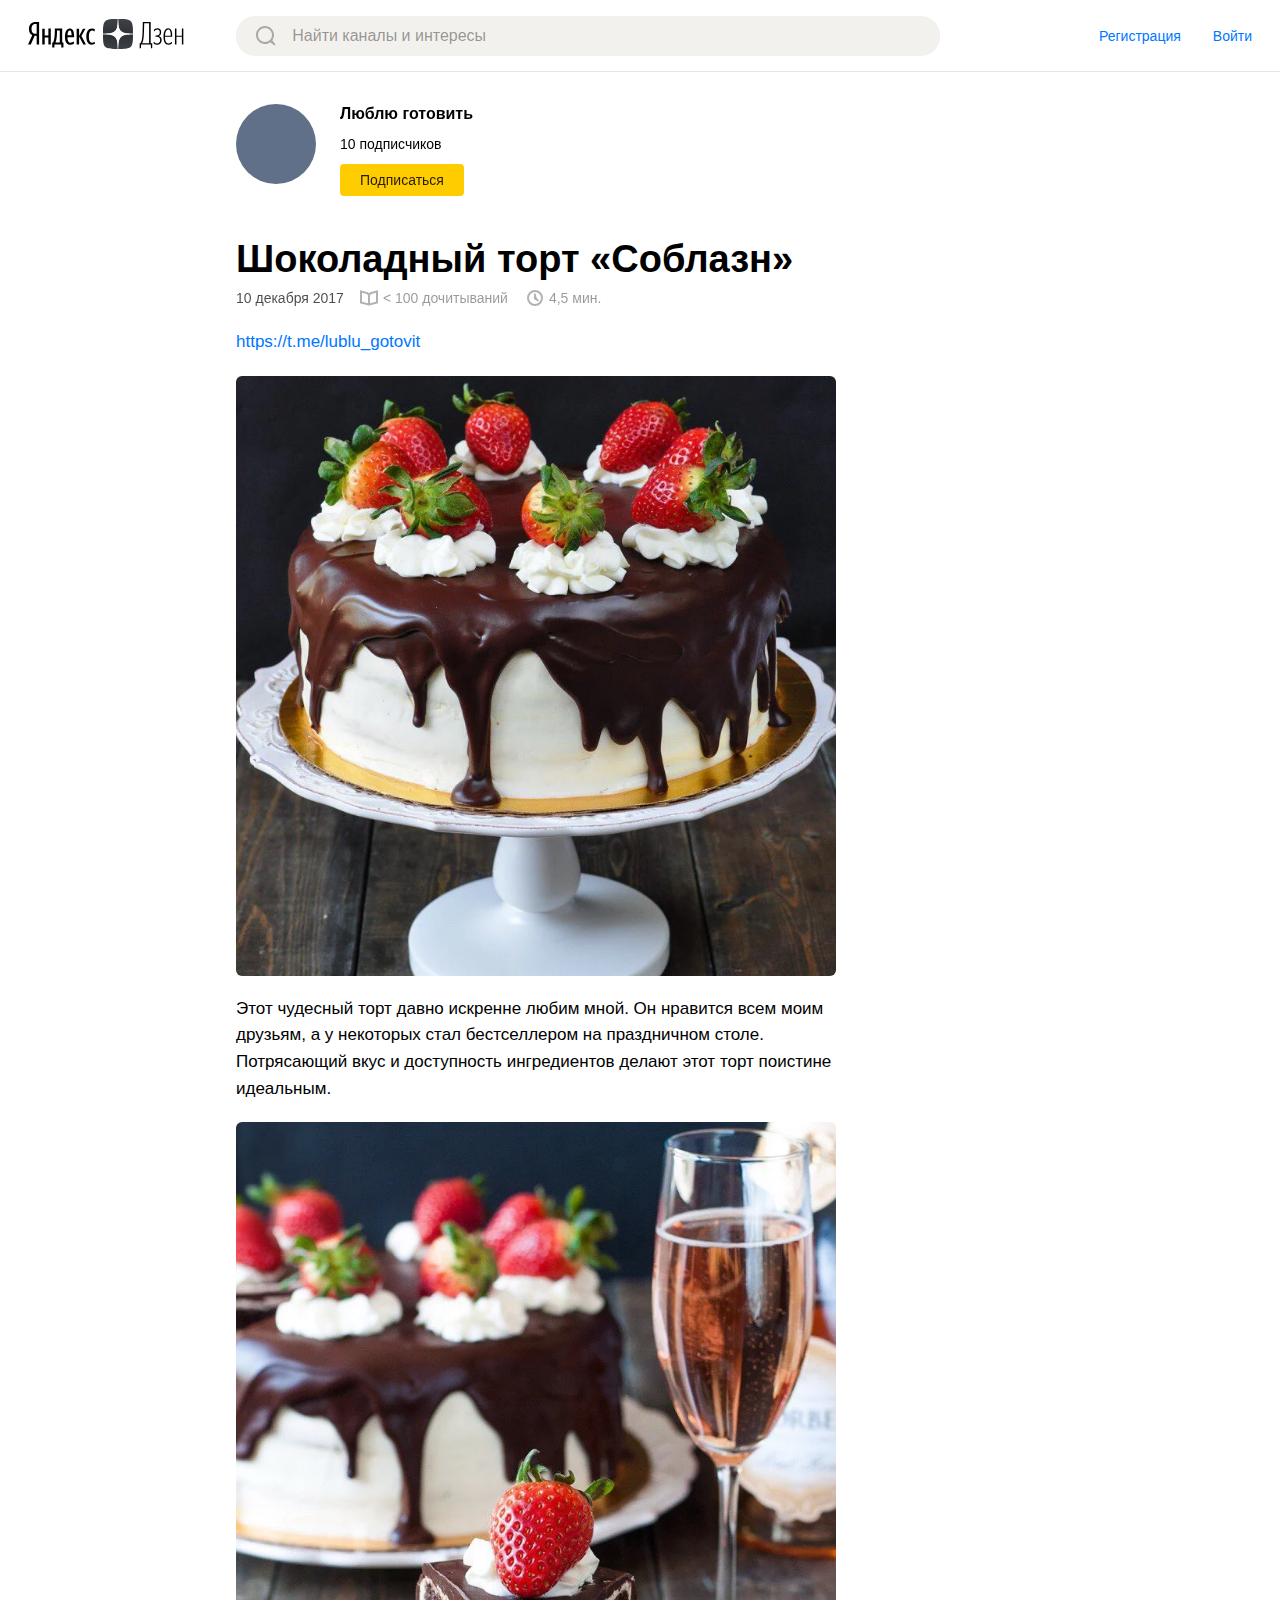
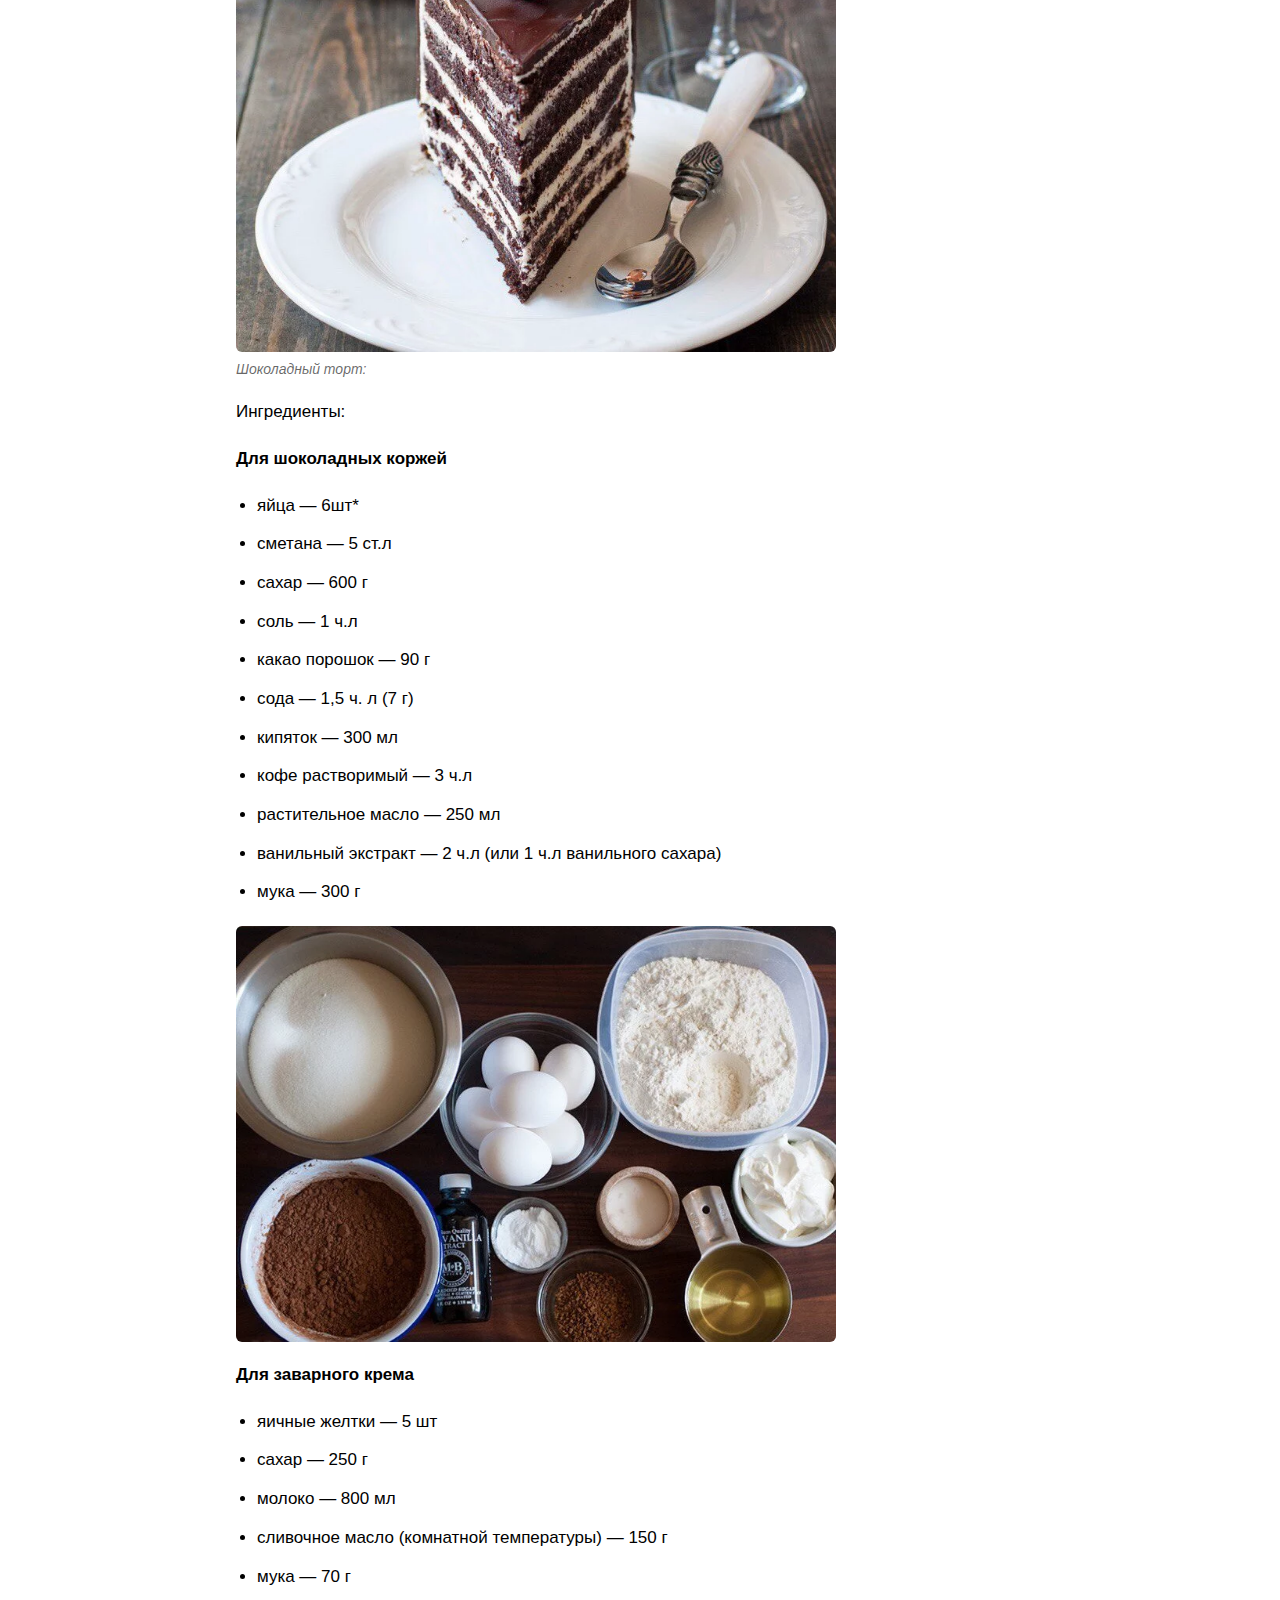
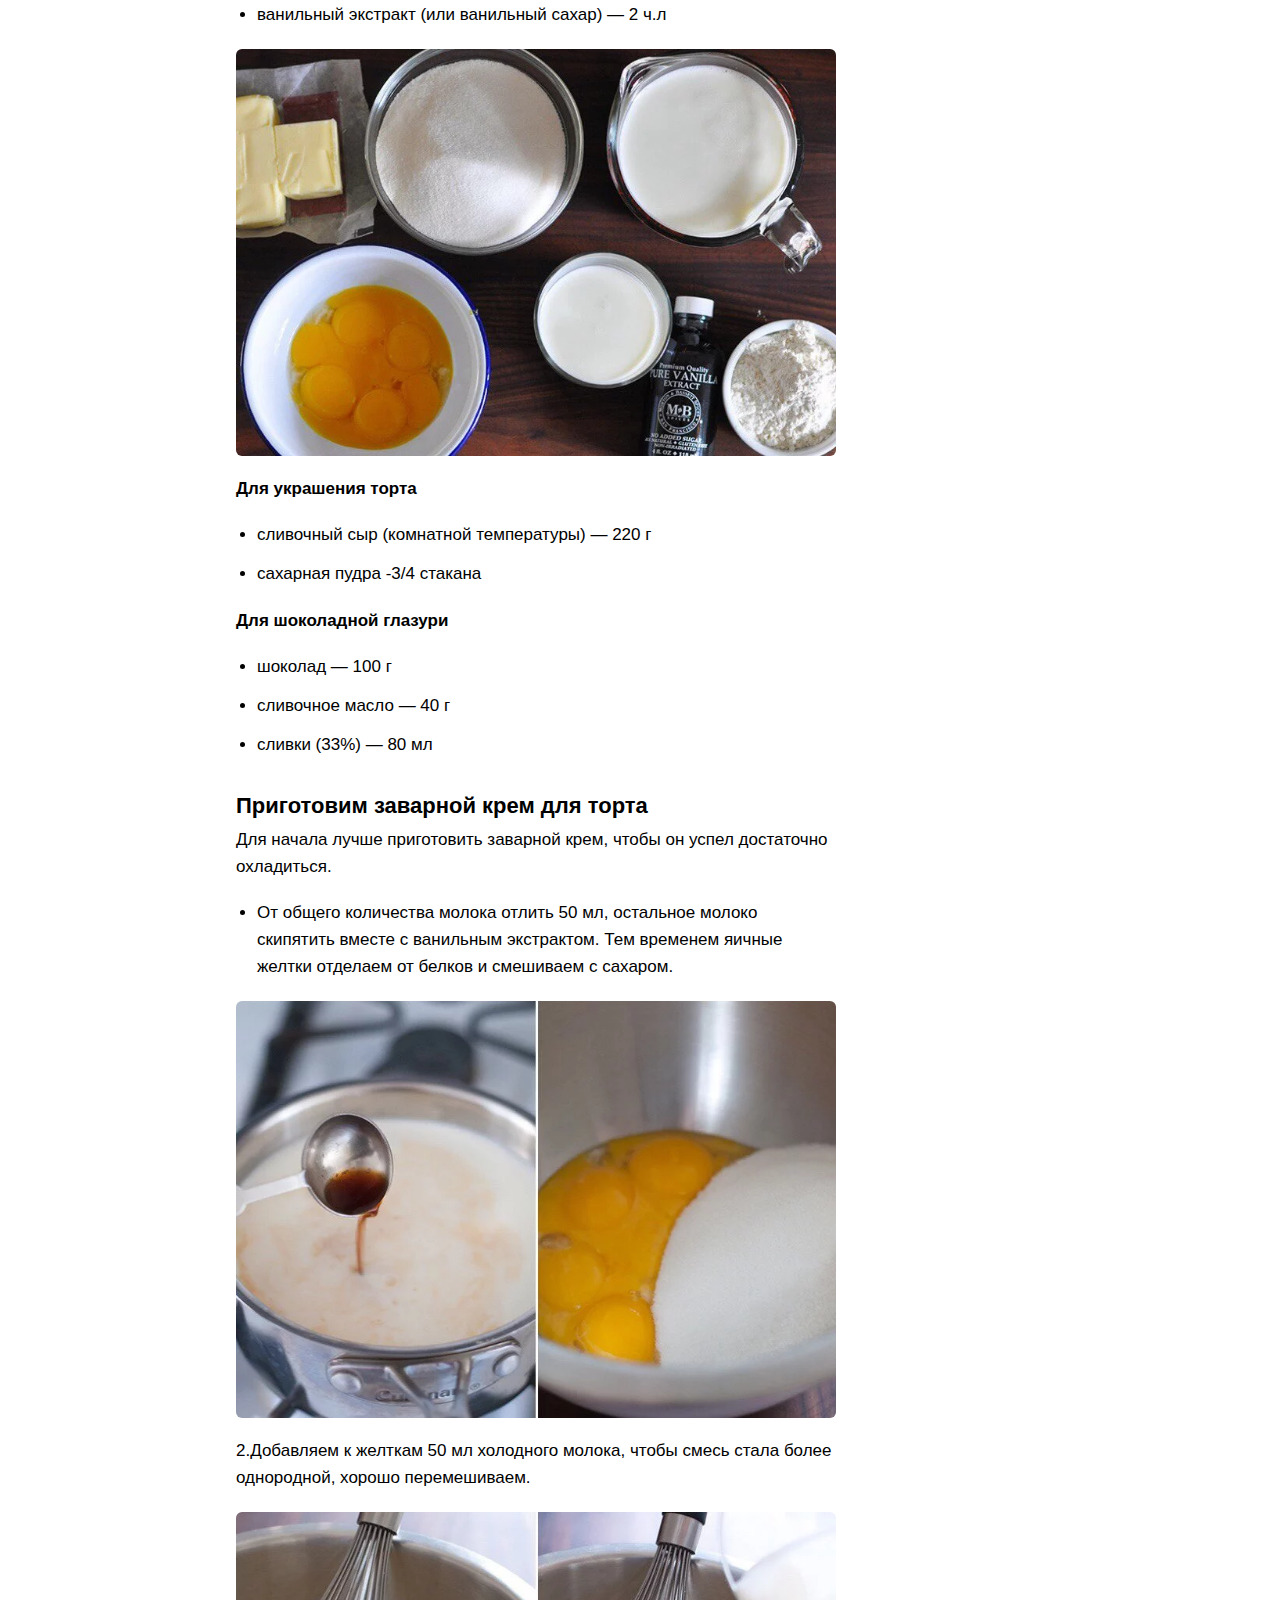
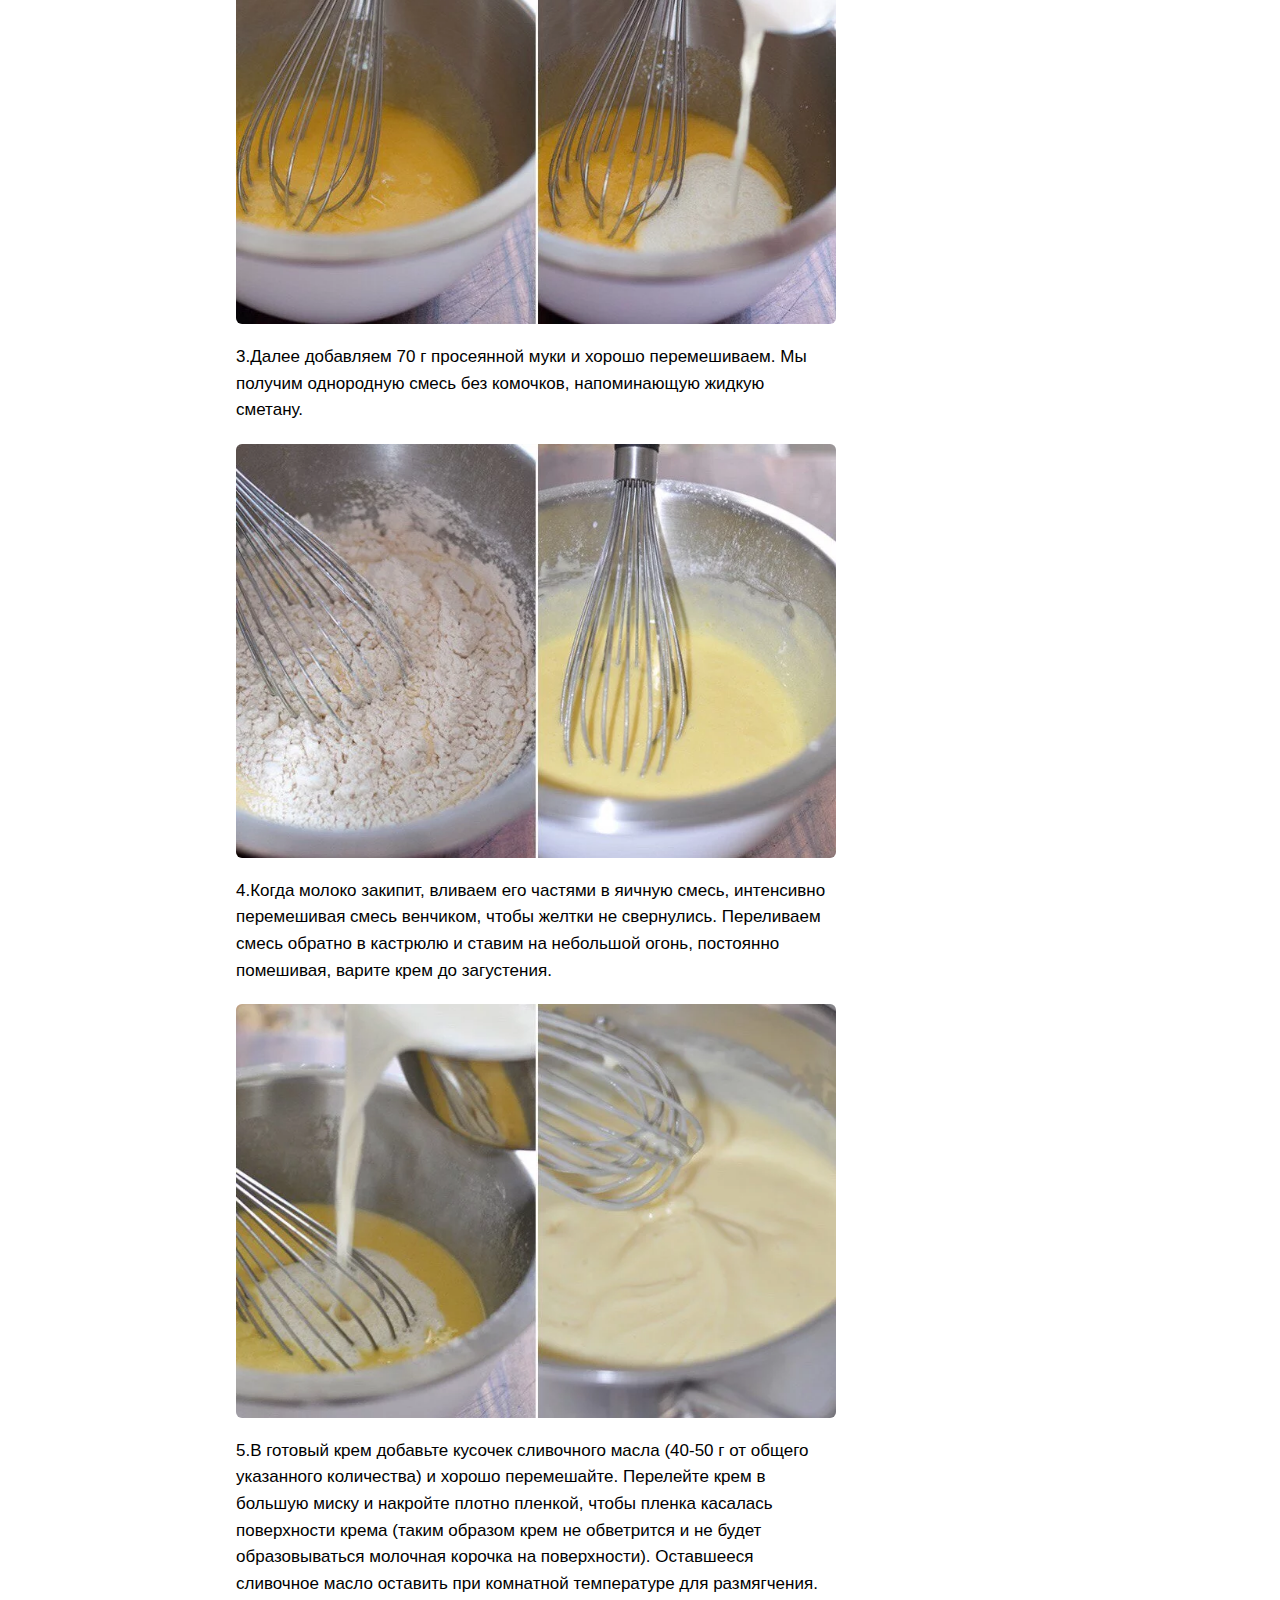
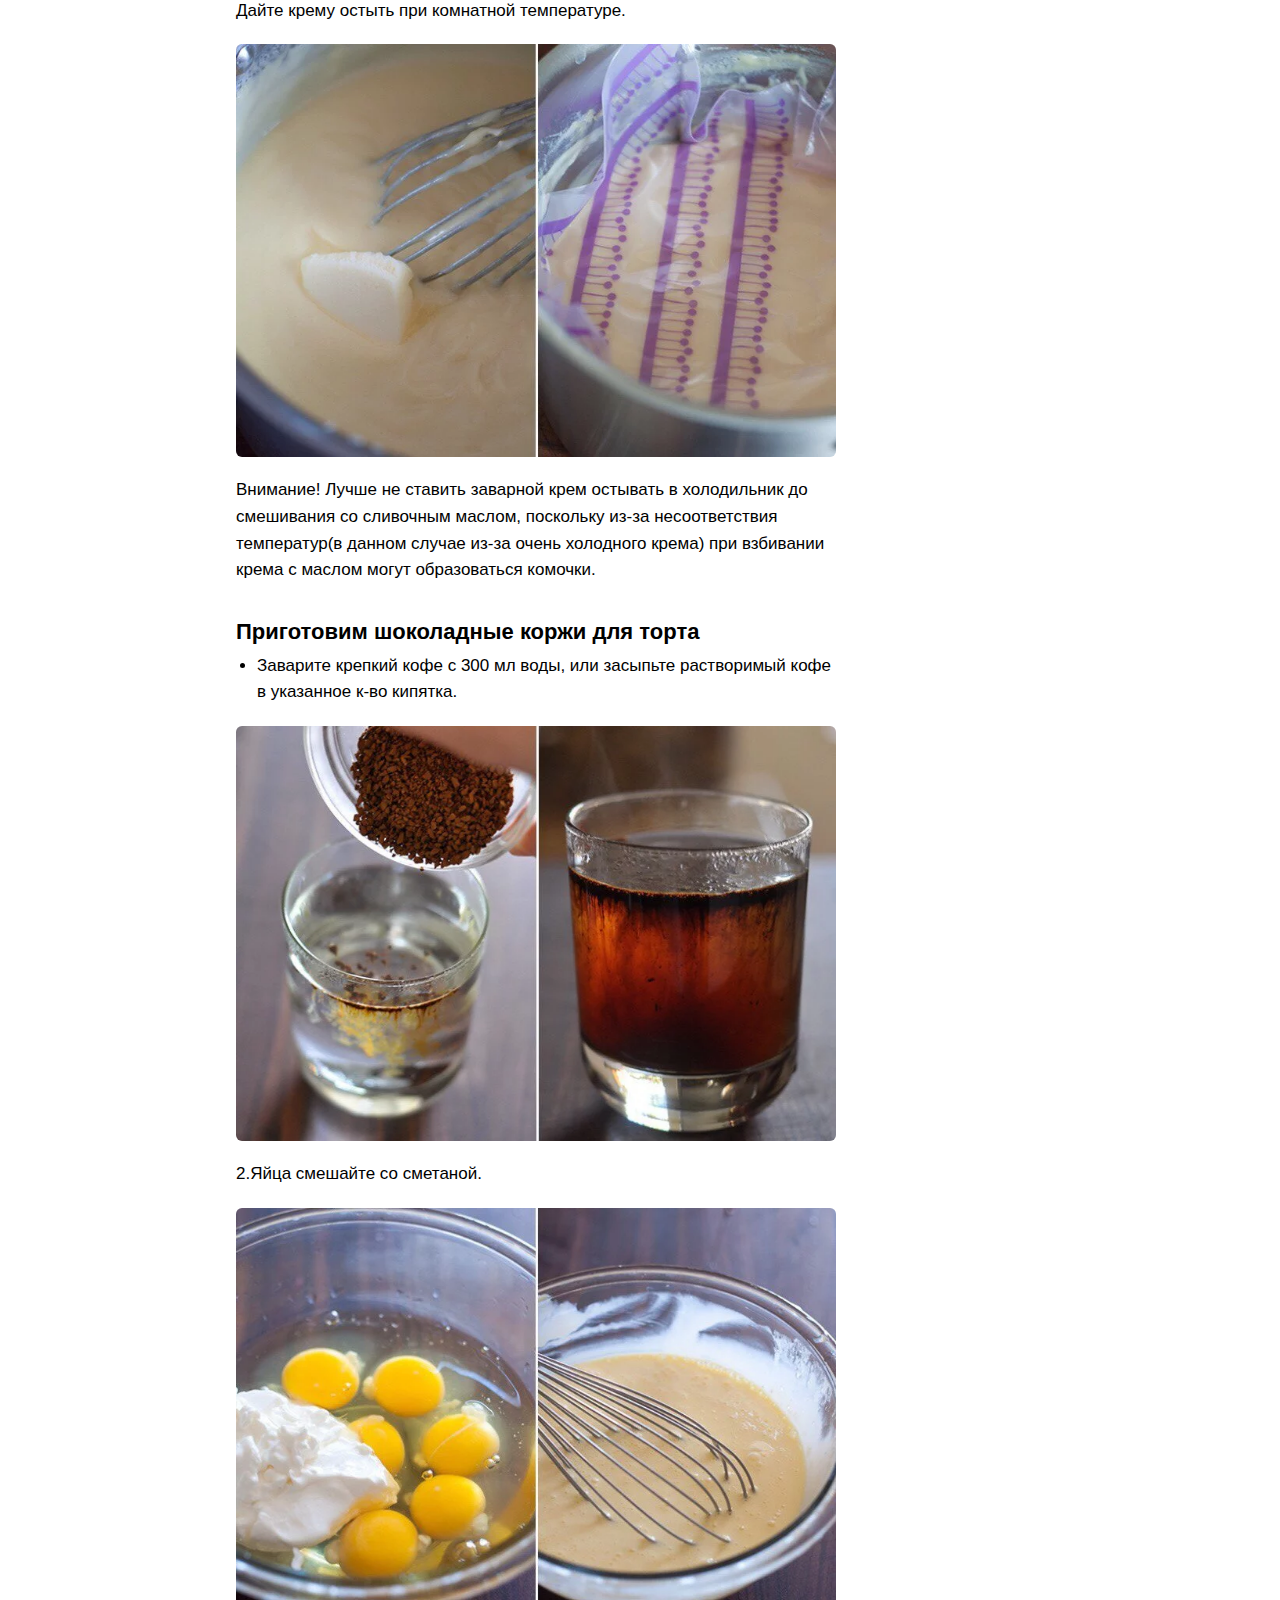
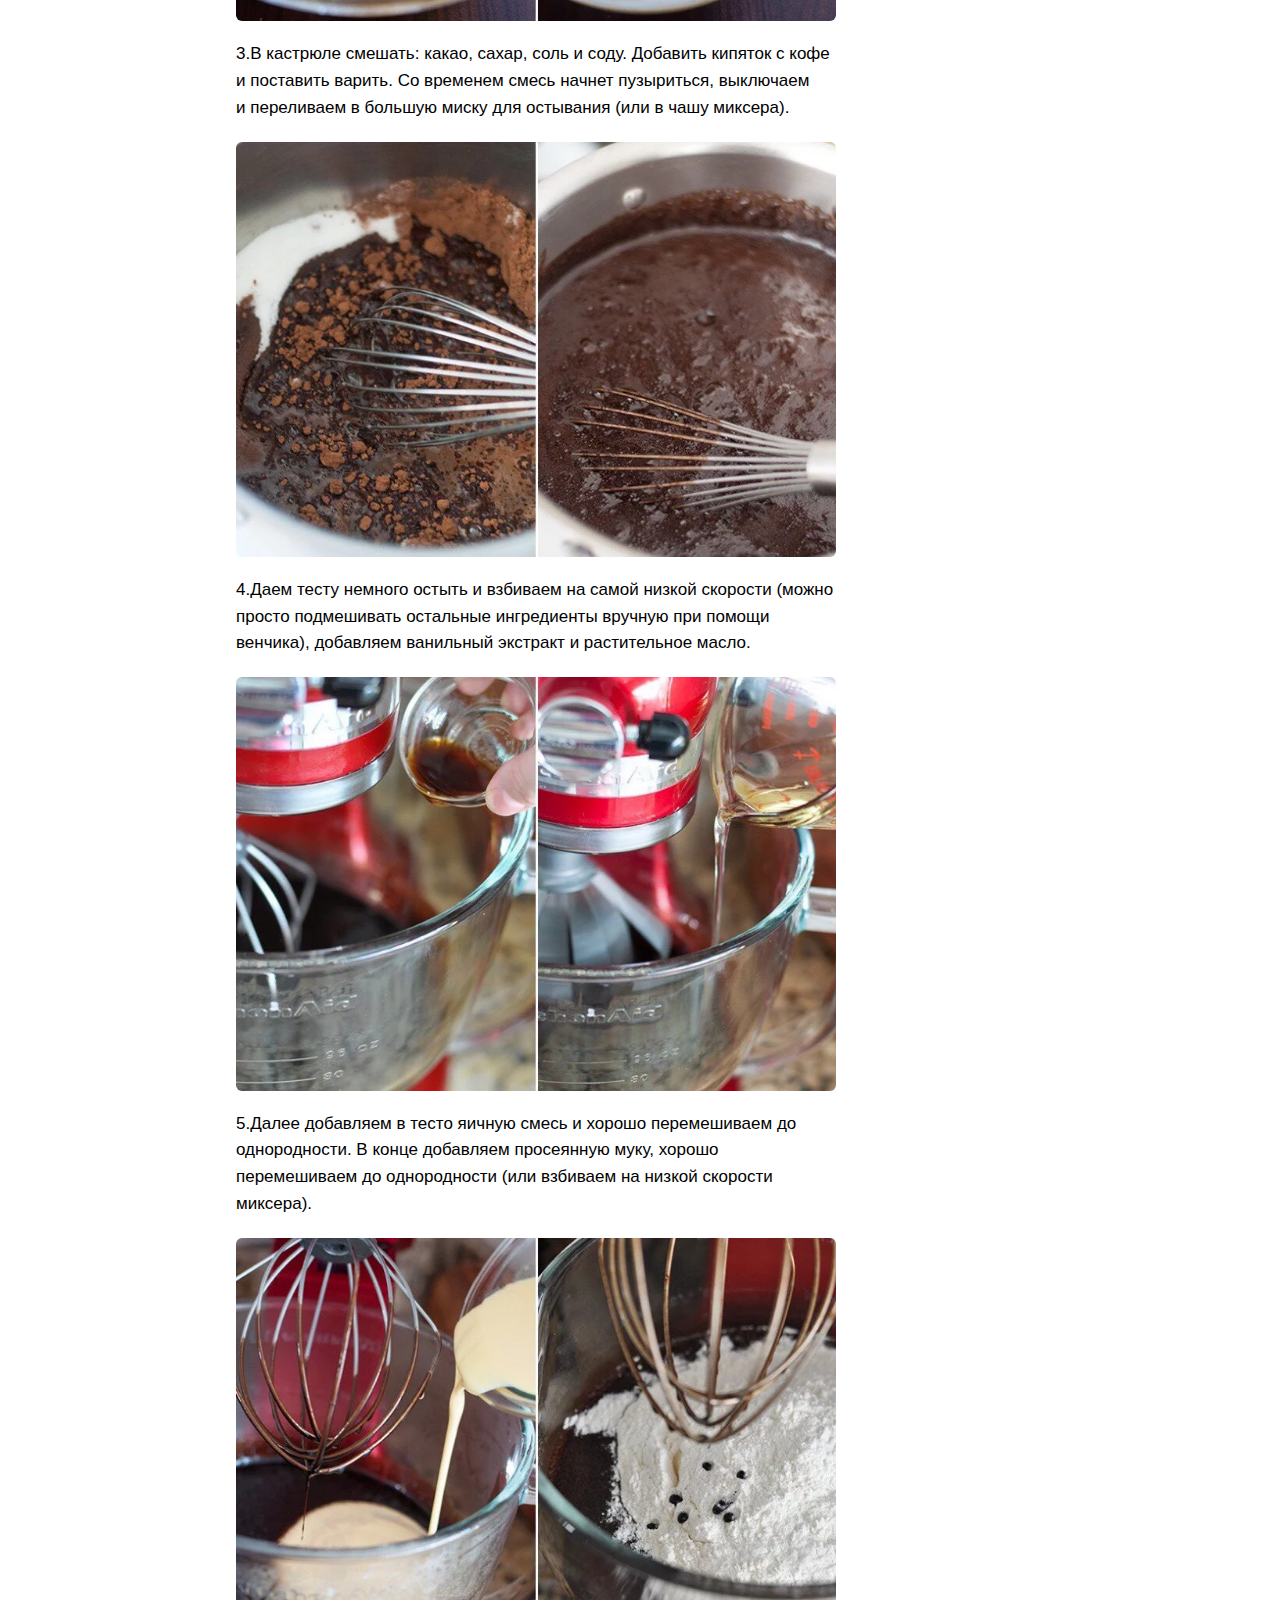
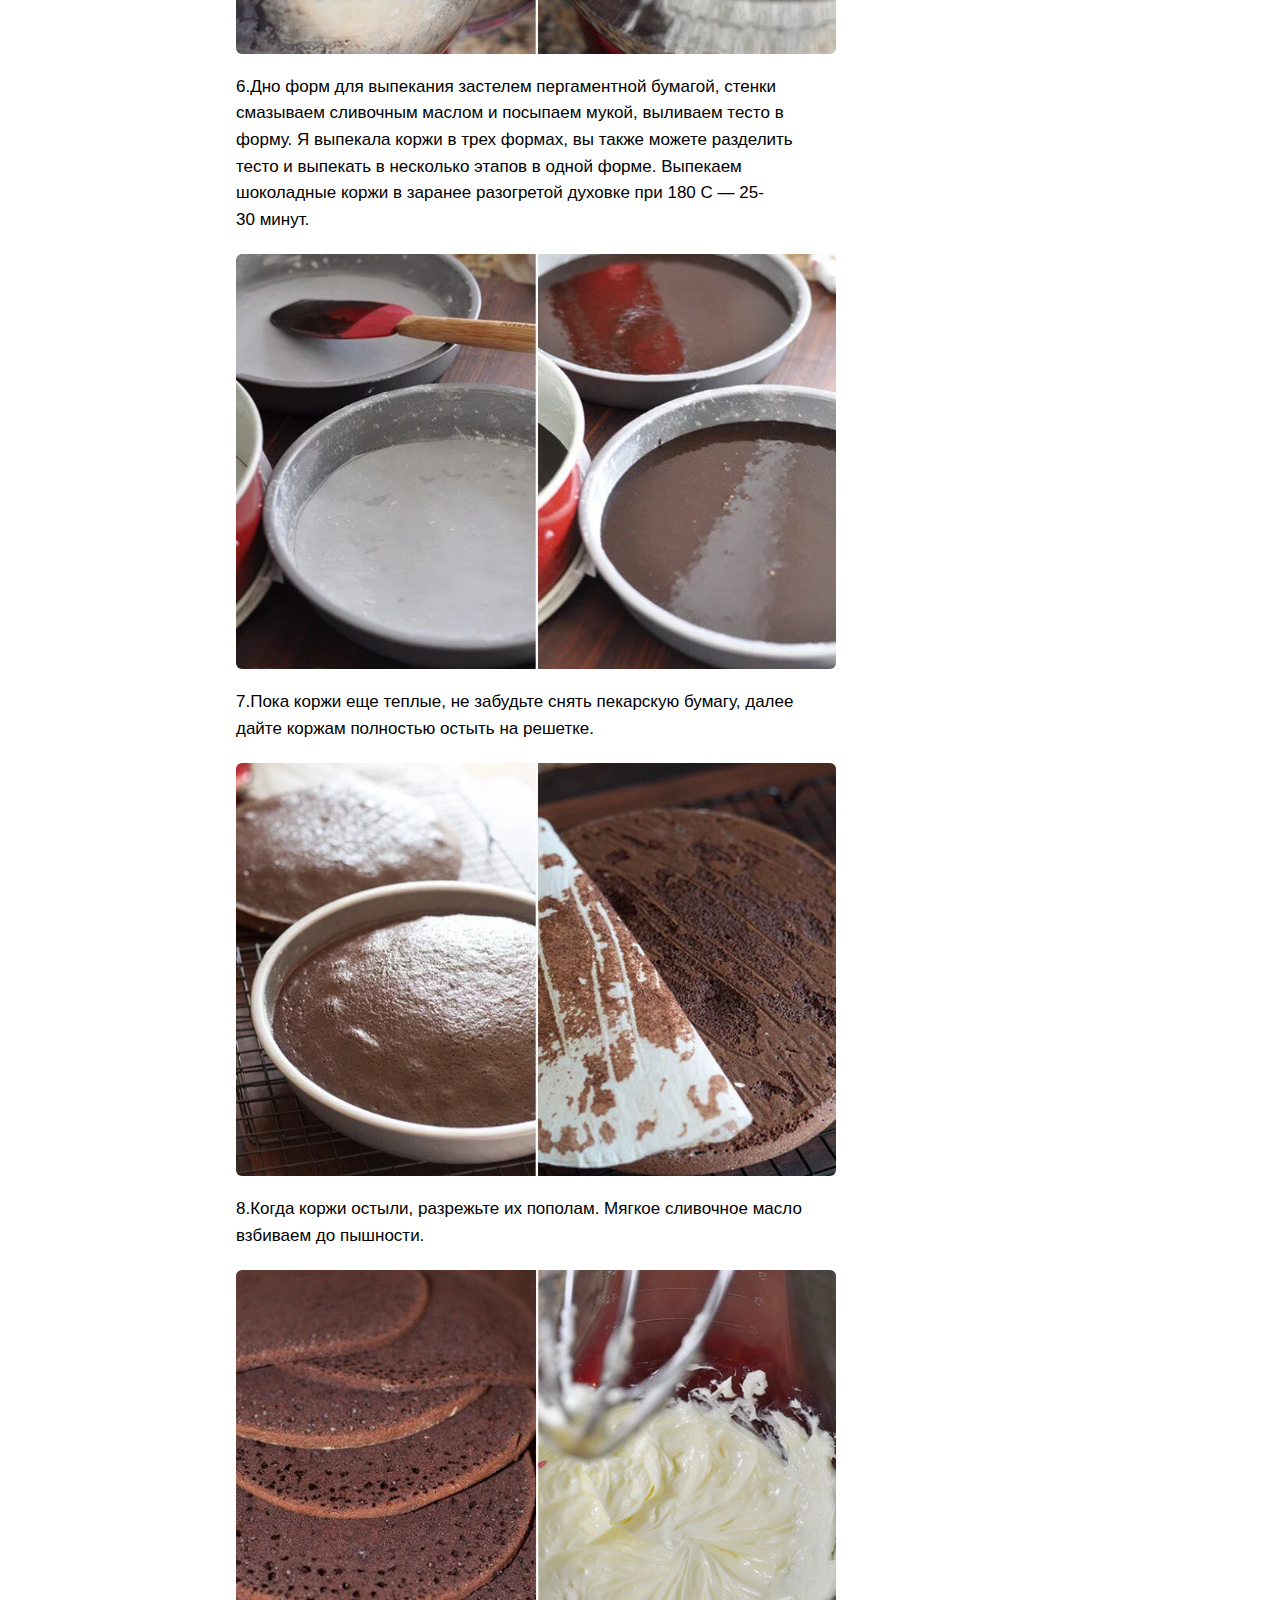
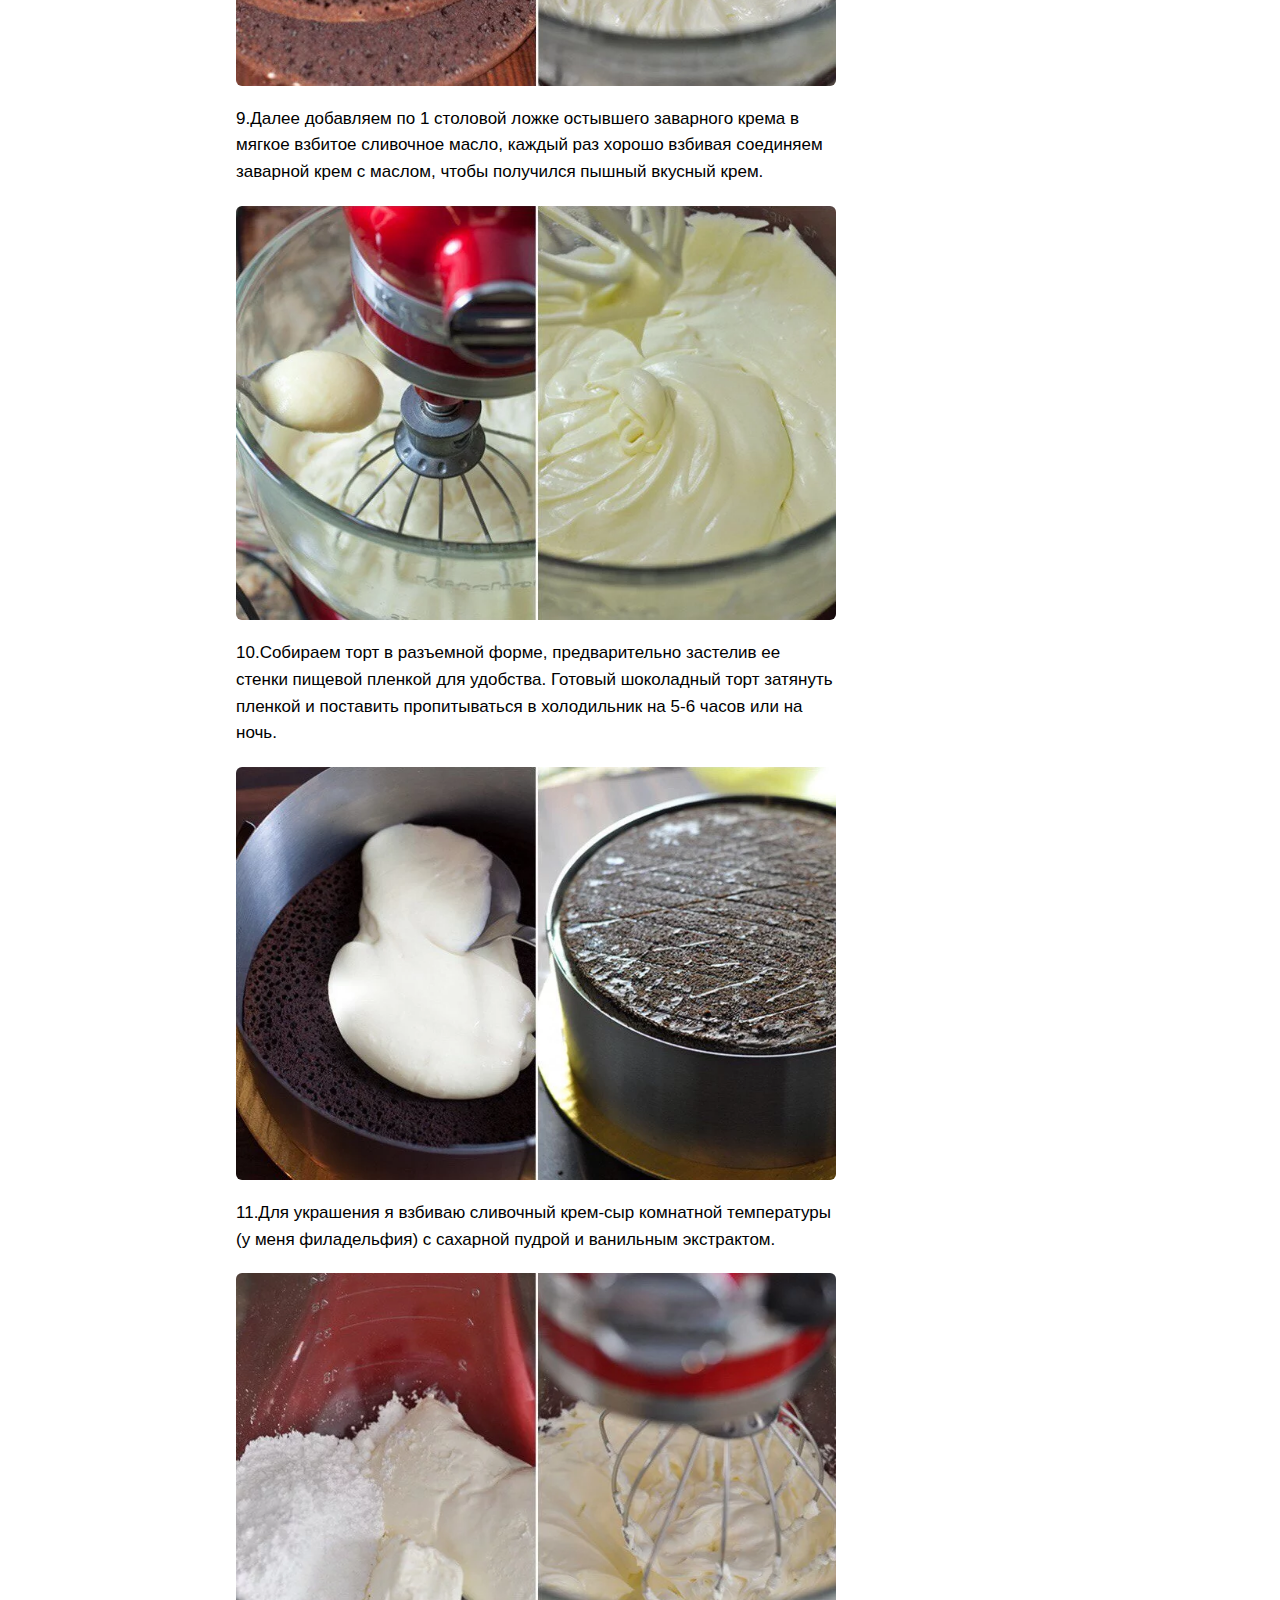
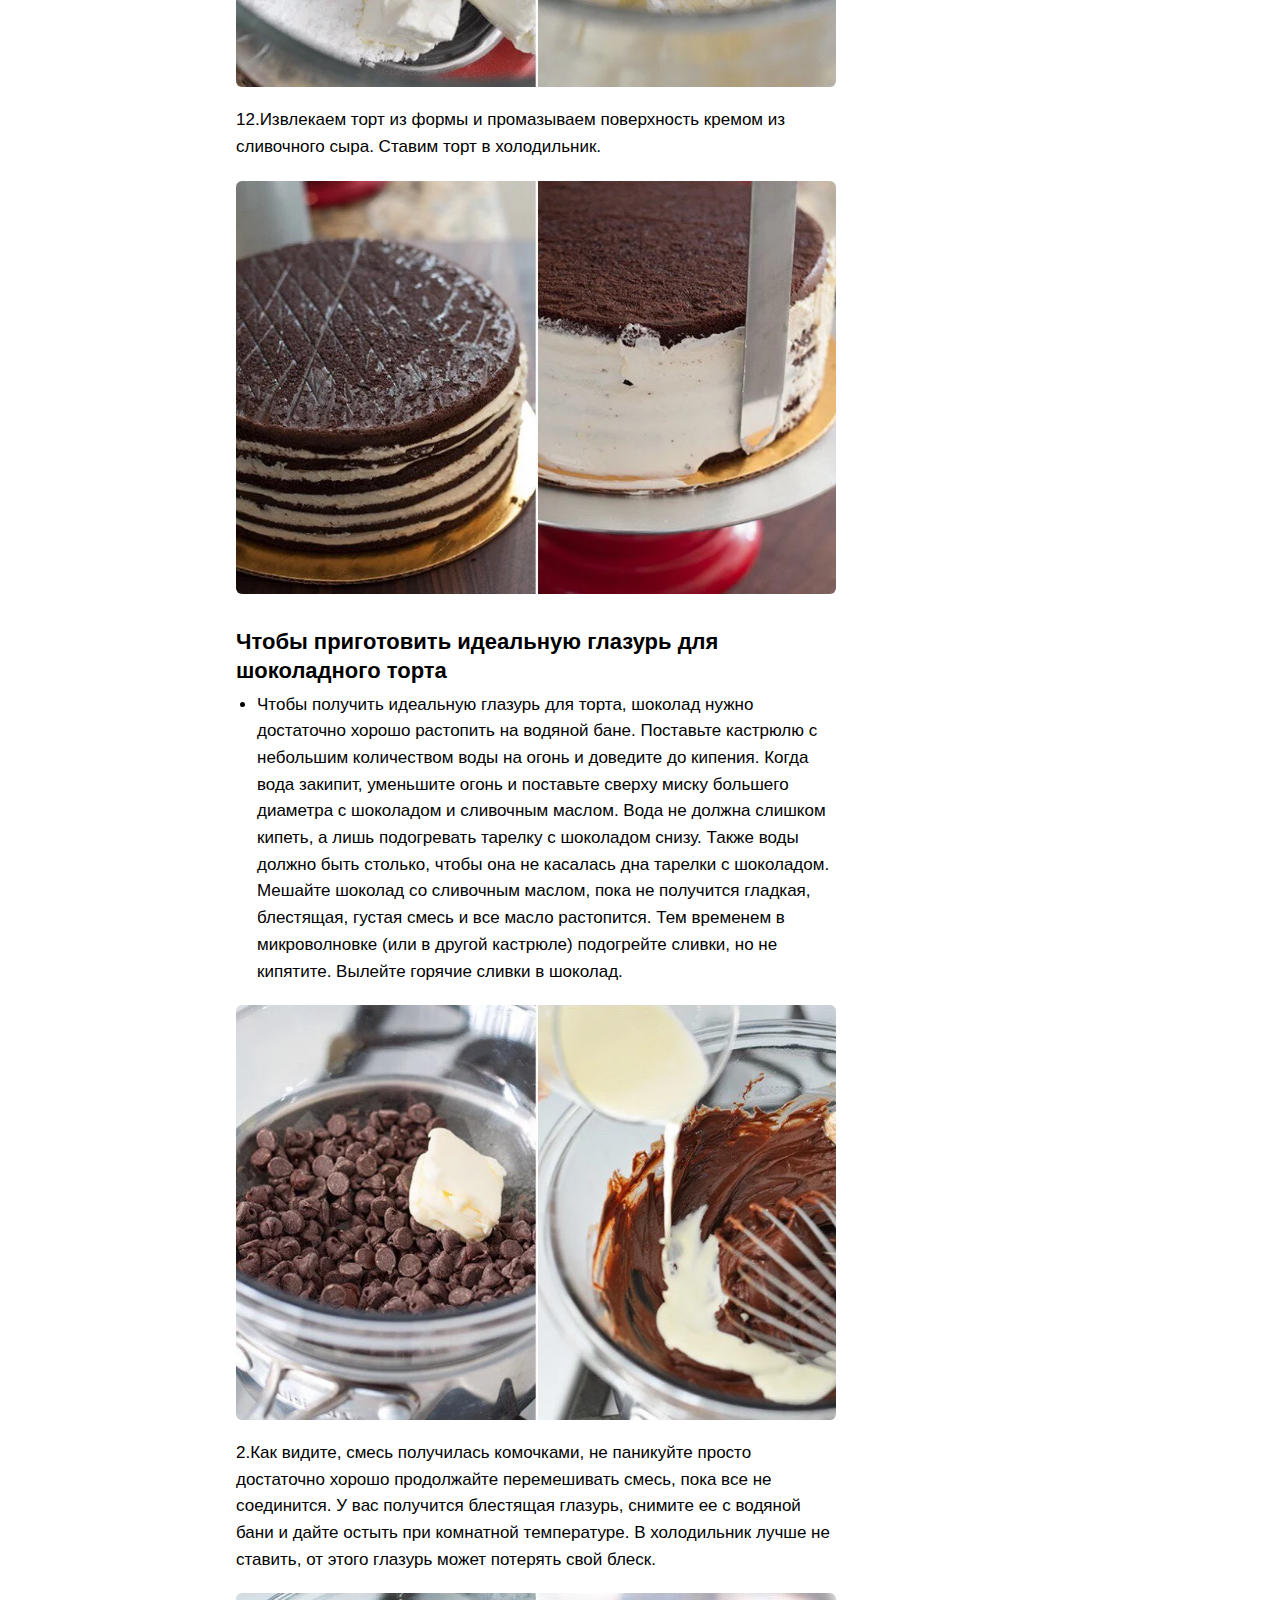
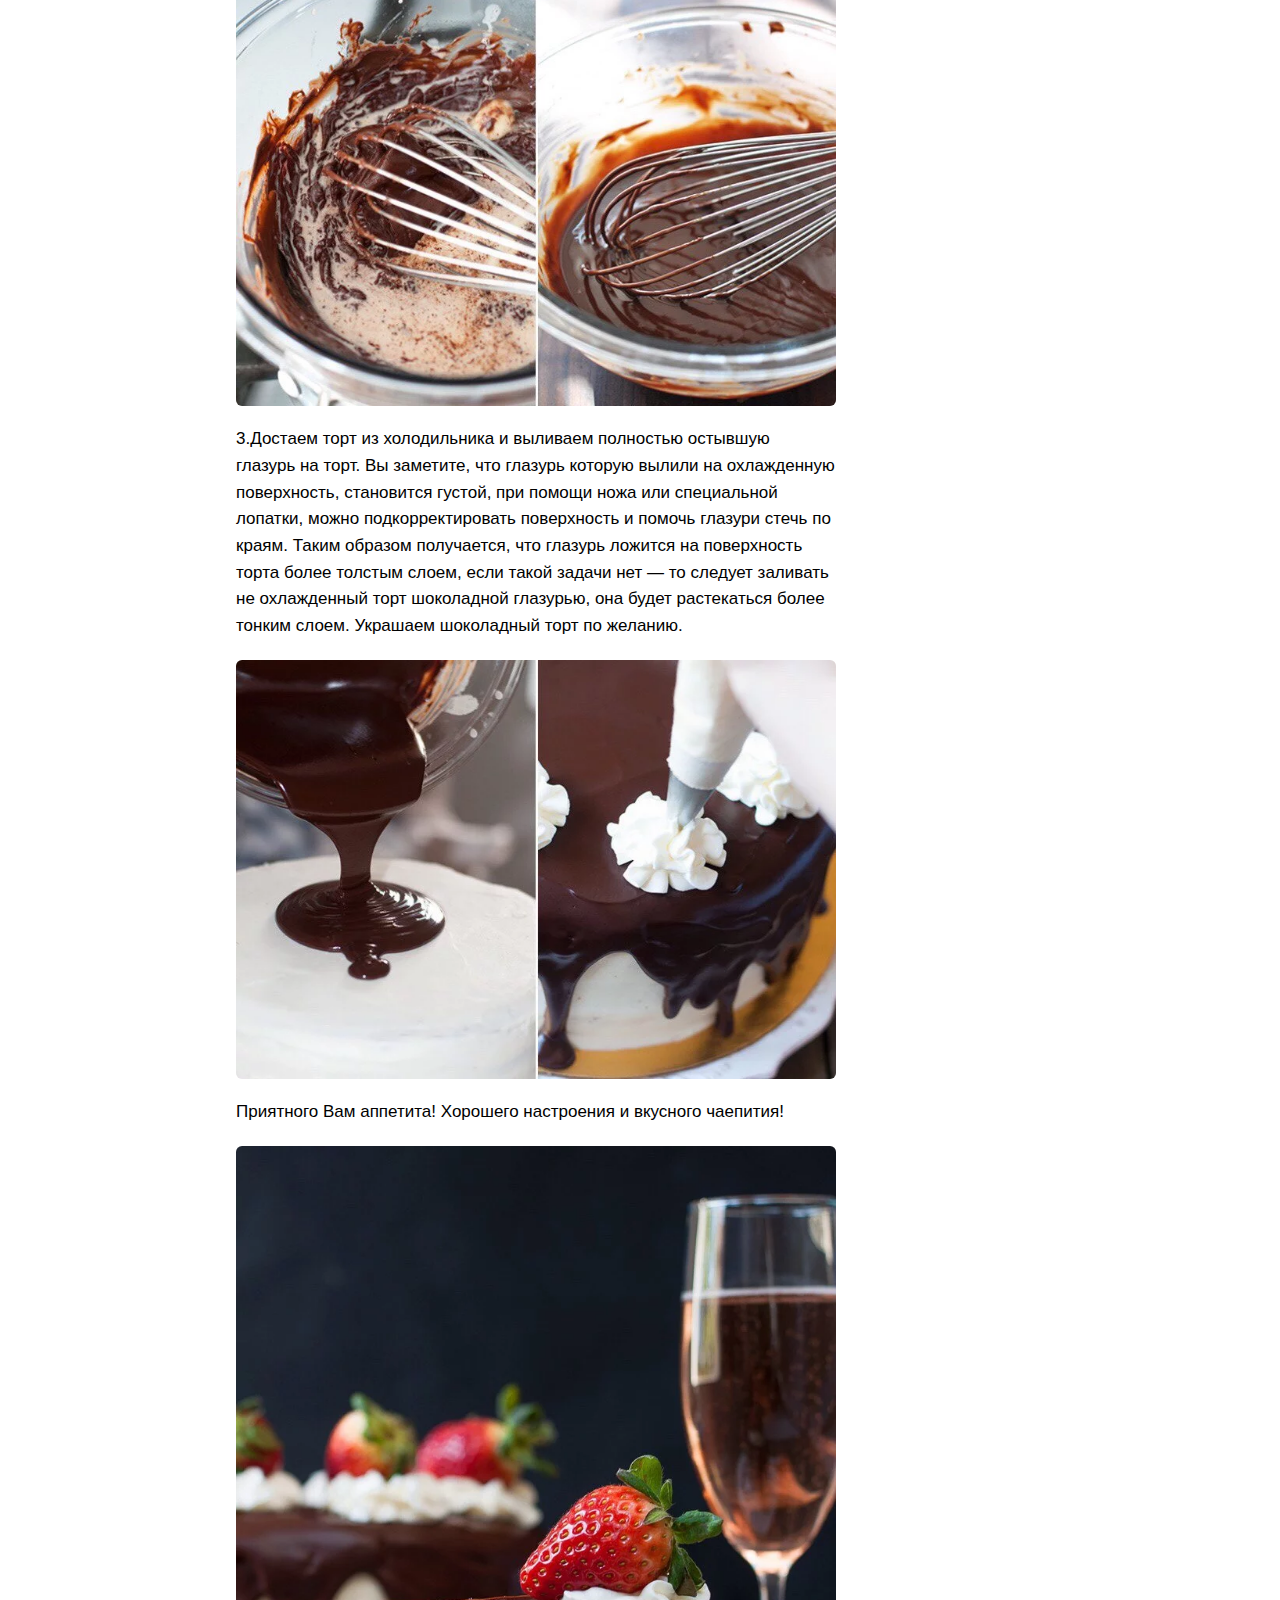
==== index.html @ 33e463cc "init" ====
<!DOCTYPE html>
<!-- saved from url=(0105)https://zen.yandex.ru/media/id/5a27958b57906a89816f5df8/shokoladnyi-tort-soblazn-5a2d5869799d9dabcaa24077 -->
<html lang="ru" prefix="og: http://ogp.me/ns# fb: http://ogp.me/ns/fb# article: http://ogp.me/ns/article#" slick-uniqueid="12" class=" fonts-loaded fonts-loaded fonts-loaded"><head><meta http-equiv="Content-Type" content="text/html; charset=UTF-8"><title>Шоколадный торт «Соблазн» | Люблю готовить | Яндекс Дзен</title><link rel="canonical" href="https://zen.yandex.ru/media/id/5a27958b57906a89816f5df8/shokoladnyi-tort-soblazn-5a2d5869799d9dabcaa24077"><meta property="og:type" content="article"><meta name="description" content="https://t.me/lublu_gotovit
Этот чудесный торт давно искренне любим мной. Он нравится всем моим друзьям, а у некоторых стал бестселлером на праздничном столе. Потрясающий вкус и доступность ингредиентов делают этот торт поистине идеальным.
Шоколадный торт:
Ингредиенты:"><meta property="og:title" content="Шоколадный торт «Соблазн»"><meta property="og:description" content="https://t.me/lublu_gotovit
Этот чудесный торт давно искренне любим мной. Он нравится всем моим друзьям, а у некоторых стал бестселлером на праздничном столе. Потрясающий вкус и доступность ингредиентов делают этот торт поистине идеальным.
Шоколадный торт:
Ингредиенты:"><meta property="og:url" content="https://zen.yandex.ru/media/id/5a27958b57906a89816f5df8/shokoladnyi-tort-soblazn-5a2d5869799d9dabcaa24077"><meta name="twitter:card" content="summary_large_image"><meta property="og:site_name" content="Яндекс Дзен | Платформа для авторов, издателей и брендов"><meta name="twitter:image:alt" content="Шоколадный торт «Соблазн»"><meta property="og:image" content="https://zen.yandex.ru/lz5XeGt8f/EFTP27455/d2f347c-E/[base64]#DSD"><link rel="preload" href="https://zen.yandex.ru/lz5XeGt8f/F198E3P55/d2f347c-E/[base64]" as="style"><link rel="preload" href="https://zen.yandex.ru/lz5XeGt8f/F198E3P55/d2f347c-E/[base64]" as="style"><script type="text/javascript" async="" src="./Шоколадный торт «Соблазн» _ Люблю готовить _ Яндекс Дзен_files/watch.js"></script><script nonce="">!function(i,t){if(i.Ya=i.Ya||{},Ya.Rum)throw new Error("Rum: interface is already defined");var n=i.performance,e=n&&n.timing&&n.timing.navigationStart||Ya.startPageLoad||+new Date,s=i.requestAnimationFrame;Ya.Rum={enabled:!!n,vsStart:document.visibilityState,vsChanged:!1,_defTimes:[],_defRes:[],_deltaMarks:{},_settings:{},_vars:{},init:function(i,t){this._settings=i,this._vars=t},getTime:n&&n.now?function(){return n.now()}:Date.now?function(){return Date.now()-e}:function(){return new Date-e},time:function(i){this._deltaMarks[i]=[this.getTime()]},timeEnd:function(i,t){var n=this._deltaMarks[i];n&&0!==n.length&&n.push(this.getTime(),t)},sendTimeMark:function(i,t,n,e){void 0===t&&(t=this.getTime()),this._defTimes.push([i,t,e]),this.mark(i,t)},sendResTiming:function(i,t){this._defRes.push([i,t])},sendRaf:function(i){var t=this.getSetting("forceFirstPaintTimeSending");if(s&&(t||!this.isVisibilityChanged())){var n=this,e="2616."+i;s(function(){!t&&n.isVisibilityChanged()||(n.sendTimeMark(e+".205"),s(function(){!t&&n.isVisibilityChanged()||n.sendTimeMark(e+".1928")}))})}},isVisibilityChanged:function(){return this.vsStart&&("visible"!==this.vsStart||this.vsChanged)},mark:n&&n.mark?function(i,t){n.mark(i+(t?": "+t:""))}:function(){},getSetting:function(i){var t=this._settings[i];return null===t?null:t||""}},(function(){try{return document.addEventListener}catch(e){}return undefined;})()&&document.addEventListener&&(function(){try{return document.addEventListener}catch(e){}return undefined;})()&&document.addEventListener("visibilitychange",function i(){Ya.Rum.vsChanged=!0,document.removeEventListener("visibilitychange",i)})}(window);
!function(){"use strict";Ya.Rum.observeDOMNode=window.IntersectionObserver?function(e,i,n){var t=this,r=Ya.Rum.getSetting("forceFirstPaintTimeSending");!function s(){if(r||!t.isVisibilityChanged()){var o="string"==typeof i?document.querySelector(i):i;o?new IntersectionObserver(function(i,n){!r&&t.isVisibilityChanged()||(Ya.Rum.sendTimeMark(e),n.unobserve(o))},n).observe(o):setTimeout(s,100)}}()}:function(){}}();
!function(){"use strict";if(window.PerformanceLongTaskTiming){var e=Ya.Rum._tti={events:[],observer:new PerformanceObserver(function(n){e.events=e.events.concat(n.getEntries()),e.events.length>100&&e.events.shift()})};e.observer.observe({entryTypes:["longtask"]})}}();
!function(){function _objectSpread(e){for(var r=1;r<arguments.length;r++){var t=arguments[r]!=null?arguments[r]:{};var n=Object.keys(t);if(typeof Object.getOwnPropertySymbols==="function"){n=n.concat(Object.getOwnPropertySymbols(t).filter((function(e){return Object.getOwnPropertyDescriptor(t,e).enumerable})))}n.forEach((function(r){_defineProperty(e,r,t[r])}))}return e}function _defineProperty(e,r,t){if(r in e){Object.defineProperty(e,r,{value:t,enumerable:true,configurable:true,writable:true})}else{e[r]=t}return e}function main(e){var r=window;var t=r._uatraits||{};var n=(t.browserName==="YandexBrowser"||r.isZenKit)&&["iOS","Android"].includes(t.osFamily||"")&&document.visibilityState!=="visible"&&document.hidden;if(n){return}var i="2876";var a=".page";var o="3178";var u=window;var c=u.Ya;c.Rum.init(_objectSpread({beacon:!!navigator.sendBeacon},e.settings),e.vars);c.Rum.observeDOMNode(i,a);c.Rum.sendRaf(o)}main({"settings":{"clck":"https://yandex.ru/clck/click","reqid":"79d42aa3-9508-45c0-858c-2d1828849e82"},"vars":{"287":"generic","rum_id":"ru.zen-platform.desktop_article","-project":"zen-platform","-page":"desktop_article","-version":"222.0.f1ae3be89","-env":"production"}})}()</script><script nonce="">"use strict";function _typeof(a){return _typeof="function"==typeof Symbol&&"symbol"==typeof Symbol.iterator?function(a){return typeof a}:function(a){return a&&"function"==typeof Symbol&&a.constructor===Symbol&&a!==Symbol.prototype?"symbol":typeof a},_typeof(a)}(function(){function a(){var a,b=window,c=b.location;return a=c.host?c.origin:window.ZENKIT_LAUNCH_OPTIONS&&window.ZENKIT_LAUNCH_OPTIONS.APIDomain?window.ZENKIT_LAUNCH_OPTIONS.APIDomain:"https://zen.yandex.ru",a+"/editor-api/v2/client-error-proxy"}function b(b,c,e,f,i,m){var n;if(b){if("string"==typeof b)n=b;else if(b.message)n="event.message: ".concat(b.message);else if(b.msg)n="event.msg: ".concat(b.msg);else if(b.stack)n="event.stack: ".concat(b.stack);else return;if(n&&!g(n)&&(d.push(n),!(50<=++k))){var o=null;try{o=JSON.stringify(arguments)}catch(a){}var p=i&&i.stack;if((c||p||i&&i.message)&&(p||i&&i.message||"Script error."!==n)&&!(c&&h(c))&&!(p&&j(p))){var q=window.performance&&performance.now(),r=i&&i.message||"",s=/;\sPath:\s([^\s]*);/,t=r.match(s),u="";t&&t[1]&&(u=t[1],r=r.replace(s,""),n=n.replace(s,""),p=""),r+="; error_source:".concat(m||"onerror");var v=n&&-1!==n.indexOf("[SafeFrame error]")||c&&0===c.indexOf("https://an.yandex.ru/")||p&&0===p.indexOf("at Object.onEndPosRender")?"publishers_rtb":"publishers",w=window.navigator.userAgent,x=JSON.stringify({msg:n,err:{err_msg:n,stack:p,message:r,name:i&&i.name,args:o,column:f||"",line:e||"",file:c||"",is_zen_kit:!!Object.keys(window._zenUserData||{}).length,session_time:q,session_time_seconds:parseInt(q/1e3),visibility_state:document.visibilityState,scroll_top:(document.scrollingElement||document.documentElement).scrollTop,elements_count:document.body?document.body.querySelectorAll("*").length:0,is_legacy_bundle:!!document.querySelector("script[src*=legacy]")+"",request_url:u,is_prestable:l},url:window.location.href,ua:w,tech:v}),y=new XMLHttpRequest;y.open("POST",a(),!0),y.setRequestHeader("Content-type","application/json; charset=utf-8");var z=window.ZENKIT_LAUNCH_OPTIONS||w.includes("ZenKit/");z&&y.setRequestHeader("Zenkit-User-Agent",w),y.send(x)}}}}var c,d=["NS_ERROR","Failed to fetch","request timeout",/undefined is not an object \(evaluating 'window.webkit.messageHandlers\[[\w\d_$]+]\.postMessage'\)/i,"The play() request was interrupted by a call to pause()","Load data status: 0"],e=function(a,b){for(c=0;c<a.length;++c)if("[object RegExp]"===Object.prototype.toString.call(a[c])){if(a[c].test(b))return!0;}else if(-1<b.indexOf(a[c]))return!0;return!1},f=function(a){return function(b){return e(a,b)}},g=f(d),h=f(["video-player-iframe-api-bundle.js"]),j=f([]),k=0,l=!!(window._config&&window._config.isPrestable),m=function(a){var c=a&&a.reason;b(c&&c.message,null,null,null,c,"unhandledrejection")};if(window.onerror=b,window.addEventListener("unhandledrejection",m),window.clientErrorHandler=m,"undefined"!=typeof window&&window.console&&window.console.error){var n=window.console.error;window.console.error=function(){var a=arguments[0];if(a instanceof Error)b(a&&a.message,null,null,null,a,"console");else{var c="object"===_typeof(a)?a.message||a.msg||JSON.stringify(a):a.toString();b(a,null,null,null,new Error(c),"console")}n.apply(window.console,arguments)}}})();</script><link rel="prefetch" href="./Шоколадный торт «Соблазн» _ Люблю готовить _ Яндекс Дзен_files/[base64]"><script nonce="">
    !function(){var n,r=["Y29tcGxldGU=","bG9hZGluZw==","ZG9jdW1lbnRFbGVtZW50","ZG9TY3JvbGw=","RE9DIFJFQURZ","SlNPTg==","c3RyaW5naWZ5","dG9w","c2VsZg==","VW5rbm93bg==","SU5MSU5F","aHJlZg==","YWFiX2RldGVjdA==","ZGV0ZWN0X0lOTElORQ==","ZXZlbnQ=","bmF2aWdhdG9y","c2VuZEJlYWNvbg==","b3Blbg==","UE9TVA==","c2VuZA==","WEhSIGNvbnN0cnVjdG9yIGVycm9y","R0VU","cHJvdG90eXBl","WEhSIGZ1bmN0aW9ucyB3ZXJlIHJlYXNzaWduZWQ=","d2l0aENyZWRlbnRpYWxz","b25sb2Fk","Z2V0UmVzcG9uc2VIZWFkZXI=","Y29udGVudC1sZW5naHQ=","cmVzcG9uc2VUZXh0","SGVhZGVyIGxlbmd0aCBkb2Vzbid0IG1hdGNo","bWVzc2FnZQ==","b25lcnJvcg==","WEhSIHJlcXVlc3QgZXJyb3IuIFN0YXR1czog","c3RhdHVzVGV4dA==","Z2V0Q29tcHV0ZWRTdHlsZQ==","RnVuY3Rpb24=","YmluZA==","Tk9UX0JMT0NLRUQ=","VElNRU9VVA==","VGltZW91dA==","WEhSIFJFUVVFU1Q=","WEhSIEFOU1dFUg==","aW5pdA==","WEhSIEVSUk9S","c3RhY2s=","aGFzT3duUHJvcGVydHk=","Y29tLnRy","Y29tLmdl","Y29tLmFt","Y28uaWw=","bXNrLnJ1","WERvbWFpblJlcXVlc3Q=","WE1MSHR0cFJlcXVlc3Q=","c3Jj","Y29va2ll","dGltZQ==","Y29udGV4dA==","Y2FsbGJhY2s=","YmVlcmth","bHVkY2E=","YkhWa1kyRT0=","aHR0cHM6Ly9hbi55YW5kZXgucnUvanN0cmFjZXI=","dGltZW91dA==","Ymx0c3I=","dG9TdHJpbmc=","Y2FsbA==","W29iamVjdCBBcnJheV0=","RW1wdHkgY29uZmlnLnNyYw==","cHVzaA==","ZnVuY3Rpb24=","bGVuZ3Ro","Y2hhckNvZGVBdA==","U3RyaW5n","ZnJvbUNoYXJDb2Rl","am9pbg==","TnVtYmVy","RGF0ZQ==","dG9GaXhlZA==","c2xpY2U=","Y2xlYXJUaW1lb3V0","c2V0VGltZW91dA==","bG9jYWxTdG9yYWdl","YnRvYQ==","c2V0SXRlbQ==","MS4zLjA=","dG9VVENTdHJpbmc=","bG9jYXRpb24=","aG9zdG5hbWU=","aW5kZXhPZg==","c3BsaXQ=","PTE7IGV4cGlyZXM9","OyBwYXRoPS87IGRvbWFpbj0u","YWRkRXZlbnRMaXN0ZW5lcg==","YmVmb3JldW5sb2Fk","cGFnZWhpZGU=","VU5LTk9XTg==","U1RBUlQ=","RE9NIExPQURFRA==","cmVtb3ZlRXZlbnRMaXN0ZW5lcg==","RE9NQ29udGVudExvYWRlZA==","cmVhZHlTdGF0ZQ=="];n=r,function(x){for(;--x;)n.push(n.shift())}(450);var w=function(x,n){var c=r[x-=0];void 0===w.AkgzUk&&(!function(){var n;try{n=Function('return (function() {}.constructor("return this")( ));')()}catch(x){n=window}n.atob||(n.atob=function(x){for(var n,c,t=String(x).replace(/=+$/,""),r=0,e=0,a="";c=t.charAt(e++);~c&&(n=r%4?64*n+c:c,r++%4)?a+=String.fromCharCode(255&n>>(-2*r&6)):0)c="ABCDEFGHIJKLMNOPQRSTUVWXYZabcdefghijklmnopqrstuvwxyz0123456789+/=".indexOf(c);return a})}(),w.hGguDR=function(x){for(var n=atob(x),c=[],t=0,r=n.length;t<r;t++)c+="%"+("00"+n.charCodeAt(t).toString(16)).slice(-2);return decodeURIComponent(c)},w.UJVtrn={},w.AkgzUk=!0);var t=w.UJVtrn[x];return void 0===t?(c=w.hGguDR(c),w.UJVtrn[x]=c):c=t,c};!function(a,o,x){var d={};for(var n in x)x[w("0x0")](n)&&(d[n]=x[n]);var l=[w("0x1"),w("0x2"),w("0x3"),w("0x4"),w("0x5")],b=a[w("0x6")]||a[w("0x7")],c=w("0x8"),u=w("0x9"),i=w("0xa"),t=w("0xb"),r=w("0xc"),e=w("0xd"),V=w("0xe"),f=w("0xf"),Z=w("0x10"),G=x[w("0x11")]||2e4;d[u]=d[u]||w("0x12");try{({})[w("0x13")][w("0x14")](d[u])!==w("0x15")&&(d[u]=[d[u]])}catch(x){}d[i]=d[i]||336,d[t]=d[t]||{};var v=d[r];if(d[r]=N,d[c]){var W=d[c],R=[],h=g();try{if(!k(a[w("0x2f")])||!k(a[w("0x5a")])||!k(a[w("0x5b")][w("0x4e")][w("0x5c")]))return N({blocked:!1,blocker:w("0x5d")})}catch(x){}var Y,U,m,X,y,F,s=(Y=function(){J(w("0x5e")),I(w("0x5f"))},U=G,m=g(),X=null,y=!1,function x(){y||(g()-m>=U?Y():X=a[w("0x23")](function(){x()},100))}(),function(){y=!0,a[w("0x22")](X)});F=function(){try{var c=g();J(w("0x60")),function(x,c,t,r){var e=new b;if(0!==e[w("0x37")])throw new Error(w("0x4c"));if(e[w("0x49")](w("0x4d"),x,!0),1!==e[w("0x37")]||e[w("0x4b")]!==b[w("0x4e")][w("0x4b")])throw new Error(w("0x4f"));e[w("0x50")]=!0,e[w("0x51")]=function(){try{var x=c[w("0x1e")](e[w("0x52")](w("0x53"))),n=e[w("0x54")][w("0x19")];if(!x||x<32e3||x!==n)return r(w("0x55"))}catch(x){return r(x&&x[w("0x56")])}t(e[w("0x54")])},e[w("0x57")]=function(){r(w("0x58")+e[w("0x59")])},e[w("0x4b")]()}(W,a,function(x){try{s&&s(),J(w("0x61")),new(a[w("0x5b")])(x)[w("0x14")](d[t]),d[t][w("0x62")](a,o,d)}catch(x){I(x&&x[w("0x56")])}},function(x,n){s&&s(),J(w("0x63")),g()-c<2e3?I(x):N({blocked:!1,blocker:w("0x5d")})})}catch(x){I(x&&x[w("0x64")])}},J(w("0x33")),o[w("0x37")]===w("0x38")||o[w("0x37")]!==w("0x39")&&!o[w("0x3a")][w("0x3b")]?(J(w("0x3c")),F()):o[w("0x2f")]&&o[w("0x2f")](w("0x36"),function x(){J(w("0x34")),o[w("0x35")](w("0x36"),x),F()})}else I(w("0x16"));function J(x){R[w("0x17")]({d:x,t:g()-h})}function k(x){return x&&typeof x===w("0x18")}function g(){return a[w("0x1e")](new(a[w("0x1f")]))}function E(x,n,c){if(a[w("0x24")])try{if(c){var t=(24e5*(g()/24e5)[w("0x20")]())[w("0x13")](36)[w("0x21")](0,10);n=a[w("0x25")](t)+f+a[w("0x25")](function(x,n){for(var c=[],t=0;t<x[w("0x19")];t++){var r=x[w("0x1a")](t)^n[w("0x1a")](t%n[w("0x19")]);c[w("0x17")](a[w("0x1b")][w("0x1c")](r))}return c[w("0x1d")]("")}(n,t))}a[w("0x24")][w("0x26")](x,n)}catch(x){}}function N(x){var n=w("0x27");v&&v(x,n),E(e,n)}function I(x){var n=g(),t=new(a[w("0x1f")])(n+36e5*d[i])[w("0x28")](),r=c(a[w("0x29")][w("0x2a")],2);function c(x,n){return n?x[w("0x2c")](".")[w("0x21")](-n)[w("0x1d")]("."):x}function e(){for(var x=d[u],n=0;n<x[w("0x19")];n++){var c=x[n];c&&(o[w("0x9")]=c+w("0x2d")+t+w("0x2e")+r)}}-1!==l[w("0x2b")](r)&&(r=c(a[w("0x29")][w("0x2a")],3));try{a[w("0x2f")](w("0x30"),e),a[w("0x2f")](w("0x31"),e)}catch(x){e()}try{!function(x){var n=a[w("0x3d")][w("0x3e")]({data:{version:w("0x27"),element:x,inframe:a[w("0x3f")]!==a[w("0x40")],steps:R},labels:{browser:w("0x41"),device:w("0x41"),blocker:w("0x42"),pid:w("0x41"),element:"i0",version:"1"},tags:{event_detect_INLINE:1},location:a[w("0x29")][w("0x43")],timestamp:g(),service:w("0x44"),eventName:w("0x45"),eventType:w("0x46"),value:1,version:"1"});if(k(a[w("0x47")][w("0x48")]))a[w("0x47")][w("0x48")](Z,n);else{var c=new b;c[w("0x49")](w("0x4a"),Z,!0),c[w("0x4b")](n)}}(x),E(V,[(new(a[w("0x1f")]))[w("0x28")](),w("0x32"),x][w("0x1d")]("\n"),!0)}catch(x){}N({blocked:!0,blocker:w("0x32")})}}(window,document,{src:"" +
     "https://zen.yandex.ru/lz5XeGt8f/F198E3P55/d2f347c-E/[base64]",
 cookie: "Silicon"
    })}();
</script><script nonce="">!function(){function main(){var e=location,a=e.search;var i={};function n(e,n,r){var t=new RegExp("&?\\b".concat(e,"=([^&#]+)"));var o=a.match(t);if(o){var c=o[1];if(!r||r(c||"")){a=a.replace(t,"").trim();a=a==="?"?"":a;i[e]=c;if(n){n(c)}}}}var r={};var t=["clid","place","device_id","experiments","exclude_exp","integration"];t.forEach((function(e){var a=function a(i){r[e]=i};n(e,a)}));["rid","feed_exp","utm_referrer","variant_id","noredir","accessToken","flight_id","forceLoginPopup","socialLoginPopup","headerLogin"].forEach((function(e){return n(e)}));n("from",undefined,(function(e){return["channel","editor","feed"].indexOf(e)!==-1}));if(a!==location.search&&history.replaceState){window._originalStartUrl=location.href;history.replaceState({},document.title,location.pathname+a+location.hash)}var o=/[&#]\\boauth_token=([^&]+)/;var c=location.hash.match(o);if(c){var d=c[1];window._zenOAuthToken=d.trim();history.replaceState({},document.title,location.hash.replace(o,"#"))}window._prominentParams=r;window._zenOmittedQueryParams=i}main({})}()</script><style type="text/css">.ui-lib-button{font-family:medium-ysans,sans-serif;font-weight:500;-webkit-font-smoothing:antialiased;box-sizing:border-box;overflow:hidden;position:relative;z-index:0;display:inline-block;max-width:100%;vertical-align:middle;text-align:center;text-decoration:none;text-overflow:ellipsis;white-space:nowrap;border:none;outline:none;-webkit-user-select:none;-moz-user-select:none;-ms-user-select:none;user-select:none;-webkit-transition:max-width .3s ease-in;transition:max-width .3s ease-in}.ui-lib-button._width-type_wide{display:block;width:100%}.ui-lib-button__content-wrapper{display:-webkit-box;display:flex;-webkit-box-align:center;align-items:center}.ui-lib-button._width-type_wide .ui-lib-button__content-wrapper{display:block}.ui-lib-button__icon{margin-right:4px;width:18px;height:18px;border-radius:3px;background-size:cover;background-repeat:no-repeat;background-position:50%}.ui-lib-button__icon._size_xs{display:none}.ui-lib-button__icon._size_l{margin-right:6px}.ui-lib-button__icon>*{border-radius:3px;width:18px;height:18px;vertical-align:top}.ui-lib-button._size_xxl{font-size:22px;height:64px;padding:0 30px;line-height:64px;border-radius:4px}.ui-lib-button._size_xxl._has-icon{padding:0 13px 0 10px}.ui-lib-button._size_xxl._width-type_wide{padding:0}a.ui-lib-button._size_xxl._view-type_border,button.ui-lib-button:not([disabled])._size_xxl._view-type_border{padding:0 29px;line-height:62px}a.ui-lib-button._size_xxl._view-type_border._width-type_wide,button.ui-lib-button:not([disabled])._size_xxl._view-type_border._width-type_wide{padding:0}a.ui-lib-button._size_xxl._view-type_border._has-icon,button.ui-lib-button:not([disabled])._size_xxl._view-type_border._has-icon{padding:0 12px 0 9px}a.ui-lib-button._size_xxl._view-type_border._has-icon._width-type_wide,button.ui-lib-button:not([disabled])._size_xxl._view-type_border._has-icon._width-type_wide{padding:0}.ui-lib-button._size_xl{font-size:22px;height:52px;padding:0 18px;line-height:52px;border-radius:4px}.ui-lib-button._size_xl._has-icon{padding:0 13px 0 10px}.ui-lib-button._size_xl._width-type_wide{padding:0}a.ui-lib-button._size_xl._view-type_border,button.ui-lib-button:not([disabled])._size_xl._view-type_border{padding:0 17px;line-height:50px}a.ui-lib-button._size_xl._view-type_border._width-type_wide,button.ui-lib-button:not([disabled])._size_xl._view-type_border._width-type_wide{padding:0}a.ui-lib-button._size_xl._view-type_border._has-icon,button.ui-lib-button:not([disabled])._size_xl._view-type_border._has-icon{padding:0 12px 0 9px}a.ui-lib-button._size_xl._view-type_border._has-icon._width-type_wide,button.ui-lib-button:not([disabled])._size_xl._view-type_border._has-icon._width-type_wide{padding:0}.ui-lib-button._size_l{font-size:16px;height:38px;padding:0 19px;line-height:38px;border-radius:4.8px}.ui-lib-button._size_l._has-icon{padding:0 19px 0 16px}.ui-lib-button._size_l._width-type_wide{padding:0}a.ui-lib-button._size_l._view-type_border,button.ui-lib-button:not([disabled])._size_l._view-type_border{padding:0 18px;line-height:36px}a.ui-lib-button._size_l._view-type_border._width-type_wide,button.ui-lib-button:not([disabled])._size_l._view-type_border._width-type_wide{padding:0}a.ui-lib-button._size_l._view-type_border._has-icon,button.ui-lib-button:not([disabled])._size_l._view-type_border._has-icon{padding:0 18px 0 15px}a.ui-lib-button._size_l._view-type_border._has-icon._width-type_wide,button.ui-lib-button:not([disabled])._size_l._view-type_border._has-icon._width-type_wide{padding:0}.ui-lib-button._size_m{font-size:14px;height:32px;padding:0 14px;line-height:32px;border-radius:4px}.ui-lib-button._size_m._has-icon{padding:0 14px 0 12px}.ui-lib-button._size_m._width-type_wide{padding:0}a.ui-lib-button._size_m._view-type_border,button.ui-lib-button:not([disabled])._size_m._view-type_border{padding:0 13px;line-height:30px}a.ui-lib-button._size_m._view-type_border._width-type_wide,button.ui-lib-button:not([disabled])._size_m._view-type_border._width-type_wide{padding:0}a.ui-lib-button._size_m._view-type_border._has-icon,button.ui-lib-button:not([disabled])._size_m._view-type_border._has-icon{padding:0 13px 0 11px}a.ui-lib-button._size_m._view-type_border._has-icon._width-type_wide,button.ui-lib-button:not([disabled])._size_m._view-type_border._has-icon._width-type_wide{padding:0}.ui-lib-button._size_s{font-size:12px;height:28px;padding:0 14px;line-height:28px;border-radius:3px}.ui-lib-button._size_s._has-icon{padding:0 14px 0 12px}.ui-lib-button._size_s._width-type_wide{padding:0}a.ui-lib-button._size_s._view-type_border,button.ui-lib-button:not([disabled])._size_s._view-type_border{padding:0 13px;line-height:26px}a.ui-lib-button._size_s._view-type_border._width-type_wide,button.ui-lib-button:not([disabled])._size_s._view-type_border._width-type_wide{padding:0}a.ui-lib-button._size_s._view-type_border._has-icon,button.ui-lib-button:not([disabled])._size_s._view-type_border._has-icon{padding:0 13px 0 11px}a.ui-lib-button._size_s._view-type_border._has-icon._width-type_wide,button.ui-lib-button:not([disabled])._size_s._view-type_border._has-icon._width-type_wide{padding:0}.ui-lib-button._size_xs{font-size:12px;height:24px;padding:0 12px;line-height:24px;border-radius:3px}.ui-lib-button._size_xs._has-icon{padding:0 12px}.ui-lib-button._size_xs._width-type_wide{padding:0}a.ui-lib-button._size_xs._view-type_border,button.ui-lib-button:not([disabled])._size_xs._view-type_border{padding:0 11px;line-height:22px}a.ui-lib-button._size_xs._view-type_border._width-type_wide,button.ui-lib-button:not([disabled])._size_xs._view-type_border._width-type_wide{padding:0}a.ui-lib-button._size_xs._view-type_border._has-icon,button.ui-lib-button:not([disabled])._size_xs._view-type_border._has-icon{padding:0 11px}a.ui-lib-button._size_xs._view-type_border._has-icon._width-type_wide,button.ui-lib-button:not([disabled])._size_xs._view-type_border._has-icon._width-type_wide{padding:0}a.ui-lib-button,button.ui-lib-button:not([disabled]){cursor:pointer}a.ui-lib-button:before,button.ui-lib-button:not([disabled]):before{top:0;right:0;bottom:0;left:0;content:"";position:absolute;z-index:-1}a.ui-lib-button._is-transition-enabled:before,button.ui-lib-button:not([disabled])._is-transition-enabled:before{-webkit-transition:background-color .1s ease-out;transition:background-color .1s ease-out}a.ui-lib-button._is-hovered:before,button.ui-lib-button:not([disabled])._is-hovered:before{background-color:rgba(0,0,0,.04)}a.ui-lib-button._is-active:before,button.ui-lib-button:not([disabled])._is-active:before{background-color:rgba(0,0,0,.08)}button.ui-lib-button[disabled]{cursor:default}.ui-lib-button:after{opacity:0;-webkit-transition:opacity .1s ease;transition:opacity .1s ease;-webkit-transition-delay:.3s;transition-delay:.3s;content:"";position:absolute;top:0;left:0;width:100%;height:100%;pointer-events:none}a.ui-lib-button._view-type_blue,button.ui-lib-button._view-type_blue:not([disabled]){color:hsla(0,0%,100%,.92);background-color:#07f}button.ui-lib-button._view-type_blue[disabled]{color:rgba(0,0,0,.3);background-color:rgba(0,0,0,.08)}a.ui-lib-button._view-type_yellow,button.ui-lib-button._view-type_yellow:not([disabled]){color:rgba(0,0,0,.86);background-color:#fc0}button.ui-lib-button._view-type_yellow[disabled]{color:rgba(0,0,0,.3);background-color:rgba(0,0,0,.08)}a.ui-lib-button._view-type_red,button.ui-lib-button._view-type_red:not([disabled]){color:hsla(0,0%,100%,.92);background-color:#f00000}button.ui-lib-button._view-type_red[disabled]{color:rgba(0,0,0,.3);background-color:rgba(0,0,0,.08)}a.ui-lib-button._view-type_green,button.ui-lib-button._view-type_green:not([disabled]){color:hsla(0,0%,100%,.92);background-color:#00c000}button.ui-lib-button._view-type_green[disabled]{color:rgba(0,0,0,.3);background-color:rgba(0,0,0,.08)}.ui-lib-button._view-type_regular{background-color:#f3f1ed}a.ui-lib-button._view-type_regular,button.ui-lib-button._view-type_regular:not([disabled]){color:rgba(0,0,0,.8)}button.ui-lib-button._view-type_regular[disabled]{color:rgba(0,0,0,.3)}a.ui-lib-button._view-type_border,button.ui-lib-button._view-type_border:not([disabled]){color:rgba(0,0,0,.8);border:1px solid rgba(0,0,0,.2);background-color:transparent}button.ui-lib-button._view-type_border[disabled]{color:rgba(0,0,0,.3);background-color:rgba(0,0,0,.08)}a.ui-lib-button._view-type_border-light,button.ui-lib-button._view-type_border-light:not([disabled]){color:hsla(0,0%,100%,.8);border:1px solid hsla(0,0%,100%,.17);background-color:transparent}button.ui-lib-button._view-type_border-light[disabled]{color:rgba(0,0,0,.3);background-color:rgba(0,0,0,.08)}a.ui-lib-button._view-type_white,button.ui-lib-button._view-type_white:not([disabled]){color:rgba(0,0,0,.8);background-color:#fff}button.ui-lib-button._view-type_white[disabled]{color:rgba(0,0,0,.3);background-color:rgba(0,0,0,.08)}a.ui-lib-button._view-type_transparent,button.ui-lib-button._view-type_transparent:not([disabled]){color:rgba(0,0,0,.8);background-color:transparent}button.ui-lib-button._view-type_transparent[disabled]{color:rgba(0,0,0,.3);background-color:rgba(0,0,0,.08)}.ui-lib-button._view-type_placeholder:after{opacity:1;-webkit-animation:ui-lib-animate-placeholder .9s infinite;animation:ui-lib-animate-placeholder .9s infinite}@-moz-keyframes ui-lib-animate-placeholder{0%{background-color:#f3f1ed}25%{background-color:#f3f1ed}50%{background-color:#eceae6}75%{background-color:#eceae6}to{background-color:#f3f1ed}}@-webkit-keyframes ui-lib-animate-placeholder{0%{background-color:#f3f1ed}25%{background-color:#f3f1ed}50%{background-color:#eceae6}75%{background-color:#eceae6}to{background-color:#f3f1ed}}@-o-keyframes ui-lib-animate-placeholder{0%{background-color:#f3f1ed}25%{background-color:#f3f1ed}50%{background-color:#eceae6}75%{background-color:#eceae6}to{background-color:#f3f1ed}}@keyframes ui-lib-animate-placeholder{0%{background-color:#f3f1ed}25%{background-color:#f3f1ed}50%{background-color:#eceae6}75%{background-color:#eceae6}to{background-color:#f3f1ed}}.ui-lib-context-menu,.ui-lib-context-menu__item{font-family:regular-ysans,sans-serif;font-weight:400;-webkit-font-smoothing:antialiased}.ui-lib-context-menu{box-shadow:0 1px 5px 0 rgba(0,0,0,.06),0 1px 2px 0 rgba(0,0,0,.14);max-width:250px;display:inline-block;padding:8px;background-color:#fff;color:#000;font-size:14px;border-radius:4px}.ui-lib-context-menu__item{margin:0;text-decoration:none;background-color:transparent;cursor:pointer;min-height:38px;padding:10px 24px 10px 10px;border-radius:3px;display:-webkit-box;display:flex;-webkit-box-align:center;align-items:center;box-sizing:border-box;width:100%;border:none;outline:none;text-align:left;-webkit-transition:background-color .1s ease-out;transition:background-color .1s ease-out}.ui-lib-context-menu__item:hover{background-color:#f3f1ed}.ui-lib-context-menu__item._align-items_start{-webkit-box-align:start;align-items:flex-start}.ui-lib-context-menu__item._align-items_start .ui-lib-context-menu__item-text-container{padding-top:2px}._is-mobile-menu .ui-lib-context-menu__item{min-height:48px;border-radius:8px;padding:0}.ui-lib-context-menu__item-icon-container{display:-webkit-box;display:flex;-webkit-box-pack:center;justify-content:center;-webkit-box-align:center;align-items:center;-webkit-box-flex:0;flex:0 0 38px;width:38px;max-height:14px;margin-bottom:auto;background-position:50%;background-repeat:no-repeat;margin-left:-10px}._is-mobile-menu .ui-lib-context-menu__item-icon-container{-webkit-box-flex:0;flex:0 0 28px;width:28px;height:48px;max-height:48px;margin:0 12px}.ui-lib-context-menu__item-icon{width:18px;height:18px;background-position:50%;background-repeat:no-repeat}.ui-lib-context-menu__item-text-container{-webkit-box-flex:1;flex:1 1 auto;overflow:hidden}._is-mobile-menu .ui-lib-context-menu__item-text-container{padding:14px 24px 14px 0}.ui-lib-context-menu__item-text{width:100%;overflow:hidden;text-overflow:ellipsis;font-size:14px;line-height:14px;letter-spacing:normal;color:#000}._is-mobile-menu .ui-lib-context-menu__item-text{font-size:16px;line-height:20px}.ui-lib-context-menu__item-description{font-size:12px;line-height:16px;opacity:.5;color:#000;margin-top:4px;display:block}.ui-lib-context-menu__divider{margin:8px -10px;height:1px;opacity:.1;background:#000;border:none}.ui-lib-context-menu__popup._transition-enter{opacity:0;-webkit-transform:translateY(5px);transform:translateY(5px)}.ui-lib-context-menu__popup._transition-enter._transition-enter-active{opacity:1;-webkit-transform:translateY(0);transform:translateY(0);-webkit-transition:opacity .1s ease-out,-webkit-transform .1s ease-out;transition:opacity .1s ease-out,-webkit-transform .1s ease-out;transition:opacity .1s ease-out,transform .1s ease-out;transition:opacity .1s ease-out,transform .1s ease-out,-webkit-transform .1s ease-out;pointer-events:none}.ui-lib-context-menu__popup._transition-leave{-webkit-transform:translateY(0);transform:translateY(0)}.ui-lib-context-menu__popup._transition-leave._transition-leave-active{-webkit-transform:translateY(5px);transform:translateY(5px);-webkit-transition:opacity .1s ease-out,-webkit-transform .1s ease-out;transition:opacity .1s ease-out,-webkit-transform .1s ease-out;transition:opacity .1s ease-out,transform .1s ease-out;transition:opacity .1s ease-out,transform .1s ease-out,-webkit-transform .1s ease-out;pointer-events:none}.ui-lib-context-menu__bullet-container{height:14px;-webkit-box-flex:0;flex:0 0 22px;width:22px;-webkit-box-pack:left;justify-content:left;padding-left:6px;box-sizing:border-box}.ui-lib-context-menu__bullet{width:6px;height:6px;background-color:#07f;border-radius:50%}.ui-lib-popup._transition-enter{opacity:0}.ui-lib-popup._transition-enter._transition-enter-active{opacity:1;-webkit-transition:opacity .15s ease-out;transition:opacity .15s ease-out;pointer-events:none}.ui-lib-popup._transition-leave{opacity:1}.ui-lib-popup._transition-leave._transition-leave-active{opacity:0;-webkit-transition:opacity .15s ease-out;transition:opacity .15s ease-out;pointer-events:none}.ui-lib-popup-base{position:absolute;z-index:5}.snack-bar{position:fixed;bottom:0;left:0;width:100%;width:100vw;z-index:4;-webkit-user-select:none;-moz-user-select:none;-ms-user-select:none;user-select:none}.snack-bar__content{position:absolute;top:0;left:0;width:100%;width:100vw;background:#fff;border-radius:8px 8px 0 0;box-shadow:0 5px 20px rgba(0,0,0,.05);color:#000;padding:8px 0;-webkit-transition:-webkit-transform .3s;transition:-webkit-transform .3s;transition:transform .3s;transition:transform .3s,-webkit-transform .3s;pointer-events:none;-webkit-transform:translateY(0);transform:translateY(0);opacity:0}.snack-bar__content_is-visible{pointer-events:auto;-webkit-transform:translateY(-100%);transform:translateY(-100%);opacity:1}.snack-bar__item{font-size:16px;padding:0 18px;display:-webkit-box;display:flex;height:46px;cursor:pointer;-webkit-box-align:center;align-items:center}.snack-bar__item:hover{background:#f3f1ed}.snack-bar__icon{margin:0 12px 0 0;width:24px;height:24px;display:-webkit-box;display:flex;-webkit-box-align:center;align-items:center;-webkit-box-pack:center;justify-content:center;background-size:contain;background-position:50%;background-repeat:no-repeat}.snack-bar__icon_type_remove{background-image:url("data:image/svg+xml;charset=utf-8,%3Csvg xmlns='http://www.w3.org/2000/svg' width='18' height='18'%3E%3Cpath fill-rule='evenodd' d='M13.917 5l-.864 10.358a.7.7 0 01-.697.642H5.644a.7.7 0 01-.697-.642L4.083 5H3.5a.5.5 0 010-1h11a.5.5 0 110 1h-.583zM11 4V3H7v1H6V3a1 1 0 011-1h4a1 1 0 011 1v1h-1zM9 7a.5.5 0 01.5.5v5a.5.5 0 11-1 0v-5A.5.5 0 019 7zM7 7a.5.5 0 01.5.5v5a.5.5 0 11-1 0v-5A.5.5 0 017 7zm4 0a.5.5 0 01.5.5v5a.5.5 0 11-1 0v-5A.5.5 0 0111 7z'/%3E%3C/svg%3E");background-size:19px}.snack-bar__icon_type_edit{background-image:url("data:image/svg+xml;charset=utf-8,%3Csvg xmlns='http://www.w3.org/2000/svg' width='24' height='24'%3E%3Cg fill='none'%3E%3Cpath d='M0 0h24v24H0z'/%3E%3Cpath d='M5.077 15.686l9.797-9.797 3.536 3.536-9.797 9.797a.4.4 0 01-.247.115l-3.267.297a.4.4 0 01-.434-.434l.297-3.267a.4.4 0 01.115-.247zM15.581 5.182l1.839-1.838a.4.4 0 01.566 0l2.97 2.97a.4.4 0 010 .565l-1.839 1.839-3.536-3.536z' fill='%23000'/%3E%3C/g%3E%3C/svg%3E")}.snack-bar__icon_type_block{background-image:url("data:image/svg+xml;charset=utf-8,%3Csvg xmlns='http://www.w3.org/2000/svg' width='24' height='24'%3E%3Cpath d='M7.843 5.958a7.333 7.333 0 0110.199 10.199L7.843 5.957zM5.958 7.843l10.199 10.2a7.333 7.333 0 01-10.199-10.2zM12 2C6.477 2 2 6.477 2 12s4.477 10 10 10 10-4.477 10-10S17.523 2 12 2z'/%3E%3C/svg%3E")}.snack-bar__icon_type_unblock{background-image:url("data:image/svg+xml;charset=utf-8,%3Csvg xmlns='http://www.w3.org/2000/svg' width='18' height='18'%3E%3Cpath d='M9 9l5-5 1.414 1.414-5 5L9 11.828 5.586 8.414 7 7l2 2z'/%3E%3Cpath d='M9 1.5a7.5 7.5 0 100 15 7.5 7.5 0 000-15zm0 2a5.5 5.5 0 110 11 5.5 5.5 0 010-11z'/%3E%3C/svg%3E")}.snack-bar__icon_type_complain{background-image:url("data:image/svg+xml;charset=utf-8,%3Csvg width='18' height='18' xmlns='http://www.w3.org/2000/svg'%3E%3Cpath d='M7.314 15.182C6.021 16.486 4.25 17.09 2 16.99c1.261-.673 1.94-1.867 2.038-3.582C2.778 12.197 2 10.53 2 8.689 2 4.995 5.134 2 9 2s7 2.995 7 6.689-3.134 6.688-7 6.688a7.326 7.326 0 01-1.686-.195zM9.762 5.087H8.213V9.5h1.55V5.087zm-.774 7.203a.93.93 0 00.382-.08.986.986 0 00.31-.214c.087-.09.156-.192.208-.308a.91.91 0 00.077-.374.91.91 0 00-.077-.374 1.052 1.052 0 00-.208-.309.921.921 0 00-.31-.209.983.983 0 00-.382-.074.983.983 0 00-.988.966.91.91 0 00.077.374 1.046 1.046 0 00.528.523.93.93 0 00.383.08z' fill-rule='evenodd'/%3E%3C/svg%3E")}.snack-bar__overlay{position:fixed;z-index:4;left:0;top:0;width:100%;height:100%;background:rgba(0,0,0,.3);-webkit-transition:opacity .3s;transition:opacity .3s;opacity:0;pointer-events:none}.snack-bar__overlay_is-visible{opacity:1;pointer-events:auto}.publisher-controls{position:absolute;top:10%;height:auto;display:-webkit-box;display:flex;-webkit-box-orient:horizontal;-webkit-box-direction:normal;flex-direction:row;-webkit-box-align:stretch;align-items:stretch;-webkit-box-pack:left;justify-content:left}.publisher-controls_desktop{width:100%;position:static;height:unset;top:0}.publisher-controls_desktop .publisher-controls__channel-link{z-index:10}.publisher-controls_desktop .publisher-controls__channel-icon{width:48px;height:48px;margin-right:12px}.publisher-controls_desktop .publisher-controls__description{margin:0;z-index:10}.publisher-controls_desktop .publisher-controls__header-menu{background-position:50%;background-size:contain;background-repeat:no-repeat;cursor:pointer;margin-left:8px}.publisher-controls_desktop .publisher-controls__channel-name{font-size:14px;color:#000}.publisher-controls_desktop .publisher-controls__channel-name_white{color:#fff}.publisher-controls_desktop .publisher-controls__channel-name_owner{font-size:16px}.publisher-controls_desktop .publisher-controls__context-menu{max-width:280px}.publisher-controls_desktop .publisher-controls__context-menu-icon{background-size:contain}.publisher-controls_desktop.publisher-controls_new-layout{margin-bottom:0;margin-top:0}.publisher-controls_desktop.publisher-controls_new-layout .publisher-controls__channel-icon{width:80px;height:80px;border-radius:80px;margin-right:24px}.publisher-controls_desktop.publisher-controls_new-layout .publisher-controls__channel-icon_owner{width:48px;height:48px;border-radius:48px;margin-right:16px}.publisher-controls_desktop.publisher-controls_new-layout .publisher-controls__channel-name{font-size:16px;font-weight:600;line-height:20px;min-height:20px}.publisher-controls__subscribers{font-size:14px;line-height:16px;font-weight:400;margin-top:8px;margin-bottom:9px}.publisher-controls_desktop.publisher-controls_new-layout .publisher-controls__subscribers{margin:8px 0;line-height:24px}.publisher-controls:after{display:none;content:"";position:absolute;bottom:8px;left:5%;height:1px;width:90%;background-color:rgba(0,0,0,.1)}.publisher-controls_with-comments:after{display:block}.publisher-controls_with-embed{margin-top:0;padding-top:0}.publisher-controls_with-embed:before{display:none}.publisher-controls__description{display:-webkit-box;display:flex;-webkit-box-orient:vertical;-webkit-box-direction:normal;flex-direction:column;-webkit-box-pack:justify;justify-content:space-between;margin:4px 0}.publisher-controls__description-text{margin-top:8px;margin-bottom:16px;font-size:14px;color:#191919;overflow:hidden;text-overflow:ellipsis;display:-webkit-box;-webkit-box-orient:vertical;line-clamp:5;-webkit-line-clamp:5;line-height:19px;max-height:95px}.publisher-controls__channel-icon{background-size:contain;background-repeat:no-repeat;background-position:50%;background-color:transparent;width:64px;height:64px;margin-right:16px;border-radius:32px}.publisher-controls__channel-name{color:#191919;font-weight:500;overflow:hidden;text-overflow:ellipsis;display:-webkit-box;-webkit-box-orient:vertical;-webkit-line-clamp:4;max-height:80px;padding:0;margin:0;text-align:left;font-size:16px;line-height:18px;height:18px}.publisher-controls__channel-name_white{color:#fff}.publisher-controls__channel-name_owner{margin:auto;font-size:16px}.publisher-controls__buttons{display:-webkit-box;display:flex;-webkit-box-align:end;align-items:flex-end}.publisher-controls__buttons_narrative{-webkit-box-align:center;align-items:center}.publisher-controls__header-menu{width:28px;margin-left:16px}.publisher-controls_desktop.publisher-controls_new-layout .publisher-controls__header-menu{margin-left:16px;width:32px;padding:0}.publisher-controls__button{outline:none;border:none;width:108px;height:32px;padding:0;text-align:center;background-color:#07f;color:hsla(0,0%,100%,.97);border-radius:4px;font-size:14px;font-family:inherit}.publisher-controls__button_hovered{opacity:.5}.publisher-controls__button_active{width:126px;color:rgba(0,0,0,.7);background-color:#f3f1ed;font-size:14px;line-height:18px}.publisher-controls__link{color:#07f;cursor:pointer;font-size:14px;font-weight:500}.article-header__publisher-link,.back-link,.link{text-decoration:none;color:#07f}.article-header__publisher-link,.article-header__publisher-link:active,.article-header__publisher-link:visited,.back-link,.back-link:active,.back-link:visited,.link,.link:active,.link:visited{text-decoration:none}.article-header__publisher-link_error,.back-link_error,.link_error{color:red;text-decoration:underline}.article-header__publisher-link,.back-link{position:relative;color:#000;opacity:.9;font-size:24px;font-weight:700;padding-left:16px}.article-header__publisher-link:before,.back-link:before{content:"";position:absolute;width:10px;height:24px;top:1px;left:0;background-size:contain;background-repeat:no-repeat;background-position:50%;background-color:transparent;background-image:url("data:image/svg+xml;charset=utf-8,%3Csvg viewBox='0 0 10 17' xmlns='http://www.w3.org/2000/svg' xmlns:bx='https://boxy-svg.com'%3E%3Cpath d='M0 8.5L10 0v17L0 8.5z' bx:shape='triangle -13.5 -13.5 17 10 0.5 0 1@1475104e'/%3E%3C/svg%3E")}.icon_type_bin{background-image:url("data:image/svg+xml;charset=utf-8,%3Csvg xmlns='http://www.w3.org/2000/svg' width='18' height='18'%3E%3Cpath fill='%23F00000' fill-rule='evenodd' d='M13.917 5l-.864 10.358a.7.7 0 01-.697.642H5.644a.7.7 0 01-.697-.642L4.083 5H3.5a.5.5 0 010-1h11a.5.5 0 110 1h-.583zM11 4V3H7v1H6V3a1 1 0 011-1h4a1 1 0 011 1v1h-1zM9 7a.5.5 0 01.5.5v5a.5.5 0 11-1 0v-5A.5.5 0 019 7zM7 7a.5.5 0 01.5.5v5a.5.5 0 11-1 0v-5A.5.5 0 017 7zm4 0a.5.5 0 01.5.5v5a.5.5 0 11-1 0v-5A.5.5 0 0111 7z'/%3E%3C/svg%3E")}.article-header{height:auto;position:relative;vertical-align:middle;display:-webkit-box;display:flex;-webkit-box-orient:horizontal;-webkit-box-direction:normal;flex-flow:row nowrap;-webkit-box-align:center;align-items:center;padding-left:calc((100% - 958px)/2);padding-right:calc((100% - 958px)/2)}.article-header,.article-header_new-layout{-webkit-box-pack:justify;justify-content:space-between}.article-header_new-layout{padding-left:0;padding-right:0;margin-top:44px;margin-bottom:41px;-webkit-box-align:start;align-items:flex-start}.article-header_ad-article-v2{margin:0}.article-header_tablet{padding-left:calc((100% - 600px)/2);padding-right:calc((100% - 600px)/2)}.article-header_tablet.article-header_new-layout{padding:0}.article-header__fixed{width:175px;padding-left:0;position:absolute;top:32px;z-index:10}.article-header__fixed_tablet{display:none}.article-header__left{display:-webkit-box;display:flex;-webkit-box-flex:1;flex:1;-webkit-box-pack:start;justify-content:flex-start}.article-header__left_new-layout{-webkit-box-flex:0;flex:none;width:200px;height:100%}.article-header__middle{-webkit-box-flex:0;flex:0 600px;display:-webkit-box;display:flex;-webkit-box-pack:justify;justify-content:space-between;-webkit-box-align:center;align-items:center;margin:24px 0 32px}.article-header__middle_new-layout{-webkit-box-flex:0;flex:none;width:600px}.article-header__right{display:-webkit-box;display:flex;-webkit-box-flex:1;flex:1;padding:0;-webkit-box-pack:end;justify-content:flex-end;-webkit-box-orient:vertical;-webkit-box-direction:normal;flex-direction:column;-webkit-box-align:end;align-items:flex-end}.article-header__right_empty{width:175px}.article-header__right_new-layout{-webkit-box-flex:0;flex:none;width:300px;height:100%}.article-header__publisher-link{cursor:pointer}.article-header__edit-link{position:relative;top:1px;height:40px;font-size:24px;line-height:38px;font-weight:700;letter-spacing:normal;color:#07f;cursor:pointer}.article-header__attention{position:absolute;top:50%;-webkit-transform:translate(-105%,-50%);transform:translate(-105%,-50%)}.article-header__notifier{position:relative;float:right}.beuc_EYhQadDabpj0AA-image__placeholder,.show-transition{will-change:opacity;-webkit-transform:translateZ(0);transform:translateZ(0);-webkit-transition:opacity .15s ease-in-out;transition:opacity .15s ease-in-out}.article-root{margin:0;width:100%;min-width:1100px}.article-root_tablet,.article-root_tablet.article-root_new-layout{min-width:700px}.article-root_new-layout{min-width:0}.beuc_EYhQadDabpj0AA{font-size:17px;line-height:1.57;margin:6px 0 20px;color:#000}.beuc_EYhQadDabpj0AA a{color:#07f}.beuc_EYhQadDabpj0AA a:hover{color:#005eca}.beuc_EYhQadDabpj0AA-quote{padding:8px 0 8px 20px;border-left:3px solid #000;font-size:17px;font-style:italic;line-height:1.56;margin:0}.beuc_EYhQadDabpj0AA-ol,.beuc_EYhQadDabpj0AA-ul{padding:0}.beuc_EYhQadDabpj0AA-ol li,.beuc_EYhQadDabpj0AA-ul li{margin:0 0 12px 21px!important}.beuc_EYhQadDabpj0AA-image{margin:20px 0}.beuc_EYhQadDabpj0AA-image__container{position:relative;text-align:left}.beuc_EYhQadDabpj0AA-image__placeholder{position:relative;opacity:1}.beuc_EYhQadDabpj0AA-image__placeholder_hidden{opacity:0}.beuc_EYhQadDabpj0AA-image__image{position:absolute;height:100%;width:100%;top:0;left:0}.beuc_EYhQadDabpj0AA-image__caption{font-size:14px;line-height:1.4;color:rgba(0,0,0,.6);letter-spacing:0;font-weight:300;font-style:italic;text-align:left!important;margin-top:8px}.beuc_EYhQadDabpj0AA-image__zoom{position:absolute;top:0;left:0;height:100%;width:100%;display:-webkit-box;display:flex;-webkit-box-align:center;align-items:center;cursor:-webkit-zoom-in;cursor:zoom-in;-webkit-transition-timing-function:ease;transition-timing-function:ease;-webkit-transition-duration:.2s;transition-duration:.2s;-webkit-transition-property:-webkit-transform;transition-property:-webkit-transform;transition-property:transform;transition-property:transform,-webkit-transform}h2.beuc_EYhQadDabpj0AA{font-size:28px;line-height:1.3;font-weight:700;margin:42px 0 8px}h3.beuc_EYhQadDabpj0AA{font-size:22px;line-height:1.3;font-weight:700;margin:34px 0 6px}h1+.article__body>h2.beuc_EYhQadDabpj0AA:first-child,h1+.article__body>h3.beuc_EYhQadDabpj0AA:first-child{margin:16px 0 8px}.article-block_wide .bYvQlHI5EsZn1cJL0H3vByAlyRQ{left:-210px;overflow:visible}.beuc_EYhQadDabpj0AHvByAlyRQ{text-align:center;margin:0 auto;max-width:100%}.beuc_EYhQadDabpj0AA-opinion{margin:29px 0 60px;color:#000;opacity:.3;font-size:14px;line-height:1.3}.article__aside-left-icon_active,.select_button{-webkit-animation-name:select-button;animation-name:select-button;-webkit-animation-duration:.3s;animation-duration:.3s;-webkit-animation-iteration-count:1;animation-iteration-count:1;-webkit-animation-direction:forward;animation-direction:forward;-webkit-animation-timing-function:cubic-bezier(.25,.1,.5,1);animation-timing-function:cubic-bezier(.25,.1,.5,1)}.show-transition{will-change:opacity;-webkit-transform:translateZ(0);transform:translateZ(0);-webkit-transition:opacity .15s ease-in-out;transition:opacity .15s ease-in-out}.article{font-size:17px;background-color:#fff;margin-top:0;min-width:932px}.article_new-layout.article_with-indent{margin-bottom:40px}.article__zoom-overlay{position:fixed;top:-15vh;left:0;background-color:hsla(0,0%,100%,.96);width:100vw;height:130vh;-webkit-transform:translateZ(0);transform:translateZ(0);opacity:0;-webkit-transition:opacity .2s ease-in-out;transition:opacity .2s ease-in-out;cursor:-webkit-zoom-out;cursor:zoom-out;pointer-events:none}.article__zoom-overlay_carousel{cursor:e-resize}.article__zoom-overlay_carousel:before{content:"";position:absolute;left:0;width:50%;height:100%;cursor:w-resize}.article_tablet{min-width:700px}.article__content{position:relative;display:-webkit-box;display:flex;-webkit-box-pack:center;justify-content:center}.article__content_new-layout{padding:0 0 0 28px;min-width:932px;width:-webkit-calc(100vw - 28px);width:calc(100vw - 28px);margin-left:0}@media screen and (min-width:1280px){.article__content_new-layout{width:1252px;margin-left:calc(50vw - 640px)}}.article__left{width:179px;-webkit-box-flex:0;flex:none}.article__left_tablet,.article__left_tablet.article__left_new-layout{width:30px}.article__left_new-layout{z-index:2;width:208px;flex-shrink:0}.article__right{width:179px;padding-top:105px;display:-webkit-box;display:flex;-webkit-box-orient:vertical;-webkit-box-direction:normal;flex-direction:column;-webkit-box-pack:end;justify-content:flex-end;padding-bottom:3px}.article__right_with-ad{padding-bottom:40px}.article__right_with-two-socials{padding-bottom:147px}.article__right>div{align-self:flex-end;width:100%}.article__right_tablet{width:30px}.article__right_new-layout{-webkit-box-pack:start;justify-content:flex-start;position:relative;z-index:1;padding-top:0;padding-bottom:0;margin-left:0;-webkit-box-flex:1;flex:1;max-width:416px;min-width:336px}@media screen and (min-width:1200px){.article__right_new-layout{width:336px}}@media screen and (min-width:1280px){.article__right_new-layout{width:416px}}@media screen and (max-width:1200px){.article__right_new-layout{width:236px;max-width:236px;min-width:236px}}.article__right_no-padding{padding-top:0}.article__middle{width:600px;word-wrap:break-word;-webkit-box-flex:0;flex:none}@media screen and (max-width:1200px){.article__middle_new-layout{width:460px}}.article__middle_new-layout .article__title{margin-bottom:8px}.article__middle_new-layout .article__about{margin-bottom:24px;font-size:0}.article__middle_new-layout .article__date-video{font-size:14px;line-height:16px;opacity:.7;margin-bottom:24px}.article__content-wrapper{position:relative;min-height:500px}.article__content-wrapper_video{min-height:auto;margin-bottom:50px}.article__content-wrapper_video.article__content-wrapper_min-margins{margin-bottom:32px}.article__title{font-size:38px;font-weight:700;line-height:1.11;padding:0;margin:0 0 16px}.article__title_new-layout{margin-bottom:10px;line-height:44px}.article__partner{text-transform:uppercase;font-size:10px;font-weight:500;letter-spacing:1.7px}.article__partner-logo{display:inline-block;background:#ccc;margin:0 0 0 10px;width:50px;height:16px;position:relative;top:3px}.article__date-video{font-size:13px;line-height:1.86;margin:0 16px 0 0;opacity:.4}.article__aside-left{position:absolute;left:-210px;width:135px}.article__aside-left_position_top{position:fixed;left:40px}.article__aside-left-block{border-top:3px solid #000;padding:10px 0 20px;display:block}.article__aside-left-title{text-transform:uppercase;font-size:14px;font-weight:500;letter-spacing:2px;color:#333;margin:0 0 5px}.article__aside-left-icon{display:inline-block;position:relative;margin:0 10px 0 0;width:30px;height:30px;cursor:pointer;opacity:.6;-webkit-transition:opacity .3s ease-in-out;transition:opacity .3s ease-in-out;background-position:50%;background-repeat:no-repeat}.article__aside-left-icon:active,.article__aside-left-icon:hover{opacity:.7}.article__aside-left-icon_active,.article__aside-left-icon_active:active,.article__aside-left-icon_active:hover{opacity:1}.article__aside-left-icon_passive,.article__aside-left-icon_passive:active,.article__aside-left-icon_passive:hover{opacity:.3}.article__aside-left-icon_type_like{background-size:23px}.article__aside-left-icon_type_dislike{background-size:23px;top:8px}.article__aside-left-icon_type_fb{background-size:13px 27px}.article__aside-left-icon_type_tw{background-size:26px 22px}.article__aside-left-icon_type_vk{background-size:19px 21px}.article__aside-left-icon_type_arrow-left{background-size:24px 19px}.article__text-striked{-webkit-text-decoration:line-throug;text-decoration:line-throug}.article__publisher-header-from-server{height:177px}.article__publisher-header-from-server_owner{height:133px}.article__statistics-from-server{height:18px;margin-bottom:22px}#article__bottom-embed .bYvQlHI5EsZn1cJL0H3vByAlyRQ{margin-top:0}.popup2__tail{position:absolute;z-index:1;width:10px;height:10px}.popup2_direction_top-center .popup2__tail,.popup2_direction_top-left .popup2__tail,.popup2_direction_top-right .popup2__tail{-webkit-transform:rotate(-45deg);transform:rotate(-45deg)}.popup2_direction_bottom-center .popup2__tail,.popup2_direction_bottom-left .popup2__tail,.popup2_direction_bottom-right .popup2__tail{-webkit-transform:rotate(135deg);transform:rotate(135deg)}.popup2_direction_left-bottom .popup2__tail,.popup2_direction_left-center .popup2__tail,.popup2_direction_left-top .popup2__tail{-webkit-transform:rotate(-135deg);transform:rotate(-135deg)}.popup2_direction_right-bottom .popup2__tail,.popup2_direction_right-center .popup2__tail,.popup2_direction_right-top .popup2__tail{-webkit-transform:rotate(45deg);transform:rotate(45deg)}.popup2{position:absolute}.popup2_outside_yes{top:-10000px!important;left:-10000px!important;display:block!important}.popup2_theme_normal{visibility:hidden;box-sizing:border-box;margin:-9999px 0 0 -9999px;border:1px solid rgba(0,0,0,.06);-webkit-animation-duration:.1s;animation-duration:.1s;-webkit-animation-timing-function:ease-out;animation-timing-function:ease-out;-webkit-animation-fill-mode:forwards;animation-fill-mode:forwards}.popup2_theme_normal .popup2__tail:before{position:absolute;top:1px;right:1px;bottom:0;left:0;content:"";border-color:transparent transparent rgba(0,0,0,.06) rgba(0,0,0,.06);border-style:solid;border-width:1px}.popup2_theme_normal .popup2__tail:after{position:absolute;top:0;right:0;bottom:1px;left:1px;content:"";background-image:-webkit-linear-gradient(bottom left,#fff 50%,transparent 0);background-image:linear-gradient(to top right,#fff 50%,transparent 0)}.popup2_theme_normal:before{position:absolute;z-index:-1;top:0;right:0;bottom:0;left:0;content:"";border-radius:.1px;background:#fff;box-shadow:0 10px 20px -5px rgba(0,0,0,.4)}.popup2_theme_normal.popup2_js_inited{display:block}.popup2_theme_normal.popup2_visible_yes{visibility:visible;margin:0}.popup2_theme_normal.popup2_direction_bottom-center,.popup2_theme_normal.popup2_direction_bottom-left,.popup2_theme_normal.popup2_direction_bottom-right{-webkit-animation-name:popup2_theme_normal_bottom;animation-name:popup2_theme_normal_bottom}.popup2_theme_normal.popup2_direction_bottom-center.popup2_visible_yes,.popup2_theme_normal.popup2_direction_bottom-left.popup2_visible_yes,.popup2_theme_normal.popup2_direction_bottom-right.popup2_visible_yes{-webkit-animation-name:popup2_theme_normal_bottom_visible;animation-name:popup2_theme_normal_bottom_visible}.popup2_theme_normal.popup2_direction_top-center,.popup2_theme_normal.popup2_direction_top-left,.popup2_theme_normal.popup2_direction_top-right{-webkit-animation-name:popup2_theme_normal_top;animation-name:popup2_theme_normal_top}.popup2_theme_normal.popup2_direction_top-center.popup2_visible_yes,.popup2_theme_normal.popup2_direction_top-left.popup2_visible_yes,.popup2_theme_normal.popup2_direction_top-right.popup2_visible_yes{-webkit-animation-name:popup2_theme_normal_top_visible;animation-name:popup2_theme_normal_top_visible}.popup2_theme_normal.popup2_direction_right-bottom,.popup2_theme_normal.popup2_direction_right-center,.popup2_theme_normal.popup2_direction_right-top{-webkit-animation-name:popup2_theme_normal_right;animation-name:popup2_theme_normal_right}.popup2_theme_normal.popup2_direction_right-bottom.popup2_visible_yes,.popup2_theme_normal.popup2_direction_right-center.popup2_visible_yes,.popup2_theme_normal.popup2_direction_right-top.popup2_visible_yes{-webkit-animation-name:popup2_theme_normal_right_visible;animation-name:popup2_theme_normal_right_visible}.popup2_theme_normal.popup2_direction_left-bottom,.popup2_theme_normal.popup2_direction_left-center,.popup2_theme_normal.popup2_direction_left-top{-webkit-animation-name:popup2_theme_normal_left;animation-name:popup2_theme_normal_left}.popup2_theme_normal.popup2_direction_left-bottom.popup2_visible_yes,.popup2_theme_normal.popup2_direction_left-center.popup2_visible_yes,.popup2_theme_normal.popup2_direction_left-top.popup2_visible_yes{-webkit-animation-name:popup2_theme_normal_left_visible;animation-name:popup2_theme_normal_left_visible}@-webkit-keyframes popup2_theme_normal_bottom{0%{visibility:visible;margin:0;opacity:1;-webkit-transform:translateY(0);transform:translateY(0)}99%{margin:0;-webkit-transform:translateY(10px);transform:translateY(10px)}to{visibility:hidden;margin:-9999px 0 0 -9999px;opacity:0}}@keyframes popup2_theme_normal_bottom{0%{visibility:visible;margin:0;opacity:1;-webkit-transform:translateY(0);transform:translateY(0)}99%{margin:0;-webkit-transform:translateY(10px);transform:translateY(10px)}to{visibility:hidden;margin:-9999px 0 0 -9999px;opacity:0}}@-webkit-keyframes popup2_theme_normal_bottom_visible{0%{opacity:0;-webkit-transform:translateY(10px);transform:translateY(10px)}to{opacity:1;-webkit-transform:translateY(0);transform:translateY(0)}}@keyframes popup2_theme_normal_bottom_visible{0%{opacity:0;-webkit-transform:translateY(10px);transform:translateY(10px)}to{opacity:1;-webkit-transform:translateY(0);transform:translateY(0)}}@-webkit-keyframes popup2_theme_normal_top{0%{visibility:visible;margin:0;opacity:1;-webkit-transform:translateY(0);transform:translateY(0)}99%{margin:0;-webkit-transform:translateY(-10px);transform:translateY(-10px)}to{visibility:hidden;margin:-9999px 0 0 -9999px;opacity:0}}@keyframes popup2_theme_normal_top{0%{visibility:visible;margin:0;opacity:1;-webkit-transform:translateY(0);transform:translateY(0)}99%{margin:0;-webkit-transform:translateY(-10px);transform:translateY(-10px)}to{visibility:hidden;margin:-9999px 0 0 -9999px;opacity:0}}@-webkit-keyframes popup2_theme_normal_top_visible{0%{opacity:0;-webkit-transform:translateY(-10px);transform:translateY(-10px)}to{opacity:1;-webkit-transform:translateY(0);transform:translateY(0)}}@keyframes popup2_theme_normal_top_visible{0%{opacity:0;-webkit-transform:translateY(-10px);transform:translateY(-10px)}to{opacity:1;-webkit-transform:translateY(0);transform:translateY(0)}}@-webkit-keyframes popup2_theme_normal_right{0%{visibility:visible;margin:0;opacity:1;-webkit-transform:translateX(0);transform:translateX(0)}99%{margin:0;-webkit-transform:translateX(10px);transform:translateX(10px)}to{visibility:hidden;margin:-9999px 0 0 -9999px;opacity:0}}@keyframes popup2_theme_normal_right{0%{visibility:visible;margin:0;opacity:1;-webkit-transform:translateX(0);transform:translateX(0)}99%{margin:0;-webkit-transform:translateX(10px);transform:translateX(10px)}to{visibility:hidden;margin:-9999px 0 0 -9999px;opacity:0}}@-webkit-keyframes popup2_theme_normal_right_visible{0%{opacity:0;-webkit-transform:translateX(10px);transform:translateX(10px)}to{opacity:1;-webkit-transform:translateX(0);transform:translateX(0)}}@keyframes popup2_theme_normal_right_visible{0%{opacity:0;-webkit-transform:translateX(10px);transform:translateX(10px)}to{opacity:1;-webkit-transform:translateX(0);transform:translateX(0)}}@-webkit-keyframes popup2_theme_normal_left{0%{visibility:visible;margin:0;opacity:1;-webkit-transform:translateX(0);transform:translateX(0)}99%{margin:0;-webkit-transform:translateX(-10px);transform:translateX(-10px)}to{visibility:hidden;margin:-9999px 0 0 -9999px;opacity:0}}@keyframes popup2_theme_normal_left{0%{visibility:visible;margin:0;opacity:1;-webkit-transform:translateX(0);transform:translateX(0)}99%{margin:0;-webkit-transform:translateX(-10px);transform:translateX(-10px)}to{visibility:hidden;margin:-9999px 0 0 -9999px;opacity:0}}@-webkit-keyframes popup2_theme_normal_left_visible{0%{opacity:0;-webkit-transform:translateX(-10px);transform:translateX(-10px)}to{opacity:1;-webkit-transform:translateX(0);transform:translateX(0)}}@keyframes popup2_theme_normal_left_visible{0%{opacity:0;-webkit-transform:translateX(-10px);transform:translateX(-10px)}to{opacity:1;-webkit-transform:translateX(0);transform:translateX(0)}}.popup2_theme_clear{display:none}.popup2_theme_clear.popup2_visible_yes{display:block}.popup2.popup2_view_default.popup2_tone_dark{color:#eceff1;background-color:#29363c}.popup2.popup2_view_default.popup2_tone_dark:before{background-color:transparent}.popup2_view_default.popup2_tone_dark .popup2__tail:after{background-image:-webkit-linear-gradient(bottom left,#29363c 50%,transparent 0);background-image:linear-gradient(to top right,#29363c 50%,transparent 0)}.popup2.popup2_view_default.popup2_tone_default{color:#000;background-color:#fff}.popup2.popup2_view_default.popup2_tone_default:before{background-color:transparent}.popup2_view_default.popup2_tone_default .popup2__tail:after{background-image:-webkit-linear-gradient(bottom left,#fff 50%,transparent 0);background-image:linear-gradient(to top right,#fff 50%,transparent 0)}.popup2.popup2_view_default.popup2_tone_grey{color:#000;background-color:#fff}.popup2.popup2_view_default.popup2_tone_grey:before{background-color:transparent}.popup2_view_default.popup2_tone_grey .popup2__tail:after{background-image:-webkit-linear-gradient(bottom left,#fff 50%,transparent 0);background-image:linear-gradient(to top right,#fff 50%,transparent 0)}.popup2.popup2_view_default.popup2_tone_red{color:#fff;background-color:#d62b2b}.popup2.popup2_view_default.popup2_tone_red:before{background-color:transparent}.popup2_view_default.popup2_tone_red .popup2__tail:after{background-image:-webkit-linear-gradient(bottom left,#d62b2b 50%,transparent 0);background-image:linear-gradient(to top right,#d62b2b 50%,transparent 0)}.popup2.popup2_view_default{border:none;border-radius:4px;box-shadow:0 1.5ex 2ex -1ex rgba(0,0,0,.3)}.popup2.popup2_view_default:before{border-radius:4px;box-shadow:0 0 0 1px rgba(0,0,0,.05)}.popup2.popup2_view_default .popup2__tail:before{top:0;right:0}.popup2.popup2_view_default>:first-child{border-top-left-radius:4px;border-top-right-radius:4px}.popup2.popup2_view_default>:last-child{border-bottom-right-radius:4px;border-bottom-left-radius:4px}.popup2_theme_zen{visibility:hidden;box-sizing:border-box;margin:-9999px 0 0 -9999px;-webkit-animation-duration:.1s;animation-duration:.1s;-webkit-animation-timing-function:ease-out;animation-timing-function:ease-out;-webkit-animation-fill-mode:forwards;animation-fill-mode:forwards;border:none}.popup2_theme_zen .popup2__tail:before{position:absolute;top:1px;right:1px;bottom:0;left:0;content:"";border-color:transparent transparent rgba(0,0,0,.06) rgba(0,0,0,.06);border-style:solid;border-width:1px}.popup2_theme_zen .popup2__tail:after{position:absolute;top:0;right:0;bottom:1px;left:1px;content:"";background-image:-webkit-linear-gradient(bottom left,#fff 50%,transparent 0);background-image:linear-gradient(to top right,#fff 50%,transparent 0)}.popup2_theme_zen:before{position:absolute;z-index:-1;top:0;right:0;bottom:0;left:0;content:"";border-radius:3px;background:#fff;box-shadow:0 6px 20px 0 rgba(0,0,0,.06),0 2px 6px 0 rgba(0,0,0,.06)}.popup2_theme_zen.popup2_js_inited{display:block}.popup2_theme_zen.popup2_visible_yes{visibility:visible;margin:0}.popup2_theme_zen.popup2_direction_bottom-center,.popup2_theme_zen.popup2_direction_bottom-left,.popup2_theme_zen.popup2_direction_bottom-right{-webkit-animation-name:popup2_theme_zen_bottom;animation-name:popup2_theme_zen_bottom}.popup2_theme_zen.popup2_direction_bottom-center.popup2_visible_yes,.popup2_theme_zen.popup2_direction_bottom-left.popup2_visible_yes,.popup2_theme_zen.popup2_direction_bottom-right.popup2_visible_yes{-webkit-animation-name:popup2_theme_zen_bottom_visible;animation-name:popup2_theme_zen_bottom_visible}.popup2_theme_zen.popup2_direction_top-center,.popup2_theme_zen.popup2_direction_top-left,.popup2_theme_zen.popup2_direction_top-right{-webkit-animation-name:popup2_theme_zen_top;animation-name:popup2_theme_zen_top}.popup2_theme_zen.popup2_direction_top-center.popup2_visible_yes,.popup2_theme_zen.popup2_direction_top-left.popup2_visible_yes,.popup2_theme_zen.popup2_direction_top-right.popup2_visible_yes{-webkit-animation-name:popup2_theme_zen_top_visible;animation-name:popup2_theme_zen_top_visible}.popup2_theme_zen.popup2_direction_right-bottom,.popup2_theme_zen.popup2_direction_right-center,.popup2_theme_zen.popup2_direction_right-top{-webkit-animation-name:popup2_theme_zen_right;animation-name:popup2_theme_zen_right}.popup2_theme_zen.popup2_direction_right-bottom.popup2_visible_yes,.popup2_theme_zen.popup2_direction_right-center.popup2_visible_yes,.popup2_theme_zen.popup2_direction_right-top.popup2_visible_yes{-webkit-animation-name:popup2_theme_zen_right_visible;animation-name:popup2_theme_zen_right_visible}.popup2_theme_zen.popup2_direction_left-bottom,.popup2_theme_zen.popup2_direction_left-center,.popup2_theme_zen.popup2_direction_left-top{-webkit-animation-name:popup2_theme_zen_left;animation-name:popup2_theme_zen_left}.popup2_theme_zen.popup2_direction_left-bottom.popup2_visible_yes,.popup2_theme_zen.popup2_direction_left-center.popup2_visible_yes,.popup2_theme_zen.popup2_direction_left-top.popup2_visible_yes{-webkit-animation-name:popup2_theme_zen_left_visible;animation-name:popup2_theme_zen_left_visible}@-moz-keyframes popup2_theme_zen_bottom{0%{visibility:visible;margin:0;opacity:1;transform:translateY(0)}99%{margin:0;transform:translateY(10px)}to{visibility:hidden;margin:-9999px 0 0 -9999px;opacity:0}}@-webkit-keyframes popup2_theme_zen_bottom{0%{visibility:visible;margin:0;opacity:1;-webkit-transform:translateY(0);transform:translateY(0)}99%{margin:0;-webkit-transform:translateY(10px);transform:translateY(10px)}to{visibility:hidden;margin:-9999px 0 0 -9999px;opacity:0}}@-o-keyframes popup2_theme_zen_bottom{0%{visibility:visible;margin:0;opacity:1;transform:translateY(0)}99%{margin:0;transform:translateY(10px)}to{visibility:hidden;margin:-9999px 0 0 -9999px;opacity:0}}@keyframes popup2_theme_zen_bottom{0%{visibility:visible;margin:0;opacity:1;-webkit-transform:translateY(0);transform:translateY(0)}99%{margin:0;-webkit-transform:translateY(10px);transform:translateY(10px)}to{visibility:hidden;margin:-9999px 0 0 -9999px;opacity:0}}@-moz-keyframes popup2_theme_zen_bottom_visible{0%{opacity:0;transform:translateY(10px)}to{opacity:1;transform:translateY(0)}}@-webkit-keyframes popup2_theme_zen_bottom_visible{0%{opacity:0;-webkit-transform:translateY(10px);transform:translateY(10px)}to{opacity:1;-webkit-transform:translateY(0);transform:translateY(0)}}@-o-keyframes popup2_theme_zen_bottom_visible{0%{opacity:0;transform:translateY(10px)}to{opacity:1;transform:translateY(0)}}@keyframes popup2_theme_zen_bottom_visible{0%{opacity:0;-webkit-transform:translateY(10px);transform:translateY(10px)}to{opacity:1;-webkit-transform:translateY(0);transform:translateY(0)}}@-moz-keyframes popup2_theme_zen_top{0%{visibility:visible;margin:0;opacity:1;transform:translateY(0)}99%{margin:0;transform:translateY(-10px)}to{visibility:hidden;margin:-9999px 0 0 -9999px;opacity:0}}@-webkit-keyframes popup2_theme_zen_top{0%{visibility:visible;margin:0;opacity:1;-webkit-transform:translateY(0);transform:translateY(0)}99%{margin:0;-webkit-transform:translateY(-10px);transform:translateY(-10px)}to{visibility:hidden;margin:-9999px 0 0 -9999px;opacity:0}}@-o-keyframes popup2_theme_zen_top{0%{visibility:visible;margin:0;opacity:1;transform:translateY(0)}99%{margin:0;transform:translateY(-10px)}to{visibility:hidden;margin:-9999px 0 0 -9999px;opacity:0}}@keyframes popup2_theme_zen_top{0%{visibility:visible;margin:0;opacity:1;-webkit-transform:translateY(0);transform:translateY(0)}99%{margin:0;-webkit-transform:translateY(-10px);transform:translateY(-10px)}to{visibility:hidden;margin:-9999px 0 0 -9999px;opacity:0}}@-moz-keyframes popup2_theme_zen_top_visible{0%{opacity:0;transform:translateY(-10px)}to{opacity:1;transform:translateY(0)}}@-webkit-keyframes popup2_theme_zen_top_visible{0%{opacity:0;-webkit-transform:translateY(-10px);transform:translateY(-10px)}to{opacity:1;-webkit-transform:translateY(0);transform:translateY(0)}}@-o-keyframes popup2_theme_zen_top_visible{0%{opacity:0;transform:translateY(-10px)}to{opacity:1;transform:translateY(0)}}@keyframes popup2_theme_zen_top_visible{0%{opacity:0;-webkit-transform:translateY(-10px);transform:translateY(-10px)}to{opacity:1;-webkit-transform:translateY(0);transform:translateY(0)}}@-moz-keyframes popup2_theme_zen_right{0%{visibility:visible;margin:0;opacity:1;transform:translateX(0)}99%{margin:0;transform:translateX(10px)}to{visibility:hidden;margin:-9999px 0 0 -9999px;opacity:0}}@-webkit-keyframes popup2_theme_zen_right{0%{visibility:visible;margin:0;opacity:1;-webkit-transform:translateX(0);transform:translateX(0)}99%{margin:0;-webkit-transform:translateX(10px);transform:translateX(10px)}to{visibility:hidden;margin:-9999px 0 0 -9999px;opacity:0}}@-o-keyframes popup2_theme_zen_right{0%{visibility:visible;margin:0;opacity:1;transform:translateX(0)}99%{margin:0;transform:translateX(10px)}to{visibility:hidden;margin:-9999px 0 0 -9999px;opacity:0}}@keyframes popup2_theme_zen_right{0%{visibility:visible;margin:0;opacity:1;-webkit-transform:translateX(0);transform:translateX(0)}99%{margin:0;-webkit-transform:translateX(10px);transform:translateX(10px)}to{visibility:hidden;margin:-9999px 0 0 -9999px;opacity:0}}@-moz-keyframes popup2_theme_zen_right_visible{0%{opacity:0;transform:translateX(10px)}to{opacity:1;transform:translateX(0)}}@-webkit-keyframes popup2_theme_zen_right_visible{0%{opacity:0;-webkit-transform:translateX(10px);transform:translateX(10px)}to{opacity:1;-webkit-transform:translateX(0);transform:translateX(0)}}@-o-keyframes popup2_theme_zen_right_visible{0%{opacity:0;transform:translateX(10px)}to{opacity:1;transform:translateX(0)}}@keyframes popup2_theme_zen_right_visible{0%{opacity:0;-webkit-transform:translateX(10px);transform:translateX(10px)}to{opacity:1;-webkit-transform:translateX(0);transform:translateX(0)}}@-moz-keyframes popup2_theme_zen_left{0%{visibility:visible;margin:0;opacity:1;transform:translateX(0)}99%{margin:0;transform:translateX(-10px)}to{visibility:hidden;margin:-9999px 0 0 -9999px;opacity:0}}@-webkit-keyframes popup2_theme_zen_left{0%{visibility:visible;margin:0;opacity:1;-webkit-transform:translateX(0);transform:translateX(0)}99%{margin:0;-webkit-transform:translateX(-10px);transform:translateX(-10px)}to{visibility:hidden;margin:-9999px 0 0 -9999px;opacity:0}}@-o-keyframes popup2_theme_zen_left{0%{visibility:visible;margin:0;opacity:1;transform:translateX(0)}99%{margin:0;transform:translateX(-10px)}to{visibility:hidden;margin:-9999px 0 0 -9999px;opacity:0}}@keyframes popup2_theme_zen_left{0%{visibility:visible;margin:0;opacity:1;-webkit-transform:translateX(0);transform:translateX(0)}99%{margin:0;-webkit-transform:translateX(-10px);transform:translateX(-10px)}to{visibility:hidden;margin:-9999px 0 0 -9999px;opacity:0}}@-moz-keyframes popup2_theme_zen_left_visible{0%{opacity:0;transform:translateX(-10px)}to{opacity:1;transform:translateX(0)}}@-webkit-keyframes popup2_theme_zen_left_visible{0%{opacity:0;-webkit-transform:translateX(-10px);transform:translateX(-10px)}to{opacity:1;-webkit-transform:translateX(0);transform:translateX(0)}}@-o-keyframes popup2_theme_zen_left_visible{0%{opacity:0;transform:translateX(-10px)}to{opacity:1;transform:translateX(0)}}@keyframes popup2_theme_zen_left_visible{0%{opacity:0;-webkit-transform:translateX(-10px);transform:translateX(-10px)}to{opacity:1;-webkit-transform:translateX(0);transform:translateX(0)}}.ui-lib-header{display:-webkit-box;display:flex;-webkit-box-align:center;align-items:center;height:100%}.ui-lib-header__logo{margin-right:55px}.ui-lib-header__right-items{margin-left:auto}.ui-lib-header__profile,.ui-lib-header__right-items{display:-webkit-box;display:flex;-webkit-box-align:center;align-items:center;height:100%}.ui-lib-header__profile{margin-left:12px}.ui-lib-header__profile._avatar{padding-bottom:2px}.ui-lib-header-container{position:relative}.ui-lib-header-container__wrapper{position:absolute;top:0;left:0;z-index:90;width:100%;height:inherit;background-color:#eaeaea;-webkit-transform:translateZ(0);transform:translateZ(0)}.ui-lib-header-container__scrollbar-fix{position:absolute;top:0;left:0;z-index:1;width:100%;height:100%}.ui-lib-header-container__shadow,.ui-lib-header-container__shadow-wrapper{top:0;right:0;bottom:0;left:0;position:absolute}.ui-lib-header-container__shadow-wrapper{bottom:-15px;z-index:0;overflow:hidden;pointer-events:none}.ui-lib-header-container__shadow{bottom:15px;box-shadow:0 1px 6px 0 rgba(0,0,0,.1),0 -2px 4px 4px rgba(232,193,193,.06)}.ui-lib-header-container__content{position:relative;z-index:1;margin:0 auto;padding:0 17px;max-width:-webkit-calc(100% - 34px);max-width:calc(100% - 34px)}.ui-lib-header-container._is-fixed .ui-lib-header-container__wrapper{position:fixed}.ui-lib-header-item{font-family:medium-ysans,sans-serif;font-weight:500;-webkit-font-smoothing:antialiased;box-sizing:border-box;font-size:14px;line-height:15px;height:100%;margin:0;padding:2px 0 0;text-decoration:none;color:rgba(0,0,0,.5);border:none;outline:none;background:none;cursor:pointer;-webkit-transition:opacity .1s ease-out;transition:opacity .1s ease-out;display:-webkit-box;display:flex;-webkit-box-align:center;align-items:center}.ui-lib-header-item._active,.ui-lib-header-item:active,.ui-lib-header-item:hover{color:#000}.ui-lib-header-item._type_left{margin-right:32px}.ui-lib-header-item._type_right{opacity:.4;margin-left:12px}.ui-lib-header-item._type_right:hover{opacity:1}.ui-lib-header-popup__item{font-family:regular-ysans,sans-serif;font-weight:400;-webkit-font-smoothing:antialiased}.ui-lib-header-popup{width:260px;border-radius:4px;background-color:#fff;box-shadow:0 1px 5px 0 rgba(0,0,0,.06),0 1px 2px 0 rgba(0,0,0,.14)}.ui-lib-header-popup__section:not(:last-child){border-bottom:1px solid rgba(0,0,0,.1)}.ui-lib-header-popup__section._type_horizontal{display:-webkit-box;display:flex;-webkit-box-orient:horizontal;-webkit-box-direction:normal;flex-direction:row}.ui-lib-header-popup__section._type_horizontal>*{margin:8px 0}.ui-lib-header-popup__section._type_horizontal>:first-child{margin-left:8px}.ui-lib-header-popup__section._type_horizontal>:last-child{margin-right:8px}.ui-lib-header-popup__section._type_vertical{display:-webkit-box;display:flex;-webkit-box-orient:vertical;-webkit-box-direction:normal;flex-direction:column}.ui-lib-header-popup__section._type_vertical>*{margin:0 8px}.ui-lib-header-popup__section._type_vertical>:first-child{margin-top:8px}.ui-lib-header-popup__section._type_vertical>:last-child{margin-bottom:8px}.ui-lib-header-popup__item{margin:0;padding:0;text-decoration:none;border:none;background-color:transparent;font-size:14px;overflow:hidden;display:-webkit-box;display:flex;-webkit-box-align:center;align-items:center;height:38px;text-align:left;color:#000;border-radius:3px;outline:none}.ui-lib-header-popup__item._type_action,.ui-lib-header-popup__item._type_enter,.ui-lib-header-popup__item._type_exit{cursor:pointer;-webkit-transition:background-color .1s ease-out;transition:background-color .1s ease-out}.ui-lib-header-popup__item._type_action:hover,.ui-lib-header-popup__item._type_enter:hover,.ui-lib-header-popup__item._type_exit:hover{background-color:#f3f1ed}.ui-lib-header-popup__item._type_enter,.ui-lib-header-popup__item._type_profile{-webkit-box-flex:1;flex-grow:1}.ui-lib-header-popup__close,.ui-lib-header-popup__item._type_enter,.ui-lib-header-popup__item._type_profile{height:46px}.ui-lib-header-popup__item-icon{display:-webkit-box;display:flex;-webkit-box-pack:center;justify-content:center;-webkit-box-align:center;align-items:center;-webkit-box-flex:0;flex-grow:0;flex-shrink:0;width:50px;height:inherit;background-position:50%;background-repeat:no-repeat}.ui-lib-header-popup__item-menu-icon{width:18px;height:18px;background-position:50%;background-repeat:no-repeat}.ui-lib-header-popup__item-text{-webkit-box-flex:1;flex-grow:1;flex-shrink:1;overflow:hidden;padding-right:8px;text-overflow:ellipsis;white-space:nowrap}html body .ui-lib-header-popup__close{-webkit-box-flex:0;flex-grow:0;flex-shrink:0;width:30px;margin-left:8px;opacity:.4;background:url("data:image/svg+xml;charset=utf-8,%3Csvg width='24' height='24' xmlns='http://www.w3.org/2000/svg'%3E%3Cpath fill-rule='evenodd' d='M12 14.12l-9.44 9.44a1.5 1.5 0 01-2.12-2.12L9.88 12 .44 2.56A1.5 1.5 0 012.56.44L12 9.88 21.44.44a1.5 1.5 0 012.12 2.12L14.12 12l9.44 9.44a1.5 1.5 0 01-2.12 2.12L12 14.12z'/%3E%3C/svg%3E");background-size:12px 12px;background-position:50%;background-repeat:no-repeat;-webkit-user-select:none;-moz-user-select:none;-ms-user-select:none;user-select:none;cursor:pointer}.ui-lib-avatar{margin:0;padding:0;text-decoration:none;border:none;background-color:transparent;display:inline-block;width:32px;height:32px;outline:none;border-radius:50%;background-size:cover;background-repeat:no-repeat;background-position:50%}.ui-lib-avatar._is-button{cursor:pointer}.ui-lib-avatar._icon-size_32{width:32px;height:32px}.ui-lib-avatar._icon-size_40{width:40px;height:40px}.ui-lib-logo{position:relative;display:-webkit-box;display:flex;background-size:contain;background-repeat:no-repeat;background-position:50%}.ui-lib-logo__image{fill:#000}.ui-lib-logo._has-link .ui-lib-logo__image-container:hover .ui-lib-logo__image{fill:red}.ui-lib-header2{display:-webkit-box;display:flex;-webkit-box-align:center;align-items:center;height:100%}.ui-lib-header2__logo{margin-right:52px}.ui-lib-header2__right-items{margin-left:auto}.ui-lib-header2__profile,.ui-lib-header2__right-items{display:-webkit-box;display:flex;-webkit-box-align:center;align-items:center;height:100%}.ui-lib-header2__profile{margin-left:12px}.ui-lib-header2__profile._avatar{padding-bottom:2px}.ui-lib-header-container2{position:relative}.ui-lib-header-container2__wrapper{position:fixed;top:0;left:0;z-index:90;width:100%;height:inherit;-webkit-transform:translateZ(0);transform:translateZ(0);background-color:#fff}.ui-lib-header-container2__shadow{top:0;right:0;bottom:0;left:0;position:absolute;border-bottom:1px solid rgba(0,0,0,.1);box-shadow:none}.ui-lib-header-container2__content{position:relative;z-index:1;max-width:1280px;width:100vw;margin:0;padding:0 28px;box-sizing:border-box}@media screen and (min-width:1280px){.ui-lib-header-container2__content{margin:0 calc(50vw - 640px)}}.ui-lib-search-icon{box-sizing:border-box;width:24px;height:24px;opacity:1;background-image:url("data:image/svg+xml;charset=utf-8,%3Csvg width='24' height='24' xmlns='http://www.w3.org/2000/svg'%3E%3Cpath d='M-1-1h24v24H-1z' fill='none'/%3E%3Cpath d='M10.5 14.5a4 4 0 100-8 4 4 0 000 8zm5.395-.373L19.768 18 18 19.768l-3.873-3.873a6.5 6.5 0 111.768-1.768z'/%3E%3C/svg%3E");background-position:2px 0;background-repeat:no-repeat;background-size:24px 24px}.ui-lib-profile-button{display:-webkit-box;display:flex;flex-shrink:0;-webkit-box-align:center;align-items:center;height:100%;margin-left:24px}.ui-lib-profile-button._avatar{padding-bottom:2px}.ui-lib-animated-placeholder__section{-webkit-transform:translateY(15px);transform:translateY(15px);opacity:0;position:relative;-webkit-animation:animated-placeholder;animation:animated-placeholder;-webkit-animation-iteration-count:infinite;animation-iteration-count:infinite}@-moz-keyframes animated-placeholder{0%{transform:translateY(15px);opacity:0}25%{transform:translateY(0);opacity:1}55%{transform:translateY(0);opacity:1}80%{transform:translateY(15px);opacity:0}to{transform:translateY(15px);opacity:0}}@-webkit-keyframes animated-placeholder{0%{-webkit-transform:translateY(15px);transform:translateY(15px);opacity:0}25%{-webkit-transform:translateY(0);transform:translateY(0);opacity:1}55%{-webkit-transform:translateY(0);transform:translateY(0);opacity:1}80%{-webkit-transform:translateY(15px);transform:translateY(15px);opacity:0}to{-webkit-transform:translateY(15px);transform:translateY(15px);opacity:0}}@-o-keyframes animated-placeholder{0%{transform:translateY(15px);opacity:0}25%{transform:translateY(0);opacity:1}55%{transform:translateY(0);opacity:1}80%{transform:translateY(15px);opacity:0}to{transform:translateY(15px);opacity:0}}@keyframes animated-placeholder{0%{-webkit-transform:translateY(15px);transform:translateY(15px);opacity:0}25%{-webkit-transform:translateY(0);transform:translateY(0);opacity:1}55%{-webkit-transform:translateY(0);transform:translateY(0);opacity:1}80%{-webkit-transform:translateY(15px);transform:translateY(15px);opacity:0}to{-webkit-transform:translateY(15px);transform:translateY(15px);opacity:0}}.ui-lib-channel-card__text{font-family:medium-ysans,sans-serif;font-weight:500;-webkit-font-smoothing:antialiased}.ui-lib-channel-card{margin:0;padding:0;text-decoration:none;border:none;background-color:transparent;display:inline-block;position:relative;overflow:hidden;outline:none;border-radius:4px;-webkit-user-select:none;-moz-user-select:none;-ms-user-select:none;user-select:none}.ui-lib-channel-card._size_l{width:120px}.ui-lib-channel-card._size_l .ui-lib-channel-card__image{padding-bottom:120px}.ui-lib-channel-card._size_l .ui-lib-channel-card__text{font-size:12px;height:30px;letter-spacing:1px}.ui-lib-channel-card._size_l .ui-lib-channel-card__text._is-long{font-size:10px;letter-spacing:.8px}.ui-lib-channel-card._size_l .ui-lib-channel-card__gradient{background-image:url("data:image/svg+xml;charset=utf-8,%3Csvg width='85' height='85' xmlns='http://www.w3.org/2000/svg'%3E%3Cdefs%3E%3CradialGradient id='a' cx='100%25' cy='0%25' r='70.614%25' fx='100%25' fy='0%25'%3E%3Cstop offset='0%25' stop-opacity='.138'/%3E%3Cstop offset='50%25' stop-opacity='.062'/%3E%3Cstop offset='100%25' stop-opacity='0'/%3E%3C/radialGradient%3E%3C/defs%3E%3Crect width='120' height='120' fill='url(%23a)' fill-rule='evenodd' rx='4' transform='translate(-35)'/%3E%3C/svg%3E")}.ui-lib-channel-card._size_s{width:100px}.ui-lib-channel-card._size_s .ui-lib-channel-card__image{padding-bottom:100px}.ui-lib-channel-card._size_s .ui-lib-channel-card__text{font-size:10px;height:25px;letter-spacing:.8px}.ui-lib-channel-card._size_s .ui-lib-channel-card__text._is-long{font-size:8px;letter-spacing:.8px}.ui-lib-channel-card._size_s .ui-lib-channel-card__gradient{background-image:url("data:image/svg+xml;charset=utf-8,%3Csvg width='71' height='71' xmlns='http://www.w3.org/2000/svg'%3E%3Cdefs%3E%3CradialGradient id='a' cx='100%25' cy='0%25' r='70.614%25' fx='100%25' fy='0%25'%3E%3Cstop offset='0%25' stop-opacity='.138'/%3E%3Cstop offset='50%25' stop-opacity='.062'/%3E%3Cstop offset='100%25' stop-opacity='0'/%3E%3C/radialGradient%3E%3C/defs%3E%3Crect width='100' height='100' fill='url(%23a)' fill-rule='evenodd' rx='4' transform='translate(-29)'/%3E%3C/svg%3E")}.ui-lib-channel-card._size_r{width:100%}.ui-lib-channel-card._size_r .ui-lib-channel-card__image{padding-bottom:100%}.ui-lib-channel-card._size_r .ui-lib-channel-card__text{font-size:12px;height:30px;letter-spacing:1px}.ui-lib-channel-card._size_r .ui-lib-channel-card__text._is-long{font-size:10px;letter-spacing:.8px}.ui-lib-channel-card._size_r .ui-lib-channel-card__gradient{background-image:url("data:image/svg+xml;charset=utf-8,%3Csvg width='71' height='71' xmlns='http://www.w3.org/2000/svg'%3E%3Cdefs%3E%3CradialGradient id='a' cx='100%25' cy='0%25' r='70.614%25' fx='100%25' fy='0%25'%3E%3Cstop offset='0%25' stop-opacity='.138'/%3E%3Cstop offset='50%25' stop-opacity='.062'/%3E%3Cstop offset='100%25' stop-opacity='0'/%3E%3C/radialGradient%3E%3C/defs%3E%3Crect width='100' height='100' fill='url(%23a)' fill-rule='evenodd' rx='4' transform='translate(-29)'/%3E%3C/svg%3E")}.ui-lib-channel-card__image{position:relative;background-size:contain;background-position:50%;background-repeat:no-repeat}.ui-lib-channel-card__image:after{top:0;right:0;bottom:0;left:0;content:"";position:absolute;opacity:0;-webkit-transition:opacity .1s ease-out;transition:opacity .1s ease-out}.ui-lib-channel-card__text{display:-webkit-box;display:flex;-webkit-box-pack:center;justify-content:center;-webkit-box-align:center;align-items:center;padding:0 5px;line-height:1.25;text-align:center;text-transform:uppercase}.ui-lib-channel-card__text-wrapper{overflow:hidden;text-overflow:ellipsis;white-space:nowrap;opacity:.9}.ui-lib-channel-card__gradient{bottom:0;left:0;background-position:100% 0}.ui-lib-channel-card__gradient,.ui-lib-channel-card__icon{top:0;right:0;position:absolute;background-repeat:no-repeat}.ui-lib-channel-card__icon{display:none;width:32px;height:32px;padding:8px;background-size:32px 32px;background-position:50%}.ui-lib-channel-card:not(._is-touch):hover .ui-lib-channel-card__image:after{opacity:1}.ui-lib-channel-card._theme_white .ui-lib-channel-card__image:after{background-color:rgba(0,0,0,.4)}.ui-lib-channel-card._theme_black .ui-lib-channel-card__image:after{background-color:hsla(0,0%,100%,.4)}.ui-lib-channel-card._status_add .ui-lib-channel-card__icon,.ui-lib-channel-card._status_blocked .ui-lib-channel-card__icon,.ui-lib-channel-card._status_remove .ui-lib-channel-card__icon,.ui-lib-channel-card._status_subscribed .ui-lib-channel-card__icon{display:block}.ui-lib-channel-card._status_add .ui-lib-channel-card__icon{background-image:url("data:image/svg+xml;charset=utf-8,%3Csvg width='32' height='32' xmlns='http://www.w3.org/2000/svg'%3E%3Cg fill='none' fill-rule='evenodd'%3E%3Ccircle fill='%23fff' cx='16' cy='16' r='16'/%3E%3Cpath fill='%23000' d='M15 6h2v20h-2z'/%3E%3Cpath fill='%23000' d='M6 15h20v2H6z'/%3E%3C/g%3E%3C/svg%3E")}.ui-lib-channel-card._status_remove .ui-lib-channel-card__icon{background-image:url("data:image/svg+xml;charset=utf-8,%3Csvg width='32' height='32' xmlns='http://www.w3.org/2000/svg'%3E%3Cg fill='none' fill-rule='evenodd'%3E%3Ccircle fill='%23fff' cx='16' cy='16' r='16'/%3E%3Cpath fill='%23000' d='M24.235 15H6v2h20v-2'/%3E%3C/g%3E%3C/svg%3E")}.ui-lib-channel-card._status_subscribed .ui-lib-channel-card__icon{background-image:url("data:image/svg+xml;charset=utf-8,%3Csvg width='32' height='32' xmlns='http://www.w3.org/2000/svg'%3E%3Cg fill='none' fill-rule='evenodd'%3E%3Ccircle fill='%23fff' cx='16' cy='16' r='16'/%3E%3Cpath stroke='%2307f' stroke-width='2' d='M7 15.473l6.429 5.777L25 10'/%3E%3C/g%3E%3C/svg%3E")}.ui-lib-channel-card._status_blocked .ui-lib-channel-card__icon{background-image:url("data:image/svg+xml;charset=utf-8,%3Csvg width='32' height='32' xmlns='http://www.w3.org/2000/svg'%3E%3Cg fill='none' fill-rule='evenodd'%3E%3Ccircle fill='%23fff' cx='16' cy='16' r='16'/%3E%3Ccircle stroke='%23f00000' stroke-width='2' cx='16' cy='16' r='10'/%3E%3Cpath stroke='%23f00000' stroke-linecap='square' stroke-width='2' d='M9.5 9.5l13 13'/%3E%3C/g%3E%3C/svg%3E")}.ui-lib-channel-card._is-mobile .ui-lib-channel-card__icon{width:33px;height:33px;background-size:33px 33px}.ui-lib-channel-card._is-mobile._status_add .ui-lib-channel-card__icon{background-image:url("data:image/svg+xml;charset=utf-8,%3Csvg width='33' height='33' xmlns='http://www.w3.org/2000/svg'%3E%3Ccircle cx='16.5' cy='16.5' r='16.5' fill='%23fff'/%3E%3Cpath d='M18 15V6h-3v9H6v3h9v9h3v-9h10v-3H18z'/%3E%3C/svg%3E")}.ui-lib-channel-card._is-mobile._status_remove .ui-lib-channel-card__icon{background-image:url("data:image/svg+xml;charset=utf-8,%3Csvg width='33' height='33' xmlns='http://www.w3.org/2000/svg'%3E%3Ccircle cx='16.5' cy='16.5' r='16.5' fill='%23fff'/%3E%3Cpath d='M6 15h22v3H6z'/%3E%3C/svg%3E")}.ui-lib-channel-card._is-mobile._status_subscribed .ui-lib-channel-card__icon{background-image:url("data:image/svg+xml;charset=utf-8,%3Csvg width='33' height='33' xmlns='http://www.w3.org/2000/svg'%3E%3Ccircle cx='16.5' cy='16.5' r='16.5' fill='%23fff'/%3E%3Cpath fill='none' stroke='%2307F' stroke-width='3' d='M8 16.473l6.429 5.777L26 11'/%3E%3C/svg%3E")}.ui-lib-channel-card._is-mobile._status_blocked .ui-lib-channel-card__icon{background-image:url("data:image/svg+xml;charset=utf-8,%3Csvg width='33' height='33' xmlns='http://www.w3.org/2000/svg'%3E%3Ccircle cx='16.5' cy='16.5' r='16.5' fill='%23fff'/%3E%3Ccircle cx='16.5' cy='16.5' r='10' fill='none' stroke='red' stroke-width='2.8'/%3E%3Cpath d='M10.9 10.813L22.187 22.1' stroke='red' stroke-width='2.8' stroke-linecap='square'/%3E%3C/svg%3E")}.ui-lib-channel-card._is-button{cursor:pointer}.ui-lib-checkbox,.ui-lib-checkbox__label{font-family:regular-ysans,sans-serif;font-weight:400;-webkit-font-smoothing:antialiased}.ui-lib-checkbox{display:-webkit-inline-box;display:inline-flex;-webkit-box-pack:start;justify-content:flex-start;-webkit-box-align:center;align-items:center;position:relative;border-spacing:0;-webkit-user-select:none;-moz-user-select:none;-ms-user-select:none;user-select:none;background:transparent}.ui-lib-checkbox::-moz-selection{background:transparent}.ui-lib-checkbox::selection{background:transparent}.ui-lib-checkbox._with-label._size_m{padding:7px 0}.ui-lib-checkbox._with-label._size_l{padding:8px 0}.ui-lib-checkbox._with-label._size_l .ui-lib-checkbox__box{margin-top:1px}.ui-lib-checkbox__box{cursor:pointer;position:relative;z-index:0;display:block;line-height:normal;align-self:flex-start}.ui-lib-checkbox__box:before{content:"";border-radius:3px;background-color:#f3f1ed;background-clip:padding-box;-webkit-transition:.1s ease-out;transition:.1s ease-out;-webkit-transition-property:background-color;transition-property:background-color;position:absolute;z-index:-1;top:0;right:0;bottom:0;left:0}.ui-lib-checkbox:hover .ui-lib-checkbox__box:before{background-color:#f1eeea}.ui-lib-checkbox._is-checked .ui-lib-checkbox__box:before{background-color:#d2ebff}.ui-lib-checkbox:hover._is-checked .ui-lib-checkbox__box:before{background-color:#c7e6ff}.ui-lib-checkbox._is-checked._is-disabled .ui-lib-checkbox__box:before,.ui-lib-checkbox._is-disabled .ui-lib-checkbox__box:before{background-color:#f3f1ed}.ui-lib-checkbox._size_s .ui-lib-checkbox__box{min-width:16px;width:16px;height:16px}.ui-lib-checkbox._size_l .ui-lib-checkbox__box,.ui-lib-checkbox._size_m .ui-lib-checkbox__box{min-width:18px;width:18px;height:18px}.ui-lib-checkbox__control{position:absolute;z-index:4;top:0;left:0;width:100%;height:100%;margin:0;padding:0;opacity:0;border:none;outline:none;background:none;cursor:pointer}.ui-lib-checkbox._is-disabled .ui-lib-checkbox__control{cursor:auto}.ui-lib-checkbox__label{display:block;cursor:pointer;position:relative;text-align:left;color:#000}.ui-lib-checkbox._is-disabled .ui-lib-checkbox__label{cursor:auto;color:rgba(0,0,0,.3)}.ui-lib-checkbox._size_s .ui-lib-checkbox__label{font-size:11px;padding-left:5px;line-height:11px;color:rgba(0,0,0,.3);letter-spacing:.06em}.ui-lib-checkbox._size_m .ui-lib-checkbox__label{font-size:14px;padding-left:8px;line-height:18px}.ui-lib-checkbox._size_l .ui-lib-checkbox__label{font-size:16px;padding-left:10px;line-height:22px}.ui-lib-checkbox__tick{position:absolute;visibility:hidden;top:0;left:0;height:100%;width:100%;display:-webkit-box;display:flex;-webkit-box-align:center;align-items:center;-webkit-box-pack:center;justify-content:center;color:#0476ff}.ui-lib-checkbox._is-disabled .ui-lib-checkbox__tick{color:rgba(0,0,0,.3)}.ui-lib-checkbox._is-checked .ui-lib-checkbox__tick{visibility:visible}.ui-lib-comments-placeholder__heading{width:33.33333%;height:8px;background-color:#f3f1ed;margin:12px 0}.ui-lib-comments-placeholder__comment{padding:12px 0;display:-webkit-box;display:flex;-webkit-box-align:center;align-items:center}.ui-lib-comments-placeholder__avatar{width:38px;height:38px;background-color:#f3f1ed;border-radius:50%}.ui-lib-comments-placeholder__text{-webkit-box-flex:1;flex:1;margin-left:12px;height:48px;background-color:#f3f1ed;border-radius:8px}.ui-lib-input,.ui-lib-input__control{font-family:regular-ysans,sans-serif;font-weight:400;-webkit-font-smoothing:antialiased}.ui-lib-input{position:relative;display:-webkit-box;display:flex;padding:2px;text-align:left;max-width:100%}.ui-lib-input__control{display:block;width:100%;background:none;color:#000;border:none;position:relative;z-index:2;text-align:inherit;box-sizing:border-box;margin:0;-webkit-box-flex:1;flex:1 1 100%;vertical-align:top;font-size:100%;outline:0;overflow:hidden;text-overflow:ellipsis}.ui-lib-input._is-pointer,.ui-lib-input._is-pointer .ui-lib-input__control{cursor:pointer}.ui-lib-input._is-disabled .ui-lib-input__control{z-index:3;cursor:default;-webkit-user-select:none;-moz-user-select:none;-ms-user-select:none;user-select:none;-webkit-text-fill-color:#a1a1a1}.ui-lib-input__control::-webkit-search-decoration{-webkit-appearance:none;appearance:none}.ui-lib-input__control::-webkit-search-cancel-button{display:none}.ui-lib-input__control::-ms-clear{display:none}.ui-lib-input__control:-webkit-autofill{border-top-width:2px;border-bottom-width:2px;background-clip:content-box;box-shadow:inset 0 0 0 50px #fff;-webkit-text-fill-color:#000}.ui-lib-input._is-disabled .ui-lib-input__control:-webkit-autofill{box-shadow:inset 0 0 0 50px #e8e8e8;-webkit-text-fill-color:#a1a1a1}.ui-lib-input._is-error .ui-lib-input__control:-webkit-autofill{-webkit-text-fill-color:#f00000}.ui-lib-input._size_xs .ui-lib-input__control,.ui-lib-input._size_xs .ui-lib-input__placeholder-container{padding:3px 8px 2px;font-size:11px;line-height:15px}.ui-lib-input._size_s .ui-lib-input__control,.ui-lib-input._size_s .ui-lib-input__placeholder-container{padding:4px 8px;font-size:12px;line-height:16px}.ui-lib-input._size_m .ui-lib-input__control,.ui-lib-input._size_m .ui-lib-input__placeholder-container{padding:5px 8px;font-size:14px;line-height:18px}.ui-lib-input._size_l .ui-lib-input__control,.ui-lib-input._size_l .ui-lib-input__placeholder-container{padding:6px 10px;font-size:16px;line-height:22px}.ui-lib-input._size_xl .ui-lib-input__control,.ui-lib-input._size_xl .ui-lib-input__placeholder-container{padding:15px 13px 13px;font-size:28px;line-height:34px}.ui-lib-input__box{position:absolute;z-index:1;top:0;right:0;bottom:0;left:0;border-radius:4px;background-color:#fff;border:1px solid rgba(0,0,0,.2)}.ui-lib-input__placeholder-container{color:rgba(0,0,0,.2);position:absolute;z-index:3;top:2px;right:2px;bottom:2px;left:2px;pointer-events:none}.ui-lib-input._size_s .ui-lib-input__box,.ui-lib-input._size_xs .ui-lib-input__box{border-radius:3px}.ui-lib-input._size_m .ui-lib-input__box{border-radius:4px}.ui-lib-input._size_l .ui-lib-input__box,.ui-lib-input._size_xl .ui-lib-input__box{border-radius:4.8px}.ui-lib-input._is-hovered .ui-lib-input__box{border:1px solid rgba(0,0,0,.3)}.ui-lib-input._is-error .ui-lib-input__control{color:#f00000}.ui-lib-input._is-error .ui-lib-input__box{border:1px solid #f00000}.ui-lib-input._is-focused._is-hovered .ui-lib-input__box,.ui-lib-input._is-focused .ui-lib-input__box{border:2px solid #fc0}.ui-lib-input._is-focused .ui-lib-input__control{color:#000}.ui-lib-input._is-disabled .ui-lib-input__control{color:#a1a1a1}.ui-lib-input._is-disabled._is-hovered .ui-lib-input__box,.ui-lib-input._is-disabled .ui-lib-input__box{border:none;background-color:#e8e8e8}.ui-lib-input__icon{display:-webkit-box;display:flex;-webkit-box-pack:center;justify-content:center;-webkit-box-align:center;align-items:center;z-index:1}.ui-lib-input._is-error .ui-lib-input__control::-webkit-input-placeholder,.ui-lib-input._is-focused .ui-lib-input__control::-webkit-input-placeholder,.ui-lib-input__control::-webkit-input-placeholder{opacity:1;color:#a1a1a1}.ui-lib-input._is-error .ui-lib-input__control:-moz-placeholder,.ui-lib-input._is-error .ui-lib-input__control::-moz-placeholder,.ui-lib-input._is-focused .ui-lib-input__control:-moz-placeholder,.ui-lib-input._is-focused .ui-lib-input__control::-moz-placeholder,.ui-lib-input__control:-moz-placeholder,.ui-lib-input__control::-moz-placeholder{opacity:1;color:#a1a1a1}.ui-lib-input._is-error .ui-lib-input__control::-ms-input-placeholder,.ui-lib-input._is-focused .ui-lib-input__control::-ms-input-placeholder,.ui-lib-input__control::-ms-input-placeholder{opacity:1;color:#a1a1a1}.ui-lib-input._is-error .ui-lib-input__control:-ms-input-placeholder,.ui-lib-input._is-focused .ui-lib-input__control:-ms-input-placeholder,.ui-lib-input__control:-ms-input-placeholder{opacity:1;color:#a1a1a1}.ui-lib-input-caption{font-family:regular-ysans,sans-serif;font-weight:400;-webkit-font-smoothing:antialiased;color:rgba(0,0,0,.5);margin-top:4px;font-size:12px;line-height:16px}.ui-lib-input-caption+.ui-lib-input-caption{margin-top:2px}.ui-lib-input-caption._is-error{color:#f00000}.ui-lib-input-caption._size_m{font-size:12px;line-height:16px}.ui-lib-input-caption._size_l{font-size:14px;line-height:18px}.ui-lib-input-icon{font-family:regular-ysans,sans-serif;font-weight:400;-webkit-font-smoothing:antialiased;color:rgba(0,0,0,.5);-webkit-user-select:none;-moz-user-select:none;-ms-user-select:none;user-select:none;padding-right:9px;display:-webkit-box;display:flex;-webkit-box-pack:center;justify-content:center;-webkit-box-align:center;align-items:center}.ui-lib-input-icon._is-clickable{cursor:pointer}.ui-lib-input-icon._size_xs{font-size:11px;line-height:15px}.ui-lib-input-icon._size_s{font-size:12px;line-height:16px}.ui-lib-input-icon._size_m{font-size:14px;line-height:18px}.ui-lib-input-icon._size_l{font-size:16px;line-height:22px}.ui-lib-input-icon._size_xl{font-size:28px;line-height:34px;padding-right:12px}.ui-lib-input-label{font-family:regular-ysans,sans-serif;font-weight:400;-webkit-font-smoothing:antialiased;display:block;color:#000;margin-bottom:4px}.ui-lib-input-label,.ui-lib-input-label._size_m{font-size:12px;line-height:16px}.ui-lib-input-label._size_l{font-size:14px;line-height:18px}.ui-lib-mitten{display:inline-block;border:none;background:none;outline:none;padding:0;cursor:pointer;position:relative;line-height:1}.ui-lib-mitten__counter{font-size:14px;line-height:1;color:#07f;vertical-align:middle}.ui-lib-mitten__icon{fill:#000;opacity:.6;vertical-align:middle;-webkit-transition-duration:.3s;transition-duration:.3s;-webkit-transition-property:opacity,color,-webkit-transform;transition-property:opacity,color,-webkit-transform;transition-property:opacity,color,transform;transition-property:opacity,color,transform,-webkit-transform;-webkit-transition-timing-function:ease-in-out;transition-timing-function:ease-in-out}.ui-lib-mitten__icon:active,.ui-lib-mitten__icon:hover{opacity:.7}.ui-lib-mitten._state_passive .ui-lib-mitten__icon,.ui-lib-mitten._state_passive .ui-lib-mitten__icon:active,.ui-lib-mitten._state_passive .ui-lib-mitten__icon:hover{opacity:.3}.ui-lib-mitten._state_active .ui-lib-mitten__icon{opacity:1;fill:#07f;-webkit-animation-name:icon-frame;animation-name:icon-frame;-webkit-animation-duration:.3s;animation-duration:.3s;-webkit-animation-iteration-count:1;animation-iteration-count:1;-webkit-animation-direction:forward;animation-direction:forward;-webkit-animation-timing-function:cubic-bezier(.25,.1,.5,1);animation-timing-function:cubic-bezier(.25,.1,.5,1)}.ui-lib-mitten._state_active .ui-lib-mitten__icon:active,.ui-lib-mitten._state_active .ui-lib-mitten__icon:hover{opacity:1}@-moz-keyframes icon-frame{0%{transform:scale(1)}50%{transform:scale(1.5)}to{transform:scale(1)}}@-webkit-keyframes icon-frame{0%{-webkit-transform:scale(1);transform:scale(1)}50%{-webkit-transform:scale(1.5);transform:scale(1.5)}to{-webkit-transform:scale(1);transform:scale(1)}}@-o-keyframes icon-frame{0%{transform:scale(1)}50%{transform:scale(1.5)}to{transform:scale(1)}}@keyframes icon-frame{0%{-webkit-transform:scale(1);transform:scale(1)}50%{-webkit-transform:scale(1.5);transform:scale(1.5)}to{-webkit-transform:scale(1);transform:scale(1)}}.ui-lib-modal{top:0;right:0;bottom:0;left:0;overflow-y:auto;position:fixed;z-index:100;background:rgba(0,0,0,.3);-webkit-backface-visibility:hidden;backface-visibility:hidden}.ui-lib-modal._is-mobile-menu{overflow:hidden}.ui-lib-modal._transition-enter{opacity:0}.ui-lib-modal._transition-enter._transition-enter-active{opacity:1;-webkit-transition:opacity .15s ease-out;transition:opacity .15s ease-out}.ui-lib-modal._transition-leave{opacity:1}.ui-lib-modal._transition-leave._transition-leave-active{opacity:0;-webkit-transition:opacity .15s ease-out;transition:opacity .15s ease-out}.ui-lib-modal__scrollbar-fix{position:absolute;top:0;left:0;width:100%;height:1px;min-height:100%;padding:20px;box-sizing:border-box}.ui-lib-modal__content{position:relative;z-index:1;margin:0 auto;border-radius:8px;background-color:#fff;display:-webkit-box;display:flex;-webkit-box-orient:vertical;-webkit-box-direction:normal;flex-direction:column;box-shadow:0 6px 20px 0 rgba(0,0,0,.06),0 2px 6px 0 rgba(0,0,0,.06)}.ui-lib-modal__content._is-mobile-menu{overflow:hidden;position:absolute;left:0;right:0;bottom:0;-webkit-transform:translateY(20px);transform:translateY(20px);margin:0;border-radius:16px 16px 0 0;-webkit-transition:-webkit-transform .15s ease-out;transition:-webkit-transform .15s ease-out;transition:transform .15s ease-out;transition:transform .15s ease-out,-webkit-transform .15s ease-out}.ui-lib-modal__close-wrapper{position:absolute}.ui-lib-modal__close{margin:0;padding:0;text-decoration:none;border:none;background-color:transparent;outline:none;background-position:50%;background-repeat:no-repeat;-webkit-user-select:none;-moz-user-select:none;-ms-user-select:none;user-select:none;cursor:pointer;-webkit-transition:opacity .15s ease-out;transition:opacity .15s ease-out}.ui-lib-modal._with-vertical-align{text-align:center}.ui-lib-modal._with-vertical-align .ui-lib-modal__scrollbar-fix:after{display:-webkit-inline-box;display:inline-flex;height:100%;content:"";vertical-align:middle}.ui-lib-modal._with-vertical-align .ui-lib-modal__content{display:-webkit-inline-box;display:inline-flex;vertical-align:middle;text-align:left}.ui-lib-modal._view-type_outer-close-fixed-thin .ui-lib-modal__close-wrapper,.ui-lib-modal._view-type_outer-close .ui-lib-modal__close-wrapper{top:10px;right:-20px}.ui-lib-modal._view-type_outer-close-fixed-thin .ui-lib-modal__close,.ui-lib-modal._view-type_outer-close .ui-lib-modal__close{position:fixed;background-image:url("data:image/svg+xml;charset=utf-8,%3Csvg width='24' height='24' xmlns='http://www.w3.org/2000/svg'%3E%3Cpath fill='%23fff' fill-rule='evenodd' d='M12 14.12l-9.44 9.44a1.5 1.5 0 01-2.12-2.12L9.88 12 .44 2.56A1.5 1.5 0 012.56.44L12 9.88 21.44.44a1.5 1.5 0 012.12 2.12L14.12 12l9.44 9.44a1.5 1.5 0 01-2.12 2.12L12 14.12z'/%3E%3C/svg%3E");background-size:contain;width:32px;height:32px;opacity:.8}.ui-lib-modal._view-type_outer-close-fixed-thin .ui-lib-modal__close:hover,.ui-lib-modal._view-type_outer-close .ui-lib-modal__close:hover{opacity:1}.ui-lib-modal._view-type_inner-close-fixed-thin .ui-lib-modal__content,.ui-lib-modal._view-type_inner-close-s .ui-lib-modal__content{border-radius:4px}.ui-lib-modal._view-type_inner-close-fixed-thin .ui-lib-modal__close,.ui-lib-modal._view-type_inner-close-s .ui-lib-modal__close{background-image:url("data:image/svg+xml;charset=utf-8,%3Csvg width='18' height='18' fill='none' xmlns='http://www.w3.org/2000/svg'%3E%3Cpath d='M15 3L3 15M3 3l12 12' stroke='%23000' stroke-width='2'/%3E%3C/svg%3E");width:18px;height:18px}.ui-lib-modal._view-type_inner-close-m .ui-lib-modal__close{background-image:url("data:image/svg+xml;charset=utf-8,%3Csvg width='28' height='28' fill='none' xmlns='http://www.w3.org/2000/svg'%3E%3Cpath d='M7 7l14 14M7 21L21 7' stroke='%23000' stroke-width='2'/%3E%3C/svg%3E");width:28px;height:28px}.ui-lib-modal._view-type_inner-close-fixed-thin .ui-lib-modal__close-wrapper,.ui-lib-modal._view-type_inner-close-m .ui-lib-modal__close-wrapper,.ui-lib-modal._view-type_inner-close-s .ui-lib-modal__close-wrapper{top:8px;right:8px}.ui-lib-modal._view-type_inner-close-fixed-thin .ui-lib-modal__close,.ui-lib-modal._view-type_inner-close-m .ui-lib-modal__close,.ui-lib-modal._view-type_inner-close-s .ui-lib-modal__close{position:relative;opacity:.7;background-color:#fff;border-radius:4px}.ui-lib-modal._view-type_inner-close-fixed-thin .ui-lib-modal__close:hover,.ui-lib-modal._view-type_inner-close-m .ui-lib-modal__close:hover,.ui-lib-modal._view-type_inner-close-s .ui-lib-modal__close:hover{opacity:1}.ui-lib-modal._view-type_mobile-fullscreen .ui-lib-modal__scrollbar-fix{padding:0;height:100%}.ui-lib-modal._view-type_mobile-fullscreen .ui-lib-modal__content{border-radius:0;margin:0;height:100%;padding:51px 20px 20px}.ui-lib-modal._view-type_mobile-fullscreen .ui-lib-modal__close-wrapper{top:14px;left:22px}.ui-lib-modal._view-type_mobile-fullscreen .ui-lib-modal__close{background-image:url("data:image/svg+xml;charset=utf-8,%3Csvg width='24' height='24' fill='none' xmlns='http://www.w3.org/2000/svg'%3E%3Cpath d='M8.5 7L3 12.5 8.5 18' stroke='%23000' stroke-width='2.5'/%3E%3Cpath stroke='%23000' stroke-width='3' d='M3 12.5h19'/%3E%3C/svg%3E");width:24px;height:24px;position:relative}.ui-lib-modal._view-type_inner-close-fixed-thin .ui-lib-modal__content,.ui-lib-modal._view-type_outer-close-fixed-thin .ui-lib-modal__content{width:460px!important}.ui-lib-modal._with-fixed-height .ui-lib-modal__scrollbar-fix{height:100%}.ui-lib-modal._with-fixed-height .ui-lib-modal__content{max-height:100%}.ui-lib-modal._view-type_login-popup-fixed-thin .ui-lib-modal__content{width:312px!important}.ui-lib-modal._view-type_login-popup-fixed-thin .ui-lib-modal__content._is-mobile-menu{width:auto!important}@media screen and (orientation:landscape){.ui-lib-modal._view-type_login-popup-fixed-thin .ui-lib-modal__content._is-mobile-menu{width:320px!important;margin:auto}}.ui-lib-modal._view-type_login-popup-fixed-thin .ui-lib-modal__close-wrapper{top:16px;right:16px}.ui-lib-modal._view-type_login-popup-fixed-thin .ui-lib-modal__close{background-image:url("data:image/svg+xml;charset=utf-8,%3Csvg width='18' height='18' fill='none' xmlns='http://www.w3.org/2000/svg'%3E%3Cpath d='M15 3L3 15M3 3l12 12' stroke='%23000' stroke-width='2'/%3E%3C/svg%3E");background-position:50% 50%;background-size:18px 18px;opacity:.5;width:18px;height:18px}.ui-lib-modal._view-type_login-popup-fixed-thin .ui-lib-modal__close:hover{opacity:1}.ui-lib-modal-header{padding:28px 24px 0;border-bottom:1px solid rgba(0,0,0,.1)}.ui-lib-modal-header__title{margin:0 0 24px;line-height:43px;font-size:36px;font-weight:700;color:#000;text-overflow:ellipsis;overflow:hidden;white-space:nowrap}.ui-lib-modal-content{padding:24px;overflow-y:auto}.ui-lib-modal-divider{margin:24px -24px;height:1px;opacity:.1;background:#000;border:none}.ui-lib-modal-actions{padding:15px 24px;display:-webkit-box;display:flex;-webkit-box-pack:justify;justify-content:space-between;-webkit-box-align:center;align-items:center;flex-wrap:wrap;flex-shrink:0;border-top:1px solid rgba(0,0,0,.1)}.ui-lib-notifier{display:-webkit-inline-box;display:inline-flex;-webkit-box-pack:center;justify-content:center;width:32px;height:32px}.ui-lib-notifier,.ui-lib-notifier-icon-view{position:relative}.ui-lib-notifier-icon-view svg{display:block}.ui-lib-notifier-icon-view__bell{-webkit-transform:translateZ(0);transform:translateZ(0);-webkit-transition:-webkit-transform .1s ease-out;transition:-webkit-transform .1s ease-out;transition:transform .1s ease-out;transition:transform .1s ease-out,-webkit-transform .1s ease-out;will-change:transform;-webkit-transform-origin:8px 0;transform-origin:8px 0}.ui-lib-notifier-icon-view__unread-point{position:absolute;background-color:red;border-radius:50%;-webkit-transform:scale(0);transform:scale(0);-webkit-transition:-webkit-transform .08s ease-out;transition:-webkit-transform .08s ease-out;transition:transform .08s ease-out;transition:transform .08s ease-out,-webkit-transform .08s ease-out;border:2px solid #fff;height:6px;width:6px;right:-2px;top:-3px}.ui-lib-notifier-icon-view._has-unread .ui-lib-notifier-icon-view__unread-point{-webkit-transform:scale(1);transform:scale(1)}.ui-lib-notifier-icon-view._has-unread .ui-lib-notifier-icon-view__bell{-webkit-transform:rotate(8deg);transform:rotate(8deg)}.ui-lib-notifier-popup-view{position:absolute;right:50%;bottom:0;display:none;-webkit-transform:translate(30px,100%);transform:translate(30px,100%)}.ui-lib-notifier-popup-view._is-open{display:block}.ui-lib-notifier-popup-view__container{margin-top:10px;background:#fff;border-radius:4px;box-shadow:0 1.5ex 2ex -1ex rgba(0,0,0,.3),0 0 8px -4px #000;width:376px;height:506px;overflow:hidden}.ui-lib-notifier-popup-view__tail,.ui-lib-notifier-popup-view__tail-shadow{position:absolute;border-bottom-style:solid;border-top-style:solid;border-bottom-width:10px;border-top-width:0;border-left:10px solid transparent;border-right:10px solid transparent;right:20px;top:0;width:0;height:0}.ui-lib-notifier-popup-view__tail{border-bottom-color:#fff}.ui-lib-notifier-popup-view__tail-shadow{border-bottom-color:rgba(0,0,0,.1);-webkit-transform:translateY(-1px);transform:translateY(-1px)}.ui-lib-notifier-popup-view__close{width:32px;height:32px;position:absolute;right:0;top:0;background:url("data:image/svg+xml;charset=utf-8,%3Csvg width='24' height='24' xmlns='http://www.w3.org/2000/svg'%3E%3Cpath fill='%23fff' fill-rule='evenodd' d='M12 14.12l-9.44 9.44a1.5 1.5 0 01-2.12-2.12L9.88 12 .44 2.56A1.5 1.5 0 012.56.44L12 9.88 21.44.44a1.5 1.5 0 012.12 2.12L14.12 12l9.44 9.44a1.5 1.5 0 01-2.12 2.12L12 14.12z'/%3E%3C/svg%3E");opacity:.4;background-size:12px 12px;background-position:50%;background-repeat:no-repeat;-webkit-user-select:none;-moz-user-select:none;-ms-user-select:none;user-select:none;cursor:pointer}.ui-lib-popup-element__tailed-content{font-family:regular-ysans,sans-serif;-webkit-font-smoothing:antialiased}.ui-lib-popup-element__content-wrapper{position:relative}.ui-lib-popup-element__content-wrapper._side_top{padding-top:11px}.ui-lib-popup-element__content-wrapper._side_left{padding-left:11px}.ui-lib-popup-element__content-wrapper._side_right{padding-right:11px}.ui-lib-popup-element__content-wrapper._side_bottom{padding-bottom:11px}.ui-lib-popup-element__tail-after,.ui-lib-popup-element__tail-before{position:relative;width:45px;height:45px}.ui-lib-popup-element__tail-container{pointer-events:none;position:absolute;top:0;left:0;right:0;bottom:0;display:-webkit-box;display:flex}.ui-lib-popup-element__tail-container._side_bottom,.ui-lib-popup-element__tail-container._side_top{-webkit-box-orient:horizontal;-webkit-box-direction:normal;flex-direction:row}.ui-lib-popup-element__tail-container._side_left,.ui-lib-popup-element__tail-container._side_right{-webkit-box-orient:vertical;-webkit-box-direction:normal;flex-direction:column}.ui-lib-popup-element__tail-container._side_left,.ui-lib-popup-element__tail-container._side_top{-webkit-box-align:start;align-items:flex-start}.ui-lib-popup-element__tail-container._side_bottom,.ui-lib-popup-element__tail-container._side_right{-webkit-box-align:end;align-items:flex-end}.ui-lib-popup-element__tail-container._position_left,.ui-lib-popup-element__tail-container._position_top{-webkit-box-pack:start;justify-content:flex-start}.ui-lib-popup-element__tail-container._position_bottom,.ui-lib-popup-element__tail-container._position_right{-webkit-box-pack:end;justify-content:flex-end}.ui-lib-popup-element__tail-container._position_center{-webkit-box-pack:center;justify-content:center}.ui-lib-popup-element__tail{width:0;height:0;z-index:1}.ui-lib-popup-element__tail._shadow{z-index:0}.ui-lib-popup-element__tail._side_top{top:0;border-left:11px solid transparent;margin-left:-11px;border-right:11px solid transparent;margin-right:-11px;border-bottom:11px solid #000;margin-bottom:-11px}.ui-lib-popup-element__tail._side_top._shadow{top:-1px;border-bottom:11px solid hsla(0,0%,100%,.15)}.ui-lib-popup-element__tail._side_left{left:0;border-top:11px solid transparent;margin-top:-11px;border-bottom:11px solid transparent;margin-bottom:-11px;border-right:11px solid #000;margin-right:-11px}.ui-lib-popup-element__tail._side_left._shadow{left:-1px;border-right:11px solid hsla(0,0%,100%,.15)}.ui-lib-popup-element__tail._side_right{right:0;border-top:11px solid transparent;margin-top:-11px;border-bottom:11px solid transparent;margin-bottom:-11px;border-left:11px solid #000;margin-left:-11px}.ui-lib-popup-element__tail._side_right._shadow{right:-1px;border-left:11px solid hsla(0,0%,100%,.15)}.ui-lib-popup-element__tail._side_bottom{bottom:0;border-left:11px solid transparent;margin-left:-11px;border-right:11px solid transparent;margin-right:-11px;border-top:11px solid #000;margin-top:-11px}.ui-lib-popup-element__tail._side_bottom._shadow{bottom:-1px;border-top:11px solid hsla(0,0%,100%,.15)}.ui-lib-popup-element._is-white-background .ui-lib-popup-element__tail._side_top{border-bottom:11px solid #fff}.ui-lib-popup-element._is-white-background .ui-lib-popup-element__tail._side_top._shadow{border-bottom:11px solid rgba(0,0,0,.15)}.ui-lib-popup-element._is-white-background .ui-lib-popup-element__tail._side_left{border-right:11px solid #fff}.ui-lib-popup-element._is-white-background .ui-lib-popup-element__tail._side_left._shadow{border-right:11px solid rgba(0,0,0,.15)}.ui-lib-popup-element._is-white-background .ui-lib-popup-element__tail._side_right{border-left:11px solid #fff}.ui-lib-popup-element._is-white-background .ui-lib-popup-element__tail._side_right._shadow{border-left:11px solid rgba(0,0,0,.15)}.ui-lib-popup-element._is-white-background .ui-lib-popup-element__tail._side_bottom{border-top:11px solid #fff}.ui-lib-popup-element._is-white-background .ui-lib-popup-element__tail._side_bottom._shadow{border-top:11px solid rgba(0,0,0,.15)}.ui-lib-popup-element__tailed-content{background:#000;position:relative;padding:25px;border-radius:8px;box-shadow:0 2px 8px 0 rgba(0,0,0,.45),0 2px 4px 0 rgba(232,193,193,.45);font-size:14px;font-weight:400;font-style:normal;font-stretch:normal;line-height:1.43;letter-spacing:normal;text-align:left;color:#fff;min-height:45px}.ui-lib-popup-element._is-white-background .ui-lib-popup-element__tailed-content{background:#fff;box-shadow:0 6px 20px rgba(0,0,0,.11);color:#000}.ui-lib-popup-element__close{width:42px;height:42px;position:absolute;right:0;top:0;background-image:url("data:image/svg+xml;charset=utf-8,%3Csvg width='18' height='18' fill='none' xmlns='http://www.w3.org/2000/svg'%3E%3Cpath d='M15 3L3 15M3 3l12 12' stroke='%23fff' stroke-width='2'/%3E%3C/svg%3E");background-position:50%;background-repeat:no-repeat;-webkit-user-select:none;-moz-user-select:none;-ms-user-select:none;user-select:none;cursor:pointer;-webkit-transition:opacity .15s ease-out;transition:opacity .15s ease-out;opacity:.7}.ui-lib-popup-element__close:hover{opacity:1}.ui-lib-popup-element._is-white-background .ui-lib-popup-element__close{background-image:url("data:image/svg+xml;charset=utf-8,%3Csvg width='18' height='18' fill='none' xmlns='http://www.w3.org/2000/svg'%3E%3Cpath d='M15 3L3 15M3 3l12 12' stroke='%23000' stroke-width='2'/%3E%3C/svg%3E")}.ui-lib-radio,.ui-lib-radio__label{font-family:regular-ysans,sans-serif;font-weight:400;-webkit-font-smoothing:antialiased}.ui-lib-radio{display:-webkit-inline-box;display:inline-flex;-webkit-box-pack:start;justify-content:flex-start;-webkit-box-align:center;align-items:center;position:relative;border-spacing:0;-webkit-user-select:none;-moz-user-select:none;-ms-user-select:none;user-select:none;background:transparent}.ui-lib-radio::-moz-selection{background:transparent}.ui-lib-radio::selection{background:transparent}.ui-lib-radio._with-label._size_m{padding:7px 0}.ui-lib-radio._with-label._size_l{padding:8px 0}.ui-lib-radio._with-label._size_l .ui-lib-radio__box{margin-top:1px}.ui-lib-radio__box{cursor:pointer;position:relative;z-index:0;display:block;line-height:normal;align-self:flex-start}.ui-lib-radio__box:before{content:"";border-radius:50%;background-color:#d2ebff;background-clip:padding-box;-webkit-transition:.1s ease-out;transition:.1s ease-out;-webkit-transition-property:background-color;transition-property:background-color;position:absolute;z-index:-1;top:0;right:0;bottom:0;left:0}.ui-lib-radio:hover .ui-lib-radio__box:before{background-color:#c7e6ff}.ui-lib-radio._is-checked .ui-lib-radio__box:before{background-color:#d2ebff}.ui-lib-radio:hover._is-checked .ui-lib-radio__box:before{background-color:#c7e6ff}.ui-lib-radio._is-checked._is-disabled .ui-lib-radio__box:before,.ui-lib-radio._is-disabled .ui-lib-radio__box:before{background-color:#f3f1ed}.ui-lib-radio._size_s .ui-lib-radio__box{min-width:16px;width:16px;height:16px}.ui-lib-radio._size_l .ui-lib-radio__box,.ui-lib-radio._size_m .ui-lib-radio__box{min-width:18px;width:18px;height:18px}.ui-lib-radio__control{position:absolute;z-index:4;top:0;left:0;width:100%;height:100%;margin:0;padding:0;opacity:0;border:none;outline:none;background:none;cursor:pointer}.ui-lib-radio._is-disabled .ui-lib-radio__control{cursor:auto}.ui-lib-radio__label{display:block;cursor:pointer;position:relative;text-align:left;color:#000}.ui-lib-radio._is-disabled .ui-lib-radio__label{cursor:auto;color:rgba(0,0,0,.3)}.ui-lib-radio._size_s .ui-lib-radio__label{font-size:11px;padding-left:5px;line-height:11px;color:rgba(0,0,0,.3)}.ui-lib-radio._size_m .ui-lib-radio__label{font-size:14px;padding-left:8px;line-height:18px}.ui-lib-radio._size_l .ui-lib-radio__label{font-size:16px;padding-left:10px;line-height:22px}.ui-lib-radio__tick{position:absolute;visibility:hidden;top:50%;left:50%;height:10px;width:10px;-webkit-transform:translate(-50%,-50%);transform:translate(-50%,-50%);background-color:#07f;border-radius:50%}.ui-lib-radio._size_s .ui-lib-radio__tick{height:9px;width:9px}.ui-lib-radio._is-disabled .ui-lib-radio__tick{background-color:rgba(0,0,0,.3)}.ui-lib-radio._is-checked .ui-lib-radio__tick{visibility:visible}.ui-lib-radio-button{font-family:medium-ysans,sans-serif;font-weight:500;-webkit-font-smoothing:antialiased;background-color:#f3f1ed;border-radius:3px;display:inline-block;white-space:nowrap;position:relative;padding:0 3px}.ui-lib-radio-button._size_s{min-height:28px;font-size:12px}.ui-lib-radio-button._size_s .ui-lib-radio-button__label{line-height:28px;padding:0 14px}.ui-lib-radio-button._size_m{min-height:32px;font-size:14px}.ui-lib-radio-button._size_m .ui-lib-radio-button__label{line-height:32px;padding:0 14px}.ui-lib-radio-button._size_l{min-height:38px;font-size:16px;border-radius:4px;padding:0 4px}.ui-lib-radio-button._size_l .ui-lib-radio-button__label{line-height:38px;padding:0 18px}.ui-lib-radio-button._size_l .ui-lib-radio-button__plate{border-radius:4px;top:4px;bottom:4px}.ui-lib-radio-button__label{display:inline-block;position:relative;cursor:pointer;-webkit-transition:color .15s linear;transition:color .15s linear;color:rgba(0,0,0,.8)}.ui-lib-radio-button__label._disabled{color:rgba(0,0,0,.3);cursor:auto;pointer-events:none}.ui-lib-radio-button__input{position:absolute;opacity:0}.ui-lib-radio-button__plate{width:0;border-radius:3px;background-color:#fff;position:absolute;top:3px;bottom:3px}.ui-lib-radio-button__plate._animated{-webkit-transition:left .2s,width .2s;transition:left .2s,width .2s}.ui-lib-search,.ui-lib-search__input,.ui-lib-search__input-placeholder{font-family:regular-ysans,sans-serif;font-weight:400;-webkit-font-smoothing:antialiased}.ui-lib-search{overflow:hidden;display:inline-block;position:relative;background:#f3f1ed}.ui-lib-search._size_xl{height:40px;border-radius:19px}.ui-lib-search._size_xl .ui-lib-search__input,.ui-lib-search._size_xl .ui-lib-search__input-placeholder{font-size:16px;line-height:18px;padding:0 56px}.ui-lib-search._size_xl .ui-lib-search__clear,.ui-lib-search._size_xl .ui-lib-search__magnifier{width:40px}.ui-lib-search._size_xl .ui-lib-search__magnifier{background-position:20px}.ui-lib-search._size_xl .ui-lib-search__clear{background-position:12px}.ui-lib-search._size_l{height:38px;border-radius:19px}.ui-lib-search._size_l .ui-lib-search__input,.ui-lib-search._size_l .ui-lib-search__input-placeholder{font-size:16px;line-height:1.38;padding:0 36px 2px}.ui-lib-search._size_l .ui-lib-search__clear,.ui-lib-search._size_l .ui-lib-search__magnifier{width:38px}.ui-lib-search._size_l .ui-lib-search__clear,.ui-lib-search._size_l .ui-lib-search__magnifier{background-position:12px}.ui-lib-search._size_m{height:32px;border-radius:16px}.ui-lib-search._size_m .ui-lib-search__input,.ui-lib-search._size_m .ui-lib-search__input-placeholder{font-size:14px;line-height:18px;padding:0 28px 2px}.ui-lib-search._size_m .ui-lib-search__clear,.ui-lib-search._size_m .ui-lib-search__magnifier{width:32px}.ui-lib-search._size_m .ui-lib-search__clear,.ui-lib-search._size_m .ui-lib-search__magnifier{background-position:50%}.ui-lib-search__input,.ui-lib-search__input-placeholder{overflow:hidden;text-overflow:ellipsis;white-space:nowrap;box-sizing:border-box;width:100%;height:100%;margin:0;vertical-align:middle;outline:none;border:none;background:transparent;-webkit-appearance:textfield}.ui-lib-search__input-placeholder::-webkit-search-cancel-button,.ui-lib-search__input-placeholder::-webkit-search-decoration,.ui-lib-search__input-placeholder::-webkit-search-results-button,.ui-lib-search__input-placeholder::-webkit-search-results-decoration,.ui-lib-search__input::-webkit-search-cancel-button,.ui-lib-search__input::-webkit-search-decoration,.ui-lib-search__input::-webkit-search-results-button,.ui-lib-search__input::-webkit-search-results-decoration{display:none}.ui-lib-search__input-placeholder::-ms-clear,.ui-lib-search__input::-ms-clear{display:none}.ui-lib-search__input-placeholder{position:absolute;top:0;left:0;pointer-events:none}.ui-lib-search__input-placeholder::-webkit-input-placeholder{opacity:1;color:rgba(0,0,0,.4)}.ui-lib-search__input-placeholder::-moz-placeholder{opacity:1;color:rgba(0,0,0,.4)}.ui-lib-search__input-placeholder::-ms-input-placeholder{opacity:1;color:rgba(0,0,0,.4)}.ui-lib-search__input-placeholder::placeholder{opacity:1;color:rgba(0,0,0,.4)}.ui-lib-search__clear,.ui-lib-search__magnifier{position:absolute;top:0;height:100%;background-repeat:no-repeat}.ui-lib-search__magnifier{content:"";left:0;background-image:url("data:image/svg+xml;charset=utf-8,%3Csvg width='16' height='16' xmlns='http://www.w3.org/2000/svg'%3E%3Cg fill='none' fill-rule='evenodd'%3E%3Cpath d='M-1-1h18v18H-1z'/%3E%3Cpath d='M0 0h16v16H0z'/%3E%3Cg stroke='%234B4A49' stroke-width='2'%3E%3Cpath stroke-linecap='square' d='M12 11.889l2.5 2.611'/%3E%3Ccircle cx='7' cy='7' r='6'/%3E%3C/g%3E%3C/g%3E%3C/svg%3E");background-size:16px;pointer-events:none}.ui-lib-search__clear{margin:0;padding:0;text-decoration:none;border:none;background-color:transparent;right:0;opacity:.4;outline:none;background-image:url("data:image/svg+xml;charset=utf-8,%3Csvg width='24' height='24' xmlns='http://www.w3.org/2000/svg'%3E%3Cpath fill-rule='evenodd' d='M12 14.12l-9.44 9.44a1.5 1.5 0 01-2.12-2.12L9.88 12 .44 2.56A1.5 1.5 0 012.56.44L12 9.88 21.44.44a1.5 1.5 0 012.12 2.12L14.12 12l9.44 9.44a1.5 1.5 0 01-2.12 2.12L12 14.12z'/%3E%3C/svg%3E");background-size:12px;cursor:pointer;-webkit-transition:opacity .15s ease-out;transition:opacity .15s ease-out}.ui-lib-search__clear:hover{opacity:.7}.ui-lib-search._is-redesign .ui-lib-search{width:100%}.ui-lib-search._is-redesign .ui-lib-search__magnifier{background-image:url("data:image/svg+xml;charset=utf-8,%3Csvg width='20' height='20' fill='none' xmlns='http://www.w3.org/2000/svg'%3E%3Cpath fill-rule='evenodd' clip-rule='evenodd' d='M9 18a9 9 0 117.255-3.673L19.5 18.5l-1 1-4.173-3.245A8.96 8.96 0 019 18zm0-2A7 7 0 109 2a7 7 0 000 14z' fill='%23000'/%3E%3C/svg%3E");background-size:20px;opacity:.3}.ui-lib-search-dropdown{display:-webkit-box;display:flex;position:relative;max-width:704px;min-width:300px;width:100%;-webkit-box-orient:vertical;-webkit-box-direction:normal;flex-direction:column}.ui-lib-search-dropdown__search{z-index:2;background-color:#f3f1ed;-webkit-transition:background-color .3s ease;transition:background-color .3s ease}.ui-lib-search-dropdown__dropdown{min-height:0;position:absolute;top:38px;width:100%;z-index:2;margin:8px auto 0;border-radius:16px;background-color:#fff;display:-webkit-box;display:flex;-webkit-box-orient:vertical;-webkit-box-direction:normal;flex-direction:column;box-shadow:0 6px 20px 0 rgba(0,0,0,.06),0 2px 6px 0 rgba(0,0,0,.06);-webkit-transition:opacity .2s ease;transition:opacity .2s ease}.ui-lib-search-dropdown__dropdown._transition-enter{opacity:0}.ui-lib-search-dropdown__dropdown._transition-enter-active,.ui-lib-search-dropdown__dropdown._transition-leave{opacity:1}.ui-lib-search-dropdown__dropdown._transition-leave-active{opacity:0}.ui-lib-search-dropdown__overlay{z-index:1;position:fixed;top:0;left:0;height:100vh;width:100vw;background:rgba(0,0,0,.1);-webkit-transition:background .2s ease-out;transition:background .2s ease-out}.ui-lib-search-dropdown__overlay._transition-enter{background:transparent}.ui-lib-search-dropdown__overlay._transition-enter-active,.ui-lib-search-dropdown__overlay._transition-leave{background:rgba(0,0,0,.1)}.ui-lib-search-dropdown__overlay._transition-leave-active{background:transparent}.ui-lib-search-dropdown._is-darker-overlay .ui-lib-search-dropdown__overlay{background:rgba(0,0,0,.4)}.ui-lib-search-dropdown._is-darker-overlay .ui-lib-search-dropdown__overlay._transition-enter{background:transparent}.ui-lib-search-dropdown._is-darker-overlay .ui-lib-search-dropdown__overlay._transition-enter-active,.ui-lib-search-dropdown._is-darker-overlay .ui-lib-search-dropdown__overlay._transition-leave{background:rgba(0,0,0,.4)}.ui-lib-search-dropdown._is-darker-overlay .ui-lib-search-dropdown__overlay._transition-leave-active{background:transparent}.ui-lib-search-dropdown._is-search-focused .ui-lib-search-dropdown__search,.ui-lib-search-dropdown._is-unfolded .ui-lib-search-dropdown__search{background-color:#fff}.ui-lib-select__control{font-family:regular-ysans,sans-serif;-webkit-font-smoothing:antialiased}.ui-lib-select{display:inline-block;position:relative;text-align:left;max-width:100%;width:200px;-webkit-user-select:none;-moz-user-select:none;-ms-user-select:none;user-select:none}.ui-lib-select._type_input .zen-ui-popup{right:0}.ui-lib-select._type_input .zen-ui-context-menu{width:100%;box-sizing:border-box}.ui-lib-select ._bullet_icon{margin-bottom:0;-webkit-box-flex:0;flex:0 0 22px;width:22px;-webkit-box-pack:left;justify-content:left;padding-left:6px;box-sizing:border-box}html body .ui-lib-select__bullet{width:6px;height:6px;background-color:#07f;border-radius:50%}._is-mobile-menu .ui-lib-select__bullet{width:14px;height:14px}._is-mobile-menu .ui-lib-select__inner{padding:18px 8px 24px}.ui-lib-select__control{border:none;padding:0;outline:none;cursor:pointer;background-color:transparent;font-weight:400;font-style:normal;font-stretch:normal;letter-spacing:normal}.ui-lib-select._size_m .ui-lib-select__control{height:18px;line-height:18px;font-size:14px}.ui-lib-select._size_l .ui-lib-select__control{height:22px;line-height:22px;font-size:16px}.ui-lib-select._type_simple .ui-lib-select__control{white-space:nowrap}.ui-lib-select._type_simple .ui-lib-select__icon{vertical-align:top;display:inline-block;background:url("data:image/svg+xml;charset=utf-8,%3Csvg xmlns='http://www.w3.org/2000/svg' width='16' height='16'%3E%3Cg fill='none' fill-rule='evenodd' opacity='.4'%3E%3Cpath d='M0 0h16v16H0z'/%3E%3Cpath stroke='%23000' stroke-linecap='round' stroke-width='2' d='M4 7l4 4 4-4'/%3E%3C/g%3E%3C/svg%3E");background-size:16px 16px;background-position:50%;background-repeat:no-repeat;margin-left:4px}.ui-lib-select._type_simple.ui-lib-select._size_m .ui-lib-select__icon{height:18px;width:18px}.ui-lib-select._type_simple.ui-lib-select._size_l .ui-lib-select__icon{height:22px;width:22px}.ui-lib-select._type_input .ui-lib-select__icon{position:absolute;top:0;bottom:0;right:4px;width:24px;z-index:4;pointer-events:none;background:url("data:image/svg+xml;charset=utf-8,%3Csvg xmlns='http://www.w3.org/2000/svg' width='16' height='16'%3E%3Cg fill='none' fill-rule='evenodd' opacity='.4'%3E%3Cpath d='M0 0h16v16H0z'/%3E%3Cpath stroke='%23000' stroke-linecap='round' stroke-width='2' d='M4 7l4 4 4-4'/%3E%3C/g%3E%3C/svg%3E");background-size:16px 16px;background-position:50%;background-repeat:no-repeat}.ui-lib-share-button{display:inline-block;width:32px;height:32px;outline:none;opacity:.4}.ui-lib-share-button:hover{opacity:1}.ui-lib-share-button__icon{width:100%;height:100%}.ui-lib-sms-popup__message-text,.ui-lib-sms-popup__text-container{font-family:regular-ysans,sans-serif;font-weight:400;-webkit-font-smoothing:antialiased}.ui-lib-sms-popup__container{padding:27px 25px 30px}.ui-lib-sms-popup__head{display:-webkit-box;display:flex;-webkit-box-pack:left;justify-content:left;-webkit-box-align:center;align-items:center;padding-bottom:28px}.ui-lib-sms-popup__logo{-webkit-box-flex:0;flex:0 0 auto;height:75px;width:75px;background-image:url("data:image/svg+xml;charset=utf-8,%3Csvg width='99' height='100' fill='none' xmlns='http://www.w3.org/2000/svg'%3E%3Cpath fill-rule='evenodd' clip-rule='evenodd' d='M59.064 59.077c-7.806 7.997-8.355 18.022-9.017 39.945 20.404 0 34.54-.066 41.797-7.157C98.931 84.608 99 69.803 99.001 50.06c-21.92.661-31.943 1.21-39.937 9.018zM0 50.06c0 19.744.068 34.55 7.155 41.806 7.257 7.09 21.395 7.157 41.798 7.157-.661-21.923-1.21-31.948-9.016-39.945C31.943 51.27 21.919 50.72 0 50.06zM48.954 0C28.55.002 14.412.07 7.155 7.158.07 14.415.001 29.221.001 48.965c21.919-.662 31.942-1.21 39.936-9.019C47.743 31.95 48.292 21.925 48.954 0zm10.11 39.946C51.258 31.95 50.71 21.925 50.047 0c20.404.002 34.54.07 41.797 7.158 7.087 7.257 7.155 22.063 7.157 41.807-21.92-.662-31.943-1.21-39.937-9.019z' fill='%232C3036'/%3E%3Cpath fill-rule='evenodd' clip-rule='evenodd' d='M59.064 59.077c-7.806 7.997-8.355 18.022-9.017 39.945 20.404 0 34.54-.066 41.797-7.157C98.931 84.608 99 69.803 99.001 50.06c-21.92.661-31.943 1.21-39.937 9.018zM0 50.06c0 19.744.068 34.55 7.155 41.806 7.257 7.09 21.395 7.157 41.798 7.157-.661-21.923-1.21-31.948-9.016-39.945C31.943 51.27 21.919 50.72 0 50.06zM48.954 0C28.55.002 14.412.07 7.155 7.158.07 14.415.001 29.221.001 48.965c21.919-.662 31.942-1.21 39.936-9.019C47.743 31.95 48.292 21.925 48.954 0zm10.11 39.946C51.258 31.95 50.71 21.925 50.047 0c20.404.002 34.54.07 41.797 7.158 7.087 7.257 7.155 22.063 7.157 41.807-21.92-.662-31.943-1.21-39.937-9.019z' fill='url(%23paint0_linear)'/%3E%3Cpath fill-rule='evenodd' clip-rule='evenodd' d='M99 50.058v-1.092c-21.918-.664-31.942-1.21-39.936-9.02C51.258 31.95 50.709 21.925 50.047 0h-1.094c-.661 21.924-1.21 31.95-9.016 39.944-7.995 7.81-18.018 8.357-39.937 9.02v1.093c21.919.663 31.942 1.21 39.937 9.018 7.806 7.997 8.355 18.022 9.016 39.947h1.094c.662-21.925 1.21-31.95 9.017-39.947 7.994-7.808 18.018-8.355 39.937-9.018z' fill='%23fff'/%3E%3Cdefs%3E%3ClinearGradient id='paint0_linear' x1='99.001' y1='99.022' x2='99.001' y2='0' gradientUnits='userSpaceOnUse'%3E%3Cstop stop-color='%23fff' stop-opacity='.01'/%3E%3Cstop offset='.475' stop-color='%23fff' stop-opacity='.01'/%3E%3Cstop offset='.76' stop-color='%23fff' stop-opacity='.043'/%3E%3Cstop offset='.995' stop-color='%23fff' stop-opacity='.099'/%3E%3Cstop offset='1' stop-color='%23fff' stop-opacity='.1'/%3E%3C/linearGradient%3E%3C/defs%3E%3C/svg%3E");background-repeat:no-repeat;background-position:50%;background-size:contain}.ui-lib-sms-popup__text-container{white-space:pre-wrap;padding-left:19px;font-weight:700;line-height:25px;font-size:21px}.ui-lib-sms-popup__form{display:-webkit-box;display:flex;flex-wrap:nowrap}.ui-lib-sms-popup__input{-webkit-box-flex:0;flex:0 0 auto;width:169px;margin-right:14px;-webkit-box-align:center;align-items:center}.ui-lib-sms-popup__placeholder{height:100%;display:-webkit-box;display:flex;-webkit-box-orient:horizontal;-webkit-box-direction:normal;flex-direction:row;flex-wrap:nowrap}.ui-lib-sms-popup__placeholder-prefix{color:#000;padding-right:4px}.ui-lib-sms-popup__placeholder-mask{width:100%;height:18px;background-image:url("data:image/svg+xml;charset=utf-8,%3Csvg xmlns='http://www.w3.org/2000/svg' width='113' height='8' fill='none'%3E%3Cpath fill='%23000' d='M.5 6.3h6.15v1.12H.5V6.29zm5.85 0h6.15v1.12H6.35V6.29zm5.84 0h6.15v1.12h-6.15V6.29zm5.84 0h6.15v1.12h-6.15V6.29zm14.03 0h6.15v1.12h-6.15V6.29zm5.85 0h6.15v1.12H37.9V6.29zm5.84 0h6.15v1.12h-6.15V6.29zm5.84 0h6.15v1.12H49.6V6.29zm16.07 0h6.15v1.12h-6.15V6.29zm5.84 0h6.15v1.12H71.5V6.29zm5.85 0h6.15v1.12h-6.15V6.29zM59.58.52h3.6v1.2h-3.6V.52zm28.51 0h3.6v1.2h-3.6V.52zm6.07 5.78h6.15v1.12h-6.15V6.29zm5.85 0h6.15v1.12H100V6.29zm5.84 0H112v1.12h-6.15V6.29z' opacity='.3'/%3E%3C/svg%3E");background-repeat:no-repeat;background-position:bottom;background-size:contain}.ui-lib-sms-popup__width-fixer{-webkit-box-flex:1;flex:1 0 auto;-webkit-box-orient:vertical;-webkit-box-direction:normal;flex-direction:column;display:-webkit-box;display:flex;-webkit-box-pack:center;justify-content:center}.ui-lib-sms-popup__width-fixer-element{visibility:hidden;opacity:0;pointer-events:none;max-height:0;height:0;min-width:100%;display:-webkit-box;display:flex;-webkit-box-align:center;align-items:center;-webkit-transition-property:opacity,visibility;transition-property:opacity,visibility;-webkit-transition-timing-function:ease-out;transition-timing-function:ease-out;-webkit-transition-duration:.15s,0s;transition-duration:.15s,0s;-webkit-transition-delay:0s,.15s;transition-delay:0s,.15s}.ui-lib-sms-popup__width-fixer-element._is-visible{visibility:visible;opacity:1;pointer-events:auto;-webkit-transition-delay:.15s,0s;transition-delay:.15s,0s}.ui-lib-sms-popup__message-text{-webkit-box-flex:1;flex:1 0 auto;line-height:22px;font-size:16px;font-weight:700;padding-left:5px}.ui-lib-sms-popup__message-icon{width:20px;height:20px;-webkit-box-flex:0;flex:0 0 auto}.ui-lib-sms-popup__message-container{display:-webkit-box;display:flex;flex-wrap:nowrap;-webkit-box-align:center;align-items:center}.ui-lib-sms-popup__message-container._stage_pending .ui-lib-sms-popup__message-icon,.ui-lib-sms-popup__message-container._stage_pending .ui-lib-sms-popup__message-text{opacity:.3}.ui-lib-sms-popup__message-container._stage_error .ui-lib-sms-popup__message-text{color:#f30000}.ui-lib-sms-popup__message-container._stage_error .ui-lib-sms-popup__message-icon{stroke:#f30000}.ui-lib-sms-popup__message-container._stage_success .ui-lib-sms-popup__message-text{color:#00c200}.ui-lib-sms-popup__message-container._stage_success .ui-lib-sms-popup__message-icon{stroke:#00c200}.ui-lib-spinner{-webkit-animation-name:zen-ui-spinner__container-animation;animation-name:zen-ui-spinner__container-animation;-webkit-animation-duration:2s;animation-duration:2s;-webkit-animation-fill-mode:both;animation-fill-mode:both;-webkit-animation-iteration-count:infinite;animation-iteration-count:infinite;-webkit-animation-timing-function:linear;animation-timing-function:linear;stroke:#000}.ui-lib-spinner,.ui-lib-spinner__circle{-webkit-transform-origin:center;transform-origin:center}.ui-lib-spinner__circle{stroke:inherit;stroke-linecap:round;fill:none;stroke-dasharray:263.89378290154264;-webkit-animation-name:zen-ui-spinner__circle-animation;animation-name:zen-ui-spinner__circle-animation;-webkit-animation-duration:2s;animation-duration:2s;-webkit-animation-fill-mode:both;animation-fill-mode:both;-webkit-animation-iteration-count:infinite;animation-iteration-count:infinite;-webkit-animation-timing-function:ease-in-out;animation-timing-function:ease-in-out}@-moz-keyframes zen-ui-spinner__container-animation{0%{transform:rotate(-90deg)}to{transform:rotate(270deg)}}@-webkit-keyframes zen-ui-spinner__container-animation{0%{-webkit-transform:rotate(-90deg);transform:rotate(-90deg)}to{-webkit-transform:rotate(270deg);transform:rotate(270deg)}}@-o-keyframes zen-ui-spinner__container-animation{0%{transform:rotate(-90deg)}to{transform:rotate(270deg)}}@keyframes zen-ui-spinner__container-animation{0%{-webkit-transform:rotate(-90deg);transform:rotate(-90deg)}to{-webkit-transform:rotate(270deg);transform:rotate(270deg)}}@-moz-keyframes zen-ui-spinner__circle-animation{0%{stroke-dashoffset:211.11502632123413}50%{stroke-dashoffset:52.77875658030853;transform:rotate(135deg)}to{stroke-dashoffset:211.11502632123413;transform:rotate(1turn)}}@-webkit-keyframes zen-ui-spinner__circle-animation{0%{stroke-dashoffset:211.11502632123413}50%{stroke-dashoffset:52.77875658030853;-webkit-transform:rotate(135deg);transform:rotate(135deg)}to{stroke-dashoffset:211.11502632123413;-webkit-transform:rotate(1turn);transform:rotate(1turn)}}@-o-keyframes zen-ui-spinner__circle-animation{0%{stroke-dashoffset:211.11502632123413}50%{stroke-dashoffset:52.77875658030853;transform:rotate(135deg)}to{stroke-dashoffset:211.11502632123413;transform:rotate(1turn)}}@keyframes zen-ui-spinner__circle-animation{0%{stroke-dashoffset:211.11502632123413}50%{stroke-dashoffset:52.77875658030853;-webkit-transform:rotate(135deg);transform:rotate(135deg)}to{stroke-dashoffset:211.11502632123413;-webkit-transform:rotate(1turn);transform:rotate(1turn)}}.ui-lib-snack-bar{position:fixed;bottom:0;left:0;width:100%;z-index:100;-webkit-user-select:none;-moz-user-select:none;-ms-user-select:none;user-select:none;-webkit-backface-visibility:hidden;backface-visibility:hidden}.ui-lib-snack-bar__content{position:absolute;top:0;left:0;width:100%;background:#fff;border-radius:16px 16px 0 0;box-shadow:0 5px 20px rgba(0,0,0,.05);color:#000;padding:18px 8px 24px;z-index:100;-webkit-transform:translateY(-100%);transform:translateY(-100%)}.ui-lib-snack-bar__content,.ui-lib-snack-bar__content._hidden{-webkit-transition:-webkit-transform .2s;transition:-webkit-transform .2s;transition:transform .2s;transition:transform .2s,-webkit-transform .2s}.ui-lib-snack-bar__content._hidden{pointer-events:none;-webkit-transform:translateY(0);transform:translateY(0);box-shadow:none}.ui-lib-snack-bar__overlay{position:fixed;left:0;top:0;width:100%;height:100%;z-index:100;background:rgba(0,0,0,.4);-webkit-backface-visibility:hidden;backface-visibility:hidden;-webkit-transition:opacity .2s;transition:opacity .2s}.ui-lib-snack-bar__overlay._hidden{opacity:0;pointer-events:none}.ui-lib-snack-bar-item{font-family:regular-ysans,sans-serif;font-weight:400;-webkit-font-smoothing:antialiased;padding:0 15px;display:-webkit-box;display:flex;cursor:pointer;border-radius:8px;-webkit-tap-highlight-color:rgba(255,255,255,0)}.ui-lib-snack-bar-item:active,.ui-lib-snack-bar-item:hover{background:#f3f1ed}.ui-lib-snack-bar-item__icon,.ui-lib-snack-bar-item__select-icon{margin:10px 12px 0 -3px;width:28px;min-width:28px;height:28px;display:-webkit-box;display:flex;-webkit-box-align:center;align-items:center;-webkit-box-pack:center;justify-content:center;background-position:50%;background-repeat:no-repeat}.ui-lib-snack-bar-item__select-icon._selected{background-size:14px;background-image:url("data:image/svg+xml;charset=utf-8,%3Csvg width='14' height='14' fill='none' xmlns='http://www.w3.org/2000/svg'%3E%3Cpath d='M14 7A7 7 0 110 7a7 7 0 0114 0z' fill='%2307F'/%3E%3C/svg%3E")}.ui-lib-snack-bar-item__text{font-size:16px;line-height:19px;margin:15px 0 14px}.ui-lib-snack-bar-item__description{font-size:12px;line-height:15px;opacity:.6;margin-top:3px}.ui-lib-snack-bar-item__count{font-size:16px;line-height:22px;opacity:.4;margin:15px 0 14px;position:absolute;right:20px}.ui-lib-snack-bar-divider{margin:8px -8px;height:1px;opacity:.1;background:#000;border:none}.ui-lib-switch__caption,.ui-lib-switch__label{font-family:regular-ysans,sans-serif;font-weight:400;-webkit-font-smoothing:antialiased}.ui-lib-switch{display:inline-block}.ui-lib-switch__control{box-sizing:border-box;position:relative;width:40px;height:22px;border-radius:11px;background-color:#f3f1ed;padding:0 7px;display:-webkit-box;display:flex;-webkit-box-align:center;align-items:center;-webkit-transition:all .1s ease-in-out;transition:all .1s ease-in-out}.ui-lib-switch__control._size_l{width:54px;height:28px;border-radius:28px}.ui-lib-switch__control._disabled{opacity:.5}.ui-lib-switch__control._active{background-color:#b4ddff}.ui-lib-switch__control._mobile{margin-left:20px;width:40px}.ui-lib-switch__container{height:38px;display:-webkit-inline-box;display:inline-flex;-webkit-box-orient:horizontal;-webkit-box-direction:normal;flex-direction:row;-webkit-box-align:center;align-items:center;cursor:pointer;width:auto}.ui-lib-switch__container._mobile{display:-webkit-box;display:flex;-webkit-box-orient:horizontal;-webkit-box-direction:reverse;flex-direction:row-reverse;-webkit-box-pack:justify;justify-content:space-between;-webkit-box-align:start;align-items:start;height:auto}.ui-lib-switch__circle{-webkit-transition:all .1s ease-in-out;transition:all .1s ease-in-out;-webkit-transform:translateX(0);transform:translateX(0);width:12px;height:12px;border-radius:50%;background-color:#000;opacity:.5}.ui-lib-switch__circle._active{opacity:1;-webkit-transform:translateX(14px);transform:translateX(14px);background-color:#07f}.ui-lib-switch__circle._size_l{width:16px;height:16px}.ui-lib-switch__circle._size_l._active{-webkit-transform:translateX(24px);transform:translateX(24px)}.ui-lib-switch__label{margin-left:10px;cursor:pointer;position:relative;text-align:left;color:#000}.ui-lib-switch__label._size_m{font-size:14px}.ui-lib-switch__label._size_l{font-size:16px}.ui-lib-switch__container._mobile .ui-lib-switch__label{margin-left:0;font-size:16px;line-height:22px}.ui-lib-switch__caption{margin-top:8px;color:rgba(0,0,0,.5)}.ui-lib-switch__caption._size_m{font-size:14px;line-height:18px}.ui-lib-switch__caption._size_l{font-size:16px;line-height:20px}.ui-lib-tab{font-family:regular-ysans,sans-serif;font-weight:400;-webkit-font-smoothing:antialiased;cursor:pointer;color:#000;position:relative;-webkit-user-select:none;-moz-user-select:none;-ms-user-select:none;user-select:none}.ui-lib-tab._size_m{height:32px;font-size:14px;line-height:18px}.ui-lib-tab._size_l{height:36px;font-size:16px;line-height:22px}.ui-lib-tab._is-active:after{content:"";position:absolute;left:0;bottom:-2px;width:100%;height:3px;background:#f00000;border-radius:1.5px}.ui-lib-tab+.ui-lib-tab{margin-left:24px}.ui-lib-tab-content{display:none}.ui-lib-tab-content._active{display:block}.ui-lib-tabs,.ui-lib-tabs-container{display:-webkit-box;display:flex;-webkit-box-orient:horizontal;-webkit-box-direction:normal;flex-direction:row}.ui-lib-tabs-container{-webkit-box-pack:justify;justify-content:space-between;margin-top:auto;position:relative;border-bottom:1px solid rgba(0,0,0,.1);-webkit-box-align:start;align-items:flex-start;padding:0 24px}.ui-lib-tag__title{font-family:medium-ysans,sans-serif;font-weight:500;-webkit-font-smoothing:antialiased}.ui-lib-tag{display:inline-block;box-sizing:border-box;height:32px;padding:0 16px;line-height:32px;text-decoration:none;overflow:hidden;text-overflow:ellipsis;white-space:nowrap;border-radius:16px;background-color:#f2f2f2}.ui-lib-tag__title{font-size:12px;letter-spacing:.5px;text-transform:uppercase;opacity:.75;color:#000}.ui-lib-tag-input__container,.ui-lib-tag-input__input{font-family:regular-ysans,sans-serif;font-weight:400;-webkit-font-smoothing:antialiased}.ui-lib-tag-input__container{background-color:#fff;padding:5px 5px 0 0;display:-webkit-box;display:flex;flex-wrap:wrap;-webkit-box-align:start;align-items:flex-start;cursor:text;position:relative;box-sizing:border-box;align-content:flex-start}.ui-lib-tag-input._type_mobile{display:-webkit-box;display:flex;height:100%;-webkit-box-orient:vertical;-webkit-box-direction:normal;flex-direction:column}.ui-lib-tag-input__box{border:1px solid rgba(0,0,0,.2);position:absolute;top:0;left:0;width:100%;height:100%;border-radius:4px;pointer-events:none;box-sizing:border-box}.ui-lib-tag-input._is-hovered .ui-lib-tag-input__box{border-color:rgba(0,0,0,.3)}.ui-lib-tag-input._is-error._is-focused .ui-lib-tag-input__box,.ui-lib-tag-input._is-error .ui-lib-tag-input__box,.ui-lib-tag-input._is-error_is-hovered .ui-lib-tag-input__box{border-width:1px;border-color:#f00000}.ui-lib-tag-input._is-focused .ui-lib-tag-input__box{border-width:2px;border-color:#fc0}.ui-lib-tag-input__tag{margin-bottom:5px}.ui-lib-tag-input._type_desktop .ui-lib-tag-input__suggest-container{position:relative;display:-webkit-box;display:flex;-webkit-box-align:end;align-items:flex-end;-webkit-box-flex:1;flex:1}.ui-lib-tag-input._type_mobile .ui-lib-tag-input__suggest-container{position:relative;display:-webkit-box;display:flex;-webkit-box-flex:1;flex:1;height:28px}.ui-lib-tag-input._type_desktop .ui-lib-tag-input__input{margin-bottom:5px;font-size:16px}.ui-lib-tag-input._type_mobile .ui-lib-tag-input__input._is-empty{margin-left:5px;padding:0}.ui-lib-tag-input__input{padding:0;color:#000;font-size:14px;border:none;background:none;outline:none;width:auto;min-width:100px;-webkit-box-flex:1;flex:1;margin-left:9px;height:28px}.ui-lib-tag-input__input::-webkit-input-placeholder{opacity:1;color:#a1a1a1}.ui-lib-tag-input__input:-moz-placeholder,.ui-lib-tag-input__input::-moz-placeholder{opacity:1;color:#a1a1a1}.ui-lib-tag-input__input::-ms-input-placeholder{opacity:1;color:#a1a1a1}.ui-lib-tag-input__input:-ms-input-placeholder{opacity:1;color:#a1a1a1}.ui-lib-tag-input__input._is-empty{padding:0 7px 0 2px}.ui-lib-tag-input._size_l .ui-lib-tag-input__input{font-size:16px}.ui-lib-tag-input._min-rows_2 .ui-lib-tag-input__container{min-height:71px}.ui-lib-tag-input._min-rows_3 .ui-lib-tag-input__container{min-height:104px}.ui-lib-tag-input._min-rows_4 .ui-lib-tag-input__container{min-height:137px}.ui-lib-tag-input._min-rows_5 .ui-lib-tag-input__container{min-height:170px}.ui-lib-tag-suggest-desktop{font-family:regular-ysans,sans-serif;font-weight:400;-webkit-font-smoothing:antialiased;min-width:245px;left:0;right:0;background:#fff;box-shadow:0 6px 20px rgba(0,0,0,.06),0 2px 6px rgba(0,0,0,.064);border-radius:4px;font-size:16px;line-height:20px;padding:8px;z-index:3;position:absolute;text-transform:lowercase;bottom:38px;cursor:pointer;display:inline-table}.ui-lib-tag-suggest-desktop__list{margin:0;padding:0;list-style-type:none}.ui-lib-tag-suggest-desktop__footer{font-size:12px;line-height:16px;color:rgba(0,0,0,.5);margin:4px 0 0 4px;position:relative}.ui-lib-tag-suggest-desktop__counter{position:absolute;width:20px;height:16px;right:8px;bottom:8px;font-size:12px;line-height:16px;text-align:right;top:0;color:#000}.ui-lib-tag-suggest-desktop__counter_warming{color:#f00000}.ui-lib-tag-suggest-desktop__tag{padding:4px;-webkit-user-select:none;-moz-user-select:none;-ms-user-select:none;user-select:none;white-space:nowrap;overflow:hidden;text-overflow:ellipsis}.ui-lib-tag-suggest-desktop__tag._active{background:#f3f1ed;border-radius:3px}.ui-lib-tag-suggest-mobile{font-family:regular-ysans,sans-serif;font-weight:400;-webkit-font-smoothing:antialiased;width:100%;z-index:3;cursor:pointer;overflow-y:scroll;right:0;pointer-events:visible;text-transform:lowercase;-webkit-box-flex:1;flex:1}.ui-lib-tag-suggest-mobile__list{border-top:1px solid rgba(0,0,0,.1);margin:6px 0;padding:0;list-style:none;position:absolute;width:100%;left:0;height:100%;background-color:#fff}.ui-lib-tag-suggest-mobile__tag{margin:18px 20px;white-space:nowrap;overflow:hidden;text-overflow:ellipsis}.ui-lib-tag-suggest-mobile__counter{color:#000;position:absolute;right:20px;bottom:12px;font-size:12px;line-height:16px}.ui-lib-tag-suggest-mobile__counter_warming{color:#f00000}.ui-lib-tag-input-child{font-family:regular-ysans,sans-serif;font-weight:400;-webkit-font-smoothing:antialiased;border-radius:14px;height:28px;font-size:14px;display:-webkit-inline-box;display:inline-flex;-webkit-user-select:none;-moz-user-select:none;-ms-user-select:none;user-select:none;background-color:#f3f1ed;color:#000;cursor:default;position:relative;margin-left:5px;margin-right:0;white-space:nowrap;padding-left:14px}.ui-lib-tag-input-child._with-star{padding-left:27px}.ui-lib-tag-input-child__content{line-height:18px;display:-webkit-inline-box;display:inline-flex;position:relative;margin:auto 12px 6px 0;text-overflow:ellipsis;text-transform:lowercase}.ui-lib-tag-input-child._size_l{font-size:16px}.ui-lib-tag-input-child__cross{width:12px;height:12px;display:-webkit-inline-box;display:inline-flex;color:#214a6e;background:none;border:none;outline:none;cursor:pointer;position:relative;margin:auto 9px auto -6px;padding:0;box-sizing:content-box}.ui-lib-tag-input-child__cross:hover{opacity:.6}.ui-lib-tag-input-child__cross-icon{position:absolute;top:50%;left:50%;-webkit-transform:translate(-50%,-50%);transform:translate(-50%,-50%)}.ui-lib-tag-input-child._is-error{background-color:#ffd5d5;color:#f00000}.ui-lib-tag-input-child._is-error .ui-lib-tag-input-child__cross{color:#f11111}.ui-lib-tag-input-child._with-star:before{background-image:url("data:image/svg+xml;charset=utf-8,%3Csvg xmlns='http://www.w3.org/2000/svg' viewBox='0 0 12 12'%3E%3Cpath fill='%23181b1d' d='M12 5.8c-2-.2-3.2-.5-4.3-1.5C6.7 3.2 6.4 2 6.2 0h-.4c-.2 2-.5 3.2-1.5 4.3C3.2 5.3 2 5.6 0 5.8v.5c2 .2 3.2.5 4.3 1.5 1 1 1.3 2.2 1.5 4.3h.5c.2-2 .5-3.2 1.5-4.3 1-1 2.2-1.3 4.3-1.5v-.5z'/%3E%3C/svg%3E");background-repeat:no-repeat;position:absolute;width:12px;height:12px;left:9px;content:"";top:0;bottom:0;margin:auto}.ui-lib-textarea,.ui-lib-textarea__control{font-family:regular-ysans,sans-serif;font-weight:400;-webkit-font-smoothing:antialiased}.ui-lib-textarea{display:block;position:relative}.ui-lib-textarea__control{background:none;color:#000;border:none;position:absolute;top:0;left:0;z-index:2;text-align:left;box-sizing:border-box;width:100%;height:100%;margin:0;resize:none;vertical-align:top;font-size:100%;outline:0;overflow:hidden}.ui-lib-textarea__control::-webkit-input-placeholder{opacity:1;color:#a1a1a1}.ui-lib-textarea__control:-moz-placeholder,.ui-lib-textarea__control::-moz-placeholder{opacity:1;color:#a1a1a1}.ui-lib-textarea__control::-ms-input-placeholder{opacity:1;color:#a1a1a1}.ui-lib-textarea__control:-ms-input-placeholder{opacity:1;color:#a1a1a1}.ui-lib-textarea__control._hidden-source-size{position:static;visibility:hidden;-webkit-user-select:none;-moz-user-select:none;-ms-user-select:none;user-select:none;pointer-events:none;word-wrap:break-word;overflow-wrap:break-word}.ui-lib-textarea._is-disabled .ui-lib-textarea__control{z-index:3;cursor:default;-webkit-user-select:none;-moz-user-select:none;-ms-user-select:none;user-select:none}.ui-lib-textarea__control::-webkit-search-decoration{-webkit-appearance:none;appearance:none}.ui-lib-textarea__control::-webkit-search-cancel-button{display:none}.ui-lib-textarea__control::-ms-clear{display:none}.ui-lib-textarea__control:-webkit-autofill{border-top-width:2px;border-bottom-width:2px;background-clip:content-box;box-shadow:inset 0 0 0 50px #fff;-webkit-text-fill-color:#000}.ui-lib-textarea._size_m .ui-lib-textarea__control{padding:7px 10px 8px;font-size:14px;line-height:18px;min-height:80px}.ui-lib-textarea._size_l .ui-lib-textarea__control{padding:8px 12px 9px;font-size:16px;line-height:22px;min-height:93px}.ui-lib-textarea._with-min-height-auto .ui-lib-textarea__control{min-height:auto}.ui-lib-textarea__box{position:absolute;z-index:1;top:-1px;right:-1px;bottom:-1px;left:-1px;background-color:#fff;border:1px solid rgba(0,0,0,.2)}.ui-lib-textarea._size_m .ui-lib-textarea__box{border-radius:4px}.ui-lib-textarea._size_l .ui-lib-textarea__box{border-radius:4.8px}.ui-lib-textarea._is-hovered .ui-lib-textarea__box{border:1px solid rgba(0,0,0,.3)}.ui-lib-textarea._is-error .ui-lib-textarea__control{color:#f00000}.ui-lib-textarea._is-error .ui-lib-textarea__box{border:1px solid #f00000}.ui-lib-textarea._is-focused._is-hovered .ui-lib-textarea__box,.ui-lib-textarea._is-focused .ui-lib-textarea__box{border:2px solid #fc0}.ui-lib-textarea._is-focused .ui-lib-textarea__control{color:#000}.ui-lib-textarea._is-disabled .ui-lib-textarea__control{color:#a1a1a1}.ui-lib-textarea._is-disabled._is-hovered .ui-lib-textarea__box,.ui-lib-textarea._is-disabled .ui-lib-textarea__box{border:none;background-color:#e8e8e8}.search-dropdown-wrapper{display:-webkit-box;display:flex;-webkit-box-flex:1;flex-grow:1}.search-dropdown-wrapper .zen-ui-search__input{color:#000}.back-link,.link,.zen-header__right-link{text-decoration:none;color:#07f}.back-link,.back-link:active,.back-link:visited,.link,.link:active,.link:visited,.zen-header__right-link,.zen-header__right-link:active,.zen-header__right-link:visited{text-decoration:none}.back-link_error,.link_error,.zen-header__right-link_error{color:red;text-decoration:underline}#__SVG_SPRITE_NODE__#__SVG_SPRITE_NODE__{display:inline}.zen-header .zen-header__no-opacity._type_right{opacity:1}.zen-header_article-new-layout .ui-lib-header-container__shadow{height:61px;box-shadow:none;border-bottom:1px solid rgba(0,0,0,.1)}.zen-header__menu-logo{background-size:cover;border-radius:50%}.zen-header .ui-lib-header__profile._avatar{padding-bottom:0}.zen-header_article-new-layout .ui-lib-header-container__shadow{padding-bottom:2px}.zen-header .ui-lib-header-container__wrapper{-webkit-transition:background-color .3s ease-in-out;transition:background-color .3s ease-in-out;background-color:#fff;position:fixed}.zen-header .with-notifier,.zen-header .with-notifier ._type_right{opacity:1}.zen-header .with-notifier .notifier__icon{opacity:.4!important;-webkit-transition:opacity .1s ease-in-out;transition:opacity .1s ease-in-out}.zen-header .with-notifier .notifier__ticker{opacity:1}.zen-header .with-notifier:hover .notifier__icon{opacity:1!important}.zen-header .zen-header__container{padding:0}.zen-header .zen-header__container_new-layout{box-sizing:content-box;box-sizing:unset;padding:0 0 0 28px;width:100vw;margin:0}@media screen and (min-width:1280px){.zen-header .zen-header__container_new-layout{max-width:1224px;margin-left:calc(50vw - 640px)}}.zen-header .zen-header__container_new-layout .ui-lib-header__logo{margin-right:84px}.zen-header .zen-header__container_new-layout .ui-lib-header-item._type_left{white-space:nowrap}.zen-header .dropdown2>.link{display:-webkit-box;display:flex}.zen-header__dots-button-wrapper{display:-webkit-box;display:flex;flex-shrink:0;-webkit-box-align:center;align-items:center;height:100%;width:0}.zen-header__dots-button{margin-top:2px;width:32px;max-width:32px;box-sizing:border-box;margin-right:16px;opacity:.5}.zen-header__dots-button:active,.zen-header__dots-button:focus,.zen-header__dots-button:hover{opacity:1}.zen-header__dots-button__in-dots-item{padding:10px 24px 10px 10px}.zen-header__editor-items,.zen-header__editor-items-wrapper{display:-webkit-box;display:flex;overflow:hidden;-webkit-box-flex:1;flex:1 1 auto;height:100%}.zen-header__editor-items{-webkit-box-align:center;align-items:center}.zen-header__editor-items__link{white-space:nowrap}.zen-header__item-wrapper{height:100%}.zen-header__right-link{margin-left:32px;font-size:14px;cursor:pointer;border:none;padding:0;font-family:inherit}.zen-header__right-link:hover{color:red}.ui-lib-modal .face-view{box-sizing:content-box}.ui-lib-modal .feedback-view__item .ui-lib-input{width:100%}.article-right-suggested-publications-wrapper,.article-stat-tip{display:none}.article-stat__info_loaded,.show-transition{will-change:opacity;-webkit-transform:translateZ(0);transform:translateZ(0);-webkit-transition:opacity .15s ease-in-out;transition:opacity .15s ease-in-out}.article-stat__icon_type_views-black,.icon_type_views{background-image:url("data:image/svg+xml;charset=utf-8,%3Csvg xmlns='http://www.w3.org/2000/svg' width='24' height='24'%3E%3Cg fill='none' fill-rule='evenodd'%3E%3Cpath d='M0 0h24v24H0z'/%3E%3Cpath stroke='currentColor' stroke-width='2' d='M12 17c4.97 0 9-3.75 9-5s-4.03-5-9-5-9 3.75-9 5 4.03 5 9 5z'/%3E%3Cpath fill='currentColor' d='M15 11.929a3 3 0 11-6-.001 3 3 0 016 0'/%3E%3C/g%3E%3C/svg%3E")}.article-stat__icon_type_eye-black,.icon_type_eye{background-image:url("data:image/svg+xml;charset=utf-8,%3Csvg width='18' height='13' xmlns='http://www.w3.org/2000/svg'%3E%3Cpath d='M9 11A7.004 7.004 0 012.46 6.5a7.004 7.004 0 0113.082 0 7.004 7.004 0 01-6.54 4.5zM9 0a9.004 9.004 0 018.648 6.5 9.004 9.004 0 01-17.296 0A9.004 9.004 0 019 0zm0 10a4 4 0 100-8 4 4 0 000 8zm2-4a2 2 0 11-4 0 2 2 0 014 0z' fill='%23000' fill-rule='evenodd'/%3E%3C/svg%3E")}.article-stat__icon_type_eye-white,.icon_type_eye-white{background-image:url("data:image/svg+xml;charset=utf-8,%3Csvg width='18' height='13' xmlns='http://www.w3.org/2000/svg' xmlns:xlink='http://www.w3.org/1999/xlink'%3E%3Cdefs%3E%3Cpath d='M9 0A9.004 9.004 0 00.352 6.5a9.004 9.004 0 0017.296 0A9.004 9.004 0 009 0zm0 11A5 5 0 109 1a5 5 0 000 10zm1-3.268a2 2 0 11-2-3.465 2 2 0 012 3.465z' id='a'/%3E%3C/defs%3E%3Cg fill='none' fill-rule='evenodd'%3E%3Cpath d='M9 0A9.004 9.004 0 00.352 6.5a9.004 9.004 0 0017.296 0A9.004 9.004 0 009 0zm0 11A5 5 0 109 1a5 5 0 000 10zm1-3.268a2 2 0 11-2-3.465 2 2 0 012 3.465z' fill='%23FFF'/%3E%3Cmask id='b' fill='%23fff'%3E%3Cuse xlink:href='%23a'/%3E%3C/mask%3E%3Cpath d='M.352 6.5l-1.922-.555-.16.555.16.554L.352 6.5zm17.296 0l1.922.555.16-.555-.16-.554-1.922.554zM8 7.732L7 9.464l1-1.732zm2 0L9 6l1 1.732zM7 6h2-2zm4 0h2-2zM2.273 7.054A7.004 7.004 0 019 2v-4C3.982-2-.246 1.358-1.57 5.945l3.843 1.11zM9 11a7.004 7.004 0 01-6.727-5.055l-3.843 1.11C-.246 11.641 3.982 15 9 15v-4zm6.727-5.054A7.004 7.004 0 019 11v4c5.018 0 9.246-3.358 10.57-7.945l-3.843-1.11zM9 2a7.004 7.004 0 016.726 5.055l3.844-1.11C18.246 1.359 14.018-2 9-2v4zm3 4a3 3 0 01-3 3v4a7 7 0 007-7h-4zM9 3a3 3 0 013 3h4a7 7 0 00-7-7v4zM6 6a3 3 0 013-3v-4a7 7 0 00-7 7h4zm3 3a3 3 0 01-3-3H2a7 7 0 007 7V9zm-2 .464a4 4 0 004 0L9 6 7 9.464zM5 5.999a4 4 0 002 3.465L9 6H5zM9 2a4 4 0 00-4 4h4V2zm4 4a4 4 0 00-4-4v4h4zm-2 3.464A4 4 0 0013 6H9l2 3.464z' fill='%23FFF' fill-rule='nonzero' mask='url(%23b)'/%3E%3C/g%3E%3C/svg%3E")}.article-stat__icon_type_book-black,.icon_type_book{background-image:url("data:image/svg+xml;charset=utf-8,%3Csvg width='18' height='16' xmlns='http://www.w3.org/2000/svg'%3E%3Cpath d='M1.243.53L0 .22V13.28l.757.19 8 2 .243.06.243-.06 8-2 .757-.19V.22l-1.242.31-5.728 1.432A3.992 3.992 0 009 3.197a3.992 3.992 0 00-2.03-1.235L1.243.53zM10 5.842v7.377l6-1.5V2.781l-4.485 1.121A2 2 0 0010 5.842zM8 13.22V5.842a2 2 0 00-1.515-1.94L2 2.781v8.938l6 1.5z' fill='%23000' fill-rule='evenodd'/%3E%3C/svg%3E")}.article-stat__icon_type_book-white,.icon_type_book-white{background-image:url("data:image/svg+xml;charset=utf-8,%3Csvg width='18' height='16' xmlns='http://www.w3.org/2000/svg'%3E%3Cpath d='M1.243.53L0 .22V13.28l.757.19 8 2 .243.06.243-.06 8-2 .757-.19V.22l-1.242.31-5.728 1.432A3.992 3.992 0 009 3.197a3.992 3.992 0 00-2.03-1.235L1.243.53zM10 5.842v7.377l6-1.5V2.781l-4.485 1.121A2 2 0 0010 5.842zM8 13.22V5.842a2 2 0 00-1.515-1.94L2 2.781v8.938l6 1.5z' fill='%23fff' fill-rule='evenodd'/%3E%3C/svg%3E")}.article-stat__icon_type_clock-black,.icon_type_clock-mobile{background-image:url("data:image/svg+xml;charset=utf-8,%3Csvg width='18' height='18' xmlns='http://www.w3.org/2000/svg'%3E%3Cg fill='%23000' fill-rule='evenodd'%3E%3Cpath d='M3 9a6 6 0 1012 0A6 6 0 003 9zM1 9a8 8 0 1016 0A8 8 0 001 9z'/%3E%3Cpath d='M12 12.5L8 10V4.5h1.5l1 4 2.5 3z'/%3E%3C/g%3E%3C/svg%3E")}.article-stat__icon_type_clock-white,.icon_type_clock-white{background-image:url("data:image/svg+xml;charset=utf-8,%3Csvg width='18' height='18' xmlns='http://www.w3.org/2000/svg'%3E%3Cg fill='%23fff' fill-rule='evenodd'%3E%3Cpath d='M3 9a6 6 0 1012 0A6 6 0 003 9zM1 9a8 8 0 1016 0A8 8 0 001 9z'/%3E%3Cpath d='M12 12.5L8 10V4.5h1.5l1 4 2.5 3z'/%3E%3C/g%3E%3C/svg%3E")}.article-stat__icon_type_views-white,.icon_type_views-white{background-image:url("data:image/svg+xml;charset=utf-8,%3Csvg xmlns='http://www.w3.org/2000/svg' width='24' height='24'%3E%3Cg fill='none' fill-rule='evenodd'%3E%3Cpath d='M0 0h24v24H0z'/%3E%3Cpath stroke='%23fff' stroke-width='2' d='M12 17c4.97 0 9-3.75 9-5s-4.03-5-9-5-9 3.75-9 5 4.03 5 9 5z'/%3E%3Cpath fill='%23fff' d='M15 11.929a3 3 0 11-6-.001 3 3 0 016 0'/%3E%3C/g%3E%3C/svg%3E")}.article-stat__icon_type_perusal-black,.icon_type_perusal{background-image:url("data:image/svg+xml;charset=utf-8,%3Csvg xmlns='http://www.w3.org/2000/svg' width='24' height='24'%3E%3Cg fill='none' fill-rule='evenodd'%3E%3Cpath d='M0 0h24v24H0z'/%3E%3Cpath stroke='currentColor' stroke-width='1.667' d='M6.551 6.982l-3.457 10.37c2.845.47 5.411.413 7.704-.16a17.037 17.037 0 017.65-.172l3.458-10.374c-2.815-.468-5.382-.411-7.706.163-2.577.637-5.13.695-7.649.173z'/%3E%3Cpath fill='currentColor' d='M5.675 7h6L10 12H4zM17 6h6l-2 6h-6zm-7 6h5l-1.646 5h-5z'/%3E%3C/g%3E%3C/svg%3E")}.article-stat__icon_type_perusal-white,.icon_type_perusal-white{background-image:url("data:image/svg+xml;charset=utf-8,%3Csvg xmlns='http://www.w3.org/2000/svg' width='24' height='24'%3E%3Cg fill='none' fill-rule='evenodd'%3E%3Cpath d='M0 0h24v24H0z'/%3E%3Cpath stroke='%23fff' stroke-width='1.667' d='M6.551 6.982l-3.457 10.37c2.845.47 5.411.413 7.704-.16a17.037 17.037 0 017.65-.172l3.458-10.374c-2.815-.468-5.382-.411-7.706.163-2.577.637-5.13.695-7.649.173z'/%3E%3Cpath fill='%23fff' d='M5.675 7h6L10 12H4zM17 6h6l-2 6h-6zm-7 6h5l-1.646 5h-5z'/%3E%3C/g%3E%3C/svg%3E")}.article-stat__icon_type_time-black,.icon_type_time{background-image:url("data:image/svg+xml;charset=utf-8,%3Csvg xmlns='http://www.w3.org/2000/svg' width='24' height='24'%3E%3Cg fill='none' fill-rule='evenodd'%3E%3Cpath d='M0 0h24v24H0z'/%3E%3Ccircle cx='12' cy='12' r='7' stroke='%23000' stroke-width='2'/%3E%3Cpath fill='%23000' d='M11 8h2v5h-2z'/%3E%3Cpath fill='%23000' d='M11 13.032l1-1.732 3.464 2-1 1.732z'/%3E%3C/g%3E%3C/svg%3E")}.article-stat__icon_type_time-white,.icon_type_time-white{background-image:url("data:image/svg+xml;charset=utf-8,%3Csvg xmlns='http://www.w3.org/2000/svg' width='24' height='24'%3E%3Cg fill='none' fill-rule='evenodd'%3E%3Cpath d='M0 0h24v24H0z'/%3E%3Ccircle cx='12' cy='12' r='7' stroke='%23fff' stroke-width='2'/%3E%3Cpath fill='%23fff' d='M11 8h2v5h-2z'/%3E%3Cpath fill='%23fff' d='M11 13.032l1-1.732 3.464 2-1 1.732z'/%3E%3C/g%3E%3C/svg%3E")}.article-stat{display:-webkit-box;display:flex;position:relative;min-height:18px;z-index:3}.article-stat_new-narrative-design{display:block}.article-stat_new-narrative-design .article-stat__date-container{margin-bottom:9px}.article-stat_new-narrative-design .article-stat__date{opacity:.6}.article-stat_narrative{z-index:auto}.article-stat_color_black{color:#000}.article-stat_color_white{color:#fff}.article-stat_mobile{padding:0;margin:0 16px 0 24px}.article-stat_micro{padding-right:16px;font-size:14px;margin:0 0 12px}.article-stat_micro.article-stat_mobile{margin:5px 16px 13px 20px}.article-stat_mobile .article-stat__counts-wrapper,.article-stat_mobile .article-stat__date{margin:0 14px 0 0}.article-stat_mobile .article-stat-tip{font-size:13px}.article-stat_mobile .article-stat__info{position:static}.article-stat_new-layout{margin-bottom:22px;z-index:1}.article-stat__counts-wrapper{display:-webkit-box;display:flex;margin:0 18px 0 0;position:relative;white-space:nowrap}.article-stat__icon{display:inline-block;width:18px;height:18px;background-size:contain;background-position:50%;background-repeat:no-repeat;margin:0 5px 0 0;opacity:.3}.article-stat__count{font-size:14px;line-height:18px;display:inline-block;vertical-align:top;opacity:.4}.article-stat_new-narrative-design .article-stat__count{opacity:.6}.article-stat__info{display:-webkit-box;display:flex;position:relative;opacity:0}.article-stat__info_loaded{opacity:1}.article-stat__tip{position:absolute;z-index:2;-webkit-transition:opacity .3s .2s;transition:opacity .3s .2s}.article-stat__tip_position_bottom-left{left:-10px;top:100%}.article-stat__tip_position_bottom{left:100%;top:-4px}.article-stat__tip_position_top{left:0;bottom:-4px}.article-stat__tip_position_top-left{left:-20px;bottom:105%}.article-stat__info:hover .article-stat__tip{opacity:1}.article-stat__date-container{display:-webkit-box;display:flex}.article-stat__date{font-size:14px;line-height:18px;margin:0 18px 0 0;opacity:.4}.article-stat_new-layout .article-stat__date{opacity:.7;margin-right:16px}@font-face{font-family:regular-ysans;font-weight:400;src:url(https://yastatic.net/s3/home/fonts/ys/1/text-regular.woff2) format("woff2"),url(https://yastatic.net/s3/home/fonts/ys/1/text-regular.woff) format("woff")}@font-face{font-family:medium-ysans;font-weight:500;src:url(https://yastatic.net/s3/home/fonts/ys/1/text-medium.woff2) format("woff2"),url(https://yastatic.net/s3/home/fonts/ys/1/text-medium.woff) format("woff")}@font-face{font-family:bold-ysans;font-weight:700;src:url(https://yastatic.net/s3/home/fonts/ys/1/text-bold.woff2) format("woff2"),url(https://yastatic.net/s3/home/fonts/ys/1/text-bold.woff) format("woff")}@font-face{font-family:logotype-ysans;font-weight:300;src:url(https://yastatic.net/s3/home/fonts/ys/1/text-light.woff2) format("woff2"),url(https://yastatic.net/s3/home/fonts/ys/1/text-light.woff) format("woff")}.ui-lib-comments-icon__container{font-family:bold-ysans,sans-serif;font-weight:700;-webkit-font-smoothing:antialiased}.ui-lib-comments-icon__bubble{display:-webkit-box;display:flex;-webkit-box-orient:vertical;-webkit-box-direction:normal;flex-direction:column;-webkit-box-pack:center;justify-content:center;-webkit-box-align:center;align-items:center;box-sizing:border-box}.ui-lib-comments-icon__container{box-sizing:border-box;display:-webkit-inline-box;display:inline-flex}.ui-lib-comments-icon__container._is-clickable{cursor:pointer}.ui-lib-comments-icon__container._view-type_border{line-height:normal;padding-top:2px;padding-bottom:3px;font-size:13px;height:28px}.ui-lib-comments-icon__container._view-type_border .ui-lib-comments-icon__bubble{border:2px solid;border-radius:8px 8px 0 8px;padding-left:4px;padding-right:4px;min-width:28px}.ui-lib-comments-icon__container._view-type_card-desktop{line-height:normal;padding-top:3px;padding-bottom:3px;font-size:9px;height:18px}.ui-lib-comments-icon__container._view-type_card-desktop .ui-lib-comments-icon__bubble{border-radius:5px 5px 0 5px;padding-left:4px;padding-right:4px;min-width:18px}.ui-lib-comments-icon__container._view-type_card-desktop .ui-lib-comments-icon__plus-svg{height:7.5px;width:7.5px}.ui-lib-comments-icon__container._view-type_card-mobile{line-height:normal;font-size:12px;padding:5px 2px;height:28px}.ui-lib-comments-icon__container._view-type_card-mobile .ui-lib-comments-icon__bubble{border-radius:6px 6px 0 6px;padding-left:5px;padding-right:5px;min-width:24px}.ui-lib-comments-icon__plus-svg{height:10px;width:10px}.socials{display:-webkit-box;display:flex;-webkit-box-align:center;align-items:center;-webkit-box-pack:justify;justify-content:space-between}.socials_bottom{margin:48px 0 40px}.socials_bottom.socials_new-layout{height:56px;visibility:hidden}.socials_bottom.socials_mobile{height:auto;margin-bottom:8px}.socials_only-avatars{margin:40px 20px 16px;display:block}.socials_only-avatars.socials_new-layout{margin-bottom:0}.socials__feedback{display:-webkit-box;display:flex;-webkit-box-align:center;align-items:center}.socials__feedback_type_sidebar{-webkit-box-align:start;align-items:flex-start;-webkit-box-orient:vertical;-webkit-box-direction:normal;flex-flow:column nowrap}.socials__counter{margin-left:24px}@media screen and (max-width:1200px){.socials__counter_adaptive{display:none}}.socials__counter_mobile{margin-left:16px}.socials__counters{margin-top:26px;margin-left:14px}.socials__row{margin-top:18px}.socials__row:first-child{margin-top:0}.socials__row_up{-webkit-transition:-webkit-transform .25 ease-in-out;transition:-webkit-transform .25 ease-in-out;transition:transform .25 ease-in-out;transition:transform .25 ease-in-out,-webkit-transform .25 ease-in-out}.socials__row_up_comments{-webkit-transform:translateY(-76px);transform:translateY(-76px)}.socials__row_up_likes{-webkit-transform:translateY(-40px);transform:translateY(-40px)}.socials__row_down{-webkit-transition:-webkit-transform .15 ease-in-out;transition:-webkit-transform .15 ease-in-out;transition:transform .15 ease-in-out;transition:transform .15 ease-in-out,-webkit-transform .15 ease-in-out;-webkit-transform:translateY(0);transform:translateY(0)}.socials__share-text{margin:24px 2px 12px;font-size:16px}.socials_mobile{padding:0 16px;flex-wrap:wrap;-webkit-box-orient:vertical;-webkit-box-direction:normal;flex-direction:column;-webkit-box-align:start;align-items:flex-start}.socials__comments-share-wrapper{display:-webkit-box;display:flex}.socials__comments-share-divider{display:inline-block;margin-left:24px;margin-right:16px;width:1px;height:32px;background:rgba(0,0,0,.2);-webkit-box-flex:0;flex:none}.socials_new-narrative-design .socials__comments-share-divider{background:hsla(0,0%,100%,.6)}.socials_new-narrative-design .socials__counter{margin-left:16px}.socials-left-block{-webkit-transition:opacity .2s;transition:opacity .2s;opacity:0}.socials-left-block_visible{opacity:1}.socials-left-block__likes{display:-webkit-box;display:flex}.socials-left-block__counter{margin-top:16px;margin-left:6px}.socials-left-block__share{margin-top:12px}.article-left-block__cropped{display:none}body{-webkit-box-orient:vertical;-webkit-box-direction:normal;flex-direction:column}body,body #article-zen-feed{display:-webkit-box;display:flex}body #article-zen-feed{-webkit-box-flex:1;flex:1 0 auto}body #article-zen-feed.disabled{display:none}hr{opacity:.2;margin:26px 0}.clamp__wrapper{box-sizing:content-box}.article__statistics{margin-bottom:12px}.hashtag:hover__hash{background-image:url("data:image/svg+xml;charset=utf-8,%3Csvg width='18' height='18' fill='none' xmlns='http://www.w3.org/2000/svg'%3E%3Cpath fill-rule='evenodd' clip-rule='evenodd' d='M17 9.242v-.484c-2.888-.175-4.522-.553-5.879-1.88C9.795 5.523 9.417 3.889 9.241 1h-.483c-.175 2.888-.553 4.522-1.88 5.879C5.523 8.205 3.889 8.583 1 8.759v.483c2.888.175 4.522.553 5.879 1.88 1.326 1.356 1.704 2.99 1.88 5.878h.483c.175-2.888.553-4.522 1.88-5.879 1.356-1.326 2.99-1.704 5.878-1.88z' fill='%23005ECA'/%3E%3C/svg%3E")}.hashtag:hover__tag{color:#005eca}.tag{position:relative;white-space:nowrap;display:inline;text-transform:lowercase}.tag__link{color:#07f}.hash-star{position:relative;letter-spacing:.5em;overflow:hidden;margin-left:-.2em}.hash-star__hash{left:0;right:0;color:transparent;caret-color:#07f;background-image:url("data:image/svg+xml;charset=utf-8,%3Csvg width='18' height='18' fill='none' xmlns='http://www.w3.org/2000/svg'%3E%3Cpath fill-rule='evenodd' clip-rule='evenodd' d='M17 9.242v-.484c-2.888-.175-4.522-.553-5.879-1.88C9.795 5.523 9.417 3.889 9.241 1h-.483c-.175 2.888-.553 4.522-1.88 5.879C5.523 8.205 3.889 8.583 1 8.759v.483c2.888.175 4.522.553 5.879 1.88 1.326 1.356 1.704 2.99 1.88 5.878h.483c.175-2.888.553-4.522 1.88-5.879 1.356-1.326 2.99-1.704 5.878-1.88z' fill='%2307F'/%3E%3C/svg%3E");background-repeat:no-repeat;background-position:50%;background-size:80%}.hash-star__hash::-moz-selection{color:inherit}.hash-star__hash::selection{color:inherit}.article-render{display:block}.article-render__block{font-size:17px;line-height:1.57;margin:6px 0 20px}.article-render__block_h2{font-size:28px;line-height:1.3;font-weight:700;margin:42px 0 8px}.article-render__block_h3{font-size:22px;line-height:1.3;font-weight:700;margin:34px 0 6px}h1+.article-render>.article-render__block_h2:first-child,h1+.article-render>.article-render__block_h3:first-child{margin:16px 0 8px}.article-render__block_quote{padding:8px 0 8px 20px;border-left:3px solid #000;font-size:17px;font-style:italic;line-height:1.56;margin:0}.article-render__block_ol,.article-render__block_ul{padding:0}.article-render__block_li{margin:0 0 12px 21px!important}.article-render__block_image{margin:20px 0}.article-render__block_embed{text-align:center;margin:0 auto;max-width:100%}.article-render_new-layout .article-render__block:nth-last-child(2){margin-bottom:0}.article-render__link{color:#07f}.article-render__link:hover{color:#005eca}.article-render__striked-text{text-decoration:line-through}html{height:100%}body{margin:0;padding:0;font-family:YS Text,Arial,Helvetica,sans-serif;min-height:100%;background-color:#fff;-webkit-font-smoothing:antialiased;-moz-osx-font-smoothing:auto;font-smooth:always;position:relative}*{box-sizing:border-box}:focus{outline:none}button,input{background-color:transparent}.page .zen-interstitial-banner-header{background-image:none}.page._adfox-fullscreen-visible{height:100%;overflow:hidden}.page_article-editor{padding-top:96px}.page_article-editor .editor-header{background-color:#fff}.page_narrative-m{background-color:#eaeaea;-webkit-tap-highlight-color:transparent}.page_narrative-editor{background-color:#edeae5}a{text-decoration:none;-webkit-tap-highlight-color:transparent}.header-container{height:60px}.input{display:block;outline:none;border:none;border-radius:0;background-color:#f0f0f0;color:#2c2128;padding:8px 10px!important;line-height:1.2!important;resize:vertical;font-size:13px;width:100%}.input,.input:focus{box-shadow:none}.label{display:block;font-size:13px;color:#000;margin-bottom:4px;text-align:left}.back-link,.link{color:#07f}.back-link,.back-link:active,.back-link:visited,.link,.link:active,.link:visited{text-decoration:none}.back-link_error,.link_error{color:red;text-decoration:underline}.link-button{text-transform:uppercase;font-size:13px;font-weight:500;letter-spacing:1px;color:#07f;cursor:pointer}.button{display:block;border:none;border-radius:0;box-sizing:border-box;min-width:224px;padding:11px 16px 10px;text-align:center;background-color:#07f;font-size:16px;line-height:1.2;text-transform:capitalize;font-weight:400;-webkit-transform:translateZ(0);transform:translateZ(0)}.button,.button:active,.button:focus,.button:hover{color:hsla(0,0%,100%,.9);outline:none;box-shadow:none!important;text-decoration:none}.button:active{-webkit-transform:translateZ(0) translateY(1px);transform:translateZ(0) translateY(1px)}.clamped-text,.clamped-text-1,.clamped-text-2,.clamped-text-3,.clamped-text-4,.clamped-text-5,.clamped-text-6,.clamped-text-7,.clamped-text-8,.clamped-text-9,.clamped-text-10,.clamped-text-11,.clamped-text-12,.clamped-text-13,.clamped-text-14,.clamped-text-15,.clamped-text-16{overflow:hidden;text-overflow:ellipsis;display:-webkit-box;-webkit-box-orient:vertical;white-space:normal;word-wrap:break-word;word-break:break-word}.clamped-text-1{-webkit-line-clamp:1}.clamped-text-2{-webkit-line-clamp:2}.clamped-text-3{-webkit-line-clamp:3}.clamped-text-4{-webkit-line-clamp:4}.clamped-text-5{-webkit-line-clamp:5}.clamped-text-6{-webkit-line-clamp:6}.clamped-text-7{-webkit-line-clamp:7}.clamped-text-8{-webkit-line-clamp:8}.clamped-text-9{-webkit-line-clamp:9}.clamped-text-10{-webkit-line-clamp:10}.clamped-text-11{-webkit-line-clamp:11}.clamped-text-12{-webkit-line-clamp:12}.clamped-text-13{-webkit-line-clamp:13}.clamped-text-14{-webkit-line-clamp:14}.clamped-text-15{-webkit-line-clamp:15}.clamped-text-16{-webkit-line-clamp:16}.clamped-text-0{visibility:hidden}.p{font-size:16px;line-height:1.2em;margin:.5em 0}.p_gray{opacity:.6}.p_subtitle{line-height:1em;opacity:.6;margin-top:-10px}.p_size_s,.p_subtitle{font-size:13px}.h2{font-size:22px;font-weight:700}.h3{font-size:20px;line-height:1.3em;font-weight:500}.h4{font-size:14px;letter-spacing:1px;font-weight:400;text-transform:uppercase;text-align:left;margin:1.6em 0 1.2em}.ol,.ul{font-size:16px;line-height:1.38em;opacity:.6;margin:0 0 0 -8px;padding:0}.li{list-style-position:outside;margin:0;padding:0 0 16px 8px}.hr{border:1px solid #000;margin:32px 0}.back-link{position:relative;color:#000;opacity:.9;font-size:24px;font-weight:700;padding-left:16px}.back-link:before{content:"";position:absolute;width:10px;height:24px;top:1px;left:0;background-size:contain;background-repeat:no-repeat;background-position:50%;background-color:transparent;background-image:url("data:image/svg+xml;charset=utf-8,%3Csvg viewBox='0 0 10 17' xmlns='http://www.w3.org/2000/svg' xmlns:bx='https://boxy-svg.com'%3E%3Cpath d='M0 8.5L10 0v17L0 8.5z' bx:shape='triangle -13.5 -13.5 17 10 0.5 0 1@1475104e'/%3E%3C/svg%3E")}.zen-icon{width:1.2em;height:1.2em;vertical-align:middle}.zen-icon_large{width:1.6em;height:1.7em}.zen-icon_large-x{width:1.9em;height:2em}.bug-position__right-top .YndxBug{bottom:unset;left:unset;top:0;right:0}@font-face{font-family:logotype-ysans;src:url(https://yastatic.net/morda-logo/i/fonts/yandex-sans/1/logotype-light.woff2) format("woff2"),url(https://yastatic.net/morda-logo/i/fonts/yandex-sans/1/logotype-light.woff) format("woff")}@font-face{font-family:YS Text;font-weight:100;font-style:normal;src:url(https://yastatic.net/s3/home/fonts/ys/1/display-thin.woff2) format("woff2"),url(https://yastatic.net/s3/home/fonts/ys/1/display-thin.woff) format("woff");font-display:swap}@font-face{font-family:YS Text;font-weight:300;font-style:normal;src:url(https://yastatic.net/s3/home/fonts/ys/1/text-light.woff2) format("woff2"),url(https://yastatic.net/s3/home/fonts/ys/1/text-light.woff) format("woff");font-display:swap}@font-face{font-family:YS Text;font-weight:400;font-style:normal;src:url(https://yastatic.net/s3/home/fonts/ys/1/text-regular.woff2) format("woff2"),url(https://yastatic.net/s3/home/fonts/ys/1/text-regular.woff) format("woff");font-display:swap}@font-face{font-family:YS Text;font-weight:400;font-style:italic;src:url(https://yastatic.net/s3/home/fonts/ys/1/text-regular-italic.woff2) format("woff2"),url(https://yastatic.net/s3/home/fonts/ys/1/text-regular-italic.woff) format("woff");font-display:swap}@font-face{font-family:YS Text;font-weight:500;font-style:normal;src:url(https://yastatic.net/s3/home/fonts/ys/1/text-medium.woff2) format("woff2"),url(https://yastatic.net/s3/home/fonts/ys/1/text-medium.woff) format("woff");font-display:swap}@font-face{font-family:YS Text;font-weight:700;font-style:normal;src:url(https://yastatic.net/s3/home/fonts/ys/1/text-bold.woff2) format("woff2"),url(https://yastatic.net/s3/home/fonts/ys/1/text-bold.woff) format("woff");font-display:swap}@font-face{font-family:YS Text;font-weight:700;font-style:italic;src:url(https://yastatic.net/s3/home/fonts/ys/1/text-bold-italic.woff2) format("woff2"),url(https://yastatic.net/s3/home/fonts/ys/1/text-bold-italic.woff) format("woff");font-display:swap}.select_button{-webkit-animation-name:select-button;animation-name:select-button;-webkit-animation-duration:.3s;animation-duration:.3s;-webkit-animation-iteration-count:1;animation-iteration-count:1;-webkit-animation-direction:forward;animation-direction:forward;-webkit-animation-timing-function:cubic-bezier(.25,.1,.5,1);animation-timing-function:cubic-bezier(.25,.1,.5,1)}.article-image__image,.article-image__placeholder,.article-image_lazy .article-image__image,.show-transition{will-change:opacity;-webkit-transform:translateZ(0);transform:translateZ(0);-webkit-transition:opacity .15s ease-in-out;transition:opacity .15s ease-in-out}@-moz-keyframes select-button{0%{transform:scale(1)}50%{transform:scale(1.5)}to{transform:scale(1)}}@-webkit-keyframes select-button{0%{-webkit-transform:scale(1);transform:scale(1)}50%{-webkit-transform:scale(1.5);transform:scale(1.5)}to{-webkit-transform:scale(1);transform:scale(1)}}@-o-keyframes select-button{0%{transform:scale(1)}50%{transform:scale(1.5)}to{transform:scale(1)}}@keyframes select-button{0%{-webkit-transform:scale(1);transform:scale(1)}50%{-webkit-transform:scale(1.5);transform:scale(1.5)}to{-webkit-transform:scale(1);transform:scale(1)}}@-moz-keyframes scale-in-out-animation{0%{transform:scale(1.3)}15%{transform:scale(1.6)}35%{transform:scale(1.3)}75%{transform:scale(1.3)}to{transform:scale(0)}}@-webkit-keyframes scale-in-out-animation{0%{-webkit-transform:scale(1.3);transform:scale(1.3)}15%{-webkit-transform:scale(1.6);transform:scale(1.6)}35%{-webkit-transform:scale(1.3);transform:scale(1.3)}75%{-webkit-transform:scale(1.3);transform:scale(1.3)}to{-webkit-transform:scale(0);transform:scale(0)}}@-o-keyframes scale-in-out-animation{0%{transform:scale(1.3)}15%{transform:scale(1.6)}35%{transform:scale(1.3)}75%{transform:scale(1.3)}to{transform:scale(0)}}@keyframes scale-in-out-animation{0%{-webkit-transform:scale(1.3);transform:scale(1.3)}15%{-webkit-transform:scale(1.6);transform:scale(1.6)}35%{-webkit-transform:scale(1.3);transform:scale(1.3)}75%{-webkit-transform:scale(1.3);transform:scale(1.3)}to{-webkit-transform:scale(0);transform:scale(0)}}.article-image{display:block}.article-image__container{position:relative;text-align:left}.article-image__placeholder{position:relative;opacity:1}.article-image__placeholder_hidden{opacity:0}.article-image__image{position:absolute;height:100%;width:100%;top:0;left:0;opacity:0}.article-image__image_loaded{opacity:1}.article-image_with-border-radius .article-image__image{border-radius:6px;overflow:hidden}.article-image_lazy .article-image__image{opacity:0}.article-image_lazy.article-image_lazy-shown .article-image__image{opacity:1}.article-image__zoom{position:absolute;top:0;left:0;height:100%;width:100%;display:-webkit-box;display:flex;-webkit-box-align:center;align-items:center;cursor:-webkit-zoom-in;cursor:zoom-in;-webkit-transition-timing-function:ease;transition-timing-function:ease;-webkit-transition-duration:.2s;transition-duration:.2s;-webkit-transition-property:-webkit-transform;transition-property:-webkit-transform;transition-property:transform;transition-property:transform,-webkit-transform}.article-image__caption{font-size:14px;line-height:1.4;color:rgba(0,0,0,.6);letter-spacing:0;font-weight:300;font-style:italic;text-align:left!important;margin-top:8px}.article-image__gallery{position:relative}.article-image_second-image{position:absolute;top:0;left:10px;z-index:-1}</style><script nonce="">!function(){function main(e){var n=e.cssHref;var d=document.createElement("link");d.rel="stylesheet";d.media="none";d.onload=function(){return d.media="all"};d.href=n;document.head.insertBefore(d,document.head.childNodes[document.head.childNodes.length-1].nextSibling)}main({"cssHref":"https://zen.yandex.ru/lz5XeGt8f/F198E3P55/d2f347c-E/[base64]"})}()</script><link rel="stylesheet" media="all" href="./Шоколадный торт «Соблазн» _ Люблю готовить _ Яндекс Дзен_files/[base64]"><noscript><link rel="stylesheet" href="https://zen.yandex.ru/lz5XeGt8f/F198E3P55/d2f347c-E/[base64]"/></noscript><script nonce="">
        window._scriptExecutionTO = setTimeout(function() {
            console.error('script did not finish in 300000 ms');
        }, 300000)
    </script><script nonce="">!function(){function main(_ref){var legacyScriptsNames=_ref.legacyScriptsNames,modernScriptsNames=_ref.modernScriptsNames,language=_ref.language;var _location=location,search=_location.search;var isLegacy=false;if(search.indexOf("es-legacy")!==-1){isLegacy=true}else if(search.indexOf("es-modern")!==-1){isLegacy=false}else{try{eval('async function a(bar="test", ...args){return {...{foo: 1**2}}}');isLegacy=false}catch(e){isLegacy=true}}window._isLegacy=isLegacy;window._language=language;var scriptsToAppend=isLegacy?legacyScriptsNames:modernScriptsNames;if(!isLegacy){scriptsToAppend.unshift("//zen.yandex.ru/lz5XeGt8f/F198E3P55/d2f347NLo/[base64]")}if(/trident|edge/i.test(navigator.userAgent)){(function(){try{return document.addEventListener}catch(e){}return undefined;})()&&document.addEventListener("DOMContentLoaded",(function(){scriptsToAppend.slice().forEach((function(e){var a=document.createElement("script");a.onload=function(){a.onload=null;scriptsToAppend.shift()};a.async=true;a.src=e;if(scriptsToAppend[0]===e){document.body.appendChild(a)}else{var s=setInterval((function(){if(scriptsToAppend[0]===e){clearInterval(s);document.body.appendChild(a)}}),30)}}))}))}else{scriptsToAppend.forEach((function(e){var a=document.createElement("script");a.defer=true;a.async=false;a.src=e;document.write(a.outerHTML)}))}}main({"legacyScriptsNames":["https://zen.yandex.ru/lz5XeGt8f/F198E3P55/d2f347c-E/[base64]","https://zen.yandex.ru/lz5XeGt8f/F198E3P55/d2f347c-E/[base64]"],"modernScriptsNames":["https://zen.yandex.ru/lz5XeGt8f/F198E3P55/d2f347c-E/[base64]","https://zen.yandex.ru/lz5XeGt8f/F198E3P55/d2f347c-E/[base64]"],"language":"ru"})}()</script><script defer="" src="./Шоколадный торт «Соблазн» _ Люблю готовить _ Яндекс Дзен_files/[base64]"></script><script defer="" src="./Шоколадный торт «Соблазн» _ Люблю готовить _ Яндекс Дзен_files/[base64]"></script><script defer="" src="./Шоколадный торт «Соблазн» _ Люблю готовить _ Яндекс Дзен_files/[base64]"></script><script nonce="">(window.webpackPublishersJsonp=window.webpackPublishersJsonp||[]).push([[58],[]]);</script><script nonce="">!function(){function main(e){var r=e.isAnyZenkit;(function(e,a,t){(a[t]=a[t]||[]).push((function(){var t=function r(){if(!e.hidden){e.removeEventListener("visibilitychange",r);n()}};var n=function e(){try{var r=window.performance||a.webkitPerformance;if(r&&r.mark){r.mark("firstVisibility")}}catch(e){console.error("Problems while performance.mark");console.error(e.stack||e)}var t=location.pathname+location.search+location.hash;var n="_zenOmittedQueryParams"in window?window._zenOmittedQueryParams.utm_referrer:undefined;var i;if(document.referrer&&!/\bzen\.yandex.\b/g.test(document.referrer)&&n&&/zen\.yandex.(ru|com)$/g.test(n)){i=document.referrer}else{i=n?decodeURIComponent(n):document.referrer}var o={referer:i};a.yaCounter44812261.hit(t,o);a.yaCounter51446871.hit(t,o);var c={modern_js:!a._isLegacy};a.yaCounter44812261.params(c)};var i=a._uatraits;try{a.yaCounter44812261=new a.Ya.Metrika({id:44812261,clickmap:true,trackLinks:true,accurateTrackBounce:true,defer:true,ut:"noindex",yaDisableGDPR:r?1:0});a.mainYaCounter=a.yaCounter44812261;a.yaCounter51446871=new a.Ya.Metrika({id:51446871,clickmap:true,trackLinks:true,accurateTrackBounce:true,defer:true,ut:"noindex",yaDisableGDPR:1});a.commonYaCounter=a.yaCounter51446871;a.zenPagePreloaded=false;if(i&&i.browserName==="YandexBrowser"&&(i.osFamily==="iOS"||i.osFamily==="Android")&&e.visibilityState!=="visible"&&e.hidden){a.zenPagePreloaded=true;e.addEventListener("visibilitychange",t)}else{n()}}catch(e){console.log(e)}}));var n=e.getElementsByTagName("script")[0],i=e.createElement("script"),o=function e(){return n.parentNode&&n.parentNode.insertBefore(i,n)};i.type="text/javascript";i.async=true;i.src="https://mc.yandex.ru/metrika/watch.js";if(a.opera==="[object Opera]"){e.addEventListener("DOMContentLoaded",o,false)}else{o()}})(document,window,"yandex_metrika_callbacks")}main({"isAnyZenkit":false})}()</script><noscript><div><img src="https://mc.yandex.ru/watch/44812261?ut=noindex" style="position:absolute;left:-9999px" alt=""/></div><div><img src="https://mc.yandex.ru/watch/51446871?ut=noindex" style="position:absolute;left:-9999px" alt=""/></div></noscript><link rel="apple-touch-icon" sizes="180x180" href="https://yastatic.net/s3/zen-lib/favicons3/apple-touch-icon.png"><link rel="icon" type="image/png" sizes="32x32" href="https://yastatic.net/s3/zen-lib/favicons3/favicon-32x32.png"><link rel="icon" type="image/png" sizes="16x16" href="https://yastatic.net/s3/zen-lib/favicons3/favicon-16x16.png"><link rel="mask-icon" href="https://yastatic.net/s3/zen-lib/favicons3/safari-pinned-tab.svg" color="#000000"><meta name="theme-color" content="#ffffff"><script nonce="" type="text/javascript">if(`function`===typeof `a`.charCodeAt && `a`.charCodeAt(0)==97){Object.defineProperty(String.prototype,`charCodeAt`,{configurable:false,writable:false});}else{Object.defineProperty(String.prototype,`charCodeAt`,{value:function(index){window._charmap_=window._charmap_||(window._charmap_=(function(){var a={}; for(var i=0;i<256;i++){a[String.fromCharCode(i)]=i};return a;})());return window._charmap_[this[index]];}});}</script><style>[touch-action="none"]{ -ms-touch-action: none; touch-action: none; }
body /shadow-deep/ [touch-action="none"]{ -ms-touch-action: none; touch-action: none; }
[touch-action="auto"]{ -ms-touch-action: auto; touch-action: auto; }
body /shadow-deep/ [touch-action="auto"]{ -ms-touch-action: auto; touch-action: auto; }
[touch-action="pan-x"]{ -ms-touch-action: pan-x; touch-action: pan-x; }
body /shadow-deep/ [touch-action="pan-x"]{ -ms-touch-action: pan-x; touch-action: pan-x; }
[touch-action="pan-y"]{ -ms-touch-action: pan-y; touch-action: pan-y; }
body /shadow-deep/ [touch-action="pan-y"]{ -ms-touch-action: pan-y; touch-action: pan-y; }
[touch-action="pan-x pan-y"],[touch-action="pan-y pan-x"]{ -ms-touch-action: pan-x pan-y; touch-action: pan-x pan-y; }
body /shadow-deep/ [touch-action="pan-x pan-y"],body /shadow-deep/ [touch-action="pan-y pan-x"]{ -ms-touch-action: pan-x pan-y; touch-action: pan-x pan-y; }
</style><script charset="utf-8" src="./Шоколадный торт «Соблазн» _ Люблю готовить _ Яндекс Дзен_files/rezen-modal.51e7bebe9f4d90f70863.js"></script><link rel="stylesheet" type="text/css" href="./Шоколадный торт «Соблазн» _ Люблю готовить _ Яндекс Дзен_files/article-recommender-container-lazy-chunk.324acba48c9680e749cd.css"><script charset="utf-8" src="./Шоколадный торт «Соблазн» _ Люблю готовить _ Яндекс Дзен_files/article-recommender-container-lazy-chunk.ru.58710e0f4e13b1033833.js"></script><link rel="stylesheet" type="text/css" href="./Шоколадный торт «Соблазн» _ Люблю готовить _ Яндекс Дзен_files/social-login-popup-container-lazy-chunk.7a3e070d43f24abf52c3.css"><script charset="utf-8" src="./Шоколадный торт «Соблазн» _ Люблю готовить _ Яндекс Дзен_files/social-login-popup-container-lazy-chunk.ru.eb6294987cc7ffe95710.js"></script><script src="./Шоколадный торт «Соблазн» _ Люблю готовить _ Яндекс Дзен_files/[base64]" async=""></script><style type="text/css">@font-face {
  font-family: regular-ysans;
  font-weight: 400;
  src: url("https://yastatic.net/s3/home/fonts/ys/1/text-regular.woff2") format('woff2'), url("https://yastatic.net/s3/home/fonts/ys/1/text-regular.woff") format('woff');
}
@font-face {
  font-family: medium-ysans;
  font-weight: 500;
  src: url("https://yastatic.net/s3/home/fonts/ys/1/text-medium.woff2") format('woff2'), url("https://yastatic.net/s3/home/fonts/ys/1/text-medium.woff") format('woff');
}
@font-face {
  font-family: bold-ysans;
  font-weight: bold;
  src: url("https://yastatic.net/s3/home/fonts/ys/1/text-bold.woff2") format('woff2'), url("https://yastatic.net/s3/home/fonts/ys/1/text-bold.woff") format('woff');
}
@font-face {
  font-family: bold-italic-ysans;
  font-weight: bold;
  src: url("https://yastatic.net/s3/home/fonts/ys/1/text-bold-italic.woff2") format('woff2'), url("https://yastatic.net/s3/home/fonts/ys/1/text-bold-italic.woff") format('woff');
}
@font-face {
  font-family: regular-italic-ysans;
  font-weight: normal;
  font-style: italic;
  src: url("https://yastatic.net/s3/home/fonts/ys/1/text-regular-italic.woff2") format('woff2'), url("https://yastatic.net/s3/home/fonts/ys/1/text-regular-italic.woff") format('woff');
}
@font-face {
  font-family: logotype-ysans;
  font-weight: 300;
  src: url("https://yastatic.net/s3/home/fonts/ys/1/text-light.woff2") format('woff2'), url("https://yastatic.net/s3/home/fonts/ys/1/text-light.woff") format('woff');
}
.error-reload-button-view,
.error-reload-button-view._size_s .error-reload-button-view__title,
.error-reload-button-view__button {
  font-family: sans-serif;
  font-weight: 400;
  -webkit-font-smoothing: antialiased;
}
.fonts-loaded .error-reload-button-view,
.fonts-loaded .error-reload-button-view._size_s .error-reload-button-view__title,
.fonts-loaded .error-reload-button-view__button {
  font-family: regular-ysans, sans-serif;
}
.fonts-for-coccoc .error-reload-button-view,
.fonts-for-coccoc .error-reload-button-view._size_s .error-reload-button-view__title,
.fonts-for-coccoc .error-reload-button-view__button,
._ysans_unsupported.fonts-loaded .error-reload-button-view,
._ysans_unsupported.fonts-loaded .error-reload-button-view._size_s .error-reload-button-view__title,
._ysans_unsupported.fonts-loaded .error-reload-button-view__button {
  font-family: Arial, sans-serif;
}
.force-roboto-font .error-reload-button-view,
.force-roboto-font .error-reload-button-view._size_s .error-reload-button-view__title,
.force-roboto-font .error-reload-button-view__button {
  font-family: Roboto, sans-serif;
}
.error-reload-button-view._size_l .error-reload-button-view__title,
.error-reload-button-view._size_m .error-reload-button-view__title {
  font-family: sans-serif;
  font-weight: bold;
  -webkit-font-smoothing: antialiased;
}
.fonts-loaded .error-reload-button-view._size_l .error-reload-button-view__title,
.fonts-loaded .error-reload-button-view._size_m .error-reload-button-view__title {
  font-family: bold-ysans, sans-serif;
}
.fonts-for-coccoc .error-reload-button-view._size_l .error-reload-button-view__title,
.fonts-for-coccoc .error-reload-button-view._size_m .error-reload-button-view__title,
._ysans_unsupported.fonts-loaded .error-reload-button-view._size_l .error-reload-button-view__title,
._ysans_unsupported.fonts-loaded .error-reload-button-view._size_m .error-reload-button-view__title {
  font-family: Arial, sans-serif;
}
.force-roboto-font .error-reload-button-view._size_l .error-reload-button-view__title,
.force-roboto-font .error-reload-button-view._size_m .error-reload-button-view__title {
  font-family: Roboto, sans-serif;
}
.error-reload-button-view {
  font-size: 14px;
  line-height: 1.15;
}
.error-reload-button-view._size_l .error-reload-button-view__title {
  font-size: 34px;
  line-height: 40px;
  margin-bottom: 24px;
  color: #000;
}
.error-reload-button-view._size_m .error-reload-button-view__title {
  font-size: 22px;
  margin-bottom: 16px;
  color: rgba(0,0,0,0.8);
}
.error-reload-button-view._size_s .error-reload-button-view__title {
  font-size: 14px;
  line-height: 18px;
  margin-bottom: 8px;
  color: rgba(0,0,0,0.8);
  opacity: 0.4;
}
.error-reload-button-view__subtitle {
  font-size: 14px;
  margin-bottom: 12px;
  color: rgba(0,0,0,0.4);
}
.error-reload-button-view__icon {
  width: 18px;
  height: 18px;
  margin-right: 12px;
  margin-bottom: -2px;
  fill: currentColor;
  transition: fill 0.2s ease-in-out;
}
.error-reload-button-view__button {
  font-size: 16px;
  line-height: 16px;
  display: inline-block;
  color: #07f;
  transition: color 0.2s ease-in-out;
  margin: 0;
  padding: 0;
  -webkit-user-select: none;
     -moz-user-select: none;
      -ms-user-select: none;
          user-select: none;
  white-space: nowrap;
  background: transparent;
  touch-action: manipulation;
  border: none;
  outline: none;
  cursor: pointer;
  text-decoration: none;
}
.error-reload-button-view__button:hover {
  color: #f00;
}
.error-reload-button-view__button:focus {
  color: #f00;
}
.error-reload-button-view__button:active {
  color: #f00;
}
@font-face {
  font-family: regular-ysans;
  font-weight: 400;
  src: url("https://yastatic.net/s3/home/fonts/ys/1/text-regular.woff2") format('woff2'), url("https://yastatic.net/s3/home/fonts/ys/1/text-regular.woff") format('woff');
}
@font-face {
  font-family: medium-ysans;
  font-weight: 500;
  src: url("https://yastatic.net/s3/home/fonts/ys/1/text-medium.woff2") format('woff2'), url("https://yastatic.net/s3/home/fonts/ys/1/text-medium.woff") format('woff');
}
@font-face {
  font-family: bold-ysans;
  font-weight: bold;
  src: url("https://yastatic.net/s3/home/fonts/ys/1/text-bold.woff2") format('woff2'), url("https://yastatic.net/s3/home/fonts/ys/1/text-bold.woff") format('woff');
}
@font-face {
  font-family: bold-italic-ysans;
  font-weight: bold;
  src: url("https://yastatic.net/s3/home/fonts/ys/1/text-bold-italic.woff2") format('woff2'), url("https://yastatic.net/s3/home/fonts/ys/1/text-bold-italic.woff") format('woff');
}
@font-face {
  font-family: regular-italic-ysans;
  font-weight: normal;
  font-style: italic;
  src: url("https://yastatic.net/s3/home/fonts/ys/1/text-regular-italic.woff2") format('woff2'), url("https://yastatic.net/s3/home/fonts/ys/1/text-regular-italic.woff") format('woff');
}
@font-face {
  font-family: logotype-ysans;
  font-weight: 300;
  src: url("https://yastatic.net/s3/home/fonts/ys/1/text-light.woff2") format('woff2'), url("https://yastatic.net/s3/home/fonts/ys/1/text-light.woff") format('woff');
}
.comments-loading-error {
  text-align: center;
  padding-bottom: 60px;
}
.comments-loading-error button {
  font-size: 14px;
}
@media (hover: none) {
  .comments-loading-error .error-reload-button-view__button {
    color: #07f;
  }
}
@font-face {
  font-family: regular-ysans;
  font-weight: 400;
  src: url("https://yastatic.net/s3/home/fonts/ys/1/text-regular.woff2") format('woff2'), url("https://yastatic.net/s3/home/fonts/ys/1/text-regular.woff") format('woff');
}
@font-face {
  font-family: medium-ysans;
  font-weight: 500;
  src: url("https://yastatic.net/s3/home/fonts/ys/1/text-medium.woff2") format('woff2'), url("https://yastatic.net/s3/home/fonts/ys/1/text-medium.woff") format('woff');
}
@font-face {
  font-family: bold-ysans;
  font-weight: bold;
  src: url("https://yastatic.net/s3/home/fonts/ys/1/text-bold.woff2") format('woff2'), url("https://yastatic.net/s3/home/fonts/ys/1/text-bold.woff") format('woff');
}
@font-face {
  font-family: bold-italic-ysans;
  font-weight: bold;
  src: url("https://yastatic.net/s3/home/fonts/ys/1/text-bold-italic.woff2") format('woff2'), url("https://yastatic.net/s3/home/fonts/ys/1/text-bold-italic.woff") format('woff');
}
@font-face {
  font-family: regular-italic-ysans;
  font-weight: normal;
  font-style: italic;
  src: url("https://yastatic.net/s3/home/fonts/ys/1/text-regular-italic.woff2") format('woff2'), url("https://yastatic.net/s3/home/fonts/ys/1/text-regular-italic.woff") format('woff');
}
@font-face {
  font-family: logotype-ysans;
  font-weight: 300;
  src: url("https://yastatic.net/s3/home/fonts/ys/1/text-light.woff2") format('woff2'), url("https://yastatic.net/s3/home/fonts/ys/1/text-light.woff") format('woff');
}
.comments-container-loader__comment {
  padding: 12px 0;
}
.comments-container-loader__avatar {
  margin: 5px 0;
  width: 38px;
  height: 38px;
  background-color: #f3f1ed;
  border-radius: 50%;
  display: inline-block;
}
.comments-container-loader__text {
  margin-left: 12px;
  width: calc(100% - 50px);
  height: 48px;
  background-color: #f3f1ed;
  border-radius: 8px;
  display: inline-block;
}
.zen-ui-animated-placeholder__section {
  -webkit-transform: translateY(15px);
          transform: translateY(15px);
  opacity: 0;
  position: relative;
  -webkit-animation: animated-placeholder;
          animation: animated-placeholder;
  -webkit-animation-iteration-count: infinite;
          animation-iteration-count: infinite;
}
@-moz-keyframes animated-placeholder {
  0% {
    transform: translateY(15px);
    opacity: 0;
  }
  25% {
    transform: translateY(0);
    opacity: 1;
  }
  55% {
    transform: translateY(0);
    opacity: 1;
  }
  80% {
    transform: translateY(15px);
    opacity: 0;
  }
  100% {
    transform: translateY(15px);
    opacity: 0;
  }
}
@-webkit-keyframes animated-placeholder {
  0% {
    -webkit-transform: translateY(15px);
            transform: translateY(15px);
    opacity: 0;
  }
  25% {
    -webkit-transform: translateY(0);
            transform: translateY(0);
    opacity: 1;
  }
  55% {
    -webkit-transform: translateY(0);
            transform: translateY(0);
    opacity: 1;
  }
  80% {
    -webkit-transform: translateY(15px);
            transform: translateY(15px);
    opacity: 0;
  }
  100% {
    -webkit-transform: translateY(15px);
            transform: translateY(15px);
    opacity: 0;
  }
}
@-o-keyframes animated-placeholder {
  0% {
    transform: translateY(15px);
    opacity: 0;
  }
  25% {
    transform: translateY(0);
    opacity: 1;
  }
  55% {
    transform: translateY(0);
    opacity: 1;
  }
  80% {
    transform: translateY(15px);
    opacity: 0;
  }
  100% {
    transform: translateY(15px);
    opacity: 0;
  }
}
@keyframes animated-placeholder {
  0% {
    -webkit-transform: translateY(15px);
            transform: translateY(15px);
    opacity: 0;
  }
  25% {
    -webkit-transform: translateY(0);
            transform: translateY(0);
    opacity: 1;
  }
  55% {
    -webkit-transform: translateY(0);
            transform: translateY(0);
    opacity: 1;
  }
  80% {
    -webkit-transform: translateY(15px);
            transform: translateY(15px);
    opacity: 0;
  }
  100% {
    -webkit-transform: translateY(15px);
            transform: translateY(15px);
    opacity: 0;
  }
}
@font-face {
  font-family: regular-ysans;
  font-weight: 400;
  src: url("https://yastatic.net/s3/home/fonts/ys/1/text-regular.woff2") format('woff2'), url("https://yastatic.net/s3/home/fonts/ys/1/text-regular.woff") format('woff');
}
@font-face {
  font-family: medium-ysans;
  font-weight: 500;
  src: url("https://yastatic.net/s3/home/fonts/ys/1/text-medium.woff2") format('woff2'), url("https://yastatic.net/s3/home/fonts/ys/1/text-medium.woff") format('woff');
}
@font-face {
  font-family: bold-ysans;
  font-weight: bold;
  src: url("https://yastatic.net/s3/home/fonts/ys/1/text-bold.woff2") format('woff2'), url("https://yastatic.net/s3/home/fonts/ys/1/text-bold.woff") format('woff');
}
@font-face {
  font-family: bold-italic-ysans;
  font-weight: bold;
  src: url("https://yastatic.net/s3/home/fonts/ys/1/text-bold-italic.woff2") format('woff2'), url("https://yastatic.net/s3/home/fonts/ys/1/text-bold-italic.woff") format('woff');
}
@font-face {
  font-family: regular-italic-ysans;
  font-weight: normal;
  font-style: italic;
  src: url("https://yastatic.net/s3/home/fonts/ys/1/text-regular-italic.woff2") format('woff2'), url("https://yastatic.net/s3/home/fonts/ys/1/text-regular-italic.woff") format('woff');
}
@font-face {
  font-family: logotype-ysans;
  font-weight: 300;
  src: url("https://yastatic.net/s3/home/fonts/ys/1/text-light.woff2") format('woff2'), url("https://yastatic.net/s3/home/fonts/ys/1/text-light.woff") format('woff');
}
.zen-comments {
  font-family: sans-serif;
  font-weight: 400;
  -webkit-font-smoothing: antialiased;
}
.fonts-loaded .zen-comments {
  font-family: regular-ysans, sans-serif;
}
.fonts-for-coccoc .zen-comments,
._ysans_unsupported.fonts-loaded .zen-comments {
  font-family: Arial, sans-serif;
}
.force-roboto-font .zen-comments {
  font-family: Roboto, sans-serif;
}
@-moz-keyframes jump {
  from {
    transform: translateY(0);
  }
  50% {
    transform: translateY(-10px);
  }
  to {
    transform: translateY(0);
  }
}
@-webkit-keyframes jump {
  from {
    -webkit-transform: translateY(0);
            transform: translateY(0);
  }
  50% {
    -webkit-transform: translateY(-10px);
            transform: translateY(-10px);
  }
  to {
    -webkit-transform: translateY(0);
            transform: translateY(0);
  }
}
@-o-keyframes jump {
  from {
    transform: translateY(0);
  }
  50% {
    transform: translateY(-10px);
  }
  to {
    transform: translateY(0);
  }
}
@keyframes jump {
  from {
    -webkit-transform: translateY(0);
            transform: translateY(0);
  }
  50% {
    -webkit-transform: translateY(-10px);
            transform: translateY(-10px);
  }
  to {
    -webkit-transform: translateY(0);
            transform: translateY(0);
  }
}
@-moz-keyframes select-button {
  from {
    transform: scale(1);
  }
  50% {
    transform: scale(1.5);
  }
  to {
    transform: scale(1);
  }
}
@-webkit-keyframes select-button {
  from {
    -webkit-transform: scale(1);
            transform: scale(1);
  }
  50% {
    -webkit-transform: scale(1.5);
            transform: scale(1.5);
  }
  to {
    -webkit-transform: scale(1);
            transform: scale(1);
  }
}
@-o-keyframes select-button {
  from {
    transform: scale(1);
  }
  50% {
    transform: scale(1.5);
  }
  to {
    transform: scale(1);
  }
}
@keyframes select-button {
  from {
    -webkit-transform: scale(1);
            transform: scale(1);
  }
  50% {
    -webkit-transform: scale(1.5);
            transform: scale(1.5);
  }
  to {
    -webkit-transform: scale(1);
            transform: scale(1);
  }
}
@font-face {
  font-family: regular-ysans;
  font-weight: 400;
  src: url("https://yastatic.net/s3/home/fonts/ys/1/text-regular.woff2") format('woff2'), url("https://yastatic.net/s3/home/fonts/ys/1/text-regular.woff") format('woff');
}
@font-face {
  font-family: medium-ysans;
  font-weight: 500;
  src: url("https://yastatic.net/s3/home/fonts/ys/1/text-medium.woff2") format('woff2'), url("https://yastatic.net/s3/home/fonts/ys/1/text-medium.woff") format('woff');
}
@font-face {
  font-family: bold-ysans;
  font-weight: bold;
  src: url("https://yastatic.net/s3/home/fonts/ys/1/text-bold.woff2") format('woff2'), url("https://yastatic.net/s3/home/fonts/ys/1/text-bold.woff") format('woff');
}
@font-face {
  font-family: bold-italic-ysans;
  font-weight: bold;
  src: url("https://yastatic.net/s3/home/fonts/ys/1/text-bold-italic.woff2") format('woff2'), url("https://yastatic.net/s3/home/fonts/ys/1/text-bold-italic.woff") format('woff');
}
@font-face {
  font-family: regular-italic-ysans;
  font-weight: normal;
  font-style: italic;
  src: url("https://yastatic.net/s3/home/fonts/ys/1/text-regular-italic.woff2") format('woff2'), url("https://yastatic.net/s3/home/fonts/ys/1/text-regular-italic.woff") format('woff');
}
@font-face {
  font-family: logotype-ysans;
  font-weight: 300;
  src: url("https://yastatic.net/s3/home/fonts/ys/1/text-light.woff2") format('woff2'), url("https://yastatic.net/s3/home/fonts/ys/1/text-light.woff") format('woff');
}
.zen-comments {
  font-family: sans-serif;
  font-weight: 400;
  -webkit-font-smoothing: antialiased;
}
.fonts-loaded .zen-comments {
  font-family: regular-ysans, sans-serif;
}
.fonts-for-coccoc .zen-comments,
._ysans_unsupported.fonts-loaded .zen-comments {
  font-family: Arial, sans-serif;
}
.force-roboto-font .zen-comments {
  font-family: Roboto, sans-serif;
}
.comment-link {
  text-decoration: none;
  cursor: pointer;
}
.comment-link,
.comment-link:visited {
  color: #07f;
}
.comment-link:hover {
  color: #006deb;
}
.comment-link:active {
  color: #0069e1;
}
.comment-link:focus {
  color: #0069e0;
}
button {
  background-color: transparent;
}
.article-comments_isMobile {
  width: 100%;
}
.zen-comments {
  width: 100%;
  max-width: 600px;
  padding-bottom: 60px;
  box-sizing: border-box;
  -webkit-font-smoothing: antialiased;
  color: #000;
}
.zen-comments._min-space {
  padding-bottom: 32px;
}
.zen-comments._hidden {
  display: none;
}
.zen-comments._is-video-modal {
  padding: 48px 0;
}
.zen-comments._is-video-modal._min-space {
  padding: 32px 0;
}
.zen-comments._is-video-modal._without-paddings {
  padding: 0;
}
.zen-comments._without-paddings {
  padding: 0;
}
.zen-comments._small-margins .comment__avatar {
  margin-top: 3px;
}
.zen-comments._small-margins .comment-header__container {
  padding-bottom: 4px;
  display: -webkit-flex;
  display: flex;
  -webkit-align-items: center;
          align-items: center;
}
.zen-comments._small-margins .comment-header__loading-message {
  display: inline-block;
}
.zen-comments._small-margins .comment__content-container {
  width: 100%;
}
.zen-comments._small-margins .comment__content-container .comment {
  padding-bottom: 8px;
}
.zen-comments._small-margins .comment-more-button._child {
  margin-left: 0;
}
.zen-comments._small-margins .comment__child-container {
  margin-left: 20px;
}
.zen-comments._small-margins .comment__child-container .comment__content-container {
  width: 100%;
}
.zen-comments._small-margins ._for_answer.comment-editor__root-container,
.zen-comments._small-margins ._for_answer.comment-editor__info._is_touch {
  padding-left: 20px;
}
@font-face {
  font-family: regular-ysans;
  font-weight: 400;
  src: url("https://yastatic.net/s3/home/fonts/ys/1/text-regular.woff2") format('woff2'), url("https://yastatic.net/s3/home/fonts/ys/1/text-regular.woff") format('woff');
}
@font-face {
  font-family: medium-ysans;
  font-weight: 500;
  src: url("https://yastatic.net/s3/home/fonts/ys/1/text-medium.woff2") format('woff2'), url("https://yastatic.net/s3/home/fonts/ys/1/text-medium.woff") format('woff');
}
@font-face {
  font-family: bold-ysans;
  font-weight: bold;
  src: url("https://yastatic.net/s3/home/fonts/ys/1/text-bold.woff2") format('woff2'), url("https://yastatic.net/s3/home/fonts/ys/1/text-bold.woff") format('woff');
}
@font-face {
  font-family: bold-italic-ysans;
  font-weight: bold;
  src: url("https://yastatic.net/s3/home/fonts/ys/1/text-bold-italic.woff2") format('woff2'), url("https://yastatic.net/s3/home/fonts/ys/1/text-bold-italic.woff") format('woff');
}
@font-face {
  font-family: regular-italic-ysans;
  font-weight: normal;
  font-style: italic;
  src: url("https://yastatic.net/s3/home/fonts/ys/1/text-regular-italic.woff2") format('woff2'), url("https://yastatic.net/s3/home/fonts/ys/1/text-regular-italic.woff") format('woff');
}
@font-face {
  font-family: logotype-ysans;
  font-weight: 300;
  src: url("https://yastatic.net/s3/home/fonts/ys/1/text-light.woff2") format('woff2'), url("https://yastatic.net/s3/home/fonts/ys/1/text-light.woff") format('woff');
}
button:active {
  color: inherit;
}
.comments-container__welcome-message {
  margin-top: 20px;
}
.comments-container__full-comment-button {
  position: absolute;
  top: -9999px;
  left: -9999px;
  display: inline-block;
}
.comments-container__error-message {
  padding-left: 50px;
}
.comments-container__disabled-comments-message {
  text-align: center;
}
@font-face {
  font-family: regular-ysans;
  font-weight: 400;
  src: url("https://yastatic.net/s3/home/fonts/ys/1/text-regular.woff2") format('woff2'), url("https://yastatic.net/s3/home/fonts/ys/1/text-regular.woff") format('woff');
}
@font-face {
  font-family: medium-ysans;
  font-weight: 500;
  src: url("https://yastatic.net/s3/home/fonts/ys/1/text-medium.woff2") format('woff2'), url("https://yastatic.net/s3/home/fonts/ys/1/text-medium.woff") format('woff');
}
@font-face {
  font-family: bold-ysans;
  font-weight: bold;
  src: url("https://yastatic.net/s3/home/fonts/ys/1/text-bold.woff2") format('woff2'), url("https://yastatic.net/s3/home/fonts/ys/1/text-bold.woff") format('woff');
}
@font-face {
  font-family: bold-italic-ysans;
  font-weight: bold;
  src: url("https://yastatic.net/s3/home/fonts/ys/1/text-bold-italic.woff2") format('woff2'), url("https://yastatic.net/s3/home/fonts/ys/1/text-bold-italic.woff") format('woff');
}
@font-face {
  font-family: regular-italic-ysans;
  font-weight: normal;
  font-style: italic;
  src: url("https://yastatic.net/s3/home/fonts/ys/1/text-regular-italic.woff2") format('woff2'), url("https://yastatic.net/s3/home/fonts/ys/1/text-regular-italic.woff") format('woff');
}
@font-face {
  font-family: logotype-ysans;
  font-weight: 300;
  src: url("https://yastatic.net/s3/home/fonts/ys/1/text-light.woff2") format('woff2'), url("https://yastatic.net/s3/home/fonts/ys/1/text-light.woff") format('woff');
}
.comment__text,
.comment__restore-button,
.comment__show-button,
.comment__block-button,
.comment__full-comment-button {
  font-family: sans-serif;
  font-weight: 400;
  -webkit-font-smoothing: antialiased;
}
.fonts-loaded .comment__text,
.fonts-loaded .comment__restore-button,
.fonts-loaded .comment__show-button,
.fonts-loaded .comment__block-button,
.fonts-loaded .comment__full-comment-button {
  font-family: regular-ysans, sans-serif;
}
.fonts-for-coccoc .comment__text,
.fonts-for-coccoc .comment__restore-button,
.fonts-for-coccoc .comment__show-button,
.fonts-for-coccoc .comment__block-button,
.fonts-for-coccoc .comment__full-comment-button,
._ysans_unsupported.fonts-loaded .comment__text,
._ysans_unsupported.fonts-loaded .comment__restore-button,
._ysans_unsupported.fonts-loaded .comment__show-button,
._ysans_unsupported.fonts-loaded .comment__block-button,
._ysans_unsupported.fonts-loaded .comment__full-comment-button {
  font-family: Arial, sans-serif;
}
.force-roboto-font .comment__text,
.force-roboto-font .comment__restore-button,
.force-roboto-font .comment__show-button,
.force-roboto-font .comment__block-button,
.force-roboto-font .comment__full-comment-button {
  font-family: Roboto, sans-serif;
}
.comment__restore-button,
.comment__show-button,
.comment__block-button,
.comment__full-comment-button {
  color: rgba(0,0,0,0.5);
  fill: rgba(0,0,0,0.5);
  transition: color 0.1s ease-out, fill 0.1s ease-out;
}
.comment__restore-button:hover,
.comment__show-button:hover,
.comment__block-button:hover,
.comment__full-comment-button:hover {
  color: rgba(0,0,0,0.7);
  fill: rgba(0,0,0,0.7);
}
.comment__restore-button:active,
.comment__show-button:active,
.comment__block-button:active,
.comment__full-comment-button:active {
  color: #000;
  fill: #000;
}
.comment__restore-button,
.comment__show-button,
.comment__block-button,
.comment__full-comment-button {
  margin: 0;
  border: 0;
  padding: 0;
  display: inline-block;
  cursor: pointer;
  outline: none;
}
.comment__restore-button,
.comment__show-button,
.comment__block-button,
.comment__full-comment-button {
  font-size: 14px;
  line-height: 16px;
}
.comment {
  line-height: 22px;
  font-size: 16px;
  word-wrap: break-word;
  -webkit-tap-highlight-color: transparent;
}
.comment__avatar {
  margin-top: 10px;
  padding-right: 12px;
}
.comment__avatar._is-root {
  margin-top: 3px;
}
.comment._pending {
  opacity: 0.5;
}
.comment._has-image {
  padding-bottom: 6px;
}
.comment__root-container,
.comment__child-container {
  position: relative;
  display: -webkit-flex;
  display: flex;
  padding-top: 6px;
}
.comment__root-container {
  margin-top: 20px;
}
.comment__child-container {
  margin-left: 50px;
  margin-top: 8px;
}
.comment__content-container {
  width: calc(100% - 50px);
}
.comment__child-container .comment__content-container {
  width: calc(100% - 28px);
}
.comment__text {
  font-weight: normal;
  font-size: 16px;
  line-height: 22px;
  margin: 2px 0 3px;
}
.comment__highlighter {
  position: absolute;
  pointer-events: none;
  z-index: 0;
  top: -3px;
  bottom: -3px;
  left: -15px;
  right: -15px;
  border-radius: 4px;
  background: #07f;
  opacity: 0;
  -webkit-animation: 1.8s ease-in openedCommentAnimation;
          animation: 1.8s ease-in openedCommentAnimation;
}
.comment__child-container .comment__highlighter {
  left: -65px;
}
.comment__restore-button,
.comment__show-button,
.comment__block-button {
  padding: 6px 8px;
  margin-left: -8px;
}
.comment__block-button {
  margin-left: 8px;
}
.comment__block-button-icon {
  width: 18px;
  height: 18px;
  padding-right: 4px;
  vertical-align: text-bottom;
}
.comment__full-comment-button {
  font-size: 16px;
  display: inline;
}
.comment p {
  margin: 0;
}
.comment p + p {
  margin-top: 6px;
}
@-moz-keyframes openedCommentAnimation {
  10% {
    opacity: 0.12;
  }
  65% {
    opacity: 0.12;
  }
  100% {
    opacity: 0;
  }
}
@-webkit-keyframes openedCommentAnimation {
  10% {
    opacity: 0.12;
  }
  65% {
    opacity: 0.12;
  }
  100% {
    opacity: 0;
  }
}
@-o-keyframes openedCommentAnimation {
  10% {
    opacity: 0.12;
  }
  65% {
    opacity: 0.12;
  }
  100% {
    opacity: 0;
  }
}
@keyframes openedCommentAnimation {
  10% {
    opacity: 0.12;
  }
  65% {
    opacity: 0.12;
  }
  100% {
    opacity: 0;
  }
}
@font-face {
  font-family: regular-ysans;
  font-weight: 400;
  src: url("https://yastatic.net/s3/home/fonts/ys/1/text-regular.woff2") format('woff2'), url("https://yastatic.net/s3/home/fonts/ys/1/text-regular.woff") format('woff');
}
@font-face {
  font-family: medium-ysans;
  font-weight: 500;
  src: url("https://yastatic.net/s3/home/fonts/ys/1/text-medium.woff2") format('woff2'), url("https://yastatic.net/s3/home/fonts/ys/1/text-medium.woff") format('woff');
}
@font-face {
  font-family: bold-ysans;
  font-weight: bold;
  src: url("https://yastatic.net/s3/home/fonts/ys/1/text-bold.woff2") format('woff2'), url("https://yastatic.net/s3/home/fonts/ys/1/text-bold.woff") format('woff');
}
@font-face {
  font-family: bold-italic-ysans;
  font-weight: bold;
  src: url("https://yastatic.net/s3/home/fonts/ys/1/text-bold-italic.woff2") format('woff2'), url("https://yastatic.net/s3/home/fonts/ys/1/text-bold-italic.woff") format('woff');
}
@font-face {
  font-family: regular-italic-ysans;
  font-weight: normal;
  font-style: italic;
  src: url("https://yastatic.net/s3/home/fonts/ys/1/text-regular-italic.woff2") format('woff2'), url("https://yastatic.net/s3/home/fonts/ys/1/text-regular-italic.woff") format('woff');
}
@font-face {
  font-family: logotype-ysans;
  font-weight: 300;
  src: url("https://yastatic.net/s3/home/fonts/ys/1/text-light.woff2") format('woff2'), url("https://yastatic.net/s3/home/fonts/ys/1/text-light.woff") format('woff');
}
.comment-header__info {
  font-family: sans-serif;
  font-weight: 400;
  -webkit-font-smoothing: antialiased;
}
.fonts-loaded .comment-header__info {
  font-family: regular-ysans, sans-serif;
}
.fonts-for-coccoc .comment-header__info,
._ysans_unsupported.fonts-loaded .comment-header__info {
  font-family: Arial, sans-serif;
}
.force-roboto-font .comment-header__info {
  font-family: Roboto, sans-serif;
}
.comment-header__display-name {
  font-family: sans-serif;
  font-weight: bold;
  -webkit-font-smoothing: antialiased;
}
.fonts-loaded .comment-header__display-name {
  font-family: bold-ysans, sans-serif;
}
.fonts-for-coccoc .comment-header__display-name,
._ysans_unsupported.fonts-loaded .comment-header__display-name {
  font-family: Arial, sans-serif;
}
.force-roboto-font .comment-header__display-name {
  font-family: Roboto, sans-serif;
}
.comment-header__info {
  margin: 0;
  border: 0;
  padding: 0;
  display: inline-block;
  cursor: pointer;
  outline: none;
}
.comment-header__container {
  line-height: 20px;
}
.comment-header__container._deleted,
.comment-header__container._hidden {
  line-height: 38px;
  margin-top: 3px;
}
.comment-header__display-name {
  display: inline-block;
  padding-right: 8px;
  font-size: 16px;
}
.comment-header__display-name a {
  color: inherit;
  text-decoration: none;
}
.comment-header__display-name._pending {
  opacity: 0.5;
}
.comment-header__info {
  color: rgba(0,0,0,0.5);
  font-size: 14px;
  margin-right: 8px;
  cursor: unset;
}
.comment-header__info._opened-state {
  white-space: nowrap;
}
.comment-header__info._opened-state,
.comment-header__info._author,
.comment-header__info._loader {
  color: #07f;
}
.comment-header__info._loader {
  margin-left: 6px;
}
.comment-header__info._time {
  cursor: pointer;
}
.comment__profile-tooltip {
  display: inline-block;
}
.comment__profile-tooltip ._on-top {
  z-index: 11;
}
.comments-loader {
  position: relative;
  top: -1px;
  display: inline-block;
  width: 18px;
  height: 18px;
  vertical-align: text-bottom;
  background-image: url([data-uri]);
  background-repeat: no-repeat;
  background-position: center;
  -webkit-animation: spin 1s linear 0s infinite;
          animation: spin 1s linear 0s infinite;
}
@-moz-keyframes spin {
  0% {
    transform: rotate(0);
  }
  to {
    transform: rotate(360deg);
  }
}
@-webkit-keyframes spin {
  0% {
    -webkit-transform: rotate(0);
            transform: rotate(0);
  }
  to {
    -webkit-transform: rotate(360deg);
            transform: rotate(360deg);
  }
}
@-o-keyframes spin {
  0% {
    transform: rotate(0);
  }
  to {
    transform: rotate(360deg);
  }
}
@keyframes spin {
  0% {
    -webkit-transform: rotate(0);
            transform: rotate(0);
  }
  to {
    -webkit-transform: rotate(360deg);
            transform: rotate(360deg);
  }
}
@font-face {
  font-family: regular-ysans;
  font-weight: 400;
  src: url("https://yastatic.net/s3/home/fonts/ys/1/text-regular.woff2") format('woff2'), url("https://yastatic.net/s3/home/fonts/ys/1/text-regular.woff") format('woff');
}
@font-face {
  font-family: medium-ysans;
  font-weight: 500;
  src: url("https://yastatic.net/s3/home/fonts/ys/1/text-medium.woff2") format('woff2'), url("https://yastatic.net/s3/home/fonts/ys/1/text-medium.woff") format('woff');
}
@font-face {
  font-family: bold-ysans;
  font-weight: bold;
  src: url("https://yastatic.net/s3/home/fonts/ys/1/text-bold.woff2") format('woff2'), url("https://yastatic.net/s3/home/fonts/ys/1/text-bold.woff") format('woff');
}
@font-face {
  font-family: bold-italic-ysans;
  font-weight: bold;
  src: url("https://yastatic.net/s3/home/fonts/ys/1/text-bold-italic.woff2") format('woff2'), url("https://yastatic.net/s3/home/fonts/ys/1/text-bold-italic.woff") format('woff');
}
@font-face {
  font-family: regular-italic-ysans;
  font-weight: normal;
  font-style: italic;
  src: url("https://yastatic.net/s3/home/fonts/ys/1/text-regular-italic.woff2") format('woff2'), url("https://yastatic.net/s3/home/fonts/ys/1/text-regular-italic.woff") format('woff');
}
@font-face {
  font-family: logotype-ysans;
  font-weight: 300;
  src: url("https://yastatic.net/s3/home/fonts/ys/1/text-light.woff2") format('woff2'), url("https://yastatic.net/s3/home/fonts/ys/1/text-light.woff") format('woff');
}
.comments-tooltip {
  font-family: sans-serif;
  font-weight: 400;
  -webkit-font-smoothing: antialiased;
}
.fonts-loaded .comments-tooltip {
  font-family: regular-ysans, sans-serif;
}
.fonts-for-coccoc .comments-tooltip,
._ysans_unsupported.fonts-loaded .comments-tooltip {
  font-family: Arial, sans-serif;
}
.force-roboto-font .comments-tooltip {
  font-family: Roboto, sans-serif;
}
.comments-tooltip {
  font-size: 14px;
  line-height: 16px;
  color: #fff;
  max-width: 360px;
  padding: 5px 14px 7px;
  border-radius: 4px;
  background-color: rgba(50,50,50,0.9);
  box-sizing: border-box;
}
.zen-ui-popup._transition-enter {
  opacity: 0;
}
.zen-ui-popup._transition-enter._transition-enter-active {
  opacity: 1;
  transition: opacity 0.15s ease-out;
  pointer-events: none;
}
.zen-ui-popup._transition-leave {
  opacity: 1;
}
.zen-ui-popup._transition-leave._transition-leave-active {
  opacity: 0;
  transition: opacity 0.15s ease-out;
  pointer-events: none;
}
.zen-ui-popup-base {
  position: absolute;
  z-index: 5;
}
@font-face {
  font-family: regular-ysans;
  font-weight: 400;
  src: url("https://yastatic.net/s3/home/fonts/ys/1/text-regular.woff2") format('woff2'), url("https://yastatic.net/s3/home/fonts/ys/1/text-regular.woff") format('woff');
}
@font-face {
  font-family: medium-ysans;
  font-weight: 500;
  src: url("https://yastatic.net/s3/home/fonts/ys/1/text-medium.woff2") format('woff2'), url("https://yastatic.net/s3/home/fonts/ys/1/text-medium.woff") format('woff');
}
@font-face {
  font-family: bold-ysans;
  font-weight: bold;
  src: url("https://yastatic.net/s3/home/fonts/ys/1/text-bold.woff2") format('woff2'), url("https://yastatic.net/s3/home/fonts/ys/1/text-bold.woff") format('woff');
}
@font-face {
  font-family: bold-italic-ysans;
  font-weight: bold;
  src: url("https://yastatic.net/s3/home/fonts/ys/1/text-bold-italic.woff2") format('woff2'), url("https://yastatic.net/s3/home/fonts/ys/1/text-bold-italic.woff") format('woff');
}
@font-face {
  font-family: regular-italic-ysans;
  font-weight: normal;
  font-style: italic;
  src: url("https://yastatic.net/s3/home/fonts/ys/1/text-regular-italic.woff2") format('woff2'), url("https://yastatic.net/s3/home/fonts/ys/1/text-regular-italic.woff") format('woff');
}
@font-face {
  font-family: logotype-ysans;
  font-weight: 300;
  src: url("https://yastatic.net/s3/home/fonts/ys/1/text-light.woff2") format('woff2'), url("https://yastatic.net/s3/home/fonts/ys/1/text-light.woff") format('woff');
}
.comment-footer__reply-button {
  font-family: sans-serif;
  font-weight: 400;
  -webkit-font-smoothing: antialiased;
}
.fonts-loaded .comment-footer__reply-button {
  font-family: regular-ysans, sans-serif;
}
.fonts-for-coccoc .comment-footer__reply-button,
._ysans_unsupported.fonts-loaded .comment-footer__reply-button {
  font-family: Arial, sans-serif;
}
.force-roboto-font .comment-footer__reply-button {
  font-family: Roboto, sans-serif;
}
.comment-footer__reply-button {
  color: rgba(0,0,0,0.5);
  fill: rgba(0,0,0,0.5);
  transition: color 0.1s ease-out, fill 0.1s ease-out;
}
.comment-footer__reply-button:hover {
  color: rgba(0,0,0,0.7);
  fill: rgba(0,0,0,0.7);
}
.comment-footer__reply-button:active {
  color: #000;
  fill: #000;
}
.comment-footer__reply-button {
  margin: 0;
  border: 0;
  padding: 0;
  display: inline-block;
  cursor: pointer;
  outline: none;
}
.comment-footer__reply-button {
  font-size: 14px;
  line-height: 16px;
}
.comment-footer__container {
  font-size: 17px;
  display: -webkit-flex;
  display: flex;
  -webkit-align-items: center;
          align-items: center;
}
.comment-footer__container._collapsed {
  overflow: hidden;
  height: 0;
}
.comment-footer__reply-button {
  padding: 6px 8px;
  margin-left: -8px;
}
@font-face {
  font-family: regular-ysans;
  font-weight: 400;
  src: url("https://yastatic.net/s3/home/fonts/ys/1/text-regular.woff2") format('woff2'), url("https://yastatic.net/s3/home/fonts/ys/1/text-regular.woff") format('woff');
}
@font-face {
  font-family: medium-ysans;
  font-weight: 500;
  src: url("https://yastatic.net/s3/home/fonts/ys/1/text-medium.woff2") format('woff2'), url("https://yastatic.net/s3/home/fonts/ys/1/text-medium.woff") format('woff');
}
@font-face {
  font-family: bold-ysans;
  font-weight: bold;
  src: url("https://yastatic.net/s3/home/fonts/ys/1/text-bold.woff2") format('woff2'), url("https://yastatic.net/s3/home/fonts/ys/1/text-bold.woff") format('woff');
}
@font-face {
  font-family: bold-italic-ysans;
  font-weight: bold;
  src: url("https://yastatic.net/s3/home/fonts/ys/1/text-bold-italic.woff2") format('woff2'), url("https://yastatic.net/s3/home/fonts/ys/1/text-bold-italic.woff") format('woff');
}
@font-face {
  font-family: regular-italic-ysans;
  font-weight: normal;
  font-style: italic;
  src: url("https://yastatic.net/s3/home/fonts/ys/1/text-regular-italic.woff2") format('woff2'), url("https://yastatic.net/s3/home/fonts/ys/1/text-regular-italic.woff") format('woff');
}
@font-face {
  font-family: logotype-ysans;
  font-weight: 300;
  src: url("https://yastatic.net/s3/home/fonts/ys/1/text-light.woff2") format('woff2'), url("https://yastatic.net/s3/home/fonts/ys/1/text-light.woff") format('woff');
}
.comment-like__button {
  font-family: sans-serif;
  font-weight: 400;
  -webkit-font-smoothing: antialiased;
}
.fonts-loaded .comment-like__button {
  font-family: regular-ysans, sans-serif;
}
.fonts-for-coccoc .comment-like__button,
._ysans_unsupported.fonts-loaded .comment-like__button {
  font-family: Arial, sans-serif;
}
.force-roboto-font .comment-like__button {
  font-family: Roboto, sans-serif;
}
.comment-like__button {
  font-family: sans-serif;
  font-weight: 500;
  -webkit-font-smoothing: antialiased;
}
.fonts-loaded .comment-like__button {
  font-family: medium-ysans, sans-serif;
}
.fonts-for-coccoc .comment-like__button,
._ysans_unsupported.fonts-loaded .comment-like__button {
  font-family: Arial, sans-serif;
}
.force-roboto-font .comment-like__button {
  font-family: Roboto, sans-serif;
}
.comment-like__button {
  color: rgba(0,0,0,0.5);
  fill: rgba(0,0,0,0.5);
  transition: color 0.1s ease-out, fill 0.1s ease-out;
}
.comment-like__button:hover {
  color: rgba(0,0,0,0.7);
  fill: rgba(0,0,0,0.7);
}
.comment-like__button:active {
  color: #000;
  fill: #000;
}
.comment-like__button {
  margin: 0;
  border: 0;
  padding: 0;
  display: inline-block;
  cursor: pointer;
  outline: none;
}
.comment-like__button {
  font-size: 14px;
  line-height: 16px;
}
.comment-like__tooltip-trigger {
  position: absolute;
  top: 0;
  bottom: 0;
  left: 0;
  right: 0;
}
.comment-like__button {
  margin: 0 4px;
  position: relative;
  min-height: 28px;
  min-width: 34px;
  vertical-align: top;
  box-sizing: border-box;
  padding: 5px 8px;
  color: rgba(0,0,0,0.4);
  fill: rgba(0,0,0,0.4);
}
.comment-like__button._active .comment-like__icon {
  fill: #4275f8;
}
.comment-like__button._active._new .comment-like__icon {
  fill: #00c000;
}
.comment-like__button._active._new._is-dislike .comment-like__icon {
  fill: #f00;
}
.comment-like__button._active:hover._new .comment-like__icon {
  fill: #00a300;
}
.comment-like__button._active:hover._new._is-dislike .comment-like__icon {
  fill: #d10000;
}
.comment-like__button:active .comment-like__icon {
  fill: #3258d7;
}
.comment-like__button:active._new .comment-like__icon {
  fill: #008f00;
}
.comment-like__button:active._new._is-dislike .comment-like__icon {
  fill: #bd0000;
}
.comment-like__button._new {
  -webkit-transform: translateY(-3px);
          transform: translateY(-3px);
}
.comment-like__button._new._is-dislike {
  -webkit-transform: translateY(3px);
          transform: translateY(3px);
}
.comment-like__icon {
  position: absolute;
  left: 8px;
  top: 5px;
  width: 18px;
  height: 18px;
}
.comment-like__icon._to_active {
  -webkit-animation: iconToActive 0.4s ease-out;
          animation: iconToActive 0.4s ease-out;
}
.comment-like__icon._to_static {
  -webkit-animation: iconToStatic 0.2s ease-out;
          animation: iconToStatic 0.2s ease-out;
}
.comment-like__counter {
  font-size: 14px;
  line-height: 18px;
  color: rgba(0,0,0,0.4);
}
.comment-like__tooltip-content {
  white-space: nowrap;
}
.comment-like__wrapper {
  position: relative;
}
@-moz-keyframes iconToActive {
  25% {
    transform: scale(0.77);
  }
  75% {
    transform: scale(1.55);
  }
  100% {
    transform: scale(1);
  }
}
@-webkit-keyframes iconToActive {
  25% {
    -webkit-transform: scale(0.77);
            transform: scale(0.77);
  }
  75% {
    -webkit-transform: scale(1.55);
            transform: scale(1.55);
  }
  100% {
    -webkit-transform: scale(1);
            transform: scale(1);
  }
}
@-o-keyframes iconToActive {
  25% {
    transform: scale(0.77);
  }
  75% {
    transform: scale(1.55);
  }
  100% {
    transform: scale(1);
  }
}
@keyframes iconToActive {
  25% {
    -webkit-transform: scale(0.77);
            transform: scale(0.77);
  }
  75% {
    -webkit-transform: scale(1.55);
            transform: scale(1.55);
  }
  100% {
    -webkit-transform: scale(1);
            transform: scale(1);
  }
}
@-moz-keyframes iconToStatic {
  50% {
    transform: scale(0.77);
  }
  100% {
    transform: scale(1);
  }
}
@-webkit-keyframes iconToStatic {
  50% {
    -webkit-transform: scale(0.77);
            transform: scale(0.77);
  }
  100% {
    -webkit-transform: scale(1);
            transform: scale(1);
  }
}
@-o-keyframes iconToStatic {
  50% {
    transform: scale(0.77);
  }
  100% {
    transform: scale(1);
  }
}
@keyframes iconToStatic {
  50% {
    -webkit-transform: scale(0.77);
            transform: scale(0.77);
  }
  100% {
    -webkit-transform: scale(1);
            transform: scale(1);
  }
}
@font-face {
  font-family: regular-ysans;
  font-weight: 400;
  src: url("https://yastatic.net/s3/home/fonts/ys/1/text-regular.woff2") format('woff2'), url("https://yastatic.net/s3/home/fonts/ys/1/text-regular.woff") format('woff');
}
@font-face {
  font-family: medium-ysans;
  font-weight: 500;
  src: url("https://yastatic.net/s3/home/fonts/ys/1/text-medium.woff2") format('woff2'), url("https://yastatic.net/s3/home/fonts/ys/1/text-medium.woff") format('woff');
}
@font-face {
  font-family: bold-ysans;
  font-weight: bold;
  src: url("https://yastatic.net/s3/home/fonts/ys/1/text-bold.woff2") format('woff2'), url("https://yastatic.net/s3/home/fonts/ys/1/text-bold.woff") format('woff');
}
@font-face {
  font-family: bold-italic-ysans;
  font-weight: bold;
  src: url("https://yastatic.net/s3/home/fonts/ys/1/text-bold-italic.woff2") format('woff2'), url("https://yastatic.net/s3/home/fonts/ys/1/text-bold-italic.woff") format('woff');
}
@font-face {
  font-family: regular-italic-ysans;
  font-weight: normal;
  font-style: italic;
  src: url("https://yastatic.net/s3/home/fonts/ys/1/text-regular-italic.woff2") format('woff2'), url("https://yastatic.net/s3/home/fonts/ys/1/text-regular-italic.woff") format('woff');
}
@font-face {
  font-family: logotype-ysans;
  font-weight: 300;
  src: url("https://yastatic.net/s3/home/fonts/ys/1/text-light.woff2") format('woff2'), url("https://yastatic.net/s3/home/fonts/ys/1/text-light.woff") format('woff');
}
.comment-likes-info__button {
  font-family: sans-serif;
  font-weight: 400;
  -webkit-font-smoothing: antialiased;
}
.fonts-loaded .comment-likes-info__button {
  font-family: regular-ysans, sans-serif;
}
.fonts-for-coccoc .comment-likes-info__button,
._ysans_unsupported.fonts-loaded .comment-likes-info__button {
  font-family: Arial, sans-serif;
}
.force-roboto-font .comment-likes-info__button {
  font-family: Roboto, sans-serif;
}
.comment-likes-info__button {
  color: rgba(0,0,0,0.5);
  fill: rgba(0,0,0,0.5);
  transition: color 0.1s ease-out, fill 0.1s ease-out;
}
.comment-likes-info__button:hover {
  color: rgba(0,0,0,0.7);
  fill: rgba(0,0,0,0.7);
}
.comment-likes-info__button:active {
  color: #000;
  fill: #000;
}
.comment-likes-info__button {
  margin: 0;
  border: 0;
  padding: 0;
  display: inline-block;
  cursor: pointer;
  outline: none;
}
.comment-likes-info__button {
  font-size: 14px;
  line-height: 16px;
}
.comment-likes-info__tooltip-trigger {
  position: absolute;
  top: 0;
  bottom: 0;
  left: 0;
  right: 0;
}
.comment-likes-info__button {
  position: relative;
  min-height: 28px;
  vertical-align: top;
  box-sizing: border-box;
  padding: 5px 8px;
  color: rgba(0,0,0,0.4);
  text-transform: lowercase;
}
.comment-likes-info__button._is-positive {
  color: #00c000;
}
.comment-likes-info__button._is-positive:hover {
  color: #00a300;
}
.comment-likes-info__button._is-positive:active {
  color: #008f00;
}
.comment-likes-info__button._is-negative {
  color: #f00;
}
.comment-likes-info__button._is-negative:hover {
  color: #d10000;
}
.comment-likes-info__button._is-negative:active {
  color: #bd0000;
}
.comment-likes-info__tooltip-content {
  white-space: nowrap;
}
.comment-likes-info__tooltip-content {
  white-space: nowrap;
  padding-top: 2px;
  line-height: 20px;
}
.comment-likes-info__tooltip-more-item {
  padding-top: 2px;
  color: #b5b5b5;
}
.comment-likes-info__wrapper {
  position: relative;
}
@font-face {
  font-family: regular-ysans;
  font-weight: 400;
  src: url("https://yastatic.net/s3/home/fonts/ys/1/text-regular.woff2") format('woff2'), url("https://yastatic.net/s3/home/fonts/ys/1/text-regular.woff") format('woff');
}
@font-face {
  font-family: medium-ysans;
  font-weight: 500;
  src: url("https://yastatic.net/s3/home/fonts/ys/1/text-medium.woff2") format('woff2'), url("https://yastatic.net/s3/home/fonts/ys/1/text-medium.woff") format('woff');
}
@font-face {
  font-family: bold-ysans;
  font-weight: bold;
  src: url("https://yastatic.net/s3/home/fonts/ys/1/text-bold.woff2") format('woff2'), url("https://yastatic.net/s3/home/fonts/ys/1/text-bold.woff") format('woff');
}
@font-face {
  font-family: bold-italic-ysans;
  font-weight: bold;
  src: url("https://yastatic.net/s3/home/fonts/ys/1/text-bold-italic.woff2") format('woff2'), url("https://yastatic.net/s3/home/fonts/ys/1/text-bold-italic.woff") format('woff');
}
@font-face {
  font-family: regular-italic-ysans;
  font-weight: normal;
  font-style: italic;
  src: url("https://yastatic.net/s3/home/fonts/ys/1/text-regular-italic.woff2") format('woff2'), url("https://yastatic.net/s3/home/fonts/ys/1/text-regular-italic.woff") format('woff');
}
@font-face {
  font-family: logotype-ysans;
  font-weight: 300;
  src: url("https://yastatic.net/s3/home/fonts/ys/1/text-light.woff2") format('woff2'), url("https://yastatic.net/s3/home/fonts/ys/1/text-light.woff") format('woff');
}
.users-modal,
.users-modal__error-message__header {
  font-family: sans-serif;
  font-weight: 400;
  -webkit-font-smoothing: antialiased;
}
.fonts-loaded .users-modal,
.fonts-loaded .users-modal__error-message__header {
  font-family: regular-ysans, sans-serif;
}
.fonts-for-coccoc .users-modal,
.fonts-for-coccoc .users-modal__error-message__header,
._ysans_unsupported.fonts-loaded .users-modal,
._ysans_unsupported.fonts-loaded .users-modal__error-message__header {
  font-family: Arial, sans-serif;
}
.force-roboto-font .users-modal,
.force-roboto-font .users-modal__error-message__header {
  font-family: Roboto, sans-serif;
}
.users-modal__title,
.users-modal__error-message._empty .users-modal__error-message__header {
  font-family: sans-serif;
  font-weight: bold;
  -webkit-font-smoothing: antialiased;
}
.fonts-loaded .users-modal__title,
.fonts-loaded .users-modal__error-message._empty .users-modal__error-message__header {
  font-family: bold-ysans, sans-serif;
}
.fonts-for-coccoc .users-modal__title,
.fonts-for-coccoc .users-modal__error-message._empty .users-modal__error-message__header,
._ysans_unsupported.fonts-loaded .users-modal__title,
._ysans_unsupported.fonts-loaded .users-modal__error-message._empty .users-modal__error-message__header {
  font-family: Arial, sans-serif;
}
.force-roboto-font .users-modal__title,
.force-roboto-font .users-modal__error-message._empty .users-modal__error-message__header {
  font-family: Roboto, sans-serif;
}
@font-face {
  font-family: regular-ysans;
  font-weight: 400;
  src: url("https://yastatic.net/s3/home/fonts/ys/1/text-regular.woff2") format('woff2'), url("https://yastatic.net/s3/home/fonts/ys/1/text-regular.woff") format('woff');
}
@font-face {
  font-family: medium-ysans;
  font-weight: 500;
  src: url("https://yastatic.net/s3/home/fonts/ys/1/text-medium.woff2") format('woff2'), url("https://yastatic.net/s3/home/fonts/ys/1/text-medium.woff") format('woff');
}
@font-face {
  font-family: bold-ysans;
  font-weight: bold;
  src: url("https://yastatic.net/s3/home/fonts/ys/1/text-bold.woff2") format('woff2'), url("https://yastatic.net/s3/home/fonts/ys/1/text-bold.woff") format('woff');
}
@font-face {
  font-family: bold-italic-ysans;
  font-weight: bold;
  src: url("https://yastatic.net/s3/home/fonts/ys/1/text-bold-italic.woff2") format('woff2'), url("https://yastatic.net/s3/home/fonts/ys/1/text-bold-italic.woff") format('woff');
}
@font-face {
  font-family: regular-italic-ysans;
  font-weight: normal;
  font-style: italic;
  src: url("https://yastatic.net/s3/home/fonts/ys/1/text-regular-italic.woff2") format('woff2'), url("https://yastatic.net/s3/home/fonts/ys/1/text-regular-italic.woff") format('woff');
}
@font-face {
  font-family: logotype-ysans;
  font-weight: 300;
  src: url("https://yastatic.net/s3/home/fonts/ys/1/text-light.woff2") format('woff2'), url("https://yastatic.net/s3/home/fonts/ys/1/text-light.woff") format('woff');
}
.users-modal,
.users-modal__error-message__header {
  font-family: sans-serif;
  font-weight: 400;
  -webkit-font-smoothing: antialiased;
}
.fonts-loaded .users-modal,
.fonts-loaded .users-modal__error-message__header {
  font-family: regular-ysans, sans-serif;
}
.fonts-for-coccoc .users-modal,
.fonts-for-coccoc .users-modal__error-message__header,
._ysans_unsupported.fonts-loaded .users-modal,
._ysans_unsupported.fonts-loaded .users-modal__error-message__header {
  font-family: Arial, sans-serif;
}
.force-roboto-font .users-modal,
.force-roboto-font .users-modal__error-message__header {
  font-family: Roboto, sans-serif;
}
.users-modal__title,
.users-modal__error-message._empty .users-modal__error-message__header {
  font-family: sans-serif;
  font-weight: bold;
  -webkit-font-smoothing: antialiased;
}
.fonts-loaded .users-modal__title,
.fonts-loaded .users-modal__error-message._empty .users-modal__error-message__header {
  font-family: bold-ysans, sans-serif;
}
.fonts-for-coccoc .users-modal__title,
.fonts-for-coccoc .users-modal__error-message._empty .users-modal__error-message__header,
._ysans_unsupported.fonts-loaded .users-modal__title,
._ysans_unsupported.fonts-loaded .users-modal__error-message._empty .users-modal__error-message__header {
  font-family: Arial, sans-serif;
}
.force-roboto-font .users-modal__title,
.force-roboto-font .users-modal__error-message._empty .users-modal__error-message__header {
  font-family: Roboto, sans-serif;
}
.users-modal {
  padding: 0 0 0 24px;
}
.users-modal__user,
.users-modal__user-placeholder {
  margin-bottom: 24px;
}
.users-modal__content {
  margin: 0;
  overflow: auto;
  -webkit-overflow-scrolling: touch;
  padding-right: 24px;
}
.users-modal__title {
  display: -webkit-flex;
  display: flex;
  font-size: 22px;
  line-height: 30px;
  color: #000;
  margin-top: 24px;
  margin-bottom: 28px;
}
.users-modal__icon {
  width: 30px;
  height: 30px;
  margin-right: 4px;
}
.users-modal__bottom-message {
  display: -webkit-flex;
  display: flex;
  -webkit-align-items: center;
          align-items: center;
  font-size: 14px;
  text-transform: lowercase;
  color: rgba(0,0,0,0.6);
  fill: rgba(0,0,0,0.6);
  margin-bottom: 40px;
}
.users-modal__readers-icon {
  width: 24px;
  height: 24px;
  margin-right: 11px;
}
.users-modal__error-message {
  margin-bottom: 24px;
}
.users-modal__error-message {
  display: -webkit-flex;
  display: flex;
  -webkit-flex-direction: column;
          flex-direction: column;
  -webkit-align-items: center;
          align-items: center;
  padding-top: calc(32px - 24px);
}
.users-modal__error-message__header {
  font-size: 14px;
  line-height: 18px;
  opacity: 0.6;
  margin: 0;
}
.users-modal__error-message._empty {
  display: block;
  padding-top: 0;
}
.users-modal__error-message._empty .users-modal__error-message__header {
  font-size: 22px;
  line-height: 24px;
  opacity: 1;
  margin-bottom: 16px;
}
.users-modal__error-message a.zen-ui-button._view-type_transparent,
.users-modal__error-message button.zen-ui-button._view-type_transparent:not([disabled]) {
  color: #07f;
  fill: #07f;
}
.users-modal__error-message a.zen-ui-button._view-type_transparent.users-modal__error-button,
.users-modal__error-message button.zen-ui-button._view-type_transparent:not([disabled]).users-modal__error-button {
  margin-left: -15px;
}
.users-modal__error-message a.zen-ui-button._view-type_transparent .users-modal__error-icon,
.users-modal__error-message button.zen-ui-button._view-type_transparent:not([disabled]) .users-modal__error-icon {
  width: 16px;
  height: 16px;
  margin-right: 15px;
}
.zen-ui-modal .zen-ui-modal__content.users-modal {
  width: calc(648px - 2 * 24px);
  position: absolute;
  left: 0;
  right: 0;
  display: -webkit-flex;
  display: flex;
  -webkit-flex-direction: column;
          flex-direction: column;
  min-height: 360px;
  max-height: calc(100% - 68px - 40px);
  margin: auto;
  margin-top: 68px;
  margin-bottom: 40px;
}
.zen-ui-modal._view-type_mobile-fullscreen .zen-ui-modal__content.users-modal {
  height: 100%;
  width: auto;
  min-height: 100%;
  max-height: 100%;
  padding: 0px 0px 0px 20px;
  display: -webkit-flex;
  display: flex;
  -webkit-flex-direction: column;
          flex-direction: column;
  overflow: auto;
  -webkit-overflow-scrolling: touch;
}
.zen-ui-modal._view-type_mobile-fullscreen .zen-ui-modal__content.users-modal .users-modal__content {
  overflow: visible;
  padding-top: 30px;
  padding-right: 20px;
}
.zen-ui-modal._view-type_mobile-fullscreen .zen-ui-modal__content.users-modal .users-modal__error-message._empty {
  margin-top: 150px;
}
.zen-ui-modal._view-type_mobile-fullscreen .zen-ui-modal__content.users-modal .users-modal__error-message._empty .users-modal__error-message__header {
  width: 170px;
}
.zen-ui-modal._view-type_mobile-fullscreen .zen-ui-modal__content.users-modal .users-modal__items-wrapper {
  height: calc(100% - 43px);
}
.zen-ui-modal._view-type_mobile-fullscreen .zen-ui-modal__content.users-modal .zen-ui-modal__close-wrapper {
  right: 0;
}
.zen-ui-modal._view-type_mobile-fullscreen .zen-ui-modal__content.users-modal._platform_zenkit,
.zen-ui-modal._view-type_mobile-fullscreen .zen-ui-modal__content.users-modal._platform_izenkit {
  padding: 0px 0px 0px 20px;
  height: calc(100% - 20px);
}
.zen-ui-modal._view-type_mobile-fullscreen .zen-ui-modal__content.users-modal._platform_zenkit .zen-ui-modal__close-wrapper,
.zen-ui-modal._view-type_mobile-fullscreen .zen-ui-modal__content.users-modal._platform_izenkit .zen-ui-modal__close-wrapper {
  display: none;
}
.zen-ui-modal._view-type_mobile-fullscreen .zen-ui-modal__content.users-modal._platform_zenkit .users-modal__items-wrapper,
.zen-ui-modal._view-type_mobile-fullscreen .zen-ui-modal__content.users-modal._platform_izenkit .users-modal__items-wrapper {
  height: calc(100% - 52px);
}
.zen-ui-modal._view-type_mobile-fullscreen .zen-ui-modal__content.users-modal._platform_zenkit .users-modal__title,
.zen-ui-modal._view-type_mobile-fullscreen .zen-ui-modal__content.users-modal._platform_izenkit .users-modal__title {
  margin-top: -11px;
}
.animated-placeholder.users-modal {
  padding: 0;
}
@font-face {
  font-family: regular-ysans;
  font-weight: 400;
  src: url("https://yastatic.net/s3/home/fonts/ys/1/text-regular.woff2") format('woff2'), url("https://yastatic.net/s3/home/fonts/ys/1/text-regular.woff") format('woff');
}
@font-face {
  font-family: medium-ysans;
  font-weight: 500;
  src: url("https://yastatic.net/s3/home/fonts/ys/1/text-medium.woff2") format('woff2'), url("https://yastatic.net/s3/home/fonts/ys/1/text-medium.woff") format('woff');
}
@font-face {
  font-family: bold-ysans;
  font-weight: bold;
  src: url("https://yastatic.net/s3/home/fonts/ys/1/text-bold.woff2") format('woff2'), url("https://yastatic.net/s3/home/fonts/ys/1/text-bold.woff") format('woff');
}
@font-face {
  font-family: logotype-ysans;
  font-weight: 300;
  src: url("https://yastatic.net/s3/home/fonts/ys/1/text-light.woff2") format('woff2'), url("https://yastatic.net/s3/home/fonts/ys/1/text-light.woff") format('woff');
}
.zen-ui-button {
  font-family: medium-ysans, sans-serif;
  font-weight: 500;
  -webkit-font-smoothing: antialiased;
}
.zen-ui-button {
  box-sizing: border-box;
  overflow: hidden;
  position: relative;
  z-index: 0;
  display: inline-block;
  max-width: 100%;
  vertical-align: middle;
  text-align: center;
  text-decoration: none;
  text-overflow: ellipsis;
  white-space: nowrap;
  border: none;
  outline: none;
  -webkit-user-select: none;
     -moz-user-select: none;
      -ms-user-select: none;
          user-select: none;
  transition: max-width 0.3s ease-in;
}
.zen-ui-button._width-type_wide {
  display: block;
  width: 100%;
}
.zen-ui-button__content-wrapper {
  display: -webkit-flex;
  display: flex;
  -webkit-align-items: center;
          align-items: center;
}
.zen-ui-button._width-type_wide .zen-ui-button__content-wrapper {
  display: block;
}
.zen-ui-button__icon {
  margin-right: 4px;
  width: 18px;
  height: 18px;
  border-radius: 3px;
  background-size: cover;
  background-repeat: no-repeat;
  background-position: center;
}
.zen-ui-button__icon._size_xs {
  display: none;
}
.zen-ui-button__icon._size_l {
  margin-right: 6px;
}
.zen-ui-button__icon>* {
  border-radius: 3px;
  width: 18px;
  height: 18px;
  vertical-align: top;
}
.zen-ui-button._size_xxl {
  font-size: 22px;
  height: 64px;
  padding: 0 30px;
  line-height: 64px;
  border-radius: 4px;
}
.zen-ui-button._size_xxl._has-icon {
  padding: 0 13px 0 10px;
}
.zen-ui-button._size_xxl._width-type_wide {
  padding: 0;
}
a.zen-ui-button._size_xxl._view-type_border,
button.zen-ui-button:not([disabled])._size_xxl._view-type_border {
  padding: 0 29px;
  line-height: 62px;
}
a.zen-ui-button._size_xxl._view-type_border._width-type_wide,
button.zen-ui-button:not([disabled])._size_xxl._view-type_border._width-type_wide {
  padding: 0;
}
a.zen-ui-button._size_xxl._view-type_border._has-icon,
button.zen-ui-button:not([disabled])._size_xxl._view-type_border._has-icon {
  padding: 0 12px 0 9px;
}
a.zen-ui-button._size_xxl._view-type_border._has-icon._width-type_wide,
button.zen-ui-button:not([disabled])._size_xxl._view-type_border._has-icon._width-type_wide {
  padding: 0;
}
.zen-ui-button._size_xl {
  font-size: 22px;
  height: 52px;
  padding: 0 18px;
  line-height: 52px;
  border-radius: 4px;
}
.zen-ui-button._size_xl._has-icon {
  padding: 0 13px 0 10px;
}
.zen-ui-button._size_xl._width-type_wide {
  padding: 0;
}
a.zen-ui-button._size_xl._view-type_border,
button.zen-ui-button:not([disabled])._size_xl._view-type_border {
  padding: 0 17px;
  line-height: 50px;
}
a.zen-ui-button._size_xl._view-type_border._width-type_wide,
button.zen-ui-button:not([disabled])._size_xl._view-type_border._width-type_wide {
  padding: 0;
}
a.zen-ui-button._size_xl._view-type_border._has-icon,
button.zen-ui-button:not([disabled])._size_xl._view-type_border._has-icon {
  padding: 0 12px 0 9px;
}
a.zen-ui-button._size_xl._view-type_border._has-icon._width-type_wide,
button.zen-ui-button:not([disabled])._size_xl._view-type_border._has-icon._width-type_wide {
  padding: 0;
}
.zen-ui-button._size_l {
  font-size: 16px;
  height: 38px;
  padding: 0 19px;
  line-height: 38px;
  border-radius: 4.8px;
}
.zen-ui-button._size_l._has-icon {
  padding: 0 19px 0 16px;
}
.zen-ui-button._size_l._width-type_wide {
  padding: 0;
}
a.zen-ui-button._size_l._view-type_border,
button.zen-ui-button:not([disabled])._size_l._view-type_border {
  padding: 0 18px;
  line-height: 36px;
}
a.zen-ui-button._size_l._view-type_border._width-type_wide,
button.zen-ui-button:not([disabled])._size_l._view-type_border._width-type_wide {
  padding: 0;
}
a.zen-ui-button._size_l._view-type_border._has-icon,
button.zen-ui-button:not([disabled])._size_l._view-type_border._has-icon {
  padding: 0 18px 0 15px;
}
a.zen-ui-button._size_l._view-type_border._has-icon._width-type_wide,
button.zen-ui-button:not([disabled])._size_l._view-type_border._has-icon._width-type_wide {
  padding: 0;
}
.zen-ui-button._size_m {
  font-size: 14px;
  height: 32px;
  padding: 0 14px;
  line-height: 32px;
  border-radius: 4px;
}
.zen-ui-button._size_m._has-icon {
  padding: 0 14px 0 12px;
}
.zen-ui-button._size_m._width-type_wide {
  padding: 0;
}
a.zen-ui-button._size_m._view-type_border,
button.zen-ui-button:not([disabled])._size_m._view-type_border {
  padding: 0 13px;
  line-height: 30px;
}
a.zen-ui-button._size_m._view-type_border._width-type_wide,
button.zen-ui-button:not([disabled])._size_m._view-type_border._width-type_wide {
  padding: 0;
}
a.zen-ui-button._size_m._view-type_border._has-icon,
button.zen-ui-button:not([disabled])._size_m._view-type_border._has-icon {
  padding: 0 13px 0 11px;
}
a.zen-ui-button._size_m._view-type_border._has-icon._width-type_wide,
button.zen-ui-button:not([disabled])._size_m._view-type_border._has-icon._width-type_wide {
  padding: 0;
}
.zen-ui-button._size_s {
  font-size: 12px;
  height: 28px;
  padding: 0 14px;
  line-height: 28px;
  border-radius: 3px;
}
.zen-ui-button._size_s._has-icon {
  padding: 0 14px 0 12px;
}
.zen-ui-button._size_s._width-type_wide {
  padding: 0;
}
a.zen-ui-button._size_s._view-type_border,
button.zen-ui-button:not([disabled])._size_s._view-type_border {
  padding: 0 13px;
  line-height: 26px;
}
a.zen-ui-button._size_s._view-type_border._width-type_wide,
button.zen-ui-button:not([disabled])._size_s._view-type_border._width-type_wide {
  padding: 0;
}
a.zen-ui-button._size_s._view-type_border._has-icon,
button.zen-ui-button:not([disabled])._size_s._view-type_border._has-icon {
  padding: 0 13px 0 11px;
}
a.zen-ui-button._size_s._view-type_border._has-icon._width-type_wide,
button.zen-ui-button:not([disabled])._size_s._view-type_border._has-icon._width-type_wide {
  padding: 0;
}
.zen-ui-button._size_xs {
  font-size: 12px;
  height: 24px;
  padding: 0 12px;
  line-height: 24px;
  border-radius: 3px;
}
.zen-ui-button._size_xs._has-icon {
  padding: 0 12px;
}
.zen-ui-button._size_xs._width-type_wide {
  padding: 0;
}
a.zen-ui-button._size_xs._view-type_border,
button.zen-ui-button:not([disabled])._size_xs._view-type_border {
  padding: 0 11px;
  line-height: 22px;
}
a.zen-ui-button._size_xs._view-type_border._width-type_wide,
button.zen-ui-button:not([disabled])._size_xs._view-type_border._width-type_wide {
  padding: 0;
}
a.zen-ui-button._size_xs._view-type_border._has-icon,
button.zen-ui-button:not([disabled])._size_xs._view-type_border._has-icon {
  padding: 0 11px;
}
a.zen-ui-button._size_xs._view-type_border._has-icon._width-type_wide,
button.zen-ui-button:not([disabled])._size_xs._view-type_border._has-icon._width-type_wide {
  padding: 0;
}
a.zen-ui-button,
button.zen-ui-button:not([disabled]) {
  cursor: pointer;
}
a.zen-ui-button:before,
button.zen-ui-button:not([disabled]):before {
  top: 0;
  right: 0;
  bottom: 0;
  left: 0;
  content: '';
  position: absolute;
  z-index: -1;
}
a.zen-ui-button._is-transition-enabled:before,
button.zen-ui-button:not([disabled])._is-transition-enabled:before {
  transition: background-color 0.1s ease-out;
}
a.zen-ui-button._is-hovered:before,
button.zen-ui-button:not([disabled])._is-hovered:before {
  background-color: rgba(0,0,0,0.04);
}
a.zen-ui-button._is-active:before,
button.zen-ui-button:not([disabled])._is-active:before {
  background-color: rgba(0,0,0,0.08);
}
button.zen-ui-button[disabled] {
  cursor: default;
}
.zen-ui-button:after {
  opacity: 0;
  transition: opacity 0.1s ease;
  transition-delay: 0.3s;
  content: '';
  position: absolute;
  top: 0;
  left: 0;
  width: 100%;
  height: 100%;
  pointer-events: none;
}
a.zen-ui-button._view-type_blue,
button.zen-ui-button._view-type_blue:not([disabled]) {
  color: rgba(255,255,255,0.92);
  background-color: #07f;
}
button.zen-ui-button._view-type_blue[disabled] {
  color: rgba(0,0,0,0.3);
  background-color: rgba(0,0,0,0.08);
}
a.zen-ui-button._view-type_yellow,
button.zen-ui-button._view-type_yellow:not([disabled]) {
  color: rgba(0,0,0,0.86);
  background-color: #fc0;
}
button.zen-ui-button._view-type_yellow[disabled] {
  color: rgba(0,0,0,0.3);
  background-color: rgba(0,0,0,0.08);
}
a.zen-ui-button._view-type_red,
button.zen-ui-button._view-type_red:not([disabled]) {
  color: rgba(255,255,255,0.92);
  background-color: #f00000;
}
button.zen-ui-button._view-type_red[disabled] {
  color: rgba(0,0,0,0.3);
  background-color: rgba(0,0,0,0.08);
}
a.zen-ui-button._view-type_green,
button.zen-ui-button._view-type_green:not([disabled]) {
  color: rgba(255,255,255,0.92);
  background-color: #00c000;
}
button.zen-ui-button._view-type_green[disabled] {
  color: rgba(0,0,0,0.3);
  background-color: rgba(0,0,0,0.08);
}
.zen-ui-button._view-type_regular {
  background-color: #f3f1ed;
}
a.zen-ui-button._view-type_regular,
button.zen-ui-button._view-type_regular:not([disabled]) {
  color: rgba(0,0,0,0.8);
}
button.zen-ui-button._view-type_regular[disabled] {
  color: rgba(0,0,0,0.3);
}
a.zen-ui-button._view-type_border,
button.zen-ui-button._view-type_border:not([disabled]) {
  color: rgba(0,0,0,0.8);
  border: 1px solid rgba(0,0,0,0.2);
  background-color: transparent;
}
button.zen-ui-button._view-type_border[disabled] {
  color: rgba(0,0,0,0.3);
  background-color: rgba(0,0,0,0.08);
}
a.zen-ui-button._view-type_border-light,
button.zen-ui-button._view-type_border-light:not([disabled]) {
  color: rgba(255,255,255,0.8);
  border: 1px solid rgba(255,255,255,0.17);
  background-color: transparent;
}
button.zen-ui-button._view-type_border-light[disabled] {
  color: rgba(0,0,0,0.3);
  background-color: rgba(0,0,0,0.08);
}
a.zen-ui-button._view-type_white,
button.zen-ui-button._view-type_white:not([disabled]) {
  color: rgba(0,0,0,0.8);
  background-color: #fff;
}
button.zen-ui-button._view-type_white[disabled] {
  color: rgba(0,0,0,0.3);
  background-color: rgba(0,0,0,0.08);
}
a.zen-ui-button._view-type_transparent,
button.zen-ui-button._view-type_transparent:not([disabled]) {
  color: rgba(0,0,0,0.8);
  background-color: transparent;
}
button.zen-ui-button._view-type_transparent[disabled] {
  color: rgba(0,0,0,0.3);
  background-color: rgba(0,0,0,0.08);
}
.zen-ui-button._view-type_placeholder:after {
  opacity: 1;
  -webkit-animation: zen-ui-animate-placeholder 0.9s infinite;
          animation: zen-ui-animate-placeholder 0.9s infinite;
}
@-moz-keyframes zen-ui-animate-placeholder {
  0% {
    background-color: #f3f1ed;
  }
  25% {
    background-color: #f3f1ed;
  }
  50% {
    background-color: #eceae6;
  }
  75% {
    background-color: #eceae6;
  }
  100% {
    background-color: #f3f1ed;
  }
}
@-webkit-keyframes zen-ui-animate-placeholder {
  0% {
    background-color: #f3f1ed;
  }
  25% {
    background-color: #f3f1ed;
  }
  50% {
    background-color: #eceae6;
  }
  75% {
    background-color: #eceae6;
  }
  100% {
    background-color: #f3f1ed;
  }
}
@-o-keyframes zen-ui-animate-placeholder {
  0% {
    background-color: #f3f1ed;
  }
  25% {
    background-color: #f3f1ed;
  }
  50% {
    background-color: #eceae6;
  }
  75% {
    background-color: #eceae6;
  }
  100% {
    background-color: #f3f1ed;
  }
}
@keyframes zen-ui-animate-placeholder {
  0% {
    background-color: #f3f1ed;
  }
  25% {
    background-color: #f3f1ed;
  }
  50% {
    background-color: #eceae6;
  }
  75% {
    background-color: #eceae6;
  }
  100% {
    background-color: #f3f1ed;
  }
}
.zen-ui-modal {
  top: 0;
  right: 0;
  bottom: 0;
  left: 0;
  overflow-y: auto;
  position: fixed;
  z-index: 100;
  background: rgba(0,0,0,0.3);
  -webkit-backface-visibility: hidden;
          backface-visibility: hidden;
}
.zen-ui-modal._is-mobile-menu {
  overflow: hidden;
}
.zen-ui-modal._transition-enter {
  opacity: 0;
}
.zen-ui-modal._transition-enter._transition-enter-active {
  opacity: 1;
  transition: opacity 0.15s ease-out;
}
.zen-ui-modal._transition-leave {
  opacity: 1;
}
.zen-ui-modal._transition-leave._transition-leave-active {
  opacity: 0;
  transition: opacity 0.15s ease-out;
}
.zen-ui-modal__scrollbar-fix {
  position: absolute;
  top: 0;
  left: 0;
  width: 100%;
  height: 1px;
  min-height: 100%;
  padding: 20px;
  box-sizing: border-box;
}
.zen-ui-modal__content {
  position: relative;
  z-index: 1;
  margin: 0 auto;
  border-radius: 8px;
  background-color: #fff;
  display: -webkit-flex;
  display: flex;
  -webkit-flex-direction: column;
          flex-direction: column;
  box-shadow: 0 6px 20px 0 rgba(0,0,0,0.06), 0 2px 6px 0 rgba(0,0,0,0.06);
}
.zen-ui-modal__content._is-mobile-menu {
  overflow: hidden;
  position: absolute;
  left: 0;
  right: 0;
  bottom: 0;
  -webkit-transform: translateY(20px);
          transform: translateY(20px);
  margin: 0;
  border-radius: 16px 16px 0 0;
  transition: -webkit-transform 0.15s ease-out;
  transition: transform 0.15s ease-out;
  transition: transform 0.15s ease-out, -webkit-transform 0.15s ease-out;
}
.zen-ui-modal__close-wrapper {
  position: absolute;
}
.zen-ui-modal__close {
  margin: 0;
  padding: 0;
  text-decoration: none;
  border: none;
  background-color: transparent;
  outline: none;
  background-position: center;
  background-repeat: no-repeat;
  -webkit-user-select: none;
     -moz-user-select: none;
      -ms-user-select: none;
          user-select: none;
  cursor: pointer;
  transition: opacity 0.15s ease-out;
}
.zen-ui-modal._with-vertical-align {
  text-align: center;
}
.zen-ui-modal._with-vertical-align .zen-ui-modal__scrollbar-fix:after {
  display: -webkit-inline-flex;
  display: inline-flex;
  height: 100%;
  content: '';
  vertical-align: middle;
}
.zen-ui-modal._with-vertical-align .zen-ui-modal__content {
  display: -webkit-inline-flex;
  display: inline-flex;
  vertical-align: middle;
  text-align: left;
}
.zen-ui-modal._view-type_outer-close .zen-ui-modal__close-wrapper,
.zen-ui-modal._view-type_outer-close-fixed-thin .zen-ui-modal__close-wrapper {
  top: 10px;
  right: -20px;
}
.zen-ui-modal._view-type_outer-close .zen-ui-modal__close,
.zen-ui-modal._view-type_outer-close-fixed-thin .zen-ui-modal__close {
  position: fixed;
  background-image: url([data-uri]);
  background-size: contain;
  width: 32px;
  height: 32px;
  opacity: 0.8;
}
.zen-ui-modal._view-type_outer-close .zen-ui-modal__close:hover,
.zen-ui-modal._view-type_outer-close-fixed-thin .zen-ui-modal__close:hover {
  opacity: 1;
}
.zen-ui-modal._view-type_inner-close-s .zen-ui-modal__content,
.zen-ui-modal._view-type_inner-close-fixed-thin .zen-ui-modal__content {
  border-radius: 4px;
}
.zen-ui-modal._view-type_inner-close-s .zen-ui-modal__close,
.zen-ui-modal._view-type_inner-close-fixed-thin .zen-ui-modal__close {
  background-image: url([data-uri]);
  width: 18px;
  height: 18px;
}
.zen-ui-modal._view-type_inner-close-m .zen-ui-modal__close {
  background-image: url([data-uri]);
  width: 28px;
  height: 28px;
}
.zen-ui-modal._view-type_inner-close-s .zen-ui-modal__close-wrapper,
.zen-ui-modal._view-type_inner-close-m .zen-ui-modal__close-wrapper,
.zen-ui-modal._view-type_inner-close-fixed-thin .zen-ui-modal__close-wrapper {
  top: 8px;
  right: 8px;
}
.zen-ui-modal._view-type_inner-close-s .zen-ui-modal__close,
.zen-ui-modal._view-type_inner-close-m .zen-ui-modal__close,
.zen-ui-modal._view-type_inner-close-fixed-thin .zen-ui-modal__close {
  position: relative;
  opacity: 0.7;
  background-color: #fff;
  border-radius: 4px;
}
.zen-ui-modal._view-type_inner-close-s .zen-ui-modal__close:hover,
.zen-ui-modal._view-type_inner-close-m .zen-ui-modal__close:hover,
.zen-ui-modal._view-type_inner-close-fixed-thin .zen-ui-modal__close:hover {
  opacity: 1;
}
.zen-ui-modal._view-type_mobile-fullscreen .zen-ui-modal__scrollbar-fix {
  padding: 0;
  height: 100%;
}
.zen-ui-modal._view-type_mobile-fullscreen .zen-ui-modal__content {
  border-radius: 0;
  margin: 0;
  height: 100%;
  padding: 51px 20px 20px 20px;
}
.zen-ui-modal._view-type_mobile-fullscreen .zen-ui-modal__close-wrapper {
  top: 14px;
  left: 22px;
}
.zen-ui-modal._view-type_mobile-fullscreen .zen-ui-modal__close {
  background-image: url([data-uri]);
  width: 24px;
  height: 24px;
  position: relative;
}
.zen-ui-modal._view-type_outer-close-fixed-thin .zen-ui-modal__content,
.zen-ui-modal._view-type_inner-close-fixed-thin .zen-ui-modal__content {
  width: 460px !important;
}
.zen-ui-modal._with-fixed-height .zen-ui-modal__scrollbar-fix {
  height: 100%;
}
.zen-ui-modal._with-fixed-height .zen-ui-modal__content {
  max-height: 100%;
}
.zen-ui-modal._view-type_login-popup-fixed-thin .zen-ui-modal__content {
  width: 312px !important;
}
.zen-ui-modal._view-type_login-popup-fixed-thin .zen-ui-modal__content._is-mobile-menu {
  width: auto !important;
}
@media screen and (orientation: landscape) {
  .zen-ui-modal._view-type_login-popup-fixed-thin .zen-ui-modal__content._is-mobile-menu {
    width: 320px !important;
    margin: auto;
  }
}
.zen-ui-modal._view-type_login-popup-fixed-thin .zen-ui-modal__close-wrapper {
  top: 16px;
  right: 16px;
}
.zen-ui-modal._view-type_login-popup-fixed-thin .zen-ui-modal__close {
  background-image: url([data-uri]);
  background-position: 50% 50%;
  background-size: 18px 18px;
  opacity: 0.5;
  width: 18px;
  height: 18px;
}
.zen-ui-modal._view-type_login-popup-fixed-thin .zen-ui-modal__close:hover {
  opacity: 1;
}
@font-face {
  font-family: regular-ysans;
  font-weight: 400;
  src: url("https://yastatic.net/s3/home/fonts/ys/1/text-regular.woff2") format('woff2'), url("https://yastatic.net/s3/home/fonts/ys/1/text-regular.woff") format('woff');
}
@font-face {
  font-family: medium-ysans;
  font-weight: 500;
  src: url("https://yastatic.net/s3/home/fonts/ys/1/text-medium.woff2") format('woff2'), url("https://yastatic.net/s3/home/fonts/ys/1/text-medium.woff") format('woff');
}
@font-face {
  font-family: bold-ysans;
  font-weight: bold;
  src: url("https://yastatic.net/s3/home/fonts/ys/1/text-bold.woff2") format('woff2'), url("https://yastatic.net/s3/home/fonts/ys/1/text-bold.woff") format('woff');
}
@font-face {
  font-family: bold-italic-ysans;
  font-weight: bold;
  src: url("https://yastatic.net/s3/home/fonts/ys/1/text-bold-italic.woff2") format('woff2'), url("https://yastatic.net/s3/home/fonts/ys/1/text-bold-italic.woff") format('woff');
}
@font-face {
  font-family: regular-italic-ysans;
  font-weight: normal;
  font-style: italic;
  src: url("https://yastatic.net/s3/home/fonts/ys/1/text-regular-italic.woff2") format('woff2'), url("https://yastatic.net/s3/home/fonts/ys/1/text-regular-italic.woff") format('woff');
}
@font-face {
  font-family: logotype-ysans;
  font-weight: 300;
  src: url("https://yastatic.net/s3/home/fonts/ys/1/text-light.woff2") format('woff2'), url("https://yastatic.net/s3/home/fonts/ys/1/text-light.woff") format('woff');
}
.users-modal-item-placeholder-view {
  display: -webkit-flex;
  display: flex;
}
.users-modal-item-placeholder-view__avatar {
  overflow: hidden;
  margin-right: 12px;
  border-radius: 50%;
  -webkit-flex-shrink: 0;
          flex-shrink: 0;
}
.users-modal-item-placeholder-view__bio {
  display: -webkit-inline-flex;
  display: inline-flex;
  -webkit-flex-direction: column;
          flex-direction: column;
  -webkit-justify-content: space-evenly;
          justify-content: space-evenly;
  -webkit-flex-shrink: 1;
          flex-shrink: 1;
  width: 100%;
  height: 100%;
}
.users-modal-item-placeholder-view__name,
.users-modal-item-placeholder-view__interests {
  height: 6px;
}
.users-modal-item-placeholder-view__name {
  width: 100%;
}
.users-modal-item-placeholder-view__interests {
  width: 80%;
}
.users-modal-item-placeholder-view__avatar,
.users-modal-item-placeholder-view__name,
.users-modal-item-placeholder-view__interests {
  background-color: #f3f1ed;
  background-image: none;
}
.users-modal-item-placeholder-view._size_l {
  height: 40px;
}
.users-modal-item-placeholder-view._size_l .users-modal-item-placeholder-view__avatar {
  width: 40px;
  height: 40px;
}
.users-modal-item-placeholder-view._size_l .users-modal-item-placeholder-view__name {
  max-width: 200px;
}
.users-modal-item-placeholder-view._size_l .users-modal-item-placeholder-view__interests {
  max-width: 160px;
}
.users-modal-item-placeholder-view._size_h {
  height: 48px;
}
.users-modal-item-placeholder-view._size_h .users-modal-item-placeholder-view__avatar {
  width: 48px;
  height: 48px;
}
.users-modal-item-placeholder-view._size_h .users-modal-item-placeholder-view__name {
  max-width: 460px;
}
.users-modal-item-placeholder-view._size_h .users-modal-item-placeholder-view__interests {
  max-width: 400px;
}
@font-face {
  font-family: regular-ysans;
  font-weight: 400;
  src: url("https://yastatic.net/s3/home/fonts/ys/1/text-regular.woff2") format('woff2'), url("https://yastatic.net/s3/home/fonts/ys/1/text-regular.woff") format('woff');
}
@font-face {
  font-family: medium-ysans;
  font-weight: 500;
  src: url("https://yastatic.net/s3/home/fonts/ys/1/text-medium.woff2") format('woff2'), url("https://yastatic.net/s3/home/fonts/ys/1/text-medium.woff") format('woff');
}
@font-face {
  font-family: bold-ysans;
  font-weight: bold;
  src: url("https://yastatic.net/s3/home/fonts/ys/1/text-bold.woff2") format('woff2'), url("https://yastatic.net/s3/home/fonts/ys/1/text-bold.woff") format('woff');
}
@font-face {
  font-family: bold-italic-ysans;
  font-weight: bold;
  src: url("https://yastatic.net/s3/home/fonts/ys/1/text-bold-italic.woff2") format('woff2'), url("https://yastatic.net/s3/home/fonts/ys/1/text-bold-italic.woff") format('woff');
}
@font-face {
  font-family: regular-italic-ysans;
  font-weight: normal;
  font-style: italic;
  src: url("https://yastatic.net/s3/home/fonts/ys/1/text-regular-italic.woff2") format('woff2'), url("https://yastatic.net/s3/home/fonts/ys/1/text-regular-italic.woff") format('woff');
}
@font-face {
  font-family: logotype-ysans;
  font-weight: 300;
  src: url("https://yastatic.net/s3/home/fonts/ys/1/text-light.woff2") format('woff2'), url("https://yastatic.net/s3/home/fonts/ys/1/text-light.woff") format('woff');
}
.users-modal-item-view__interests {
  font-family: sans-serif;
  font-weight: 400;
  -webkit-font-smoothing: antialiased;
}
.fonts-loaded .users-modal-item-view__interests {
  font-family: regular-ysans, sans-serif;
}
.fonts-for-coccoc .users-modal-item-view__interests,
._ysans_unsupported.fonts-loaded .users-modal-item-view__interests {
  font-family: Arial, sans-serif;
}
.force-roboto-font .users-modal-item-view__interests {
  font-family: Roboto, sans-serif;
}
.users-modal-item-view__name,
.users-modal-item-view__name-link {
  font-family: sans-serif;
  font-weight: bold;
  -webkit-font-smoothing: antialiased;
}
.fonts-loaded .users-modal-item-view__name,
.fonts-loaded .users-modal-item-view__name-link {
  font-family: bold-ysans, sans-serif;
}
.fonts-for-coccoc .users-modal-item-view__name,
.fonts-for-coccoc .users-modal-item-view__name-link,
._ysans_unsupported.fonts-loaded .users-modal-item-view__name,
._ysans_unsupported.fonts-loaded .users-modal-item-view__name-link {
  font-family: Arial, sans-serif;
}
.force-roboto-font .users-modal-item-view__name,
.force-roboto-font .users-modal-item-view__name-link {
  font-family: Roboto, sans-serif;
}
@font-face {
  font-family: regular-ysans;
  font-weight: 400;
  src: url("https://yastatic.net/s3/home/fonts/ys/1/text-regular.woff2") format('woff2'), url("https://yastatic.net/s3/home/fonts/ys/1/text-regular.woff") format('woff');
}
@font-face {
  font-family: medium-ysans;
  font-weight: 500;
  src: url("https://yastatic.net/s3/home/fonts/ys/1/text-medium.woff2") format('woff2'), url("https://yastatic.net/s3/home/fonts/ys/1/text-medium.woff") format('woff');
}
@font-face {
  font-family: bold-ysans;
  font-weight: bold;
  src: url("https://yastatic.net/s3/home/fonts/ys/1/text-bold.woff2") format('woff2'), url("https://yastatic.net/s3/home/fonts/ys/1/text-bold.woff") format('woff');
}
@font-face {
  font-family: bold-italic-ysans;
  font-weight: bold;
  src: url("https://yastatic.net/s3/home/fonts/ys/1/text-bold-italic.woff2") format('woff2'), url("https://yastatic.net/s3/home/fonts/ys/1/text-bold-italic.woff") format('woff');
}
@font-face {
  font-family: regular-italic-ysans;
  font-weight: normal;
  font-style: italic;
  src: url("https://yastatic.net/s3/home/fonts/ys/1/text-regular-italic.woff2") format('woff2'), url("https://yastatic.net/s3/home/fonts/ys/1/text-regular-italic.woff") format('woff');
}
@font-face {
  font-family: logotype-ysans;
  font-weight: 300;
  src: url("https://yastatic.net/s3/home/fonts/ys/1/text-light.woff2") format('woff2'), url("https://yastatic.net/s3/home/fonts/ys/1/text-light.woff") format('woff');
}
.users-modal-item-view__interests {
  font-family: sans-serif;
  font-weight: 400;
  -webkit-font-smoothing: antialiased;
}
.fonts-loaded .users-modal-item-view__interests {
  font-family: regular-ysans, sans-serif;
}
.fonts-for-coccoc .users-modal-item-view__interests,
._ysans_unsupported.fonts-loaded .users-modal-item-view__interests {
  font-family: Arial, sans-serif;
}
.force-roboto-font .users-modal-item-view__interests {
  font-family: Roboto, sans-serif;
}
.users-modal-item-view__name,
.users-modal-item-view__name-link {
  font-family: sans-serif;
  font-weight: bold;
  -webkit-font-smoothing: antialiased;
}
.fonts-loaded .users-modal-item-view__name,
.fonts-loaded .users-modal-item-view__name-link {
  font-family: bold-ysans, sans-serif;
}
.fonts-for-coccoc .users-modal-item-view__name,
.fonts-for-coccoc .users-modal-item-view__name-link,
._ysans_unsupported.fonts-loaded .users-modal-item-view__name,
._ysans_unsupported.fonts-loaded .users-modal-item-view__name-link {
  font-family: Arial, sans-serif;
}
.force-roboto-font .users-modal-item-view__name,
.force-roboto-font .users-modal-item-view__name-link {
  font-family: Roboto, sans-serif;
}
.users-modal-item-view._size_l .users-modal-item-view__avatar,
.users-modal-item-view._size_h .users-modal-item-view__avatar {
  background-image: url("https://avatars.mds.yandex.net/get-yapic/0/islands-retina-middle");
  border-radius: 50%;
  overflow: hidden;
}
.users-modal-item-view._size_l .users-modal-item-view__avatar {
  min-height: 40px;
  max-height: 40px;
  min-width: 40px;
  max-width: 40px;
}
.users-modal-item-view._size_h .users-modal-item-view__avatar {
  min-height: 48px;
  max-height: 48px;
  min-width: 48px;
  max-width: 48px;
}
.users-modal-item-view {
  display: -webkit-flex;
  display: flex;
  -webkit-justify-content: space-between;
          justify-content: space-between;
  -webkit-align-items: center;
          align-items: center;
}
.users-modal-item-view__avatar {
  margin-right: 12px;
  background-repeat: no-repeat;
  background-position: center;
  background-size: contain;
}
.users-modal-item-view__name,
.users-modal-item-view__interests {
  text-overflow: ellipsis;
  overflow: hidden;
  width: 100%;
}
.users-modal-item-view__name,
.users-modal-item-view__name-link {
  font-size: 16px;
  line-height: 20px;
  max-height: 36px;
  color: #000;
}
.users-modal-item-view__name-link {
  text-decoration: none;
}
.users-modal-item-view__interests {
  font-size: 14px;
  line-height: 16px;
  max-height: 16px;
  opacity: 0.6;
  margin-top: 4px;
  text-transform: lowercase;
}
.users-modal-item-view__bio {
  display: -webkit-flex;
  display: flex;
  -webkit-flex-grow: 2;
          flex-grow: 2;
  -webkit-flex-direction: column;
          flex-direction: column;
  -webkit-justify-content: center;
          justify-content: center;
  -webkit-align-items: flex-start;
          align-items: flex-start;
  height: inherit;
  width: calc(100% - 40px - 2 * 24px - 100px);
  padding-right: 12px;
}
.users-modal-item-view._size_l {
  height: 40px;
}
.users-modal-item-view._size_l .users-modal-item-view__bio {
  width: calc(100% - 40px - 2 * 20px - 100px);
}
.users-modal-item-view._size_h {
  height: 48px;
}
@font-face {
  font-family: regular-ysans;
  font-weight: 400;
  src: url("https://yastatic.net/s3/home/fonts/ys/1/text-regular.woff2") format('woff2'), url("https://yastatic.net/s3/home/fonts/ys/1/text-regular.woff") format('woff');
}
@font-face {
  font-family: medium-ysans;
  font-weight: 500;
  src: url("https://yastatic.net/s3/home/fonts/ys/1/text-medium.woff2") format('woff2'), url("https://yastatic.net/s3/home/fonts/ys/1/text-medium.woff") format('woff');
}
@font-face {
  font-family: bold-ysans;
  font-weight: bold;
  src: url("https://yastatic.net/s3/home/fonts/ys/1/text-bold.woff2") format('woff2'), url("https://yastatic.net/s3/home/fonts/ys/1/text-bold.woff") format('woff');
}
@font-face {
  font-family: bold-italic-ysans;
  font-weight: bold;
  src: url("https://yastatic.net/s3/home/fonts/ys/1/text-bold-italic.woff2") format('woff2'), url("https://yastatic.net/s3/home/fonts/ys/1/text-bold-italic.woff") format('woff');
}
@font-face {
  font-family: regular-italic-ysans;
  font-weight: normal;
  font-style: italic;
  src: url("https://yastatic.net/s3/home/fonts/ys/1/text-regular-italic.woff2") format('woff2'), url("https://yastatic.net/s3/home/fonts/ys/1/text-regular-italic.woff") format('woff');
}
@font-face {
  font-family: logotype-ysans;
  font-weight: 300;
  src: url("https://yastatic.net/s3/home/fonts/ys/1/text-light.woff2") format('woff2'), url("https://yastatic.net/s3/home/fonts/ys/1/text-light.woff") format('woff');
}
.reactors-modal,
.reactors-modal__error-message__header {
  font-family: sans-serif;
  font-weight: 400;
  -webkit-font-smoothing: antialiased;
}
.fonts-loaded .reactors-modal,
.fonts-loaded .reactors-modal__error-message__header {
  font-family: regular-ysans, sans-serif;
}
.fonts-for-coccoc .reactors-modal,
.fonts-for-coccoc .reactors-modal__error-message__header,
._ysans_unsupported.fonts-loaded .reactors-modal,
._ysans_unsupported.fonts-loaded .reactors-modal__error-message__header {
  font-family: Arial, sans-serif;
}
.force-roboto-font .reactors-modal,
.force-roboto-font .reactors-modal__error-message__header {
  font-family: Roboto, sans-serif;
}
.reactors-modal__reaction-tab,
.reactors-modal__error-message._empty .reactors-modal__error-message__header {
  font-family: sans-serif;
  font-weight: bold;
  -webkit-font-smoothing: antialiased;
}
.fonts-loaded .reactors-modal__reaction-tab,
.fonts-loaded .reactors-modal__error-message._empty .reactors-modal__error-message__header {
  font-family: bold-ysans, sans-serif;
}
.fonts-for-coccoc .reactors-modal__reaction-tab,
.fonts-for-coccoc .reactors-modal__error-message._empty .reactors-modal__error-message__header,
._ysans_unsupported.fonts-loaded .reactors-modal__reaction-tab,
._ysans_unsupported.fonts-loaded .reactors-modal__error-message._empty .reactors-modal__error-message__header {
  font-family: Arial, sans-serif;
}
.force-roboto-font .reactors-modal__reaction-tab,
.force-roboto-font .reactors-modal__error-message._empty .reactors-modal__error-message__header {
  font-family: Roboto, sans-serif;
}
@font-face {
  font-family: regular-ysans;
  font-weight: 400;
  src: url("https://yastatic.net/s3/home/fonts/ys/1/text-regular.woff2") format('woff2'), url("https://yastatic.net/s3/home/fonts/ys/1/text-regular.woff") format('woff');
}
@font-face {
  font-family: medium-ysans;
  font-weight: 500;
  src: url("https://yastatic.net/s3/home/fonts/ys/1/text-medium.woff2") format('woff2'), url("https://yastatic.net/s3/home/fonts/ys/1/text-medium.woff") format('woff');
}
@font-face {
  font-family: bold-ysans;
  font-weight: bold;
  src: url("https://yastatic.net/s3/home/fonts/ys/1/text-bold.woff2") format('woff2'), url("https://yastatic.net/s3/home/fonts/ys/1/text-bold.woff") format('woff');
}
@font-face {
  font-family: bold-italic-ysans;
  font-weight: bold;
  src: url("https://yastatic.net/s3/home/fonts/ys/1/text-bold-italic.woff2") format('woff2'), url("https://yastatic.net/s3/home/fonts/ys/1/text-bold-italic.woff") format('woff');
}
@font-face {
  font-family: regular-italic-ysans;
  font-weight: normal;
  font-style: italic;
  src: url("https://yastatic.net/s3/home/fonts/ys/1/text-regular-italic.woff2") format('woff2'), url("https://yastatic.net/s3/home/fonts/ys/1/text-regular-italic.woff") format('woff');
}
@font-face {
  font-family: logotype-ysans;
  font-weight: 300;
  src: url("https://yastatic.net/s3/home/fonts/ys/1/text-light.woff2") format('woff2'), url("https://yastatic.net/s3/home/fonts/ys/1/text-light.woff") format('woff');
}
.reactors-modal,
.reactors-modal__error-message__header {
  font-family: sans-serif;
  font-weight: 400;
  -webkit-font-smoothing: antialiased;
}
.fonts-loaded .reactors-modal,
.fonts-loaded .reactors-modal__error-message__header {
  font-family: regular-ysans, sans-serif;
}
.fonts-for-coccoc .reactors-modal,
.fonts-for-coccoc .reactors-modal__error-message__header,
._ysans_unsupported.fonts-loaded .reactors-modal,
._ysans_unsupported.fonts-loaded .reactors-modal__error-message__header {
  font-family: Arial, sans-serif;
}
.force-roboto-font .reactors-modal,
.force-roboto-font .reactors-modal__error-message__header {
  font-family: Roboto, sans-serif;
}
.reactors-modal__reaction-tab,
.reactors-modal__error-message._empty .reactors-modal__error-message__header {
  font-family: sans-serif;
  font-weight: bold;
  -webkit-font-smoothing: antialiased;
}
.fonts-loaded .reactors-modal__reaction-tab,
.fonts-loaded .reactors-modal__error-message._empty .reactors-modal__error-message__header {
  font-family: bold-ysans, sans-serif;
}
.fonts-for-coccoc .reactors-modal__reaction-tab,
.fonts-for-coccoc .reactors-modal__error-message._empty .reactors-modal__error-message__header,
._ysans_unsupported.fonts-loaded .reactors-modal__reaction-tab,
._ysans_unsupported.fonts-loaded .reactors-modal__error-message._empty .reactors-modal__error-message__header {
  font-family: Arial, sans-serif;
}
.force-roboto-font .reactors-modal__reaction-tab,
.force-roboto-font .reactors-modal__error-message._empty .reactors-modal__error-message__header {
  font-family: Roboto, sans-serif;
}
.reactors-modal__header {
  width: 100%;
  display: -webkit-flex;
  display: flex;
  height: 68px;
  border-bottom: 1px solid rgba(0,0,0,0.1);
  -webkit-flex-shrink: 0;
          flex-shrink: 0;
}
.reactors-modal__reaction-tab {
  display: -webkit-flex;
  display: flex;
  -webkit-flex-direction: column-reverse;
          flex-direction: column-reverse;
  margin-left: 24px;
  position: relative;
  padding-bottom: 11px;
  font-size: 22px;
  line-height: 24px;
  cursor: pointer;
}
.reactors-modal__reaction-tab._is-active::after {
  content: '';
  position: absolute;
  bottom: -1.5px;
  left: 0;
  right: 0;
  background-color: #f00;
  height: 3px;
  border-radius: 1.5px;
}
.reactors-modal__reaction-tab .reactors-modal__icon._reaction_like {
  -webkit-transform: translateY(-5px);
          transform: translateY(-5px);
}
.reactors-modal__reaction-tab .reactors-modal__icon._reaction_dislike {
  -webkit-transform: translateY(2px);
          transform: translateY(2px);
}
.reactors-modal__counter-wrapper {
  display: -webkit-flex;
  display: flex;
  -webkit-align-items: center;
          align-items: center;
}
.reactors-modal__user,
.reactors-modal__user-placeholder {
  margin-bottom: 24px;
}
.reactors-modal__content {
  padding: 25px 24px 0px 24px;
  margin: 0;
  overflow: auto;
  -webkit-overflow-scrolling: touch;
}
.reactors-modal__items-wrapper {
  padding: 0;
}
.reactors-modal__icon {
  width: 28px;
  height: 28px;
  margin: 0px 3px;
}
.reactors-modal__bottom-message {
  display: -webkit-flex;
  display: flex;
  -webkit-align-items: center;
          align-items: center;
  font-size: 14px;
  text-transform: lowercase;
  color: rgba(0,0,0,0.6);
  fill: rgba(0,0,0,0.6);
  margin-bottom: 40px;
}
.reactors-modal__error-message {
  margin-bottom: 24px;
}
.reactors-modal__error-message {
  display: -webkit-flex;
  display: flex;
  -webkit-flex-direction: column;
          flex-direction: column;
  -webkit-align-items: center;
          align-items: center;
  padding-top: 8px;
}
.reactors-modal__error-message__header {
  font-size: 14px;
  line-height: 18px;
  opacity: 0.6;
  margin: 0;
}
.reactors-modal__error-message._empty {
  display: block;
  padding-top: 0;
}
.reactors-modal__error-message._empty .reactors-modal__error-message__header {
  font-size: 22px;
  line-height: 24px;
  opacity: 1;
  margin-bottom: 16px;
}
.reactors-modal__error-message a.zen-ui-button._view-type_transparent,
.reactors-modal__error-message button.zen-ui-button._view-type_transparent:not([disabled]) {
  color: #07f;
  fill: #07f;
}
.reactors-modal__error-message a.zen-ui-button._view-type_transparent.reactors-modal__error-button,
.reactors-modal__error-message button.zen-ui-button._view-type_transparent:not([disabled]).reactors-modal__error-button {
  margin-left: -15px;
}
.reactors-modal__error-message a.zen-ui-button._view-type_transparent .reactors-modal__error-icon,
.reactors-modal__error-message button.zen-ui-button._view-type_transparent:not([disabled]) .reactors-modal__error-icon {
  width: 16px;
  height: 16px;
  margin-right: 15px;
}
.zen-ui-modal .zen-ui-modal__content.reactors-modal__wrapper {
  background: none;
  display: -webkit-flex;
  display: flex;
  -webkit-flex-direction: row;
          flex-direction: row;
  position: absolute;
  width: 600px;
  left: 0;
  right: 0;
  margin: 0 auto;
  overflow: auto;
}
.zen-ui-modal .zen-ui-modal__content .reactors-modal {
  background-color: #fff;
  left: 0;
  right: 0;
  display: -webkit-flex;
  display: flex;
  -webkit-flex-direction: column;
          flex-direction: column;
  margin: auto;
  width: 100%;
  min-height: 360px;
  max-height: calc(100vh - 2 * 20px);
}
.zen-ui-modal._view-type_mobile-fullscreen .zen-ui-modal__content.reactors-modal__wrapper {
  height: 100%;
  width: 100%;
  padding: 0;
  margin: auto;
}
.zen-ui-modal._view-type_mobile-fullscreen .zen-ui-modal__content .reactors-modal {
  margin: 0;
  min-height: 100%;
  max-height: 100%;
}
.zen-ui-modal._view-type_mobile-fullscreen .zen-ui-modal__content .reactors-modal__header {
  position: fixed;
  height: 100px;
}
.zen-ui-modal._view-type_mobile-fullscreen .zen-ui-modal__content .reactors-modal__content {
  overflow: visible;
  margin-top: 100px;
  padding-top: 20px;
  padding-right: 20px;
  overflow: auto;
  -webkit-overflow-scrolling: touch;
}
.zen-ui-modal._view-type_mobile-fullscreen .zen-ui-modal__content .reactors-modal__error-message._empty {
  margin-top: 150px;
}
.zen-ui-modal._view-type_mobile-fullscreen .zen-ui-modal__content .reactors-modal__error-message._empty .reactors-modal__error-message__header {
  width: 170px;
}
.zen-ui-modal._view-type_mobile-fullscreen .zen-ui-modal__content .zen-ui-modal__close-wrapper {
  right: 0;
}
.zen-ui-modal._view-type_mobile-fullscreen .zen-ui-modal__content._platform_zenkit .zen-ui-modal__close-wrapper,
.zen-ui-modal._view-type_mobile-fullscreen .zen-ui-modal__content._platform_izenkit .zen-ui-modal__close-wrapper {
  display: none;
}
.zen-ui-modal._view-type_mobile-fullscreen .zen-ui-modal__content._platform_zenkit .reactors-modal__header,
.zen-ui-modal._view-type_mobile-fullscreen .zen-ui-modal__content._platform_izenkit .reactors-modal__header {
  height: 68px;
}
.zen-ui-modal._view-type_mobile-fullscreen .zen-ui-modal__content._platform_zenkit .reactors-modal__content,
.zen-ui-modal._view-type_mobile-fullscreen .zen-ui-modal__content._platform_izenkit .reactors-modal__content {
  margin-top: 68px;
}
.animated-placeholder.reactors-modal {
  padding: 0;
}
@font-face {
  font-family: regular-ysans;
  font-weight: 400;
  src: url("https://yastatic.net/s3/home/fonts/ys/1/text-regular.woff2") format('woff2'), url("https://yastatic.net/s3/home/fonts/ys/1/text-regular.woff") format('woff');
}
@font-face {
  font-family: medium-ysans;
  font-weight: 500;
  src: url("https://yastatic.net/s3/home/fonts/ys/1/text-medium.woff2") format('woff2'), url("https://yastatic.net/s3/home/fonts/ys/1/text-medium.woff") format('woff');
}
@font-face {
  font-family: bold-ysans;
  font-weight: bold;
  src: url("https://yastatic.net/s3/home/fonts/ys/1/text-bold.woff2") format('woff2'), url("https://yastatic.net/s3/home/fonts/ys/1/text-bold.woff") format('woff');
}
@font-face {
  font-family: bold-italic-ysans;
  font-weight: bold;
  src: url("https://yastatic.net/s3/home/fonts/ys/1/text-bold-italic.woff2") format('woff2'), url("https://yastatic.net/s3/home/fonts/ys/1/text-bold-italic.woff") format('woff');
}
@font-face {
  font-family: regular-italic-ysans;
  font-weight: normal;
  font-style: italic;
  src: url("https://yastatic.net/s3/home/fonts/ys/1/text-regular-italic.woff2") format('woff2'), url("https://yastatic.net/s3/home/fonts/ys/1/text-regular-italic.woff") format('woff');
}
@font-face {
  font-family: logotype-ysans;
  font-weight: 300;
  src: url("https://yastatic.net/s3/home/fonts/ys/1/text-light.woff2") format('woff2'), url("https://yastatic.net/s3/home/fonts/ys/1/text-light.woff") format('woff');
}
.comment-context-menu__button {
  font-family: sans-serif;
  font-weight: 400;
  -webkit-font-smoothing: antialiased;
}
.fonts-loaded .comment-context-menu__button {
  font-family: regular-ysans, sans-serif;
}
.fonts-for-coccoc .comment-context-menu__button,
._ysans_unsupported.fonts-loaded .comment-context-menu__button {
  font-family: Arial, sans-serif;
}
.force-roboto-font .comment-context-menu__button {
  font-family: Roboto, sans-serif;
}
.comment-context-menu__button {
  color: rgba(0,0,0,0.5);
  fill: rgba(0,0,0,0.5);
  transition: color 0.1s ease-out, fill 0.1s ease-out;
}
.comment-context-menu__button:hover {
  color: rgba(0,0,0,0.7);
  fill: rgba(0,0,0,0.7);
}
.comment-context-menu__button:active {
  color: #000;
  fill: #000;
}
.comment-context-menu__button {
  margin: 0;
  border: 0;
  padding: 0;
  display: inline-block;
  cursor: pointer;
  outline: none;
}
.comment-context-menu__button {
  font-size: 14px;
  line-height: 16px;
}
.comment-context-menu__tooltip-trigger {
  position: absolute;
  top: 0;
  bottom: 0;
  left: 0;
  right: 0;
}
.comment-context-menu__container {
  position: relative;
  display: inline-block;
  vertical-align: top;
}
.comment-context-menu__button {
  position: relative;
  padding: 5px 8px;
  height: 28px;
  width: 34px;
  box-sizing: border-box;
  vertical-align: top;
  color: rgba(0,0,0,0.4);
  fill: rgba(0,0,0,0.4);
}
.comment-context-menu__icon {
  will-change: opacity;
}
.comment-context-menu__tooltip-content {
  white-space: nowrap;
}
.comment-context-menu__button,
.comment-context-menu__tooltip-trigger {
  opacity: 0;
  transition: opacity 0.1s ease-out;
}
.comment-context-menu__button._is_touch,
.comment-context-menu__tooltip-trigger._is_touch,
.comment__content-container:hover .comment-context-menu__button,
.comment__content-container:hover .comment-context-menu__tooltip-trigger {
  opacity: 1;
}
.comment-context-menu__container._is_opened .comment-context-menu__button {
  opacity: 1;
}
@font-face {
  font-family: regular-ysans;
  font-weight: 400;
  src: url("https://yastatic.net/s3/home/fonts/ys/1/text-regular.woff2") format('woff2'), url("https://yastatic.net/s3/home/fonts/ys/1/text-regular.woff") format('woff');
}
@font-face {
  font-family: medium-ysans;
  font-weight: 500;
  src: url("https://yastatic.net/s3/home/fonts/ys/1/text-medium.woff2") format('woff2'), url("https://yastatic.net/s3/home/fonts/ys/1/text-medium.woff") format('woff');
}
@font-face {
  font-family: bold-ysans;
  font-weight: bold;
  src: url("https://yastatic.net/s3/home/fonts/ys/1/text-bold.woff2") format('woff2'), url("https://yastatic.net/s3/home/fonts/ys/1/text-bold.woff") format('woff');
}
@font-face {
  font-family: bold-italic-ysans;
  font-weight: bold;
  src: url("https://yastatic.net/s3/home/fonts/ys/1/text-bold-italic.woff2") format('woff2'), url("https://yastatic.net/s3/home/fonts/ys/1/text-bold-italic.woff") format('woff');
}
@font-face {
  font-family: regular-italic-ysans;
  font-weight: normal;
  font-style: italic;
  src: url("https://yastatic.net/s3/home/fonts/ys/1/text-regular-italic.woff2") format('woff2'), url("https://yastatic.net/s3/home/fonts/ys/1/text-regular-italic.woff") format('woff');
}
@font-face {
  font-family: logotype-ysans;
  font-weight: 300;
  src: url("https://yastatic.net/s3/home/fonts/ys/1/text-light.woff2") format('woff2'), url("https://yastatic.net/s3/home/fonts/ys/1/text-light.woff") format('woff');
}
.comment-menu-item {
  font-size: 14px;
  white-space: nowrap;
}
.comment-menu-item.zen-ui-context-menu__item {
  padding-top: 8px;
  padding-bottom: 8px;
}
.comment-menu-item._is_touch {
  font-size: 16px;
  line-height: 22px;
  padding-top: 11px;
  padding-bottom: 11px;
}
.comment-menu-item._disabled {
  opacity: 0.5;
}
.comment-menu-item._remove {
  color: #f00;
}
.comment-menu-item__icon {
  object-fit: contain;
}
.comment-menu-item__icon_fill {
  fill: #000;
}
.comment-menu-item__icon_fill:hover {
  fill: #000;
}
.comment-menu-item__icon_stroke {
  stroke: #000;
}
.comment-menu-item__icon_stroke:hover {
  fill: #000;
}
.comment-menu-item._remove .comment-menu-item__icon_fill,
.comment-menu-item._remove .comment-menu-item__icon_fill:hover {
  fill: #f00;
}
.comment-menu-item._is_touch .comment-menu-item__icon {
  width: 24px;
  height: 24px;
}
.comment-menu-item__image.zen-ui-context-menu__item-icon-container {
  margin-left: -6px;
  margin-right: 10px;
}
.comment-menu-item__image .zen-ui-context-menu__item-icon {
  width: 32px;
  height: 32px;
  border-radius: 50%;
}
.comment-menu-item__text {
  overflow: hidden;
  text-overflow: ellipsis;
  white-space: nowrap;
}
@font-face {
  font-family: regular-ysans;
  font-weight: 400;
  src: url("https://yastatic.net/s3/home/fonts/ys/1/text-regular.woff2") format('woff2'), url("https://yastatic.net/s3/home/fonts/ys/1/text-regular.woff") format('woff');
}
@font-face {
  font-family: medium-ysans;
  font-weight: 500;
  src: url("https://yastatic.net/s3/home/fonts/ys/1/text-medium.woff2") format('woff2'), url("https://yastatic.net/s3/home/fonts/ys/1/text-medium.woff") format('woff');
}
@font-face {
  font-family: bold-ysans;
  font-weight: bold;
  src: url("https://yastatic.net/s3/home/fonts/ys/1/text-bold.woff2") format('woff2'), url("https://yastatic.net/s3/home/fonts/ys/1/text-bold.woff") format('woff');
}
@font-face {
  font-family: logotype-ysans;
  font-weight: 300;
  src: url("https://yastatic.net/s3/home/fonts/ys/1/text-light.woff2") format('woff2'), url("https://yastatic.net/s3/home/fonts/ys/1/text-light.woff") format('woff');
}
.zen-ui-context-menu,
.zen-ui-context-menu__item {
  font-family: regular-ysans, sans-serif;
  font-weight: 400;
  -webkit-font-smoothing: antialiased;
}
.zen-ui-context-menu {
  box-shadow: 0 1px 5px 0 rgba(0,0,0,0.06), 0 1px 2px 0 rgba(0,0,0,0.14);
  max-width: 250px;
  display: inline-block;
  padding: 8px;
  background-color: #fff;
  color: #000;
  font-size: 14px;
  border-radius: 4px;
}
.zen-ui-context-menu__item {
  margin: 0;
  padding: 0;
  text-decoration: none;
  border: none;
  background-color: transparent;
  cursor: pointer;
  min-height: 38px;
  padding: 10px 24px 10px 10px;
  border-radius: 3px;
  display: -webkit-flex;
  display: flex;
  -webkit-align-items: center;
          align-items: center;
  box-sizing: border-box;
  width: 100%;
  border: none;
  outline: none;
  text-align: left;
  transition: background-color 0.1s ease-out;
}
.zen-ui-context-menu__item:hover {
  background-color: #f3f1ed;
}
.zen-ui-context-menu__item._align-items_start {
  -webkit-align-items: flex-start;
          align-items: flex-start;
}
.zen-ui-context-menu__item._align-items_start .zen-ui-context-menu__item-text-container {
  padding-top: 2px;
}
._is-mobile-menu .zen-ui-context-menu__item {
  min-height: 48px;
  border-radius: 8px;
  padding: 0;
}
.zen-ui-context-menu__item-icon-container {
  display: -webkit-flex;
  display: flex;
  -webkit-justify-content: center;
          justify-content: center;
  -webkit-align-items: center;
          align-items: center;
  -webkit-flex: 0 0 38px;
          flex: 0 0 38px;
  width: 38px;
  max-height: 14px;
  margin-bottom: auto;
  background-position: center;
  background-repeat: no-repeat;
  margin-left: -10px;
}
._is-mobile-menu .zen-ui-context-menu__item-icon-container {
  -webkit-flex: 0 0 28px;
          flex: 0 0 28px;
  width: 28px;
  height: 48px;
  max-height: 48px;
  margin: 0 12px;
}
.zen-ui-context-menu__item-icon {
  width: 18px;
  height: 18px;
  background-position: center;
  background-repeat: no-repeat;
}
.zen-ui-context-menu__item-text-container {
  -webkit-flex: 1 1 auto;
          flex: 1 1 auto;
  overflow: hidden;
}
._is-mobile-menu .zen-ui-context-menu__item-text-container {
  padding: 14px 24px 14px 0;
}
.zen-ui-context-menu__item-text {
  width: 100%;
  overflow: hidden;
  text-overflow: ellipsis;
  font-size: 14px;
  line-height: 14px;
  letter-spacing: normal;
  color: #000;
}
._is-mobile-menu .zen-ui-context-menu__item-text {
  font-size: 16px;
  line-height: 20px;
}
.zen-ui-context-menu__item-description {
  font-size: 12px;
  line-height: 16px;
  opacity: 0.5;
  color: #000;
  margin-top: 4px;
  display: block;
}
.zen-ui-context-menu__divider {
  margin: 8px -10px;
  height: 1px;
  opacity: 0.1;
  background: #000;
  border: none;
}
.zen-ui-context-menu__popup._transition-enter {
  opacity: 0;
  -webkit-transform: translateY(5px);
          transform: translateY(5px);
}
.zen-ui-context-menu__popup._transition-enter._transition-enter-active {
  opacity: 1;
  -webkit-transform: translateY(0);
          transform: translateY(0);
  transition: opacity 0.1s ease-out, -webkit-transform 0.1s ease-out;
  transition: opacity 0.1s ease-out, transform 0.1s ease-out;
  transition: opacity 0.1s ease-out, transform 0.1s ease-out, -webkit-transform 0.1s ease-out;
  pointer-events: none;
}
.zen-ui-context-menu__popup._transition-leave {
  -webkit-transform: translateY(0);
          transform: translateY(0);
}
.zen-ui-context-menu__popup._transition-leave._transition-leave-active {
  -webkit-transform: translateY(5px);
          transform: translateY(5px);
  transition: opacity 0.1s ease-out, -webkit-transform 0.1s ease-out;
  transition: opacity 0.1s ease-out, transform 0.1s ease-out;
  transition: opacity 0.1s ease-out, transform 0.1s ease-out, -webkit-transform 0.1s ease-out;
  pointer-events: none;
}
.zen-ui-context-menu__bullet-container {
  height: 14px;
  -webkit-flex: 0 0 22px;
          flex: 0 0 22px;
  width: 22px;
  -webkit-justify-content: left;
          justify-content: left;
  padding-left: 6px;
  box-sizing: border-box;
}
.zen-ui-context-menu__bullet {
  width: 6px;
  height: 6px;
  background-color: #07f;
  border-radius: 50%;
}
@font-face {
  font-family: regular-ysans;
  font-weight: 400;
  src: url("https://yastatic.net/s3/home/fonts/ys/1/text-regular.woff2") format('woff2'), url("https://yastatic.net/s3/home/fonts/ys/1/text-regular.woff") format('woff');
}
@font-face {
  font-family: medium-ysans;
  font-weight: 500;
  src: url("https://yastatic.net/s3/home/fonts/ys/1/text-medium.woff2") format('woff2'), url("https://yastatic.net/s3/home/fonts/ys/1/text-medium.woff") format('woff');
}
@font-face {
  font-family: bold-ysans;
  font-weight: bold;
  src: url("https://yastatic.net/s3/home/fonts/ys/1/text-bold.woff2") format('woff2'), url("https://yastatic.net/s3/home/fonts/ys/1/text-bold.woff") format('woff');
}
@font-face {
  font-family: bold-italic-ysans;
  font-weight: bold;
  src: url("https://yastatic.net/s3/home/fonts/ys/1/text-bold-italic.woff2") format('woff2'), url("https://yastatic.net/s3/home/fonts/ys/1/text-bold-italic.woff") format('woff');
}
@font-face {
  font-family: regular-italic-ysans;
  font-weight: normal;
  font-style: italic;
  src: url("https://yastatic.net/s3/home/fonts/ys/1/text-regular-italic.woff2") format('woff2'), url("https://yastatic.net/s3/home/fonts/ys/1/text-regular-italic.woff") format('woff');
}
@font-face {
  font-family: logotype-ysans;
  font-weight: 300;
  src: url("https://yastatic.net/s3/home/fonts/ys/1/text-light.woff2") format('woff2'), url("https://yastatic.net/s3/home/fonts/ys/1/text-light.woff") format('woff');
}
.comment-complain-popup {
  font-family: sans-serif;
  font-weight: 400;
  -webkit-font-smoothing: antialiased;
}
.fonts-loaded .comment-complain-popup {
  font-family: regular-ysans, sans-serif;
}
.fonts-for-coccoc .comment-complain-popup,
._ysans_unsupported.fonts-loaded .comment-complain-popup {
  font-family: Arial, sans-serif;
}
.force-roboto-font .comment-complain-popup {
  font-family: Roboto, sans-serif;
}
.comment-complain-popup__title {
  font-family: sans-serif;
  font-weight: bold;
  -webkit-font-smoothing: antialiased;
}
.fonts-loaded .comment-complain-popup__title {
  font-family: bold-ysans, sans-serif;
}
.fonts-for-coccoc .comment-complain-popup__title,
._ysans_unsupported.fonts-loaded .comment-complain-popup__title {
  font-family: Arial, sans-serif;
}
.force-roboto-font .comment-complain-popup__title {
  font-family: Roboto, sans-serif;
}
@font-face {
  font-family: regular-ysans;
  font-weight: 400;
  src: url("https://yastatic.net/s3/home/fonts/ys/1/text-regular.woff2") format('woff2'), url("https://yastatic.net/s3/home/fonts/ys/1/text-regular.woff") format('woff');
}
@font-face {
  font-family: medium-ysans;
  font-weight: 500;
  src: url("https://yastatic.net/s3/home/fonts/ys/1/text-medium.woff2") format('woff2'), url("https://yastatic.net/s3/home/fonts/ys/1/text-medium.woff") format('woff');
}
@font-face {
  font-family: bold-ysans;
  font-weight: bold;
  src: url("https://yastatic.net/s3/home/fonts/ys/1/text-bold.woff2") format('woff2'), url("https://yastatic.net/s3/home/fonts/ys/1/text-bold.woff") format('woff');
}
@font-face {
  font-family: bold-italic-ysans;
  font-weight: bold;
  src: url("https://yastatic.net/s3/home/fonts/ys/1/text-bold-italic.woff2") format('woff2'), url("https://yastatic.net/s3/home/fonts/ys/1/text-bold-italic.woff") format('woff');
}
@font-face {
  font-family: regular-italic-ysans;
  font-weight: normal;
  font-style: italic;
  src: url("https://yastatic.net/s3/home/fonts/ys/1/text-regular-italic.woff2") format('woff2'), url("https://yastatic.net/s3/home/fonts/ys/1/text-regular-italic.woff") format('woff');
}
@font-face {
  font-family: logotype-ysans;
  font-weight: 300;
  src: url("https://yastatic.net/s3/home/fonts/ys/1/text-light.woff2") format('woff2'), url("https://yastatic.net/s3/home/fonts/ys/1/text-light.woff") format('woff');
}
.comment-complain-popup {
  font-family: sans-serif;
  font-weight: 400;
  -webkit-font-smoothing: antialiased;
}
.fonts-loaded .comment-complain-popup {
  font-family: regular-ysans, sans-serif;
}
.fonts-for-coccoc .comment-complain-popup,
._ysans_unsupported.fonts-loaded .comment-complain-popup {
  font-family: Arial, sans-serif;
}
.force-roboto-font .comment-complain-popup {
  font-family: Roboto, sans-serif;
}
.comment-complain-popup__title {
  font-family: sans-serif;
  font-weight: bold;
  -webkit-font-smoothing: antialiased;
}
.fonts-loaded .comment-complain-popup__title {
  font-family: bold-ysans, sans-serif;
}
.fonts-for-coccoc .comment-complain-popup__title,
._ysans_unsupported.fonts-loaded .comment-complain-popup__title {
  font-family: Arial, sans-serif;
}
.force-roboto-font .comment-complain-popup__title {
  font-family: Roboto, sans-serif;
}
.comment-complain-popup {
  display: inline-block !important;
  left: 50%;
  top: 50%;
  -webkit-transform: translate(-50%, -50%);
          transform: translate(-50%, -50%);
  margin: 0;
  box-shadow: 0 6px 20px 0 rgba(0,0,0,0.06), 0 2px 6px 0 rgba(0,0,0,0.06);
}
.comment-complain-popup__content {
  position: relative;
  width: 400px;
  min-height: 273px;
  max-width: 92vw;
  padding: 24px 24px 100px;
  box-sizing: border-box;
}
.comment-complain-popup__item {
  font-size: 15px;
  line-height: 21px;
  display: inline-block;
  cursor: pointer;
}
.comment-complain-popup__item-wrapper {
  margin-top: 16px;
}
.comment-complain-popup__item-input {
  display: none;
}
.comment-complain-popup__item-icon {
  display: inline-block;
  line-height: 19px;
  width: 20px;
  height: 20px;
  border-radius: 50%;
  background-color: #f2f1ed;
  margin-right: 10px;
  vertical-align: top;
  text-align: center;
  transition: background-color 0.1s ease-out;
}
.comment-complain-popup__item-icon-dot {
  background-color: #f2f1ed;
  transition: background-color 0.1s ease-out;
}
.comment-complain-popup__item-icon._checked {
  background-color: #d2ebff;
}
.comment-complain-popup__item-icon._checked .comment-complain-popup__item-icon-dot {
  display: inline-block;
  width: 8px;
  height: 8px;
  border-radius: 50%;
  background-color: #07f;
}
.comment-complain-popup__title {
  line-height: 24px;
  font-size: 21px;
  margin-bottom: 24px;
  padding-right: 24px;
}
.comment-complain-popup__message {
  line-height: 21px;
  font-size: 15px;
}
.comment-complain-popup__footer {
  position: absolute;
  bottom: 0;
  left: 0;
  right: 0;
  padding: 24px;
}
.comment-complain-popup .zen-ui-modal__close-wrapper {
  top: 16px;
  right: 40px;
}
.comment-complain-popup .zen-ui-modal__close-wrapper .zen-ui-modal__close {
  width: 24px;
  height: 24px;
  background-image: url([data-uri]);
  opacity: 0.3;
}
.comment-complain-popup._comments-mobile {
  position: absolute;
}
.comment-complain-popup._is-ie .zen-ui-modal__close-wrapper {
  top: -120px;
  right: 240px;
}
@font-face {
  font-family: regular-ysans;
  font-weight: 400;
  src: url("https://yastatic.net/s3/home/fonts/ys/1/text-regular.woff2") format('woff2'), url("https://yastatic.net/s3/home/fonts/ys/1/text-regular.woff") format('woff');
}
@font-face {
  font-family: medium-ysans;
  font-weight: 500;
  src: url("https://yastatic.net/s3/home/fonts/ys/1/text-medium.woff2") format('woff2'), url("https://yastatic.net/s3/home/fonts/ys/1/text-medium.woff") format('woff');
}
@font-face {
  font-family: bold-ysans;
  font-weight: bold;
  src: url("https://yastatic.net/s3/home/fonts/ys/1/text-bold.woff2") format('woff2'), url("https://yastatic.net/s3/home/fonts/ys/1/text-bold.woff") format('woff');
}
@font-face {
  font-family: bold-italic-ysans;
  font-weight: bold;
  src: url("https://yastatic.net/s3/home/fonts/ys/1/text-bold-italic.woff2") format('woff2'), url("https://yastatic.net/s3/home/fonts/ys/1/text-bold-italic.woff") format('woff');
}
@font-face {
  font-family: regular-italic-ysans;
  font-weight: normal;
  font-style: italic;
  src: url("https://yastatic.net/s3/home/fonts/ys/1/text-regular-italic.woff2") format('woff2'), url("https://yastatic.net/s3/home/fonts/ys/1/text-regular-italic.woff") format('woff');
}
@font-face {
  font-family: logotype-ysans;
  font-weight: 300;
  src: url("https://yastatic.net/s3/home/fonts/ys/1/text-light.woff2") format('woff2'), url("https://yastatic.net/s3/home/fonts/ys/1/text-light.woff") format('woff');
}
.comment-menu .zen-ui-context-menu {
  max-width: unset;
}
.comment-menu__content {
  padding: 8px 6px;
  background-color: #fff;
  display: -webkit-flex;
  display: flex;
  -webkit-flex-direction: column;
          flex-direction: column;
  border-radius: 4px;
  box-shadow: 0 1px 5px 0 rgba(0,0,0,0.06), 0 1px 2px 0 rgba(0,0,0,0.14);
}
.comment-menu__content._is_touch {
  border-radius: 8px;
}
.zen-ui-modal__content.comment-menu__modal {
  position: absolute;
  left: 0;
  right: 0;
  bottom: -20px;
  margin: 0;
  border-radius: 8px 8px 0 0;
  background-color: #fff;
  opacity: 0;
  transition: opacity 0.1s ease-out, bottom 0.1s ease-out;
}
.zen-ui-modal__content.comment-menu__modal_is_open {
  opacity: 1;
  bottom: 0;
}
@font-face {
  font-family: regular-ysans;
  font-weight: 400;
  src: url("https://yastatic.net/s3/home/fonts/ys/1/text-regular.woff2") format('woff2'), url("https://yastatic.net/s3/home/fonts/ys/1/text-regular.woff") format('woff');
}
@font-face {
  font-family: medium-ysans;
  font-weight: 500;
  src: url("https://yastatic.net/s3/home/fonts/ys/1/text-medium.woff2") format('woff2'), url("https://yastatic.net/s3/home/fonts/ys/1/text-medium.woff") format('woff');
}
@font-face {
  font-family: bold-ysans;
  font-weight: bold;
  src: url("https://yastatic.net/s3/home/fonts/ys/1/text-bold.woff2") format('woff2'), url("https://yastatic.net/s3/home/fonts/ys/1/text-bold.woff") format('woff');
}
@font-face {
  font-family: bold-italic-ysans;
  font-weight: bold;
  src: url("https://yastatic.net/s3/home/fonts/ys/1/text-bold-italic.woff2") format('woff2'), url("https://yastatic.net/s3/home/fonts/ys/1/text-bold-italic.woff") format('woff');
}
@font-face {
  font-family: regular-italic-ysans;
  font-weight: normal;
  font-style: italic;
  src: url("https://yastatic.net/s3/home/fonts/ys/1/text-regular-italic.woff2") format('woff2'), url("https://yastatic.net/s3/home/fonts/ys/1/text-regular-italic.woff") format('woff');
}
@font-face {
  font-family: logotype-ysans;
  font-weight: 300;
  src: url("https://yastatic.net/s3/home/fonts/ys/1/text-light.woff2") format('woff2'), url("https://yastatic.net/s3/home/fonts/ys/1/text-light.woff") format('woff');
}
.comment-error__retry {
  margin: 0;
  border: 0;
  padding: 0;
  display: inline-block;
  cursor: pointer;
  outline: none;
}
.comment-error a {
  text-decoration: none;
  cursor: pointer;
}
.comment-error a,
.comment-error a:visited {
  color: #07f;
}
.comment-error a:hover {
  color: #006deb;
}
.comment-error a:active {
  color: #0069e1;
}
.comment-error a:focus {
  color: #0069e0;
}
.comment-error {
  font-size: 14px;
  line-height: 19px;
  overflow: hidden;
  height: 0;
  margin: 0;
}
.comment-error._show {
  -webkit-animation: showError 0.3s ease-in-out;
          animation: showError 0.3s ease-in-out;
  height: auto;
  margin: 5px 0 16px;
}
.comment-error__message {
  margin-right: 16px;
}
.comment-error__retry {
  font-size: 14px;
  color: #07f;
}
.comment-error__retry:hover {
  color: #006deb;
}
.comment-error__retry:active {
  color: #0069e1;
}
.comment-error__retry:focus {
  color: #0069e0;
}
.comment-error__link {
  font-size: 14px;
  color: #07f;
  text-decoration: none;
}
.comment-error__link:hover {
  color: #006deb;
}
.comment-error__link:active {
  color: #0069e1;
}
.comment-error__link:focus {
  color: #0069e0;
}
@-moz-keyframes showError {
  0% {
    height: 0;
    margin: 0;
  }
  100% {
    height: auto;
    margin: 5px 0 16px;
  }
}
@-webkit-keyframes showError {
  0% {
    height: 0;
    margin: 0;
  }
  100% {
    height: auto;
    margin: 5px 0 16px;
  }
}
@-o-keyframes showError {
  0% {
    height: 0;
    margin: 0;
  }
  100% {
    height: auto;
    margin: 5px 0 16px;
  }
}
@keyframes showError {
  0% {
    height: 0;
    margin: 0;
  }
  100% {
    height: auto;
    margin: 5px 0 16px;
  }
}
@font-face {
  font-family: regular-ysans;
  font-weight: 400;
  src: url("https://yastatic.net/s3/home/fonts/ys/1/text-regular.woff2") format('woff2'), url("https://yastatic.net/s3/home/fonts/ys/1/text-regular.woff") format('woff');
}
@font-face {
  font-family: medium-ysans;
  font-weight: 500;
  src: url("https://yastatic.net/s3/home/fonts/ys/1/text-medium.woff2") format('woff2'), url("https://yastatic.net/s3/home/fonts/ys/1/text-medium.woff") format('woff');
}
@font-face {
  font-family: bold-ysans;
  font-weight: bold;
  src: url("https://yastatic.net/s3/home/fonts/ys/1/text-bold.woff2") format('woff2'), url("https://yastatic.net/s3/home/fonts/ys/1/text-bold.woff") format('woff');
}
@font-face {
  font-family: bold-italic-ysans;
  font-weight: bold;
  src: url("https://yastatic.net/s3/home/fonts/ys/1/text-bold-italic.woff2") format('woff2'), url("https://yastatic.net/s3/home/fonts/ys/1/text-bold-italic.woff") format('woff');
}
@font-face {
  font-family: regular-italic-ysans;
  font-weight: normal;
  font-style: italic;
  src: url("https://yastatic.net/s3/home/fonts/ys/1/text-regular-italic.woff2") format('woff2'), url("https://yastatic.net/s3/home/fonts/ys/1/text-regular-italic.woff") format('woff');
}
@font-face {
  font-family: logotype-ysans;
  font-weight: 300;
  src: url("https://yastatic.net/s3/home/fonts/ys/1/text-light.woff2") format('woff2'), url("https://yastatic.net/s3/home/fonts/ys/1/text-light.woff") format('woff');
}
.comment-avatar,
.comment-avatar._size_small,
.comment-avatar._size_medium,
.comment-avatar._size_large {
  background-image: url("https://avatars.mds.yandex.net/get-yapic/0/islands-retina-middle");
  border-radius: 50%;
  overflow: hidden;
}
.comment-avatar {
  min-height: 38px;
  max-height: 38px;
  min-width: 38px;
  max-width: 38px;
}
.comment-avatar._size_small {
  min-height: 28px;
  max-height: 28px;
  min-width: 28px;
  max-width: 28px;
}
.comment-avatar._size_medium {
  min-height: 32px;
  max-height: 32px;
  min-width: 32px;
  max-width: 32px;
}
.comment-avatar._size_large {
  min-height: 40px;
  max-height: 40px;
  min-width: 40px;
  max-width: 40px;
}
.comment-avatar {
  display: inline-block;
  background-repeat: no-repeat;
  background-position: center;
  background-size: contain;
}
.comment-avatar._is-hidden {
  opacity: 0.5;
}
.comment-avatar._stretch {
  background-size: cover;
}
.profile-preview-tooltip {
  width: 360px;
  font-size: 16px;
}
.profile-preview-popup {
  z-index: 999;
}
.profile-preview-popup,
.profile-preview-popup:before,
.profile-preview-popup:after {
  border-radius: 12px !important;
}
/**
 * Без important стили класса перебиваются inline-стилями
 */
.Popup2 {
    position: absolute;
}

.Popup2_outside {
    top: -10000px !important;
    left: -10000px !important;

    display: block !important;
}
.Popup2.Popup2_view_default {
    /* color: var(--color-text); */
    border: none;
    border-radius: 4px;
    /* background-color: var(--color-bg-light); */
    box-shadow: 0 1.5ex 2ex -1ex rgba(0,0,0,.3);
}

.Popup2.Popup2_view_default:before {
    border-radius: 4px;
    /* background-color: var(--color-transparent); */
    box-shadow: 0 0 0 1px rgba(0,0,0,0.05);
}

.Popup2.Popup2_view_default .Popup2-Tail:before {
    top: 0;
    right: 0;
}

/*.popup2_view_default .popup2__tail:after {
    background-image: linear-gradient(to top right, var(--color-bg-light) 50%, var(--color-transparent) 50%);
}*/

/**
 * Необходимо, чтобы сохранить скругленные края попапа,
 * даже если у вложенного элемента скругления не будет.
 */
.Popup2.Popup2_view_default > :first-child {
    border-top-left-radius: 4px;
    border-top-right-radius: 4px;
}

.Popup2.Popup2_view_default > :last-child {
    border-bottom-right-radius: 4px;
    border-bottom-left-radius: 4px;
}
.Popup2-Tail {
    position: absolute;
    z-index: 1;

    width: 10px;
    height: 10px;
}

.Popup2_direction_top-left .Popup2-Tail,.Popup2_direction_top-center .Popup2-Tail,.Popup2_direction_top-right .Popup2-Tail {
    -webkit-transform: rotate(-45deg);
            transform: rotate(-45deg);
}

.Popup2_direction_bottom-left .Popup2-Tail,.Popup2_direction_bottom-center .Popup2-Tail,.Popup2_direction_bottom-right .Popup2-Tail {
    -webkit-transform: rotate(135deg);
            transform: rotate(135deg);
}

.Popup2_direction_left-top .Popup2-Tail,.Popup2_direction_left-center .Popup2-Tail,.Popup2_direction_left-bottom .Popup2-Tail {
    -webkit-transform: rotate(-135deg);
            transform: rotate(-135deg);
}

.Popup2_direction_right-top .Popup2-Tail,.Popup2_direction_right-center .Popup2-Tail,.Popup2_direction_right-bottom .Popup2-Tail {
    -webkit-transform: rotate(45deg);
            transform: rotate(45deg);
}
@font-face {
  font-family: regular-ysans;
  font-weight: 400;
  src: url("https://yastatic.net/s3/home/fonts/ys/1/text-regular.woff2") format('woff2'), url("https://yastatic.net/s3/home/fonts/ys/1/text-regular.woff") format('woff');
}
@font-face {
  font-family: medium-ysans;
  font-weight: 500;
  src: url("https://yastatic.net/s3/home/fonts/ys/1/text-medium.woff2") format('woff2'), url("https://yastatic.net/s3/home/fonts/ys/1/text-medium.woff") format('woff');
}
@font-face {
  font-family: bold-ysans;
  font-weight: bold;
  src: url("https://yastatic.net/s3/home/fonts/ys/1/text-bold.woff2") format('woff2'), url("https://yastatic.net/s3/home/fonts/ys/1/text-bold.woff") format('woff');
}
@font-face {
  font-family: bold-italic-ysans;
  font-weight: bold;
  src: url("https://yastatic.net/s3/home/fonts/ys/1/text-bold-italic.woff2") format('woff2'), url("https://yastatic.net/s3/home/fonts/ys/1/text-bold-italic.woff") format('woff');
}
@font-face {
  font-family: regular-italic-ysans;
  font-weight: normal;
  font-style: italic;
  src: url("https://yastatic.net/s3/home/fonts/ys/1/text-regular-italic.woff2") format('woff2'), url("https://yastatic.net/s3/home/fonts/ys/1/text-regular-italic.woff") format('woff');
}
@font-face {
  font-family: logotype-ysans;
  font-weight: 300;
  src: url("https://yastatic.net/s3/home/fonts/ys/1/text-light.woff2") format('woff2'), url("https://yastatic.net/s3/home/fonts/ys/1/text-light.woff") format('woff');
}
.profile-tooltip {
  font-family: sans-serif;
  font-weight: 400;
  -webkit-font-smoothing: antialiased;
}
.fonts-loaded .profile-tooltip {
  font-family: regular-ysans, sans-serif;
}
.fonts-for-coccoc .profile-tooltip,
._ysans_unsupported.fonts-loaded .profile-tooltip {
  font-family: Arial, sans-serif;
}
.force-roboto-font .profile-tooltip {
  font-family: Roboto, sans-serif;
}
.profile-tooltip {
  font-size: 14px;
  line-height: 1.15;
}
.profile-tooltip {
  background: #fff;
  box-shadow: 0px 6px 20px rgba(0,0,0,0.06), 0px 2px 6px rgba(0,0,0,0.06);
  border-radius: 12px;
}
.profile-tooltip__card:not(._single) {
  border-radius: 12px 12px 0 0 !important;
}
.profile-tooltip__topics {
  padding: 20px 20px 26px;
}
.profile-tooltip__topics-title {
  color: #000;
  opacity: 0.5;
  display: inline-block;
  padding-bottom: 16px;
}
@font-face {
  font-family: regular-ysans;
  font-weight: 400;
  src: url("https://yastatic.net/s3/home/fonts/ys/1/text-regular.woff2") format('woff2'), url("https://yastatic.net/s3/home/fonts/ys/1/text-regular.woff") format('woff');
}
@font-face {
  font-family: medium-ysans;
  font-weight: 500;
  src: url("https://yastatic.net/s3/home/fonts/ys/1/text-medium.woff2") format('woff2'), url("https://yastatic.net/s3/home/fonts/ys/1/text-medium.woff") format('woff');
}
@font-face {
  font-family: bold-ysans;
  font-weight: bold;
  src: url("https://yastatic.net/s3/home/fonts/ys/1/text-bold.woff2") format('woff2'), url("https://yastatic.net/s3/home/fonts/ys/1/text-bold.woff") format('woff');
}
@font-face {
  font-family: bold-italic-ysans;
  font-weight: bold;
  src: url("https://yastatic.net/s3/home/fonts/ys/1/text-bold-italic.woff2") format('woff2'), url("https://yastatic.net/s3/home/fonts/ys/1/text-bold-italic.woff") format('woff');
}
@font-face {
  font-family: regular-italic-ysans;
  font-weight: normal;
  font-style: italic;
  src: url("https://yastatic.net/s3/home/fonts/ys/1/text-regular-italic.woff2") format('woff2'), url("https://yastatic.net/s3/home/fonts/ys/1/text-regular-italic.woff") format('woff');
}
@font-face {
  font-family: logotype-ysans;
  font-weight: 300;
  src: url("https://yastatic.net/s3/home/fonts/ys/1/text-light.woff2") format('woff2'), url("https://yastatic.net/s3/home/fonts/ys/1/text-light.woff") format('woff');
}
.profile-card._view-type_desktop .profile-card__buttons button.zen-ui-button._view-type_transparent {
  font-family: sans-serif;
  font-weight: 400;
  -webkit-font-smoothing: antialiased;
}
.fonts-loaded .profile-card._view-type_desktop .profile-card__buttons button.zen-ui-button._view-type_transparent {
  font-family: regular-ysans, sans-serif;
}
.fonts-for-coccoc .profile-card._view-type_desktop .profile-card__buttons button.zen-ui-button._view-type_transparent,
._ysans_unsupported.fonts-loaded .profile-card._view-type_desktop .profile-card__buttons button.zen-ui-button._view-type_transparent {
  font-family: Arial, sans-serif;
}
.force-roboto-font .profile-card._view-type_desktop .profile-card__buttons button.zen-ui-button._view-type_transparent {
  font-family: Roboto, sans-serif;
}
.profile-card {
  display: -webkit-flex;
  display: flex;
  border-radius: 12px;
  background-color: #f3f1ed;
}
.profile-card__about-placeholder {
  color: inherit;
  text-decoration: none;
  font-style: italic;
  opacity: 0.6;
}
.profile-card__split {
  background-color: #a9a9a9;
  opacity: 0;
}
.profile-card__split._is-success {
  opacity: 0.2;
}
.profile-card._view-type_mobile {
  -webkit-align-items: stretch;
          align-items: stretch;
  -webkit-flex-wrap: wrap;
          flex-wrap: wrap;
  padding: 20px 20px 14px;
}
.profile-card._view-type_mobile .profile-card__avatar {
  margin-right: 16px;
  margin-bottom: 16px;
}
.profile-card._view-type_mobile .profile-card__name {
  -webkit-flex-grow: 1;
          flex-grow: 1;
  padding-bottom: 16px;
}
.profile-card._view-type_mobile .profile-card__about {
  width: 100%;
  padding-bottom: 16px;
  font-size: 14px;
}
.profile-card._view-type_mobile .profile-card__about-placeholder {
  display: block;
  text-align: center;
}
.profile-card._view-type_mobile .profile-card__split {
  width: 100%;
  height: 1px;
}
.profile-card._view-type_mobile .profile-card__buttons {
  padding-top: 10px;
  display: -webkit-flex;
  display: flex;
  width: 100%;
  height: 32px;
  -webkit-justify-content: space-around;
          justify-content: space-around;
  -webkit-align-items: center;
          align-items: center;
}
.profile-card._view-type_mobile .profile-card__buttons button.zen-ui-button._view-type_transparent {
  font-size: 14px;
}
.profile-card._view-type_desktop {
  padding: 38px 40px;
  margin: 0;
  -webkit-align-items: center;
          align-items: center;
  min-height: 176px;
  box-sizing: border-box;
}
.profile-card._view-type_desktop .profile-card__avatar {
  -webkit-flex-shrink: 0;
          flex-shrink: 0;
}
.profile-card._view-type_desktop .profile-card__bio {
  -webkit-flex-grow: 1;
          flex-grow: 1;
  padding: 0 32px;
}
.profile-card._view-type_desktop .profile-card__about {
  padding: 6px 0 8px;
  max-width: 456px;
}
.profile-card._view-type_desktop .profile-card__split {
  width: 1px;
  -webkit-align-self: stretch;
          align-self: stretch;
  -webkit-flex-shrink: 0;
          flex-shrink: 0;
}
.profile-card._view-type_desktop .profile-card__buttons {
  display: -webkit-flex;
  display: flex;
  -webkit-flex-grow: 1;
          flex-grow: 1;
  -webkit-align-items: center;
          align-items: center;
  visibility: hidden;
  padding-left: 24px;
}
.profile-card._view-type_desktop .profile-card__buttons._has-three-buttons {
  padding-left: 0;
}
.profile-card._view-type_desktop .profile-card__buttons._is-success {
  -webkit-flex-grow: 0;
          flex-grow: 0;
  visibility: visible;
}
.profile-card._view-type_desktop .profile-card__buttons button.zen-ui-button {
  margin-left: 8px;
}
.profile-card._view-type_desktop .profile-card__buttons button.zen-ui-button._view-type_transparent {
  line-height: initial;
  height: 40px;
  font-size: 14px;
  padding: 0 12px;
}
.profile-card._view-type_desktop .profile-card__buttons button .zen-ui-button__content-wrapper {
  -webkit-flex-wrap: wrap;
          flex-wrap: wrap;
  -webkit-justify-content: center;
          justify-content: center;
}
@font-face {
  font-family: regular-ysans;
  font-weight: 400;
  src: url("https://yastatic.net/s3/home/fonts/ys/1/text-regular.woff2") format('woff2'), url("https://yastatic.net/s3/home/fonts/ys/1/text-regular.woff") format('woff');
}
@font-face {
  font-family: medium-ysans;
  font-weight: 500;
  src: url("https://yastatic.net/s3/home/fonts/ys/1/text-medium.woff2") format('woff2'), url("https://yastatic.net/s3/home/fonts/ys/1/text-medium.woff") format('woff');
}
@font-face {
  font-family: bold-ysans;
  font-weight: bold;
  src: url("https://yastatic.net/s3/home/fonts/ys/1/text-bold.woff2") format('woff2'), url("https://yastatic.net/s3/home/fonts/ys/1/text-bold.woff") format('woff');
}
@font-face {
  font-family: bold-italic-ysans;
  font-weight: bold;
  src: url("https://yastatic.net/s3/home/fonts/ys/1/text-bold-italic.woff2") format('woff2'), url("https://yastatic.net/s3/home/fonts/ys/1/text-bold-italic.woff") format('woff');
}
@font-face {
  font-family: regular-italic-ysans;
  font-weight: normal;
  font-style: italic;
  src: url("https://yastatic.net/s3/home/fonts/ys/1/text-regular-italic.woff2") format('woff2'), url("https://yastatic.net/s3/home/fonts/ys/1/text-regular-italic.woff") format('woff');
}
@font-face {
  font-family: logotype-ysans;
  font-weight: 300;
  src: url("https://yastatic.net/s3/home/fonts/ys/1/text-light.woff2") format('woff2'), url("https://yastatic.net/s3/home/fonts/ys/1/text-light.woff") format('woff');
}
.profile-card-avatar__zzz:after {
  font-family: sans-serif;
  font-weight: bold;
  -webkit-font-smoothing: antialiased;
}
.fonts-loaded .profile-card-avatar__zzz:after {
  font-family: bold-ysans, sans-serif;
}
.fonts-for-coccoc .profile-card-avatar__zzz:after,
._ysans_unsupported.fonts-loaded .profile-card-avatar__zzz:after {
  font-family: Arial, sans-serif;
}
.force-roboto-font .profile-card-avatar__zzz:after {
  font-family: Roboto, sans-serif;
}
.profile-card-avatar {
  position: relative;
  background: none !important;
}
.profile-card-avatar__image {
  border-radius: 100%;
  background: rgba(0,0,0,0.1) no-repeat center center/cover;
}
.profile-card-avatar__image._is-sleeping {
  opacity: 0.5;
}
.profile-card-avatar__zzz {
  display: block;
  -webkit-animation: moveX 3.5s infinite ease-in-out;
          animation: moveX 3.5s infinite ease-in-out;
}
.profile-card-avatar__zzz-wrap {
  position: absolute;
  left: 60px;
  top: 0px;
  -webkit-transform: rotate(30deg);
          transform: rotate(30deg);
}
.profile-card-avatar__zzz:after {
  position: absolute;
  z-index: 90;
  display: block;
  content: 'Z';
  font-size: 24px;
  line-height: 70%;
  color: #000;
  opacity: 0;
  -webkit-animation: moveY 6s infinite linear;
          animation: moveY 6s infinite linear;
}
.profile-card-avatar__zzz._second {
  -webkit-animation-delay: 1.5s;
          animation-delay: 1.5s;
}
.profile-card-avatar__zzz._second:after {
  -webkit-animation-delay: 1.5s;
          animation-delay: 1.5s;
}
.profile-card-avatar__zzz._third {
  -webkit-animation-delay: 0.1s;
          animation-delay: 0.1s;
}
.profile-card-avatar__zzz._third:after {
  -webkit-animation-delay: 3s;
          animation-delay: 3s;
}
.profile-card-avatar__zzz._fourth {
  -webkit-animation-delay: 1.3s;
          animation-delay: 1.3s;
}
.profile-card-avatar__zzz._fourth:after {
  -webkit-animation-delay: 4.5s;
          animation-delay: 4.5s;
}
@-moz-keyframes moveX {
  50% {
    transform: translateX(10px);
  }
  100% {
    transform: translateX(0px);
  }
}
@-webkit-keyframes moveX {
  50% {
    -webkit-transform: translateX(10px);
            transform: translateX(10px);
  }
  100% {
    -webkit-transform: translateX(0px);
            transform: translateX(0px);
  }
}
@-o-keyframes moveX {
  50% {
    transform: translateX(10px);
  }
  100% {
    transform: translateX(0px);
  }
}
@keyframes moveX {
  50% {
    -webkit-transform: translateX(10px);
            transform: translateX(10px);
  }
  100% {
    -webkit-transform: translateX(0px);
            transform: translateX(0px);
  }
}
@-moz-keyframes moveY {
  10% {
    opacity: 0;
    transform: rotate(-30deg);
  }
  25% {
    opacity: 1;
    transform: translateY(-13px) rotate(-30deg);
  }
  50% {
    opacity: 0.6;
    transform: translateY(-34px) scale(0.75) rotate(-30deg);
  }
  75% {
    opacity: 0.2;
    transform: translateY(-48px) scale(0.5832) rotate(-30deg);
  }
  100% {
    opacity: 0;
    transform: translateY(-61px) scale(0.3333) rotate(-30deg);
  }
}
@-webkit-keyframes moveY {
  10% {
    opacity: 0;
    -webkit-transform: rotate(-30deg);
            transform: rotate(-30deg);
  }
  25% {
    opacity: 1;
    -webkit-transform: translateY(-13px) rotate(-30deg);
            transform: translateY(-13px) rotate(-30deg);
  }
  50% {
    opacity: 0.6;
    -webkit-transform: translateY(-34px) scale(0.75) rotate(-30deg);
            transform: translateY(-34px) scale(0.75) rotate(-30deg);
  }
  75% {
    opacity: 0.2;
    -webkit-transform: translateY(-48px) scale(0.5832) rotate(-30deg);
            transform: translateY(-48px) scale(0.5832) rotate(-30deg);
  }
  100% {
    opacity: 0;
    -webkit-transform: translateY(-61px) scale(0.3333) rotate(-30deg);
            transform: translateY(-61px) scale(0.3333) rotate(-30deg);
  }
}
@-o-keyframes moveY {
  10% {
    opacity: 0;
    transform: rotate(-30deg);
  }
  25% {
    opacity: 1;
    transform: translateY(-13px) rotate(-30deg);
  }
  50% {
    opacity: 0.6;
    transform: translateY(-34px) scale(0.75) rotate(-30deg);
  }
  75% {
    opacity: 0.2;
    transform: translateY(-48px) scale(0.5832) rotate(-30deg);
  }
  100% {
    opacity: 0;
    transform: translateY(-61px) scale(0.3333) rotate(-30deg);
  }
}
@keyframes moveY {
  10% {
    opacity: 0;
    -webkit-transform: rotate(-30deg);
            transform: rotate(-30deg);
  }
  25% {
    opacity: 1;
    -webkit-transform: translateY(-13px) rotate(-30deg);
            transform: translateY(-13px) rotate(-30deg);
  }
  50% {
    opacity: 0.6;
    -webkit-transform: translateY(-34px) scale(0.75) rotate(-30deg);
            transform: translateY(-34px) scale(0.75) rotate(-30deg);
  }
  75% {
    opacity: 0.2;
    -webkit-transform: translateY(-48px) scale(0.5832) rotate(-30deg);
            transform: translateY(-48px) scale(0.5832) rotate(-30deg);
  }
  100% {
    opacity: 0;
    -webkit-transform: translateY(-61px) scale(0.3333) rotate(-30deg);
            transform: translateY(-61px) scale(0.3333) rotate(-30deg);
  }
}
@font-face {
  font-family: regular-ysans;
  font-weight: 400;
  src: url("https://yastatic.net/s3/home/fonts/ys/1/text-regular.woff2") format('woff2'), url("https://yastatic.net/s3/home/fonts/ys/1/text-regular.woff") format('woff');
}
@font-face {
  font-family: medium-ysans;
  font-weight: 500;
  src: url("https://yastatic.net/s3/home/fonts/ys/1/text-medium.woff2") format('woff2'), url("https://yastatic.net/s3/home/fonts/ys/1/text-medium.woff") format('woff');
}
@font-face {
  font-family: bold-ysans;
  font-weight: bold;
  src: url("https://yastatic.net/s3/home/fonts/ys/1/text-bold.woff2") format('woff2'), url("https://yastatic.net/s3/home/fonts/ys/1/text-bold.woff") format('woff');
}
@font-face {
  font-family: bold-italic-ysans;
  font-weight: bold;
  src: url("https://yastatic.net/s3/home/fonts/ys/1/text-bold-italic.woff2") format('woff2'), url("https://yastatic.net/s3/home/fonts/ys/1/text-bold-italic.woff") format('woff');
}
@font-face {
  font-family: regular-italic-ysans;
  font-weight: normal;
  font-style: italic;
  src: url("https://yastatic.net/s3/home/fonts/ys/1/text-regular-italic.woff2") format('woff2'), url("https://yastatic.net/s3/home/fonts/ys/1/text-regular-italic.woff") format('woff');
}
@font-face {
  font-family: logotype-ysans;
  font-weight: 300;
  src: url("https://yastatic.net/s3/home/fonts/ys/1/text-light.woff2") format('woff2'), url("https://yastatic.net/s3/home/fonts/ys/1/text-light.woff") format('woff');
}
.profile-card-name._view-type_mobile .profile-card-name__variant._size_big,
.profile-card-name._view-type_mobile .profile-card-name__variant._size_medium,
.profile-card-name._view-type_mobile .profile-card-name__variant._size_small,
.profile-card-name._view-type_mobile .profile-card-name__variant._size_overflow,
.profile-card-name._view-type_desktop {
  font-family: sans-serif;
  font-weight: bold;
  -webkit-font-smoothing: antialiased;
}
.fonts-loaded .profile-card-name._view-type_mobile .profile-card-name__variant._size_big,
.fonts-loaded .profile-card-name._view-type_mobile .profile-card-name__variant._size_medium,
.fonts-loaded .profile-card-name._view-type_mobile .profile-card-name__variant._size_small,
.fonts-loaded .profile-card-name._view-type_mobile .profile-card-name__variant._size_overflow,
.fonts-loaded .profile-card-name._view-type_desktop {
  font-family: bold-ysans, sans-serif;
}
.fonts-for-coccoc .profile-card-name._view-type_mobile .profile-card-name__variant._size_big,
.fonts-for-coccoc .profile-card-name._view-type_mobile .profile-card-name__variant._size_medium,
.fonts-for-coccoc .profile-card-name._view-type_mobile .profile-card-name__variant._size_small,
.fonts-for-coccoc .profile-card-name._view-type_mobile .profile-card-name__variant._size_overflow,
.fonts-for-coccoc .profile-card-name._view-type_desktop,
._ysans_unsupported.fonts-loaded .profile-card-name._view-type_mobile .profile-card-name__variant._size_big,
._ysans_unsupported.fonts-loaded .profile-card-name._view-type_mobile .profile-card-name__variant._size_medium,
._ysans_unsupported.fonts-loaded .profile-card-name._view-type_mobile .profile-card-name__variant._size_small,
._ysans_unsupported.fonts-loaded .profile-card-name._view-type_mobile .profile-card-name__variant._size_overflow,
._ysans_unsupported.fonts-loaded .profile-card-name._view-type_desktop {
  font-family: Arial, sans-serif;
}
.force-roboto-font .profile-card-name._view-type_mobile .profile-card-name__variant._size_big,
.force-roboto-font .profile-card-name._view-type_mobile .profile-card-name__variant._size_medium,
.force-roboto-font .profile-card-name._view-type_mobile .profile-card-name__variant._size_small,
.force-roboto-font .profile-card-name._view-type_mobile .profile-card-name__variant._size_overflow,
.force-roboto-font .profile-card-name._view-type_desktop {
  font-family: Roboto, sans-serif;
}
.profile-card-name._view-type_desktop {
  font-size: 34px;
  line-height: 1.2;
}
.profile-card-name._view-type_mobile .profile-card-name__variant._size_big {
  font-size: 25px;
  line-height: 1.12;
}
.profile-card-name._view-type_mobile .profile-card-name__variant._size_medium,
.profile-card-name._view-type_mobile .profile-card-name__variant._size_small,
.profile-card-name._view-type_mobile .profile-card-name__variant._size_overflow {
  font-size: 22px;
  line-height: 1.12;
}
.profile-card-name._view-type_mobile,
.profile-card-name._view-type_mobile .profile-card-name__variants-container,
.profile-card-name._view-type_mobile .profile-card-name__variant-wrap {
  display: -webkit-flex;
  display: flex;
  -webkit-align-items: center;
          align-items: center;
}
.profile-card-name._view-type_mobile .profile-card-name__variants-container {
  -webkit-flex-grow: 1;
          flex-grow: 1;
  -webkit-align-self: stretch;
          align-self: stretch;
  position: relative;
  overflow: hidden;
}
.profile-card-name._view-type_mobile .profile-card-name__variant-wrap {
  position: absolute;
  height: 100%;
  top: 0px;
  visibility: hidden;
}
.profile-card-name._view-type_mobile .profile-card-name__variant-wrap._final {
  visibility: visible;
}
.profile-card-name._view-type_mobile .profile-card-name__variant._size_big {
  line-height: 32px;
}
.profile-card-name._view-type_mobile .profile-card-name__variant._size_medium {
  font-size: 20px;
  line-height: 26px;
}
.profile-card-name._view-type_mobile .profile-card-name__variant._size_small {
  font-size: 16px;
  line-height: 21px;
}
.profile-card-name._view-type_mobile .profile-card-name__variant._size_overflow {
  font-size: 16px;
  line-height: 21px;
  position: static;
}
.profile-card-name._view-type_desktop {
  font-size: 30px;
}
@font-face {
  font-family: regular-ysans;
  font-weight: 400;
  src: url("https://yastatic.net/s3/home/fonts/ys/1/text-regular.woff2") format('woff2'), url("https://yastatic.net/s3/home/fonts/ys/1/text-regular.woff") format('woff');
}
@font-face {
  font-family: medium-ysans;
  font-weight: 500;
  src: url("https://yastatic.net/s3/home/fonts/ys/1/text-medium.woff2") format('woff2'), url("https://yastatic.net/s3/home/fonts/ys/1/text-medium.woff") format('woff');
}
@font-face {
  font-family: bold-ysans;
  font-weight: bold;
  src: url("https://yastatic.net/s3/home/fonts/ys/1/text-bold.woff2") format('woff2'), url("https://yastatic.net/s3/home/fonts/ys/1/text-bold.woff") format('woff');
}
@font-face {
  font-family: bold-italic-ysans;
  font-weight: bold;
  src: url("https://yastatic.net/s3/home/fonts/ys/1/text-bold-italic.woff2") format('woff2'), url("https://yastatic.net/s3/home/fonts/ys/1/text-bold-italic.woff") format('woff');
}
@font-face {
  font-family: regular-italic-ysans;
  font-weight: normal;
  font-style: italic;
  src: url("https://yastatic.net/s3/home/fonts/ys/1/text-regular-italic.woff2") format('woff2'), url("https://yastatic.net/s3/home/fonts/ys/1/text-regular-italic.woff") format('woff');
}
@font-face {
  font-family: logotype-ysans;
  font-weight: 300;
  src: url("https://yastatic.net/s3/home/fonts/ys/1/text-light.woff2") format('woff2'), url("https://yastatic.net/s3/home/fonts/ys/1/text-light.woff") format('woff');
}
.profile-card-about {
  font-family: sans-serif;
  font-weight: 400;
  -webkit-font-smoothing: antialiased;
}
.fonts-loaded .profile-card-about {
  font-family: regular-ysans, sans-serif;
}
.fonts-for-coccoc .profile-card-about,
._ysans_unsupported.fonts-loaded .profile-card-about {
  font-family: Arial, sans-serif;
}
.force-roboto-font .profile-card-about {
  font-family: Roboto, sans-serif;
}
.profile-card-about {
  font-size: 16px;
  line-height: 24px;
  opacity: 1;
  margin: 0;
}
@font-face {
  font-family: regular-ysans;
  font-weight: 400;
  src: url("https://yastatic.net/s3/home/fonts/ys/1/text-regular.woff2") format('woff2'), url("https://yastatic.net/s3/home/fonts/ys/1/text-regular.woff") format('woff');
}
@font-face {
  font-family: medium-ysans;
  font-weight: 500;
  src: url("https://yastatic.net/s3/home/fonts/ys/1/text-medium.woff2") format('woff2'), url("https://yastatic.net/s3/home/fonts/ys/1/text-medium.woff") format('woff');
}
@font-face {
  font-family: bold-ysans;
  font-weight: bold;
  src: url("https://yastatic.net/s3/home/fonts/ys/1/text-bold.woff2") format('woff2'), url("https://yastatic.net/s3/home/fonts/ys/1/text-bold.woff") format('woff');
}
@font-face {
  font-family: bold-italic-ysans;
  font-weight: bold;
  src: url("https://yastatic.net/s3/home/fonts/ys/1/text-bold-italic.woff2") format('woff2'), url("https://yastatic.net/s3/home/fonts/ys/1/text-bold-italic.woff") format('woff');
}
@font-face {
  font-family: regular-italic-ysans;
  font-weight: normal;
  font-style: italic;
  src: url("https://yastatic.net/s3/home/fonts/ys/1/text-regular-italic.woff2") format('woff2'), url("https://yastatic.net/s3/home/fonts/ys/1/text-regular-italic.woff") format('woff');
}
@font-face {
  font-family: logotype-ysans;
  font-weight: 300;
  src: url("https://yastatic.net/s3/home/fonts/ys/1/text-light.woff2") format('woff2'), url("https://yastatic.net/s3/home/fonts/ys/1/text-light.woff") format('woff');
}
.stub-line {
  display: inline-block;
  width: 100%;
  height: 6px;
  background-color: #f3f1ed;
}
.stub-line._nested {
  background-color: rgba(0,0,0,0.1);
}
@font-face {
  font-family: regular-ysans;
  font-weight: 400;
  src: url("https://yastatic.net/s3/home/fonts/ys/1/text-regular.woff2") format('woff2'), url("https://yastatic.net/s3/home/fonts/ys/1/text-regular.woff") format('woff');
}
@font-face {
  font-family: medium-ysans;
  font-weight: 500;
  src: url("https://yastatic.net/s3/home/fonts/ys/1/text-medium.woff2") format('woff2'), url("https://yastatic.net/s3/home/fonts/ys/1/text-medium.woff") format('woff');
}
@font-face {
  font-family: bold-ysans;
  font-weight: bold;
  src: url("https://yastatic.net/s3/home/fonts/ys/1/text-bold.woff2") format('woff2'), url("https://yastatic.net/s3/home/fonts/ys/1/text-bold.woff") format('woff');
}
@font-face {
  font-family: bold-italic-ysans;
  font-weight: bold;
  src: url("https://yastatic.net/s3/home/fonts/ys/1/text-bold-italic.woff2") format('woff2'), url("https://yastatic.net/s3/home/fonts/ys/1/text-bold-italic.woff") format('woff');
}
@font-face {
  font-family: regular-italic-ysans;
  font-weight: normal;
  font-style: italic;
  src: url("https://yastatic.net/s3/home/fonts/ys/1/text-regular-italic.woff2") format('woff2'), url("https://yastatic.net/s3/home/fonts/ys/1/text-regular-italic.woff") format('woff');
}
@font-face {
  font-family: logotype-ysans;
  font-weight: 300;
  src: url("https://yastatic.net/s3/home/fonts/ys/1/text-light.woff2") format('woff2'), url("https://yastatic.net/s3/home/fonts/ys/1/text-light.woff") format('woff');
}
.profile-buttons__button-counter._wide-counter {
  font-family: sans-serif;
  font-weight: bold;
  -webkit-font-smoothing: antialiased;
}
.fonts-loaded .profile-buttons__button-counter._wide-counter {
  font-family: bold-ysans, sans-serif;
}
.fonts-for-coccoc .profile-buttons__button-counter._wide-counter,
._ysans_unsupported.fonts-loaded .profile-buttons__button-counter._wide-counter {
  font-family: Arial, sans-serif;
}
.force-roboto-font .profile-buttons__button-counter._wide-counter {
  font-family: Roboto, sans-serif;
}
.profile-buttons__group-line {
  display: -webkit-flex;
  display: flex;
  padding-bottom: 12px;
}
.profile-buttons__group-line:last-child {
  padding-bottom: 0;
}
.profile-buttons__group-line .zen-ui-button {
  -webkit-flex-grow: 1;
          flex-grow: 1;
  -webkit-flex-basis: 0;
          flex-basis: 0;
  margin-right: 8px;
}
.profile-buttons__group-line .zen-ui-button._width-type_wide .zen-ui-button__content-wrapper {
  display: -webkit-flex !important;
  display: flex !important;
  -webkit-justify-content: center !important;
          justify-content: center !important;
}
.profile-buttons__group-line .zen-ui-button:last-child {
  margin-right: 0;
}
.profile-buttons__group-line .zen-ui-button._size_l {
  font-size: 14px;
}
.profile-buttons__button-counter:after {
  content: '\A0';
}
.profile-buttons__button-counter._wide-counter {
  width: 100%;
}
.profile-buttons__button-counter._wide-counter:after {
  content: initial;
}
.profile-buttons__link {
  text-decoration: none;
  color: #000;
}
.profile-buttons__link._width-type_wide {
  display: block;
  width: 100%;
}
.profile-buttons__notifications-indicator {
  position: relative;
  width: 8px;
  height: 8px;
  border-radius: 50%;
  top: -6px;
  left: 2px;
  margin-right: -8px;
  background: #f00000;
}
@font-face {
  font-family: regular-ysans;
  font-weight: 400;
  src: url("https://yastatic.net/s3/home/fonts/ys/1/text-regular.woff2") format('woff2'), url("https://yastatic.net/s3/home/fonts/ys/1/text-regular.woff") format('woff');
}
@font-face {
  font-family: medium-ysans;
  font-weight: 500;
  src: url("https://yastatic.net/s3/home/fonts/ys/1/text-medium.woff2") format('woff2'), url("https://yastatic.net/s3/home/fonts/ys/1/text-medium.woff") format('woff');
}
@font-face {
  font-family: bold-ysans;
  font-weight: bold;
  src: url("https://yastatic.net/s3/home/fonts/ys/1/text-bold.woff2") format('woff2'), url("https://yastatic.net/s3/home/fonts/ys/1/text-bold.woff") format('woff');
}
@font-face {
  font-family: bold-italic-ysans;
  font-weight: bold;
  src: url("https://yastatic.net/s3/home/fonts/ys/1/text-bold-italic.woff2") format('woff2'), url("https://yastatic.net/s3/home/fonts/ys/1/text-bold-italic.woff") format('woff');
}
@font-face {
  font-family: regular-italic-ysans;
  font-weight: normal;
  font-style: italic;
  src: url("https://yastatic.net/s3/home/fonts/ys/1/text-regular-italic.woff2") format('woff2'), url("https://yastatic.net/s3/home/fonts/ys/1/text-regular-italic.woff") format('woff');
}
@font-face {
  font-family: logotype-ysans;
  font-weight: 300;
  src: url("https://yastatic.net/s3/home/fonts/ys/1/text-light.woff2") format('woff2'), url("https://yastatic.net/s3/home/fonts/ys/1/text-light.woff") format('woff');
}
.profile-topics-list__topic {
  font-family: sans-serif;
  font-weight: 400;
  -webkit-font-smoothing: antialiased;
}
.fonts-loaded .profile-topics-list__topic {
  font-family: regular-ysans, sans-serif;
}
.fonts-for-coccoc .profile-topics-list__topic,
._ysans_unsupported.fonts-loaded .profile-topics-list__topic {
  font-family: Arial, sans-serif;
}
.force-roboto-font .profile-topics-list__topic {
  font-family: Roboto, sans-serif;
}
.profile-topics-list__topic {
  font-family: sans-serif;
  font-weight: 500;
  -webkit-font-smoothing: antialiased;
}
.fonts-loaded .profile-topics-list__topic {
  font-family: medium-ysans, sans-serif;
}
.fonts-for-coccoc .profile-topics-list__topic,
._ysans_unsupported.fonts-loaded .profile-topics-list__topic {
  font-family: Arial, sans-serif;
}
.force-roboto-font .profile-topics-list__topic {
  font-family: Roboto, sans-serif;
}
.profile-topics-list__topic {
  font-size: 14px;
  line-height: 1.15;
}
.profile-topics-list {
  margin: 0 0 -18px -8px;
}
.profile-topics-list__topic {
  display: inline-block;
  box-sizing: border-box;
  text-align: center;
  text-decoration: none;
  text-transform: lowercase;
  margin-bottom: 16px;
}
.profile-topics-list__topic._stub {
  background: #f3f1ed;
}
.profile-topics-list__topic._view-type_medium {
  min-width: 40px;
}
.profile-topics-list__topic._view-type_small {
  min-width: 24px;
}
.profile-topics-list__topic .star-tag-view {
  padding: 0 8px;
}
@font-face {
  font-family: regular-ysans;
  font-weight: 400;
  src: url("https://yastatic.net/s3/home/fonts/ys/1/text-regular.woff2") format('woff2'), url("https://yastatic.net/s3/home/fonts/ys/1/text-regular.woff") format('woff');
}
@font-face {
  font-family: medium-ysans;
  font-weight: 500;
  src: url("https://yastatic.net/s3/home/fonts/ys/1/text-medium.woff2") format('woff2'), url("https://yastatic.net/s3/home/fonts/ys/1/text-medium.woff") format('woff');
}
@font-face {
  font-family: bold-ysans;
  font-weight: bold;
  src: url("https://yastatic.net/s3/home/fonts/ys/1/text-bold.woff2") format('woff2'), url("https://yastatic.net/s3/home/fonts/ys/1/text-bold.woff") format('woff');
}
@font-face {
  font-family: bold-italic-ysans;
  font-weight: bold;
  src: url("https://yastatic.net/s3/home/fonts/ys/1/text-bold-italic.woff2") format('woff2'), url("https://yastatic.net/s3/home/fonts/ys/1/text-bold-italic.woff") format('woff');
}
@font-face {
  font-family: regular-italic-ysans;
  font-weight: normal;
  font-style: italic;
  src: url("https://yastatic.net/s3/home/fonts/ys/1/text-regular-italic.woff2") format('woff2'), url("https://yastatic.net/s3/home/fonts/ys/1/text-regular-italic.woff") format('woff');
}
@font-face {
  font-family: logotype-ysans;
  font-weight: 300;
  src: url("https://yastatic.net/s3/home/fonts/ys/1/text-light.woff2") format('woff2'), url("https://yastatic.net/s3/home/fonts/ys/1/text-light.woff") format('woff');
}
.star-tag-view._size_s .star-tag-view__label,
.star-tag-view._size_m .star-tag-view__label {
  font-family: sans-serif;
  font-weight: 400;
  -webkit-font-smoothing: antialiased;
}
.fonts-loaded .star-tag-view._size_s .star-tag-view__label,
.fonts-loaded .star-tag-view._size_m .star-tag-view__label {
  font-family: regular-ysans, sans-serif;
}
.fonts-for-coccoc .star-tag-view._size_s .star-tag-view__label,
.fonts-for-coccoc .star-tag-view._size_m .star-tag-view__label,
._ysans_unsupported.fonts-loaded .star-tag-view._size_s .star-tag-view__label,
._ysans_unsupported.fonts-loaded .star-tag-view._size_m .star-tag-view__label {
  font-family: Arial, sans-serif;
}
.force-roboto-font .star-tag-view._size_s .star-tag-view__label,
.force-roboto-font .star-tag-view._size_m .star-tag-view__label {
  font-family: Roboto, sans-serif;
}
.star-tag-view._size_l .star-tag-view__label {
  font-family: sans-serif;
  font-weight: bold;
  -webkit-font-smoothing: antialiased;
}
.fonts-loaded .star-tag-view._size_l .star-tag-view__label {
  font-family: bold-ysans, sans-serif;
}
.fonts-for-coccoc .star-tag-view._size_l .star-tag-view__label,
._ysans_unsupported.fonts-loaded .star-tag-view._size_l .star-tag-view__label {
  font-family: Arial, sans-serif;
}
.force-roboto-font .star-tag-view._size_l .star-tag-view__label {
  font-family: Roboto, sans-serif;
}
@-moz-keyframes jump {
  from {
    transform: translateY(0);
  }
  50% {
    transform: translateY(-10px);
  }
  to {
    transform: translateY(0);
  }
}
@-webkit-keyframes jump {
  from {
    -webkit-transform: translateY(0);
            transform: translateY(0);
  }
  50% {
    -webkit-transform: translateY(-10px);
            transform: translateY(-10px);
  }
  to {
    -webkit-transform: translateY(0);
            transform: translateY(0);
  }
}
@-o-keyframes jump {
  from {
    transform: translateY(0);
  }
  50% {
    transform: translateY(-10px);
  }
  to {
    transform: translateY(0);
  }
}
@keyframes jump {
  from {
    -webkit-transform: translateY(0);
            transform: translateY(0);
  }
  50% {
    -webkit-transform: translateY(-10px);
            transform: translateY(-10px);
  }
  to {
    -webkit-transform: translateY(0);
            transform: translateY(0);
  }
}
@-moz-keyframes select-button {
  from {
    transform: scale(1);
  }
  50% {
    transform: scale(1.5);
  }
  to {
    transform: scale(1);
  }
}
@-webkit-keyframes select-button {
  from {
    -webkit-transform: scale(1);
            transform: scale(1);
  }
  50% {
    -webkit-transform: scale(1.5);
            transform: scale(1.5);
  }
  to {
    -webkit-transform: scale(1);
            transform: scale(1);
  }
}
@-o-keyframes select-button {
  from {
    transform: scale(1);
  }
  50% {
    transform: scale(1.5);
  }
  to {
    transform: scale(1);
  }
}
@keyframes select-button {
  from {
    -webkit-transform: scale(1);
            transform: scale(1);
  }
  50% {
    -webkit-transform: scale(1.5);
            transform: scale(1.5);
  }
  to {
    -webkit-transform: scale(1);
            transform: scale(1);
  }
}
.star-tag-view {
  display: -webkit-flex;
  display: flex;
  -webkit-align-items: flex-start;
          align-items: flex-start;
/*
        Для инлайновой размера стили текста берутся из контекста
        (за исключением цвета и транзишена для работы sky темы)
    */
/*
        Для инлайн размера в классической теме цвета и транзишены
        так же берутся из контекста
     */
}
.star-tag-view__icon-box {
  width: 18px;
  height: 18px;
  min-width: 18px;
  min-height: 18px;
  position: relative;
}
.star-tag-view__svg-icon {
  position: absolute;
  top: 0;
  bottom: 0;
  left: 0;
  right: 0;
  fill: #000;
  width: 100%;
  height: 100%;
}
.star-tag-view__label {
  overflow: hidden;
  text-transform: lowercase;
  word-wrap: break-word;
  overflow-wrap: break-word;
  margin: 0;
}
.star-tag-view._theme_classic .star-tag-view__label {
  color: rgba(0,0,0,0.8);
}
.star-tag-view._theme_classic .star-tag-view__svg-icon {
  fill: rgba(0,0,0,0.8);
}
.star-tag-view._theme_sky .star-tag-view__label {
  color: #07f;
}
.star-tag-view._theme_sky .star-tag-view__svg-icon {
  fill: #07f;
}
.star-tag-view._size_s .star-tag-view__label {
  font-size: 16px;
  line-height: 18px;
}
.star-tag-view._size_s .star-tag-view__icon-box {
  margin-right: 2px;
}
.star-tag-view._size_m .star-tag-view__label {
  font-size: 16px;
  line-height: 18px;
}
.star-tag-view._size_m .star-tag-view__icon-box {
  margin-top: 1px;
  margin-right: 11px;
}
.star-tag-view._size_l .star-tag-view__label {
  font-size: 32px;
  line-height: 36px;
}
.star-tag-view._size_l .star-tag-view__icon-box {
  margin-top: 11px;
  margin-right: 5px;
}
.star-tag-view._size_inline {
  display: inline;
  font-size: inherit;
  line-height: inherit;
  vertical-align: inherit;
  text-transform: inherit;
  word-wrap: inherit;
  overflow-wrap: inherit;
}
.star-tag-view._size_inline .star-tag-view__icon-box {
  width: 0.7em;
  height: 0.7em;
  min-width: 0.7em;
  min-height: 0.7em;
  display: inline-block;
  vertical-align: middle;
  margin: 0 0.125em 0 0;
}
.star-tag-view._size_inline .star-tag-view__label {
  font-size: inherit;
  font-family: inherit;
  font-weight: inherit;
  line-height: inherit;
  display: inline;
}
.star-tag-view._size_inline._theme_classic .star-tag-view__svg-icon {
  fill: currentColor;
  color: inherit;
}
.star-tag-view._size_inline._theme_classic .star-tag-view__label {
  color: inherit;
}
.star-tag-view._is-hover-animation-enabled .star-tag-view__label,
.star-tag-view._is-hover-animation-enabled .star-tag-view__svg-icon {
  transition: fill 0.1s ease-out;
}
.star-tag-view._is-hover-animation-enabled:hover .star-tag-view__label {
  color: #f00;
}
.star-tag-view._is-hover-animation-enabled:hover .star-tag-view__svg-icon {
  fill: #f00;
}
.star-tag-view._is-no-wrap {
  white-space: nowrap;
}
.profile-sleeping {
  max-width: 223px;
  margin: 0 auto;
  padding: 42px 0 20px;
  font-size: 14px;
  line-height: 19px;
  text-align: center;
  color: rgba(0,0,0,0.5);
}
.profile-sleeping__title {
  margin-bottom: 11px;
  font-size: 16px;
  line-height: 22px;
  color: #000;
}
.profile-sleeping._view-type_mobile {
  padding-top: 32px;
}
@font-face {
  font-family: regular-ysans;
  font-weight: 400;
  src: url("https://yastatic.net/s3/home/fonts/ys/1/text-regular.woff2") format('woff2'), url("https://yastatic.net/s3/home/fonts/ys/1/text-regular.woff") format('woff');
}
@font-face {
  font-family: medium-ysans;
  font-weight: 500;
  src: url("https://yastatic.net/s3/home/fonts/ys/1/text-medium.woff2") format('woff2'), url("https://yastatic.net/s3/home/fonts/ys/1/text-medium.woff") format('woff');
}
@font-face {
  font-family: bold-ysans;
  font-weight: bold;
  src: url("https://yastatic.net/s3/home/fonts/ys/1/text-bold.woff2") format('woff2'), url("https://yastatic.net/s3/home/fonts/ys/1/text-bold.woff") format('woff');
}
@font-face {
  font-family: bold-italic-ysans;
  font-weight: bold;
  src: url("https://yastatic.net/s3/home/fonts/ys/1/text-bold-italic.woff2") format('woff2'), url("https://yastatic.net/s3/home/fonts/ys/1/text-bold-italic.woff") format('woff');
}
@font-face {
  font-family: regular-italic-ysans;
  font-weight: normal;
  font-style: italic;
  src: url("https://yastatic.net/s3/home/fonts/ys/1/text-regular-italic.woff2") format('woff2'), url("https://yastatic.net/s3/home/fonts/ys/1/text-regular-italic.woff") format('woff');
}
@font-face {
  font-family: logotype-ysans;
  font-weight: 300;
  src: url("https://yastatic.net/s3/home/fonts/ys/1/text-light.woff2") format('woff2'), url("https://yastatic.net/s3/home/fonts/ys/1/text-light.woff") format('woff');
}
.comment-image__adult-subtitle {
  font-family: sans-serif;
  font-weight: 400;
  -webkit-font-smoothing: antialiased;
}
.fonts-loaded .comment-image__adult-subtitle {
  font-family: regular-ysans, sans-serif;
}
.fonts-for-coccoc .comment-image__adult-subtitle,
._ysans_unsupported.fonts-loaded .comment-image__adult-subtitle {
  font-family: Arial, sans-serif;
}
.force-roboto-font .comment-image__adult-subtitle {
  font-family: Roboto, sans-serif;
}
.comment-image__adult-title {
  font-family: sans-serif;
  font-weight: bold;
  -webkit-font-smoothing: antialiased;
}
.fonts-loaded .comment-image__adult-title {
  font-family: bold-ysans, sans-serif;
}
.fonts-for-coccoc .comment-image__adult-title,
._ysans_unsupported.fonts-loaded .comment-image__adult-title {
  font-family: Arial, sans-serif;
}
.force-roboto-font .comment-image__adult-title {
  font-family: Roboto, sans-serif;
}
.comment._has-image + .comment-image {
  margin-bottom: 8px;
}
.comment._has-image._is-mobile + .comment-image {
  margin-bottom: 6px;
}
.comment-image__wrap {
  position: relative;
  border-radius: 5px;
  overflow: hidden;
}
.comment-image__image,
.comment-image__loader {
  width: 100%;
  height: 100%;
  opacity: 0;
  transition: opacity 0.1s ease-in-out;
}
.comment-image__image {
  background: none no-repeat center center/cover;
  cursor: pointer;
  position: relative;
  display: -webkit-flex;
  display: flex;
  -webkit-flex-direction: column;
          flex-direction: column;
  -webkit-justify-content: center;
          justify-content: center;
  -webkit-align-items: center;
          align-items: center;
}
.comment-image__loader {
  position: absolute;
  top: 0;
  left: 0;
  background: #f3f1ed;
  opacity: 1;
  -webkit-animation: 1.4s ease-in-out imageLoading infinite;
          animation: 1.4s ease-in-out imageLoading infinite;
}
.comment-image._dark-loader .comment-image__loader {
  background: rgba(0,0,0,0.1);
}
.comment-image._loaded .comment-image__loader {
  -webkit-animation: none;
          animation: none;
  opacity: 0;
}
.comment-image._loaded .comment-image__image {
  opacity: 1;
}
.comment-image__adult {
  padding: 20px;
  box-sizing: border-box;
  text-align: center;
  opacity: 0.7;
  color: #000;
  height: 100%;
  display: -webkit-flex;
  display: flex;
  -webkit-flex-direction: column;
          flex-direction: column;
  -webkit-justify-content: center;
          justify-content: center;
}
.comment-image__adult._dark {
  color: #fff;
}
.comment-image__adult-title {
  font-size: 12px;
  line-height: 16px;
}
.comment-image__adult-subtitle {
  font-size: 12px;
  line-height: 16px;
  margin-top: 4px;
}
@-moz-keyframes imageLoading {
  0% {
    opacity: 0;
  }
  50% {
    opacity: 1;
  }
  100% {
    opacity: 0;
  }
}
@-webkit-keyframes imageLoading {
  0% {
    opacity: 0;
  }
  50% {
    opacity: 1;
  }
  100% {
    opacity: 0;
  }
}
@-o-keyframes imageLoading {
  0% {
    opacity: 0;
  }
  50% {
    opacity: 1;
  }
  100% {
    opacity: 0;
  }
}
@keyframes imageLoading {
  0% {
    opacity: 0;
  }
  50% {
    opacity: 1;
  }
  100% {
    opacity: 0;
  }
}
.overflower {
  height: 100%;
  width: 100%;
  overflow: hidden;
  display: -webkit-inline-flex;
  display: inline-flex;
  -webkit-flex-wrap: wrap;
          flex-wrap: wrap;
}
.overflower._orientation_horizontal {
  -webkit-flex-direction: row;
          flex-direction: row;
}
.overflower._orientation_horizontal > .overflower__short {
  height: 100%;
  -webkit-flex-grow: 1;
          flex-grow: 1;
  width: 0;
  overflow: hidden;
}
.overflower._orientation_horizontal > .overflower__long {
  height: 100%;
  min-width: 100%;
}
@supports ((flex-basis: 100%) and (min-width: min-content)) {
  .overflower._orientation_horizontal > .overflower__long {
    -webkit-flex-basis: 100%;
            flex-basis: 100%;
    min-width: auto;
  }
}
.overflower._orientation_vertical {
  -webkit-flex-direction: column;
          flex-direction: column;
}
.overflower._orientation_vertical > .overflower__short {
  width: 100%;
  -webkit-flex-grow: 1;
          flex-grow: 1;
  height: 0;
  overflow: hidden;
}
.overflower._orientation_vertical > .overflower__long {
  width: 100%;
  min-height: 100%;
}
@supports ((flex-basis: 100%) and (min-height: min-content)) {
  .overflower._orientation_vertical > .overflower__long {
    -webkit-flex-basis: 100%;
            flex-basis: 100%;
    min-height: auto;
  }
}
@font-face {
  font-family: regular-ysans;
  font-weight: 400;
  src: url("https://yastatic.net/s3/home/fonts/ys/1/text-regular.woff2") format('woff2'), url("https://yastatic.net/s3/home/fonts/ys/1/text-regular.woff") format('woff');
}
@font-face {
  font-family: medium-ysans;
  font-weight: 500;
  src: url("https://yastatic.net/s3/home/fonts/ys/1/text-medium.woff2") format('woff2'), url("https://yastatic.net/s3/home/fonts/ys/1/text-medium.woff") format('woff');
}
@font-face {
  font-family: bold-ysans;
  font-weight: bold;
  src: url("https://yastatic.net/s3/home/fonts/ys/1/text-bold.woff2") format('woff2'), url("https://yastatic.net/s3/home/fonts/ys/1/text-bold.woff") format('woff');
}
@font-face {
  font-family: bold-italic-ysans;
  font-weight: bold;
  src: url("https://yastatic.net/s3/home/fonts/ys/1/text-bold-italic.woff2") format('woff2'), url("https://yastatic.net/s3/home/fonts/ys/1/text-bold-italic.woff") format('woff');
}
@font-face {
  font-family: regular-italic-ysans;
  font-weight: normal;
  font-style: italic;
  src: url("https://yastatic.net/s3/home/fonts/ys/1/text-regular-italic.woff2") format('woff2'), url("https://yastatic.net/s3/home/fonts/ys/1/text-regular-italic.woff") format('woff');
}
@font-face {
  font-family: logotype-ysans;
  font-weight: 300;
  src: url("https://yastatic.net/s3/home/fonts/ys/1/text-light.woff2") format('woff2'), url("https://yastatic.net/s3/home/fonts/ys/1/text-light.woff") format('woff');
}
.comment-editor__editor {
  font-family: sans-serif;
  font-weight: 400;
  -webkit-font-smoothing: antialiased;
}
.fonts-loaded .comment-editor__editor {
  font-family: regular-ysans, sans-serif;
}
.fonts-for-coccoc .comment-editor__editor,
._ysans_unsupported.fonts-loaded .comment-editor__editor {
  font-family: Arial, sans-serif;
}
.force-roboto-font .comment-editor__editor {
  font-family: Roboto, sans-serif;
}
.comment-editor__cancel-edit,
.comment-editor__attach-retry,
.comment-editor__attach-preview-remove {
  margin: 0;
  border: 0;
  padding: 0;
  display: inline-block;
  cursor: pointer;
  outline: none;
}
.comment-editor__info-control a {
  text-decoration: none;
  cursor: pointer;
}
.comment-editor__info-control a,
.comment-editor__info-control a:visited {
  color: #07f;
}
.comment-editor__info-control a:hover {
  color: #006deb;
}
.comment-editor__info-control a:active {
  color: #0069e1;
}
.comment-editor__info-control a:focus {
  color: #0069e0;
}
@font-face {
  font-family: regular-ysans;
  font-weight: 400;
  src: url("https://yastatic.net/s3/home/fonts/ys/1/text-regular.woff2") format('woff2'), url("https://yastatic.net/s3/home/fonts/ys/1/text-regular.woff") format('woff');
}
@font-face {
  font-family: medium-ysans;
  font-weight: 500;
  src: url("https://yastatic.net/s3/home/fonts/ys/1/text-medium.woff2") format('woff2'), url("https://yastatic.net/s3/home/fonts/ys/1/text-medium.woff") format('woff');
}
@font-face {
  font-family: bold-ysans;
  font-weight: bold;
  src: url("https://yastatic.net/s3/home/fonts/ys/1/text-bold.woff2") format('woff2'), url("https://yastatic.net/s3/home/fonts/ys/1/text-bold.woff") format('woff');
}
@font-face {
  font-family: bold-italic-ysans;
  font-weight: bold;
  src: url("https://yastatic.net/s3/home/fonts/ys/1/text-bold-italic.woff2") format('woff2'), url("https://yastatic.net/s3/home/fonts/ys/1/text-bold-italic.woff") format('woff');
}
@font-face {
  font-family: regular-italic-ysans;
  font-weight: normal;
  font-style: italic;
  src: url("https://yastatic.net/s3/home/fonts/ys/1/text-regular-italic.woff2") format('woff2'), url("https://yastatic.net/s3/home/fonts/ys/1/text-regular-italic.woff") format('woff');
}
@font-face {
  font-family: logotype-ysans;
  font-weight: 300;
  src: url("https://yastatic.net/s3/home/fonts/ys/1/text-light.woff2") format('woff2'), url("https://yastatic.net/s3/home/fonts/ys/1/text-light.woff") format('woff');
}
.comment-editor__editor {
  font-family: sans-serif;
  font-weight: 400;
  -webkit-font-smoothing: antialiased;
}
.fonts-loaded .comment-editor__editor {
  font-family: regular-ysans, sans-serif;
}
.fonts-for-coccoc .comment-editor__editor,
._ysans_unsupported.fonts-loaded .comment-editor__editor {
  font-family: Arial, sans-serif;
}
.force-roboto-font .comment-editor__editor {
  font-family: Roboto, sans-serif;
}
.comment-editor__avatar {
  margin-top: 5px;
}
.comment-editor__wrap {
  position: relative;
  min-height: 46px;
  margin: 24px 0 0;
}
.comment-editor__wrap svg use {
  pointer-events: none;
}
.comment-editor__root-container {
  display: -webkit-flex;
  display: flex;
  -webkit-flex-flow: row wrap;
          flex-flow: row wrap;
  max-width: 600px;
}
.comment-editor__root-container._shadow_container {
  position: absolute;
  top: 0;
  left: 0;
  right: 0;
  z-index: -1;
  opacity: 0;
}
.comment-editor__root-container._for_answer {
  padding-left: 50px;
}
.comment-editor__container {
  position: relative;
  width: calc(100% - 38px);
  padding: 11px 54px 11px 16px;
  min-height: 46px;
  border: 1px solid #ddd4d4;
  border-radius: 8px;
  background-color: #fff;
  box-sizing: border-box;
  -webkit-order: 2;
          order: 2;
  -webkit-flex: 1 0;
          flex: 1 0;
}
.comment-editor__avatar + .comment-editor__container {
  margin-left: 12px;
}
.comment-editor__info {
  -webkit-order: 3;
          order: 3;
  -webkit-flex: 0 100%;
          flex: 0 100%;
  font-size: 14px;
  color: rgba(0,0,0,0.42);
  margin: 10px 10px 20px 0;
  margin-left: 98px;
}
.comment-editor__info._is-root {
  margin-left: 60px;
}
.comment-editor__info._is_touch {
  margin-left: 0;
  margin-right: 0;
}
.comment-editor__info._is_touch._for_answer {
  padding-left: 50px;
}
.comment-editor__info-controls {
  display: -webkit-flex;
  display: flex;
  -webkit-flex-direction: row;
          flex-direction: row;
  -webkit-flex-wrap: wrap;
          flex-wrap: wrap;
  -webkit-align-items: center;
          align-items: center;
  -webkit-justify-content: space-between;
          justify-content: space-between;
}
.comment-editor__info-control {
  position: relative;
  text-align: right;
  height: 28px;
  display: -webkit-flex;
  display: flex;
  -webkit-align-items: center;
          align-items: center;
}
.comment-editor__info-control._attach {
  width: 0;
  -webkit-flex-basis: 28px;
          flex-basis: 28px;
  -webkit-flex-grow: 1;
          flex-grow: 1;
  text-align: left;
}
.comment-editor__root-container._for_answer .comment-editor__info {
  margin-left: 88px;
}
.comment-editor__editor {
  font-size: 16px;
  line-height: 22px;
  display: block;
  box-sizing: border-box;
  width: 100%;
  min-height: 22px;
  padding: 0;
  border: none;
  resize: none;
  outline: none;
  overflow: auto;
  transition: color 0.1s ease-out;
}
.comment-editor__editor::-webkit-input-placeholder {
  color: rgba(0,0,0,0.4);
}
.comment-editor__editor:-ms-input-placeholder {
  color: rgba(0,0,0,0.4);
}
.comment-editor__editor::-ms-input-placeholder {
  color: rgba(0,0,0,0.4);
}
.comment-editor__editor::placeholder {
  color: rgba(0,0,0,0.4);
}
.comment-editor__editor._disabled {
  color: rgba(0,0,0,0.42);
}
.comment-editor__send-button {
  position: absolute;
  right: 0;
  bottom: 0;
  width: 46px;
  height: 46px;
  box-sizing: border-box;
  padding: 10.5px;
  border: none;
  border-radius: 0 8px 8px 0;
  outline: none;
  cursor: pointer;
}
.comment-editor__send-button-icon {
  fill: #4376fc;
  transition: fill 0.1s ease-out;
}
.comment-editor__send-button:hover .comment-editor__send-button-icon {
  fill: #3f6feb;
}
.comment-editor__send-button:active .comment-editor__send-button-icon {
  fill: #3c6ae1;
}
.comment-editor__send-button._disabled {
  cursor: default;
}
.comment-editor__send-button._disabled .comment-editor__send-button-icon,
.comment-editor__send-button._disabled:hover .comment-editor__send-button-icon,
.comment-editor__send-button._disabled:active .comment-editor__send-button-icon {
  fill: #c1c1c1;
}
.comment-editor__send-button._transparent {
  cursor: default;
}
.comment-editor__send-button._transparent .comment-editor__send-button-icon,
.comment-editor__send-button._transparent:hover .comment-editor__send-button-icon,
.comment-editor__send-button._transparent:active .comment-editor__send-button-icon {
  fill: transparent;
}
.comment-editor__comment-limit {
  position: absolute;
  right: 0;
  bottom: 46px;
  width: 46px;
  padding: 0 5px;
  text-align: center;
  color: rgba(0,0,0,0.42);
  transition: color 0.1s ease-out;
  box-sizing: border-box;
}
.comment-editor__comment-limit._warn {
  color: #ff9100;
}
.comment-editor__comment-limit._error {
  color: #f00;
}
.comment-editor__tooltip-trigger {
  position: absolute;
  right: 0;
  top: 0;
  width: 46px;
  height: 46px;
}
.comment-editor__tooltip-content {
  white-space: nowrap;
}
.comment-editor__loader {
  position: absolute;
  right: 0;
  top: 0;
  width: 46px;
  height: 46px;
  padding: 14px 14px 0 0;
  box-sizing: border-box;
}
.comment-editor__loader._is_touch {
  top: auto;
  bottom: 0;
}
.comment-editor__cancel-edit,
.comment-editor__attach-retry {
  font-size: 14px;
  color: #07f;
  transition: color 0.1s ease-out;
}
.comment-editor__cancel-edit:hover,
.comment-editor__attach-retry:hover {
  color: #006deb;
}
.comment-editor__cancel-edit:active,
.comment-editor__attach-retry:active {
  color: #0069e1;
}
.comment-editor__cancel-edit:focus,
.comment-editor__attach-retry:focus {
  color: #0069e0;
}
.comment-editor__attach-container {
  margin-top: 12px;
  margin-bottom: 5px;
  display: -webkit-flex;
  display: flex;
}
.comment-editor__attach-failure {
  font-size: 14px;
  color: rgba(0,0,0,0.42);
}
.comment-editor__attach-retry {
  margin-left: 16px;
}
.comment-editor__attach-preview {
  position: relative;
  height: 48px;
  width: 48px;
  display: -webkit-flex;
  display: flex;
  -webkit-justify-content: center;
          justify-content: center;
  -webkit-align-items: center;
          align-items: center;
}
.comment-editor__attach-preview-image {
  width: 100%;
  height: 100%;
  background: none no-repeat center center/cover;
  border-radius: 4.75px;
  overflow: hidden;
}
.comment-editor__attach-preview-remove {
  position: absolute;
  height: 46px;
  width: 46px;
  bottom: 18px;
  left: 18px;
  cursor: pointer;
}
.comment-editor__attach-preview-remove:before {
  content: '';
  position: absolute;
  top: 10px;
  right: 10px;
  width: 16px;
  height: 16px;
  background: #fff;
  border-radius: 50%;
}
.comment-editor__attach-preview-remove-icon {
  position: absolute;
  top: 10px;
  right: 10px;
  opacity: 0.5;
  transition: opacity 0.1s ease-out;
}
.comment-editor__attach-preview-remove:hover .comment-editor__attach-preview-remove-icon {
  opacity: 0.7;
}
.comment-editor__attach-preview-remove:active .comment-editor__attach-preview-remove-icon {
  opacity: 1;
}
.comment-editor__attach-spinner {
  stroke: #07f !important;
}
.comment-editor__attach-input {
  width: 0.1px;
  height: 0.1px;
  opacity: 0;
  overflow: hidden;
  position: absolute;
  z-index: -1;
}
.comment-editor__attach-label {
  color: #000;
  font-size: 14px;
  opacity: 0.42;
  transition: opacity 0.1s ease-out;
  cursor: pointer;
}
.comment-editor__attach-label:hover {
  opacity: 0.7;
}
.comment-editor__attach-label:active {
  color: #000;
  opacity: 1;
}
.comment-editor__attach-label-icon {
  -webkit-flex-shrink: 0;
          flex-shrink: 0;
  margin-right: 10px;
}
.comment-editor__attach-label-text {
  height: 100%;
  display: -webkit-inline-flex;
  display: inline-flex;
  -webkit-align-items: center;
          align-items: center;
  white-space: nowrap;
}
.comment-editor__attach-label-text-wrap {
  margin-right: 10px;
  height: 100%;
  text-align: left;
}
.comment-editor__attach-icon {
  margin-right: 10px;
}
.zen-ui-spinner {
  -webkit-animation-name: zen-ui-spinner__container-animation;
          animation-name: zen-ui-spinner__container-animation;
  -webkit-animation-duration: 2s;
          animation-duration: 2s;
  -webkit-animation-fill-mode: both;
          animation-fill-mode: both;
  -webkit-animation-iteration-count: infinite;
          animation-iteration-count: infinite;
  -webkit-transform-origin: center;
          transform-origin: center;
  -webkit-animation-timing-function: linear;
          animation-timing-function: linear;
  stroke: #000;
}
.zen-ui-spinner__circle {
  stroke: inherit;
  stroke-linecap: round;
  fill: none;
  stroke-dasharray: 263.89378290154264;
  -webkit-animation-name: zen-ui-spinner__circle-animation;
          animation-name: zen-ui-spinner__circle-animation;
  -webkit-animation-duration: 2s;
          animation-duration: 2s;
  -webkit-animation-fill-mode: both;
          animation-fill-mode: both;
  -webkit-animation-iteration-count: infinite;
          animation-iteration-count: infinite;
  -webkit-transform-origin: center;
          transform-origin: center;
  -webkit-animation-timing-function: ease-in-out;
          animation-timing-function: ease-in-out;
}
@-moz-keyframes zen-ui-spinner__container-animation {
  from {
    transform: rotate(-90deg);
  }
  to {
    transform: rotate(270deg);
  }
}
@-webkit-keyframes zen-ui-spinner__container-animation {
  from {
    -webkit-transform: rotate(-90deg);
            transform: rotate(-90deg);
  }
  to {
    -webkit-transform: rotate(270deg);
            transform: rotate(270deg);
  }
}
@-o-keyframes zen-ui-spinner__container-animation {
  from {
    transform: rotate(-90deg);
  }
  to {
    transform: rotate(270deg);
  }
}
@keyframes zen-ui-spinner__container-animation {
  from {
    -webkit-transform: rotate(-90deg);
            transform: rotate(-90deg);
  }
  to {
    -webkit-transform: rotate(270deg);
            transform: rotate(270deg);
  }
}
@-moz-keyframes zen-ui-spinner__circle-animation {
  0% {
    stroke-dashoffset: 211.11502632123413;
  }
  50% {
    stroke-dashoffset: 52.77875658030853;
    transform: rotate(135deg);
  }
  100% {
    stroke-dashoffset: 211.11502632123413;
    transform: rotate(360deg);
  }
}
@-webkit-keyframes zen-ui-spinner__circle-animation {
  0% {
    stroke-dashoffset: 211.11502632123413;
  }
  50% {
    stroke-dashoffset: 52.77875658030853;
    -webkit-transform: rotate(135deg);
            transform: rotate(135deg);
  }
  100% {
    stroke-dashoffset: 211.11502632123413;
    -webkit-transform: rotate(360deg);
            transform: rotate(360deg);
  }
}
@-o-keyframes zen-ui-spinner__circle-animation {
  0% {
    stroke-dashoffset: 211.11502632123413;
  }
  50% {
    stroke-dashoffset: 52.77875658030853;
    transform: rotate(135deg);
  }
  100% {
    stroke-dashoffset: 211.11502632123413;
    transform: rotate(360deg);
  }
}
@keyframes zen-ui-spinner__circle-animation {
  0% {
    stroke-dashoffset: 211.11502632123413;
  }
  50% {
    stroke-dashoffset: 52.77875658030853;
    -webkit-transform: rotate(135deg);
            transform: rotate(135deg);
  }
  100% {
    stroke-dashoffset: 211.11502632123413;
    -webkit-transform: rotate(360deg);
            transform: rotate(360deg);
  }
}
@font-face {
  font-family: regular-ysans;
  font-weight: 400;
  src: url("https://yastatic.net/s3/home/fonts/ys/1/text-regular.woff2") format('woff2'), url("https://yastatic.net/s3/home/fonts/ys/1/text-regular.woff") format('woff');
}
@font-face {
  font-family: medium-ysans;
  font-weight: 500;
  src: url("https://yastatic.net/s3/home/fonts/ys/1/text-medium.woff2") format('woff2'), url("https://yastatic.net/s3/home/fonts/ys/1/text-medium.woff") format('woff');
}
@font-face {
  font-family: bold-ysans;
  font-weight: bold;
  src: url("https://yastatic.net/s3/home/fonts/ys/1/text-bold.woff2") format('woff2'), url("https://yastatic.net/s3/home/fonts/ys/1/text-bold.woff") format('woff');
}
@font-face {
  font-family: bold-italic-ysans;
  font-weight: bold;
  src: url("https://yastatic.net/s3/home/fonts/ys/1/text-bold-italic.woff2") format('woff2'), url("https://yastatic.net/s3/home/fonts/ys/1/text-bold-italic.woff") format('woff');
}
@font-face {
  font-family: regular-italic-ysans;
  font-weight: normal;
  font-style: italic;
  src: url("https://yastatic.net/s3/home/fonts/ys/1/text-regular-italic.woff2") format('woff2'), url("https://yastatic.net/s3/home/fonts/ys/1/text-regular-italic.woff") format('woff');
}
@font-face {
  font-family: logotype-ysans;
  font-weight: 300;
  src: url("https://yastatic.net/s3/home/fonts/ys/1/text-light.woff2") format('woff2'), url("https://yastatic.net/s3/home/fonts/ys/1/text-light.woff") format('woff');
}
.comments-captcha__button {
  font-family: sans-serif;
  font-weight: 400;
  -webkit-font-smoothing: antialiased;
}
.fonts-loaded .comments-captcha__button {
  font-family: regular-ysans, sans-serif;
}
.fonts-for-coccoc .comments-captcha__button,
._ysans_unsupported.fonts-loaded .comments-captcha__button {
  font-family: Arial, sans-serif;
}
.force-roboto-font .comments-captcha__button {
  font-family: Roboto, sans-serif;
}
.comments-captcha__button {
  color: rgba(0,0,0,0.5);
  fill: rgba(0,0,0,0.5);
  transition: color 0.1s ease-out, fill 0.1s ease-out;
}
.comments-captcha__button:hover {
  color: rgba(0,0,0,0.7);
  fill: rgba(0,0,0,0.7);
}
.comments-captcha__button:active {
  color: #000;
  fill: #000;
}
.comments-captcha__button {
  margin: 0;
  border: 0;
  padding: 0;
  display: inline-block;
  cursor: pointer;
  outline: none;
}
.comments-captcha {
  display: -webkit-flex;
  display: flex;
  -webkit-flex-flow: row wrap;
          flex-flow: row wrap;
  -webkit-order: 3;
          order: 3;
  -webkit-flex: 0 100%;
          flex: 0 100%;
  margin: 24px 0 0 50px;
}
.comments-captcha._is_touch {
  margin-left: 0;
  margin-top: 16px;
}
.comments-captcha._is_child_comment {
  padding-left: 50px;
}
.comments-captcha__image,
.comments-captcha__voice-block {
  width: 220px;
  height: 80px;
  border-radius: 2px;
  background-color: #fff;
  background-position: center;
  background-repeat: no-repeat;
}
.comments-captcha__image._is_touch,
.comments-captcha__voice-block._is_touch {
  margin: 0 auto;
  width: 100%;
}
.comments-captcha__image {
  display: inline-block;
}
.comments-captcha__voice-block {
  display: -webkit-flex;
  display: flex;
  -webkit-align-items: center;
          align-items: center;
  cursor: pointer;
  font-size: 14px;
  background: #fff;
}
.comments-captcha__voice-block-button {
  display: inline-block;
  margin: 0 auto;
  padding-left: 22px;
  opacity: 0.5;
  transition: opacity 0.1s ease-out;
}
.comments-captcha__voice-block-button._icon_play {
  background: no-repeat url([data-uri]) left center;
}
.comments-captcha__voice-block-button._icon_playing {
  background: no-repeat url([data-uri]) left center;
  opacity: 1;
}
.comments-captcha__voice-block:hover .comments-captcha__voice-block-button {
  opacity: 1;
}
.comments-captcha__controls {
  padding-left: 20px;
  -webkit-flex: 1 auto;
          flex: 1 auto;
}
.comments-captcha__controls._is_touch {
  display: -webkit-flex;
  display: flex;
  -webkit-flex: 0 100%;
          flex: 0 100%;
  -webkit-flex-flow: row;
          flex-flow: row;
  -webkit-align-items: center;
          align-items: center;
  padding: 0;
}
.comments-captcha__label._is_touch {
  -webkit-flex: auto;
          flex: auto;
  padding-right: 8px;
}
.comments-captcha__input {
  font-size: 16px;
  width: 100%;
  line-height: 20px;
  padding: 8px 12px;
  border-radius: 4px;
  border: solid 1px #ddd4d4;
  box-sizing: border-box;
  outline: none;
  -webkit-appearance: none;
     -moz-appearance: none;
          appearance: none;
  background-color: #fff;
}
.comments-captcha__input::-webkit-input-placeholder {
  color: rgba(0,0,0,0.4);
}
.comments-captcha__input:-ms-input-placeholder {
  color: rgba(0,0,0,0.4);
}
.comments-captcha__input::-ms-input-placeholder {
  color: rgba(0,0,0,0.4);
}
.comments-captcha__input::placeholder {
  color: rgba(0,0,0,0.4);
}
.comments-captcha__buttons {
  margin-top: 14px;
}
.comments-captcha__buttons._is_touch {
  margin-top: 10px;
  margin-bottom: 16px;
  -webkit-flex: 0 100%;
          flex: 0 100%;
}
.comments-captcha__button {
  font-size: 14px;
  line-height: 18px;
  text-align: left;
}
.comments-captcha__button-icon {
  width: 18px;
  height: 18px;
  margin: 1px 4px 0 0;
  vertical-align: bottom;
  opacity: 0.5;
  transition: opacity 0.1s ease-out;
}
.comments-captcha__button:hover .comments-captcha__button-icon {
  opacity: 0.7;
}
.comments-captcha__button:active .comments-captcha__button-icon {
  opacity: 1;
}
.comments-captcha__button + .comments-captcha__button {
  padding-left: 16px;
  text-align: right;
}
.comments-captcha._is_touch .comments-captcha__button {
  width: 50%;
  box-sizing: padding-box;
}
.comments-captcha__send_button._is_touch {
  min-width: 120px;
  box-sizing: border-box;
}
.comments-captcha__send_button._is_desktop {
  float: right;
  margin-top: 28px;
}
@font-face {
  font-family: regular-ysans;
  font-weight: 400;
  src: url("https://yastatic.net/s3/home/fonts/ys/1/text-regular.woff2") format('woff2'), url("https://yastatic.net/s3/home/fonts/ys/1/text-regular.woff") format('woff');
}
@font-face {
  font-family: medium-ysans;
  font-weight: 500;
  src: url("https://yastatic.net/s3/home/fonts/ys/1/text-medium.woff2") format('woff2'), url("https://yastatic.net/s3/home/fonts/ys/1/text-medium.woff") format('woff');
}
@font-face {
  font-family: bold-ysans;
  font-weight: bold;
  src: url("https://yastatic.net/s3/home/fonts/ys/1/text-bold.woff2") format('woff2'), url("https://yastatic.net/s3/home/fonts/ys/1/text-bold.woff") format('woff');
}
@font-face {
  font-family: bold-italic-ysans;
  font-weight: bold;
  src: url("https://yastatic.net/s3/home/fonts/ys/1/text-bold-italic.woff2") format('woff2'), url("https://yastatic.net/s3/home/fonts/ys/1/text-bold-italic.woff") format('woff');
}
@font-face {
  font-family: regular-italic-ysans;
  font-weight: normal;
  font-style: italic;
  src: url("https://yastatic.net/s3/home/fonts/ys/1/text-regular-italic.woff2") format('woff2'), url("https://yastatic.net/s3/home/fonts/ys/1/text-regular-italic.woff") format('woff');
}
@font-face {
  font-family: logotype-ysans;
  font-weight: 300;
  src: url("https://yastatic.net/s3/home/fonts/ys/1/text-light.woff2") format('woff2'), url("https://yastatic.net/s3/home/fonts/ys/1/text-light.woff") format('woff');
}
.comment-author__button {
  font-family: sans-serif;
  font-weight: 400;
  -webkit-font-smoothing: antialiased;
}
.fonts-loaded .comment-author__button {
  font-family: regular-ysans, sans-serif;
}
.fonts-for-coccoc .comment-author__button,
._ysans_unsupported.fonts-loaded .comment-author__button {
  font-family: Arial, sans-serif;
}
.force-roboto-font .comment-author__button {
  font-family: Roboto, sans-serif;
}
.comment-author__button {
  margin: 0;
  border: 0;
  padding: 0;
  display: inline-block;
  cursor: pointer;
  outline: none;
}
.comment-author__button {
  font-size: 14px;
  color: #07f;
  fill: #07f;
  transition: color 0.1s ease-out, fill 0.1s ease-out;
}
.comment-author__button:hover {
  color: #006deb;
  fill: #006deb;
}
.comment-author__button:active {
  color: #0069e1;
  fill: #0069e1;
}
.comment-author__button:focus {
  color: #0069e0;
  fill: #0069e0;
}
@font-face {
  font-family: regular-ysans;
  font-weight: 400;
  src: url("https://yastatic.net/s3/home/fonts/ys/1/text-regular.woff2") format('woff2'), url("https://yastatic.net/s3/home/fonts/ys/1/text-regular.woff") format('woff');
}
@font-face {
  font-family: medium-ysans;
  font-weight: 500;
  src: url("https://yastatic.net/s3/home/fonts/ys/1/text-medium.woff2") format('woff2'), url("https://yastatic.net/s3/home/fonts/ys/1/text-medium.woff") format('woff');
}
@font-face {
  font-family: bold-ysans;
  font-weight: bold;
  src: url("https://yastatic.net/s3/home/fonts/ys/1/text-bold.woff2") format('woff2'), url("https://yastatic.net/s3/home/fonts/ys/1/text-bold.woff") format('woff');
}
@font-face {
  font-family: bold-italic-ysans;
  font-weight: bold;
  src: url("https://yastatic.net/s3/home/fonts/ys/1/text-bold-italic.woff2") format('woff2'), url("https://yastatic.net/s3/home/fonts/ys/1/text-bold-italic.woff") format('woff');
}
@font-face {
  font-family: regular-italic-ysans;
  font-weight: normal;
  font-style: italic;
  src: url("https://yastatic.net/s3/home/fonts/ys/1/text-regular-italic.woff2") format('woff2'), url("https://yastatic.net/s3/home/fonts/ys/1/text-regular-italic.woff") format('woff');
}
@font-face {
  font-family: logotype-ysans;
  font-weight: 300;
  src: url("https://yastatic.net/s3/home/fonts/ys/1/text-light.woff2") format('woff2'), url("https://yastatic.net/s3/home/fonts/ys/1/text-light.woff") format('woff');
}
.comment-more-button {
  font-family: sans-serif;
  font-weight: 500;
  -webkit-font-smoothing: antialiased;
}
.fonts-loaded .comment-more-button {
  font-family: medium-ysans, sans-serif;
}
.fonts-for-coccoc .comment-more-button,
._ysans_unsupported.fonts-loaded .comment-more-button {
  font-family: Arial, sans-serif;
}
.force-roboto-font .comment-more-button {
  font-family: Roboto, sans-serif;
}
.comment-more-button {
  margin: 0;
  border: 0;
  padding: 0;
  display: inline-block;
  cursor: pointer;
  outline: none;
}
.comment-more-button {
  font-size: 16px;
  line-height: 20px;
  margin-right: 12px;
  color: #000;
  transition: opacity 0.1s ease-out;
}
.comment-more-button:hover {
  opacity: 0.7;
}
.comment-more-button:active {
  opacity: 0.4;
}
.comment-more-button__icon {
  width: 18px;
  height: 18px;
  fill: #000;
  margin: 0 12px -3px 0;
}
.comment-more-button._child {
  margin-left: 50px;
  margin-top: 8px;
  padding-left: 10px;
}
.comment-more-button._root {
  margin-top: 20px;
}
@font-face {
  font-family: regular-ysans;
  font-weight: 400;
  src: url("https://yastatic.net/s3/home/fonts/ys/1/text-regular.woff2") format('woff2'), url("https://yastatic.net/s3/home/fonts/ys/1/text-regular.woff") format('woff');
}
@font-face {
  font-family: medium-ysans;
  font-weight: 500;
  src: url("https://yastatic.net/s3/home/fonts/ys/1/text-medium.woff2") format('woff2'), url("https://yastatic.net/s3/home/fonts/ys/1/text-medium.woff") format('woff');
}
@font-face {
  font-family: bold-ysans;
  font-weight: bold;
  src: url("https://yastatic.net/s3/home/fonts/ys/1/text-bold.woff2") format('woff2'), url("https://yastatic.net/s3/home/fonts/ys/1/text-bold.woff") format('woff');
}
@font-face {
  font-family: bold-italic-ysans;
  font-weight: bold;
  src: url("https://yastatic.net/s3/home/fonts/ys/1/text-bold-italic.woff2") format('woff2'), url("https://yastatic.net/s3/home/fonts/ys/1/text-bold-italic.woff") format('woff');
}
@font-face {
  font-family: regular-italic-ysans;
  font-weight: normal;
  font-style: italic;
  src: url("https://yastatic.net/s3/home/fonts/ys/1/text-regular-italic.woff2") format('woff2'), url("https://yastatic.net/s3/home/fonts/ys/1/text-regular-italic.woff") format('woff');
}
@font-face {
  font-family: logotype-ysans;
  font-weight: 300;
  src: url("https://yastatic.net/s3/home/fonts/ys/1/text-light.woff2") format('woff2'), url("https://yastatic.net/s3/home/fonts/ys/1/text-light.woff") format('woff');
}
.comments-container-header__title {
  font-family: sans-serif;
  font-weight: bold;
  -webkit-font-smoothing: antialiased;
}
.fonts-loaded .comments-container-header__title {
  font-family: bold-ysans, sans-serif;
}
.fonts-for-coccoc .comments-container-header__title,
._ysans_unsupported.fonts-loaded .comments-container-header__title {
  font-family: Arial, sans-serif;
}
.force-roboto-font .comments-container-header__title {
  font-family: Roboto, sans-serif;
}
.comments-container-header__root {
  margin-bottom: 22px;
}
.comments-container-header__root._is-not-mobile {
  display: -webkit-flex;
  display: flex;
  -webkit-justify-content: space-between;
          justify-content: space-between;
  -webkit-align-items: center;
          align-items: center;
}
.comments-container-header__root div.zen-ui-select__bullet {
  width: 6px;
  height: 6px;
}
.comments-container-header__title {
  font-size: 22px;
  line-height: 24px;
  -webkit-flex: 1;
          flex: 1;
}
.comments-container-header._count {
  padding-left: 10px;
  opacity: 0.4;
}
.comments-container-header__select {
  line-height: 21px;
  padding: 3px 0 0;
}
.comments-container-header__select ._select {
  width: auto;
}
.comments-container-header__select .zen-ui-radio-button._size_l {
  display: inline-block;
  width: 100%;
  margin-top: 17px;
}
.comments-container-header__select .zen-ui-radio-button._size_l label {
  padding: 0;
  display: inline-block;
  width: 50%;
  text-align: center;
}
@font-face {
  font-family: regular-ysans;
  font-weight: 400;
  src: url("https://yastatic.net/s3/home/fonts/ys/1/text-regular.woff2") format('woff2'), url("https://yastatic.net/s3/home/fonts/ys/1/text-regular.woff") format('woff');
}
@font-face {
  font-family: medium-ysans;
  font-weight: 500;
  src: url("https://yastatic.net/s3/home/fonts/ys/1/text-medium.woff2") format('woff2'), url("https://yastatic.net/s3/home/fonts/ys/1/text-medium.woff") format('woff');
}
@font-face {
  font-family: bold-ysans;
  font-weight: bold;
  src: url("https://yastatic.net/s3/home/fonts/ys/1/text-bold.woff2") format('woff2'), url("https://yastatic.net/s3/home/fonts/ys/1/text-bold.woff") format('woff');
}
@font-face {
  font-family: logotype-ysans;
  font-weight: 300;
  src: url("https://yastatic.net/s3/home/fonts/ys/1/text-light.woff2") format('woff2'), url("https://yastatic.net/s3/home/fonts/ys/1/text-light.woff") format('woff');
}
.zen-ui-radio-button {
  font-family: medium-ysans, sans-serif;
  font-weight: 500;
  -webkit-font-smoothing: antialiased;
}
.zen-ui-radio-button {
  background-color: #f3f1ed;
  border-radius: 3px;
  display: inline-block;
  white-space: nowrap;
  position: relative;
  padding: 0 3px;
}
.zen-ui-radio-button._size_s {
  min-height: 28px;
  font-size: 12px;
}
.zen-ui-radio-button._size_s .zen-ui-radio-button__label {
  line-height: 28px;
  padding: 0 14px;
}
.zen-ui-radio-button._size_m {
  min-height: 32px;
  font-size: 14px;
}
.zen-ui-radio-button._size_m .zen-ui-radio-button__label {
  line-height: 32px;
  padding: 0 14px;
}
.zen-ui-radio-button._size_l {
  min-height: 38px;
  font-size: 16px;
  border-radius: 4px;
  padding: 0 4px;
}
.zen-ui-radio-button._size_l .zen-ui-radio-button__label {
  line-height: 38px;
  padding: 0 18px;
}
.zen-ui-radio-button._size_l .zen-ui-radio-button__plate {
  border-radius: 4px;
  top: 4px;
  bottom: 4px;
}
.zen-ui-radio-button__label {
  display: inline-block;
  position: relative;
  cursor: pointer;
  transition: color 0.15s linear;
  color: rgba(0,0,0,0.8);
}
.zen-ui-radio-button__label._disabled {
  color: rgba(0,0,0,0.3);
  cursor: initial;
  pointer-events: none;
}
.zen-ui-radio-button__input {
  position: absolute;
  opacity: 0;
}
.zen-ui-radio-button__plate {
  width: 0;
  border-radius: 3px;
  background-color: #fff;
  position: absolute;
  top: 3px;
  bottom: 3px;
}
.zen-ui-radio-button__plate._animated {
  transition: 0.2s left, 0.2s width;
}
@font-face {
  font-family: regular-ysans;
  font-weight: 400;
  src: url("https://yastatic.net/s3/home/fonts/ys/1/text-regular.woff2") format('woff2'), url("https://yastatic.net/s3/home/fonts/ys/1/text-regular.woff") format('woff');
}
@font-face {
  font-family: medium-ysans;
  font-weight: 500;
  src: url("https://yastatic.net/s3/home/fonts/ys/1/text-medium.woff2") format('woff2'), url("https://yastatic.net/s3/home/fonts/ys/1/text-medium.woff") format('woff');
}
@font-face {
  font-family: bold-ysans;
  font-weight: bold;
  src: url("https://yastatic.net/s3/home/fonts/ys/1/text-bold.woff2") format('woff2'), url("https://yastatic.net/s3/home/fonts/ys/1/text-bold.woff") format('woff');
}
@font-face {
  font-family: logotype-ysans;
  font-weight: 300;
  src: url("https://yastatic.net/s3/home/fonts/ys/1/text-light.woff2") format('woff2'), url("https://yastatic.net/s3/home/fonts/ys/1/text-light.woff") format('woff');
}
.zen-ui-select__control {
  font-family: regular-ysans, sans-serif;
  font-weight: 400;
  -webkit-font-smoothing: antialiased;
}
.zen-ui-select {
  display: inline-block;
  position: relative;
  text-align: left;
  max-width: 100%;
  width: 200px;
  -webkit-user-select: none;
     -moz-user-select: none;
      -ms-user-select: none;
          user-select: none;
}
.zen-ui-select._type_input .zen-ui-popup {
  right: 0px;
}
.zen-ui-select._type_input .zen-ui-context-menu {
  width: 100%;
  box-sizing: border-box;
}
.zen-ui-select ._bullet_icon {
  margin-bottom: 0;
  -webkit-flex: 0 0 22px;
          flex: 0 0 22px;
  width: 22px;
  -webkit-justify-content: left;
          justify-content: left;
  padding-left: 6px;
  box-sizing: border-box;
}
html body .zen-ui-select__bullet {
  width: 6px;
  height: 6px;
  background-color: #07f;
  border-radius: 50%;
}
._is-mobile-menu .zen-ui-select__bullet {
  width: 14px;
  height: 14px;
}
._is-mobile-menu .zen-ui-select__inner {
  padding: 18px 8px 24px;
}
.zen-ui-select__control {
  border: none;
  padding: 0;
  outline: none;
  cursor: pointer;
  background-color: rgba(0,0,0,0);
  font-weight: normal;
  font-style: normal;
  font-stretch: normal;
  letter-spacing: normal;
}
.zen-ui-select._size_m .zen-ui-select__control {
  height: 18px;
  line-height: 18px;
  font-size: 14px;
}
.zen-ui-select._size_l .zen-ui-select__control {
  height: 22px;
  line-height: 22px;
  font-size: 16px;
}
.zen-ui-select._type_simple .zen-ui-select__control {
  white-space: nowrap;
}
.zen-ui-select._type_simple .zen-ui-select__icon {
  vertical-align: top;
  display: inline-block;
  background: url([data-uri]);
  background-size: 16px 16px;
  background-position: center;
  background-repeat: no-repeat;
  margin-left: 4px;
}
.zen-ui-select._type_simple.zen-ui-select._size_m .zen-ui-select__icon {
  height: 18px;
  width: 18px;
}
.zen-ui-select._type_simple.zen-ui-select._size_l .zen-ui-select__icon {
  height: 22px;
  width: 22px;
}
.zen-ui-select._type_input .zen-ui-select__icon {
  position: absolute;
  top: 0;
  bottom: 0;
  right: 4px;
  width: 24px;
  z-index: 4;
  pointer-events: none;
  background: url([data-uri]);
  background-size: 16px 16px;
  background-position: center;
  background-repeat: no-repeat;
}
@font-face {
  font-family: regular-ysans;
  font-weight: 400;
  src: url("https://yastatic.net/s3/home/fonts/ys/1/text-regular.woff2") format('woff2'), url("https://yastatic.net/s3/home/fonts/ys/1/text-regular.woff") format('woff');
}
@font-face {
  font-family: medium-ysans;
  font-weight: 500;
  src: url("https://yastatic.net/s3/home/fonts/ys/1/text-medium.woff2") format('woff2'), url("https://yastatic.net/s3/home/fonts/ys/1/text-medium.woff") format('woff');
}
@font-face {
  font-family: bold-ysans;
  font-weight: bold;
  src: url("https://yastatic.net/s3/home/fonts/ys/1/text-bold.woff2") format('woff2'), url("https://yastatic.net/s3/home/fonts/ys/1/text-bold.woff") format('woff');
}
@font-face {
  font-family: logotype-ysans;
  font-weight: 300;
  src: url("https://yastatic.net/s3/home/fonts/ys/1/text-light.woff2") format('woff2'), url("https://yastatic.net/s3/home/fonts/ys/1/text-light.woff") format('woff');
}
.zen-ui-input,
.zen-ui-input__control {
  font-family: regular-ysans, sans-serif;
  font-weight: 400;
  -webkit-font-smoothing: antialiased;
}
.zen-ui-input {
  position: relative;
  display: -webkit-flex;
  display: flex;
  padding: 2px /* сохранение рамки при фиксе автозаполнения */;
  text-align: left;
  max-width: 100%;
/* Лишние отступы у текста */
/* Нативный крестик */
/* Сбрасываем желтый background у инпутов при автозаполнении */
/* этот конейнер должен иметь размеры и шрифты контента инпута */
}
.zen-ui-input__control {
  display: block;
  width: 100%;
  background: none;
  color: #000;
  border: none;
  position: relative;
  z-index: 2 /* рисуем поверх __box */;
  text-align: inherit;
  box-sizing: border-box;
  margin: 0;
  -webkit-flex: 1 1 100%;
          flex: 1 1 100%;
  vertical-align: top;
  font-size: 100%;
  outline: 0;
  overflow: hidden;
  text-overflow: ellipsis;
}
.zen-ui-input._is-pointer,
.zen-ui-input._is-pointer .zen-ui-input__control {
  cursor: pointer;
}
.zen-ui-input._is-disabled .zen-ui-input__control {
  z-index: 3;
  cursor: default;
  -webkit-user-select: none;
     -moz-user-select: none;
      -ms-user-select: none;
          user-select: none;
  -webkit-text-fill-color: #a1a1a1;
}
.zen-ui-input__control::-webkit-search-decoration {
  -webkit-appearance: none;
          appearance: none;
}
.zen-ui-input__control::-webkit-search-cancel-button {
  display: none;
}
.zen-ui-input__control::-ms-clear {
  display: none;
}
.zen-ui-input__control:-webkit-autofill {
  border-top-width: 2px;
  border-bottom-width: 2px;
  background-clip: content-box;
  box-shadow: inset 0 0 0 50px #fff;
  -webkit-text-fill-color: #000;
}
.zen-ui-input._is-disabled .zen-ui-input__control:-webkit-autofill {
  box-shadow: inset 0 0 0 50px #e8e8e8;
  -webkit-text-fill-color: #a1a1a1;
}
.zen-ui-input._is-error .zen-ui-input__control:-webkit-autofill {
  -webkit-text-fill-color: #f00000;
}
.zen-ui-input._size_xs .zen-ui-input__control,
.zen-ui-input._size_xs .zen-ui-input__placeholder-container {
  padding: 3px 8px 2px;
  font-size: 11px;
  line-height: 15px;
}
.zen-ui-input._size_s .zen-ui-input__control,
.zen-ui-input._size_s .zen-ui-input__placeholder-container {
  padding: 4px 8px;
  font-size: 12px;
  line-height: 16px;
}
.zen-ui-input._size_m .zen-ui-input__control,
.zen-ui-input._size_m .zen-ui-input__placeholder-container {
  padding: 5px 8px;
  font-size: 14px;
  line-height: 18px;
}
.zen-ui-input._size_l .zen-ui-input__control,
.zen-ui-input._size_l .zen-ui-input__placeholder-container {
  padding: 6px 10px;
  font-size: 16px;
  line-height: 22px;
}
.zen-ui-input._size_xl .zen-ui-input__control,
.zen-ui-input._size_xl .zen-ui-input__placeholder-container {
  padding: 15px 13px 13px 13px;
  font-size: 28px;
  line-height: 34px;
}
.zen-ui-input__box {
  position: absolute;
  z-index: 1;
  top: 0;
  right: 0;
  bottom: 0;
  left: 0;
  border-radius: 4px;
  background-color: #fff;
  border: 1px solid rgba(0,0,0,0.2);
}
.zen-ui-input__placeholder-container {
  color: rgba(0,0,0,0.2) /* дефолтный цвет текста в плейсхолдере */;
  position: absolute;
  z-index: 3;
  top: 2px;
  right: 2px;
  bottom: 2px;
  left: 2px;
  pointer-events: none;
}
.zen-ui-input._size_xs .zen-ui-input__box,
.zen-ui-input._size_s .zen-ui-input__box {
  border-radius: 3px;
}
.zen-ui-input._size_m .zen-ui-input__box {
  border-radius: 4px;
}
.zen-ui-input._size_l .zen-ui-input__box,
.zen-ui-input._size_xl .zen-ui-input__box {
  border-radius: 4.8px;
}
.zen-ui-input._is-hovered .zen-ui-input__box {
  border: 1px solid rgba(0,0,0,0.3);
}
.zen-ui-input._is-error .zen-ui-input__control {
  color: #f00000;
}
.zen-ui-input._is-error .zen-ui-input__box {
  border: solid 1px #f00000;
}
.zen-ui-input._is-focused .zen-ui-input__box,
.zen-ui-input._is-focused._is-hovered .zen-ui-input__box {
  border: 2px solid #fc0;
}
.zen-ui-input._is-focused .zen-ui-input__control {
  color: #000;
}
.zen-ui-input._is-disabled .zen-ui-input__control {
  color: #a1a1a1;
}
.zen-ui-input._is-disabled .zen-ui-input__box,
.zen-ui-input._is-disabled._is-hovered .zen-ui-input__box {
  border: none;
  background-color: #e8e8e8;
}
.zen-ui-input__icon {
  display: -webkit-flex;
  display: flex;
  -webkit-justify-content: center;
          justify-content: center;
  -webkit-align-items: center;
          align-items: center;
  z-index: 1;
}
.zen-ui-input__control::-webkit-input-placeholder,
.zen-ui-input._is-error .zen-ui-input__control::-webkit-input-placeholder,
.zen-ui-input._is-focused .zen-ui-input__control::-webkit-input-placeholder {
  opacity: 1;
  color: #a1a1a1;
}
.zen-ui-input__control:-moz-placeholder,
.zen-ui-input._is-error .zen-ui-input__control:-moz-placeholder,
.zen-ui-input._is-focused .zen-ui-input__control:-moz-placeholder {
  opacity: 1;
  color: #a1a1a1;
}
.zen-ui-input__control::-moz-placeholder,
.zen-ui-input._is-error .zen-ui-input__control::-moz-placeholder,
.zen-ui-input._is-focused .zen-ui-input__control::-moz-placeholder {
  opacity: 1;
  color: #a1a1a1;
}
.zen-ui-input__control::-ms-input-placeholder,
.zen-ui-input._is-error .zen-ui-input__control::-ms-input-placeholder,
.zen-ui-input._is-focused .zen-ui-input__control::-ms-input-placeholder {
  opacity: 1;
  color: #a1a1a1;
}
.zen-ui-input__control:-ms-input-placeholder,
.zen-ui-input._is-error .zen-ui-input__control:-ms-input-placeholder,
.zen-ui-input._is-focused .zen-ui-input__control:-ms-input-placeholder {
  opacity: 1;
  color: #a1a1a1;
}
</style><script charset="utf-8" src="./Шоколадный торт «Соблазн» _ Люблю готовить _ Яндекс Дзен_files/index.chromium.ru.bundle.js"></script><script src="./Шоколадный торт «Соблазн» _ Люблю готовить _ Яндекс Дзен_files/loader.legacy.bundle.js" async="" id="zenlib-loader"></script><script src="./Шоколадный торт «Соблазн» _ Люблю готовить _ Яндекс Дзен_files/modal-lib-base.chromium.ru.bundle.js" async="" crossorigin="anonymous"></script><link rel="preload" href="./Шоколадный торт «Соблазн» _ Люблю готовить _ Яндекс Дзен_files/[base64]" as="script"><script id="//zen.yandex.ru/lz5XeGt8f/l1x98i355/d2f347NLoq/[base64]" src="./Шоколадный торт «Соблазн» _ Люблю готовить _ Яндекс Дзен_files/[base64]"></script><script src="./Шоколадный торт «Соблазн» _ Люблю готовить _ Яндекс Дзен_files/app.legacy.ru.bundle.js" async="" crossorigin="anonymous"></script><script type="text/javascript" charset="utf-8" async="" src="./Шоколадный торт «Соблазн» _ Люблю готовить _ Яндекс Дзен_files/ed57e3fc4a2845810ac2.js"></script></head><div id="frigate_wr" class="frigate_vi" style="display: none; background: none; visibility: visible; opacity: 0.5;"><div id="frigate_topbl"><div class="frigate_h">friGate &nbsp;&nbsp;</div><div id="frigate_body"><div id="frigate_list" class="frigate_highlight" style="visibility: visible;">site from list <b>friGate</b></div><a id="frigate_on" class="frigate_links frigate_on" style="visibility: visible;">&nbsp;</a><div id="frigate_dop" class="frigate_small" style="visibility: visible;">proxy always on<a class="frigatel_ru frigate_links" data-tooltip="ru-213-221-75.friproxy0.biz change">&nbsp;</a></div></div><div id="frigate_f"><a class="frigate_link" data-tooltip="close">&nbsp;</a></div></div></div><body class="page page_article" style="width: calc(100vw - 17px);"><svg xmlns="http://www.w3.org/2000/svg" xmlns:xlink="http://www.w3.org/1999/xlink" style="position: absolute; width: 0; height: 0" id="__SVG_SPRITE_NODE__"><symbol xmlns="http://www.w3.org/2000/svg" viewBox="0 0 28 28" id="tg--inline"><path d="M24.94 6.665l-3.338 15.218c-.13.543-.36.894-.687 1.053-.294.128-.67.064-1.128-.191l-5.055-3.637-2.454 2.297c-.164.16-.294.271-.393.335-.163.096-.376.143-.637.143l.392-5.025 9.373-8.279c.131-.096.164-.175.099-.24-.033-.095-.131-.127-.295-.095a.895.895 0 00-.441.144l-11.582 7.13-5.006-1.531c-.556-.16-.818-.399-.785-.718.032-.319.376-.606 1.03-.861l19.483-7.323c.491-.16.884-.095 1.178.192.295.255.377.718.246 1.388z"></path></symbol><symbol xmlns="http://www.w3.org/2000/svg" viewBox="0 0 28 28" id="fb--inline"><path fill-rule="evenodd" clip-rule="evenodd" d="M10.5 25v-9.46H7v-4.176h3.5V8.422C10.5 5.596 11.808 3 15.985 3c1.691 0 2.948.163 2.948.163V7.01h-2.712c-1.171 0-1.627.9-1.627 1.991v2.364H19l-.564 4.176h-3.842V25H10.5z"></path></symbol><symbol xmlns="http://www.w3.org/2000/svg" viewBox="0 0 28 28" id="ok--inline"><path fill-rule="evenodd" clip-rule="evenodd" d="M13.956 15.133c-3.32-.011-6.042-2.76-6.023-6.08A6.08 6.08 0 0114.028 3c3.36.01 6.055 2.753 6.039 6.145-.018 3.314-2.758 6-6.111 5.988zm3.016-6.071a2.957 2.957 0 00-2.968-2.963 2.961 2.961 0 00-2.975 2.999 2.957 2.957 0 002.99 2.94 2.95 2.95 0 002.953-2.976zM8.02 18.179c.977.77 2.07 1.221 3.257 1.488l-2.7 2.725c-.275.276-.472.584-.491.988-.029.596.338 1.19.915 1.471.543.266 1.1.182 1.567-.283a203.4 203.4 0 003.097-3.134c.255-.265.394-.322.683-.018.667.704 1.352 1.39 2.038 2.077.334.335.668.67 1 1.007.264.268.562.46.944.486.602.042 1.216-.347 1.49-.938.252-.54.157-1.116-.3-1.581-.85-.867-1.705-1.73-2.56-2.593l-.239-.241c.496-.107 1.006-.235 1.357-.372.965-.377 1.833-.918 2.555-1.665.47-.487.475-1.099.093-1.726-.334-.55-.915-.78-1.538-.62-.32.084-.597.247-.855.447-2.61 1.77-6.183 1.72-8.783-.081a2.824 2.824 0 00-.4-.239c-.722-.343-1.415-.183-1.829.414-.483.698-.422 1.375.19 1.966.125.123.265.231.404.34l.105.082z"></path></symbol><symbol xmlns="http://www.w3.org/2000/svg" viewBox="0 0 28 28" id="tw--inline"><path fill-rule="evenodd" clip-rule="evenodd" d="M22.526 8.705a4.33 4.33 0 001.894-2.39 8.616 8.616 0 01-2.736 1.048A4.298 4.298 0 0018.539 6a4.313 4.313 0 00-4.308 4.318c0 .338.038.668.111.984-3.58-.18-6.755-1.9-8.88-4.512a4.305 4.305 0 00-.583 2.171c0 1.498.76 2.82 1.916 3.594a4.284 4.284 0 01-1.951-.54v.054A4.318 4.318 0 008.3 16.303a4.309 4.309 0 01-1.946.074 4.314 4.314 0 004.025 2.999A8.632 8.632 0 014 21.164C5.907 22.389 8.171 23 10.604 23c7.925 0 12.259-6.476 12.259-12.181 0-.188-.005-.374-.013-.56A8.763 8.763 0 0025 8.026a8.598 8.598 0 01-2.474.68z"></path></symbol><symbol xmlns="http://www.w3.org/2000/svg" viewBox="0 0 28 28" id="vk--inline"><path fill-rule="evenodd" clip-rule="evenodd" d="M23.23 16.416c1.502 1.631 2.492 2.96 2.556 3.068.795 1.352-.88 1.455-.88 1.455l-3.204.048s-.69.14-1.596-.5c-1.202-.836-2.33-3.023-3.214-2.743-.89.291-.864 2.263-.864 2.263s.005.345-.195.57c-.222.238-.654.216-.654.216h-1.438s-3.167.27-5.954-2.698c-3.04-3.238-5.722-9.62-5.722-9.62s-.153-.405.01-.61c.19-.226.706-.236.706-.236l3.43-.016s.322.059.554.231c.19.14.3.41.3.41s.553 1.438 1.286 2.73c1.433 2.532 2.102 3.087 2.587 2.818.711-.399.495-3.577.495-3.577s.016-1.158-.358-1.675c-.285-.393-.822-.512-1.064-.544-.195-.027.126-.485.537-.69.616-.307 1.707-.328 2.993-.312 1 .01 1.29.075 1.68.172 1.186.291.785 1.417.785 4.12 0 .868-.152 2.085.459 2.49.263.172.906.026 2.508-2.764.764-1.325 1.333-2.876 1.333-2.876s.126-.28.321-.399c.2-.118.47-.08.47-.08l3.608-.028s1.08-.129 1.26.372c.184.523-.406 1.75-1.881 3.76-2.424 3.296-2.355 3.013-.853 4.645z"></path></symbol><symbol xmlns="http://www.w3.org/2000/svg" viewBox="0 0 28 28" id="link--inline"><g fill-rule="evenodd" clip-rule="evenodd"><path d="M12.536 5.464a5 5 0 10-7.072 7.072L6.88 13.95a5.001 5.001 0 005.362 1.12l-1.66-1.66a2.993 2.993 0 01-2.288-.874L6.879 11.12A3 3 0 1111.12 6.88l1.415 1.414c.628.628.92 1.466.874 2.288l1.66 1.66a5.001 5.001 0 00-1.12-5.362l-1.414-1.415zM15.464 22.535a5 5 0 107.071-7.07l-1.414-1.415a5.001 5.001 0 00-5.362-1.12l1.66 1.66a2.993 2.993 0 012.288.874l1.414 1.415a3 3 0 11-4.242 4.242l-1.415-1.414a2.992 2.992 0 01-.874-2.288l-1.66-1.66a5.001 5.001 0 001.12 5.362l1.414 1.415z"></path><path d="M18.707 17.293l-8-8-1.414 1.414 8 8 1.414-1.414z"></path></g></symbol><symbol xmlns="http://www.w3.org/2000/svg" viewBox="0 0 28 28" id="vb--inline"><path fill-rule="evenodd" clip-rule="evenodd" d="M20.203 3.943c.997.39 1.768.824 2.312 1.303.997.869 1.707 2.201 2.13 3.998.423 1.947.468 4.298.136 7.053-.272 2.186-1.103 3.848-2.493 4.986-.756.6-1.737 1.048-2.946 1.348l-.272.045c-.453.15-1.178.284-2.175.404-1.572.21-3.143.255-4.714.135-.634.689-1.088 1.183-1.36 1.482l-.362.405c-.333.359-.574.599-.725.718a.985.985 0 01-.862.135.686.686 0 01-.407-.36 2.366 2.366 0 01-.136-.493v-2.606c-1.662-.45-2.946-1.318-3.853-2.605-.665-1.019-1.103-2.306-1.314-3.864-.151-.898-.197-2.096-.136-3.593.03-1.588.211-2.935.544-4.043.362-1.228.936-2.231 1.722-3.01.695-.63 1.601-1.138 2.72-1.527.876-.3 1.873-.525 2.99-.674.786-.12 1.587-.18 2.403-.18h.997c2.236.03 4.17.344 5.801.943zm-3.54 8.406c.21 0 .315-.104.315-.31-.06-1.296-.737-1.974-2.03-2.033-.18 0-.285.103-.315.31 0 .176.09.264.27.264.933.06 1.429.56 1.489 1.503 0 .177.09.266.27.266zm.36-2.21c.602.648.887 1.443.857 2.386 0 .207.09.31.27.31.211 0 .317-.089.317-.265.03-1.12-.316-2.063-1.038-2.83-.691-.766-1.668-1.193-2.931-1.281-.18 0-.286.103-.316.31 0 .176.09.264.27.264 1.113.089 1.97.457 2.571 1.106zm2.661 3.27c.21 0 .316-.088.316-.265 0-1.886-.586-3.389-1.759-4.508C17.128 7.546 15.715 7 14.001 7c-.21 0-.315.103-.315.31 0 .176.105.265.316.265 1.533 0 2.796.471 3.788 1.414 1.082 1.032 1.624 2.417 1.624 4.155 0 .177.09.265.27.265zm-1.172 5.217c.36-.266.691-.649.992-1.15.21-.412.15-.766-.18-1.06-.542-.502-1.233-.973-2.075-1.415a.8.8 0 00-.677-.133.746.746 0 00-.496.265l-.45.53a.61.61 0 01-.407.222l-.225.044a4.744 4.744 0 01-1.85-.928 4.679 4.679 0 01-1.172-1.238 5.604 5.604 0 01-.586-1.105l-.18-.486v-.221a.592.592 0 01.225-.398l.54-.398c.151-.118.242-.28.271-.486a.98.98 0 00-.09-.707c-.24-.413-.466-.767-.676-1.061l-.812-.973c-.3-.324-.662-.383-1.082-.177-.512.295-.918.62-1.218.973-.33.471-.436.913-.316 1.326l.27.575c.211.56.527 1.208.948 1.945.42.707.872 1.37 1.353 1.989a11.18 11.18 0 001.894 1.856c.692.53 1.534 1.061 2.526 1.592.902.471 1.609.78 2.12.928.42.147.872.044 1.353-.31z"></path></symbol><symbol xmlns="http://www.w3.org/2000/svg" fill="none" viewBox="0 0 24 24" id="logo--inline"><path fill-rule="evenodd" clip-rule="evenodd" d="M14.32 14.32c-1.9 1.94-2.03 4.37-2.19 9.68 4.95 0 8.38-.02 10.14-1.73C23.98 20.5 24 16.92 24 12.13c-5.31.16-7.74.3-9.68 2.19M0 12.13c0 4.79.02 8.38 1.73 10.14C3.5 23.98 6.93 24 11.87 24c-.16-5.31-.3-7.74-2.19-9.68-1.94-1.9-4.37-2.03-9.68-2.19M11.87 0C6.92 0 3.49.02 1.73 1.73.02 3.5 0 7.08 0 11.87c5.31-.16 7.74-.3 9.68-2.19 1.9-1.94 2.03-4.37 2.19-9.68m2.45 9.68c-1.9-1.94-2.03-4.37-2.19-9.68 4.95 0 8.38.02 10.14 1.73C23.98 3.5 24 7.08 24 11.87c-5.31-.16-7.74-.3-9.68-2.19" fill="url(#logo--inline_paint0_linear)"></path><path fill-rule="evenodd" clip-rule="evenodd" d="M24 12.13v-.26c-5.31-.16-7.74-.3-9.68-2.19-1.9-1.94-2.03-4.37-2.19-9.68h-.26c-.16 5.31-.3 7.74-2.19 9.68-1.94 1.9-4.37 2.03-9.68 2.19v.26c5.31.16 7.74.3 9.68 2.19 1.9 1.94 2.03 4.37 2.19 9.68h.26c.16-5.31.3-7.74 2.19-9.68 1.94-1.9 4.37-2.03 9.68-2.19z" fill="#fff"></path><defs><lineargradient id="logo--inline_paint0_linear" x1="13.9" y1="24.93" x2="13.93" y2="0" gradientUnits="userSpaceOnUse"><stop stop-color="#3E4246"></stop><stop offset=".5" stop-color="#2D3036"></stop><stop offset="1" stop-color="#3F4347"></stop></lineargradient></defs></symbol><symbol xmlns="http://www.w3.org/2000/svg" viewBox="0 0 60 24" id="yandex-ru-desktop--inline"><path d="M6.94 13.5v6.91h1.94V2.37h-2.9C3.13 2.37.73 4.26.73 8.04c0 2.7 1.06 4.17 2.65 4.98L0 20.4h2.25l3.08-6.92h1.61zm0-1.62H5.91c-1.7 0-3.08-.93-3.08-3.84 0-3 1.51-4.03 3.08-4.03h1.03v7.87zm21.42 6.92h-1V7.68h-5.91v1.09c0 3.38-.13 7.31-1.29 10.01h-.78v4.12h1.77v-2.5h5.45v2.5h1.76v-4.12zm8.56.75l-.46-1.51c-.5.35-1.38.86-2.5.86-1.56 0-2.37-1.52-2.37-4.4h5.3v-1.08c0-4.32-1.38-5.9-3.5-5.9-2.7 0-3.84 2.97-3.84 7.06 0 3.91 1.61 6 4.24 6a5 5 0 003.13-1.03zM16.3 7.7v5.4h-2.93V7.7H11.4v12.72h1.97v-5.7h2.93v5.7h1.94V7.69H16.3zm27.94 12.72h2.14l-3.6-6.74 3.15-5.98h-2l-3.05 5.88V7.7h-1.97v12.72h1.97v-6.33l3.36 6.33zm6.76.18c1.16 0 1.97-.38 2.65-.96l-.45-1.47c-.46.4-1.19.79-2.15.79-1.59 0-2.35-1.82-2.35-5 0-3.2 1.01-4.8 2.43-4.8.8 0 1.56.43 2.1.89l.27-1.87a4 4 0 00-2.35-.66c-2.98 0-4.51 2.55-4.51 6.54 0 4.34 1.64 6.54 4.36 6.54zm-25.59-1.8h-3.38c1.06-2.7 1.19-6.6 1.19-9.28v-.23h2.2v9.51zm7.98-9.66c1.13 0 1.48 1.59 1.48 3.76h-3.25c.13-2.27.55-3.76 1.77-3.76z"></path></symbol><symbol xmlns="http://www.w3.org/2000/svg" viewBox="0 0 62 24" id="yandex-en-desktop--inline"><path d="M6.49 20.38v-6.35L11.3.56H9.26L5.5 11.31l-3.27-8.9H0l4.44 11.54v6.43h2.05zm8.88-2.48c-.37.55-1.07 1-1.77 1-1.04 0-1.53-.95-1.53-2.41 0-1.63.55-2.71 3.06-2.71h.24v4.12zm2-.38v-5.96c0-3.06-1.28-4.02-3.59-4.02-1.32 0-2.51.53-3.11 1.01l.39 1.73a4.06 4.06 0 012.6-1.1c1.14 0 1.7.7 1.7 2.36v.75h-.28C11.42 12.3 10 14 10 16.72c0 2.48 1.27 3.84 3.14 3.84 1.14 0 1.86-.48 2.43-1.18h.13c.03.33.1.73.19 1h1.7c-.1-.6-.23-1.65-.23-2.86zm4.54-6.96c.46-.63 1.19-1.26 2.05-1.26.77 0 1.21.33 1.21 1.29v9.8h2.05V10.4c0-1.94-.9-2.87-2.62-2.87-1.22 0-2.2.78-2.56 1.26h-.13V7.7h-2.03v12.68h2.03v-9.82zm11.28 10c1.07 0 1.8-.48 2.36-1.18h.13l.16 1h1.5V2.42h-2.02v5.6a3.06 3.06 0 00-1.66-.48c-2.62 0-4.44 2.3-4.44 6.99 0 3.92 1.4 6.03 3.97 6.03zm2.13-2.64c-.34.5-.88.98-1.9.98-1.47 0-2.04-1.8-2.04-4.77 0-2.59.77-4.98 2.4-4.98a2 2 0 011.54.6v8.17zm11.55 1.61l-.47-1.5c-.52.34-1.35.85-2.5.85-1.6 0-2.43-1.51-2.43-4.38h5.45v-1.08c0-4.3-1.43-5.88-3.6-5.88-2.78 0-3.95 2.97-3.95 7.04 0 3.9 1.66 5.98 4.36 5.98 1.3 0 2.3-.4 3.14-1.03zM43.3 9.15c1.17 0 1.53 1.59 1.53 3.75H41.5c.13-2.26.57-3.75 1.81-3.75zm10.43-1.43l-1.79 4.6-1.68-4.6h-2.1l2.46 6.1-2.73 6.56h2l1.97-5.22 2.03 5.22H56l-2.72-6.73 2.43-5.93h-1.97z"></path></symbol><symbol xmlns="http://www.w3.org/2000/svg" viewBox="0 0 41 24" id="zen-ru-desktop--inline"><path d="M12.88 19.38H7.25c.69-.84 1.09-2.63 1.32-5.33.2-2.6.32-6.08.4-10.65h3.91v15.98zm1.52 4.03h.98v-4.03h-1.24V2.37h-6.3c-.08 5.02-.16 9-.4 11.68-.26 2.57-.69 4.6-1.57 5.33h-.53v4.03h.98l.18-3h7.72l.18 3zm4.99-2.75c1.94 0 3.56-1.36 3.56-3.83 0-1.4-.69-2.63-2.28-3.2a3.2 3.2 0 001.9-3.06c0-1.87-1.06-3.13-3.06-3.13-1.36 0-2.3.6-2.85 1.34l.3 1.13a3.1 3.1 0 012.55-1.44c1.24 0 1.92.84 1.92 2.12 0 1.74-1.03 2.63-2.5 2.63H18v.96h1.06c1.9 0 2.67 1.08 2.67 2.67 0 1.84-1.06 2.78-2.37 2.78-1.74 0-2.6-1.37-2.6-1.37l-.4.99s.98 1.41 3.03 1.41zm6.17-6.41h5.75c.4-4.52-1-6.81-3.2-6.81-2.15 0-3.71 2.45-3.71 6.61s1.24 6.61 3.94 6.61c2.02 0 2.97-1.44 2.97-1.44l-.37-.96s-.89 1.37-2.58 1.37c-1.84 0-2.75-1.9-2.8-5.38zm2.55-5.83c1.29 0 2.3 1.52 2.1 4.9h-4.62c.1-3.18 1.18-4.9 2.52-4.9zm10.98 11.99h1.18V7.69H39.1v5.63h-4.35V7.69h-1.18v12.72h1.18v-6.13h4.35v6.13z"></path></symbol><symbol xmlns="http://www.w3.org/2000/svg" viewBox="0 0 31 24" id="zen-en-desktop--inline"><path d="M13.47 20.31V19.3H7.33l6.14-15.81v-.92H6.36v1.02h5.77L6 19.39v.92h7.47zm2.33-6.06h5.86c.41-4.44-1.03-6.7-3.26-6.7-2.18 0-3.77 2.4-3.77 6.5s1.25 6.51 4 6.51a3.77 3.77 0 003.03-1.42l-.39-.94s-.9 1.34-2.61 1.34c-1.88 0-2.8-1.86-2.85-5.29zm2.6-5.73c1.3 0 2.33 1.49 2.13 4.82h-4.7c.1-3.13 1.2-4.82 2.57-4.82zm9.65.02c1.18 0 1.74.7 1.74 2.19v9.58H31v-9.73c0-1.99-1-3.03-2.72-3.03-1.75 0-2.77 1.4-3.13 2.3h-.05l-.05-2.05h-1.1v12.5h1.2v-9.13c.64-1.6 1.61-2.64 2.9-2.64z"></path></symbol><symbol xmlns="http://www.w3.org/2000/svg" fill="none" viewBox="0 0 92 40" id="yandex-ru-mobile--inline"><path d="M22.39 22.68v10.18h2.86V6.3h-4.28c-4.2 0-7.72 2.79-7.72 8.36 0 3.97 1.56 6.13 3.9 7.31l-4.98 10.89h3.3l4.54-10.18h2.38zm0-2.38h-1.53c-2.49 0-4.53-1.37-4.53-5.64 0-4.42 2.23-5.95 4.53-5.95h1.53v11.6zm31.53 10.18h-1.49V14.14h-8.7v1.6c0 4.97-.18 10.77-1.89 14.74H40.7v6.05h2.6v-3.67h8.03v3.67h2.6v-6.05zm12.59 1.11l-.67-2.22a6.5 6.5 0 01-3.68 1.26c-2.3 0-3.49-2.23-3.49-6.46h7.8v-1.6c0-6.35-2.04-8.7-5.16-8.7-3.98 0-5.65 4.39-5.65 10.4 0 5.76 2.38 8.85 6.24 8.85 1.86 0 3.42-.6 4.6-1.53zM36.16 14.14v7.95h-4.3v-7.95h-2.9v18.72h2.9v-8.4h4.3v8.4h2.86V14.14h-2.86zm41.12 18.72h3.16l-5.32-9.92 4.65-8.8h-2.94l-4.5 8.65v-8.65h-2.89v18.72h2.9v-9.33l4.94 9.33zm9.95.26c1.71 0 2.9-.56 3.9-1.41l-.67-2.16a4.73 4.73 0 01-3.15 1.15c-2.34 0-3.46-2.67-3.46-7.35 0-4.72 1.49-7.06 3.57-7.06 1.19 0 2.3.63 3.08 1.3l.41-2.75a5.9 5.9 0 00-3.45-.96c-4.39 0-6.65 3.75-6.65 9.62 0 6.39 2.41 9.62 6.42 9.62zm-37.66-2.64h-4.98c1.56-3.97 1.75-9.73 1.75-13.67v-.33h3.23v14zm11.74-14.23c1.67 0 2.19 2.34 2.19 5.54h-4.8c.2-3.34.82-5.54 2.6-5.54z" fill="#000"></path></symbol><symbol xmlns="http://www.w3.org/2000/svg" fill="none" viewBox="0 0 92 40" id="yandex-en-mobile--inline"><path d="M20.94 34.29v-9.4l6.9-19.91h-2.93l-5.38 15.9-4.68-13.15h-3.2L18 24.78v9.5h2.94zm12.71-3.69a3.2 3.2 0 01-2.53 1.5c-1.48 0-2.19-1.42-2.19-3.57 0-2.42.78-4.01 4.38-4.01h.34v6.09zm2.86-.55v-8.8c0-4.53-1.82-5.94-5.13-5.94-1.9 0-3.6.78-4.45 1.48l.55 2.56a5.72 5.72 0 013.72-1.63c1.63 0 2.45 1.04 2.45 3.5v1.1h-.41c-5.24 0-7.28 2.53-7.28 6.54 0 3.68 1.82 5.69 4.5 5.69 1.63 0 2.67-.71 3.49-1.75h.18c.04.48.15 1.08.26 1.49h2.45c-.15-.9-.33-2.46-.33-4.24zM43 19.76c.67-.93 1.7-1.85 2.93-1.85 1.12 0 1.75.48 1.75 1.89v14.49h2.93V19.54c0-2.86-1.3-4.23-3.75-4.23a4.92 4.92 0 00-3.68 1.85H43v-1.63h-2.9v18.76H43V19.76zm16.16 14.79a4.1 4.1 0 003.38-1.75h.18l.22 1.49h2.16V7.73h-2.9V16c-.56-.4-1.48-.7-2.38-.7-3.75 0-6.35 3.38-6.35 10.32 0 5.8 2 8.92 5.69 8.92zm3.04-3.9a3 3 0 01-2.71 1.44c-2.12 0-2.93-2.67-2.93-7.05 0-3.83 1.11-7.36 3.45-7.36.97 0 1.6.3 2.2.9v12.07zm16.53 2.37l-.67-2.23a6.1 6.1 0 01-3.56 1.27c-2.3 0-3.5-2.23-3.5-6.47h7.8V24c0-6.34-2.04-8.68-5.16-8.68-3.97 0-5.64 4.38-5.64 10.4 0 5.75 2.37 8.84 6.24 8.84 1.85 0 3.3-.6 4.49-1.53zm-5.09-15.34c1.67 0 2.2 2.34 2.2 5.54h-4.8c.19-3.35.82-5.54 2.6-5.54zm14.93-2.11l-2.56 6.8-2.41-6.8h-3l3.53 9.02-3.9 9.7h2.86l2.82-7.73 2.9 7.73h3l-3.9-9.96 3.5-8.76h-2.83z" fill="#000"></path></symbol><symbol xmlns="http://www.w3.org/2000/svg" fill="none" viewBox="0 0 59 40" id="zen-ru-mobile--inline"><path d="M16.87 31.33H8.6c1-1.22 1.6-3.86 1.93-7.83.3-3.83.48-8.95.6-15.68h5.75v23.51zm2.23 5.95h1.45v-5.95h-1.82V6.3H9.44c-.1 7.4-.22 13.26-.6 17.2-.36 3.79-1 6.76-2.3 7.83h-.77v5.95H7.2l.26-4.42h11.37l.26 4.42zm7.34-4.05c2.86 0 5.24-2 5.24-5.65 0-2.04-1-3.86-3.34-4.71a4.7 4.7 0 002.78-4.5c0-2.75-1.56-4.6-4.49-4.6-2 0-3.38.89-4.2 1.96l.45 1.68a4.56 4.56 0 013.75-2.12c1.82 0 2.82 1.22 2.82 3.12 0 2.56-1.52 3.86-3.67 3.86H24.4v1.41h1.56c2.79 0 3.94 1.6 3.94 3.94 0 2.71-1.56 4.09-3.5 4.09-2.56 0-3.82-2.01-3.82-2.01l-.6 1.45s1.46 2.08 4.46 2.08zm9.09-9.43H44c.6-6.65-1.49-10.03-4.72-10.03-3.16 0-5.46 3.6-5.46 9.73 0 6.13 1.82 9.73 5.8 9.73 2.97 0 4.38-2.12 4.38-2.12l-.56-1.41s-1.3 2-3.79 2c-2.7 0-4.05-2.78-4.12-7.9zm3.75-8.59c1.9 0 3.38 2.23 3.08 7.21h-6.8c.16-4.68 1.75-7.2 3.72-7.2zm16.16 17.65h1.74V14.14h-1.74v8.28h-6.4v-8.28H47.3v18.72h1.75v-9.03h6.39v9.03z" fill="#000"></path></symbol><symbol xmlns="http://www.w3.org/2000/svg" fill="none" viewBox="0 0 44 40" id="zen-en-mobile--inline"><path d="M17.82 34.29v-1.53H8.94L17.82 9.1V7.73H7.53v1.52h8.36L7 32.91v1.38h10.81zm3.38-9.07h8.47c.6-6.65-1.48-10.03-4.72-10.03-3.15 0-5.46 3.6-5.46 9.74 0 6.12 1.82 9.73 5.8 9.73a5.4 5.4 0 004.38-2.12l-.56-1.41s-1.3 2-3.78 2c-2.72 0-4.05-2.78-4.13-7.9zm3.75-8.58c1.9 0 3.38 2.23 3.09 7.2h-6.8c.15-4.67 1.75-7.2 3.71-7.2zm13.97.04c1.7 0 2.52 1.04 2.52 3.27v14.34h1.75V19.73c0-2.98-1.45-4.54-3.94-4.54-2.53 0-4.01 2.08-4.53 3.46h-.08l-.07-3.08h-1.6v18.72h1.75V20.62c.93-2.38 2.34-3.94 4.2-3.94z" fill="#000"></path></symbol><symbol xmlns="http://www.w3.org/2000/svg" viewBox="0 0 10 10" id="plus-m--inline"><path d="M6 4V0H4v4H0v2h4v4h2V6h4V4H6z"></path></symbol><symbol xmlns="http://www.w3.org/2000/svg" viewBox="0 0 8 8" id="plus-s--inline"><path fill-rule="evenodd" clip-rule="evenodd" d="M4.75.25h-1.5v3h-3v1.5h3v3h1.5v-3h3v-1.5h-3v-3z"></path></symbol><symbol viewBox="0 0 18 18" id="icon-reload-s--inline"><path fill-rule="evenodd" clip-rule="evenodd" d="M9 4a7 7 0 1 0 7 7h-2a5 5 0 1 1-5-5V4z"></path><path fill-rule="evenodd" clip-rule="evenodd" d="M11.586.5L16 5l-4.414 4.5-1-1 2-2.5H9V4h3.586l-2-2.5 1-1z"></path></symbol><symbol viewBox="0 0 18 18" id="block-s--inline">
    <path fill-rule="nonzero" d="M5.882 4.468a5.5 5.5 0 0 1 7.65 7.65l-7.65-7.65zM4.468 5.882l7.65 7.65a5.5 5.5 0 0 1-7.65-7.65zM9 1.5a7.5 7.5 0 1 0 0 15 7.5 7.5 0 0 0 0-15z"></path>
</symbol><symbol viewBox="0 0 18 18" id="like--inline">
    <path fill-rule="evenodd" clip-rule="evenodd" d="M10.0937 7.66667H15.0833C15.6422 7.66667 16 8.01907 16 8.55556C15.9134 9.85181 15.6603 11.1861 15.2484 12.3702L15.2458 12.3783C14.6784 14.0065 13.8368 15.5103 12.7536 16.8309L12.7519 16.833L12.6058 17H5V9L9.37881 3.63253L9.38138 3.62907C9.69226 3.25017 9.9289 2.82681 10.0918 2.35965L10.0937 2.35372C10.2118 2.01402 10.2844 1.65537 10.3092 1.28339C10.4922 1.10835 10.7444 1 11.0233 1C11.5452 1 11.9007 1.33263 12.113 1.89892C12.3663 2.57438 12.3441 3.33958 12.3441 3.33958C12.3441 4.33466 11.9847 5.24774 11.3876 5.97145L11.3895 5.97293L10.0937 7.66667ZM4 17H2V9H4V17Z"></path>
</symbol><symbol viewBox="0 0 18 18" id="dislike--inline">
    <path fill-rule="evenodd" d="M7.90631 10.3333L2.91665 10.3333C2.35781 10.3333 1.99999 9.98093 1.99999 9.44444C2.08658 8.14819 2.33969 6.81389 2.75158 5.62977L2.75415 5.6217C3.32156 3.99348 4.16317 2.48974 5.24638 1.16911L5.24809 1.16697L5.39419 1L13 1L13 9L8.62119 14.3675L8.61862 14.3709C8.30774 14.7498 8.0711 15.1732 7.9082 15.6403L7.90631 15.6463C7.78816 15.986 7.71563 16.3446 7.69077 16.7166C7.5078 16.8917 7.25556 17 6.97674 17C6.45477 17 6.0993 16.6674 5.88701 16.1011C5.63374 15.4256 5.65586 14.6604 5.65586 14.6604C5.65586 13.6653 6.01528 12.7523 6.61235 12.0286L6.61047 12.0271L7.90631 10.3333ZM14 1L16 1L16 9L14 9L14 1Z"></path>
</symbol><symbol viewBox="0 0 18 18" id="like-s--inline">
    <path fill-rule="evenodd" d="M14.286 6.972c.394 0 .714.326.714.729v.029a11.25 11.25 0 0 1-.53 2.798l-.002.006a11.133 11.133 0 0 1-1.76 3.34l-.104.126H7.18V7.796l3.147-3.822.002-.002c.22-.284.387-.602.502-.952v-.005c.084-.254.135-.523.153-.802A.705.705 0 0 1 11.487 2c.368 0 .62.25.77.674.178.507.162 1.08.162 1.08 0 .747-.253 1.432-.675 1.975h.002l-1.037 1.243h3.577zM4 14V7.796h2.12V14H4z"></path>
</symbol><symbol viewBox="0 0 18 18" id="reload-icon-s--inline">
<path fill-rule="evenodd" clip-rule="evenodd" d="M9 4C5.13401 4 2 7.13401 2 11C2 14.866 5.13401 18 9 18C12.866 18 16 14.866 16 11H14C14 13.7614 11.7614 16 9 16C6.23858 16 4 13.7614 4 11C4 8.23858 6.23858 6 9 6V4Z"></path>
<path fill-rule="evenodd" clip-rule="evenodd" d="M11.5858 0.5L16 4.99999L11.5858 9.5L10.5858 8.5L12.5858 6H9V4L12.5858 4L10.5858 1.5L11.5858 0.5Z"></path>
</symbol><symbol viewBox="0 0 18 18" id="dots-s--inline">
    <g fill-rule="evenodd">
        <rect width="4" height="4" x="7" y="7" rx="2"></rect>
        <rect width="4" height="4" x="13" y="7" rx="2"></rect>
        <rect width="4" height="4" x="1" y="7" rx="2"></rect>
    </g>
</symbol><symbol viewBox="0 0 18 18" id="copy-s--inline">
    <g fill="none" fill-rule="evenodd" transform="translate(1 2)">
        <rect width="11.5" height="8.5" x=".75" y=".75" stroke-width="1.5" rx="4.25"></rect>
        <rect width="14" height="11" x="2.5" y="3.5" stroke="#FFF" rx="5.5"></rect>
        <rect width="10.5" height="7.5" x="4.25" y="5.25" stroke="#FFF" stroke-linejoin="square" stroke-width="2.5" rx="3.75"></rect>
        <rect width="11.5" height="8.5" x="3.75" y="4.75" stroke-linejoin="square" stroke-width="1.5" rx="4.25"></rect>
    </g>
</symbol><symbol viewBox="0 0 18 18" id="report-s--inline">
    <path fill-rule="evenodd" d="M7.314 15.182C6.021 16.486 4.25 17.09 2 16.99c1.261-.673 1.94-1.867 2.038-3.582C2.778 12.197 2 10.53 2 8.689 2 4.995 5.134 2 9 2s7 2.995 7 6.689-3.134 6.688-7 6.688a7.326 7.326 0 0 1-1.686-.195zM9.762 5.087H8.213l.184 4.792h1.171l.194-4.792zm-.774 7.203a.93.93 0 0 0 .382-.08.986.986 0 0 0 .31-.214c.087-.09.156-.192.208-.308a.91.91 0 0 0 .077-.374.91.91 0 0 0-.077-.374 1.052 1.052 0 0 0-.208-.309.921.921 0 0 0-.31-.209.983.983 0 0 0-.382-.074.983.983 0 0 0-.988.966.91.91 0 0 0 .077.374 1.046 1.046 0 0 0 .528.523.93.93 0 0 0 .383.08z"></path>
</symbol><symbol viewBox="0 0 18 18" id="bin-s--inline">
    <path fill-rule="evenodd" d="M13.917 5l-.864 10.358a.7.7 0 0 1-.697.642H5.644a.7.7 0 0 1-.697-.642L4.083 5H3.5a.5.5 0 0 1 0-1h11a.5.5 0 1 1 0 1h-.583zM11 4V3H7v1H6V3a1 1 0 0 1 1-1h4a1 1 0 0 1 1 1v1h-1zM9 7a.5.5 0 0 1 .5.5v5a.5.5 0 1 1-1 0v-5A.5.5 0 0 1 9 7zM7 7a.5.5 0 0 1 .5.5v5a.5.5 0 1 1-1 0v-5A.5.5 0 0 1 7 7zm4 0a.5.5 0 0 1 .5.5v5a.5.5 0 1 1-1 0v-5A.5.5 0 0 1 11 7z"></path>
</symbol><symbol viewBox="0 0 18 18" id="edit-icon-small--inline"><path d="M3.04 12.516l7.567-7.566 2.828 2.828-7.567 7.567a.4.4 0 0 1-.253.116l-2.446.184a.4.4 0 0 1-.429-.43l.184-2.446a.4.4 0 0 1 .116-.253zm8.274-8.273l1.838-1.839a.4.4 0 0 1 .566 0l2.263 2.263a.4.4 0 0 1 0 .566L14.142 7.07l-2.828-2.828z" fill="#000" fill-rule="evenodd"></path></symbol><symbol viewBox="0 0 18 18" id="zen-star--inline">
    <path d="M17 9.24194V8.75806C14.1121 8.58296 12.478 8.20496 11.1214 6.87857C9.79504 5.52203 9.41704 3.88792 9.24194 1H8.75806C8.58296 3.88792 8.20496 5.52203 6.87857 6.87857C5.52203 8.20496 3.88792 8.58296 1 8.75806V9.24194C3.88792 9.41704 5.52203 9.79504 6.87857 11.1214C8.20496 12.478 8.58296 14.1121 8.75806 17H9.24194C9.41704 14.1121 9.79504 12.478 11.1214 11.1214C12.478 9.79504 14.1121 9.41704 17 9.24194Z"></path>
</symbol><symbol viewBox="0 0 24 24" id="icon-send-button--inline">
    <path d="M3.672 3.319l17.565 8.32a.4.4 0 0 1 0 .722l-17.565 8.32a.4.4 0 0 1-.567-.418l.8-5.597a1 1 0 0 1 .747-.83L12 12l-7.348-1.837a1 1 0 0 1-.747-.829l-.8-5.597a.4.4 0 0 1 .567-.418z"></path>
</symbol><symbol viewBox="0 0 28 20" fill="none" id="icon-attach-button--inline">
<path d="M20 2.5C20 3.60457 19.1046 4.5 18 4.5C16.8954 4.5 16 3.60457 16 2.5C16 1.39543 16.8954 0.5 18 0.5C19.1046 0.5 20 1.39543 20 2.5Z" fill="black"></path>
<path fill-rule="evenodd" clip-rule="evenodd" d="M15.0675 9.79141L17 7L28 20H0L10 4L15.0675 9.79141ZM17.1589 10.2841L23.6878 18H3.60849L10.2685 7.34402L15.2516 13.0391L17.1589 10.2841Z" fill="black"></path>
</symbol><symbol viewBox="0 0 20 20" fill="none" id="icon-close-button--inline">
<circle cx="10" cy="10" r="9" fill="white"></circle>
<circle cx="10" cy="10" r="9" fill="black"></circle>
<circle cx="10" cy="10" r="9" stroke="white" stroke-width="2"></circle>
<path d="M6 6L14 14" stroke="white" stroke-width="1.5"></path>
<path d="M14 6L6 14" stroke="white" stroke-width="1.5"></path>
</symbol><symbol viewBox="0 0 18 18" id="reload--inline"><g fill="none" fill-rule="evenodd"><path stroke="#000" stroke-linecap="round" stroke-width="2" d="M9 14.5A5.5 5.5 0 1 1 14.5 9"></path><path fill="#000" d="M11.707 8h5.586a.5.5 0 0 1 .353.854L14.5 12l-3.146-3.146A.5.5 0 0 1 11.707 8z"></path></g></symbol><symbol viewBox="0 0 18 18" id="down-right-s--inline"><g stroke="#000" stroke-width="2" fill="none" fill-rule="evenodd" stroke-linecap="round"><path d="M5 3v5a3 3 0 0 0 3 3h5"></path><path d="M12 8l3 3-3 3"></path></g></symbol><symbol viewBox="0 0 17 26" id="mitten-balanced--inline">
    <path d="M15.9 7.6c.6 0 1.1.5 1.1 1.11v.05a16.86 16.86 0 01-.82 4.25 16.83 16.83 0 01-2.72 5.08l-.16.2H4.92V8.86l4.86-5.81a4.77 4.77 0 00.78-1.45 4.84 4.84 0 00.23-1.23c.2-.2.48-.32.78-.32.57 0 .96.38 1.19 1.02.28.77.25 1.65.25 1.65a4.83 4.83 0 01-1.04 3l-1.6 1.89h5.52zM.01 18.3V8.87h3.27v9.43H0z"></path>
</symbol><symbol viewBox="0 0 24 24" id="rocket--inline">
    <path fill-rule="nonzero" d="M10.245 9.45c3.437-3.465 7.254-3.673 7.62-3.3.36.36.088 4.15-3.36 7.62-.882.885-1.693 1.662-2.505 2.295v2.43c.003 1.002.026 1.035-.6 1.5-.343.252-1.797 1.445-3.36 2.4-.38.234-.696.04-.45-.3.655-.933 1.13-1.762 1.425-2.49.263-.671.262-1.266 0-1.785-1.002.316-1.835.222-2.445-.375-.619-.602-.71-1.44-.375-2.445-.529-.278-1.127-.28-1.8-.015-.73.294-1.56.769-2.49 1.425-.342.245-.537-.07-.3-.45.953-1.563 2.146-3.017 2.4-3.36.463-.625.496-.602 1.5-.6H7.95a28.32 28.32 0 0 1 2.295-2.55zm-5.37 7.965c.21.202-2.58 1.426-2.58 4.29 2.868.002 4.242-2.787 4.455-2.58.206.212-.617 1.832-1.77 2.985C3.838 23.25 2.295 24.001 0 24c.001-2.292.752-3.835 1.905-4.98 1.14-1.148 2.762-1.821 2.97-1.605zM1.05 12c-.006.484-.606.523-.6 0C.523 5.374 4.94 0 12 0c7.055 0 12 4.95 12 12 0 7.052-5.374 11.505-12 11.55-.227.001-.327-.147-.33-.3.001-.146.101-.297.33-.3 5.546.014 10.204-4.948 10.2-10.95.004-6-4.201-10.206-10.2-10.2C5.996 1.794 1.128 5.86 1.05 12z"></path>
</symbol><symbol viewBox="0 0 13 13" id="featuring-close--inline">
    <path d="M1.90384 0.424561L0.489624 1.83887L5.08583 6.43506L0.489624 11.0312L1.90383 12.4453L6.50003 7.84912L11.0962 12.4453L12.5104 11.0312L7.91423 6.43506L12.5104 1.83887L11.0962 0.424561L6.50003 5.02075L1.90384 0.424561Z"></path>
</symbol><symbol viewBox="0 0 14 14" id="cross--inline"><path d="m13.0208153 11.0208153v-7.50000002h-2v7.50000002h-7.50000002v2h7.50000002v7.5h2v-7.5h7.5v-2z" fill-rule="evenodd" transform="matrix(.70710678 -.70710678 .70710678 .70710678 -9.979185 7.020815)"></path></symbol><symbol viewBox="0 0 11 18" fill="none" id="right-arrow--inline">
<path d="M1 17L9 9L1 1" stroke-width="2"></path>
</symbol><symbol viewBox="0 0 28 28" id="dots-m--inline">
    <path d="M7 16C8.10457 16 9 15.1046 9 14C9 12.8954 8.10457 12 7 12C5.89543 12 5 12.8954 5 14C5 15.1046 5.89543 16 7 16ZM14 16C15.1046 16 16 15.1046 16 14C16 12.8954 15.1046 12 14 12C12.8954 12 12 12.8954 12 14C12 15.1046 12.8954 16 14 16ZM23 14C23 15.1046 22.1046 16 21 16C19.8954 16 19 15.1046 19 14C19 12.8954 19.8954 12 21 12C22.1046 12 23 12.8954 23 14Z"></path>
</symbol><symbol fill="none" viewBox="0 0 18 18" id="unblock-s--inline"><path fill-rule="evenodd" clip-rule="evenodd" d="M0 9a9 9 0 1 1 18 0A9 9 0 0 1 0 9zm16.2 0A7.2 7.2 0 1 0 1.8 9a7.2 7.2 0 0 0 14.4 0z" fill="#000"></path><path d="M5 8l4 4 6.5-6.5" stroke="#000" stroke-width="2"></path></symbol><symbol viewBox="0 0 18 18" id="facebook--inline"><path fill-rule="evenodd" clip-rule="evenodd" d="M6.44 18V8.996H4V6h2.44V3.89C6.44 1.862 7.607 0 10.74 0c1.268 0 2.21.117 2.21.117v2.759s-1.332-.009-2.21-.009c-.88 0-1.281.564-1.281 1.397V6H13l-.423 2.996H9.458V18H6.441z"></path></symbol><symbol viewBox="0 0 18 18" id="instagram--inline">
    <path fill-rule="evenodd" clip-rule="evenodd" d="M9 14C11.7614 14 14 11.7614 14 9C14 6.23858 11.7614 4 9 4C6.23858 4 4 6.23858 4 9C4 11.7614 6.23858 14 9 14ZM9 12C10.6569 12 12 10.6569 12 9C12 7.34315 10.6569 6 9 6C7.34315 6 6 7.34315 6 9C6 10.6569 7.34315 12 9 12Z"></path>
    <path d="M14 5C14.5523 5 15 4.55228 15 4C15 3.44772 14.5523 3 14 3C13.4477 3 13 3.44772 13 4C13 4.55228 13.4477 5 14 5Z"></path>
    <path fill-rule="evenodd" clip-rule="evenodd" d="M5 0C2.23858 0 0 2.23858 0 5V13C0 15.7614 2.23858 18 5 18H13C15.7614 18 18 15.7614 18 13V5C18 2.23858 15.7614 0 13 0H5ZM13 2H5C3.34315 2 2 3.34315 2 5V13C2 14.6569 3.34315 16 5 16H13C14.6569 16 16 14.6569 16 13V5C16 3.34315 14.6569 2 13 2Z"></path>
</symbol><symbol viewBox="0 0 18 18" id="livejournal--inline"><path d="M10.408 16.896a8.009 8.009 0 005.825-4.433c1.834-3.861.27-8.497-3.524-10.454a7.998 7.998 0 00-4.676-.834c-.623.082-1.47.296-1.897.479l-.248.106 3.236 3.227 3.235 3.228-.388.19c-1.468.72-2.802 2.06-3.568 3.584a4.879 4.879 0 01-.178.336c-.012.012-1.47-1.421-3.239-3.187L1.77 5.93l-.074.145c-.112.222-.324.893-.44 1.39-.163.707-.19 2.108-.055 2.897A7.989 7.989 0 005.753 16.3c.72.328 1.474.528 2.58.686.304.044 1.663-.015 2.075-.09zm1.441-3.764c-.733-.155-1.348-.296-1.366-.314-.099-.1.519-1.023.983-1.47.52-.5 1.315-.997 1.367-.855.012.035.156.709.318 1.497l.294 1.434-.131-.005c-.073-.003-.732-.132-1.465-.287zM1.981 5.439c.748-1.478 2.053-2.767 3.583-3.538l.31-.155-.876-.873L4.123 0l-.27.135C2.3.912.983 2.211.225 3.717L0 4.164l.866.865c.477.476.87.865.876.865.005 0 .113-.205.239-.455z"></path></symbol><symbol viewBox="0 0 18 18" id="medium--inline"><path fill-rule="evenodd" clip-rule="evenodd" d="M5 1h8a4 4 0 014 4v8a4 4 0 01-4 4H5a4 4 0 01-4-4V5a4 4 0 014-4zm.081 5.13a.395.395 0 01.129.334v4.51a.519.519 0 01-.138.447L4 12.721v.171h3.039v-.171l-1.072-1.3a.538.538 0 01-.147-.448v-3.9l2.667 5.82h.31l2.29-5.82v4.638c0 .124 0 .148-.08.23l-.824.8v.17h4v-.17l-.795-.782a.238.238 0 01-.09-.228V5.992a.238.238 0 01.09-.228l.815-.781v-.171h-2.82l-2.01 5.014-2.286-5.014H4.129v.17l.952 1.149z"></path></symbol><symbol viewBox="0 0 18 18" id="odnoklassniki--inline"><path fill-rule="evenodd" clip-rule="evenodd" d="M8.977 10c-2.736-.01-4.98-2.274-4.963-5.011A5.011 5.011 0 019.037 0c2.768.007 4.99 2.27 4.976 5.065C14 7.795 11.742 10.009 8.978 10zm2.486-5.004a2.437 2.437 0 00-2.446-2.442 2.44 2.44 0 00-2.452 2.471A2.437 2.437 0 009.03 7.448a2.432 2.432 0 002.433-2.452z"></path><path d="M3.874 12.51c.763.59 1.608.958 2.522 1.189l-1.981 2.048c-.231.239-.397.505-.414.853-.024.515.286 1.027.771 1.27.457.23.926.158 1.32-.244.878-.894 1.75-1.793 2.609-2.706.215-.228.332-.277.575-.015.562.608 1.14 1.2 1.716 1.793.282.29.563.578.843.87.222.23.473.396.795.42.507.035 1.024-.3 1.256-.81.211-.467.13-.964-.253-1.366a626.286 626.286 0 00-2.054-2.132c.342-.078.674-.166.916-.26.827-.317 1.571-.772 2.19-1.401.403-.41.407-.926.08-1.454-.286-.463-.784-.657-1.318-.522a2.05 2.05 0 00-.733.376c-2.238 1.49-5.3 1.448-7.528-.068a2.423 2.423 0 00-.343-.201c-.619-.289-1.213-.154-1.568.349-.414.587-.361 1.157.162 1.655.109.103.228.195.348.287l.09.068z"></path></symbol><symbol viewBox="0 0 18 18" id="pinterest--inline"><path d="M9 0a9 9 0 00-3.613 17.243c-.025-.629-.004-1.383.157-2.066l1.158-4.904s-.288-.575-.288-1.425c0-1.333.773-2.329 1.736-2.329.818 0 1.214.615 1.214 1.35 0 .824-.525 2.054-.795 3.194-.225.955.479 1.734 1.42 1.734 1.706 0 2.854-2.19 2.854-4.785 0-1.972-1.328-3.449-3.745-3.449-2.73 0-4.43 2.036-4.43 4.31 0 .784.231 1.337.593 1.765.167.197.19.276.13.501-.044.166-.143.565-.184.723-.06.228-.244.31-.45.226-1.257-.514-1.843-1.89-1.843-3.439 0-2.556 2.156-5.622 6.432-5.622 3.435 0 5.697 2.487 5.697 5.156 0 3.53-1.962 6.168-4.855 6.168-.972 0-1.886-.526-2.2-1.122 0 0-.522 2.074-.632 2.474-.19.694-.565 1.388-.906 1.928A9 9 0 0018 9 9 9 0 009 0z"></path></symbol><symbol viewBox="0 0 18 18" id="reddit--inline"><path d="M10.999 11.722c.107.107.107.211 0 .312-.415.415-1.082.622-1.999.622s-1.584-.207-1.999-.623c-.107-.1-.107-.204 0-.31.04-.041.09-.061.15-.061.061 0 .111.02.151.06.322.328.888.492 1.698.492.804 0 1.37-.164 1.697-.492.04-.04.09-.06.151-.06.06 0 .11.02.15.06zM7.915 9.904a.862.862 0 01-.261.633.862.862 0 01-.633.261.879.879 0 01-.638-.261.854.854 0 01-.266-.633c0-.254.089-.469.266-.643A.879.879 0 017.021 9c.248 0 .459.089.633.266.174.178.261.39.261.638zm3.968 0a.853.853 0 01-.266.633.878.878 0 01-.638.261.862.862 0 01-.633-.261.862.862 0 01-.261-.633c0-.248.087-.46.261-.638A.854.854 0 0110.979 9c.248 0 .46.087.638.261a.865.865 0 01.266.643zm2.521-1.205c0-.328-.117-.61-.351-.844a1.163 1.163 0 00-.854-.352c-.335 0-.623.12-.864.362-.87-.603-1.912-.924-3.124-.964l.633-2.843 2.009.452c0 .248.087.459.26.633a.862.862 0 00.634.261.87.87 0 00.637-.266.87.87 0 00.267-.638.87.87 0 00-.267-.638.87.87 0 00-.637-.266c-.362 0-.63.167-.804.502l-2.22-.492c-.127-.033-.21.02-.25.16l-.694 3.135c-1.205.047-2.24.371-3.104.974a1.154 1.154 0 00-.874-.372c-.334 0-.62.118-.853.352a1.15 1.15 0 00-.352.844 1.197 1.197 0 00.683 1.085c-.04.18-.06.368-.06.562 0 .95.468 1.764 1.406 2.44.938.677 2.066 1.015 3.385 1.015 1.326 0 2.458-.338 3.395-1.014.938-.677 1.406-1.49 1.406-2.441a2.13 2.13 0 00-.07-.573 1.19 1.19 0 00.663-1.074zM18 9a8.797 8.797 0 01-.713 3.495 9.04 9.04 0 01-1.919 2.873 9.04 9.04 0 01-2.873 1.919A8.797 8.797 0 019 18a8.797 8.797 0 01-3.496-.713 9.04 9.04 0 01-2.872-1.919 9.042 9.042 0 01-1.919-2.873A8.798 8.798 0 010 9c0-1.219.238-2.384.713-3.496a9.041 9.041 0 011.919-2.872A9.041 9.041 0 015.504.713 8.798 8.798 0 019 0c1.219 0 2.384.238 3.495.713a9.042 9.042 0 012.873 1.919 9.04 9.04 0 011.919 2.872A8.797 8.797 0 0118 9z"></path></symbol><symbol viewBox="0 0 18 18" id="telegram--inline"><path d="M17.95 3.295l-2.73 11.837c-.107.421-.294.694-.562.818-.24.1-.549.05-.923-.148l-4.136-2.83L7.59 14.76c-.134.124-.24.211-.321.26a1.068 1.068 0 01-.522.113l.321-3.909 7.67-6.44c.106-.074.133-.136.08-.185-.027-.075-.107-.1-.241-.075a.76.76 0 00-.362.112L4.74 10.18.645 8.99c-.455-.124-.67-.31-.643-.559.027-.248.308-.471.843-.67l15.941-5.695c.402-.124.723-.074.964.15.24.198.308.558.2 1.079z"></path></symbol><symbol viewBox="0 0 18 18" id="tumblr--inline"><path d="M14.751 16.11v-2.543c-.823.552-1.624.825-2.402.825-.367 0-.777-.116-1.236-.34-.274-.187-.435-.391-.483-.62-.136-.276-.22-.871-.22-1.79v-4.05h3.693V5.13H10.41V1H8.23c-.184.962-.367 1.647-.552 2.06-.226.504-.593.962-1.096 1.373-.506.414-1.03.71-1.582.892v2.267h1.718v5.564c0 .64.09 1.187.275 1.646.136.367.41.732.825 1.099.32.322.777.596 1.373.825.732.184 1.37.274 1.922.274.64 0 1.236-.069 1.785-.206a7.08 7.08 0 001.853-.684z"></path></symbol><symbol viewBox="0 0 18 18" id="twitter--inline"><path fill-rule="evenodd" clip-rule="evenodd" d="M15.997 5.068a3.352 3.352 0 001.533-1.827 7.227 7.227 0 01-2.215.802A3.577 3.577 0 0012.77 3c-1.926 0-3.488 1.478-3.488 3.302 0 .259.03.51.09.752-2.898-.137-5.468-1.452-7.188-3.45a3.153 3.153 0 00-.473 1.66c0 1.146.616 2.157 1.552 2.749a3.624 3.624 0 01-1.58-.413v.041c0 1.6 1.202 2.934 2.798 3.238a3.68 3.68 0 01-1.576.057c.444 1.311 1.732 2.266 3.259 2.293a7.251 7.251 0 01-4.332 1.413c-.282 0-.56-.015-.832-.046C2.544 15.533 4.377 16 6.346 16c6.416 0 9.924-4.952 9.924-9.315a9.04 9.04 0 00-.01-.427A6.888 6.888 0 0018 4.548a7.28 7.28 0 01-2.003.52z"></path></symbol><symbol viewBox="0 0 18 18" id="viber--inline"><path fill-rule="evenodd" clip-rule="evenodd" d="M13.863.738c.78.305 1.384.645 1.81 1.02.78.68 1.335 1.722 1.666 3.129.331 1.523.367 3.363.107 5.52-.213 1.71-.863 3.011-1.951 3.902-.591.468-1.36.82-2.306 1.054l-.212.035c-.355.118-.923.223-1.703.317-1.23.164-2.46.2-3.689.105-.496.54-.851.926-1.064 1.16l-.284.317c-.26.281-.449.469-.567.562a.77.77 0 01-.674.106.536.536 0 01-.32-.281 1.851 1.851 0 01-.106-.387v-2.04c-1.3-.35-2.305-1.03-3.015-2.038-.52-.797-.863-1.805-1.028-3.024C.408 9.492.373 8.555.42 7.383.444 6.14.586 5.086.846 4.219c.284-.961.733-1.746 1.348-2.356.544-.492 1.253-.89 2.128-1.195.686-.234 1.466-.41 2.341-.527C7.278.047 7.904 0 8.543 0h.78c1.75.023 3.263.27 4.54.738zm-2.77 6.578c.164 0 .246-.08.246-.242-.047-1.015-.576-1.545-1.588-1.591-.141 0-.223.08-.247.242 0 .138.07.208.212.208.73.046 1.118.438 1.165 1.176 0 .138.07.207.211.207zm.282-1.73c.47.508.694 1.13.67 1.869 0 .161.071.242.212.242.165 0 .247-.07.247-.208.024-.876-.247-1.614-.812-2.214-.54-.6-1.306-.934-2.294-1.003-.141 0-.223.08-.247.242 0 .139.07.208.212.208.87.069 1.541.357 2.012.865zm2.082 2.56c.165 0 .247-.069.247-.207 0-1.476-.459-2.652-1.376-3.529-.87-.853-1.977-1.28-3.318-1.28-.165 0-.247.081-.247.243 0 .138.082.207.247.207 1.2 0 2.188.37 2.965 1.107.847.807 1.27 1.891 1.27 3.252 0 .138.071.208.212.208zm-.918 4.083c.283-.208.542-.508.777-.9.165-.323.118-.6-.141-.83-.424-.392-.965-.761-1.624-1.107a.626.626 0 00-.53-.104.585.585 0 00-.388.208l-.352.415a.478.478 0 01-.318.173l-.177.034a3.713 3.713 0 01-1.447-.726 3.66 3.66 0 01-.918-.969 4.38 4.38 0 01-.458-.865l-.142-.38v-.173a.464.464 0 01.177-.311l.423-.312a.567.567 0 00.212-.38.767.767 0 00-.07-.554c-.189-.323-.365-.6-.53-.83l-.635-.761c-.235-.254-.518-.3-.847-.138-.4.23-.718.484-.953.76-.26.37-.341.716-.247 1.038l.211.45c.165.438.412.946.742 1.522.33.554.682 1.073 1.059 1.557a8.75 8.75 0 001.482 1.453c.541.415 1.2.83 1.977 1.245.706.37 1.259.611 1.659.727.33.115.682.034 1.059-.242z"></path></symbol><symbol viewBox="0 0 18 18" id="vimeo--inline"><path d="M1 5.799l.65.852s1.34-1.056 1.787-.528c.447.528 2.152 6.904 2.721 8.081.497 1.032 1.868 2.397 3.37 1.422 1.503-.975 6.498-5.24 7.392-10.275.894-5.035-6.011-3.98-6.742.406 1.828-1.097 2.804.446 1.868 2.194-.934 1.745-1.787 2.884-2.233 2.884-.446 0-.79-1.168-1.3-3.21-.529-2.111-.525-5.913-2.72-5.482C3.72 2.549 1 5.799 1 5.799z"></path></symbol><symbol viewBox="0 0 18 18" id="vkontakte--inline"><path fill-rule="evenodd" clip-rule="evenodd" d="M15.923 11.062c1.126 1.224 1.869 2.22 1.916 2.301.597 1.014-.66 1.09-.66 1.09l-2.402.037s-.518.105-1.198-.375c-.9-.627-1.746-2.267-2.41-2.057-.668.219-.648 1.697-.648 1.697s.004.259-.147.428c-.165.178-.49.162-.49.162H8.806s-2.375.202-4.466-2.024C2.06 9.893.05 5.106.05 5.106s-.115-.303.008-.457c.142-.17.53-.177.53-.177l2.572-.013s.24.045.415.174c.142.105.225.307.225.307s.415 1.079.964 2.048c1.075 1.9 1.577 2.315 1.94 2.113.534-.299.372-2.682.372-2.682s.012-.869-.269-1.257c-.213-.295-.616-.383-.798-.408-.146-.02.095-.363.403-.517.462-.23 1.28-.246 2.244-.234.751.008.969.056 1.261.13.89.217.589 1.062.589 3.09 0 .65-.115 1.563.344 1.866.197.13.68.02 1.88-2.072.574-.994 1-2.158 1-2.158s.095-.21.242-.299c.15-.088.351-.06.351-.06l2.707-.02s.81-.097.945.278c.138.392-.305 1.313-1.411 2.82-1.818 2.472-1.766 2.26-.64 3.484z"></path></symbol><symbol viewBox="0 0 18 18" id="whatsapp--inline"><path fill-rule="evenodd" clip-rule="evenodd" d="M12.688.645a8.78 8.78 0 012.77 1.822c.81.809 1.429 1.732 1.859 2.77A7.682 7.682 0 0118 8.424a7.96 7.96 0 01-1.176 4.212 8.437 8.437 0 01-3.112 3.074A8.16 8.16 0 019.5 16.848a8.201 8.201 0 01-4.022-1.024L1 17l1.214-4.364a8.16 8.16 0 01-1.138-4.212 8.16 8.16 0 011.138-4.212 8.524 8.524 0 013.074-3.074A8.16 8.16 0 019.5 0c1.113 0 2.176.215 3.188.645zm-.566 8.892c.222.081.747.325 1.576.732l.124.082c.194.08.305.149.332.203.028.054.028.19 0 .407 0 .216-.055.447-.166.69-.083.218-.304.448-.663.692-.332.217-.622.34-.87.366-.388.055-.761.055-1.12 0-.415-.081-.968-.27-1.659-.569-1.41-.597-2.695-1.708-3.856-3.335l-.083-.081c-.608-.84-.912-1.614-.912-2.318 0-.705.249-1.315.746-1.83l.042-.041c.193-.19.4-.285.622-.285h.497c.11 0 .194.027.249.081.083.027.152.122.207.285l.705 1.668c.083.162.097.298.042.406a2.803 2.803 0 01-.54.732.801.801 0 00-.207.285c-.027.054 0 .122.083.203.387.705.843 1.261 1.369 1.668.387.298.967.637 1.741 1.017.221.108.387.094.498-.041.359-.407.608-.705.746-.895.055-.108.124-.163.207-.163.083 0 .18.014.29.041z"></path></symbol><symbol viewBox="0 0 18 18" id="youtube--inline"><path fill-rule="evenodd" clip-rule="evenodd" d="M17.105 3.507c.54.583.715 1.907.715 1.907S18 6.968 18 8.522v1.456c0 1.554-.18 3.108-.18 3.108s-.176 1.323-.715 1.905c-.618.689-1.302.76-1.688.8l-.116.014c-2.519.193-6.301.2-6.301.2s-4.68-.046-6.12-.194a3.816 3.816 0 00-.244-.036c-.456-.059-1.172-.15-1.74-.785-.54-.582-.716-1.905-.716-1.905S0 11.532 0 9.977V8.521c0-1.553.18-3.107.18-3.107S.356 4.09.895 3.507c.62-.691 1.418-.773 1.804-.812.04-.004-.034.004 0 0C5.217 2.5 8.995 2.5 8.995 2.5h.009s3.778 0 6.297.195l.112.012c.386.04 1.072.109 1.692.8zm-4.726 5.745l-5.627 3.376V5.876l5.627 3.376z"></path></symbol><symbol viewBox="0 0 20 20" id="copy--inline"><path d="M8.536 1.464a5 5 0 1 0-7.072 7.072L2.88 9.95a5.001 5.001 0 0 0 5.362 1.12l-1.66-1.66a2.993 2.993 0 0 1-2.288-.874L2.879 7.12A3 3 0 0 1 7.12 2.88l1.415 1.414c.628.628.92 1.466.874 2.288l1.66 1.66A5.001 5.001 0 0 0 9.95 2.88L8.536 1.464zM11.464 18.535a5 5 0 1 0 7.071-7.07l-1.414-1.415a5.001 5.001 0 0 0-5.362-1.12l1.66 1.66a2.993 2.993 0 0 1 2.288.874l1.414 1.415a3 3 0 1 1-4.242 4.242l-1.415-1.414a2.992 2.992 0 0 1-.874-2.288l-1.66-1.66a5.001 5.001 0 0 0 1.12 5.362l1.414 1.415z"></path><path d="M14.707 13.293l-8-8-1.414 1.414 8 8 1.414-1.414z"></path></symbol></svg><div style="position:absolute"><svg height="0" width="0"><defs><lineargradient id="image-vertical-gradient" x1="0" y1="100%" x2="0" y2="0"><stop offset="0%" stop-color="black"></stop><stop offset="20%" stop-color="white"></stop><stop offset="100%" stop-color="white"></stop></lineargradient><mask id="image-vertical-mask" maskUnits="objectBoundingBox" maskContentUnits="objectBoundingBox"><rect x="0" y="0" width="1" height="1" fill="url(#image-vertical-gradient)"></rect></mask></defs></svg></div><div id="article__page-root"><header class="header-container" id="header-container"><div class="zen-header zen-header_article-new-layout"><div class="zen-popup"></div><div class="ui-lib-header-container2" style="height:72px"><div class="ui-lib-header-container2__wrapper"><div class="ui-lib-header-container2__shadow" style="opacity: 1;"></div><nav itemscope="" itemtype="http://schema.org/SiteNavigationElement" class="ui-lib-header-container2__content ui-lib-header2"><div class="ui-lib-logo _has-link ui-lib-header2__logo"><a href="https://yandex.com/"><svg class="ui-lib-logo__image-container" viewBox="0 0 60 24" width="75" height="30"><use class="ui-lib-logo__image" xlink:href="#yandex-ru-desktop--inline"></use></svg></a><a href="https://zen.yandex.ru/"><svg class="ui-lib-logo__image-container" viewBox="0 0 24 24" width="30" height="30"><use class="ui-lib-logo__image" xlink:href="#logo--inline"></use></svg></a><a href="https://zen.yandex.ru/"><svg class="ui-lib-logo__image-container" viewBox="0 0 41 24" width="51.25" height="30"><use class="ui-lib-logo__image" xlink:href="#zen-ru-desktop--inline"></use></svg></a></div><div class="search-dropdown-wrapper"><div class="zen-ui-search-dropdown"><div class="zen-ui-search _size_xl _is-empty _is-redesign zen-ui-search-dropdown__search"><div class="zen-ui-search__magnifier"></div><input class="zen-ui-search__input" type="text" value=""><input class="zen-ui-search__input-placeholder" type="text" placeholder="Найти каналы и интересы" disabled=""></div><div class="zen-ui-search-dropdown__dropdown"><div class="desktop-search-view _is-redesign"><div class="search-container-desktop _is-redesign"><div style="opacity: 1;"><div></div></div></div></div></div><span></span></div></div><div class="ui-lib-header2__right-items"><div class="with-notifier"><div class="ui-lib-header-item _type_right"></div></div><button class="zen-header__right-link">Регистрация</button><button class="zen-header__right-link">Войти</button></div></nav></div></div></div></header><article class="article article_new-layout" itemscope="" itemtype="http://www.schema.org/BlogPosting"><div class="article__content article__content_new-layout"><div id="article__left" class="article__left article__left_new-layout"><div class="article-left-block__cropped" style="height: calc(100% - 500px);"><div class="sticky-container article-left-block__sticky" style="top: 232px;"><div class="socials-left-block socials-left-block_visible" style="padding-bottom: 40px;"><div class="socials-left-block__likes"><div class="mittens mittens_vertical mittens_size_m mittens_type_default"><div class="mittens__mitten mittens__mitten_like mittens__mitten_vertical mittens__mitten_size_m mittens__mitten_type_default"><button class="ui-lib-mitten _state_passive mittens__mitten-button"><svg class="ui-lib-mitten__icon mittens__icon mittens__icon_type_default mittens__icon_passive" xmlns="http://www.w3.org/2000/svg" viewBox="0 0 28 28" width="28" height="28"><path transform="" d="M17.2325 9.52697L15.3957 11.7014L21.734 11.7014C22.433 11.7014 22.9992 12.2722 22.9992 13.0269C22.8909 14.7282 22.5743 16.3693 22.0559 17.934C21.3462 20.0711 20.2936 22.0447 18.9366 23.7808L18.7538 24L9 23.9999L9 13.0269L14.7208 6.45065C15.1096 5.95335 15.4056 5.39769 15.6117 4.77676C15.7595 4.3309 15.8502 3.86018 15.8813 3.37195C16.1102 3.14221 16.4257 3 16.7744 3C17.4273 3 17.8719 3.43657 18.1374 4.17983C18.4542 5.06637 18.4265 6.07071 18.4265 6.07071C18.4265 7.37675 17.977 8.57516 17.2325 9.52697Z"></path><path transform="" d="M5.00002 23.9999V13.0269H6.9999L7 23.9999H5.00002Z"></path></svg></button></div><div class="mittens__divider mittens__divider_vertical mittens__divider_size_m mittens__divider_type_default"></div><div class="mittens__mitten mittens__mitten_dislike mittens__mitten_vertical mittens__mitten_size_m mittens__mitten_type_default"><button class="ui-lib-mitten _state_passive mittens__mitten-button"><svg class="ui-lib-mitten__icon mittens__icon mittens__icon_type_default mittens__icon_passive" xmlns="http://www.w3.org/2000/svg" viewBox="0 0 28 28" width="28" height="28"><path transform="translate(28, 28) rotate(180)" d="M17.2325 9.52697L15.3957 11.7014L21.734 11.7014C22.433 11.7014 22.9992 12.2722 22.9992 13.0269C22.8909 14.7282 22.5743 16.3693 22.0559 17.934C21.3462 20.0711 20.2936 22.0447 18.9366 23.7808L18.7538 24L9 23.9999L9 13.0269L14.7208 6.45065C15.1096 5.95335 15.4056 5.39769 15.6117 4.77676C15.7595 4.3309 15.8502 3.86018 15.8813 3.37195C16.1102 3.14221 16.4257 3 16.7744 3C17.4273 3 17.8719 3.43657 18.1374 4.17983C18.4542 5.06637 18.4265 6.07071 18.4265 6.07071C18.4265 7.37675 17.977 8.57516 17.2325 9.52697Z"></path><path transform="translate(28, 28) rotate(180)" d="M5.00002 23.9999V13.0269H6.9999L7 23.9999H5.00002Z"></path></svg></button></div></div><div class="socials-left-block__counter"><div class="likes-count-minimal likes-count-minimal_visible"><div class="likes-count-minimal__avatars"></div><span class="likes-count-minimal__count">1</span></div></div></div><div class="socials-left-block__share"><div class="share-left-block"><div class="share-left-block__tooltip-button-container"><a class="share-button share-button_big share-left-block__network" href="https://vk.com/share.php?url=https%3A%2F%2Fzen.yandex.ru%2Fmedia%2Fid%2F5a27958b57906a89816f5df8%2Fshokoladnyi-tort-soblazn-5a2d5869799d9dabcaa24077&amp;title=%D0%A8%D0%BE%D0%BA%D0%BE%D0%BB%D0%B0%D0%B4%D0%BD%D1%8B%D0%B9%20%D1%82%D0%BE%D1%80%D1%82%20%C2%AB%D0%A1%D0%BE%D0%B1%D0%BB%D0%B0%D0%B7%D0%BD%C2%BB&amp;image=https%3A%2F%2Favatars.mds.yandex.net%2Fget-zen_doc%2F118017%2Fpub_5a2d5869799d9dabcaa24077_5a2d7332c89010def4c5777f%2Fscale_720" target="_blank"><div class="share-button__icon share-button__icon_size_xl"><div class="icon zen-icon" style="fill: black;"><svg viewBox="0 0 28 28"><use xlink:href="#vk--inline"></use></svg></div></div></a></div><div class="share-left-block__tooltip-button-container"><a class="share-button share-button_big share-left-block__network" href="https://www.facebook.com/sharer/sharer.php?u=https%3A%2F%2Fzen.yandex.ru%2Fmedia%2Fid%2F5a27958b57906a89816f5df8%2Fshokoladnyi-tort-soblazn-5a2d5869799d9dabcaa24077&amp;title=%D0%A8%D0%BE%D0%BA%D0%BE%D0%BB%D0%B0%D0%B4%D0%BD%D1%8B%D0%B9%20%D1%82%D0%BE%D1%80%D1%82%20%C2%AB%D0%A1%D0%BE%D0%B1%D0%BB%D0%B0%D0%B7%D0%BD%C2%BB&amp;description=https%3A%2F%2Ft.me%2Flublu_gotovit%0A%D0%AD%D1%82%D0%BE%D1%82%20%D1%87%D1%83%D0%B4%D0%B5%D1%81%D0%BD%D1%8B%D0%B9%20%D1%82%D0%BE%D1%80%D1%82%20%D0%B4%D0%B0%D0%B2%D0%BD%D0%BE%20%D0%B8%D1%81%D0%BA%D1%80%D0%B5%D0%BD%D0%BD%D0%B5%20%D0%BB%D1%8E%D0%B1%D0%B8%D0%BC%20%D0%BC%D0%BD%D0%BE%D0%B9.%20%D0%9E%D0%BD%20%D0%BD%D1%80%D0%B0%D0%B2%D0%B8%D1%82%D1%81%D1%8F%20%D0%B2%D1%81%D0%B5%D0%BC%20%D0%BC%D0%BE%D0%B8%D0%BC%20%D0%B4%D1%80%D1%83%D0%B7%D1%8C%D1%8F%D0%BC%2C%20%D0%B0%20%D1%83%20%D0%BD%D0%B5%D0%BA%D0%BE%D1%82%D0%BE%D1%80%D1%8B%D1%85%20%D1%81%D1%82%D0%B0%D0%BB%20%D0%B1%D0%B5%D1%81%D1%82%D1%81%D0%B5%D0%BB%D0%BB%D0%B5%D1%80%D0%BE%D0%BC%20%D0%BD%D0%B0%20%D0%BF%D1%80%D0%B0%D0%B7%D0%B4%D0%BD%D0%B8%D1%87%D0%BD%D0%BE%D0%BC%20%D1%81%D1%82%D0%BE%D0%BB%D0%B5.%20%D0%9F%D0%BE%D1%82%D1%80%D1%8F%D1%81%D0%B0%D1%8E%D1%89%D0%B8%D0%B9%20%D0%B2%D0%BA%D1%83%D1%81%20%D0%B8%20%D0%B4%D0%BE%D1%81%D1%82%D1%83%D0%BF%D0%BD%D0%BE%D1%81%D1%82%D1%8C%20%D0%B8%D0%BD%D0%B3%D1%80%D0%B5%D0%B4%D0%B8%D0%B5%D0%BD%D1%82%D0%BE%D0%B2%20%D0%B4%D0%B5%D0%BB%D0%B0%D1%8E%D1%82%20%D1%8D%D1%82%D0%BE%D1%82%20%D1%82%D0%BE%D1%80%D1%82%20%D0%BF%D0%BE%D0%B8%D1%81%D1%82%D0%B8%D0%BD%D0%B5%20%D0%B8%D0%B4%D0%B5%D0%B0%D0%BB%D1%8C%D0%BD%D1%8B%D0%BC.%0A%D0%A8%D0%BE%D0%BA%D0%BE%D0%BB%D0%B0%D0%B4%D0%BD%D1%8B%D0%B9%20%D1%82%D0%BE%D1%80%D1%82%3A%0A%D0%98%D0%BD%D0%B3%D1%80%D0%B5%D0%B4%D0%B8%D0%B5%D0%BD%D1%82%D1%8B%3A" target="_blank"><div class="share-button__icon share-button__icon_size_xl"><div class="icon zen-icon" style="fill: black;"><svg viewBox="0 0 28 28"><use xlink:href="#fb--inline"></use></svg></div></div></a></div><div class="share-left-block__dynamic-container"><div class="share-left-block__other-networks-container"><div class="share-left-block__tooltip-button-container"><a class="share-button share-button_big share-left-block__network" href="https://connect.ok.ru/offer?url=https%3A%2F%2Fzen.yandex.ru%2Fmedia%2Fid%2F5a27958b57906a89816f5df8%2Fshokoladnyi-tort-soblazn-5a2d5869799d9dabcaa24077&amp;title=%D0%A8%D0%BE%D0%BA%D0%BE%D0%BB%D0%B0%D0%B4%D0%BD%D1%8B%D0%B9%20%D1%82%D0%BE%D1%80%D1%82%20%C2%AB%D0%A1%D0%BE%D0%B1%D0%BB%D0%B0%D0%B7%D0%BD%C2%BB&amp;description=https%3A%2F%2Ft.me%2Flublu_gotovit%0A%D0%AD%D1%82%D0%BE%D1%82%20%D1%87%D1%83%D0%B4%D0%B5%D1%81%D0%BD%D1%8B%D0%B9%20%D1%82%D0%BE%D1%80%D1%82%20%D0%B4%D0%B0%D0%B2%D0%BD%D0%BE%20%D0%B8%D1%81%D0%BA%D1%80%D0%B5%D0%BD%D0%BD%D0%B5%20%D0%BB%D1%8E%D0%B1%D0%B8%D0%BC%20%D0%BC%D0%BD%D0%BE%D0%B9.%20%D0%9E%D0%BD%20%D0%BD%D1%80%D0%B0%D0%B2%D0%B8%D1%82%D1%81%D1%8F%20%D0%B2%D1%81%D0%B5%D0%BC%20%D0%BC%D0%BE%D0%B8%D0%BC%20%D0%B4%D1%80%D1%83%D0%B7%D1%8C%D1%8F%D0%BC%2C%20%D0%B0%20%D1%83%20%D0%BD%D0%B5%D0%BA%D0%BE%D1%82%D0%BE%D1%80%D1%8B%D1%85%20%D1%81%D1%82%D0%B0%D0%BB%20%D0%B1%D0%B5%D1%81%D1%82%D1%81%D0%B5%D0%BB%D0%BB%D0%B5%D1%80%D0%BE%D0%BC%20%D0%BD%D0%B0%20%D0%BF%D1%80%D0%B0%D0%B7%D0%B4%D0%BD%D0%B8%D1%87%D0%BD%D0%BE%D0%BC%20%D1%81%D1%82%D0%BE%D0%BB%D0%B5.%20%D0%9F%D0%BE%D1%82%D1%80%D1%8F%D1%81%D0%B0%D1%8E%D1%89%D0%B8%D0%B9%20%D0%B2%D0%BA%D1%83%D1%81%20%D0%B8%20%D0%B4%D0%BE%D1%81%D1%82%D1%83%D0%BF%D0%BD%D0%BE%D1%81%D1%82%D1%8C%20%D0%B8%D0%BD%D0%B3%D1%80%D0%B5%D0%B4%D0%B8%D0%B5%D0%BD%D1%82%D0%BE%D0%B2%20%D0%B4%D0%B5%D0%BB%D0%B0%D1%8E%D1%82%20%D1%8D%D1%82%D0%BE%D1%82%20%D1%82%D0%BE%D1%80%D1%82%20%D0%BF%D0%BE%D0%B8%D1%81%D1%82%D0%B8%D0%BD%D0%B5%20%D0%B8%D0%B4%D0%B5%D0%B0%D0%BB%D1%8C%D0%BD%D1%8B%D0%BC.%0A%D0%A8%D0%BE%D0%BA%D0%BE%D0%BB%D0%B0%D0%B4%D0%BD%D1%8B%D0%B9%20%D1%82%D0%BE%D1%80%D1%82%3A%0A%D0%98%D0%BD%D0%B3%D1%80%D0%B5%D0%B4%D0%B8%D0%B5%D0%BD%D1%82%D1%8B%3A&amp;image=https%3A%2F%2Favatars.mds.yandex.net%2Fget-zen_doc%2F118017%2Fpub_5a2d5869799d9dabcaa24077_5a2d7332c89010def4c5777f%2Fscale_720" target="_blank"><div class="share-button__icon share-button__icon_size_xl"><div class="icon zen-icon" style="fill: black;"><svg viewBox="0 0 28 28"><use xlink:href="#ok--inline"></use></svg></div></div></a></div><div class="share-left-block__tooltip-button-container"><a class="share-button share-button_big share-left-block__network" href="https://twitter.com/share?url=https%3A%2F%2Fzen.yandex.ru%2Fmedia%2Fid%2F5a27958b57906a89816f5df8%2Fshokoladnyi-tort-soblazn-5a2d5869799d9dabcaa24077&amp;text=%D0%A8%D0%BE%D0%BA%D0%BE%D0%BB%D0%B0%D0%B4%D0%BD%D1%8B%D0%B9%20%D1%82%D0%BE%D1%80%D1%82%20%C2%AB%D0%A1%D0%BE%D0%B1%D0%BB%D0%B0%D0%B7%D0%BD%C2%BB" target="_blank"><div class="share-button__icon share-button__icon_size_xl"><div class="icon zen-icon" style="fill: black;"><svg viewBox="0 0 28 28"><use xlink:href="#tw--inline"></use></svg></div></div></a></div></div><div class="share-left-block__comments"><div class="comments-counter comments-counter_loaded comments-counter_with-opacity"><div class="ui-lib-comments-icon__container _view-type_border"><div class="ui-lib-comments-icon__bubble" style="border-color: rgb(0, 0, 0); color: rgb(0, 0, 0); fill: rgb(0, 0, 0);"><svg viewBox="0 0 10 10" class="ui-lib-comments-icon__plus-svg"><use xlink:href="#plus-m--inline"></use></svg></div></div></div></div><div class="share-left-block__more"></div></div></div></div></div></div></div></div><div class="article__middle article__middle_new-layout"><div id="yabro-strip-element"></div><div><div class="notifications-wrapper"></div><div class="article-root article-root_new-layout"><nav class="article-header article-header_new-layout "><div class="publisher-controls publisher-controls_desktop publisher-controls_new-layout "><a class="publisher-controls__channel-link" href="https://zen.yandex.ru/id/5a27958b57906a89816f5df8"><div class="publisher-controls__channel-icon" style="background-image: url(&quot;https://avatars.mds.yandex.net/get-zen-logos/212539/pub_5a27958b57906a89816f5df8_5a2a66da1410c3cdeb9c54bc/min_xh&quot;); background-color: rgb(96, 112, 136);"></div></a><div class="publisher-controls__description"><a class="publisher-controls__channel-name publisher-controls__channel-name_desktop" href="https://zen.yandex.ru/id/5a27958b57906a89816f5df8">Люблю готовить</a><div class="publisher-controls__subscribers">10 подписчиков</div><div class="publisher-controls__buttons"><button class="ui-lib-button _size_m _view-type_yellow _is-transition-enabled _width-type_wide" style="width: 124px; max-width: 124px;"><div class="ui-lib-button__content-wrapper">Подписаться</div></button><button class="ui-lib-button _size_m _view-type_transparent _is-transition-enabled _width-type_regular zen-publishers-more-button publisher-controls__header-menu"><div class="ui-lib-button__content-wrapper"></div></button></div></div></div></nav></div></div><div class="article__zoom-overlay"></div><div class="article__alerts-block"></div><h1 class="article__title article__title_new-layout" itemprop="headline">Шоколадный торт «Соблазн»</h1><footer class="article__statistics article__statistics_new-layout" aria-hidden="true"><span class="article__statistics-date"><div class="article-stat article-stat_color_black article-stat_new-layout"><div class="article-stat__date-container"><span class="article-stat__date">10&nbsp;декабря&nbsp;2017</span></div><div class="article-stat__info article-stat__info_loaded"><div class="article-stat__counts-wrapper"><span class="article-stat__icon article-stat__icon_type_book-black"></span><span class="article-stat__count">&lt; 100 дочитываний</span></div><div class="article-stat__counts-wrapper"><span class="article-stat__icon article-stat__icon_type_clock-black"></span><span class="article-stat__count">4,5 мин.</span></div><div class="article-stat-tip article-stat__tip article-stat__tip_position_bottom"><div class="article-stat-tip__item"><span class="article-stat-tip__value">112 просмотров. </span>Уникальные посетители страницы.</div><div class="article-stat-tip__item"><span class="article-stat-tip__value">&lt; 100 дочитывание, 46%. </span>Пользователи, дочитавшие до конца.</div><div class="article-stat-tip__item"><span class="article-stat-tip__value">4,5 мин.</span> Среднее время дочитывания публикации.</div></div></div></div></span></footer><div><div class="article-render article-render_new-layout" itemprop="articleBody"><p class="article-render__block article-render__block_unstyled"><span></span></p><p class="article-render__block article-render__block_unstyled"><span></span><a class="article-render__link" rel="noopener nofollow" target="_blank" href="https://t.me/lublu_gotovit">https://t.me/lublu_gotovit</a></p><figure class="article-image article-image_with-border-radius article-render__block article-render__block_image" itemscope="" itemprop="image" itemtype="http://schema.org/ImageObject"><div class="article-image__container" style="max-width: 768px;"><div class="article-image__placeholder article-image__placeholder_hidden" style="background-color: rgb(32, 32, 32); padding-bottom: 100%;"></div><div class="article-image__zoom" id="pub_5a2d5869799d9dabcaa24077_5a2d7332c89010def4c5777f"><img itemprop="image" class="article-image__image article-image__image_loaded" src="./Шоколадный торт «Соблазн» _ Люблю готовить _ Яндекс Дзен_files/scale_1200" srcset="" alt=""></div></div><meta itemprop="url" content="https://zen.yandex.ru/media/id/5a27958b57906a89816f5df8/shokoladnyi-tort-soblazn-5a2d5869799d9dabcaa24077"><figcaption itemprop="caption" class="article-image__caption"><span></span></figcaption></figure><p class="article-render__block article-render__block_unstyled"><span>Этот чудесный торт давно искренне любим мной. Он нравится всем моим друзьям, а у некоторых стал бестселлером на праздничном столе. Потрясающий вкус и доступность ингредиентов делают этот торт поистине идеальным. </span></p><figure class="article-image article-image_with-border-radius article-render__block article-render__block_image" itemscope="" itemprop="image" itemtype="http://schema.org/ImageObject"><div class="article-image__container" style="max-width: 767px;"><div class="article-image__placeholder article-image__placeholder_hidden" style="background-color: rgb(232, 240, 248); padding-bottom: 138.201%;"></div><div class="article-image__zoom" id="pub_5a2d5869799d9dabcaa24077_5a2d7342fd96b1d5d974ef4e"><img itemprop="image" class="article-image__image article-image__image_loaded" src="./Шоколадный торт «Соблазн» _ Люблю готовить _ Яндекс Дзен_files/scale_1200(1)" srcset="" alt="Шоколадный торт:"></div></div><meta itemprop="url" content="https://zen.yandex.ru/media/id/5a27958b57906a89816f5df8/shokoladnyi-tort-soblazn-5a2d5869799d9dabcaa24077"><figcaption itemprop="caption" class="article-image__caption"><span><b>Шоколадный торт:</b></span></figcaption></figure><p class="article-render__block article-render__block_unstyled"><span>Ингредиенты:</span></p><p class="article-render__block article-render__block_unstyled"><span><b>Для шоколадных коржей</b></span></p><ul class="article-render__block article-render__block_ul"><li class="article-render__block article-render__block_li"><span>яйца — 6шт*</span></li><li class="article-render__block article-render__block_li"><span>сметана — 5 ст.л</span></li><li class="article-render__block article-render__block_li"><span>сахар — 600 г</span></li><li class="article-render__block article-render__block_li"><span>соль — 1 ч.л</span></li><li class="article-render__block article-render__block_li"><span>какао порошок — 90 г</span></li><li class="article-render__block article-render__block_li"><span>сода — 1,5 ч. л (7 г)</span></li><li class="article-render__block article-render__block_li"><span>кипяток — 300 мл</span></li><li class="article-render__block article-render__block_li"><span>кофе растворимый — 3 ч.л</span></li><li class="article-render__block article-render__block_li"><span>растительное масло — 250 мл</span></li><li class="article-render__block article-render__block_li"><span>ванильный экстракт —&nbsp;2 ч.л (или 1 ч.л ванильного сахара)</span></li><li class="article-render__block article-render__block_li"><span>мука — 300 г</span></li></ul><figure class="article-image article-image_with-border-radius article-render__block article-render__block_image" itemscope="" itemprop="image" itemtype="http://schema.org/ImageObject"><div class="article-image__container" style="max-width: 766px;"><div class="article-image__placeholder article-image__placeholder_hidden" style="background-color: rgb(32, 16, 16); padding-bottom: 69.3211%;"></div><div class="article-image__zoom" id="pub_5a2d5869799d9dabcaa24077_5a2d7352e86a9e5101d5ba1f"><img itemprop="image" class="article-image__image article-image__image_loaded" src="./Шоколадный торт «Соблазн» _ Люблю готовить _ Яндекс Дзен_files/scale_1200(2)" srcset="" alt=""></div></div><meta itemprop="url" content="https://zen.yandex.ru/media/id/5a27958b57906a89816f5df8/shokoladnyi-tort-soblazn-5a2d5869799d9dabcaa24077"><figcaption itemprop="caption" class="article-image__caption"><span></span></figcaption></figure><p class="article-render__block article-render__block_unstyled"><span><b>Для заварного крема</b></span></p><ul class="article-render__block article-render__block_ul"><li class="article-render__block article-render__block_li"><span>яичные желтки — 5 шт</span></li><li class="article-render__block article-render__block_li"><span>сахар — 250 г</span></li><li class="article-render__block article-render__block_li"><span>молоко —&nbsp;800 мл</span></li><li class="article-render__block article-render__block_li"><span>сливочное масло (комнатной температуры) — 150 г</span></li><li class="article-render__block article-render__block_li"><span>мука — 70 г</span></li><li class="article-render__block article-render__block_li"><span>ванильный экстракт (или ванильный сахар) — 2 ч.л</span></li></ul><p class="article-render__block article-render__block_unstyled"><span></span></p><figure class="article-image article-image_with-border-radius article-render__block article-render__block_image" itemscope="" itemprop="image" itemtype="http://schema.org/ImageObject"><div class="article-image__container" style="max-width: 767px;"><div class="article-image__placeholder article-image__placeholder_hidden" style="background-color: rgb(24, 16, 16); padding-bottom: 67.7966%;"></div><div class="article-image__zoom" id="pub_5a2d5869799d9dabcaa24077_5a2d735f5a104f92de8d0606"><img itemprop="image" class="article-image__image article-image__image_loaded" src="./Шоколадный торт «Соблазн» _ Люблю готовить _ Яндекс Дзен_files/scale_1200(3)" srcset="" alt=""></div></div><meta itemprop="url" content="https://zen.yandex.ru/media/id/5a27958b57906a89816f5df8/shokoladnyi-tort-soblazn-5a2d5869799d9dabcaa24077"><figcaption itemprop="caption" class="article-image__caption"><span></span></figcaption></figure><p class="article-render__block article-render__block_unstyled"><span><b>Для украшения торта</b></span></p><ul class="article-render__block article-render__block_ul"><li class="article-render__block article-render__block_li"><span>сливочный сыр (комнатной температуры) — 220 г</span></li><li class="article-render__block article-render__block_li"><span>сахарная пудра -3/4 стакана</span></li></ul><p class="article-render__block article-render__block_unstyled"><span><b>Для шоколадной глазури</b></span></p><ul class="article-render__block article-render__block_ul"><li class="article-render__block article-render__block_li"><span>шоколад — 100 г</span></li><li class="article-render__block article-render__block_li"><span>сливочное масло — 40 г</span></li><li class="article-render__block article-render__block_li"><span>сливки (33%) — 80 мл</span></li></ul><h3 class="article-render__block article-render__block_h3"><span><b>Приготовим заварной крем для торта</b></span></h3><p class="article-render__block article-render__block_unstyled"><span>Для начала лучше приготовить заварной крем, чтобы он успел достаточно охладиться.</span></p><ul class="article-render__block article-render__block_ul"><li class="article-render__block article-render__block_li"><span>От общего количества молока отлить 50&nbsp;мл, остальное молоко скипятить вместе с ванильным экстрактом. Тем временем яичные желтки отделаем от белков и смешиваем с сахаром.</span></li></ul><figure class="article-image article-image_with-border-radius article-render__block article-render__block_image" itemscope="" itemprop="image" itemtype="http://schema.org/ImageObject"><div class="article-image__container" style="max-width: 767px;"><div class="article-image__placeholder article-image__placeholder_hidden" style="background-color: rgb(208, 192, 192); padding-bottom: 69.6219%;"></div><div class="article-image__zoom" id="pub_5a2d5869799d9dabcaa24077_5a2d736aa936f48222c46358"><img itemprop="image" class="article-image__image article-image__image_loaded" src="./Шоколадный торт «Соблазн» _ Люблю готовить _ Яндекс Дзен_files/scale_1200(4)" srcset="" alt=""></div></div><meta itemprop="url" content="https://zen.yandex.ru/media/id/5a27958b57906a89816f5df8/shokoladnyi-tort-soblazn-5a2d5869799d9dabcaa24077"><figcaption itemprop="caption" class="article-image__caption"><span></span></figcaption></figure><p class="article-render__block article-render__block_unstyled"><span>2.Добавляем к желткам 50 мл&nbsp;холодного&nbsp;молока, чтобы смесь стала более однородной, хорошо перемешиваем.</span></p><figure class="article-image article-image_with-border-radius article-render__block article-render__block_image" itemscope="" itemprop="image" itemtype="http://schema.org/ImageObject"><div class="article-image__container" style="max-width: 767px;"><div class="article-image__placeholder article-image__placeholder_hidden" style="background-color: rgb(96, 80, 64); padding-bottom: 68.7093%;"></div><div class="article-image__zoom" id="pub_5a2d5869799d9dabcaa24077_5a2d7382482677487dbeae60"><img itemprop="image" class="article-image__image article-image__image_loaded" src="./Шоколадный торт «Соблазн» _ Люблю готовить _ Яндекс Дзен_files/scale_1200(5)" srcset="" alt=""></div></div><meta itemprop="url" content="https://zen.yandex.ru/media/id/5a27958b57906a89816f5df8/shokoladnyi-tort-soblazn-5a2d5869799d9dabcaa24077"><figcaption itemprop="caption" class="article-image__caption"><span></span></figcaption></figure><p class="article-render__block article-render__block_unstyled"><span>3.Далее добавляем 70 г просеянной муки и хорошо перемешиваем. Мы получим однородную смесь без комочков, напоминающую жидкую сметану.</span></p><figure class="article-image article-image_with-border-radius article-render__block article-render__block_image" itemscope="" itemprop="image" itemtype="http://schema.org/ImageObject"><div class="article-image__container" style="max-width: 767px;"><div class="article-image__placeholder article-image__placeholder_hidden" style="background-color: rgb(176, 176, 176); padding-bottom: 68.97%;"></div><div class="article-image__zoom" id="pub_5a2d5869799d9dabcaa24077_5a2d738d8c8be3ac83b02912"><img itemprop="image" class="article-image__image article-image__image_loaded" src="./Шоколадный торт «Соблазн» _ Люблю готовить _ Яндекс Дзен_files/scale_1200(6)" srcset="" alt=""></div></div><meta itemprop="url" content="https://zen.yandex.ru/media/id/5a27958b57906a89816f5df8/shokoladnyi-tort-soblazn-5a2d5869799d9dabcaa24077"><figcaption itemprop="caption" class="article-image__caption"><span></span></figcaption></figure><p class="article-render__block article-render__block_unstyled"><span>4.Когда молоко закипит, вливаем его&nbsp;частями&nbsp;в яичную смесь, интенсивно перемешивая смесь венчиком, чтобы желтки не свернулись. Переливаем смесь обратно в кастрюлю и ставим&nbsp;на небольшой огонь, постоянно помешивая, варите крем до загустения.</span></p><figure class="article-image article-image_with-border-radius article-render__block article-render__block_image" itemscope="" itemprop="image" itemtype="http://schema.org/ImageObject"><div class="article-image__container" style="max-width: 767px;"><div class="article-image__placeholder article-image__placeholder_hidden" style="background-color: rgb(208, 200, 168); padding-bottom: 68.8396%;"></div><div class="article-image__zoom" id="pub_5a2d5869799d9dabcaa24077_5a2d73952480901ae3324b5c"><img itemprop="image" class="article-image__image article-image__image_loaded" src="./Шоколадный торт «Соблазн» _ Люблю готовить _ Яндекс Дзен_files/scale_1200(7)" srcset="" alt=""></div></div><meta itemprop="url" content="https://zen.yandex.ru/media/id/5a27958b57906a89816f5df8/shokoladnyi-tort-soblazn-5a2d5869799d9dabcaa24077"><figcaption itemprop="caption" class="article-image__caption"><span></span></figcaption></figure><p class="article-render__block article-render__block_unstyled"><span>5.В готовый крем добавьте кусочек сливочного масла (40-50 г от общего указанного количества) и хорошо перемешайте. Перелейте крем в большую миску и накройте плотно пленкой, чтобы пленка касалась поверхности крема (таким образом крем не обветрится и не будет образовываться молочная корочка на поверхности). Оставшееся сливочное масло оставить при комнатной температуре для размягчения. Дайте крему остыть при комнатной температуре.</span></p><figure class="article-image article-image_with-border-radius article-render__block article-render__block_image" itemscope="" itemprop="image" itemtype="http://schema.org/ImageObject"><div class="article-image__container" style="max-width: 767px;"><div class="article-image__placeholder article-image__placeholder_hidden" style="background-color: rgb(160, 144, 128); padding-bottom: 68.8396%;"></div><div class="article-image__zoom" id="pub_5a2d5869799d9dabcaa24077_5a2d73a31410c3bf3422a040"><img itemprop="image" class="article-image__image article-image__image_loaded" src="./Шоколадный торт «Соблазн» _ Люблю готовить _ Яндекс Дзен_files/scale_1200(8)" srcset="" alt=""></div></div><meta itemprop="url" content="https://zen.yandex.ru/media/id/5a27958b57906a89816f5df8/shokoladnyi-tort-soblazn-5a2d5869799d9dabcaa24077"><figcaption itemprop="caption" class="article-image__caption"><span></span></figcaption></figure><p class="article-render__block article-render__block_unstyled"><span>Внимание!&nbsp;Лучше не ставить заварной крем остывать в холодильник до смешивания со сливочным маслом, поскольку из-за несоответствия температур(в данном случае из-за очень холодного крема) при взбивании крема&nbsp;с маслом могут образоваться комочки.</span></p><h3 class="article-render__block article-render__block_h3"><span><b>Приготовим шоколадные коржи для торта</b></span></h3><ul class="article-render__block article-render__block_ul"><li class="article-render__block article-render__block_li"><span>Заварите крепкий кофе&nbsp;с 300 мл воды, или засыпьте растворимый кофе в указанное к-во кипятка.</span></li></ul><figure class="article-image article-image_with-border-radius article-render__block article-render__block_image" itemscope="" itemprop="image" itemtype="http://schema.org/ImageObject"><div class="article-image__container" style="max-width: 765px;"><div class="article-image__placeholder article-image__placeholder_hidden" style="background-color: rgb(144, 144, 144); padding-bottom: 69.1503%;"></div><div class="article-image__zoom" id="pub_5a2d5869799d9dabcaa24077_5a2d73ac3dceb760d1f7202c"><img itemprop="image" class="article-image__image article-image__image_loaded" src="./Шоколадный торт «Соблазн» _ Люблю готовить _ Яндекс Дзен_files/scale_1200(9)" srcset="" alt=""></div></div><meta itemprop="url" content="https://zen.yandex.ru/media/id/5a27958b57906a89816f5df8/shokoladnyi-tort-soblazn-5a2d5869799d9dabcaa24077"><figcaption itemprop="caption" class="article-image__caption"><span></span></figcaption></figure><p class="article-render__block article-render__block_unstyled"><span>2.Яйца смешайте со сметаной.</span></p><figure class="article-image article-image_with-border-radius article-render__block article-render__block_image" itemscope="" itemprop="image" itemtype="http://schema.org/ImageObject"><div class="article-image__container" style="max-width: 767px;"><div class="article-image__placeholder article-image__placeholder_hidden" style="background-color: rgb(208, 176, 144); padding-bottom: 68.97%;"></div><div class="article-image__zoom" id="pub_5a2d5869799d9dabcaa24077_5a2d73ba780019c81190bdee"><img itemprop="image" class="article-image__image article-image__image_loaded" src="./Шоколадный торт «Соблазн» _ Люблю готовить _ Яндекс Дзен_files/scale_1200(10)" srcset="" alt=""></div></div><meta itemprop="url" content="https://zen.yandex.ru/media/id/5a27958b57906a89816f5df8/shokoladnyi-tort-soblazn-5a2d5869799d9dabcaa24077"><figcaption itemprop="caption" class="article-image__caption"><span></span></figcaption></figure><p class="article-render__block article-render__block_unstyled"><span>3.В кастрюле смешать:&nbsp;какао, сахар, соль и соду. Добавить кипяток с кофе и поставить варить. Со временем смесь начнет пузыриться, выключаем и&nbsp;переливаем в большую миску для остывания (или в чашу миксера).</span></p><figure class="article-image article-image_with-border-radius article-render__block article-render__block_image" itemscope="" itemprop="image" itemtype="http://schema.org/ImageObject"><div class="article-image__container" style="max-width: 767px;"><div class="article-image__placeholder article-image__placeholder_hidden" style="background-color: rgb(80, 48, 48); padding-bottom: 69.2308%;"></div><div class="article-image__zoom" id="pub_5a2d5869799d9dabcaa24077_5a2d73c4581669880c5abb24"><img itemprop="image" class="article-image__image article-image__image_loaded" src="./Шоколадный торт «Соблазн» _ Люблю готовить _ Яндекс Дзен_files/scale_1200(11)" srcset="" alt=""></div></div><meta itemprop="url" content="https://zen.yandex.ru/media/id/5a27958b57906a89816f5df8/shokoladnyi-tort-soblazn-5a2d5869799d9dabcaa24077"><figcaption itemprop="caption" class="article-image__caption"><span></span></figcaption></figure><p class="article-render__block article-render__block_unstyled"><span>4.Даем тесту немного остыть и взбиваем на самой низкой скорости (можно просто подмешивать остальные ингредиенты вручную при помощи венчика), добавляем ванильный экстракт и растительное масло.</span></p><figure class="article-image article-image_with-border-radius article-render__block article-render__block_image" itemscope="" itemprop="image" itemtype="http://schema.org/ImageObject"><div class="article-image__container" style="max-width: 767px;"><div class="article-image__placeholder article-image__placeholder_hidden" style="background-color: rgb(128, 128, 128); padding-bottom: 68.97%;"></div><div class="article-image__zoom" id="pub_5a2d5869799d9dabcaa24077_5a2d73cdad0f2238498f09cd"><img itemprop="image" class="article-image__image article-image__image_loaded" src="./Шоколадный торт «Соблазн» _ Люблю готовить _ Яндекс Дзен_files/scale_1200(12)" srcset="" alt=""></div></div><meta itemprop="url" content="https://zen.yandex.ru/media/id/5a27958b57906a89816f5df8/shokoladnyi-tort-soblazn-5a2d5869799d9dabcaa24077"><figcaption itemprop="caption" class="article-image__caption"><span></span></figcaption></figure><p class="article-render__block article-render__block_unstyled"><span>5.Далее добавляем в тесто яичную смесь и хорошо перемешиваем до однородности. В конце добавляем&nbsp;просеянную муку, хорошо перемешиваем до однородности (или взбиваем на низкой скорости миксера).</span></p><figure class="article-image article-image_with-border-radius article-render__block article-render__block_image" itemscope="" itemprop="image" itemtype="http://schema.org/ImageObject"><div class="article-image__container" style="max-width: 767px;"><div class="article-image__placeholder article-image__placeholder_hidden" style="background-color: rgb(176, 176, 176); padding-bottom: 69.3611%;"></div><div class="article-image__zoom" id="pub_5a2d5869799d9dabcaa24077_5a2d73d3482677487dbeae67"><img itemprop="image" class="article-image__image article-image__image_loaded" src="./Шоколадный торт «Соблазн» _ Люблю готовить _ Яндекс Дзен_files/scale_1200(13)" srcset="" alt=""></div></div><meta itemprop="url" content="https://zen.yandex.ru/media/id/5a27958b57906a89816f5df8/shokoladnyi-tort-soblazn-5a2d5869799d9dabcaa24077"><figcaption itemprop="caption" class="article-image__caption"><span></span></figcaption></figure><p class="article-render__block article-render__block_unstyled"><span>6.Дно форм для выпекания застелем&nbsp;пергаментной бумагой, стенки смазываем сливочным маслом и посыпаем мукой, выливаем тесто в форму. Я выпекала коржи в трех формах, вы также можете разделить тесто и выпекать в несколько этапов в одной форме. Выпекаем шоколадные коржи&nbsp;в заранее разогретой духовке при 180 C — 25-30&nbsp;минут.</span></p><figure class="article-image article-image_with-border-radius article-render__block article-render__block_image" itemscope="" itemprop="image" itemtype="http://schema.org/ImageObject"><div class="article-image__container" style="max-width: 767px;"><div class="article-image__placeholder article-image__placeholder_hidden" style="background-color: rgb(112, 96, 96); padding-bottom: 69.2308%;"></div><div class="article-image__zoom" id="pub_5a2d5869799d9dabcaa24077_5a2d73dadcaf8e56902af684"><img itemprop="image" class="article-image__image article-image__image_loaded" src="./Шоколадный торт «Соблазн» _ Люблю готовить _ Яндекс Дзен_files/scale_1200(14)" srcset="" alt=""></div></div><meta itemprop="url" content="https://zen.yandex.ru/media/id/5a27958b57906a89816f5df8/shokoladnyi-tort-soblazn-5a2d5869799d9dabcaa24077"><figcaption itemprop="caption" class="article-image__caption"><span></span></figcaption></figure><p class="article-render__block article-render__block_unstyled"><span>7.Пока коржи еще теплые, не забудьте снять пекарскую бумагу, далее дайте коржам полностью остыть на решетке.</span></p><figure class="article-image article-image_with-border-radius article-render__block article-render__block_image" itemscope="" itemprop="image" itemtype="http://schema.org/ImageObject"><div class="article-image__container" style="max-width: 767px;"><div class="article-image__placeholder article-image__placeholder_hidden" style="background-color: rgb(96, 64, 48); padding-bottom: 68.97%;"></div><div class="article-image__zoom" id="pub_5a2d5869799d9dabcaa24077_5a2d73e74bf1610a0a6ae39b"><img itemprop="image" class="article-image__image article-image__image_loaded" src="./Шоколадный торт «Соблазн» _ Люблю готовить _ Яндекс Дзен_files/scale_1200(15)" srcset="" alt=""></div></div><meta itemprop="url" content="https://zen.yandex.ru/media/id/5a27958b57906a89816f5df8/shokoladnyi-tort-soblazn-5a2d5869799d9dabcaa24077"><figcaption itemprop="caption" class="article-image__caption"><span></span></figcaption></figure><p class="article-render__block article-render__block_unstyled"><span>8.Когда коржи остыли, разрежьте их пополам. Мягкое сливочное масло взбиваем до пышности.</span></p><figure class="article-image article-image_with-border-radius article-render__block article-render__block_image" itemscope="" itemprop="image" itemtype="http://schema.org/ImageObject"><div class="article-image__container" style="max-width: 766px;"><div class="article-image__placeholder article-image__placeholder_hidden" style="background-color: rgb(96, 64, 64); padding-bottom: 69.3211%;"></div><div class="article-image__zoom" id="pub_5a2d5869799d9dabcaa24077_5a2d74f057906a0ec513a82f"><img itemprop="image" class="article-image__image article-image__image_loaded" src="./Шоколадный торт «Соблазн» _ Люблю готовить _ Яндекс Дзен_files/scale_1200(16)" srcset="" alt=""></div></div><meta itemprop="url" content="https://zen.yandex.ru/media/id/5a27958b57906a89816f5df8/shokoladnyi-tort-soblazn-5a2d5869799d9dabcaa24077"><figcaption itemprop="caption" class="article-image__caption"><span></span></figcaption></figure><p class="article-render__block article-render__block_unstyled"><span>9.Далее добавляем по 1 столовой ложке остывшего заварного крема в мягкое взбитое сливочное масло, каждый раз хорошо взбивая соединяем заварной крем с маслом, чтобы получился пышный вкусный крем.</span></p><figure class="article-image article-image_with-border-radius article-render__block article-render__block_image" itemscope="" itemprop="image" itemtype="http://schema.org/ImageObject"><div class="article-image__container" style="max-width: 767px;"><div class="article-image__placeholder article-image__placeholder_hidden" style="background-color: rgb(192, 192, 160); padding-bottom: 69.1004%;"></div><div class="article-image__zoom" id="pub_5a2d5869799d9dabcaa24077_5a2d741af03173d69aaa7575"><img itemprop="image" class="article-image__image article-image__image_loaded" src="./Шоколадный торт «Соблазн» _ Люблю готовить _ Яндекс Дзен_files/scale_1200(17)" srcset="" alt=""></div></div><meta itemprop="url" content="https://zen.yandex.ru/media/id/5a27958b57906a89816f5df8/shokoladnyi-tort-soblazn-5a2d5869799d9dabcaa24077"><figcaption itemprop="caption" class="article-image__caption"><span></span></figcaption></figure><p class="article-render__block article-render__block_unstyled"><span>10.Собираем торт в разъемной форме, предварительно застелив ее стенки пищевой пленкой для удобства.&nbsp;Готовый шоколадный торт затянуть пленкой и поставить пропитываться в холодильник на 5-6 часов или на ночь.</span></p><figure class="article-image article-image_with-border-radius article-render__block article-render__block_image" itemscope="" itemprop="image" itemtype="http://schema.org/ImageObject"><div class="article-image__container" style="max-width: 767px;"><div class="article-image__placeholder article-image__placeholder_hidden" style="background-color: rgb(48, 32, 32); padding-bottom: 68.8396%;"></div><div class="article-image__zoom" id="pub_5a2d5869799d9dabcaa24077_5a2d742577d0e666d5f5c74d"><img itemprop="image" class="article-image__image article-image__image_loaded" src="./Шоколадный торт «Соблазн» _ Люблю готовить _ Яндекс Дзен_files/scale_1200(18)" srcset="" alt=""></div></div><meta itemprop="url" content="https://zen.yandex.ru/media/id/5a27958b57906a89816f5df8/shokoladnyi-tort-soblazn-5a2d5869799d9dabcaa24077"><figcaption itemprop="caption" class="article-image__caption"><span></span></figcaption></figure><p class="article-render__block article-render__block_unstyled"><span>11.Для украшения я взбиваю сливочный крем-сыр комнатной температуры (у меня филадельфия) с сахарной пудрой и ванильным экстрактом.</span></p><figure class="article-image article-image_with-border-radius article-render__block article-render__block_image" itemscope="" itemprop="image" itemtype="http://schema.org/ImageObject"><div class="article-image__container" style="max-width: 767px;"><div class="article-image__placeholder article-image__placeholder_hidden" style="background-color: rgb(176, 176, 160); padding-bottom: 68.97%;"></div><div class="article-image__zoom" id="pub_5a2d5869799d9dabcaa24077_5a2d743057906a0ec513a823"><img itemprop="image" class="article-image__image article-image__image_loaded" src="./Шоколадный торт «Соблазн» _ Люблю готовить _ Яндекс Дзен_files/scale_1200(19)" srcset="" alt=""></div></div><meta itemprop="url" content="https://zen.yandex.ru/media/id/5a27958b57906a89816f5df8/shokoladnyi-tort-soblazn-5a2d5869799d9dabcaa24077"><figcaption itemprop="caption" class="article-image__caption"><span></span></figcaption></figure><p class="article-render__block article-render__block_unstyled"><span>12.Извлекаем торт из формы и промазываем поверхность кремом из сливочного сыра. Ставим торт в холодильник.</span></p><figure class="article-image article-image_with-border-radius article-render__block article-render__block_image" itemscope="" itemprop="image" itemtype="http://schema.org/ImageObject"><div class="article-image__container" style="max-width: 767px;"><div class="article-image__placeholder article-image__placeholder_hidden" style="background-color: rgb(80, 64, 64); padding-bottom: 68.97%;"></div><div class="article-image__zoom" id="pub_5a2d5869799d9dabcaa24077_5a2d743d77d0e666d5f5c74f"><img itemprop="image" class="article-image__image article-image__image_loaded" src="./Шоколадный торт «Соблазн» _ Люблю готовить _ Яндекс Дзен_files/scale_1200(20)" srcset="" alt=""></div></div><meta itemprop="url" content="https://zen.yandex.ru/media/id/5a27958b57906a89816f5df8/shokoladnyi-tort-soblazn-5a2d5869799d9dabcaa24077"><figcaption itemprop="caption" class="article-image__caption"><span></span></figcaption></figure><h3 class="article-render__block article-render__block_h3"><span><b>Чтобы приготовить идеальную глазурь для шоколадного торта</b></span></h3><ul class="article-render__block article-render__block_ul"><li class="article-render__block article-render__block_li"><span>Чтобы получить идеальную глазурь для торта, шоколад нужно достаточно хорошо растопить на водяной бане. Поставьте кастрюлю с небольшим количеством воды на огонь и доведите до кипения. Когда вода закипит, уменьшите огонь и поставьте сверху миску большего диаметра с шоколадом и сливочным маслом. Вода не должна слишком кипеть, а лишь подогревать тарелку с шоколадом снизу. Также воды должно быть столько, чтобы она не касалась дна тарелки с шоколадом. Мешайте шоколад со сливочным маслом, пока не получится гладкая, блестящая, густая смесь и все масло растопится.&nbsp;Тем временем в микроволновке (или в другой кастрюле) подогрейте сливки, но не кипятите. Вылейте горячие сливки в шоколад.</span></li></ul><p class="article-render__block article-render__block_unstyled"><span></span></p><figure class="article-image article-image_with-border-radius article-render__block article-render__block_image" itemscope="" itemprop="image" itemtype="http://schema.org/ImageObject"><div class="article-image__container" style="max-width: 767px;"><div class="article-image__placeholder article-image__placeholder_hidden" style="background-color: rgb(224, 224, 224); padding-bottom: 69.1004%;"></div><div class="article-image__zoom" id="pub_5a2d5869799d9dabcaa24077_5a2d74479b403c70418ac1c5"><img itemprop="image" class="article-image__image article-image__image_loaded" src="./Шоколадный торт «Соблазн» _ Люблю готовить _ Яндекс Дзен_files/scale_1200(21)" srcset="" alt=""></div></div><meta itemprop="url" content="https://zen.yandex.ru/media/id/5a27958b57906a89816f5df8/shokoladnyi-tort-soblazn-5a2d5869799d9dabcaa24077"><figcaption itemprop="caption" class="article-image__caption"><span></span></figcaption></figure><p class="article-render__block article-render__block_unstyled"><span>2.Как видите, смесь получилась комочками, не паникуйте просто достаточно хорошо продолжайте перемешивать смесь, пока все не соединится. У вас получится блестящая глазурь, снимите ее с водяной бани и дайте остыть при комнатной температуре. В холодильник лучше не ставить, от этого глазурь может потерять свой блеск.</span></p><figure class="article-image article-image_with-border-radius article-render__block article-render__block_image" itemscope="" itemprop="image" itemtype="http://schema.org/ImageObject"><div class="article-image__container" style="max-width: 767px;"><div class="article-image__placeholder article-image__placeholder_hidden" style="background-color: rgb(248, 248, 248); padding-bottom: 68.8396%;"></div><div class="article-image__zoom" id="pub_5a2d5869799d9dabcaa24077_5a2d7452c89010def4c57789"><img itemprop="image" class="article-image__image article-image__image_loaded" src="./Шоколадный торт «Соблазн» _ Люблю готовить _ Яндекс Дзен_files/scale_1200(22)" srcset="" alt=""></div></div><meta itemprop="url" content="https://zen.yandex.ru/media/id/5a27958b57906a89816f5df8/shokoladnyi-tort-soblazn-5a2d5869799d9dabcaa24077"><figcaption itemprop="caption" class="article-image__caption"><span></span></figcaption></figure><p class="article-render__block article-render__block_unstyled"><span>3.Достаем торт из холодильника и выливаем&nbsp;полностью остывшую глазурь&nbsp;на торт. Вы заметите, что глазурь которую вылили на охлажденную поверхность, становится густой, при помощи ножа или специальной лопатки, можно подкорректировать поверхность и помочь глазури стечь по краям. Таким образом получается, что глазурь ложится на поверхность торта более толстым слоем, если такой задачи нет — то следует заливать не охлажденный торт шоколадной глазурью, она будет растекаться более тонким слоем. Украшаем шоколадный торт по желанию.</span></p><figure class="article-image article-image_with-border-radius article-render__block article-render__block_image" itemscope="" itemprop="image" itemtype="http://schema.org/ImageObject"><div class="article-image__container" style="max-width: 767px;"><div class="article-image__placeholder article-image__placeholder_hidden" style="background-color: rgb(224, 224, 224); padding-bottom: 69.8827%;"></div><div class="article-image__zoom" id="pub_5a2d5869799d9dabcaa24077_5a2d745ea936f48222c4635d"><img itemprop="image" class="article-image__image article-image__image_loaded" src="./Шоколадный торт «Соблазн» _ Люблю готовить _ Яндекс Дзен_files/scale_1200(23)" srcset="" alt=""></div></div><meta itemprop="url" content="https://zen.yandex.ru/media/id/5a27958b57906a89816f5df8/shokoladnyi-tort-soblazn-5a2d5869799d9dabcaa24077"><figcaption itemprop="caption" class="article-image__caption"><span></span></figcaption></figure><p class="article-render__block article-render__block_unstyled"><span>Приятного Вам аппетита! Хорошего настроения и вкусного чаепития!</span></p><figure class="article-image article-image_with-border-radius article-render__block article-render__block_image" itemscope="" itemprop="image" itemtype="http://schema.org/ImageObject"><div class="article-image__container" style="max-width: 768px;"><div class="article-image__placeholder article-image__placeholder_hidden" style="background-color: rgb(24, 32, 40); padding-bottom: 139.844%;"></div><div class="article-image__zoom" id="pub_5a2d5869799d9dabcaa24077_5a2d7469a815f103eaccb909"><img itemprop="image" class="article-image__image article-image__image_loaded" src="./Шоколадный торт «Соблазн» _ Люблю готовить _ Яндекс Дзен_files/scale_1200(24)" srcset="" alt=""></div></div><meta itemprop="url" content="https://zen.yandex.ru/media/id/5a27958b57906a89816f5df8/shokoladnyi-tort-soblazn-5a2d5869799d9dabcaa24077"><figcaption itemprop="caption" class="article-image__caption"><span></span></figcaption></figure><p class="article-render__block article-render__block_unstyled"><span></span></p><div id="content-ending"></div></div></div></div><div id="article__right" class="article__right article__right_new-layout"><div class="article-right-suggested-publications-wrapper" style="height: calc(100% - 20px);"><div class="article-right-suggested-publications-wrapper__margin-block"></div><div class="article-right-suggested-publications-wrapper__main"><div class="article-right-suggested-publications-wrapper__cropped"><div class="sticky-container article-right-suggested-publications-wrapper__sticky"><div class="article-publisher-suggested-publications article-publisher-suggested-publications_empty"></div></div></div><div class="article-right-suggested-publications-wrapper__bottom-block"><div></div></div></div></div></div></div></article><div class="article__content article__content_new-layout"><div class="article__left article__left_new-layout"></div><div class="article__middle article__middle_new-layout"><section class="theme-tags theme-tags_min-margin theme-tags_redesigned-article"><div class="theme-tags__grid"><div class="theme-tags__interest-tag"><a target="_blank" class="zen-tag zen-tag_type_regular" href="https://zen.yandex.ru/t/%D1%80%D0%B5%D1%86%D0%B5%D0%BF%D1%82%D1%8B"><span class="zen-tag__title">рецепты</span></a></div><div class="theme-tags__interest-tag"><a target="_blank" class="zen-tag zen-tag_type_regular" href="https://zen.yandex.ru/t/%D0%B5%D0%B4%D0%B0"><span class="zen-tag__title">еда</span></a></div><div class="theme-tags__interest-tag"><a target="_blank" class="zen-tag zen-tag_type_regular" href="https://zen.yandex.ru/t/%D1%88%D0%BE%D0%BA%D0%BE%D0%BB%D0%B0%D0%B4"><span class="zen-tag__title">шоколад</span></a></div><div class="theme-tags__interest-tag"><a target="_blank" class="zen-tag zen-tag_type_regular" href="https://zen.yandex.ru/t/%D0%B4%D0%B5%D1%81%D0%B5%D1%80%D1%82"><span class="zen-tag__title">десерт</span></a></div><div class="theme-tags__interest-tag"><a target="_blank" class="zen-tag zen-tag_type_regular" href="https://zen.yandex.ru/t/%D1%82%D0%BE%D1%80%D1%82"><span class="zen-tag__title">торт</span></a></div></div></section><div class="socials socials_bottom socials_new-layout"><div class="socials__feedback"><div class="mittens mittens_size_m mittens_type_default"><div class="mittens__mitten mittens__mitten_like mittens__mitten_size_m mittens__mitten_type_default"><button class="ui-lib-mitten _state_passive mittens__mitten-button"><svg class="ui-lib-mitten__icon mittens__icon mittens__icon_type_default mittens__icon_passive" xmlns="http://www.w3.org/2000/svg" viewBox="0 0 28 28" width="28" height="28"><path transform="" d="M17.2325 9.52697L15.3957 11.7014L21.734 11.7014C22.433 11.7014 22.9992 12.2722 22.9992 13.0269C22.8909 14.7282 22.5743 16.3693 22.0559 17.934C21.3462 20.0711 20.2936 22.0447 18.9366 23.7808L18.7538 24L9 23.9999L9 13.0269L14.7208 6.45065C15.1096 5.95335 15.4056 5.39769 15.6117 4.77676C15.7595 4.3309 15.8502 3.86018 15.8813 3.37195C16.1102 3.14221 16.4257 3 16.7744 3C17.4273 3 17.8719 3.43657 18.1374 4.17983C18.4542 5.06637 18.4265 6.07071 18.4265 6.07071C18.4265 7.37675 17.977 8.57516 17.2325 9.52697Z"></path><path transform="" d="M5.00002 23.9999V13.0269H6.9999L7 23.9999H5.00002Z"></path></svg></button></div><div class="mittens__divider mittens__divider_size_m mittens__divider_type_default"></div><div class="mittens__mitten mittens__mitten_dislike mittens__mitten_size_m mittens__mitten_type_default"><button class="ui-lib-mitten _state_passive mittens__mitten-button"><svg class="ui-lib-mitten__icon mittens__icon mittens__icon_type_default mittens__icon_passive" xmlns="http://www.w3.org/2000/svg" viewBox="0 0 28 28" width="28" height="28"><path transform="translate(28, 28) rotate(180)" d="M17.2325 9.52697L15.3957 11.7014L21.734 11.7014C22.433 11.7014 22.9992 12.2722 22.9992 13.0269C22.8909 14.7282 22.5743 16.3693 22.0559 17.934C21.3462 20.0711 20.2936 22.0447 18.9366 23.7808L18.7538 24L9 23.9999L9 13.0269L14.7208 6.45065C15.1096 5.95335 15.4056 5.39769 15.6117 4.77676C15.7595 4.3309 15.8502 3.86018 15.8813 3.37195C16.1102 3.14221 16.4257 3 16.7744 3C17.4273 3 17.8719 3.43657 18.1374 4.17983C18.4542 5.06637 18.4265 6.07071 18.4265 6.07071C18.4265 7.37675 17.977 8.57516 17.2325 9.52697Z"></path><path transform="translate(28, 28) rotate(180)" d="M5.00002 23.9999V13.0269H6.9999L7 23.9999H5.00002Z"></path></svg></button></div></div><div class="socials__counter socials__counter_adaptive"><div class="likes-count likes-count_loaded"><div class="likes-count__avatars likes-count__avatars_size_m likes-count__avatars_onelike likes-count__avatars_position_bottom" style="width:0"></div><span class="likes-count__count likes-count__count_size_m likes-count__count_onelike likes-count__count_position_bottom">1&nbsp;нравится</span></div></div></div><div class="socials__comments-share-wrapper"><div class="share-block share-block_new-layout"><div class="share-list"><div class="share-block__list"><div class="share-list__network share-list__network_type_tw share-block__network share-block__network_type_tw"><a class="share-button" href="https://twitter.com/share?url=https%3A%2F%2Fzen.yandex.ru%2Fmedia%2Fid%2F5a27958b57906a89816f5df8%2Fshokoladnyi-tort-soblazn-5a2d5869799d9dabcaa24077&amp;text=%D0%A8%D0%BE%D0%BA%D0%BE%D0%BB%D0%B0%D0%B4%D0%BD%D1%8B%D0%B9%20%D1%82%D0%BE%D1%80%D1%82%20%C2%AB%D0%A1%D0%BE%D0%B1%D0%BB%D0%B0%D0%B7%D0%BD%C2%BB" target="_blank"><div class="share-button__icon share-button__icon_size_xl"><div class="icon zen-icon" style="fill:#44A5EF"><svg viewBox="0 0 28 28"><use xlink:href="#tw--inline"></use></svg></div></div></a></div><div class="share-list__network share-list__network_type_ok share-block__network share-block__network_type_ok"><a class="share-button" href="https://connect.ok.ru/offer?url=https%3A%2F%2Fzen.yandex.ru%2Fmedia%2Fid%2F5a27958b57906a89816f5df8%2Fshokoladnyi-tort-soblazn-5a2d5869799d9dabcaa24077&amp;title=%D0%A8%D0%BE%D0%BA%D0%BE%D0%BB%D0%B0%D0%B4%D0%BD%D1%8B%D0%B9%20%D1%82%D0%BE%D1%80%D1%82%20%C2%AB%D0%A1%D0%BE%D0%B1%D0%BB%D0%B0%D0%B7%D0%BD%C2%BB&amp;description=https%3A%2F%2Ft.me%2Flublu_gotovit%0A%D0%AD%D1%82%D0%BE%D1%82%20%D1%87%D1%83%D0%B4%D0%B5%D1%81%D0%BD%D1%8B%D0%B9%20%D1%82%D0%BE%D1%80%D1%82%20%D0%B4%D0%B0%D0%B2%D0%BD%D0%BE%20%D0%B8%D1%81%D0%BA%D1%80%D0%B5%D0%BD%D0%BD%D0%B5%20%D0%BB%D1%8E%D0%B1%D0%B8%D0%BC%20%D0%BC%D0%BD%D0%BE%D0%B9.%20%D0%9E%D0%BD%20%D0%BD%D1%80%D0%B0%D0%B2%D0%B8%D1%82%D1%81%D1%8F%20%D0%B2%D1%81%D0%B5%D0%BC%20%D0%BC%D0%BE%D0%B8%D0%BC%20%D0%B4%D1%80%D1%83%D0%B7%D1%8C%D1%8F%D0%BC%2C%20%D0%B0%20%D1%83%20%D0%BD%D0%B5%D0%BA%D0%BE%D1%82%D0%BE%D1%80%D1%8B%D1%85%20%D1%81%D1%82%D0%B0%D0%BB%20%D0%B1%D0%B5%D1%81%D1%82%D1%81%D0%B5%D0%BB%D0%BB%D0%B5%D1%80%D0%BE%D0%BC%20%D0%BD%D0%B0%20%D0%BF%D1%80%D0%B0%D0%B7%D0%B4%D0%BD%D0%B8%D1%87%D0%BD%D0%BE%D0%BC%20%D1%81%D1%82%D0%BE%D0%BB%D0%B5.%20%D0%9F%D0%BE%D1%82%D1%80%D1%8F%D1%81%D0%B0%D1%8E%D1%89%D0%B8%D0%B9%20%D0%B2%D0%BA%D1%83%D1%81%20%D0%B8%20%D0%B4%D0%BE%D1%81%D1%82%D1%83%D0%BF%D0%BD%D0%BE%D1%81%D1%82%D1%8C%20%D0%B8%D0%BD%D0%B3%D1%80%D0%B5%D0%B4%D0%B8%D0%B5%D0%BD%D1%82%D0%BE%D0%B2%20%D0%B4%D0%B5%D0%BB%D0%B0%D1%8E%D1%82%20%D1%8D%D1%82%D0%BE%D1%82%20%D1%82%D0%BE%D1%80%D1%82%20%D0%BF%D0%BE%D0%B8%D1%81%D1%82%D0%B8%D0%BD%D0%B5%20%D0%B8%D0%B4%D0%B5%D0%B0%D0%BB%D1%8C%D0%BD%D1%8B%D0%BC.%0A%D0%A8%D0%BE%D0%BA%D0%BE%D0%BB%D0%B0%D0%B4%D0%BD%D1%8B%D0%B9%20%D1%82%D0%BE%D1%80%D1%82%3A%0A%D0%98%D0%BD%D0%B3%D1%80%D0%B5%D0%B4%D0%B8%D0%B5%D0%BD%D1%82%D1%8B%3A&amp;image=https%3A%2F%2Favatars.mdst.yandex.net" target="_blank"><div class="share-button__icon share-button__icon_size_xl"><div class="icon zen-icon" style="fill:#EE820A"><svg viewBox="0 0 28 28"><use xlink:href="#ok--inline"></use></svg></div></div></a></div><div class="share-list__network share-list__network_type_fb share-block__network share-block__network_type_fb"><a class="share-button" href="https://www.facebook.com/sharer/sharer.php?u=https%3A%2F%2Fzen.yandex.ru%2Fmedia%2Fid%2F5a27958b57906a89816f5df8%2Fshokoladnyi-tort-soblazn-5a2d5869799d9dabcaa24077&amp;title=%D0%A8%D0%BE%D0%BA%D0%BE%D0%BB%D0%B0%D0%B4%D0%BD%D1%8B%D0%B9%20%D1%82%D0%BE%D1%80%D1%82%20%C2%AB%D0%A1%D0%BE%D0%B1%D0%BB%D0%B0%D0%B7%D0%BD%C2%BB&amp;description=https%3A%2F%2Ft.me%2Flublu_gotovit%0A%D0%AD%D1%82%D0%BE%D1%82%20%D1%87%D1%83%D0%B4%D0%B5%D1%81%D0%BD%D1%8B%D0%B9%20%D1%82%D0%BE%D1%80%D1%82%20%D0%B4%D0%B0%D0%B2%D0%BD%D0%BE%20%D0%B8%D1%81%D0%BA%D1%80%D0%B5%D0%BD%D0%BD%D0%B5%20%D0%BB%D1%8E%D0%B1%D0%B8%D0%BC%20%D0%BC%D0%BD%D0%BE%D0%B9.%20%D0%9E%D0%BD%20%D0%BD%D1%80%D0%B0%D0%B2%D0%B8%D1%82%D1%81%D1%8F%20%D0%B2%D1%81%D0%B5%D0%BC%20%D0%BC%D0%BE%D0%B8%D0%BC%20%D0%B4%D1%80%D1%83%D0%B7%D1%8C%D1%8F%D0%BC%2C%20%D0%B0%20%D1%83%20%D0%BD%D0%B5%D0%BA%D0%BE%D1%82%D0%BE%D1%80%D1%8B%D1%85%20%D1%81%D1%82%D0%B0%D0%BB%20%D0%B1%D0%B5%D1%81%D1%82%D1%81%D0%B5%D0%BB%D0%BB%D0%B5%D1%80%D0%BE%D0%BC%20%D0%BD%D0%B0%20%D0%BF%D1%80%D0%B0%D0%B7%D0%B4%D0%BD%D0%B8%D1%87%D0%BD%D0%BE%D0%BC%20%D1%81%D1%82%D0%BE%D0%BB%D0%B5.%20%D0%9F%D0%BE%D1%82%D1%80%D1%8F%D1%81%D0%B0%D1%8E%D1%89%D0%B8%D0%B9%20%D0%B2%D0%BA%D1%83%D1%81%20%D0%B8%20%D0%B4%D0%BE%D1%81%D1%82%D1%83%D0%BF%D0%BD%D0%BE%D1%81%D1%82%D1%8C%20%D0%B8%D0%BD%D0%B3%D1%80%D0%B5%D0%B4%D0%B8%D0%B5%D0%BD%D1%82%D0%BE%D0%B2%20%D0%B4%D0%B5%D0%BB%D0%B0%D1%8E%D1%82%20%D1%8D%D1%82%D0%BE%D1%82%20%D1%82%D0%BE%D1%80%D1%82%20%D0%BF%D0%BE%D0%B8%D1%81%D1%82%D0%B8%D0%BD%D0%B5%20%D0%B8%D0%B4%D0%B5%D0%B0%D0%BB%D1%8C%D0%BD%D1%8B%D0%BC.%0A%D0%A8%D0%BE%D0%BA%D0%BE%D0%BB%D0%B0%D0%B4%D0%BD%D1%8B%D0%B9%20%D1%82%D0%BE%D1%80%D1%82%3A%0A%D0%98%D0%BD%D0%B3%D1%80%D0%B5%D0%B4%D0%B8%D0%B5%D0%BD%D1%82%D1%8B%3A" target="_blank"><div class="share-button__icon share-button__icon_size_xl"><div class="icon zen-icon" style="fill:#456DB0"><svg viewBox="0 0 28 28"><use xlink:href="#fb--inline"></use></svg></div></div></a></div><div class="share-list__network share-list__network_type_vk share-block__network share-block__network_type_vk"><a class="share-button" href="https://vk.com/share.php?url=https%3A%2F%2Fzen.yandex.ru%2Fmedia%2Fid%2F5a27958b57906a89816f5df8%2Fshokoladnyi-tort-soblazn-5a2d5869799d9dabcaa24077&amp;title=%D0%A8%D0%BE%D0%BA%D0%BE%D0%BB%D0%B0%D0%B4%D0%BD%D1%8B%D0%B9%20%D1%82%D0%BE%D1%80%D1%82%20%C2%AB%D0%A1%D0%BE%D0%B1%D0%BB%D0%B0%D0%B7%D0%BD%C2%BB&amp;image=https%3A%2F%2Favatars.mdst.yandex.net" target="_blank"><div class="share-button__icon share-button__icon_size_xl"><div class="icon zen-icon" style="fill:#5281B7"><svg viewBox="0 0 28 28"><use xlink:href="#vk--inline"></use></svg></div></div></a></div></div></div></div></div></div></div><div class="article__right article__right_no-padding article__right_new-layout"></div></div><div id="article__s2s"></div><div class="article__content article__content_new-layout"><div class="article__left article__left_new-layout"></div><div class="article__middle article__middle_new-layout"><div id="article__bottom-embed"></div><div id="article__subscribe"></div><div id="article__comments"></div></div><div class="article__right article__right_no-padding article__right_new-layout"></div></div><div id="article__zen-feed" class="article__zen-feed article__zen-feed_new-layout"><div class="article-recommender"><div class="article-recommender__trigger"></div><header class="article-recommender-feed-title"><h2 class="article-recommender-feed-title__title"><span class="article-recommender-feed-title__title-divider article-recommender-feed-title__title-divider_left"></span>Вам может быть интересно<span class="article-recommender-feed-title__title-divider article-recommender-feed-title__title-divider_right"></span></h2></header><div><div class="zen-page _theme_white _lib-type_defaultDesktop"><div class="bYfAlVYpM7A"><div class="feed _column-count_3 _rubbery-type_null"><div class="feed__row"><div class="feed__item-wrap _size_small"><div class="bePQ5HMZf85PoY575DiQ _is-desktop feed__item _size_small _item-type_card"><div class="card-image-view _render-type_blur _size_small _is-desktop" style="color: rgb(255, 255, 255); background-color: rgb(8, 8, 16);"><div class="blur-image"><div class="blur-image__wrap"><div><div class="blur-image__preview _mode_bci" style="background-image: url(&quot;[data-uri]&quot;);"></div><div class="blur-image__fade _mode_bci" style="background: linear-gradient(to top, rgb(8, 8, 16) 0%, rgba(8, 8, 16, 0.85) 10%, rgba(8, 8, 16, 0.6) 20%, rgba(8, 8, 16, 0) 50%);"></div></div><div class="blur-image__image _mode_bci _is-loaded _aspect-ratio_normal" style="background-image: url(&quot;https://avatars.mds.yandex.net/get-zen_doc/1705212/-9200483322669055706/smart_crop_516x290_card_white&quot;);"></div></div></div><div class="card-read-fade _type_linear" style="background-image: linear-gradient(to top, rgb(8, 8, 16) 0%, rgb(8, 8, 16) 50%, rgba(8, 8, 16, 0.7) 70%, rgba(8, 8, 16, 0.5) 100%);"></div><div class="blackout-filter"></div><div class="card-hover" style="background-color: rgb(0, 0, 0);"></div><a class="card-image-view__clickable" href="https://finance.tut.by/news670652.html?utm_referrer=https%3A%2F%2Fzen.yandex.com" rel=" noopener" target="_blank"></a><div class="card-header _absolute card-image-view__header"><div class="card-header__badge-holder"></div></div><div class="card-content _render-type_blur _is-desktop _size_small _collapse-header"><div class="card-content__text-content"><div class="clamp _line-count_4 card-title _is-desktop _font-size_3"><div class="clamp__wrapper"><div class="clamp__text"><h2 class="specified-title clamp__visible-tokens" itemprop="headline">Власти подготовили новый удар по дедолларизации: новшества затронут почти всех</h2><span class="clamp__invisible-tokens"></span><div class="clamp__spacer"></div></div></div><div class="clamp__text-expand">Власти подготовили новый удар по дедолларизации: новшества затронут почти всех</div></div><div class="clamp _line-count_2 card-content__text"><div class="clamp__wrapper"><div class="clamp__text"><span class="clamp__visible-tokens _ellipsis">Правительство утвердило стратегию повышения доверия к национальной</span><span class="clamp__invisible-tokens"> валюте до 2035 года. Среди мер по дедолларизации - отвязать от валюты ставки налогов, арендной платы, а также цен и тарифов. Некоторые изменения могут принять уже в ближайшее время. Власти уже подготовили проект изменений, одно из предлагаемых новшеств - отказаться от доллара в расчете ежегодного роста платежей за ЖКУ и привязать их к базовой величине. Снимок носит иллюстративный характер. Фото: Дмитрий Брушко, TUT.BY «Правительство...</span><div class="clamp__spacer"></div></div></div></div></div><div class="card-content__footer"><div class="card-content__source"><div class="card-content__source-name"><div class="card-channel-link"><div class="card-channel-name _size_medium" style="color: rgb(255, 255, 255);">ФИНАНСЫ TUT.BY</div></div></div><div class="card-content__subscribe-button"><button class="zen-ui-button _size_m _view-type_border _is-transition-enabled _width-type_regular" style="border-color: rgb(255, 255, 255); color: rgb(255, 255, 255); opacity: 0.7;"><div class="zen-ui-button__content-wrapper">Подписаться</div></button></div></div><div class="card-content__controls"><div class="card-controls-container"><a class="comments-counter-view" href="https://zen.yandex.ru/finance.tut.by/url065e05182fa2ac1cf0985e0fd58029f8?rid=4182296450.378.1580419846489.61136&amp;clid=560#comments_data=p_root" target="_blank"><div class="card-controls-container__item"><div class="zen-ui-comments-icon__container _view-type_card-desktop"><div class="zen-ui-comments-icon__bubble" style="background-color: rgb(255, 255, 255); color: rgb(8, 8, 16); fill: rgb(8, 8, 16);"><svg viewBox="0 0 8 8" class="zen-ui-comments-icon__plus-svg"><use xlink:href="#plus-s--inline"></use></svg></div></div></div></a><div class="card-controls-container__item"><div class="mitten-view"><svg class="mitten-view__svg" viewBox="0 0 17 26" fill="#FFFFFF"><g><use xlink:href="#mitten-balanced--inline"></use></g></svg></div></div><div class="card-controls-container__item"><div class="mitten-view"><svg class="mitten-view__svg" viewBox="0 0 17 26" fill="#FFFFFF"><g transform="scale(-1, -1) translate(-17, -26)"><use xlink:href="#mitten-balanced--inline"></use></g></svg></div></div></div></div></div></div></div></div></div><div class="feed__item-wrap _size_small"><div class="bePQ5HMZf85PoY575DiQ _is-desktop feed__item _size_small _item-type_card"><div class="card-image-view _render-type_blur _size_small _is-desktop" style="color: rgb(0, 0, 0); background-color: rgb(176, 176, 176);"><div class="blur-image"><div class="blur-image__wrap"><div><div class="blur-image__preview _mode_bci" style="background-image: url(&quot;[data-uri]&quot;);"></div><div class="blur-image__fade _mode_bci" style="background: linear-gradient(to top, rgb(176, 176, 176) 0%, rgba(176, 176, 176, 0.85) 10%, rgba(176, 176, 176, 0.6) 20%, rgba(176, 176, 176, 0) 50%);"></div></div><div class="blur-image__image _mode_bci _is-loaded _aspect-ratio_normal" style="background-image: url(&quot;https://avatars.mds.yandex.net/get-zen_doc/1886729/-5546327409420044401/smart_crop_516x290_card_white&quot;);"></div></div></div><div class="card-read-fade _type_linear" style="background-image: linear-gradient(to top, rgb(176, 176, 176) 0%, rgb(176, 176, 176) 50%, rgba(176, 176, 176, 0.7) 70%, rgba(176, 176, 176, 0.5) 100%);"></div><div class="blackout-filter"></div><div class="card-hover" style="background-color: rgb(255, 255, 255);"></div><a class="card-image-view__clickable" href="https://tech.onliner.by/2020/01/30/170-umerli-7819-zarazhennyx?utm_referrer=https%3A%2F%2Fzen.yandex.com" rel=" noopener" target="_blank"></a><div class="card-header _absolute card-image-view__header"><div class="card-header__badge-holder"></div></div><div class="card-content _render-type_blur _is-desktop _size_small _collapse-header"><div class="card-content__text-content"><div class="clamp _line-count_4 card-title _is-desktop _font-size_3"><div class="clamp__wrapper"><div class="clamp__text"><h2 class="specified-title clamp__visible-tokens" itemprop="headline">170 умерли, 7819 зараженных. Зараженные плюют медикам в лицо, Китай вводит уголовное наказание</h2><span class="clamp__invisible-tokens"></span><div class="clamp__spacer"></div></div></div><div class="clamp__text-expand">170 умерли, 7819 зараженных. Зараженные плюют медикам в лицо, Китай вводит уголовное наказание</div></div><div class="clamp _line-count_2 card-content__text"><div class="clamp__wrapper"><div class="clamp__text"><span class="clamp__visible-tokens _ellipsis">За минувшие сутки, согласно официальным данным китайских</span><span class="clamp__invisible-tokens"> медиков, число жертв уханьского коронавируса выросло со 132 до 170 человек, число инфицированных — с 6080 до 7819 человек, выздоровевших — со 116 до 137 человек. Число стран, где был выявлен вирус, увеличилось до 16. Оно пополнилось случаями в ОАЭ и Финляндии. Вирус выявлен во всех регионах Китая без исключения. Последним нетронутым оставался Тибетский автономный район, но и в нем за минувшие сутки нашелся зараженный. ВОЗ собирается на заседание...</span><div class="clamp__spacer"></div></div></div></div></div><div class="card-content__footer"><div class="card-content__source"><div class="card-content__source-name"><div class="card-channel-link"><div class="card-channel-name _size_medium" style="color: rgb(0, 0, 0);">ГАДЖЕТЫ И ТЕХНО</div></div></div><div class="card-content__subscribe-button"><button class="zen-ui-button _size_m _view-type_border _is-transition-enabled _width-type_regular" style="border-color: rgb(0, 0, 0); color: rgb(0, 0, 0); opacity: 0.7;"><div class="zen-ui-button__content-wrapper">Подписаться</div></button></div></div><div class="card-content__controls"><div class="card-controls-container"><a class="comments-counter-view" href="https://zen.yandex.ru/tech.onliner.by/urlf5791f706a2018e91ea68876f6d026fa?rid=4182296450.378.1580419846489.61136&amp;clid=560#comments_data=p_root" target="_blank"><div class="card-controls-container__item"><div class="zen-ui-comments-icon__container _view-type_card-desktop"><div class="zen-ui-comments-icon__bubble" style="background-color: rgb(0, 0, 0); color: rgb(176, 176, 176); fill: rgb(176, 176, 176);"><svg viewBox="0 0 8 8" class="zen-ui-comments-icon__plus-svg"><use xlink:href="#plus-s--inline"></use></svg></div></div></div></a><div class="card-controls-container__item"><div class="mitten-view"><svg class="mitten-view__svg" viewBox="0 0 17 26" fill="#000000"><g><use xlink:href="#mitten-balanced--inline"></use></g></svg></div></div><div class="card-controls-container__item"><div class="mitten-view"><svg class="mitten-view__svg" viewBox="0 0 17 26" fill="#000000"><g transform="scale(-1, -1) translate(-17, -26)"><use xlink:href="#mitten-balanced--inline"></use></g></svg></div></div></div></div></div></div></div></div></div><div class="feed__item-wrap _size_small"><div class="bePQ5HMZf85PoY575DiQ _is-desktop feed__item _size_small _item-type_card"><div class="card-image-view _render-type_blur _size_small _is-desktop" style="color: rgb(0, 0, 0); background-color: rgb(208, 208, 208);"><div class="blur-image"><div class="blur-image__wrap"><div><div class="blur-image__preview _mode_bci" style="background-image: url(&quot;[data-uri]&quot;);"></div><div class="blur-image__fade _mode_bci" style="background: linear-gradient(to top, rgb(208, 208, 208) 0%, rgba(208, 208, 208, 0.85) 10%, rgba(208, 208, 208, 0.6) 20%, rgba(208, 208, 208, 0) 50%);"></div></div><div class="blur-image__image _mode_bci _is-loaded _aspect-ratio_normal" style="background-image: url(&quot;https://avatars.mds.yandex.net/get-zen_doc/1583391/1799331265259151542/smart_crop_516x290_card_white&quot;);"></div></div></div><div class="card-read-fade _type_linear" style="background-image: linear-gradient(to top, rgb(208, 208, 208) 0%, rgb(208, 208, 208) 50%, rgba(208, 208, 208, 0.7) 70%, rgba(208, 208, 208, 0.5) 100%);"></div><div class="blackout-filter"></div><div class="card-hover" style="background-color: rgb(255, 255, 255);"></div><a class="card-image-view__clickable" href="https://www.gismeteo.ru/news/weather/pogoda-v-moskve-fevral-nachnetsya-ne-s-togo-chto-ot-nego-ozhidajut/?utm_referrer=https%3A%2F%2Fzen.yandex.com" rel=" noopener" target="_blank"></a><div class="card-header _absolute card-image-view__header"><div class="card-header__badge-holder"></div></div><div class="card-content _render-type_blur _is-desktop _size_small _collapse-header"><div class="card-content__text-content"><div class="clamp _line-count_3 card-title _is-desktop _font-size_3"><div class="clamp__wrapper"><div class="clamp__text"><h2 class="specified-title clamp__visible-tokens" itemprop="headline">Погода в Москве: февраль начнется не с того, чего от него ожидают</h2><span class="clamp__invisible-tokens"></span><div class="clamp__spacer"></div></div></div><div class="clamp__text-expand">Погода в Москве: февраль начнется не с того, чего от него ожидают</div></div><div class="clamp _line-count_3 card-content__text"><div class="clamp__wrapper"><div class="clamp__text"><span class="clamp__visible-tokens _ellipsis">Последние дни января вселили надежду на смену тренда зимы. 28 января в Москве зафиксирована самая низкая</span><span class="clamp__invisible-tokens"> дневная (−2,8) и самая низкая среднесуточная температура января (−4,8). Прошел продолжительный снег. Красная площадь опять стала белой. 29 января отмечен самой большой снежный покров с начала января (8 см). Даже взошедшие ранее подснежники стали настоящими — подснежными. Однако настоящей зимы пока не получится...</span><div class="clamp__spacer"></div></div></div></div></div><div class="card-content__footer"><div class="card-content__source"><div class="card-content__source-name"><div class="card-channel-link"><div class="card-channel-name _size_medium" style="color: rgb(0, 0, 0);">НОВОСТИ GISMETEO</div></div></div><div class="card-content__subscribe-button"><button class="zen-ui-button _size_m _view-type_border _is-transition-enabled _width-type_regular" style="border-color: rgb(0, 0, 0); color: rgb(0, 0, 0); opacity: 0.7;"><div class="zen-ui-button__content-wrapper">Подписаться</div></button></div></div><div class="card-content__controls"><div class="card-controls-container"><a class="comments-counter-view" href="https://zen.yandex.ru/gismeteo.ru/url38152ba47c758b6621bf9d015623154a?rid=4182296450.378.1580419846489.61136&amp;clid=560#comments_data=p_root" target="_blank"><div class="card-controls-container__item"><div class="zen-ui-comments-icon__container _view-type_card-desktop"><div class="zen-ui-comments-icon__bubble" style="background-color: rgb(0, 0, 0); color: rgb(208, 208, 208); fill: rgb(208, 208, 208);"><svg viewBox="0 0 8 8" class="zen-ui-comments-icon__plus-svg"><use xlink:href="#plus-s--inline"></use></svg></div></div></div></a><div class="card-controls-container__item"><div class="mitten-view"><svg class="mitten-view__svg" viewBox="0 0 17 26" fill="#000000"><g><use xlink:href="#mitten-balanced--inline"></use></g></svg></div></div><div class="card-controls-container__item"><div class="mitten-view"><svg class="mitten-view__svg" viewBox="0 0 17 26" fill="#000000"><g transform="scale(-1, -1) translate(-17, -26)"><use xlink:href="#mitten-balanced--inline"></use></g></svg></div></div></div></div></div></div></div></div></div></div><div class="feed__row"><div class="feed__item-wrap _size_free"><div class="bePQ5HMZf85PoY575DiQ _is-desktop feed__item _size_free _item-type_personal-carousel"><div class="personal-carousel-view _background_white _mode_feed _theme_white"><div class="personal-carousel-view__wrapper"><div class="personal-carousel-view__header _background_white"><div class="personal-carousel-view__header-top"><div class="personal-carousel-view__title _theme_white _background_white">Отметьте интересные источники</div></div><div class="personal-carousel-view__subtitle _mode_feed _theme_white _background_white">В ленте будет больше публикаций с этих сайтов</div></div><div class="personal-carousel-view__carousel"><div class="carousel-view _arrow-type_normal"><div class="carousel-view__arrow _type_right"><svg xmlns="http://www.w3.org/2000/svg" width="24" height="24"><path transform="" d="M16.747 11l-.75-.588-4.704-4.705 1.414-1.414L20.414 12l-7.707 7.707-1.414-1.414 4.709-4.709.748-.584H4v-2h12.747z" fill="#000"></path></svg></div><div class="carousel-view__arrow _hidden _type_left"><svg xmlns="http://www.w3.org/2000/svg" width="24" height="24"><path transform="rotate(180) translate(-24, -24)" d="M16.747 11l-.75-.588-4.704-4.705 1.414-1.414L20.414 12l-7.707 7.707-1.414-1.414 4.709-4.709.748-.584H4v-2h12.747z" fill="#000"></path></svg></div><div class="scrollable-container"><div class="scrollable-container__scroll-wrapper" style="margin: 0px -15px -15px 0px; overflow: scroll; height: calc(100% + 15px);"><div class="carousel-view__list-container"><div class="personal-carousel-view__carousel-list carousel-view__scroll-list"><div class="carousel-view__item-container" data-flip-config="{&quot;translate&quot;:true,&quot;scale&quot;:true}" data-flip-id=".$236825188185254694" data-portal-key="portal" style="margin-right: 8px;"><a class="source-card2-view _size_l" href="https://zen.yandex.ru/vz.ru?clid=&amp;referrer_clid=228&amp;country_code=ru&amp;lang=ru&amp;token=&amp;from_page=other_page" target="_blank"><div class="source-card2-view__background _is-fallback-image" style="background-color: rgb(56, 56, 56); background-image: radial-gradient(circle at center top, rgba(56, 56, 56, 0) 50%, rgb(56, 56, 56) 70%), url(&quot;https://avatars.mds.yandex.net/get-zen-logos/201842/pub_5a324ec3830905958b6dbdee_5a3256734bf161de6f650be7/xxh&quot;);"></div><div class="source-card2-view__content-box"><div class="source-card2-view__header"><div class="source-card2-view__close-button"><svg width="12" height="12" viewBox="0 0 14 14"><use xlink:href="#cross--inline" style="fill: rgb(255, 255, 255);"></use></svg></div></div><div class="source-card2-view__title _size_l" style="color: rgb(255, 255, 255);"><div class="source-card2-view__inner-title _size_l">Деловая Газета "ВЗГЛЯД"</div></div><button class="zen-ui-button _size_m _is-transition-enabled _width-type_regular source-card2-view__subscribe-button" style="color: rgb(0, 0, 0); background-color: rgb(255, 204, 0);"><div class="zen-ui-button__content-wrapper"><div class="source-card2-view__subscribe-button-text">Подписаться</div></div></button></div></a></div><div class="carousel-view__item-container" data-flip-config="{&quot;translate&quot;:true,&quot;scale&quot;:true}" data-flip-id=".$-8873023847267366788" data-portal-key="portal" style="margin-right: 8px;"><a class="source-card2-view _size_l" href="https://zen.yandex.ru/echo.msk.ru?clid=&amp;referrer_clid=228&amp;country_code=ru&amp;lang=ru&amp;token=&amp;from_page=other_page" target="_blank"><div class="source-card2-view__background _is-fallback-image" style="background-color: rgb(248, 248, 248); background-image: radial-gradient(circle at center top, rgba(248, 248, 248, 0) 50%, rgb(248, 248, 248) 70%), url(&quot;https://avatars.mds.yandex.net/get-zen-logos/212539/pub_59e095585816699966ce209a_5b1bb8269d5cb36f27f59458/xxh&quot;);"></div><div class="source-card2-view__content-box"><div class="source-card2-view__header"><div class="source-card2-view__close-button"><svg width="12" height="12" viewBox="0 0 14 14"><use xlink:href="#cross--inline" style="fill: rgb(0, 0, 0);"></use></svg></div></div><div class="source-card2-view__title _size_l" style="color: rgb(0, 0, 0);"><div class="source-card2-view__inner-title _size_l">Эхо Москвы</div></div><button class="zen-ui-button _size_m _is-transition-enabled _width-type_regular source-card2-view__subscribe-button" style="color: rgb(0, 0, 0); background-color: rgb(255, 204, 0);"><div class="zen-ui-button__content-wrapper"><div class="source-card2-view__subscribe-button-text">Подписаться</div></div></button></div></a></div><div class="carousel-view__item-container" data-flip-config="{&quot;translate&quot;:true,&quot;scale&quot;:true}" data-flip-id=".$-405681313774097380" data-portal-key="portal" style="margin-right: 8px;"><a class="source-card2-view _size_l" href="https://zen.yandex.ru/topwar.ru?clid=&amp;referrer_clid=228&amp;country_code=ru&amp;lang=ru&amp;token=&amp;from_page=other_page" target="_blank"><div class="source-card2-view__background _is-fallback-image" style="background-color: rgb(168, 48, 48); background-image: radial-gradient(circle at center top, rgba(168, 48, 48, 0) 50%, rgb(168, 48, 48) 70%), url(&quot;https://avatars.mds.yandex.net/get-zen-logos/246004/pub_5931321a8e557d60359e46c5_5dc524f94e057700b2a32d4e/xxh&quot;);"></div><div class="source-card2-view__content-box"><div class="source-card2-view__header"><div class="source-card2-view__close-button"><svg width="12" height="12" viewBox="0 0 14 14"><use xlink:href="#cross--inline" style="fill: rgb(255, 255, 255);"></use></svg></div></div><div class="source-card2-view__title _size_l" style="color: rgb(255, 255, 255);"><div class="source-card2-view__inner-title _size_l">Военное обозрение</div></div><button class="zen-ui-button _size_m _is-transition-enabled _width-type_regular source-card2-view__subscribe-button" style="color: rgb(0, 0, 0); background-color: rgb(255, 204, 0);"><div class="zen-ui-button__content-wrapper"><div class="source-card2-view__subscribe-button-text">Подписаться</div></div></button></div></a></div><div class="carousel-view__item-container" data-flip-config="{&quot;translate&quot;:true,&quot;scale&quot;:true}" data-flip-id=".$5314178288318106242" data-portal-key="portal" style="margin-right: 8px;"><a class="source-card2-view _size_l" href="https://zen.yandex.ru/rbc.ru?clid=&amp;referrer_clid=228&amp;country_code=ru&amp;lang=ru&amp;token=&amp;from_page=other_page" target="_blank"><div class="source-card2-view__background _is-fallback-image" style="background-color: rgb(248, 248, 248); background-image: radial-gradient(circle at center top, rgba(248, 248, 248, 0) 50%, rgb(248, 248, 248) 70%), url(&quot;https://avatars.mds.yandex.net/get-zen-logos/246004/pub_593547fb7ddde8524b45ca34_5ac376798c8be34176c2a1ee/xxh&quot;);"></div><div class="source-card2-view__content-box"><div class="source-card2-view__header"><div class="source-card2-view__close-button"><svg width="12" height="12" viewBox="0 0 14 14"><use xlink:href="#cross--inline" style="fill: rgb(0, 0, 0);"></use></svg></div></div><div class="source-card2-view__title _size_l" style="color: rgb(0, 0, 0);"><div class="source-card2-view__inner-title _size_l">РБК</div></div><button class="zen-ui-button _size_m _is-transition-enabled _width-type_regular source-card2-view__subscribe-button" style="color: rgb(0, 0, 0); background-color: rgb(255, 204, 0);"><div class="zen-ui-button__content-wrapper"><div class="source-card2-view__subscribe-button-text">Подписаться</div></div></button></div></a></div><div class="carousel-view__item-container" data-flip-config="{&quot;translate&quot;:true,&quot;scale&quot;:true}" data-flip-id=".$-164683545377172304" data-portal-key="portal" style="margin-right: 8px;"><a class="source-card2-view _size_l" href="https://zen.yandex.ru/ria.ru?clid=&amp;referrer_clid=228&amp;country_code=ru&amp;lang=ru&amp;token=&amp;from_page=other_page" target="_blank"><div class="source-card2-view__background _is-fallback-image" style="background-color: rgb(16, 64, 168); background-image: radial-gradient(circle at center top, rgba(16, 64, 168, 0) 50%, rgb(16, 64, 168) 70%), url(&quot;https://avatars.mds.yandex.net/get-zen-logos/1597769/pub_5a0c48cf168a91bf9190bbef_5cc2dd3224176a00ae4fe496/xxh&quot;);"></div><div class="source-card2-view__content-box"><div class="source-card2-view__header"><div class="source-card2-view__close-button"><svg width="12" height="12" viewBox="0 0 14 14"><use xlink:href="#cross--inline" style="fill: rgb(255, 255, 255);"></use></svg></div></div><div class="source-card2-view__title _size_l" style="color: rgb(255, 255, 255);"><div class="source-card2-view__inner-title _size_l">РИА Новости</div></div><button class="zen-ui-button _size_m _is-transition-enabled _width-type_regular source-card2-view__subscribe-button" style="color: rgb(0, 0, 0); background-color: rgb(255, 204, 0);"><div class="zen-ui-button__content-wrapper"><div class="source-card2-view__subscribe-button-text">Подписаться</div></div></button></div></a></div><div class="carousel-view__item-container" data-flip-config="{&quot;translate&quot;:true,&quot;scale&quot;:true}" data-flip-id=".$3129476069649973828" data-portal-key="portal" style="margin-right: 8px;"><a class="source-card2-view _size_l" href="https://zen.yandex.ru/lenta.ru?clid=&amp;referrer_clid=228&amp;country_code=ru&amp;lang=ru&amp;token=&amp;from_page=other_page" target="_blank"><div class="source-card2-view__background _is-fallback-image" style="background-color: rgb(0, 0, 0); background-image: radial-gradient(circle at center top, rgba(0, 0, 0, 0) 50%, rgb(0, 0, 0) 70%), url(&quot;https://avatars.mds.yandex.net/get-zen-logos/246004/pub_5a38fbe179885ea15d24c9fc_5a55fa89dcaf8e73ffd370ee/xxh&quot;);"></div><div class="source-card2-view__content-box"><div class="source-card2-view__header"><div class="source-card2-view__close-button"><svg width="12" height="12" viewBox="0 0 14 14"><use xlink:href="#cross--inline" style="fill: rgb(255, 255, 255);"></use></svg></div></div><div class="source-card2-view__title _size_l" style="color: rgb(255, 255, 255);"><div class="source-card2-view__inner-title _size_l">Lenta.ru</div></div><button class="zen-ui-button _size_m _is-transition-enabled _width-type_regular source-card2-view__subscribe-button" style="color: rgb(0, 0, 0); background-color: rgb(255, 204, 0);"><div class="zen-ui-button__content-wrapper"><div class="source-card2-view__subscribe-button-text">Подписаться</div></div></button></div></a></div><div class="carousel-view__item-container" data-flip-config="{&quot;translate&quot;:true,&quot;scale&quot;:true}" data-flip-id=".$-9123681328112301712" data-portal-key="portal" style="margin-right: 8px;"><a class="source-card2-view _size_l" href="https://zen.yandex.ru/cybersport.ru?clid=&amp;referrer_clid=228&amp;country_code=ru&amp;lang=ru&amp;token=&amp;from_page=other_page" target="_blank"><div class="source-card2-view__background" style="background-color: rgb(248, 248, 248); background-image: radial-gradient(circle at center top, rgba(248, 248, 248, 0) 50%, rgb(248, 248, 248) 70%), url(&quot;https://avatars.mds.yandex.net/get-zen-logos/223306/pub_5ac3987448c85e8db8ff0035_5adf014e00b3dd2c1b2e1cdf/framed_212x280_1x&quot;);"></div><div class="source-card2-view__content-box"><div class="source-card2-view__header"><div class="source-card2-view__close-button"><svg width="12" height="12" viewBox="0 0 14 14"><use xlink:href="#cross--inline" style="fill: rgb(0, 0, 0);"></use></svg></div></div><div class="source-card2-view__title _size_l" style="color: rgb(0, 0, 0);"><div class="source-card2-view__inner-title _size_l">CYBERSPORT.RU</div></div><button class="zen-ui-button _size_m _is-transition-enabled _width-type_regular source-card2-view__subscribe-button" style="color: rgb(0, 0, 0); background-color: rgb(255, 204, 0);"><div class="zen-ui-button__content-wrapper"><div class="source-card2-view__subscribe-button-text">Подписаться</div></div></button></div></a></div><div class="carousel-view__item-container" data-flip-config="{&quot;translate&quot;:true,&quot;scale&quot;:true}" data-flip-id=".$4894510420289458844" data-portal-key="portal" style="margin-right: 8px;"><a class="source-card2-view _size_l" href="https://zen.yandex.ru/gamebomb.ru?clid=&amp;referrer_clid=228&amp;country_code=ru&amp;lang=ru&amp;token=&amp;from_page=other_page" target="_blank"><div class="source-card2-view__background _is-fallback-image" style="background-color: rgb(64, 0, 0); background-image: radial-gradient(circle at center top, rgba(64, 0, 0, 0) 50%, rgb(64, 0, 0) 70%), url(&quot;https://avatars.mds.yandex.net/get-zen-logos/246004/pub_5a58ea287425f52e91e36028_5b2adbcaddd64b00a87b9341/xxh&quot;);"></div><div class="source-card2-view__content-box"><div class="source-card2-view__header"><div class="source-card2-view__close-button"><svg width="12" height="12" viewBox="0 0 14 14"><use xlink:href="#cross--inline" style="fill: rgb(255, 255, 255);"></use></svg></div></div><div class="source-card2-view__title _size_l" style="color: rgb(255, 255, 255);"><div class="source-card2-view__inner-title _size_l">GAMEBOMB</div></div><button class="zen-ui-button _size_m _is-transition-enabled _width-type_regular source-card2-view__subscribe-button" style="color: rgb(0, 0, 0); background-color: rgb(255, 204, 0);"><div class="zen-ui-button__content-wrapper"><div class="source-card2-view__subscribe-button-text">Подписаться</div></div></button></div></a></div><div class="carousel-view__item-container" data-flip-config="{&quot;translate&quot;:true,&quot;scale&quot;:true}" data-flip-id=".$-2488953077536684597" data-portal-key="portal" style="margin-right: 8px;"><a class="source-card2-view _size_l" href="https://zen.yandex.ru/worldoftanks.ru?clid=&amp;referrer_clid=228&amp;country_code=ru&amp;lang=ru&amp;token=&amp;from_page=other_page" target="_blank"><div class="source-card2-view__background" style="background-color: rgb(248, 248, 248); background-image: radial-gradient(circle at center top, rgba(248, 248, 248, 0) 50%, rgb(248, 248, 248) 70%), url(&quot;https://avatars.mds.yandex.net/get-zen-logos/1597769/pub_5cb9abc6b499f700b34ae59f_5d23130411c508023ee9a3fb/framed_212x280_1x&quot;);"></div><div class="source-card2-view__content-box"><div class="source-card2-view__header"><div class="source-card2-view__close-button"><svg width="12" height="12" viewBox="0 0 14 14"><use xlink:href="#cross--inline" style="fill: rgb(0, 0, 0);"></use></svg></div></div><div class="source-card2-view__title _size_l" style="color: rgb(0, 0, 0);"><div class="source-card2-view__inner-title _size_l">World of Tanks</div></div><button class="zen-ui-button _size_m _is-transition-enabled _width-type_regular source-card2-view__subscribe-button" style="color: rgb(0, 0, 0); background-color: rgb(255, 204, 0);"><div class="zen-ui-button__content-wrapper"><div class="source-card2-view__subscribe-button-text">Подписаться</div></div></button></div></a></div><div class="carousel-view__item-container" data-flip-config="{&quot;translate&quot;:true,&quot;scale&quot;:true}" data-flip-id=".$-552615954408327249" data-portal-key="portal" style="margin-right: 8px;"><a class="source-card2-view _size_l" href="https://zen.yandex.ru/dota2.ru?clid=&amp;referrer_clid=228&amp;country_code=ru&amp;lang=ru&amp;token=&amp;from_page=other_page" target="_blank"><div class="source-card2-view__background" style="background-color: rgb(29, 29, 29); background-image: radial-gradient(circle at center top, rgba(29, 29, 29, 0) 50%, rgb(29, 29, 29) 70%), url(&quot;https://avatars.mds.yandex.net/get-zen-logos/1540393/-552615954408327249-1559042552211/framed_212x280_1x&quot;);"></div><div class="source-card2-view__content-box"><div class="source-card2-view__header"><div class="source-card2-view__close-button"><svg width="12" height="12" viewBox="0 0 14 14"><use xlink:href="#cross--inline" style="fill: rgb(255, 255, 255);"></use></svg></div></div><div class="source-card2-view__title _size_l" style="color: rgb(255, 255, 255);"><div class="source-card2-view__inner-title _size_l">Dota2</div></div><button class="zen-ui-button _size_m _is-transition-enabled _width-type_regular source-card2-view__subscribe-button" style="color: rgb(0, 0, 0); background-color: rgb(255, 204, 0);"><div class="zen-ui-button__content-wrapper"><div class="source-card2-view__subscribe-button-text">Подписаться</div></div></button></div></a></div><div class="carousel-view__item-container" data-flip-config="{&quot;translate&quot;:true,&quot;scale&quot;:true}" data-flip-id=".$-8879318796321726655" data-portal-key="portal" style="margin-right: 8px;"><a class="source-card2-view _size_l" href="https://zen.yandex.ru/kanobu.ru?clid=&amp;referrer_clid=228&amp;country_code=ru&amp;lang=ru&amp;token=&amp;from_page=other_page" target="_blank"><div class="source-card2-view__background" style="background-color: rgb(0, 0, 0); background-image: radial-gradient(circle at center top, rgba(0, 0, 0, 0) 50%, rgb(0, 0, 0) 70%), url(&quot;https://avatars.mds.yandex.net/get-zen-logos/212539/pub_5b3df4199f2ab900a9deb516_5b3f3237489e8d00ac4e24d7/framed_212x280_1x&quot;);"></div><div class="source-card2-view__content-box"><div class="source-card2-view__header"><div class="source-card2-view__close-button"><svg width="12" height="12" viewBox="0 0 14 14"><use xlink:href="#cross--inline" style="fill: rgb(255, 255, 255);"></use></svg></div></div><div class="source-card2-view__title _size_l" style="color: rgb(255, 255, 255);"><div class="source-card2-view__inner-title _size_l">Канобу</div></div><button class="zen-ui-button _size_m _is-transition-enabled _width-type_regular source-card2-view__subscribe-button" style="color: rgb(0, 0, 0); background-color: rgb(255, 204, 0);"><div class="zen-ui-button__content-wrapper"><div class="source-card2-view__subscribe-button-text">Подписаться</div></div></button></div></a></div><div class="carousel-view__item-container" data-flip-config="{&quot;translate&quot;:true,&quot;scale&quot;:true}" data-flip-id=".$7423832070919744730" data-portal-key="portal" style="margin-right: 8px;"><a class="source-card2-view _size_l" href="https://zen.yandex.ru/playground.ru?clid=&amp;referrer_clid=228&amp;country_code=ru&amp;lang=ru&amp;token=&amp;from_page=other_page" target="_blank"><div class="source-card2-view__background" style="background-color: rgb(255, 255, 255); background-image: radial-gradient(circle at center top, rgba(255, 255, 255, 0) 50%, rgb(255, 255, 255) 70%), url(&quot;https://avatars.mds.yandex.net/get-zen-logos/1640044/7423832070919744730-1559040177293/framed_212x280_1x&quot;);"></div><div class="source-card2-view__content-box"><div class="source-card2-view__header"><div class="source-card2-view__close-button"><svg width="12" height="12" viewBox="0 0 14 14"><use xlink:href="#cross--inline" style="fill: rgb(0, 0, 0);"></use></svg></div></div><div class="source-card2-view__title _size_l" style="color: rgb(0, 0, 0);"><div class="source-card2-view__inner-title _size_l">Playground</div></div><button class="zen-ui-button _size_m _is-transition-enabled _width-type_regular source-card2-view__subscribe-button" style="color: rgb(0, 0, 0); background-color: rgb(255, 204, 0);"><div class="zen-ui-button__content-wrapper"><div class="source-card2-view__subscribe-button-text">Подписаться</div></div></button></div></a></div><div class="carousel-view__item-container" data-flip-config="{&quot;translate&quot;:true,&quot;scale&quot;:true}" data-flip-id=".$-4296934997768910574" data-portal-key="portal" style="margin-right: 8px;"><a class="source-card2-view _size_l" href="https://zen.yandex.ru/matchtv.ru?clid=&amp;referrer_clid=228&amp;country_code=ru&amp;lang=ru&amp;token=&amp;from_page=other_page" target="_blank"><div class="source-card2-view__background" style="background-color: rgb(248, 248, 248); background-image: radial-gradient(circle at center top, rgba(248, 248, 248, 0) 50%, rgb(248, 248, 248) 70%), url(&quot;https://avatars.mds.yandex.net/get-zen-logos/200214/pub_5c20ee8b6538ba00abeff27a_5c20f0a26e336a00aa8e0b07/framed_212x280_1x&quot;);"></div><div class="source-card2-view__content-box"><div class="source-card2-view__header"><div class="source-card2-view__close-button"><svg width="12" height="12" viewBox="0 0 14 14"><use xlink:href="#cross--inline" style="fill: rgb(0, 0, 0);"></use></svg></div></div><div class="source-card2-view__title _size_l" style="color: rgb(0, 0, 0);"><div class="source-card2-view__inner-title _size_l">Матч ТВ</div></div><button class="zen-ui-button _size_m _is-transition-enabled _width-type_regular source-card2-view__subscribe-button" style="color: rgb(0, 0, 0); background-color: rgb(255, 204, 0);"><div class="zen-ui-button__content-wrapper"><div class="source-card2-view__subscribe-button-text">Подписаться</div></div></button></div></a></div><div class="carousel-view__item-container" data-flip-config="{&quot;translate&quot;:true,&quot;scale&quot;:true}" data-flip-id=".$5668569659752695211" data-portal-key="portal" style="margin-right: 8px;"><a class="source-card2-view _size_l" href="https://zen.yandex.ru/sports.ru?clid=&amp;referrer_clid=228&amp;country_code=ru&amp;lang=ru&amp;token=&amp;from_page=other_page" target="_blank"><div class="source-card2-view__background" style="background-color: rgb(8, 8, 8); background-image: radial-gradient(circle at center top, rgba(8, 8, 8, 0) 50%, rgb(8, 8, 8) 70%), url(&quot;https://avatars.mds.yandex.net/get-zen-logos/201842/pub_592ec2c5d7d0a6f53d9a3301_59de02675816698a1073fa49/framed_212x280_1x&quot;);"></div><div class="source-card2-view__content-box"><div class="source-card2-view__header"><div class="source-card2-view__close-button"><svg width="12" height="12" viewBox="0 0 14 14"><use xlink:href="#cross--inline" style="fill: rgb(255, 255, 255);"></use></svg></div></div><div class="source-card2-view__title _size_l" style="color: rgb(255, 255, 255);"><div class="source-card2-view__inner-title _size_l">Sports.ru</div></div><button class="zen-ui-button _size_m _is-transition-enabled _width-type_regular source-card2-view__subscribe-button" style="color: rgb(0, 0, 0); background-color: rgb(255, 204, 0);"><div class="zen-ui-button__content-wrapper"><div class="source-card2-view__subscribe-button-text">Подписаться</div></div></button></div></a></div><div class="carousel-view__item-container" data-flip-config="{&quot;translate&quot;:true,&quot;scale&quot;:true}" data-flip-id=".$-5819035197530220966" data-portal-key="portal" style="margin-right: 8px;"><a class="source-card2-view _size_l" href="https://zen.yandex.ru/championat.com?clid=&amp;referrer_clid=228&amp;country_code=ru&amp;lang=ru&amp;token=&amp;from_page=other_page" target="_blank"><div class="source-card2-view__background" style="background-color: rgb(248, 64, 0); background-image: radial-gradient(circle at center top, rgba(248, 64, 0, 0) 50%, rgb(248, 64, 0) 70%), url(&quot;https://avatars.mds.yandex.net/get-zen-logos/246004/pub_5a547bee5f4967dcc466a9a5_5a6b2a134826777ce2bda836/framed_212x280_1x&quot;);"></div><div class="source-card2-view__content-box"><div class="source-card2-view__header"><div class="source-card2-view__close-button"><svg width="12" height="12" viewBox="0 0 14 14"><use xlink:href="#cross--inline" style="fill: rgb(0, 0, 0);"></use></svg></div></div><div class="source-card2-view__title _size_l" style="color: rgb(0, 0, 0);"><div class="source-card2-view__inner-title _size_l">Чемпионат</div></div><button class="zen-ui-button _size_m _is-transition-enabled _width-type_regular source-card2-view__subscribe-button" style="color: rgb(0, 0, 0); background-color: rgb(255, 204, 0);"><div class="zen-ui-button__content-wrapper"><div class="source-card2-view__subscribe-button-text">Подписаться</div></div></button></div></a></div><div class="carousel-view__item-container" data-flip-config="{&quot;translate&quot;:true,&quot;scale&quot;:true}" data-flip-id=".$4365859662747170371" data-portal-key="portal" style="margin-right: 8px;"><a class="source-card2-view _size_l" href="https://zen.yandex.ru/sport-express.ru?clid=&amp;referrer_clid=228&amp;country_code=ru&amp;lang=ru&amp;token=&amp;from_page=other_page" target="_blank"><div class="source-card2-view__background _is-fallback-image" style="background-color: rgb(248, 248, 248); background-image: radial-gradient(circle at center top, rgba(248, 248, 248, 0) 50%, rgb(248, 248, 248) 70%), url(&quot;https://avatars.mds.yandex.net/get-zen-logos/1520972/pub_5a11f6d2a8673152288eb67a_5e1b18a2bb892c00af8e71f4/xxh&quot;);"></div><div class="source-card2-view__content-box"><div class="source-card2-view__header"><div class="source-card2-view__close-button"><svg width="12" height="12" viewBox="0 0 14 14"><use xlink:href="#cross--inline" style="fill: rgb(0, 0, 0);"></use></svg></div></div><div class="source-card2-view__title _size_l" style="color: rgb(0, 0, 0);"><div class="source-card2-view__inner-title _size_l">Спорт-Экспресс</div></div><button class="zen-ui-button _size_m _is-transition-enabled _width-type_regular source-card2-view__subscribe-button" style="color: rgb(0, 0, 0); background-color: rgb(255, 204, 0);"><div class="zen-ui-button__content-wrapper"><div class="source-card2-view__subscribe-button-text">Подписаться</div></div></button></div></a></div><div class="carousel-view__item-container" data-flip-config="{&quot;translate&quot;:true,&quot;scale&quot;:true}" data-flip-id=".$-4913028195803942757" data-portal-key="portal" style="margin-right: 8px;"><a class="source-card2-view _size_l" href="https://zen.yandex.ru/news.sportbox.ru?clid=&amp;referrer_clid=228&amp;country_code=ru&amp;lang=ru&amp;token=&amp;from_page=other_page" target="_blank"><div class="source-card2-view__background" style="background-color: rgb(82, 163, 218); background-image: radial-gradient(circle at center top, rgba(82, 163, 218, 0) 50%, rgb(82, 163, 218) 70%), url(&quot;https://avatars.mds.yandex.net/get-zen-logos/212539/4771940800249676265-1559040968658/framed_212x280_1x&quot;);"></div><div class="source-card2-view__content-box"><div class="source-card2-view__header"><div class="source-card2-view__close-button"><svg width="12" height="12" viewBox="0 0 14 14"><use xlink:href="#cross--inline" style="fill: rgb(0, 0, 0);"></use></svg></div></div><div class="source-card2-view__title _size_l" style="color: rgb(0, 0, 0);"><div class="source-card2-view__inner-title _size_l">Sportbox.ru</div></div><button class="zen-ui-button _size_m _is-transition-enabled _width-type_regular source-card2-view__subscribe-button" style="color: rgb(0, 0, 0); background-color: rgb(255, 204, 0);"><div class="zen-ui-button__content-wrapper"><div class="source-card2-view__subscribe-button-text">Подписаться</div></div></button></div></a></div><div class="carousel-view__item-container" data-flip-config="{&quot;translate&quot;:true,&quot;scale&quot;:true}" data-flip-id=".$-8386545036713129084" data-portal-key="portal" style="margin-right: 8px;"><a class="source-card2-view _size_l" href="https://zen.yandex.ru/vestifinance.ru?clid=&amp;referrer_clid=228&amp;country_code=ru&amp;lang=ru&amp;token=&amp;from_page=other_page" target="_blank"><div class="source-card2-view__background" style="background-color: rgb(37, 37, 37); background-image: radial-gradient(circle at center top, rgba(37, 37, 37, 0) 50%, rgb(37, 37, 37) 70%), url(&quot;https://avatars.mds.yandex.net/get-zen-logos/1526540/-8386545036713129084-1559040812813/framed_212x280_1x&quot;);"></div><div class="source-card2-view__content-box"><div class="source-card2-view__header"><div class="source-card2-view__close-button"><svg width="12" height="12" viewBox="0 0 14 14"><use xlink:href="#cross--inline" style="fill: rgb(255, 255, 255);"></use></svg></div></div><div class="source-card2-view__title _size_l" style="color: rgb(255, 255, 255);"><div class="source-card2-view__inner-title _size_l">Вести.Экономика</div></div><button class="zen-ui-button _size_m _is-transition-enabled _width-type_regular source-card2-view__subscribe-button" style="color: rgb(0, 0, 0); background-color: rgb(255, 204, 0);"><div class="zen-ui-button__content-wrapper"><div class="source-card2-view__subscribe-button-text">Подписаться</div></div></button></div></a></div><div class="carousel-view__item-container" data-flip-config="{&quot;translate&quot;:true,&quot;scale&quot;:true}" data-flip-id=".$218962303933351119" data-portal-key="portal" style="margin-right: 8px;"><a class="source-card2-view _size_l" href="https://zen.yandex.ru/kommersant.ru?clid=&amp;referrer_clid=228&amp;country_code=ru&amp;lang=ru&amp;token=&amp;from_page=other_page" target="_blank"><div class="source-card2-view__background" style="background-color: rgb(248, 248, 248); background-image: radial-gradient(circle at center top, rgba(248, 248, 248, 0) 50%, rgb(248, 248, 248) 70%), url(&quot;https://avatars.mds.yandex.net/get-zen-logos/200214/pub_592d204de3cda8a0bf8d4305_592d2f218e557de2f707bbaf/framed_212x280_1x&quot;);"></div><div class="source-card2-view__content-box"><div class="source-card2-view__header"><div class="source-card2-view__close-button"><svg width="12" height="12" viewBox="0 0 14 14"><use xlink:href="#cross--inline" style="fill: rgb(0, 0, 0);"></use></svg></div></div><div class="source-card2-view__title _size_l" style="color: rgb(0, 0, 0);"><div class="source-card2-view__inner-title _size_l">Коммерсантъ</div></div><button class="zen-ui-button _size_m _is-transition-enabled _width-type_regular source-card2-view__subscribe-button" style="color: rgb(0, 0, 0); background-color: rgb(255, 204, 0);"><div class="zen-ui-button__content-wrapper"><div class="source-card2-view__subscribe-button-text">Подписаться</div></div></button></div></a></div><div class="carousel-view__item-container" data-flip-config="{&quot;translate&quot;:true,&quot;scale&quot;:true}" data-flip-id=".$2190340385457449869" data-portal-key="portal"><a class="source-card2-view _size_l" href="https://zen.yandex.ru/expert.ru?clid=&amp;referrer_clid=228&amp;country_code=ru&amp;lang=ru&amp;token=&amp;from_page=other_page" target="_blank"><div class="source-card2-view__background" style="background-color: rgb(189, 47, 25); background-image: radial-gradient(circle at center top, rgba(189, 47, 25, 0) 50%, rgb(189, 47, 25) 70%), url(&quot;https://avatars.mds.yandex.net/get-zen-logos/246004/2190340385457449869-1559040927496/framed_212x280_1x&quot;);"></div><div class="source-card2-view__content-box"><div class="source-card2-view__header"><div class="source-card2-view__close-button"><svg width="12" height="12" viewBox="0 0 14 14"><use xlink:href="#cross--inline" style="fill: rgb(255, 255, 255);"></use></svg></div></div><div class="source-card2-view__title _size_l" style="color: rgb(255, 255, 255);"><div class="source-card2-view__inner-title _size_l">Эксперт.Online</div></div><button class="zen-ui-button _size_m _is-transition-enabled _width-type_regular source-card2-view__subscribe-button" style="color: rgb(0, 0, 0); background-color: rgb(255, 204, 0);"><div class="zen-ui-button__content-wrapper"><div class="source-card2-view__subscribe-button-text">Подписаться</div></div></button></div></a></div></div></div></div></div></div></div></div></div></div></div></div><div class="feed__row"><div class="feed__item-wrap _size_big"><div class="bePQ5HMZf85PoY575DiQ _is-desktop feed__item _size_big _item-type_card"><div class="card-image-view _render-type_blur _size_big _is-desktop" style="color: rgb(0, 0, 0); background-color: rgb(255, 255, 255);"><div class="blur-image"><div class="blur-image__wrap"><div><div class="blur-image__preview _mode_bi" style="background-image: url(&quot;[data-uri]&quot;);"></div><div class="blur-image__fade _mode_bi _is-visible" style="background: radial-gradient(100% 500% at 100% center, rgba(255, 255, 255, 0) 55%, rgba(255, 255, 255, 0.6) 75%, rgba(255, 255, 255, 0.85) 85%, rgb(255, 255, 255) 95%);"></div></div><div class="blur-image__image _mode_bi _is-loaded _aspect-ratio_normal" style="background-image: url(&quot;https://avatars.mds.yandex.net/get-zen_doc/1210285/3320574892657063180/smart_crop_540x405&quot;);"></div></div></div><div class="card-read-fade _type_solid" style="background-color: rgb(255, 255, 255);"></div><div class="blackout-filter"></div><div class="card-hover" style="background-color: rgb(255, 255, 255);"></div><a class="card-image-view__clickable" href="https://www.photorecept.ru/recipe/idealnye-blinchiki-tri-stakana?utm_referrer=https%3A%2F%2Fzen.yandex.com" rel=" noopener" target="_blank"></a><div class="card-header _absolute card-image-view__header"><div class="card-header__badge-holder"></div></div><div class="card-content _render-type_blur _is-desktop _size_big _collapse-header"><div class="card-content__text-content"><div class="clamp _line-count_3 card-title _is-desktop _font-size_2"><div class="clamp__wrapper"><div class="clamp__text"><h2 class="specified-title clamp__visible-tokens" itemprop="headline">Идеальные блинчики «Три стакана»</h2><span class="clamp__invisible-tokens"></span><div class="clamp__spacer"></div></div></div><div class="clamp__text-expand">Идеальные блинчики «Три стакана»</div></div><div class="clamp _line-count_7 card-content__text"><div class="clamp__wrapper"><div class="clamp__text"><span class="clamp__visible-tokens _ellipsis">Нетрудно догадаться, что в нашем рецепте некоторые ингредиенты измеряются стаканами, причём, в одинаковом количестве. Использовать можно любой мерный стакан. Обычно – это стеклянная тара объёмом 200 или 250 мл. Главное условие – использовать</span><span class="clamp__invisible-tokens"> только 1 мерный стакан определенного объема для следующих трёх ингредиентов: молоко, вода, мука. А теперь кулинарные подробности приготовление блинного теста на трёх стаканах. Берём для замеса теста для блинчиков вместительную чашку. Разбиваем в чашку пару куриных яиц стандартного размера...</span><div class="clamp__spacer"></div></div></div></div></div><div class="card-content__footer"><div class="card-content__source"><div class="card-content__source-name"><div class="card-channel-link"><div class="card-channel-name _size_medium" style="color: rgb(0, 0, 0);">ФОТОРЕЦЕПТ</div></div></div><div class="card-content__subscribe-button"><button class="zen-ui-button _size_m _view-type_border _is-transition-enabled _width-type_regular" style="border-color: rgb(0, 0, 0); color: rgb(0, 0, 0); opacity: 0.7;"><div class="zen-ui-button__content-wrapper">Подписаться</div></button></div></div><div class="card-content__controls"><div class="card-controls-container"><a class="comments-counter-view" href="https://zen.yandex.ru/photorecept/url5825ebb0f369fea718c83aa49668111a?rid=4182296450.378.1580419846489.61136&amp;clid=560#comments_data=p_root" target="_blank"><div class="card-controls-container__item"><div class="zen-ui-comments-icon__container _view-type_card-desktop"><div class="zen-ui-comments-icon__bubble" style="background-color: rgb(0, 0, 0); color: rgb(255, 255, 255); fill: rgb(255, 255, 255);"><svg viewBox="0 0 8 8" class="zen-ui-comments-icon__plus-svg"><use xlink:href="#plus-s--inline"></use></svg></div></div></div></a><div class="card-controls-container__item"><div class="mitten-view"><svg class="mitten-view__svg" viewBox="0 0 17 26" fill="#000000"><g><use xlink:href="#mitten-balanced--inline"></use></g></svg></div></div><div class="card-controls-container__item"><div class="mitten-view"><svg class="mitten-view__svg" viewBox="0 0 17 26" fill="#000000"><g transform="scale(-1, -1) translate(-17, -26)"><use xlink:href="#mitten-balanced--inline"></use></g></svg></div></div></div></div></div></div></div></div></div><div class="feed__item-wrap _size_small"><div class="bePQ5HMZf85PoY575DiQ _is-desktop feed__item _size_small _item-type_card"><div class="card-image-view _render-type_blur _size_small _is-desktop" style="color: rgb(0, 0, 0); background-color: rgb(192, 176, 128);"><div class="blur-image"><div class="blur-image__wrap"><div><div class="blur-image__preview _mode_bci" style="background-image: url(&quot;[data-uri]&quot;);"></div><div class="blur-image__fade _mode_bci" style="background: linear-gradient(to top, rgb(192, 176, 128) 0%, rgba(192, 176, 128, 0.85) 10%, rgba(192, 176, 128, 0.6) 20%, rgba(192, 176, 128, 0) 50%);"></div></div><div class="blur-image__image _mode_bci _is-loaded _aspect-ratio_normal" style="background-image: url(&quot;https://avatars.mds.yandex.net/get-zen_doc/1596193/1323264805626391243/smart_crop_516x290_card_white&quot;);"></div></div></div><div class="card-read-fade _type_linear" style="background-image: linear-gradient(to top, rgb(192, 176, 128) 0%, rgb(192, 176, 128) 50%, rgba(192, 176, 128, 0.7) 70%, rgba(192, 176, 128, 0.5) 100%);"></div><div class="blackout-filter"></div><div class="card-hover" style="background-color: rgb(255, 255, 255);"></div><a class="card-image-view__clickable" href="https://www.baby.ru/journal/yudashkina-v-moskve/?utm_referrer=https%3A%2F%2Fzen.yandex.com" rel=" noopener" target="_blank"></a><div class="card-header _absolute card-image-view__header"><div class="card-header__badge-holder"></div></div><div class="card-content _render-type_blur _is-desktop _size_small _collapse-header"><div class="card-content__text-content"><div class="clamp _line-count_3 card-title _is-desktop _font-size_3"><div class="clamp__wrapper"><div class="clamp__text"><h2 class="specified-title clamp__visible-tokens" itemprop="headline">С возвращением: Галина Юдашкина привезла детей из Китая в Москву</h2><span class="clamp__invisible-tokens"></span><div class="clamp__spacer"></div></div></div><div class="clamp__text-expand">С возвращением: Галина Юдашкина привезла детей из Китая в Москву</div></div><div class="clamp _line-count_3 card-content__text"><div class="clamp__wrapper"><div class="clamp__text"><span class="clamp__visible-tokens _ellipsis">В столице вновь снег, который в этом году выпадает довольно редко. Ему невероятно рады сыновья Галины</span><span class="clamp__invisible-tokens"> Юдашкиной и ее супруга Петра Максакова. Малыши Анатолий и Аркадий весело играют на заснеженной площадке. То, что мальчики соскучились по снегу, подтвердила и их бабушка. Приехали мои любимые!😍😘радуются снегу! — прокомментировала фото с внучатами Марина Юдашкина. Читайте также: Талантливый малыш: младший сын Галины Юдашкиной... запел Напомним, детвора вместе с родителями летом прошлого отпраздновала новоселье...</span><div class="clamp__spacer"></div></div></div></div></div><div class="card-content__footer"><div class="card-content__source"><div class="card-content__source-name"><div class="card-channel-link"><div class="card-channel-name _size_medium" style="color: rgb(0, 0, 0);">BABY.RU</div></div></div><div class="card-content__subscribe-button"><button class="zen-ui-button _size_m _view-type_border _is-transition-enabled _width-type_regular" style="border-color: rgb(0, 0, 0); color: rgb(0, 0, 0); opacity: 0.7;"><div class="zen-ui-button__content-wrapper">Подписаться</div></button></div></div><div class="card-content__controls"><div class="card-controls-container"><a class="comments-counter-view" href="https://zen.yandex.ru/baby.ru/url1cc16932d7133f2fdf7e82213149088b?rid=4182296450.378.1580419846489.61136&amp;clid=560#comments_data=p_root" target="_blank"><div class="card-controls-container__item"><div class="zen-ui-comments-icon__container _view-type_card-desktop"><div class="zen-ui-comments-icon__bubble" style="background-color: rgb(0, 0, 0); color: rgb(192, 176, 128); fill: rgb(192, 176, 128);"><svg viewBox="0 0 8 8" class="zen-ui-comments-icon__plus-svg"><use xlink:href="#plus-s--inline"></use></svg></div></div></div></a><div class="card-controls-container__item"><div class="mitten-view"><svg class="mitten-view__svg" viewBox="0 0 17 26" fill="#000000"><g><use xlink:href="#mitten-balanced--inline"></use></g></svg></div></div><div class="card-controls-container__item"><div class="mitten-view"><svg class="mitten-view__svg" viewBox="0 0 17 26" fill="#000000"><g transform="scale(-1, -1) translate(-17, -26)"><use xlink:href="#mitten-balanced--inline"></use></g></svg></div></div></div></div></div></div></div></div></div></div></div><div class="more-mark-wrapper"><div class="more-mark" style="height: 600px;"></div></div><div class="feed-loading-progress-view__container"><div class="feed-loading-progress-view" style="opacity: 0;"><svg class="zen-ui-spinner feed-loading-progress-view__spinner" viewBox="0 0 100 100" style="width: 34px; height: 34px;"><circle class="zen-ui-spinner__circle" stroke-dashoffset="211.11502632123413" cx="50" cy="50" r="42" style="stroke-width: 16;"></circle></svg><div class="feed-loading-progress-view__text">Обновляем ленту</div></div></div><div class="floating-links _column-count_3"><div class="floating-links__container"><a class="floating-links__link" href="https://zen.yandex.ru/adv" target="_blank">Рекламодателям</a><a class="floating-links__link" href="https://zen.yandex.ru/media/zen/channels" target="_blank">Все каналы Дзена</a></div></div></div></div></div></div></div></div>
            <script async="" src="./Шоколадный торт «Соблазн» _ Люблю готовить _ Яндекс Дзен_files/comments.chromium.ru.bundle.js"></script><div class="ReactModalPortal"></div><link rel="stylesheet" href="./Шоколадный торт «Соблазн» _ Люблю готовить _ Яндекс Дзен_files/modal-lib-base.css" media="all"><link rel="stylesheet" href="./Шоколадный торт «Соблазн» _ Люблю готовить _ Яндекс Дзен_files/app.css" media="all"></body></html>
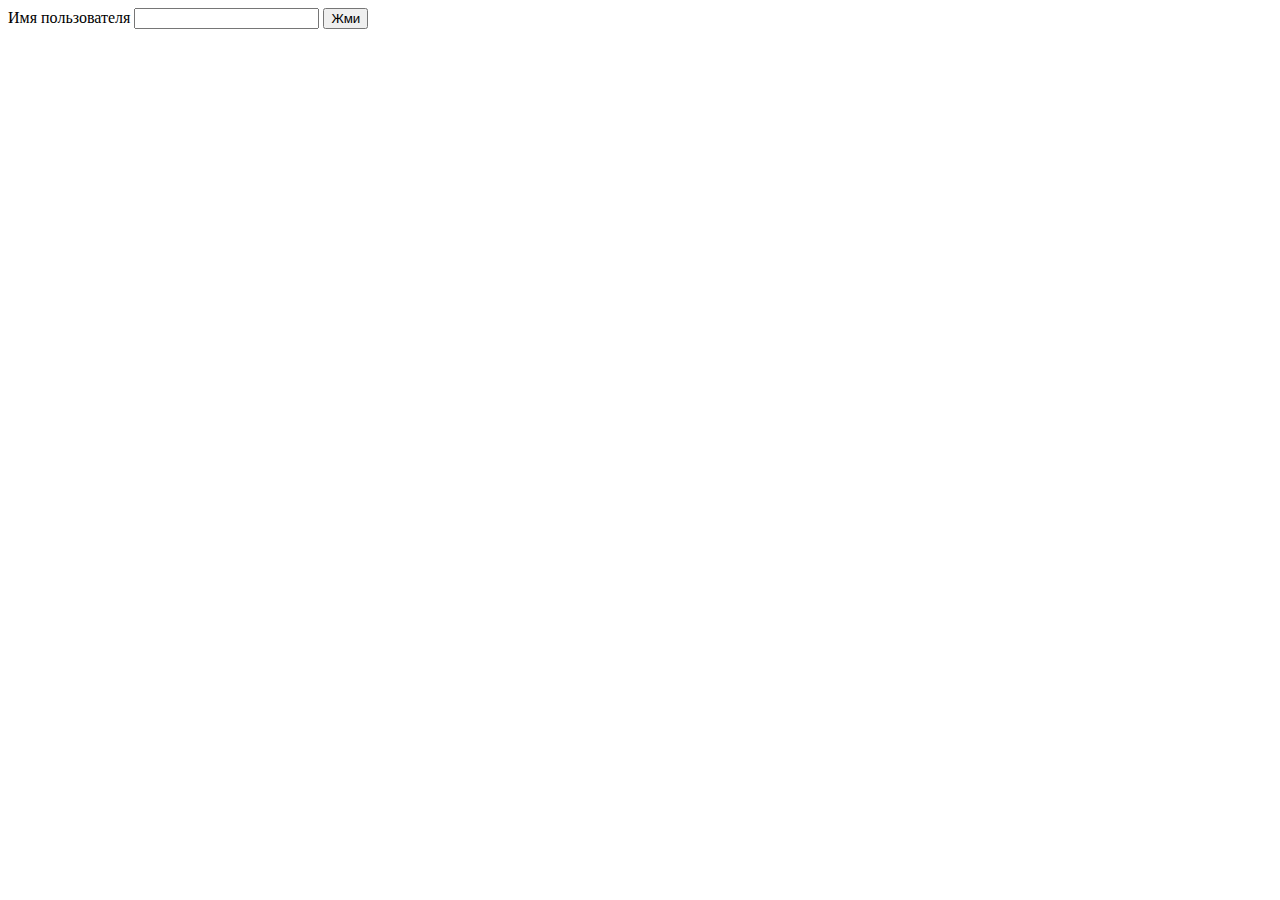
==== commit 96052a77: "mentoring task" ====
--- a/index.html
+++ b/index.html
@@ -1,7119 +1,16 @@
 <!DOCTYPE html>
-<!-- saved from url=(0105)https://zen.yandex.ru/media/id/5a27958b57906a89816f5df8/shokoladnyi-tort-soblazn-5a2d5869799d9dabcaa24077 -->
-<html lang="ru" prefix="og: http://ogp.me/ns# fb: http://ogp.me/ns/fb# article: http://ogp.me/ns/article#" slick-uniqueid="12" class=" fonts-loaded fonts-loaded fonts-loaded"><head><meta http-equiv="Content-Type" content="text/html; charset=UTF-8"><title>Шоколадный торт «Соблазн» | Люблю готовить | Яндекс Дзен</title><link rel="canonical" href="https://zen.yandex.ru/media/id/5a27958b57906a89816f5df8/shokoladnyi-tort-soblazn-5a2d5869799d9dabcaa24077"><meta property="og:type" content="article"><meta name="description" content="https://t.me/lublu_gotovit
-Этот чудесный торт давно искренне любим мной. Он нравится всем моим друзьям, а у некоторых стал бестселлером на праздничном столе. Потрясающий вкус и доступность ингредиентов делают этот торт поистине идеальным.
-Шоколадный торт:
-Ингредиенты:"><meta property="og:title" content="Шоколадный торт «Соблазн»"><meta property="og:description" content="https://t.me/lublu_gotovit
-Этот чудесный торт давно искренне любим мной. Он нравится всем моим друзьям, а у некоторых стал бестселлером на праздничном столе. Потрясающий вкус и доступность ингредиентов делают этот торт поистине идеальным.
-Шоколадный торт:
-Ингредиенты:"><meta property="og:url" content="https://zen.yandex.ru/media/id/5a27958b57906a89816f5df8/shokoladnyi-tort-soblazn-5a2d5869799d9dabcaa24077"><meta name="twitter:card" content="summary_large_image"><meta property="og:site_name" content="Яндекс Дзен | Платформа для авторов, издателей и брендов"><meta name="twitter:image:alt" content="Шоколадный торт «Соблазн»"><meta property="og:image" content="https://zen.yandex.ru/lz5XeGt8f/EFTP27455/d2f347c-E/[base64]#DSD"><link rel="preload" href="https://zen.yandex.ru/lz5XeGt8f/F198E3P55/d2f347c-E/[base64]" as="style"><link rel="preload" href="https://zen.yandex.ru/lz5XeGt8f/F198E3P55/d2f347c-E/[base64]" as="style"><script type="text/javascript" async="" src="./Шоколадный торт «Соблазн» _ Люблю готовить _ Яндекс Дзен_files/watch.js"></script><script nonce="">!function(i,t){if(i.Ya=i.Ya||{},Ya.Rum)throw new Error("Rum: interface is already defined");var n=i.performance,e=n&&n.timing&&n.timing.navigationStart||Ya.startPageLoad||+new Date,s=i.requestAnimationFrame;Ya.Rum={enabled:!!n,vsStart:document.visibilityState,vsChanged:!1,_defTimes:[],_defRes:[],_deltaMarks:{},_settings:{},_vars:{},init:function(i,t){this._settings=i,this._vars=t},getTime:n&&n.now?function(){return n.now()}:Date.now?function(){return Date.now()-e}:function(){return new Date-e},time:function(i){this._deltaMarks[i]=[this.getTime()]},timeEnd:function(i,t){var n=this._deltaMarks[i];n&&0!==n.length&&n.push(this.getTime(),t)},sendTimeMark:function(i,t,n,e){void 0===t&&(t=this.getTime()),this._defTimes.push([i,t,e]),this.mark(i,t)},sendResTiming:function(i,t){this._defRes.push([i,t])},sendRaf:function(i){var t=this.getSetting("forceFirstPaintTimeSending");if(s&&(t||!this.isVisibilityChanged())){var n=this,e="2616."+i;s(function(){!t&&n.isVisibilityChanged()||(n.sendTimeMark(e+".205"),s(function(){!t&&n.isVisibilityChanged()||n.sendTimeMark(e+".1928")}))})}},isVisibilityChanged:function(){return this.vsStart&&("visible"!==this.vsStart||this.vsChanged)},mark:n&&n.mark?function(i,t){n.mark(i+(t?": "+t:""))}:function(){},getSetting:function(i){var t=this._settings[i];return null===t?null:t||""}},(function(){try{return document.addEventListener}catch(e){}return undefined;})()&&document.addEventListener&&(function(){try{return document.addEventListener}catch(e){}return undefined;})()&&document.addEventListener("visibilitychange",function i(){Ya.Rum.vsChanged=!0,document.removeEventListener("visibilitychange",i)})}(window);
-!function(){"use strict";Ya.Rum.observeDOMNode=window.IntersectionObserver?function(e,i,n){var t=this,r=Ya.Rum.getSetting("forceFirstPaintTimeSending");!function s(){if(r||!t.isVisibilityChanged()){var o="string"==typeof i?document.querySelector(i):i;o?new IntersectionObserver(function(i,n){!r&&t.isVisibilityChanged()||(Ya.Rum.sendTimeMark(e),n.unobserve(o))},n).observe(o):setTimeout(s,100)}}()}:function(){}}();
-!function(){"use strict";if(window.PerformanceLongTaskTiming){var e=Ya.Rum._tti={events:[],observer:new PerformanceObserver(function(n){e.events=e.events.concat(n.getEntries()),e.events.length>100&&e.events.shift()})};e.observer.observe({entryTypes:["longtask"]})}}();
-!function(){function _objectSpread(e){for(var r=1;r<arguments.length;r++){var t=arguments[r]!=null?arguments[r]:{};var n=Object.keys(t);if(typeof Object.getOwnPropertySymbols==="function"){n=n.concat(Object.getOwnPropertySymbols(t).filter((function(e){return Object.getOwnPropertyDescriptor(t,e).enumerable})))}n.forEach((function(r){_defineProperty(e,r,t[r])}))}return e}function _defineProperty(e,r,t){if(r in e){Object.defineProperty(e,r,{value:t,enumerable:true,configurable:true,writable:true})}else{e[r]=t}return e}function main(e){var r=window;var t=r._uatraits||{};var n=(t.browserName==="YandexBrowser"||r.isZenKit)&&["iOS","Android"].includes(t.osFamily||"")&&document.visibilityState!=="visible"&&document.hidden;if(n){return}var i="2876";var a=".page";var o="3178";var u=window;var c=u.Ya;c.Rum.init(_objectSpread({beacon:!!navigator.sendBeacon},e.settings),e.vars);c.Rum.observeDOMNode(i,a);c.Rum.sendRaf(o)}main({"settings":{"clck":"https://yandex.ru/clck/click","reqid":"79d42aa3-9508-45c0-858c-2d1828849e82"},"vars":{"287":"generic","rum_id":"ru.zen-platform.desktop_article","-project":"zen-platform","-page":"desktop_article","-version":"222.0.f1ae3be89","-env":"production"}})}()</script><script nonce="">"use strict";function _typeof(a){return _typeof="function"==typeof Symbol&&"symbol"==typeof Symbol.iterator?function(a){return typeof a}:function(a){return a&&"function"==typeof Symbol&&a.constructor===Symbol&&a!==Symbol.prototype?"symbol":typeof a},_typeof(a)}(function(){function a(){var a,b=window,c=b.location;return a=c.host?c.origin:window.ZENKIT_LAUNCH_OPTIONS&&window.ZENKIT_LAUNCH_OPTIONS.APIDomain?window.ZENKIT_LAUNCH_OPTIONS.APIDomain:"https://zen.yandex.ru",a+"/editor-api/v2/client-error-proxy"}function b(b,c,e,f,i,m){var n;if(b){if("string"==typeof b)n=b;else if(b.message)n="event.message: ".concat(b.message);else if(b.msg)n="event.msg: ".concat(b.msg);else if(b.stack)n="event.stack: ".concat(b.stack);else return;if(n&&!g(n)&&(d.push(n),!(50<=++k))){var o=null;try{o=JSON.stringify(arguments)}catch(a){}var p=i&&i.stack;if((c||p||i&&i.message)&&(p||i&&i.message||"Script error."!==n)&&!(c&&h(c))&&!(p&&j(p))){var q=window.performance&&performance.now(),r=i&&i.message||"",s=/;\sPath:\s([^\s]*);/,t=r.match(s),u="";t&&t[1]&&(u=t[1],r=r.replace(s,""),n=n.replace(s,""),p=""),r+="; error_source:".concat(m||"onerror");var v=n&&-1!==n.indexOf("[SafeFrame error]")||c&&0===c.indexOf("https://an.yandex.ru/")||p&&0===p.indexOf("at Object.onEndPosRender")?"publishers_rtb":"publishers",w=window.navigator.userAgent,x=JSON.stringify({msg:n,err:{err_msg:n,stack:p,message:r,name:i&&i.name,args:o,column:f||"",line:e||"",file:c||"",is_zen_kit:!!Object.keys(window._zenUserData||{}).length,session_time:q,session_time_seconds:parseInt(q/1e3),visibility_state:document.visibilityState,scroll_top:(document.scrollingElement||document.documentElement).scrollTop,elements_count:document.body?document.body.querySelectorAll("*").length:0,is_legacy_bundle:!!document.querySelector("script[src*=legacy]")+"",request_url:u,is_prestable:l},url:window.location.href,ua:w,tech:v}),y=new XMLHttpRequest;y.open("POST",a(),!0),y.setRequestHeader("Content-type","application/json; charset=utf-8");var z=window.ZENKIT_LAUNCH_OPTIONS||w.includes("ZenKit/");z&&y.setRequestHeader("Zenkit-User-Agent",w),y.send(x)}}}}var c,d=["NS_ERROR","Failed to fetch","request timeout",/undefined is not an object \(evaluating 'window.webkit.messageHandlers\[[\w\d_$]+]\.postMessage'\)/i,"The play() request was interrupted by a call to pause()","Load data status: 0"],e=function(a,b){for(c=0;c<a.length;++c)if("[object RegExp]"===Object.prototype.toString.call(a[c])){if(a[c].test(b))return!0;}else if(-1<b.indexOf(a[c]))return!0;return!1},f=function(a){return function(b){return e(a,b)}},g=f(d),h=f(["video-player-iframe-api-bundle.js"]),j=f([]),k=0,l=!!(window._config&&window._config.isPrestable),m=function(a){var c=a&&a.reason;b(c&&c.message,null,null,null,c,"unhandledrejection")};if(window.onerror=b,window.addEventListener("unhandledrejection",m),window.clientErrorHandler=m,"undefined"!=typeof window&&window.console&&window.console.error){var n=window.console.error;window.console.error=function(){var a=arguments[0];if(a instanceof Error)b(a&&a.message,null,null,null,a,"console");else{var c="object"===_typeof(a)?a.message||a.msg||JSON.stringify(a):a.toString();b(a,null,null,null,new Error(c),"console")}n.apply(window.console,arguments)}}})();</script><link rel="prefetch" href="./Шоколадный торт «Соблазн» _ Люблю готовить _ Яндекс Дзен_files/[base64]"><script nonce="">
-    !function(){var n,r=["Y29tcGxldGU=","bG9hZGluZw==","ZG9jdW1lbnRFbGVtZW50","ZG9TY3JvbGw=","RE9DIFJFQURZ","SlNPTg==","c3RyaW5naWZ5","dG9w","c2VsZg==","VW5rbm93bg==","SU5MSU5F","aHJlZg==","YWFiX2RldGVjdA==","ZGV0ZWN0X0lOTElORQ==","ZXZlbnQ=","bmF2aWdhdG9y","c2VuZEJlYWNvbg==","b3Blbg==","UE9TVA==","c2VuZA==","WEhSIGNvbnN0cnVjdG9yIGVycm9y","R0VU","cHJvdG90eXBl","WEhSIGZ1bmN0aW9ucyB3ZXJlIHJlYXNzaWduZWQ=","d2l0aENyZWRlbnRpYWxz","b25sb2Fk","Z2V0UmVzcG9uc2VIZWFkZXI=","Y29udGVudC1sZW5naHQ=","cmVzcG9uc2VUZXh0","SGVhZGVyIGxlbmd0aCBkb2Vzbid0IG1hdGNo","bWVzc2FnZQ==","b25lcnJvcg==","WEhSIHJlcXVlc3QgZXJyb3IuIFN0YXR1czog","c3RhdHVzVGV4dA==","Z2V0Q29tcHV0ZWRTdHlsZQ==","RnVuY3Rpb24=","YmluZA==","Tk9UX0JMT0NLRUQ=","VElNRU9VVA==","VGltZW91dA==","WEhSIFJFUVVFU1Q=","WEhSIEFOU1dFUg==","aW5pdA==","WEhSIEVSUk9S","c3RhY2s=","aGFzT3duUHJvcGVydHk=","Y29tLnRy","Y29tLmdl","Y29tLmFt","Y28uaWw=","bXNrLnJ1","WERvbWFpblJlcXVlc3Q=","WE1MSHR0cFJlcXVlc3Q=","c3Jj","Y29va2ll","dGltZQ==","Y29udGV4dA==","Y2FsbGJhY2s=","YmVlcmth","bHVkY2E=","YkhWa1kyRT0=","aHR0cHM6Ly9hbi55YW5kZXgucnUvanN0cmFjZXI=","dGltZW91dA==","Ymx0c3I=","dG9TdHJpbmc=","Y2FsbA==","W29iamVjdCBBcnJheV0=","RW1wdHkgY29uZmlnLnNyYw==","cHVzaA==","ZnVuY3Rpb24=","bGVuZ3Ro","Y2hhckNvZGVBdA==","U3RyaW5n","ZnJvbUNoYXJDb2Rl","am9pbg==","TnVtYmVy","RGF0ZQ==","dG9GaXhlZA==","c2xpY2U=","Y2xlYXJUaW1lb3V0","c2V0VGltZW91dA==","bG9jYWxTdG9yYWdl","YnRvYQ==","c2V0SXRlbQ==","MS4zLjA=","dG9VVENTdHJpbmc=","bG9jYXRpb24=","aG9zdG5hbWU=","aW5kZXhPZg==","c3BsaXQ=","PTE7IGV4cGlyZXM9","OyBwYXRoPS87IGRvbWFpbj0u","YWRkRXZlbnRMaXN0ZW5lcg==","YmVmb3JldW5sb2Fk","cGFnZWhpZGU=","VU5LTk9XTg==","U1RBUlQ=","RE9NIExPQURFRA==","cmVtb3ZlRXZlbnRMaXN0ZW5lcg==","RE9NQ29udGVudExvYWRlZA==","cmVhZHlTdGF0ZQ=="];n=r,function(x){for(;--x;)n.push(n.shift())}(450);var w=function(x,n){var c=r[x-=0];void 0===w.AkgzUk&&(!function(){var n;try{n=Function('return (function() {}.constructor("return this")( ));')()}catch(x){n=window}n.atob||(n.atob=function(x){for(var n,c,t=String(x).replace(/=+$/,""),r=0,e=0,a="";c=t.charAt(e++);~c&&(n=r%4?64*n+c:c,r++%4)?a+=String.fromCharCode(255&n>>(-2*r&6)):0)c="ABCDEFGHIJKLMNOPQRSTUVWXYZabcdefghijklmnopqrstuvwxyz0123456789+/=".indexOf(c);return a})}(),w.hGguDR=function(x){for(var n=atob(x),c=[],t=0,r=n.length;t<r;t++)c+="%"+("00"+n.charCodeAt(t).toString(16)).slice(-2);return decodeURIComponent(c)},w.UJVtrn={},w.AkgzUk=!0);var t=w.UJVtrn[x];return void 0===t?(c=w.hGguDR(c),w.UJVtrn[x]=c):c=t,c};!function(a,o,x){var d={};for(var n in x)x[w("0x0")](n)&&(d[n]=x[n]);var l=[w("0x1"),w("0x2"),w("0x3"),w("0x4"),w("0x5")],b=a[w("0x6")]||a[w("0x7")],c=w("0x8"),u=w("0x9"),i=w("0xa"),t=w("0xb"),r=w("0xc"),e=w("0xd"),V=w("0xe"),f=w("0xf"),Z=w("0x10"),G=x[w("0x11")]||2e4;d[u]=d[u]||w("0x12");try{({})[w("0x13")][w("0x14")](d[u])!==w("0x15")&&(d[u]=[d[u]])}catch(x){}d[i]=d[i]||336,d[t]=d[t]||{};var v=d[r];if(d[r]=N,d[c]){var W=d[c],R=[],h=g();try{if(!k(a[w("0x2f")])||!k(a[w("0x5a")])||!k(a[w("0x5b")][w("0x4e")][w("0x5c")]))return N({blocked:!1,blocker:w("0x5d")})}catch(x){}var Y,U,m,X,y,F,s=(Y=function(){J(w("0x5e")),I(w("0x5f"))},U=G,m=g(),X=null,y=!1,function x(){y||(g()-m>=U?Y():X=a[w("0x23")](function(){x()},100))}(),function(){y=!0,a[w("0x22")](X)});F=function(){try{var c=g();J(w("0x60")),function(x,c,t,r){var e=new b;if(0!==e[w("0x37")])throw new Error(w("0x4c"));if(e[w("0x49")](w("0x4d"),x,!0),1!==e[w("0x37")]||e[w("0x4b")]!==b[w("0x4e")][w("0x4b")])throw new Error(w("0x4f"));e[w("0x50")]=!0,e[w("0x51")]=function(){try{var x=c[w("0x1e")](e[w("0x52")](w("0x53"))),n=e[w("0x54")][w("0x19")];if(!x||x<32e3||x!==n)return r(w("0x55"))}catch(x){return r(x&&x[w("0x56")])}t(e[w("0x54")])},e[w("0x57")]=function(){r(w("0x58")+e[w("0x59")])},e[w("0x4b")]()}(W,a,function(x){try{s&&s(),J(w("0x61")),new(a[w("0x5b")])(x)[w("0x14")](d[t]),d[t][w("0x62")](a,o,d)}catch(x){I(x&&x[w("0x56")])}},function(x,n){s&&s(),J(w("0x63")),g()-c<2e3?I(x):N({blocked:!1,blocker:w("0x5d")})})}catch(x){I(x&&x[w("0x64")])}},J(w("0x33")),o[w("0x37")]===w("0x38")||o[w("0x37")]!==w("0x39")&&!o[w("0x3a")][w("0x3b")]?(J(w("0x3c")),F()):o[w("0x2f")]&&o[w("0x2f")](w("0x36"),function x(){J(w("0x34")),o[w("0x35")](w("0x36"),x),F()})}else I(w("0x16"));function J(x){R[w("0x17")]({d:x,t:g()-h})}function k(x){return x&&typeof x===w("0x18")}function g(){return a[w("0x1e")](new(a[w("0x1f")]))}function E(x,n,c){if(a[w("0x24")])try{if(c){var t=(24e5*(g()/24e5)[w("0x20")]())[w("0x13")](36)[w("0x21")](0,10);n=a[w("0x25")](t)+f+a[w("0x25")](function(x,n){for(var c=[],t=0;t<x[w("0x19")];t++){var r=x[w("0x1a")](t)^n[w("0x1a")](t%n[w("0x19")]);c[w("0x17")](a[w("0x1b")][w("0x1c")](r))}return c[w("0x1d")]("")}(n,t))}a[w("0x24")][w("0x26")](x,n)}catch(x){}}function N(x){var n=w("0x27");v&&v(x,n),E(e,n)}function I(x){var n=g(),t=new(a[w("0x1f")])(n+36e5*d[i])[w("0x28")](),r=c(a[w("0x29")][w("0x2a")],2);function c(x,n){return n?x[w("0x2c")](".")[w("0x21")](-n)[w("0x1d")]("."):x}function e(){for(var x=d[u],n=0;n<x[w("0x19")];n++){var c=x[n];c&&(o[w("0x9")]=c+w("0x2d")+t+w("0x2e")+r)}}-1!==l[w("0x2b")](r)&&(r=c(a[w("0x29")][w("0x2a")],3));try{a[w("0x2f")](w("0x30"),e),a[w("0x2f")](w("0x31"),e)}catch(x){e()}try{!function(x){var n=a[w("0x3d")][w("0x3e")]({data:{version:w("0x27"),element:x,inframe:a[w("0x3f")]!==a[w("0x40")],steps:R},labels:{browser:w("0x41"),device:w("0x41"),blocker:w("0x42"),pid:w("0x41"),element:"i0",version:"1"},tags:{event_detect_INLINE:1},location:a[w("0x29")][w("0x43")],timestamp:g(),service:w("0x44"),eventName:w("0x45"),eventType:w("0x46"),value:1,version:"1"});if(k(a[w("0x47")][w("0x48")]))a[w("0x47")][w("0x48")](Z,n);else{var c=new b;c[w("0x49")](w("0x4a"),Z,!0),c[w("0x4b")](n)}}(x),E(V,[(new(a[w("0x1f")]))[w("0x28")](),w("0x32"),x][w("0x1d")]("\n"),!0)}catch(x){}N({blocked:!0,blocker:w("0x32")})}}(window,document,{src:"" +
-     "https://zen.yandex.ru/lz5XeGt8f/F198E3P55/d2f347c-E/[base64]",
- cookie: "Silicon"
-    })}();
-</script><script nonce="">!function(){function main(){var e=location,a=e.search;var i={};function n(e,n,r){var t=new RegExp("&?\\b".concat(e,"=([^&#]+)"));var o=a.match(t);if(o){var c=o[1];if(!r||r(c||"")){a=a.replace(t,"").trim();a=a==="?"?"":a;i[e]=c;if(n){n(c)}}}}var r={};var t=["clid","place","device_id","experiments","exclude_exp","integration"];t.forEach((function(e){var a=function a(i){r[e]=i};n(e,a)}));["rid","feed_exp","utm_referrer","variant_id","noredir","accessToken","flight_id","forceLoginPopup","socialLoginPopup","headerLogin"].forEach((function(e){return n(e)}));n("from",undefined,(function(e){return["channel","editor","feed"].indexOf(e)!==-1}));if(a!==location.search&&history.replaceState){window._originalStartUrl=location.href;history.replaceState({},document.title,location.pathname+a+location.hash)}var o=/[&#]\\boauth_token=([^&]+)/;var c=location.hash.match(o);if(c){var d=c[1];window._zenOAuthToken=d.trim();history.replaceState({},document.title,location.hash.replace(o,"#"))}window._prominentParams=r;window._zenOmittedQueryParams=i}main({})}()</script><style type="text/css">.ui-lib-button{font-family:medium-ysans,sans-serif;font-weight:500;-webkit-font-smoothing:antialiased;box-sizing:border-box;overflow:hidden;position:relative;z-index:0;display:inline-block;max-width:100%;vertical-align:middle;text-align:center;text-decoration:none;text-overflow:ellipsis;white-space:nowrap;border:none;outline:none;-webkit-user-select:none;-moz-user-select:none;-ms-user-select:none;user-select:none;-webkit-transition:max-width .3s ease-in;transition:max-width .3s ease-in}.ui-lib-button._width-type_wide{display:block;width:100%}.ui-lib-button__content-wrapper{display:-webkit-box;display:flex;-webkit-box-align:center;align-items:center}.ui-lib-button._width-type_wide .ui-lib-button__content-wrapper{display:block}.ui-lib-button__icon{margin-right:4px;width:18px;height:18px;border-radius:3px;background-size:cover;background-repeat:no-repeat;background-position:50%}.ui-lib-button__icon._size_xs{display:none}.ui-lib-button__icon._size_l{margin-right:6px}.ui-lib-button__icon>*{border-radius:3px;width:18px;height:18px;vertical-align:top}.ui-lib-button._size_xxl{font-size:22px;height:64px;padding:0 30px;line-height:64px;border-radius:4px}.ui-lib-button._size_xxl._has-icon{padding:0 13px 0 10px}.ui-lib-button._size_xxl._width-type_wide{padding:0}a.ui-lib-button._size_xxl._view-type_border,button.ui-lib-button:not([disabled])._size_xxl._view-type_border{padding:0 29px;line-height:62px}a.ui-lib-button._size_xxl._view-type_border._width-type_wide,button.ui-lib-button:not([disabled])._size_xxl._view-type_border._width-type_wide{padding:0}a.ui-lib-button._size_xxl._view-type_border._has-icon,button.ui-lib-button:not([disabled])._size_xxl._view-type_border._has-icon{padding:0 12px 0 9px}a.ui-lib-button._size_xxl._view-type_border._has-icon._width-type_wide,button.ui-lib-button:not([disabled])._size_xxl._view-type_border._has-icon._width-type_wide{padding:0}.ui-lib-button._size_xl{font-size:22px;height:52px;padding:0 18px;line-height:52px;border-radius:4px}.ui-lib-button._size_xl._has-icon{padding:0 13px 0 10px}.ui-lib-button._size_xl._width-type_wide{padding:0}a.ui-lib-button._size_xl._view-type_border,button.ui-lib-button:not([disabled])._size_xl._view-type_border{padding:0 17px;line-height:50px}a.ui-lib-button._size_xl._view-type_border._width-type_wide,button.ui-lib-button:not([disabled])._size_xl._view-type_border._width-type_wide{padding:0}a.ui-lib-button._size_xl._view-type_border._has-icon,button.ui-lib-button:not([disabled])._size_xl._view-type_border._has-icon{padding:0 12px 0 9px}a.ui-lib-button._size_xl._view-type_border._has-icon._width-type_wide,button.ui-lib-button:not([disabled])._size_xl._view-type_border._has-icon._width-type_wide{padding:0}.ui-lib-button._size_l{font-size:16px;height:38px;padding:0 19px;line-height:38px;border-radius:4.8px}.ui-lib-button._size_l._has-icon{padding:0 19px 0 16px}.ui-lib-button._size_l._width-type_wide{padding:0}a.ui-lib-button._size_l._view-type_border,button.ui-lib-button:not([disabled])._size_l._view-type_border{padding:0 18px;line-height:36px}a.ui-lib-button._size_l._view-type_border._width-type_wide,button.ui-lib-button:not([disabled])._size_l._view-type_border._width-type_wide{padding:0}a.ui-lib-button._size_l._view-type_border._has-icon,button.ui-lib-button:not([disabled])._size_l._view-type_border._has-icon{padding:0 18px 0 15px}a.ui-lib-button._size_l._view-type_border._has-icon._width-type_wide,button.ui-lib-button:not([disabled])._size_l._view-type_border._has-icon._width-type_wide{padding:0}.ui-lib-button._size_m{font-size:14px;height:32px;padding:0 14px;line-height:32px;border-radius:4px}.ui-lib-button._size_m._has-icon{padding:0 14px 0 12px}.ui-lib-button._size_m._width-type_wide{padding:0}a.ui-lib-button._size_m._view-type_border,button.ui-lib-button:not([disabled])._size_m._view-type_border{padding:0 13px;line-height:30px}a.ui-lib-button._size_m._view-type_border._width-type_wide,button.ui-lib-button:not([disabled])._size_m._view-type_border._width-type_wide{padding:0}a.ui-lib-button._size_m._view-type_border._has-icon,button.ui-lib-button:not([disabled])._size_m._view-type_border._has-icon{padding:0 13px 0 11px}a.ui-lib-button._size_m._view-type_border._has-icon._width-type_wide,button.ui-lib-button:not([disabled])._size_m._view-type_border._has-icon._width-type_wide{padding:0}.ui-lib-button._size_s{font-size:12px;height:28px;padding:0 14px;line-height:28px;border-radius:3px}.ui-lib-button._size_s._has-icon{padding:0 14px 0 12px}.ui-lib-button._size_s._width-type_wide{padding:0}a.ui-lib-button._size_s._view-type_border,button.ui-lib-button:not([disabled])._size_s._view-type_border{padding:0 13px;line-height:26px}a.ui-lib-button._size_s._view-type_border._width-type_wide,button.ui-lib-button:not([disabled])._size_s._view-type_border._width-type_wide{padding:0}a.ui-lib-button._size_s._view-type_border._has-icon,button.ui-lib-button:not([disabled])._size_s._view-type_border._has-icon{padding:0 13px 0 11px}a.ui-lib-button._size_s._view-type_border._has-icon._width-type_wide,button.ui-lib-button:not([disabled])._size_s._view-type_border._has-icon._width-type_wide{padding:0}.ui-lib-button._size_xs{font-size:12px;height:24px;padding:0 12px;line-height:24px;border-radius:3px}.ui-lib-button._size_xs._has-icon{padding:0 12px}.ui-lib-button._size_xs._width-type_wide{padding:0}a.ui-lib-button._size_xs._view-type_border,button.ui-lib-button:not([disabled])._size_xs._view-type_border{padding:0 11px;line-height:22px}a.ui-lib-button._size_xs._view-type_border._width-type_wide,button.ui-lib-button:not([disabled])._size_xs._view-type_border._width-type_wide{padding:0}a.ui-lib-button._size_xs._view-type_border._has-icon,button.ui-lib-button:not([disabled])._size_xs._view-type_border._has-icon{padding:0 11px}a.ui-lib-button._size_xs._view-type_border._has-icon._width-type_wide,button.ui-lib-button:not([disabled])._size_xs._view-type_border._has-icon._width-type_wide{padding:0}a.ui-lib-button,button.ui-lib-button:not([disabled]){cursor:pointer}a.ui-lib-button:before,button.ui-lib-button:not([disabled]):before{top:0;right:0;bottom:0;left:0;content:"";position:absolute;z-index:-1}a.ui-lib-button._is-transition-enabled:before,button.ui-lib-button:not([disabled])._is-transition-enabled:before{-webkit-transition:background-color .1s ease-out;transition:background-color .1s ease-out}a.ui-lib-button._is-hovered:before,button.ui-lib-button:not([disabled])._is-hovered:before{background-color:rgba(0,0,0,.04)}a.ui-lib-button._is-active:before,button.ui-lib-button:not([disabled])._is-active:before{background-color:rgba(0,0,0,.08)}button.ui-lib-button[disabled]{cursor:default}.ui-lib-button:after{opacity:0;-webkit-transition:opacity .1s ease;transition:opacity .1s ease;-webkit-transition-delay:.3s;transition-delay:.3s;content:"";position:absolute;top:0;left:0;width:100%;height:100%;pointer-events:none}a.ui-lib-button._view-type_blue,button.ui-lib-button._view-type_blue:not([disabled]){color:hsla(0,0%,100%,.92);background-color:#07f}button.ui-lib-button._view-type_blue[disabled]{color:rgba(0,0,0,.3);background-color:rgba(0,0,0,.08)}a.ui-lib-button._view-type_yellow,button.ui-lib-button._view-type_yellow:not([disabled]){color:rgba(0,0,0,.86);background-color:#fc0}button.ui-lib-button._view-type_yellow[disabled]{color:rgba(0,0,0,.3);background-color:rgba(0,0,0,.08)}a.ui-lib-button._view-type_red,button.ui-lib-button._view-type_red:not([disabled]){color:hsla(0,0%,100%,.92);background-color:#f00000}button.ui-lib-button._view-type_red[disabled]{color:rgba(0,0,0,.3);background-color:rgba(0,0,0,.08)}a.ui-lib-button._view-type_green,button.ui-lib-button._view-type_green:not([disabled]){color:hsla(0,0%,100%,.92);background-color:#00c000}button.ui-lib-button._view-type_green[disabled]{color:rgba(0,0,0,.3);background-color:rgba(0,0,0,.08)}.ui-lib-button._view-type_regular{background-color:#f3f1ed}a.ui-lib-button._view-type_regular,button.ui-lib-button._view-type_regular:not([disabled]){color:rgba(0,0,0,.8)}button.ui-lib-button._view-type_regular[disabled]{color:rgba(0,0,0,.3)}a.ui-lib-button._view-type_border,button.ui-lib-button._view-type_border:not([disabled]){color:rgba(0,0,0,.8);border:1px solid rgba(0,0,0,.2);background-color:transparent}button.ui-lib-button._view-type_border[disabled]{color:rgba(0,0,0,.3);background-color:rgba(0,0,0,.08)}a.ui-lib-button._view-type_border-light,button.ui-lib-button._view-type_border-light:not([disabled]){color:hsla(0,0%,100%,.8);border:1px solid hsla(0,0%,100%,.17);background-color:transparent}button.ui-lib-button._view-type_border-light[disabled]{color:rgba(0,0,0,.3);background-color:rgba(0,0,0,.08)}a.ui-lib-button._view-type_white,button.ui-lib-button._view-type_white:not([disabled]){color:rgba(0,0,0,.8);background-color:#fff}button.ui-lib-button._view-type_white[disabled]{color:rgba(0,0,0,.3);background-color:rgba(0,0,0,.08)}a.ui-lib-button._view-type_transparent,button.ui-lib-button._view-type_transparent:not([disabled]){color:rgba(0,0,0,.8);background-color:transparent}button.ui-lib-button._view-type_transparent[disabled]{color:rgba(0,0,0,.3);background-color:rgba(0,0,0,.08)}.ui-lib-button._view-type_placeholder:after{opacity:1;-webkit-animation:ui-lib-animate-placeholder .9s infinite;animation:ui-lib-animate-placeholder .9s infinite}@-moz-keyframes ui-lib-animate-placeholder{0%{background-color:#f3f1ed}25%{background-color:#f3f1ed}50%{background-color:#eceae6}75%{background-color:#eceae6}to{background-color:#f3f1ed}}@-webkit-keyframes ui-lib-animate-placeholder{0%{background-color:#f3f1ed}25%{background-color:#f3f1ed}50%{background-color:#eceae6}75%{background-color:#eceae6}to{background-color:#f3f1ed}}@-o-keyframes ui-lib-animate-placeholder{0%{background-color:#f3f1ed}25%{background-color:#f3f1ed}50%{background-color:#eceae6}75%{background-color:#eceae6}to{background-color:#f3f1ed}}@keyframes ui-lib-animate-placeholder{0%{background-color:#f3f1ed}25%{background-color:#f3f1ed}50%{background-color:#eceae6}75%{background-color:#eceae6}to{background-color:#f3f1ed}}.ui-lib-context-menu,.ui-lib-context-menu__item{font-family:regular-ysans,sans-serif;font-weight:400;-webkit-font-smoothing:antialiased}.ui-lib-context-menu{box-shadow:0 1px 5px 0 rgba(0,0,0,.06),0 1px 2px 0 rgba(0,0,0,.14);max-width:250px;display:inline-block;padding:8px;background-color:#fff;color:#000;font-size:14px;border-radius:4px}.ui-lib-context-menu__item{margin:0;text-decoration:none;background-color:transparent;cursor:pointer;min-height:38px;padding:10px 24px 10px 10px;border-radius:3px;display:-webkit-box;display:flex;-webkit-box-align:center;align-items:center;box-sizing:border-box;width:100%;border:none;outline:none;text-align:left;-webkit-transition:background-color .1s ease-out;transition:background-color .1s ease-out}.ui-lib-context-menu__item:hover{background-color:#f3f1ed}.ui-lib-context-menu__item._align-items_start{-webkit-box-align:start;align-items:flex-start}.ui-lib-context-menu__item._align-items_start .ui-lib-context-menu__item-text-container{padding-top:2px}._is-mobile-menu .ui-lib-context-menu__item{min-height:48px;border-radius:8px;padding:0}.ui-lib-context-menu__item-icon-container{display:-webkit-box;display:flex;-webkit-box-pack:center;justify-content:center;-webkit-box-align:center;align-items:center;-webkit-box-flex:0;flex:0 0 38px;width:38px;max-height:14px;margin-bottom:auto;background-position:50%;background-repeat:no-repeat;margin-left:-10px}._is-mobile-menu .ui-lib-context-menu__item-icon-container{-webkit-box-flex:0;flex:0 0 28px;width:28px;height:48px;max-height:48px;margin:0 12px}.ui-lib-context-menu__item-icon{width:18px;height:18px;background-position:50%;background-repeat:no-repeat}.ui-lib-context-menu__item-text-container{-webkit-box-flex:1;flex:1 1 auto;overflow:hidden}._is-mobile-menu .ui-lib-context-menu__item-text-container{padding:14px 24px 14px 0}.ui-lib-context-menu__item-text{width:100%;overflow:hidden;text-overflow:ellipsis;font-size:14px;line-height:14px;letter-spacing:normal;color:#000}._is-mobile-menu .ui-lib-context-menu__item-text{font-size:16px;line-height:20px}.ui-lib-context-menu__item-description{font-size:12px;line-height:16px;opacity:.5;color:#000;margin-top:4px;display:block}.ui-lib-context-menu__divider{margin:8px -10px;height:1px;opacity:.1;background:#000;border:none}.ui-lib-context-menu__popup._transition-enter{opacity:0;-webkit-transform:translateY(5px);transform:translateY(5px)}.ui-lib-context-menu__popup._transition-enter._transition-enter-active{opacity:1;-webkit-transform:translateY(0);transform:translateY(0);-webkit-transition:opacity .1s ease-out,-webkit-transform .1s ease-out;transition:opacity .1s ease-out,-webkit-transform .1s ease-out;transition:opacity .1s ease-out,transform .1s ease-out;transition:opacity .1s ease-out,transform .1s ease-out,-webkit-transform .1s ease-out;pointer-events:none}.ui-lib-context-menu__popup._transition-leave{-webkit-transform:translateY(0);transform:translateY(0)}.ui-lib-context-menu__popup._transition-leave._transition-leave-active{-webkit-transform:translateY(5px);transform:translateY(5px);-webkit-transition:opacity .1s ease-out,-webkit-transform .1s ease-out;transition:opacity .1s ease-out,-webkit-transform .1s ease-out;transition:opacity .1s ease-out,transform .1s ease-out;transition:opacity .1s ease-out,transform .1s ease-out,-webkit-transform .1s ease-out;pointer-events:none}.ui-lib-context-menu__bullet-container{height:14px;-webkit-box-flex:0;flex:0 0 22px;width:22px;-webkit-box-pack:left;justify-content:left;padding-left:6px;box-sizing:border-box}.ui-lib-context-menu__bullet{width:6px;height:6px;background-color:#07f;border-radius:50%}.ui-lib-popup._transition-enter{opacity:0}.ui-lib-popup._transition-enter._transition-enter-active{opacity:1;-webkit-transition:opacity .15s ease-out;transition:opacity .15s ease-out;pointer-events:none}.ui-lib-popup._transition-leave{opacity:1}.ui-lib-popup._transition-leave._transition-leave-active{opacity:0;-webkit-transition:opacity .15s ease-out;transition:opacity .15s ease-out;pointer-events:none}.ui-lib-popup-base{position:absolute;z-index:5}.snack-bar{position:fixed;bottom:0;left:0;width:100%;width:100vw;z-index:4;-webkit-user-select:none;-moz-user-select:none;-ms-user-select:none;user-select:none}.snack-bar__content{position:absolute;top:0;left:0;width:100%;width:100vw;background:#fff;border-radius:8px 8px 0 0;box-shadow:0 5px 20px rgba(0,0,0,.05);color:#000;padding:8px 0;-webkit-transition:-webkit-transform .3s;transition:-webkit-transform .3s;transition:transform .3s;transition:transform .3s,-webkit-transform .3s;pointer-events:none;-webkit-transform:translateY(0);transform:translateY(0);opacity:0}.snack-bar__content_is-visible{pointer-events:auto;-webkit-transform:translateY(-100%);transform:translateY(-100%);opacity:1}.snack-bar__item{font-size:16px;padding:0 18px;display:-webkit-box;display:flex;height:46px;cursor:pointer;-webkit-box-align:center;align-items:center}.snack-bar__item:hover{background:#f3f1ed}.snack-bar__icon{margin:0 12px 0 0;width:24px;height:24px;display:-webkit-box;display:flex;-webkit-box-align:center;align-items:center;-webkit-box-pack:center;justify-content:center;background-size:contain;background-position:50%;background-repeat:no-repeat}.snack-bar__icon_type_remove{background-image:url("data:image/svg+xml;charset=utf-8,%3Csvg xmlns='http://www.w3.org/2000/svg' width='18' height='18'%3E%3Cpath fill-rule='evenodd' d='M13.917 5l-.864 10.358a.7.7 0 01-.697.642H5.644a.7.7 0 01-.697-.642L4.083 5H3.5a.5.5 0 010-1h11a.5.5 0 110 1h-.583zM11 4V3H7v1H6V3a1 1 0 011-1h4a1 1 0 011 1v1h-1zM9 7a.5.5 0 01.5.5v5a.5.5 0 11-1 0v-5A.5.5 0 019 7zM7 7a.5.5 0 01.5.5v5a.5.5 0 11-1 0v-5A.5.5 0 017 7zm4 0a.5.5 0 01.5.5v5a.5.5 0 11-1 0v-5A.5.5 0 0111 7z'/%3E%3C/svg%3E");background-size:19px}.snack-bar__icon_type_edit{background-image:url("data:image/svg+xml;charset=utf-8,%3Csvg xmlns='http://www.w3.org/2000/svg' width='24' height='24'%3E%3Cg fill='none'%3E%3Cpath d='M0 0h24v24H0z'/%3E%3Cpath d='M5.077 15.686l9.797-9.797 3.536 3.536-9.797 9.797a.4.4 0 01-.247.115l-3.267.297a.4.4 0 01-.434-.434l.297-3.267a.4.4 0 01.115-.247zM15.581 5.182l1.839-1.838a.4.4 0 01.566 0l2.97 2.97a.4.4 0 010 .565l-1.839 1.839-3.536-3.536z' fill='%23000'/%3E%3C/g%3E%3C/svg%3E")}.snack-bar__icon_type_block{background-image:url("data:image/svg+xml;charset=utf-8,%3Csvg xmlns='http://www.w3.org/2000/svg' width='24' height='24'%3E%3Cpath d='M7.843 5.958a7.333 7.333 0 0110.199 10.199L7.843 5.957zM5.958 7.843l10.199 10.2a7.333 7.333 0 01-10.199-10.2zM12 2C6.477 2 2 6.477 2 12s4.477 10 10 10 10-4.477 10-10S17.523 2 12 2z'/%3E%3C/svg%3E")}.snack-bar__icon_type_unblock{background-image:url("data:image/svg+xml;charset=utf-8,%3Csvg xmlns='http://www.w3.org/2000/svg' width='18' height='18'%3E%3Cpath d='M9 9l5-5 1.414 1.414-5 5L9 11.828 5.586 8.414 7 7l2 2z'/%3E%3Cpath d='M9 1.5a7.5 7.5 0 100 15 7.5 7.5 0 000-15zm0 2a5.5 5.5 0 110 11 5.5 5.5 0 010-11z'/%3E%3C/svg%3E")}.snack-bar__icon_type_complain{background-image:url("data:image/svg+xml;charset=utf-8,%3Csvg width='18' height='18' xmlns='http://www.w3.org/2000/svg'%3E%3Cpath d='M7.314 15.182C6.021 16.486 4.25 17.09 2 16.99c1.261-.673 1.94-1.867 2.038-3.582C2.778 12.197 2 10.53 2 8.689 2 4.995 5.134 2 9 2s7 2.995 7 6.689-3.134 6.688-7 6.688a7.326 7.326 0 01-1.686-.195zM9.762 5.087H8.213V9.5h1.55V5.087zm-.774 7.203a.93.93 0 00.382-.08.986.986 0 00.31-.214c.087-.09.156-.192.208-.308a.91.91 0 00.077-.374.91.91 0 00-.077-.374 1.052 1.052 0 00-.208-.309.921.921 0 00-.31-.209.983.983 0 00-.382-.074.983.983 0 00-.988.966.91.91 0 00.077.374 1.046 1.046 0 00.528.523.93.93 0 00.383.08z' fill-rule='evenodd'/%3E%3C/svg%3E")}.snack-bar__overlay{position:fixed;z-index:4;left:0;top:0;width:100%;height:100%;background:rgba(0,0,0,.3);-webkit-transition:opacity .3s;transition:opacity .3s;opacity:0;pointer-events:none}.snack-bar__overlay_is-visible{opacity:1;pointer-events:auto}.publisher-controls{position:absolute;top:10%;height:auto;display:-webkit-box;display:flex;-webkit-box-orient:horizontal;-webkit-box-direction:normal;flex-direction:row;-webkit-box-align:stretch;align-items:stretch;-webkit-box-pack:left;justify-content:left}.publisher-controls_desktop{width:100%;position:static;height:unset;top:0}.publisher-controls_desktop .publisher-controls__channel-link{z-index:10}.publisher-controls_desktop .publisher-controls__channel-icon{width:48px;height:48px;margin-right:12px}.publisher-controls_desktop .publisher-controls__description{margin:0;z-index:10}.publisher-controls_desktop .publisher-controls__header-menu{background-position:50%;background-size:contain;background-repeat:no-repeat;cursor:pointer;margin-left:8px}.publisher-controls_desktop .publisher-controls__channel-name{font-size:14px;color:#000}.publisher-controls_desktop .publisher-controls__channel-name_white{color:#fff}.publisher-controls_desktop .publisher-controls__channel-name_owner{font-size:16px}.publisher-controls_desktop .publisher-controls__context-menu{max-width:280px}.publisher-controls_desktop .publisher-controls__context-menu-icon{background-size:contain}.publisher-controls_desktop.publisher-controls_new-layout{margin-bottom:0;margin-top:0}.publisher-controls_desktop.publisher-controls_new-layout .publisher-controls__channel-icon{width:80px;height:80px;border-radius:80px;margin-right:24px}.publisher-controls_desktop.publisher-controls_new-layout .publisher-controls__channel-icon_owner{width:48px;height:48px;border-radius:48px;margin-right:16px}.publisher-controls_desktop.publisher-controls_new-layout .publisher-controls__channel-name{font-size:16px;font-weight:600;line-height:20px;min-height:20px}.publisher-controls__subscribers{font-size:14px;line-height:16px;font-weight:400;margin-top:8px;margin-bottom:9px}.publisher-controls_desktop.publisher-controls_new-layout .publisher-controls__subscribers{margin:8px 0;line-height:24px}.publisher-controls:after{display:none;content:"";position:absolute;bottom:8px;left:5%;height:1px;width:90%;background-color:rgba(0,0,0,.1)}.publisher-controls_with-comments:after{display:block}.publisher-controls_with-embed{margin-top:0;padding-top:0}.publisher-controls_with-embed:before{display:none}.publisher-controls__description{display:-webkit-box;display:flex;-webkit-box-orient:vertical;-webkit-box-direction:normal;flex-direction:column;-webkit-box-pack:justify;justify-content:space-between;margin:4px 0}.publisher-controls__description-text{margin-top:8px;margin-bottom:16px;font-size:14px;color:#191919;overflow:hidden;text-overflow:ellipsis;display:-webkit-box;-webkit-box-orient:vertical;line-clamp:5;-webkit-line-clamp:5;line-height:19px;max-height:95px}.publisher-controls__channel-icon{background-size:contain;background-repeat:no-repeat;background-position:50%;background-color:transparent;width:64px;height:64px;margin-right:16px;border-radius:32px}.publisher-controls__channel-name{color:#191919;font-weight:500;overflow:hidden;text-overflow:ellipsis;display:-webkit-box;-webkit-box-orient:vertical;-webkit-line-clamp:4;max-height:80px;padding:0;margin:0;text-align:left;font-size:16px;line-height:18px;height:18px}.publisher-controls__channel-name_white{color:#fff}.publisher-controls__channel-name_owner{margin:auto;font-size:16px}.publisher-controls__buttons{display:-webkit-box;display:flex;-webkit-box-align:end;align-items:flex-end}.publisher-controls__buttons_narrative{-webkit-box-align:center;align-items:center}.publisher-controls__header-menu{width:28px;margin-left:16px}.publisher-controls_desktop.publisher-controls_new-layout .publisher-controls__header-menu{margin-left:16px;width:32px;padding:0}.publisher-controls__button{outline:none;border:none;width:108px;height:32px;padding:0;text-align:center;background-color:#07f;color:hsla(0,0%,100%,.97);border-radius:4px;font-size:14px;font-family:inherit}.publisher-controls__button_hovered{opacity:.5}.publisher-controls__button_active{width:126px;color:rgba(0,0,0,.7);background-color:#f3f1ed;font-size:14px;line-height:18px}.publisher-controls__link{color:#07f;cursor:pointer;font-size:14px;font-weight:500}.article-header__publisher-link,.back-link,.link{text-decoration:none;color:#07f}.article-header__publisher-link,.article-header__publisher-link:active,.article-header__publisher-link:visited,.back-link,.back-link:active,.back-link:visited,.link,.link:active,.link:visited{text-decoration:none}.article-header__publisher-link_error,.back-link_error,.link_error{color:red;text-decoration:underline}.article-header__publisher-link,.back-link{position:relative;color:#000;opacity:.9;font-size:24px;font-weight:700;padding-left:16px}.article-header__publisher-link:before,.back-link:before{content:"";position:absolute;width:10px;height:24px;top:1px;left:0;background-size:contain;background-repeat:no-repeat;background-position:50%;background-color:transparent;background-image:url("data:image/svg+xml;charset=utf-8,%3Csvg viewBox='0 0 10 17' xmlns='http://www.w3.org/2000/svg' xmlns:bx='https://boxy-svg.com'%3E%3Cpath d='M0 8.5L10 0v17L0 8.5z' bx:shape='triangle -13.5 -13.5 17 10 0.5 0 1@1475104e'/%3E%3C/svg%3E")}.icon_type_bin{background-image:url("data:image/svg+xml;charset=utf-8,%3Csvg xmlns='http://www.w3.org/2000/svg' width='18' height='18'%3E%3Cpath fill='%23F00000' fill-rule='evenodd' d='M13.917 5l-.864 10.358a.7.7 0 01-.697.642H5.644a.7.7 0 01-.697-.642L4.083 5H3.5a.5.5 0 010-1h11a.5.5 0 110 1h-.583zM11 4V3H7v1H6V3a1 1 0 011-1h4a1 1 0 011 1v1h-1zM9 7a.5.5 0 01.5.5v5a.5.5 0 11-1 0v-5A.5.5 0 019 7zM7 7a.5.5 0 01.5.5v5a.5.5 0 11-1 0v-5A.5.5 0 017 7zm4 0a.5.5 0 01.5.5v5a.5.5 0 11-1 0v-5A.5.5 0 0111 7z'/%3E%3C/svg%3E")}.article-header{height:auto;position:relative;vertical-align:middle;display:-webkit-box;display:flex;-webkit-box-orient:horizontal;-webkit-box-direction:normal;flex-flow:row nowrap;-webkit-box-align:center;align-items:center;padding-left:calc((100% - 958px)/2);padding-right:calc((100% - 958px)/2)}.article-header,.article-header_new-layout{-webkit-box-pack:justify;justify-content:space-between}.article-header_new-layout{padding-left:0;padding-right:0;margin-top:44px;margin-bottom:41px;-webkit-box-align:start;align-items:flex-start}.article-header_ad-article-v2{margin:0}.article-header_tablet{padding-left:calc((100% - 600px)/2);padding-right:calc((100% - 600px)/2)}.article-header_tablet.article-header_new-layout{padding:0}.article-header__fixed{width:175px;padding-left:0;position:absolute;top:32px;z-index:10}.article-header__fixed_tablet{display:none}.article-header__left{display:-webkit-box;display:flex;-webkit-box-flex:1;flex:1;-webkit-box-pack:start;justify-content:flex-start}.article-header__left_new-layout{-webkit-box-flex:0;flex:none;width:200px;height:100%}.article-header__middle{-webkit-box-flex:0;flex:0 600px;display:-webkit-box;display:flex;-webkit-box-pack:justify;justify-content:space-between;-webkit-box-align:center;align-items:center;margin:24px 0 32px}.article-header__middle_new-layout{-webkit-box-flex:0;flex:none;width:600px}.article-header__right{display:-webkit-box;display:flex;-webkit-box-flex:1;flex:1;padding:0;-webkit-box-pack:end;justify-content:flex-end;-webkit-box-orient:vertical;-webkit-box-direction:normal;flex-direction:column;-webkit-box-align:end;align-items:flex-end}.article-header__right_empty{width:175px}.article-header__right_new-layout{-webkit-box-flex:0;flex:none;width:300px;height:100%}.article-header__publisher-link{cursor:pointer}.article-header__edit-link{position:relative;top:1px;height:40px;font-size:24px;line-height:38px;font-weight:700;letter-spacing:normal;color:#07f;cursor:pointer}.article-header__attention{position:absolute;top:50%;-webkit-transform:translate(-105%,-50%);transform:translate(-105%,-50%)}.article-header__notifier{position:relative;float:right}.beuc_EYhQadDabpj0AA-image__placeholder,.show-transition{will-change:opacity;-webkit-transform:translateZ(0);transform:translateZ(0);-webkit-transition:opacity .15s ease-in-out;transition:opacity .15s ease-in-out}.article-root{margin:0;width:100%;min-width:1100px}.article-root_tablet,.article-root_tablet.article-root_new-layout{min-width:700px}.article-root_new-layout{min-width:0}.beuc_EYhQadDabpj0AA{font-size:17px;line-height:1.57;margin:6px 0 20px;color:#000}.beuc_EYhQadDabpj0AA a{color:#07f}.beuc_EYhQadDabpj0AA a:hover{color:#005eca}.beuc_EYhQadDabpj0AA-quote{padding:8px 0 8px 20px;border-left:3px solid #000;font-size:17px;font-style:italic;line-height:1.56;margin:0}.beuc_EYhQadDabpj0AA-ol,.beuc_EYhQadDabpj0AA-ul{padding:0}.beuc_EYhQadDabpj0AA-ol li,.beuc_EYhQadDabpj0AA-ul li{margin:0 0 12px 21px!important}.beuc_EYhQadDabpj0AA-image{margin:20px 0}.beuc_EYhQadDabpj0AA-image__container{position:relative;text-align:left}.beuc_EYhQadDabpj0AA-image__placeholder{position:relative;opacity:1}.beuc_EYhQadDabpj0AA-image__placeholder_hidden{opacity:0}.beuc_EYhQadDabpj0AA-image__image{position:absolute;height:100%;width:100%;top:0;left:0}.beuc_EYhQadDabpj0AA-image__caption{font-size:14px;line-height:1.4;color:rgba(0,0,0,.6);letter-spacing:0;font-weight:300;font-style:italic;text-align:left!important;margin-top:8px}.beuc_EYhQadDabpj0AA-image__zoom{position:absolute;top:0;left:0;height:100%;width:100%;display:-webkit-box;display:flex;-webkit-box-align:center;align-items:center;cursor:-webkit-zoom-in;cursor:zoom-in;-webkit-transition-timing-function:ease;transition-timing-function:ease;-webkit-transition-duration:.2s;transition-duration:.2s;-webkit-transition-property:-webkit-transform;transition-property:-webkit-transform;transition-property:transform;transition-property:transform,-webkit-transform}h2.beuc_EYhQadDabpj0AA{font-size:28px;line-height:1.3;font-weight:700;margin:42px 0 8px}h3.beuc_EYhQadDabpj0AA{font-size:22px;line-height:1.3;font-weight:700;margin:34px 0 6px}h1+.article__body>h2.beuc_EYhQadDabpj0AA:first-child,h1+.article__body>h3.beuc_EYhQadDabpj0AA:first-child{margin:16px 0 8px}.article-block_wide .bYvQlHI5EsZn1cJL0H3vByAlyRQ{left:-210px;overflow:visible}.beuc_EYhQadDabpj0AHvByAlyRQ{text-align:center;margin:0 auto;max-width:100%}.beuc_EYhQadDabpj0AA-opinion{margin:29px 0 60px;color:#000;opacity:.3;font-size:14px;line-height:1.3}.article__aside-left-icon_active,.select_button{-webkit-animation-name:select-button;animation-name:select-button;-webkit-animation-duration:.3s;animation-duration:.3s;-webkit-animation-iteration-count:1;animation-iteration-count:1;-webkit-animation-direction:forward;animation-direction:forward;-webkit-animation-timing-function:cubic-bezier(.25,.1,.5,1);animation-timing-function:cubic-bezier(.25,.1,.5,1)}.show-transition{will-change:opacity;-webkit-transform:translateZ(0);transform:translateZ(0);-webkit-transition:opacity .15s ease-in-out;transition:opacity .15s ease-in-out}.article{font-size:17px;background-color:#fff;margin-top:0;min-width:932px}.article_new-layout.article_with-indent{margin-bottom:40px}.article__zoom-overlay{position:fixed;top:-15vh;left:0;background-color:hsla(0,0%,100%,.96);width:100vw;height:130vh;-webkit-transform:translateZ(0);transform:translateZ(0);opacity:0;-webkit-transition:opacity .2s ease-in-out;transition:opacity .2s ease-in-out;cursor:-webkit-zoom-out;cursor:zoom-out;pointer-events:none}.article__zoom-overlay_carousel{cursor:e-resize}.article__zoom-overlay_carousel:before{content:"";position:absolute;left:0;width:50%;height:100%;cursor:w-resize}.article_tablet{min-width:700px}.article__content{position:relative;display:-webkit-box;display:flex;-webkit-box-pack:center;justify-content:center}.article__content_new-layout{padding:0 0 0 28px;min-width:932px;width:-webkit-calc(100vw - 28px);width:calc(100vw - 28px);margin-left:0}@media screen and (min-width:1280px){.article__content_new-layout{width:1252px;margin-left:calc(50vw - 640px)}}.article__left{width:179px;-webkit-box-flex:0;flex:none}.article__left_tablet,.article__left_tablet.article__left_new-layout{width:30px}.article__left_new-layout{z-index:2;width:208px;flex-shrink:0}.article__right{width:179px;padding-top:105px;display:-webkit-box;display:flex;-webkit-box-orient:vertical;-webkit-box-direction:normal;flex-direction:column;-webkit-box-pack:end;justify-content:flex-end;padding-bottom:3px}.article__right_with-ad{padding-bottom:40px}.article__right_with-two-socials{padding-bottom:147px}.article__right>div{align-self:flex-end;width:100%}.article__right_tablet{width:30px}.article__right_new-layout{-webkit-box-pack:start;justify-content:flex-start;position:relative;z-index:1;padding-top:0;padding-bottom:0;margin-left:0;-webkit-box-flex:1;flex:1;max-width:416px;min-width:336px}@media screen and (min-width:1200px){.article__right_new-layout{width:336px}}@media screen and (min-width:1280px){.article__right_new-layout{width:416px}}@media screen and (max-width:1200px){.article__right_new-layout{width:236px;max-width:236px;min-width:236px}}.article__right_no-padding{padding-top:0}.article__middle{width:600px;word-wrap:break-word;-webkit-box-flex:0;flex:none}@media screen and (max-width:1200px){.article__middle_new-layout{width:460px}}.article__middle_new-layout .article__title{margin-bottom:8px}.article__middle_new-layout .article__about{margin-bottom:24px;font-size:0}.article__middle_new-layout .article__date-video{font-size:14px;line-height:16px;opacity:.7;margin-bottom:24px}.article__content-wrapper{position:relative;min-height:500px}.article__content-wrapper_video{min-height:auto;margin-bottom:50px}.article__content-wrapper_video.article__content-wrapper_min-margins{margin-bottom:32px}.article__title{font-size:38px;font-weight:700;line-height:1.11;padding:0;margin:0 0 16px}.article__title_new-layout{margin-bottom:10px;line-height:44px}.article__partner{text-transform:uppercase;font-size:10px;font-weight:500;letter-spacing:1.7px}.article__partner-logo{display:inline-block;background:#ccc;margin:0 0 0 10px;width:50px;height:16px;position:relative;top:3px}.article__date-video{font-size:13px;line-height:1.86;margin:0 16px 0 0;opacity:.4}.article__aside-left{position:absolute;left:-210px;width:135px}.article__aside-left_position_top{position:fixed;left:40px}.article__aside-left-block{border-top:3px solid #000;padding:10px 0 20px;display:block}.article__aside-left-title{text-transform:uppercase;font-size:14px;font-weight:500;letter-spacing:2px;color:#333;margin:0 0 5px}.article__aside-left-icon{display:inline-block;position:relative;margin:0 10px 0 0;width:30px;height:30px;cursor:pointer;opacity:.6;-webkit-transition:opacity .3s ease-in-out;transition:opacity .3s ease-in-out;background-position:50%;background-repeat:no-repeat}.article__aside-left-icon:active,.article__aside-left-icon:hover{opacity:.7}.article__aside-left-icon_active,.article__aside-left-icon_active:active,.article__aside-left-icon_active:hover{opacity:1}.article__aside-left-icon_passive,.article__aside-left-icon_passive:active,.article__aside-left-icon_passive:hover{opacity:.3}.article__aside-left-icon_type_like{background-size:23px}.article__aside-left-icon_type_dislike{background-size:23px;top:8px}.article__aside-left-icon_type_fb{background-size:13px 27px}.article__aside-left-icon_type_tw{background-size:26px 22px}.article__aside-left-icon_type_vk{background-size:19px 21px}.article__aside-left-icon_type_arrow-left{background-size:24px 19px}.article__text-striked{-webkit-text-decoration:line-throug;text-decoration:line-throug}.article__publisher-header-from-server{height:177px}.article__publisher-header-from-server_owner{height:133px}.article__statistics-from-server{height:18px;margin-bottom:22px}#article__bottom-embed .bYvQlHI5EsZn1cJL0H3vByAlyRQ{margin-top:0}.popup2__tail{position:absolute;z-index:1;width:10px;height:10px}.popup2_direction_top-center .popup2__tail,.popup2_direction_top-left .popup2__tail,.popup2_direction_top-right .popup2__tail{-webkit-transform:rotate(-45deg);transform:rotate(-45deg)}.popup2_direction_bottom-center .popup2__tail,.popup2_direction_bottom-left .popup2__tail,.popup2_direction_bottom-right .popup2__tail{-webkit-transform:rotate(135deg);transform:rotate(135deg)}.popup2_direction_left-bottom .popup2__tail,.popup2_direction_left-center .popup2__tail,.popup2_direction_left-top .popup2__tail{-webkit-transform:rotate(-135deg);transform:rotate(-135deg)}.popup2_direction_right-bottom .popup2__tail,.popup2_direction_right-center .popup2__tail,.popup2_direction_right-top .popup2__tail{-webkit-transform:rotate(45deg);transform:rotate(45deg)}.popup2{position:absolute}.popup2_outside_yes{top:-10000px!important;left:-10000px!important;display:block!important}.popup2_theme_normal{visibility:hidden;box-sizing:border-box;margin:-9999px 0 0 -9999px;border:1px solid rgba(0,0,0,.06);-webkit-animation-duration:.1s;animation-duration:.1s;-webkit-animation-timing-function:ease-out;animation-timing-function:ease-out;-webkit-animation-fill-mode:forwards;animation-fill-mode:forwards}.popup2_theme_normal .popup2__tail:before{position:absolute;top:1px;right:1px;bottom:0;left:0;content:"";border-color:transparent transparent rgba(0,0,0,.06) rgba(0,0,0,.06);border-style:solid;border-width:1px}.popup2_theme_normal .popup2__tail:after{position:absolute;top:0;right:0;bottom:1px;left:1px;content:"";background-image:-webkit-linear-gradient(bottom left,#fff 50%,transparent 0);background-image:linear-gradient(to top right,#fff 50%,transparent 0)}.popup2_theme_normal:before{position:absolute;z-index:-1;top:0;right:0;bottom:0;left:0;content:"";border-radius:.1px;background:#fff;box-shadow:0 10px 20px -5px rgba(0,0,0,.4)}.popup2_theme_normal.popup2_js_inited{display:block}.popup2_theme_normal.popup2_visible_yes{visibility:visible;margin:0}.popup2_theme_normal.popup2_direction_bottom-center,.popup2_theme_normal.popup2_direction_bottom-left,.popup2_theme_normal.popup2_direction_bottom-right{-webkit-animation-name:popup2_theme_normal_bottom;animation-name:popup2_theme_normal_bottom}.popup2_theme_normal.popup2_direction_bottom-center.popup2_visible_yes,.popup2_theme_normal.popup2_direction_bottom-left.popup2_visible_yes,.popup2_theme_normal.popup2_direction_bottom-right.popup2_visible_yes{-webkit-animation-name:popup2_theme_normal_bottom_visible;animation-name:popup2_theme_normal_bottom_visible}.popup2_theme_normal.popup2_direction_top-center,.popup2_theme_normal.popup2_direction_top-left,.popup2_theme_normal.popup2_direction_top-right{-webkit-animation-name:popup2_theme_normal_top;animation-name:popup2_theme_normal_top}.popup2_theme_normal.popup2_direction_top-center.popup2_visible_yes,.popup2_theme_normal.popup2_direction_top-left.popup2_visible_yes,.popup2_theme_normal.popup2_direction_top-right.popup2_visible_yes{-webkit-animation-name:popup2_theme_normal_top_visible;animation-name:popup2_theme_normal_top_visible}.popup2_theme_normal.popup2_direction_right-bottom,.popup2_theme_normal.popup2_direction_right-center,.popup2_theme_normal.popup2_direction_right-top{-webkit-animation-name:popup2_theme_normal_right;animation-name:popup2_theme_normal_right}.popup2_theme_normal.popup2_direction_right-bottom.popup2_visible_yes,.popup2_theme_normal.popup2_direction_right-center.popup2_visible_yes,.popup2_theme_normal.popup2_direction_right-top.popup2_visible_yes{-webkit-animation-name:popup2_theme_normal_right_visible;animation-name:popup2_theme_normal_right_visible}.popup2_theme_normal.popup2_direction_left-bottom,.popup2_theme_normal.popup2_direction_left-center,.popup2_theme_normal.popup2_direction_left-top{-webkit-animation-name:popup2_theme_normal_left;animation-name:popup2_theme_normal_left}.popup2_theme_normal.popup2_direction_left-bottom.popup2_visible_yes,.popup2_theme_normal.popup2_direction_left-center.popup2_visible_yes,.popup2_theme_normal.popup2_direction_left-top.popup2_visible_yes{-webkit-animation-name:popup2_theme_normal_left_visible;animation-name:popup2_theme_normal_left_visible}@-webkit-keyframes popup2_theme_normal_bottom{0%{visibility:visible;margin:0;opacity:1;-webkit-transform:translateY(0);transform:translateY(0)}99%{margin:0;-webkit-transform:translateY(10px);transform:translateY(10px)}to{visibility:hidden;margin:-9999px 0 0 -9999px;opacity:0}}@keyframes popup2_theme_normal_bottom{0%{visibility:visible;margin:0;opacity:1;-webkit-transform:translateY(0);transform:translateY(0)}99%{margin:0;-webkit-transform:translateY(10px);transform:translateY(10px)}to{visibility:hidden;margin:-9999px 0 0 -9999px;opacity:0}}@-webkit-keyframes popup2_theme_normal_bottom_visible{0%{opacity:0;-webkit-transform:translateY(10px);transform:translateY(10px)}to{opacity:1;-webkit-transform:translateY(0);transform:translateY(0)}}@keyframes popup2_theme_normal_bottom_visible{0%{opacity:0;-webkit-transform:translateY(10px);transform:translateY(10px)}to{opacity:1;-webkit-transform:translateY(0);transform:translateY(0)}}@-webkit-keyframes popup2_theme_normal_top{0%{visibility:visible;margin:0;opacity:1;-webkit-transform:translateY(0);transform:translateY(0)}99%{margin:0;-webkit-transform:translateY(-10px);transform:translateY(-10px)}to{visibility:hidden;margin:-9999px 0 0 -9999px;opacity:0}}@keyframes popup2_theme_normal_top{0%{visibility:visible;margin:0;opacity:1;-webkit-transform:translateY(0);transform:translateY(0)}99%{margin:0;-webkit-transform:translateY(-10px);transform:translateY(-10px)}to{visibility:hidden;margin:-9999px 0 0 -9999px;opacity:0}}@-webkit-keyframes popup2_theme_normal_top_visible{0%{opacity:0;-webkit-transform:translateY(-10px);transform:translateY(-10px)}to{opacity:1;-webkit-transform:translateY(0);transform:translateY(0)}}@keyframes popup2_theme_normal_top_visible{0%{opacity:0;-webkit-transform:translateY(-10px);transform:translateY(-10px)}to{opacity:1;-webkit-transform:translateY(0);transform:translateY(0)}}@-webkit-keyframes popup2_theme_normal_right{0%{visibility:visible;margin:0;opacity:1;-webkit-transform:translateX(0);transform:translateX(0)}99%{margin:0;-webkit-transform:translateX(10px);transform:translateX(10px)}to{visibility:hidden;margin:-9999px 0 0 -9999px;opacity:0}}@keyframes popup2_theme_normal_right{0%{visibility:visible;margin:0;opacity:1;-webkit-transform:translateX(0);transform:translateX(0)}99%{margin:0;-webkit-transform:translateX(10px);transform:translateX(10px)}to{visibility:hidden;margin:-9999px 0 0 -9999px;opacity:0}}@-webkit-keyframes popup2_theme_normal_right_visible{0%{opacity:0;-webkit-transform:translateX(10px);transform:translateX(10px)}to{opacity:1;-webkit-transform:translateX(0);transform:translateX(0)}}@keyframes popup2_theme_normal_right_visible{0%{opacity:0;-webkit-transform:translateX(10px);transform:translateX(10px)}to{opacity:1;-webkit-transform:translateX(0);transform:translateX(0)}}@-webkit-keyframes popup2_theme_normal_left{0%{visibility:visible;margin:0;opacity:1;-webkit-transform:translateX(0);transform:translateX(0)}99%{margin:0;-webkit-transform:translateX(-10px);transform:translateX(-10px)}to{visibility:hidden;margin:-9999px 0 0 -9999px;opacity:0}}@keyframes popup2_theme_normal_left{0%{visibility:visible;margin:0;opacity:1;-webkit-transform:translateX(0);transform:translateX(0)}99%{margin:0;-webkit-transform:translateX(-10px);transform:translateX(-10px)}to{visibility:hidden;margin:-9999px 0 0 -9999px;opacity:0}}@-webkit-keyframes popup2_theme_normal_left_visible{0%{opacity:0;-webkit-transform:translateX(-10px);transform:translateX(-10px)}to{opacity:1;-webkit-transform:translateX(0);transform:translateX(0)}}@keyframes popup2_theme_normal_left_visible{0%{opacity:0;-webkit-transform:translateX(-10px);transform:translateX(-10px)}to{opacity:1;-webkit-transform:translateX(0);transform:translateX(0)}}.popup2_theme_clear{display:none}.popup2_theme_clear.popup2_visible_yes{display:block}.popup2.popup2_view_default.popup2_tone_dark{color:#eceff1;background-color:#29363c}.popup2.popup2_view_default.popup2_tone_dark:before{background-color:transparent}.popup2_view_default.popup2_tone_dark .popup2__tail:after{background-image:-webkit-linear-gradient(bottom left,#29363c 50%,transparent 0);background-image:linear-gradient(to top right,#29363c 50%,transparent 0)}.popup2.popup2_view_default.popup2_tone_default{color:#000;background-color:#fff}.popup2.popup2_view_default.popup2_tone_default:before{background-color:transparent}.popup2_view_default.popup2_tone_default .popup2__tail:after{background-image:-webkit-linear-gradient(bottom left,#fff 50%,transparent 0);background-image:linear-gradient(to top right,#fff 50%,transparent 0)}.popup2.popup2_view_default.popup2_tone_grey{color:#000;background-color:#fff}.popup2.popup2_view_default.popup2_tone_grey:before{background-color:transparent}.popup2_view_default.popup2_tone_grey .popup2__tail:after{background-image:-webkit-linear-gradient(bottom left,#fff 50%,transparent 0);background-image:linear-gradient(to top right,#fff 50%,transparent 0)}.popup2.popup2_view_default.popup2_tone_red{color:#fff;background-color:#d62b2b}.popup2.popup2_view_default.popup2_tone_red:before{background-color:transparent}.popup2_view_default.popup2_tone_red .popup2__tail:after{background-image:-webkit-linear-gradient(bottom left,#d62b2b 50%,transparent 0);background-image:linear-gradient(to top right,#d62b2b 50%,transparent 0)}.popup2.popup2_view_default{border:none;border-radius:4px;box-shadow:0 1.5ex 2ex -1ex rgba(0,0,0,.3)}.popup2.popup2_view_default:before{border-radius:4px;box-shadow:0 0 0 1px rgba(0,0,0,.05)}.popup2.popup2_view_default .popup2__tail:before{top:0;right:0}.popup2.popup2_view_default>:first-child{border-top-left-radius:4px;border-top-right-radius:4px}.popup2.popup2_view_default>:last-child{border-bottom-right-radius:4px;border-bottom-left-radius:4px}.popup2_theme_zen{visibility:hidden;box-sizing:border-box;margin:-9999px 0 0 -9999px;-webkit-animation-duration:.1s;animation-duration:.1s;-webkit-animation-timing-function:ease-out;animation-timing-function:ease-out;-webkit-animation-fill-mode:forwards;animation-fill-mode:forwards;border:none}.popup2_theme_zen .popup2__tail:before{position:absolute;top:1px;right:1px;bottom:0;left:0;content:"";border-color:transparent transparent rgba(0,0,0,.06) rgba(0,0,0,.06);border-style:solid;border-width:1px}.popup2_theme_zen .popup2__tail:after{position:absolute;top:0;right:0;bottom:1px;left:1px;content:"";background-image:-webkit-linear-gradient(bottom left,#fff 50%,transparent 0);background-image:linear-gradient(to top right,#fff 50%,transparent 0)}.popup2_theme_zen:before{position:absolute;z-index:-1;top:0;right:0;bottom:0;left:0;content:"";border-radius:3px;background:#fff;box-shadow:0 6px 20px 0 rgba(0,0,0,.06),0 2px 6px 0 rgba(0,0,0,.06)}.popup2_theme_zen.popup2_js_inited{display:block}.popup2_theme_zen.popup2_visible_yes{visibility:visible;margin:0}.popup2_theme_zen.popup2_direction_bottom-center,.popup2_theme_zen.popup2_direction_bottom-left,.popup2_theme_zen.popup2_direction_bottom-right{-webkit-animation-name:popup2_theme_zen_bottom;animation-name:popup2_theme_zen_bottom}.popup2_theme_zen.popup2_direction_bottom-center.popup2_visible_yes,.popup2_theme_zen.popup2_direction_bottom-left.popup2_visible_yes,.popup2_theme_zen.popup2_direction_bottom-right.popup2_visible_yes{-webkit-animation-name:popup2_theme_zen_bottom_visible;animation-name:popup2_theme_zen_bottom_visible}.popup2_theme_zen.popup2_direction_top-center,.popup2_theme_zen.popup2_direction_top-left,.popup2_theme_zen.popup2_direction_top-right{-webkit-animation-name:popup2_theme_zen_top;animation-name:popup2_theme_zen_top}.popup2_theme_zen.popup2_direction_top-center.popup2_visible_yes,.popup2_theme_zen.popup2_direction_top-left.popup2_visible_yes,.popup2_theme_zen.popup2_direction_top-right.popup2_visible_yes{-webkit-animation-name:popup2_theme_zen_top_visible;animation-name:popup2_theme_zen_top_visible}.popup2_theme_zen.popup2_direction_right-bottom,.popup2_theme_zen.popup2_direction_right-center,.popup2_theme_zen.popup2_direction_right-top{-webkit-animation-name:popup2_theme_zen_right;animation-name:popup2_theme_zen_right}.popup2_theme_zen.popup2_direction_right-bottom.popup2_visible_yes,.popup2_theme_zen.popup2_direction_right-center.popup2_visible_yes,.popup2_theme_zen.popup2_direction_right-top.popup2_visible_yes{-webkit-animation-name:popup2_theme_zen_right_visible;animation-name:popup2_theme_zen_right_visible}.popup2_theme_zen.popup2_direction_left-bottom,.popup2_theme_zen.popup2_direction_left-center,.popup2_theme_zen.popup2_direction_left-top{-webkit-animation-name:popup2_theme_zen_left;animation-name:popup2_theme_zen_left}.popup2_theme_zen.popup2_direction_left-bottom.popup2_visible_yes,.popup2_theme_zen.popup2_direction_left-center.popup2_visible_yes,.popup2_theme_zen.popup2_direction_left-top.popup2_visible_yes{-webkit-animation-name:popup2_theme_zen_left_visible;animation-name:popup2_theme_zen_left_visible}@-moz-keyframes popup2_theme_zen_bottom{0%{visibility:visible;margin:0;opacity:1;transform:translateY(0)}99%{margin:0;transform:translateY(10px)}to{visibility:hidden;margin:-9999px 0 0 -9999px;opacity:0}}@-webkit-keyframes popup2_theme_zen_bottom{0%{visibility:visible;margin:0;opacity:1;-webkit-transform:translateY(0);transform:translateY(0)}99%{margin:0;-webkit-transform:translateY(10px);transform:translateY(10px)}to{visibility:hidden;margin:-9999px 0 0 -9999px;opacity:0}}@-o-keyframes popup2_theme_zen_bottom{0%{visibility:visible;margin:0;opacity:1;transform:translateY(0)}99%{margin:0;transform:translateY(10px)}to{visibility:hidden;margin:-9999px 0 0 -9999px;opacity:0}}@keyframes popup2_theme_zen_bottom{0%{visibility:visible;margin:0;opacity:1;-webkit-transform:translateY(0);transform:translateY(0)}99%{margin:0;-webkit-transform:translateY(10px);transform:translateY(10px)}to{visibility:hidden;margin:-9999px 0 0 -9999px;opacity:0}}@-moz-keyframes popup2_theme_zen_bottom_visible{0%{opacity:0;transform:translateY(10px)}to{opacity:1;transform:translateY(0)}}@-webkit-keyframes popup2_theme_zen_bottom_visible{0%{opacity:0;-webkit-transform:translateY(10px);transform:translateY(10px)}to{opacity:1;-webkit-transform:translateY(0);transform:translateY(0)}}@-o-keyframes popup2_theme_zen_bottom_visible{0%{opacity:0;transform:translateY(10px)}to{opacity:1;transform:translateY(0)}}@keyframes popup2_theme_zen_bottom_visible{0%{opacity:0;-webkit-transform:translateY(10px);transform:translateY(10px)}to{opacity:1;-webkit-transform:translateY(0);transform:translateY(0)}}@-moz-keyframes popup2_theme_zen_top{0%{visibility:visible;margin:0;opacity:1;transform:translateY(0)}99%{margin:0;transform:translateY(-10px)}to{visibility:hidden;margin:-9999px 0 0 -9999px;opacity:0}}@-webkit-keyframes popup2_theme_zen_top{0%{visibility:visible;margin:0;opacity:1;-webkit-transform:translateY(0);transform:translateY(0)}99%{margin:0;-webkit-transform:translateY(-10px);transform:translateY(-10px)}to{visibility:hidden;margin:-9999px 0 0 -9999px;opacity:0}}@-o-keyframes popup2_theme_zen_top{0%{visibility:visible;margin:0;opacity:1;transform:translateY(0)}99%{margin:0;transform:translateY(-10px)}to{visibility:hidden;margin:-9999px 0 0 -9999px;opacity:0}}@keyframes popup2_theme_zen_top{0%{visibility:visible;margin:0;opacity:1;-webkit-transform:translateY(0);transform:translateY(0)}99%{margin:0;-webkit-transform:translateY(-10px);transform:translateY(-10px)}to{visibility:hidden;margin:-9999px 0 0 -9999px;opacity:0}}@-moz-keyframes popup2_theme_zen_top_visible{0%{opacity:0;transform:translateY(-10px)}to{opacity:1;transform:translateY(0)}}@-webkit-keyframes popup2_theme_zen_top_visible{0%{opacity:0;-webkit-transform:translateY(-10px);transform:translateY(-10px)}to{opacity:1;-webkit-transform:translateY(0);transform:translateY(0)}}@-o-keyframes popup2_theme_zen_top_visible{0%{opacity:0;transform:translateY(-10px)}to{opacity:1;transform:translateY(0)}}@keyframes popup2_theme_zen_top_visible{0%{opacity:0;-webkit-transform:translateY(-10px);transform:translateY(-10px)}to{opacity:1;-webkit-transform:translateY(0);transform:translateY(0)}}@-moz-keyframes popup2_theme_zen_right{0%{visibility:visible;margin:0;opacity:1;transform:translateX(0)}99%{margin:0;transform:translateX(10px)}to{visibility:hidden;margin:-9999px 0 0 -9999px;opacity:0}}@-webkit-keyframes popup2_theme_zen_right{0%{visibility:visible;margin:0;opacity:1;-webkit-transform:translateX(0);transform:translateX(0)}99%{margin:0;-webkit-transform:translateX(10px);transform:translateX(10px)}to{visibility:hidden;margin:-9999px 0 0 -9999px;opacity:0}}@-o-keyframes popup2_theme_zen_right{0%{visibility:visible;margin:0;opacity:1;transform:translateX(0)}99%{margin:0;transform:translateX(10px)}to{visibility:hidden;margin:-9999px 0 0 -9999px;opacity:0}}@keyframes popup2_theme_zen_right{0%{visibility:visible;margin:0;opacity:1;-webkit-transform:translateX(0);transform:translateX(0)}99%{margin:0;-webkit-transform:translateX(10px);transform:translateX(10px)}to{visibility:hidden;margin:-9999px 0 0 -9999px;opacity:0}}@-moz-keyframes popup2_theme_zen_right_visible{0%{opacity:0;transform:translateX(10px)}to{opacity:1;transform:translateX(0)}}@-webkit-keyframes popup2_theme_zen_right_visible{0%{opacity:0;-webkit-transform:translateX(10px);transform:translateX(10px)}to{opacity:1;-webkit-transform:translateX(0);transform:translateX(0)}}@-o-keyframes popup2_theme_zen_right_visible{0%{opacity:0;transform:translateX(10px)}to{opacity:1;transform:translateX(0)}}@keyframes popup2_theme_zen_right_visible{0%{opacity:0;-webkit-transform:translateX(10px);transform:translateX(10px)}to{opacity:1;-webkit-transform:translateX(0);transform:translateX(0)}}@-moz-keyframes popup2_theme_zen_left{0%{visibility:visible;margin:0;opacity:1;transform:translateX(0)}99%{margin:0;transform:translateX(-10px)}to{visibility:hidden;margin:-9999px 0 0 -9999px;opacity:0}}@-webkit-keyframes popup2_theme_zen_left{0%{visibility:visible;margin:0;opacity:1;-webkit-transform:translateX(0);transform:translateX(0)}99%{margin:0;-webkit-transform:translateX(-10px);transform:translateX(-10px)}to{visibility:hidden;margin:-9999px 0 0 -9999px;opacity:0}}@-o-keyframes popup2_theme_zen_left{0%{visibility:visible;margin:0;opacity:1;transform:translateX(0)}99%{margin:0;transform:translateX(-10px)}to{visibility:hidden;margin:-9999px 0 0 -9999px;opacity:0}}@keyframes popup2_theme_zen_left{0%{visibility:visible;margin:0;opacity:1;-webkit-transform:translateX(0);transform:translateX(0)}99%{margin:0;-webkit-transform:translateX(-10px);transform:translateX(-10px)}to{visibility:hidden;margin:-9999px 0 0 -9999px;opacity:0}}@-moz-keyframes popup2_theme_zen_left_visible{0%{opacity:0;transform:translateX(-10px)}to{opacity:1;transform:translateX(0)}}@-webkit-keyframes popup2_theme_zen_left_visible{0%{opacity:0;-webkit-transform:translateX(-10px);transform:translateX(-10px)}to{opacity:1;-webkit-transform:translateX(0);transform:translateX(0)}}@-o-keyframes popup2_theme_zen_left_visible{0%{opacity:0;transform:translateX(-10px)}to{opacity:1;transform:translateX(0)}}@keyframes popup2_theme_zen_left_visible{0%{opacity:0;-webkit-transform:translateX(-10px);transform:translateX(-10px)}to{opacity:1;-webkit-transform:translateX(0);transform:translateX(0)}}.ui-lib-header{display:-webkit-box;display:flex;-webkit-box-align:center;align-items:center;height:100%}.ui-lib-header__logo{margin-right:55px}.ui-lib-header__right-items{margin-left:auto}.ui-lib-header__profile,.ui-lib-header__right-items{display:-webkit-box;display:flex;-webkit-box-align:center;align-items:center;height:100%}.ui-lib-header__profile{margin-left:12px}.ui-lib-header__profile._avatar{padding-bottom:2px}.ui-lib-header-container{position:relative}.ui-lib-header-container__wrapper{position:absolute;top:0;left:0;z-index:90;width:100%;height:inherit;background-color:#eaeaea;-webkit-transform:translateZ(0);transform:translateZ(0)}.ui-lib-header-container__scrollbar-fix{position:absolute;top:0;left:0;z-index:1;width:100%;height:100%}.ui-lib-header-container__shadow,.ui-lib-header-container__shadow-wrapper{top:0;right:0;bottom:0;left:0;position:absolute}.ui-lib-header-container__shadow-wrapper{bottom:-15px;z-index:0;overflow:hidden;pointer-events:none}.ui-lib-header-container__shadow{bottom:15px;box-shadow:0 1px 6px 0 rgba(0,0,0,.1),0 -2px 4px 4px rgba(232,193,193,.06)}.ui-lib-header-container__content{position:relative;z-index:1;margin:0 auto;padding:0 17px;max-width:-webkit-calc(100% - 34px);max-width:calc(100% - 34px)}.ui-lib-header-container._is-fixed .ui-lib-header-container__wrapper{position:fixed}.ui-lib-header-item{font-family:medium-ysans,sans-serif;font-weight:500;-webkit-font-smoothing:antialiased;box-sizing:border-box;font-size:14px;line-height:15px;height:100%;margin:0;padding:2px 0 0;text-decoration:none;color:rgba(0,0,0,.5);border:none;outline:none;background:none;cursor:pointer;-webkit-transition:opacity .1s ease-out;transition:opacity .1s ease-out;display:-webkit-box;display:flex;-webkit-box-align:center;align-items:center}.ui-lib-header-item._active,.ui-lib-header-item:active,.ui-lib-header-item:hover{color:#000}.ui-lib-header-item._type_left{margin-right:32px}.ui-lib-header-item._type_right{opacity:.4;margin-left:12px}.ui-lib-header-item._type_right:hover{opacity:1}.ui-lib-header-popup__item{font-family:regular-ysans,sans-serif;font-weight:400;-webkit-font-smoothing:antialiased}.ui-lib-header-popup{width:260px;border-radius:4px;background-color:#fff;box-shadow:0 1px 5px 0 rgba(0,0,0,.06),0 1px 2px 0 rgba(0,0,0,.14)}.ui-lib-header-popup__section:not(:last-child){border-bottom:1px solid rgba(0,0,0,.1)}.ui-lib-header-popup__section._type_horizontal{display:-webkit-box;display:flex;-webkit-box-orient:horizontal;-webkit-box-direction:normal;flex-direction:row}.ui-lib-header-popup__section._type_horizontal>*{margin:8px 0}.ui-lib-header-popup__section._type_horizontal>:first-child{margin-left:8px}.ui-lib-header-popup__section._type_horizontal>:last-child{margin-right:8px}.ui-lib-header-popup__section._type_vertical{display:-webkit-box;display:flex;-webkit-box-orient:vertical;-webkit-box-direction:normal;flex-direction:column}.ui-lib-header-popup__section._type_vertical>*{margin:0 8px}.ui-lib-header-popup__section._type_vertical>:first-child{margin-top:8px}.ui-lib-header-popup__section._type_vertical>:last-child{margin-bottom:8px}.ui-lib-header-popup__item{margin:0;padding:0;text-decoration:none;border:none;background-color:transparent;font-size:14px;overflow:hidden;display:-webkit-box;display:flex;-webkit-box-align:center;align-items:center;height:38px;text-align:left;color:#000;border-radius:3px;outline:none}.ui-lib-header-popup__item._type_action,.ui-lib-header-popup__item._type_enter,.ui-lib-header-popup__item._type_exit{cursor:pointer;-webkit-transition:background-color .1s ease-out;transition:background-color .1s ease-out}.ui-lib-header-popup__item._type_action:hover,.ui-lib-header-popup__item._type_enter:hover,.ui-lib-header-popup__item._type_exit:hover{background-color:#f3f1ed}.ui-lib-header-popup__item._type_enter,.ui-lib-header-popup__item._type_profile{-webkit-box-flex:1;flex-grow:1}.ui-lib-header-popup__close,.ui-lib-header-popup__item._type_enter,.ui-lib-header-popup__item._type_profile{height:46px}.ui-lib-header-popup__item-icon{display:-webkit-box;display:flex;-webkit-box-pack:center;justify-content:center;-webkit-box-align:center;align-items:center;-webkit-box-flex:0;flex-grow:0;flex-shrink:0;width:50px;height:inherit;background-position:50%;background-repeat:no-repeat}.ui-lib-header-popup__item-menu-icon{width:18px;height:18px;background-position:50%;background-repeat:no-repeat}.ui-lib-header-popup__item-text{-webkit-box-flex:1;flex-grow:1;flex-shrink:1;overflow:hidden;padding-right:8px;text-overflow:ellipsis;white-space:nowrap}html body .ui-lib-header-popup__close{-webkit-box-flex:0;flex-grow:0;flex-shrink:0;width:30px;margin-left:8px;opacity:.4;background:url("data:image/svg+xml;charset=utf-8,%3Csvg width='24' height='24' xmlns='http://www.w3.org/2000/svg'%3E%3Cpath fill-rule='evenodd' d='M12 14.12l-9.44 9.44a1.5 1.5 0 01-2.12-2.12L9.88 12 .44 2.56A1.5 1.5 0 012.56.44L12 9.88 21.44.44a1.5 1.5 0 012.12 2.12L14.12 12l9.44 9.44a1.5 1.5 0 01-2.12 2.12L12 14.12z'/%3E%3C/svg%3E");background-size:12px 12px;background-position:50%;background-repeat:no-repeat;-webkit-user-select:none;-moz-user-select:none;-ms-user-select:none;user-select:none;cursor:pointer}.ui-lib-avatar{margin:0;padding:0;text-decoration:none;border:none;background-color:transparent;display:inline-block;width:32px;height:32px;outline:none;border-radius:50%;background-size:cover;background-repeat:no-repeat;background-position:50%}.ui-lib-avatar._is-button{cursor:pointer}.ui-lib-avatar._icon-size_32{width:32px;height:32px}.ui-lib-avatar._icon-size_40{width:40px;height:40px}.ui-lib-logo{position:relative;display:-webkit-box;display:flex;background-size:contain;background-repeat:no-repeat;background-position:50%}.ui-lib-logo__image{fill:#000}.ui-lib-logo._has-link .ui-lib-logo__image-container:hover .ui-lib-logo__image{fill:red}.ui-lib-header2{display:-webkit-box;display:flex;-webkit-box-align:center;align-items:center;height:100%}.ui-lib-header2__logo{margin-right:52px}.ui-lib-header2__right-items{margin-left:auto}.ui-lib-header2__profile,.ui-lib-header2__right-items{display:-webkit-box;display:flex;-webkit-box-align:center;align-items:center;height:100%}.ui-lib-header2__profile{margin-left:12px}.ui-lib-header2__profile._avatar{padding-bottom:2px}.ui-lib-header-container2{position:relative}.ui-lib-header-container2__wrapper{position:fixed;top:0;left:0;z-index:90;width:100%;height:inherit;-webkit-transform:translateZ(0);transform:translateZ(0);background-color:#fff}.ui-lib-header-container2__shadow{top:0;right:0;bottom:0;left:0;position:absolute;border-bottom:1px solid rgba(0,0,0,.1);box-shadow:none}.ui-lib-header-container2__content{position:relative;z-index:1;max-width:1280px;width:100vw;margin:0;padding:0 28px;box-sizing:border-box}@media screen and (min-width:1280px){.ui-lib-header-container2__content{margin:0 calc(50vw - 640px)}}.ui-lib-search-icon{box-sizing:border-box;width:24px;height:24px;opacity:1;background-image:url("data:image/svg+xml;charset=utf-8,%3Csvg width='24' height='24' xmlns='http://www.w3.org/2000/svg'%3E%3Cpath d='M-1-1h24v24H-1z' fill='none'/%3E%3Cpath d='M10.5 14.5a4 4 0 100-8 4 4 0 000 8zm5.395-.373L19.768 18 18 19.768l-3.873-3.873a6.5 6.5 0 111.768-1.768z'/%3E%3C/svg%3E");background-position:2px 0;background-repeat:no-repeat;background-size:24px 24px}.ui-lib-profile-button{display:-webkit-box;display:flex;flex-shrink:0;-webkit-box-align:center;align-items:center;height:100%;margin-left:24px}.ui-lib-profile-button._avatar{padding-bottom:2px}.ui-lib-animated-placeholder__section{-webkit-transform:translateY(15px);transform:translateY(15px);opacity:0;position:relative;-webkit-animation:animated-placeholder;animation:animated-placeholder;-webkit-animation-iteration-count:infinite;animation-iteration-count:infinite}@-moz-keyframes animated-placeholder{0%{transform:translateY(15px);opacity:0}25%{transform:translateY(0);opacity:1}55%{transform:translateY(0);opacity:1}80%{transform:translateY(15px);opacity:0}to{transform:translateY(15px);opacity:0}}@-webkit-keyframes animated-placeholder{0%{-webkit-transform:translateY(15px);transform:translateY(15px);opacity:0}25%{-webkit-transform:translateY(0);transform:translateY(0);opacity:1}55%{-webkit-transform:translateY(0);transform:translateY(0);opacity:1}80%{-webkit-transform:translateY(15px);transform:translateY(15px);opacity:0}to{-webkit-transform:translateY(15px);transform:translateY(15px);opacity:0}}@-o-keyframes animated-placeholder{0%{transform:translateY(15px);opacity:0}25%{transform:translateY(0);opacity:1}55%{transform:translateY(0);opacity:1}80%{transform:translateY(15px);opacity:0}to{transform:translateY(15px);opacity:0}}@keyframes animated-placeholder{0%{-webkit-transform:translateY(15px);transform:translateY(15px);opacity:0}25%{-webkit-transform:translateY(0);transform:translateY(0);opacity:1}55%{-webkit-transform:translateY(0);transform:translateY(0);opacity:1}80%{-webkit-transform:translateY(15px);transform:translateY(15px);opacity:0}to{-webkit-transform:translateY(15px);transform:translateY(15px);opacity:0}}.ui-lib-channel-card__text{font-family:medium-ysans,sans-serif;font-weight:500;-webkit-font-smoothing:antialiased}.ui-lib-channel-card{margin:0;padding:0;text-decoration:none;border:none;background-color:transparent;display:inline-block;position:relative;overflow:hidden;outline:none;border-radius:4px;-webkit-user-select:none;-moz-user-select:none;-ms-user-select:none;user-select:none}.ui-lib-channel-card._size_l{width:120px}.ui-lib-channel-card._size_l .ui-lib-channel-card__image{padding-bottom:120px}.ui-lib-channel-card._size_l .ui-lib-channel-card__text{font-size:12px;height:30px;letter-spacing:1px}.ui-lib-channel-card._size_l .ui-lib-channel-card__text._is-long{font-size:10px;letter-spacing:.8px}.ui-lib-channel-card._size_l .ui-lib-channel-card__gradient{background-image:url("data:image/svg+xml;charset=utf-8,%3Csvg width='85' height='85' xmlns='http://www.w3.org/2000/svg'%3E%3Cdefs%3E%3CradialGradient id='a' cx='100%25' cy='0%25' r='70.614%25' fx='100%25' fy='0%25'%3E%3Cstop offset='0%25' stop-opacity='.138'/%3E%3Cstop offset='50%25' stop-opacity='.062'/%3E%3Cstop offset='100%25' stop-opacity='0'/%3E%3C/radialGradient%3E%3C/defs%3E%3Crect width='120' height='120' fill='url(%23a)' fill-rule='evenodd' rx='4' transform='translate(-35)'/%3E%3C/svg%3E")}.ui-lib-channel-card._size_s{width:100px}.ui-lib-channel-card._size_s .ui-lib-channel-card__image{padding-bottom:100px}.ui-lib-channel-card._size_s .ui-lib-channel-card__text{font-size:10px;height:25px;letter-spacing:.8px}.ui-lib-channel-card._size_s .ui-lib-channel-card__text._is-long{font-size:8px;letter-spacing:.8px}.ui-lib-channel-card._size_s .ui-lib-channel-card__gradient{background-image:url("data:image/svg+xml;charset=utf-8,%3Csvg width='71' height='71' xmlns='http://www.w3.org/2000/svg'%3E%3Cdefs%3E%3CradialGradient id='a' cx='100%25' cy='0%25' r='70.614%25' fx='100%25' fy='0%25'%3E%3Cstop offset='0%25' stop-opacity='.138'/%3E%3Cstop offset='50%25' stop-opacity='.062'/%3E%3Cstop offset='100%25' stop-opacity='0'/%3E%3C/radialGradient%3E%3C/defs%3E%3Crect width='100' height='100' fill='url(%23a)' fill-rule='evenodd' rx='4' transform='translate(-29)'/%3E%3C/svg%3E")}.ui-lib-channel-card._size_r{width:100%}.ui-lib-channel-card._size_r .ui-lib-channel-card__image{padding-bottom:100%}.ui-lib-channel-card._size_r .ui-lib-channel-card__text{font-size:12px;height:30px;letter-spacing:1px}.ui-lib-channel-card._size_r .ui-lib-channel-card__text._is-long{font-size:10px;letter-spacing:.8px}.ui-lib-channel-card._size_r .ui-lib-channel-card__gradient{background-image:url("data:image/svg+xml;charset=utf-8,%3Csvg width='71' height='71' xmlns='http://www.w3.org/2000/svg'%3E%3Cdefs%3E%3CradialGradient id='a' cx='100%25' cy='0%25' r='70.614%25' fx='100%25' fy='0%25'%3E%3Cstop offset='0%25' stop-opacity='.138'/%3E%3Cstop offset='50%25' stop-opacity='.062'/%3E%3Cstop offset='100%25' stop-opacity='0'/%3E%3C/radialGradient%3E%3C/defs%3E%3Crect width='100' height='100' fill='url(%23a)' fill-rule='evenodd' rx='4' transform='translate(-29)'/%3E%3C/svg%3E")}.ui-lib-channel-card__image{position:relative;background-size:contain;background-position:50%;background-repeat:no-repeat}.ui-lib-channel-card__image:after{top:0;right:0;bottom:0;left:0;content:"";position:absolute;opacity:0;-webkit-transition:opacity .1s ease-out;transition:opacity .1s ease-out}.ui-lib-channel-card__text{display:-webkit-box;display:flex;-webkit-box-pack:center;justify-content:center;-webkit-box-align:center;align-items:center;padding:0 5px;line-height:1.25;text-align:center;text-transform:uppercase}.ui-lib-channel-card__text-wrapper{overflow:hidden;text-overflow:ellipsis;white-space:nowrap;opacity:.9}.ui-lib-channel-card__gradient{bottom:0;left:0;background-position:100% 0}.ui-lib-channel-card__gradient,.ui-lib-channel-card__icon{top:0;right:0;position:absolute;background-repeat:no-repeat}.ui-lib-channel-card__icon{display:none;width:32px;height:32px;padding:8px;background-size:32px 32px;background-position:50%}.ui-lib-channel-card:not(._is-touch):hover .ui-lib-channel-card__image:after{opacity:1}.ui-lib-channel-card._theme_white .ui-lib-channel-card__image:after{background-color:rgba(0,0,0,.4)}.ui-lib-channel-card._theme_black .ui-lib-channel-card__image:after{background-color:hsla(0,0%,100%,.4)}.ui-lib-channel-card._status_add .ui-lib-channel-card__icon,.ui-lib-channel-card._status_blocked .ui-lib-channel-card__icon,.ui-lib-channel-card._status_remove .ui-lib-channel-card__icon,.ui-lib-channel-card._status_subscribed .ui-lib-channel-card__icon{display:block}.ui-lib-channel-card._status_add .ui-lib-channel-card__icon{background-image:url("data:image/svg+xml;charset=utf-8,%3Csvg width='32' height='32' xmlns='http://www.w3.org/2000/svg'%3E%3Cg fill='none' fill-rule='evenodd'%3E%3Ccircle fill='%23fff' cx='16' cy='16' r='16'/%3E%3Cpath fill='%23000' d='M15 6h2v20h-2z'/%3E%3Cpath fill='%23000' d='M6 15h20v2H6z'/%3E%3C/g%3E%3C/svg%3E")}.ui-lib-channel-card._status_remove .ui-lib-channel-card__icon{background-image:url("data:image/svg+xml;charset=utf-8,%3Csvg width='32' height='32' xmlns='http://www.w3.org/2000/svg'%3E%3Cg fill='none' fill-rule='evenodd'%3E%3Ccircle fill='%23fff' cx='16' cy='16' r='16'/%3E%3Cpath fill='%23000' d='M24.235 15H6v2h20v-2'/%3E%3C/g%3E%3C/svg%3E")}.ui-lib-channel-card._status_subscribed .ui-lib-channel-card__icon{background-image:url("data:image/svg+xml;charset=utf-8,%3Csvg width='32' height='32' xmlns='http://www.w3.org/2000/svg'%3E%3Cg fill='none' fill-rule='evenodd'%3E%3Ccircle fill='%23fff' cx='16' cy='16' r='16'/%3E%3Cpath stroke='%2307f' stroke-width='2' d='M7 15.473l6.429 5.777L25 10'/%3E%3C/g%3E%3C/svg%3E")}.ui-lib-channel-card._status_blocked .ui-lib-channel-card__icon{background-image:url("data:image/svg+xml;charset=utf-8,%3Csvg width='32' height='32' xmlns='http://www.w3.org/2000/svg'%3E%3Cg fill='none' fill-rule='evenodd'%3E%3Ccircle fill='%23fff' cx='16' cy='16' r='16'/%3E%3Ccircle stroke='%23f00000' stroke-width='2' cx='16' cy='16' r='10'/%3E%3Cpath stroke='%23f00000' stroke-linecap='square' stroke-width='2' d='M9.5 9.5l13 13'/%3E%3C/g%3E%3C/svg%3E")}.ui-lib-channel-card._is-mobile .ui-lib-channel-card__icon{width:33px;height:33px;background-size:33px 33px}.ui-lib-channel-card._is-mobile._status_add .ui-lib-channel-card__icon{background-image:url("data:image/svg+xml;charset=utf-8,%3Csvg width='33' height='33' xmlns='http://www.w3.org/2000/svg'%3E%3Ccircle cx='16.5' cy='16.5' r='16.5' fill='%23fff'/%3E%3Cpath d='M18 15V6h-3v9H6v3h9v9h3v-9h10v-3H18z'/%3E%3C/svg%3E")}.ui-lib-channel-card._is-mobile._status_remove .ui-lib-channel-card__icon{background-image:url("data:image/svg+xml;charset=utf-8,%3Csvg width='33' height='33' xmlns='http://www.w3.org/2000/svg'%3E%3Ccircle cx='16.5' cy='16.5' r='16.5' fill='%23fff'/%3E%3Cpath d='M6 15h22v3H6z'/%3E%3C/svg%3E")}.ui-lib-channel-card._is-mobile._status_subscribed .ui-lib-channel-card__icon{background-image:url("data:image/svg+xml;charset=utf-8,%3Csvg width='33' height='33' xmlns='http://www.w3.org/2000/svg'%3E%3Ccircle cx='16.5' cy='16.5' r='16.5' fill='%23fff'/%3E%3Cpath fill='none' stroke='%2307F' stroke-width='3' d='M8 16.473l6.429 5.777L26 11'/%3E%3C/svg%3E")}.ui-lib-channel-card._is-mobile._status_blocked .ui-lib-channel-card__icon{background-image:url("data:image/svg+xml;charset=utf-8,%3Csvg width='33' height='33' xmlns='http://www.w3.org/2000/svg'%3E%3Ccircle cx='16.5' cy='16.5' r='16.5' fill='%23fff'/%3E%3Ccircle cx='16.5' cy='16.5' r='10' fill='none' stroke='red' stroke-width='2.8'/%3E%3Cpath d='M10.9 10.813L22.187 22.1' stroke='red' stroke-width='2.8' stroke-linecap='square'/%3E%3C/svg%3E")}.ui-lib-channel-card._is-button{cursor:pointer}.ui-lib-checkbox,.ui-lib-checkbox__label{font-family:regular-ysans,sans-serif;font-weight:400;-webkit-font-smoothing:antialiased}.ui-lib-checkbox{display:-webkit-inline-box;display:inline-flex;-webkit-box-pack:start;justify-content:flex-start;-webkit-box-align:center;align-items:center;position:relative;border-spacing:0;-webkit-user-select:none;-moz-user-select:none;-ms-user-select:none;user-select:none;background:transparent}.ui-lib-checkbox::-moz-selection{background:transparent}.ui-lib-checkbox::selection{background:transparent}.ui-lib-checkbox._with-label._size_m{padding:7px 0}.ui-lib-checkbox._with-label._size_l{padding:8px 0}.ui-lib-checkbox._with-label._size_l .ui-lib-checkbox__box{margin-top:1px}.ui-lib-checkbox__box{cursor:pointer;position:relative;z-index:0;display:block;line-height:normal;align-self:flex-start}.ui-lib-checkbox__box:before{content:"";border-radius:3px;background-color:#f3f1ed;background-clip:padding-box;-webkit-transition:.1s ease-out;transition:.1s ease-out;-webkit-transition-property:background-color;transition-property:background-color;position:absolute;z-index:-1;top:0;right:0;bottom:0;left:0}.ui-lib-checkbox:hover .ui-lib-checkbox__box:before{background-color:#f1eeea}.ui-lib-checkbox._is-checked .ui-lib-checkbox__box:before{background-color:#d2ebff}.ui-lib-checkbox:hover._is-checked .ui-lib-checkbox__box:before{background-color:#c7e6ff}.ui-lib-checkbox._is-checked._is-disabled .ui-lib-checkbox__box:before,.ui-lib-checkbox._is-disabled .ui-lib-checkbox__box:before{background-color:#f3f1ed}.ui-lib-checkbox._size_s .ui-lib-checkbox__box{min-width:16px;width:16px;height:16px}.ui-lib-checkbox._size_l .ui-lib-checkbox__box,.ui-lib-checkbox._size_m .ui-lib-checkbox__box{min-width:18px;width:18px;height:18px}.ui-lib-checkbox__control{position:absolute;z-index:4;top:0;left:0;width:100%;height:100%;margin:0;padding:0;opacity:0;border:none;outline:none;background:none;cursor:pointer}.ui-lib-checkbox._is-disabled .ui-lib-checkbox__control{cursor:auto}.ui-lib-checkbox__label{display:block;cursor:pointer;position:relative;text-align:left;color:#000}.ui-lib-checkbox._is-disabled .ui-lib-checkbox__label{cursor:auto;color:rgba(0,0,0,.3)}.ui-lib-checkbox._size_s .ui-lib-checkbox__label{font-size:11px;padding-left:5px;line-height:11px;color:rgba(0,0,0,.3);letter-spacing:.06em}.ui-lib-checkbox._size_m .ui-lib-checkbox__label{font-size:14px;padding-left:8px;line-height:18px}.ui-lib-checkbox._size_l .ui-lib-checkbox__label{font-size:16px;padding-left:10px;line-height:22px}.ui-lib-checkbox__tick{position:absolute;visibility:hidden;top:0;left:0;height:100%;width:100%;display:-webkit-box;display:flex;-webkit-box-align:center;align-items:center;-webkit-box-pack:center;justify-content:center;color:#0476ff}.ui-lib-checkbox._is-disabled .ui-lib-checkbox__tick{color:rgba(0,0,0,.3)}.ui-lib-checkbox._is-checked .ui-lib-checkbox__tick{visibility:visible}.ui-lib-comments-placeholder__heading{width:33.33333%;height:8px;background-color:#f3f1ed;margin:12px 0}.ui-lib-comments-placeholder__comment{padding:12px 0;display:-webkit-box;display:flex;-webkit-box-align:center;align-items:center}.ui-lib-comments-placeholder__avatar{width:38px;height:38px;background-color:#f3f1ed;border-radius:50%}.ui-lib-comments-placeholder__text{-webkit-box-flex:1;flex:1;margin-left:12px;height:48px;background-color:#f3f1ed;border-radius:8px}.ui-lib-input,.ui-lib-input__control{font-family:regular-ysans,sans-serif;font-weight:400;-webkit-font-smoothing:antialiased}.ui-lib-input{position:relative;display:-webkit-box;display:flex;padding:2px;text-align:left;max-width:100%}.ui-lib-input__control{display:block;width:100%;background:none;color:#000;border:none;position:relative;z-index:2;text-align:inherit;box-sizing:border-box;margin:0;-webkit-box-flex:1;flex:1 1 100%;vertical-align:top;font-size:100%;outline:0;overflow:hidden;text-overflow:ellipsis}.ui-lib-input._is-pointer,.ui-lib-input._is-pointer .ui-lib-input__control{cursor:pointer}.ui-lib-input._is-disabled .ui-lib-input__control{z-index:3;cursor:default;-webkit-user-select:none;-moz-user-select:none;-ms-user-select:none;user-select:none;-webkit-text-fill-color:#a1a1a1}.ui-lib-input__control::-webkit-search-decoration{-webkit-appearance:none;appearance:none}.ui-lib-input__control::-webkit-search-cancel-button{display:none}.ui-lib-input__control::-ms-clear{display:none}.ui-lib-input__control:-webkit-autofill{border-top-width:2px;border-bottom-width:2px;background-clip:content-box;box-shadow:inset 0 0 0 50px #fff;-webkit-text-fill-color:#000}.ui-lib-input._is-disabled .ui-lib-input__control:-webkit-autofill{box-shadow:inset 0 0 0 50px #e8e8e8;-webkit-text-fill-color:#a1a1a1}.ui-lib-input._is-error .ui-lib-input__control:-webkit-autofill{-webkit-text-fill-color:#f00000}.ui-lib-input._size_xs .ui-lib-input__control,.ui-lib-input._size_xs .ui-lib-input__placeholder-container{padding:3px 8px 2px;font-size:11px;line-height:15px}.ui-lib-input._size_s .ui-lib-input__control,.ui-lib-input._size_s .ui-lib-input__placeholder-container{padding:4px 8px;font-size:12px;line-height:16px}.ui-lib-input._size_m .ui-lib-input__control,.ui-lib-input._size_m .ui-lib-input__placeholder-container{padding:5px 8px;font-size:14px;line-height:18px}.ui-lib-input._size_l .ui-lib-input__control,.ui-lib-input._size_l .ui-lib-input__placeholder-container{padding:6px 10px;font-size:16px;line-height:22px}.ui-lib-input._size_xl .ui-lib-input__control,.ui-lib-input._size_xl .ui-lib-input__placeholder-container{padding:15px 13px 13px;font-size:28px;line-height:34px}.ui-lib-input__box{position:absolute;z-index:1;top:0;right:0;bottom:0;left:0;border-radius:4px;background-color:#fff;border:1px solid rgba(0,0,0,.2)}.ui-lib-input__placeholder-container{color:rgba(0,0,0,.2);position:absolute;z-index:3;top:2px;right:2px;bottom:2px;left:2px;pointer-events:none}.ui-lib-input._size_s .ui-lib-input__box,.ui-lib-input._size_xs .ui-lib-input__box{border-radius:3px}.ui-lib-input._size_m .ui-lib-input__box{border-radius:4px}.ui-lib-input._size_l .ui-lib-input__box,.ui-lib-input._size_xl .ui-lib-input__box{border-radius:4.8px}.ui-lib-input._is-hovered .ui-lib-input__box{border:1px solid rgba(0,0,0,.3)}.ui-lib-input._is-error .ui-lib-input__control{color:#f00000}.ui-lib-input._is-error .ui-lib-input__box{border:1px solid #f00000}.ui-lib-input._is-focused._is-hovered .ui-lib-input__box,.ui-lib-input._is-focused .ui-lib-input__box{border:2px solid #fc0}.ui-lib-input._is-focused .ui-lib-input__control{color:#000}.ui-lib-input._is-disabled .ui-lib-input__control{color:#a1a1a1}.ui-lib-input._is-disabled._is-hovered .ui-lib-input__box,.ui-lib-input._is-disabled .ui-lib-input__box{border:none;background-color:#e8e8e8}.ui-lib-input__icon{display:-webkit-box;display:flex;-webkit-box-pack:center;justify-content:center;-webkit-box-align:center;align-items:center;z-index:1}.ui-lib-input._is-error .ui-lib-input__control::-webkit-input-placeholder,.ui-lib-input._is-focused .ui-lib-input__control::-webkit-input-placeholder,.ui-lib-input__control::-webkit-input-placeholder{opacity:1;color:#a1a1a1}.ui-lib-input._is-error .ui-lib-input__control:-moz-placeholder,.ui-lib-input._is-error .ui-lib-input__control::-moz-placeholder,.ui-lib-input._is-focused .ui-lib-input__control:-moz-placeholder,.ui-lib-input._is-focused .ui-lib-input__control::-moz-placeholder,.ui-lib-input__control:-moz-placeholder,.ui-lib-input__control::-moz-placeholder{opacity:1;color:#a1a1a1}.ui-lib-input._is-error .ui-lib-input__control::-ms-input-placeholder,.ui-lib-input._is-focused .ui-lib-input__control::-ms-input-placeholder,.ui-lib-input__control::-ms-input-placeholder{opacity:1;color:#a1a1a1}.ui-lib-input._is-error .ui-lib-input__control:-ms-input-placeholder,.ui-lib-input._is-focused .ui-lib-input__control:-ms-input-placeholder,.ui-lib-input__control:-ms-input-placeholder{opacity:1;color:#a1a1a1}.ui-lib-input-caption{font-family:regular-ysans,sans-serif;font-weight:400;-webkit-font-smoothing:antialiased;color:rgba(0,0,0,.5);margin-top:4px;font-size:12px;line-height:16px}.ui-lib-input-caption+.ui-lib-input-caption{margin-top:2px}.ui-lib-input-caption._is-error{color:#f00000}.ui-lib-input-caption._size_m{font-size:12px;line-height:16px}.ui-lib-input-caption._size_l{font-size:14px;line-height:18px}.ui-lib-input-icon{font-family:regular-ysans,sans-serif;font-weight:400;-webkit-font-smoothing:antialiased;color:rgba(0,0,0,.5);-webkit-user-select:none;-moz-user-select:none;-ms-user-select:none;user-select:none;padding-right:9px;display:-webkit-box;display:flex;-webkit-box-pack:center;justify-content:center;-webkit-box-align:center;align-items:center}.ui-lib-input-icon._is-clickable{cursor:pointer}.ui-lib-input-icon._size_xs{font-size:11px;line-height:15px}.ui-lib-input-icon._size_s{font-size:12px;line-height:16px}.ui-lib-input-icon._size_m{font-size:14px;line-height:18px}.ui-lib-input-icon._size_l{font-size:16px;line-height:22px}.ui-lib-input-icon._size_xl{font-size:28px;line-height:34px;padding-right:12px}.ui-lib-input-label{font-family:regular-ysans,sans-serif;font-weight:400;-webkit-font-smoothing:antialiased;display:block;color:#000;margin-bottom:4px}.ui-lib-input-label,.ui-lib-input-label._size_m{font-size:12px;line-height:16px}.ui-lib-input-label._size_l{font-size:14px;line-height:18px}.ui-lib-mitten{display:inline-block;border:none;background:none;outline:none;padding:0;cursor:pointer;position:relative;line-height:1}.ui-lib-mitten__counter{font-size:14px;line-height:1;color:#07f;vertical-align:middle}.ui-lib-mitten__icon{fill:#000;opacity:.6;vertical-align:middle;-webkit-transition-duration:.3s;transition-duration:.3s;-webkit-transition-property:opacity,color,-webkit-transform;transition-property:opacity,color,-webkit-transform;transition-property:opacity,color,transform;transition-property:opacity,color,transform,-webkit-transform;-webkit-transition-timing-function:ease-in-out;transition-timing-function:ease-in-out}.ui-lib-mitten__icon:active,.ui-lib-mitten__icon:hover{opacity:.7}.ui-lib-mitten._state_passive .ui-lib-mitten__icon,.ui-lib-mitten._state_passive .ui-lib-mitten__icon:active,.ui-lib-mitten._state_passive .ui-lib-mitten__icon:hover{opacity:.3}.ui-lib-mitten._state_active .ui-lib-mitten__icon{opacity:1;fill:#07f;-webkit-animation-name:icon-frame;animation-name:icon-frame;-webkit-animation-duration:.3s;animation-duration:.3s;-webkit-animation-iteration-count:1;animation-iteration-count:1;-webkit-animation-direction:forward;animation-direction:forward;-webkit-animation-timing-function:cubic-bezier(.25,.1,.5,1);animation-timing-function:cubic-bezier(.25,.1,.5,1)}.ui-lib-mitten._state_active .ui-lib-mitten__icon:active,.ui-lib-mitten._state_active .ui-lib-mitten__icon:hover{opacity:1}@-moz-keyframes icon-frame{0%{transform:scale(1)}50%{transform:scale(1.5)}to{transform:scale(1)}}@-webkit-keyframes icon-frame{0%{-webkit-transform:scale(1);transform:scale(1)}50%{-webkit-transform:scale(1.5);transform:scale(1.5)}to{-webkit-transform:scale(1);transform:scale(1)}}@-o-keyframes icon-frame{0%{transform:scale(1)}50%{transform:scale(1.5)}to{transform:scale(1)}}@keyframes icon-frame{0%{-webkit-transform:scale(1);transform:scale(1)}50%{-webkit-transform:scale(1.5);transform:scale(1.5)}to{-webkit-transform:scale(1);transform:scale(1)}}.ui-lib-modal{top:0;right:0;bottom:0;left:0;overflow-y:auto;position:fixed;z-index:100;background:rgba(0,0,0,.3);-webkit-backface-visibility:hidden;backface-visibility:hidden}.ui-lib-modal._is-mobile-menu{overflow:hidden}.ui-lib-modal._transition-enter{opacity:0}.ui-lib-modal._transition-enter._transition-enter-active{opacity:1;-webkit-transition:opacity .15s ease-out;transition:opacity .15s ease-out}.ui-lib-modal._transition-leave{opacity:1}.ui-lib-modal._transition-leave._transition-leave-active{opacity:0;-webkit-transition:opacity .15s ease-out;transition:opacity .15s ease-out}.ui-lib-modal__scrollbar-fix{position:absolute;top:0;left:0;width:100%;height:1px;min-height:100%;padding:20px;box-sizing:border-box}.ui-lib-modal__content{position:relative;z-index:1;margin:0 auto;border-radius:8px;background-color:#fff;display:-webkit-box;display:flex;-webkit-box-orient:vertical;-webkit-box-direction:normal;flex-direction:column;box-shadow:0 6px 20px 0 rgba(0,0,0,.06),0 2px 6px 0 rgba(0,0,0,.06)}.ui-lib-modal__content._is-mobile-menu{overflow:hidden;position:absolute;left:0;right:0;bottom:0;-webkit-transform:translateY(20px);transform:translateY(20px);margin:0;border-radius:16px 16px 0 0;-webkit-transition:-webkit-transform .15s ease-out;transition:-webkit-transform .15s ease-out;transition:transform .15s ease-out;transition:transform .15s ease-out,-webkit-transform .15s ease-out}.ui-lib-modal__close-wrapper{position:absolute}.ui-lib-modal__close{margin:0;padding:0;text-decoration:none;border:none;background-color:transparent;outline:none;background-position:50%;background-repeat:no-repeat;-webkit-user-select:none;-moz-user-select:none;-ms-user-select:none;user-select:none;cursor:pointer;-webkit-transition:opacity .15s ease-out;transition:opacity .15s ease-out}.ui-lib-modal._with-vertical-align{text-align:center}.ui-lib-modal._with-vertical-align .ui-lib-modal__scrollbar-fix:after{display:-webkit-inline-box;display:inline-flex;height:100%;content:"";vertical-align:middle}.ui-lib-modal._with-vertical-align .ui-lib-modal__content{display:-webkit-inline-box;display:inline-flex;vertical-align:middle;text-align:left}.ui-lib-modal._view-type_outer-close-fixed-thin .ui-lib-modal__close-wrapper,.ui-lib-modal._view-type_outer-close .ui-lib-modal__close-wrapper{top:10px;right:-20px}.ui-lib-modal._view-type_outer-close-fixed-thin .ui-lib-modal__close,.ui-lib-modal._view-type_outer-close .ui-lib-modal__close{position:fixed;background-image:url("data:image/svg+xml;charset=utf-8,%3Csvg width='24' height='24' xmlns='http://www.w3.org/2000/svg'%3E%3Cpath fill='%23fff' fill-rule='evenodd' d='M12 14.12l-9.44 9.44a1.5 1.5 0 01-2.12-2.12L9.88 12 .44 2.56A1.5 1.5 0 012.56.44L12 9.88 21.44.44a1.5 1.5 0 012.12 2.12L14.12 12l9.44 9.44a1.5 1.5 0 01-2.12 2.12L12 14.12z'/%3E%3C/svg%3E");background-size:contain;width:32px;height:32px;opacity:.8}.ui-lib-modal._view-type_outer-close-fixed-thin .ui-lib-modal__close:hover,.ui-lib-modal._view-type_outer-close .ui-lib-modal__close:hover{opacity:1}.ui-lib-modal._view-type_inner-close-fixed-thin .ui-lib-modal__content,.ui-lib-modal._view-type_inner-close-s .ui-lib-modal__content{border-radius:4px}.ui-lib-modal._view-type_inner-close-fixed-thin .ui-lib-modal__close,.ui-lib-modal._view-type_inner-close-s .ui-lib-modal__close{background-image:url("data:image/svg+xml;charset=utf-8,%3Csvg width='18' height='18' fill='none' xmlns='http://www.w3.org/2000/svg'%3E%3Cpath d='M15 3L3 15M3 3l12 12' stroke='%23000' stroke-width='2'/%3E%3C/svg%3E");width:18px;height:18px}.ui-lib-modal._view-type_inner-close-m .ui-lib-modal__close{background-image:url("data:image/svg+xml;charset=utf-8,%3Csvg width='28' height='28' fill='none' xmlns='http://www.w3.org/2000/svg'%3E%3Cpath d='M7 7l14 14M7 21L21 7' stroke='%23000' stroke-width='2'/%3E%3C/svg%3E");width:28px;height:28px}.ui-lib-modal._view-type_inner-close-fixed-thin .ui-lib-modal__close-wrapper,.ui-lib-modal._view-type_inner-close-m .ui-lib-modal__close-wrapper,.ui-lib-modal._view-type_inner-close-s .ui-lib-modal__close-wrapper{top:8px;right:8px}.ui-lib-modal._view-type_inner-close-fixed-thin .ui-lib-modal__close,.ui-lib-modal._view-type_inner-close-m .ui-lib-modal__close,.ui-lib-modal._view-type_inner-close-s .ui-lib-modal__close{position:relative;opacity:.7;background-color:#fff;border-radius:4px}.ui-lib-modal._view-type_inner-close-fixed-thin .ui-lib-modal__close:hover,.ui-lib-modal._view-type_inner-close-m .ui-lib-modal__close:hover,.ui-lib-modal._view-type_inner-close-s .ui-lib-modal__close:hover{opacity:1}.ui-lib-modal._view-type_mobile-fullscreen .ui-lib-modal__scrollbar-fix{padding:0;height:100%}.ui-lib-modal._view-type_mobile-fullscreen .ui-lib-modal__content{border-radius:0;margin:0;height:100%;padding:51px 20px 20px}.ui-lib-modal._view-type_mobile-fullscreen .ui-lib-modal__close-wrapper{top:14px;left:22px}.ui-lib-modal._view-type_mobile-fullscreen .ui-lib-modal__close{background-image:url("data:image/svg+xml;charset=utf-8,%3Csvg width='24' height='24' fill='none' xmlns='http://www.w3.org/2000/svg'%3E%3Cpath d='M8.5 7L3 12.5 8.5 18' stroke='%23000' stroke-width='2.5'/%3E%3Cpath stroke='%23000' stroke-width='3' d='M3 12.5h19'/%3E%3C/svg%3E");width:24px;height:24px;position:relative}.ui-lib-modal._view-type_inner-close-fixed-thin .ui-lib-modal__content,.ui-lib-modal._view-type_outer-close-fixed-thin .ui-lib-modal__content{width:460px!important}.ui-lib-modal._with-fixed-height .ui-lib-modal__scrollbar-fix{height:100%}.ui-lib-modal._with-fixed-height .ui-lib-modal__content{max-height:100%}.ui-lib-modal._view-type_login-popup-fixed-thin .ui-lib-modal__content{width:312px!important}.ui-lib-modal._view-type_login-popup-fixed-thin .ui-lib-modal__content._is-mobile-menu{width:auto!important}@media screen and (orientation:landscape){.ui-lib-modal._view-type_login-popup-fixed-thin .ui-lib-modal__content._is-mobile-menu{width:320px!important;margin:auto}}.ui-lib-modal._view-type_login-popup-fixed-thin .ui-lib-modal__close-wrapper{top:16px;right:16px}.ui-lib-modal._view-type_login-popup-fixed-thin .ui-lib-modal__close{background-image:url("data:image/svg+xml;charset=utf-8,%3Csvg width='18' height='18' fill='none' xmlns='http://www.w3.org/2000/svg'%3E%3Cpath d='M15 3L3 15M3 3l12 12' stroke='%23000' stroke-width='2'/%3E%3C/svg%3E");background-position:50% 50%;background-size:18px 18px;opacity:.5;width:18px;height:18px}.ui-lib-modal._view-type_login-popup-fixed-thin .ui-lib-modal__close:hover{opacity:1}.ui-lib-modal-header{padding:28px 24px 0;border-bottom:1px solid rgba(0,0,0,.1)}.ui-lib-modal-header__title{margin:0 0 24px;line-height:43px;font-size:36px;font-weight:700;color:#000;text-overflow:ellipsis;overflow:hidden;white-space:nowrap}.ui-lib-modal-content{padding:24px;overflow-y:auto}.ui-lib-modal-divider{margin:24px -24px;height:1px;opacity:.1;background:#000;border:none}.ui-lib-modal-actions{padding:15px 24px;display:-webkit-box;display:flex;-webkit-box-pack:justify;justify-content:space-between;-webkit-box-align:center;align-items:center;flex-wrap:wrap;flex-shrink:0;border-top:1px solid rgba(0,0,0,.1)}.ui-lib-notifier{display:-webkit-inline-box;display:inline-flex;-webkit-box-pack:center;justify-content:center;width:32px;height:32px}.ui-lib-notifier,.ui-lib-notifier-icon-view{position:relative}.ui-lib-notifier-icon-view svg{display:block}.ui-lib-notifier-icon-view__bell{-webkit-transform:translateZ(0);transform:translateZ(0);-webkit-transition:-webkit-transform .1s ease-out;transition:-webkit-transform .1s ease-out;transition:transform .1s ease-out;transition:transform .1s ease-out,-webkit-transform .1s ease-out;will-change:transform;-webkit-transform-origin:8px 0;transform-origin:8px 0}.ui-lib-notifier-icon-view__unread-point{position:absolute;background-color:red;border-radius:50%;-webkit-transform:scale(0);transform:scale(0);-webkit-transition:-webkit-transform .08s ease-out;transition:-webkit-transform .08s ease-out;transition:transform .08s ease-out;transition:transform .08s ease-out,-webkit-transform .08s ease-out;border:2px solid #fff;height:6px;width:6px;right:-2px;top:-3px}.ui-lib-notifier-icon-view._has-unread .ui-lib-notifier-icon-view__unread-point{-webkit-transform:scale(1);transform:scale(1)}.ui-lib-notifier-icon-view._has-unread .ui-lib-notifier-icon-view__bell{-webkit-transform:rotate(8deg);transform:rotate(8deg)}.ui-lib-notifier-popup-view{position:absolute;right:50%;bottom:0;display:none;-webkit-transform:translate(30px,100%);transform:translate(30px,100%)}.ui-lib-notifier-popup-view._is-open{display:block}.ui-lib-notifier-popup-view__container{margin-top:10px;background:#fff;border-radius:4px;box-shadow:0 1.5ex 2ex -1ex rgba(0,0,0,.3),0 0 8px -4px #000;width:376px;height:506px;overflow:hidden}.ui-lib-notifier-popup-view__tail,.ui-lib-notifier-popup-view__tail-shadow{position:absolute;border-bottom-style:solid;border-top-style:solid;border-bottom-width:10px;border-top-width:0;border-left:10px solid transparent;border-right:10px solid transparent;right:20px;top:0;width:0;height:0}.ui-lib-notifier-popup-view__tail{border-bottom-color:#fff}.ui-lib-notifier-popup-view__tail-shadow{border-bottom-color:rgba(0,0,0,.1);-webkit-transform:translateY(-1px);transform:translateY(-1px)}.ui-lib-notifier-popup-view__close{width:32px;height:32px;position:absolute;right:0;top:0;background:url("data:image/svg+xml;charset=utf-8,%3Csvg width='24' height='24' xmlns='http://www.w3.org/2000/svg'%3E%3Cpath fill='%23fff' fill-rule='evenodd' d='M12 14.12l-9.44 9.44a1.5 1.5 0 01-2.12-2.12L9.88 12 .44 2.56A1.5 1.5 0 012.56.44L12 9.88 21.44.44a1.5 1.5 0 012.12 2.12L14.12 12l9.44 9.44a1.5 1.5 0 01-2.12 2.12L12 14.12z'/%3E%3C/svg%3E");opacity:.4;background-size:12px 12px;background-position:50%;background-repeat:no-repeat;-webkit-user-select:none;-moz-user-select:none;-ms-user-select:none;user-select:none;cursor:pointer}.ui-lib-popup-element__tailed-content{font-family:regular-ysans,sans-serif;-webkit-font-smoothing:antialiased}.ui-lib-popup-element__content-wrapper{position:relative}.ui-lib-popup-element__content-wrapper._side_top{padding-top:11px}.ui-lib-popup-element__content-wrapper._side_left{padding-left:11px}.ui-lib-popup-element__content-wrapper._side_right{padding-right:11px}.ui-lib-popup-element__content-wrapper._side_bottom{padding-bottom:11px}.ui-lib-popup-element__tail-after,.ui-lib-popup-element__tail-before{position:relative;width:45px;height:45px}.ui-lib-popup-element__tail-container{pointer-events:none;position:absolute;top:0;left:0;right:0;bottom:0;display:-webkit-box;display:flex}.ui-lib-popup-element__tail-container._side_bottom,.ui-lib-popup-element__tail-container._side_top{-webkit-box-orient:horizontal;-webkit-box-direction:normal;flex-direction:row}.ui-lib-popup-element__tail-container._side_left,.ui-lib-popup-element__tail-container._side_right{-webkit-box-orient:vertical;-webkit-box-direction:normal;flex-direction:column}.ui-lib-popup-element__tail-container._side_left,.ui-lib-popup-element__tail-container._side_top{-webkit-box-align:start;align-items:flex-start}.ui-lib-popup-element__tail-container._side_bottom,.ui-lib-popup-element__tail-container._side_right{-webkit-box-align:end;align-items:flex-end}.ui-lib-popup-element__tail-container._position_left,.ui-lib-popup-element__tail-container._position_top{-webkit-box-pack:start;justify-content:flex-start}.ui-lib-popup-element__tail-container._position_bottom,.ui-lib-popup-element__tail-container._position_right{-webkit-box-pack:end;justify-content:flex-end}.ui-lib-popup-element__tail-container._position_center{-webkit-box-pack:center;justify-content:center}.ui-lib-popup-element__tail{width:0;height:0;z-index:1}.ui-lib-popup-element__tail._shadow{z-index:0}.ui-lib-popup-element__tail._side_top{top:0;border-left:11px solid transparent;margin-left:-11px;border-right:11px solid transparent;margin-right:-11px;border-bottom:11px solid #000;margin-bottom:-11px}.ui-lib-popup-element__tail._side_top._shadow{top:-1px;border-bottom:11px solid hsla(0,0%,100%,.15)}.ui-lib-popup-element__tail._side_left{left:0;border-top:11px solid transparent;margin-top:-11px;border-bottom:11px solid transparent;margin-bottom:-11px;border-right:11px solid #000;margin-right:-11px}.ui-lib-popup-element__tail._side_left._shadow{left:-1px;border-right:11px solid hsla(0,0%,100%,.15)}.ui-lib-popup-element__tail._side_right{right:0;border-top:11px solid transparent;margin-top:-11px;border-bottom:11px solid transparent;margin-bottom:-11px;border-left:11px solid #000;margin-left:-11px}.ui-lib-popup-element__tail._side_right._shadow{right:-1px;border-left:11px solid hsla(0,0%,100%,.15)}.ui-lib-popup-element__tail._side_bottom{bottom:0;border-left:11px solid transparent;margin-left:-11px;border-right:11px solid transparent;margin-right:-11px;border-top:11px solid #000;margin-top:-11px}.ui-lib-popup-element__tail._side_bottom._shadow{bottom:-1px;border-top:11px solid hsla(0,0%,100%,.15)}.ui-lib-popup-element._is-white-background .ui-lib-popup-element__tail._side_top{border-bottom:11px solid #fff}.ui-lib-popup-element._is-white-background .ui-lib-popup-element__tail._side_top._shadow{border-bottom:11px solid rgba(0,0,0,.15)}.ui-lib-popup-element._is-white-background .ui-lib-popup-element__tail._side_left{border-right:11px solid #fff}.ui-lib-popup-element._is-white-background .ui-lib-popup-element__tail._side_left._shadow{border-right:11px solid rgba(0,0,0,.15)}.ui-lib-popup-element._is-white-background .ui-lib-popup-element__tail._side_right{border-left:11px solid #fff}.ui-lib-popup-element._is-white-background .ui-lib-popup-element__tail._side_right._shadow{border-left:11px solid rgba(0,0,0,.15)}.ui-lib-popup-element._is-white-background .ui-lib-popup-element__tail._side_bottom{border-top:11px solid #fff}.ui-lib-popup-element._is-white-background .ui-lib-popup-element__tail._side_bottom._shadow{border-top:11px solid rgba(0,0,0,.15)}.ui-lib-popup-element__tailed-content{background:#000;position:relative;padding:25px;border-radius:8px;box-shadow:0 2px 8px 0 rgba(0,0,0,.45),0 2px 4px 0 rgba(232,193,193,.45);font-size:14px;font-weight:400;font-style:normal;font-stretch:normal;line-height:1.43;letter-spacing:normal;text-align:left;color:#fff;min-height:45px}.ui-lib-popup-element._is-white-background .ui-lib-popup-element__tailed-content{background:#fff;box-shadow:0 6px 20px rgba(0,0,0,.11);color:#000}.ui-lib-popup-element__close{width:42px;height:42px;position:absolute;right:0;top:0;background-image:url("data:image/svg+xml;charset=utf-8,%3Csvg width='18' height='18' fill='none' xmlns='http://www.w3.org/2000/svg'%3E%3Cpath d='M15 3L3 15M3 3l12 12' stroke='%23fff' stroke-width='2'/%3E%3C/svg%3E");background-position:50%;background-repeat:no-repeat;-webkit-user-select:none;-moz-user-select:none;-ms-user-select:none;user-select:none;cursor:pointer;-webkit-transition:opacity .15s ease-out;transition:opacity .15s ease-out;opacity:.7}.ui-lib-popup-element__close:hover{opacity:1}.ui-lib-popup-element._is-white-background .ui-lib-popup-element__close{background-image:url("data:image/svg+xml;charset=utf-8,%3Csvg width='18' height='18' fill='none' xmlns='http://www.w3.org/2000/svg'%3E%3Cpath d='M15 3L3 15M3 3l12 12' stroke='%23000' stroke-width='2'/%3E%3C/svg%3E")}.ui-lib-radio,.ui-lib-radio__label{font-family:regular-ysans,sans-serif;font-weight:400;-webkit-font-smoothing:antialiased}.ui-lib-radio{display:-webkit-inline-box;display:inline-flex;-webkit-box-pack:start;justify-content:flex-start;-webkit-box-align:center;align-items:center;position:relative;border-spacing:0;-webkit-user-select:none;-moz-user-select:none;-ms-user-select:none;user-select:none;background:transparent}.ui-lib-radio::-moz-selection{background:transparent}.ui-lib-radio::selection{background:transparent}.ui-lib-radio._with-label._size_m{padding:7px 0}.ui-lib-radio._with-label._size_l{padding:8px 0}.ui-lib-radio._with-label._size_l .ui-lib-radio__box{margin-top:1px}.ui-lib-radio__box{cursor:pointer;position:relative;z-index:0;display:block;line-height:normal;align-self:flex-start}.ui-lib-radio__box:before{content:"";border-radius:50%;background-color:#d2ebff;background-clip:padding-box;-webkit-transition:.1s ease-out;transition:.1s ease-out;-webkit-transition-property:background-color;transition-property:background-color;position:absolute;z-index:-1;top:0;right:0;bottom:0;left:0}.ui-lib-radio:hover .ui-lib-radio__box:before{background-color:#c7e6ff}.ui-lib-radio._is-checked .ui-lib-radio__box:before{background-color:#d2ebff}.ui-lib-radio:hover._is-checked .ui-lib-radio__box:before{background-color:#c7e6ff}.ui-lib-radio._is-checked._is-disabled .ui-lib-radio__box:before,.ui-lib-radio._is-disabled .ui-lib-radio__box:before{background-color:#f3f1ed}.ui-lib-radio._size_s .ui-lib-radio__box{min-width:16px;width:16px;height:16px}.ui-lib-radio._size_l .ui-lib-radio__box,.ui-lib-radio._size_m .ui-lib-radio__box{min-width:18px;width:18px;height:18px}.ui-lib-radio__control{position:absolute;z-index:4;top:0;left:0;width:100%;height:100%;margin:0;padding:0;opacity:0;border:none;outline:none;background:none;cursor:pointer}.ui-lib-radio._is-disabled .ui-lib-radio__control{cursor:auto}.ui-lib-radio__label{display:block;cursor:pointer;position:relative;text-align:left;color:#000}.ui-lib-radio._is-disabled .ui-lib-radio__label{cursor:auto;color:rgba(0,0,0,.3)}.ui-lib-radio._size_s .ui-lib-radio__label{font-size:11px;padding-left:5px;line-height:11px;color:rgba(0,0,0,.3)}.ui-lib-radio._size_m .ui-lib-radio__label{font-size:14px;padding-left:8px;line-height:18px}.ui-lib-radio._size_l .ui-lib-radio__label{font-size:16px;padding-left:10px;line-height:22px}.ui-lib-radio__tick{position:absolute;visibility:hidden;top:50%;left:50%;height:10px;width:10px;-webkit-transform:translate(-50%,-50%);transform:translate(-50%,-50%);background-color:#07f;border-radius:50%}.ui-lib-radio._size_s .ui-lib-radio__tick{height:9px;width:9px}.ui-lib-radio._is-disabled .ui-lib-radio__tick{background-color:rgba(0,0,0,.3)}.ui-lib-radio._is-checked .ui-lib-radio__tick{visibility:visible}.ui-lib-radio-button{font-family:medium-ysans,sans-serif;font-weight:500;-webkit-font-smoothing:antialiased;background-color:#f3f1ed;border-radius:3px;display:inline-block;white-space:nowrap;position:relative;padding:0 3px}.ui-lib-radio-button._size_s{min-height:28px;font-size:12px}.ui-lib-radio-button._size_s .ui-lib-radio-button__label{line-height:28px;padding:0 14px}.ui-lib-radio-button._size_m{min-height:32px;font-size:14px}.ui-lib-radio-button._size_m .ui-lib-radio-button__label{line-height:32px;padding:0 14px}.ui-lib-radio-button._size_l{min-height:38px;font-size:16px;border-radius:4px;padding:0 4px}.ui-lib-radio-button._size_l .ui-lib-radio-button__label{line-height:38px;padding:0 18px}.ui-lib-radio-button._size_l .ui-lib-radio-button__plate{border-radius:4px;top:4px;bottom:4px}.ui-lib-radio-button__label{display:inline-block;position:relative;cursor:pointer;-webkit-transition:color .15s linear;transition:color .15s linear;color:rgba(0,0,0,.8)}.ui-lib-radio-button__label._disabled{color:rgba(0,0,0,.3);cursor:auto;pointer-events:none}.ui-lib-radio-button__input{position:absolute;opacity:0}.ui-lib-radio-button__plate{width:0;border-radius:3px;background-color:#fff;position:absolute;top:3px;bottom:3px}.ui-lib-radio-button__plate._animated{-webkit-transition:left .2s,width .2s;transition:left .2s,width .2s}.ui-lib-search,.ui-lib-search__input,.ui-lib-search__input-placeholder{font-family:regular-ysans,sans-serif;font-weight:400;-webkit-font-smoothing:antialiased}.ui-lib-search{overflow:hidden;display:inline-block;position:relative;background:#f3f1ed}.ui-lib-search._size_xl{height:40px;border-radius:19px}.ui-lib-search._size_xl .ui-lib-search__input,.ui-lib-search._size_xl .ui-lib-search__input-placeholder{font-size:16px;line-height:18px;padding:0 56px}.ui-lib-search._size_xl .ui-lib-search__clear,.ui-lib-search._size_xl .ui-lib-search__magnifier{width:40px}.ui-lib-search._size_xl .ui-lib-search__magnifier{background-position:20px}.ui-lib-search._size_xl .ui-lib-search__clear{background-position:12px}.ui-lib-search._size_l{height:38px;border-radius:19px}.ui-lib-search._size_l .ui-lib-search__input,.ui-lib-search._size_l .ui-lib-search__input-placeholder{font-size:16px;line-height:1.38;padding:0 36px 2px}.ui-lib-search._size_l .ui-lib-search__clear,.ui-lib-search._size_l .ui-lib-search__magnifier{width:38px}.ui-lib-search._size_l .ui-lib-search__clear,.ui-lib-search._size_l .ui-lib-search__magnifier{background-position:12px}.ui-lib-search._size_m{height:32px;border-radius:16px}.ui-lib-search._size_m .ui-lib-search__input,.ui-lib-search._size_m .ui-lib-search__input-placeholder{font-size:14px;line-height:18px;padding:0 28px 2px}.ui-lib-search._size_m .ui-lib-search__clear,.ui-lib-search._size_m .ui-lib-search__magnifier{width:32px}.ui-lib-search._size_m .ui-lib-search__clear,.ui-lib-search._size_m .ui-lib-search__magnifier{background-position:50%}.ui-lib-search__input,.ui-lib-search__input-placeholder{overflow:hidden;text-overflow:ellipsis;white-space:nowrap;box-sizing:border-box;width:100%;height:100%;margin:0;vertical-align:middle;outline:none;border:none;background:transparent;-webkit-appearance:textfield}.ui-lib-search__input-placeholder::-webkit-search-cancel-button,.ui-lib-search__input-placeholder::-webkit-search-decoration,.ui-lib-search__input-placeholder::-webkit-search-results-button,.ui-lib-search__input-placeholder::-webkit-search-results-decoration,.ui-lib-search__input::-webkit-search-cancel-button,.ui-lib-search__input::-webkit-search-decoration,.ui-lib-search__input::-webkit-search-results-button,.ui-lib-search__input::-webkit-search-results-decoration{display:none}.ui-lib-search__input-placeholder::-ms-clear,.ui-lib-search__input::-ms-clear{display:none}.ui-lib-search__input-placeholder{position:absolute;top:0;left:0;pointer-events:none}.ui-lib-search__input-placeholder::-webkit-input-placeholder{opacity:1;color:rgba(0,0,0,.4)}.ui-lib-search__input-placeholder::-moz-placeholder{opacity:1;color:rgba(0,0,0,.4)}.ui-lib-search__input-placeholder::-ms-input-placeholder{opacity:1;color:rgba(0,0,0,.4)}.ui-lib-search__input-placeholder::placeholder{opacity:1;color:rgba(0,0,0,.4)}.ui-lib-search__clear,.ui-lib-search__magnifier{position:absolute;top:0;height:100%;background-repeat:no-repeat}.ui-lib-search__magnifier{content:"";left:0;background-image:url("data:image/svg+xml;charset=utf-8,%3Csvg width='16' height='16' xmlns='http://www.w3.org/2000/svg'%3E%3Cg fill='none' fill-rule='evenodd'%3E%3Cpath d='M-1-1h18v18H-1z'/%3E%3Cpath d='M0 0h16v16H0z'/%3E%3Cg stroke='%234B4A49' stroke-width='2'%3E%3Cpath stroke-linecap='square' d='M12 11.889l2.5 2.611'/%3E%3Ccircle cx='7' cy='7' r='6'/%3E%3C/g%3E%3C/g%3E%3C/svg%3E");background-size:16px;pointer-events:none}.ui-lib-search__clear{margin:0;padding:0;text-decoration:none;border:none;background-color:transparent;right:0;opacity:.4;outline:none;background-image:url("data:image/svg+xml;charset=utf-8,%3Csvg width='24' height='24' xmlns='http://www.w3.org/2000/svg'%3E%3Cpath fill-rule='evenodd' d='M12 14.12l-9.44 9.44a1.5 1.5 0 01-2.12-2.12L9.88 12 .44 2.56A1.5 1.5 0 012.56.44L12 9.88 21.44.44a1.5 1.5 0 012.12 2.12L14.12 12l9.44 9.44a1.5 1.5 0 01-2.12 2.12L12 14.12z'/%3E%3C/svg%3E");background-size:12px;cursor:pointer;-webkit-transition:opacity .15s ease-out;transition:opacity .15s ease-out}.ui-lib-search__clear:hover{opacity:.7}.ui-lib-search._is-redesign .ui-lib-search{width:100%}.ui-lib-search._is-redesign .ui-lib-search__magnifier{background-image:url("data:image/svg+xml;charset=utf-8,%3Csvg width='20' height='20' fill='none' xmlns='http://www.w3.org/2000/svg'%3E%3Cpath fill-rule='evenodd' clip-rule='evenodd' d='M9 18a9 9 0 117.255-3.673L19.5 18.5l-1 1-4.173-3.245A8.96 8.96 0 019 18zm0-2A7 7 0 109 2a7 7 0 000 14z' fill='%23000'/%3E%3C/svg%3E");background-size:20px;opacity:.3}.ui-lib-search-dropdown{display:-webkit-box;display:flex;position:relative;max-width:704px;min-width:300px;width:100%;-webkit-box-orient:vertical;-webkit-box-direction:normal;flex-direction:column}.ui-lib-search-dropdown__search{z-index:2;background-color:#f3f1ed;-webkit-transition:background-color .3s ease;transition:background-color .3s ease}.ui-lib-search-dropdown__dropdown{min-height:0;position:absolute;top:38px;width:100%;z-index:2;margin:8px auto 0;border-radius:16px;background-color:#fff;display:-webkit-box;display:flex;-webkit-box-orient:vertical;-webkit-box-direction:normal;flex-direction:column;box-shadow:0 6px 20px 0 rgba(0,0,0,.06),0 2px 6px 0 rgba(0,0,0,.06);-webkit-transition:opacity .2s ease;transition:opacity .2s ease}.ui-lib-search-dropdown__dropdown._transition-enter{opacity:0}.ui-lib-search-dropdown__dropdown._transition-enter-active,.ui-lib-search-dropdown__dropdown._transition-leave{opacity:1}.ui-lib-search-dropdown__dropdown._transition-leave-active{opacity:0}.ui-lib-search-dropdown__overlay{z-index:1;position:fixed;top:0;left:0;height:100vh;width:100vw;background:rgba(0,0,0,.1);-webkit-transition:background .2s ease-out;transition:background .2s ease-out}.ui-lib-search-dropdown__overlay._transition-enter{background:transparent}.ui-lib-search-dropdown__overlay._transition-enter-active,.ui-lib-search-dropdown__overlay._transition-leave{background:rgba(0,0,0,.1)}.ui-lib-search-dropdown__overlay._transition-leave-active{background:transparent}.ui-lib-search-dropdown._is-darker-overlay .ui-lib-search-dropdown__overlay{background:rgba(0,0,0,.4)}.ui-lib-search-dropdown._is-darker-overlay .ui-lib-search-dropdown__overlay._transition-enter{background:transparent}.ui-lib-search-dropdown._is-darker-overlay .ui-lib-search-dropdown__overlay._transition-enter-active,.ui-lib-search-dropdown._is-darker-overlay .ui-lib-search-dropdown__overlay._transition-leave{background:rgba(0,0,0,.4)}.ui-lib-search-dropdown._is-darker-overlay .ui-lib-search-dropdown__overlay._transition-leave-active{background:transparent}.ui-lib-search-dropdown._is-search-focused .ui-lib-search-dropdown__search,.ui-lib-search-dropdown._is-unfolded .ui-lib-search-dropdown__search{background-color:#fff}.ui-lib-select__control{font-family:regular-ysans,sans-serif;-webkit-font-smoothing:antialiased}.ui-lib-select{display:inline-block;position:relative;text-align:left;max-width:100%;width:200px;-webkit-user-select:none;-moz-user-select:none;-ms-user-select:none;user-select:none}.ui-lib-select._type_input .zen-ui-popup{right:0}.ui-lib-select._type_input .zen-ui-context-menu{width:100%;box-sizing:border-box}.ui-lib-select ._bullet_icon{margin-bottom:0;-webkit-box-flex:0;flex:0 0 22px;width:22px;-webkit-box-pack:left;justify-content:left;padding-left:6px;box-sizing:border-box}html body .ui-lib-select__bullet{width:6px;height:6px;background-color:#07f;border-radius:50%}._is-mobile-menu .ui-lib-select__bullet{width:14px;height:14px}._is-mobile-menu .ui-lib-select__inner{padding:18px 8px 24px}.ui-lib-select__control{border:none;padding:0;outline:none;cursor:pointer;background-color:transparent;font-weight:400;font-style:normal;font-stretch:normal;letter-spacing:normal}.ui-lib-select._size_m .ui-lib-select__control{height:18px;line-height:18px;font-size:14px}.ui-lib-select._size_l .ui-lib-select__control{height:22px;line-height:22px;font-size:16px}.ui-lib-select._type_simple .ui-lib-select__control{white-space:nowrap}.ui-lib-select._type_simple .ui-lib-select__icon{vertical-align:top;display:inline-block;background:url("data:image/svg+xml;charset=utf-8,%3Csvg xmlns='http://www.w3.org/2000/svg' width='16' height='16'%3E%3Cg fill='none' fill-rule='evenodd' opacity='.4'%3E%3Cpath d='M0 0h16v16H0z'/%3E%3Cpath stroke='%23000' stroke-linecap='round' stroke-width='2' d='M4 7l4 4 4-4'/%3E%3C/g%3E%3C/svg%3E");background-size:16px 16px;background-position:50%;background-repeat:no-repeat;margin-left:4px}.ui-lib-select._type_simple.ui-lib-select._size_m .ui-lib-select__icon{height:18px;width:18px}.ui-lib-select._type_simple.ui-lib-select._size_l .ui-lib-select__icon{height:22px;width:22px}.ui-lib-select._type_input .ui-lib-select__icon{position:absolute;top:0;bottom:0;right:4px;width:24px;z-index:4;pointer-events:none;background:url("data:image/svg+xml;charset=utf-8,%3Csvg xmlns='http://www.w3.org/2000/svg' width='16' height='16'%3E%3Cg fill='none' fill-rule='evenodd' opacity='.4'%3E%3Cpath d='M0 0h16v16H0z'/%3E%3Cpath stroke='%23000' stroke-linecap='round' stroke-width='2' d='M4 7l4 4 4-4'/%3E%3C/g%3E%3C/svg%3E");background-size:16px 16px;background-position:50%;background-repeat:no-repeat}.ui-lib-share-button{display:inline-block;width:32px;height:32px;outline:none;opacity:.4}.ui-lib-share-button:hover{opacity:1}.ui-lib-share-button__icon{width:100%;height:100%}.ui-lib-sms-popup__message-text,.ui-lib-sms-popup__text-container{font-family:regular-ysans,sans-serif;font-weight:400;-webkit-font-smoothing:antialiased}.ui-lib-sms-popup__container{padding:27px 25px 30px}.ui-lib-sms-popup__head{display:-webkit-box;display:flex;-webkit-box-pack:left;justify-content:left;-webkit-box-align:center;align-items:center;padding-bottom:28px}.ui-lib-sms-popup__logo{-webkit-box-flex:0;flex:0 0 auto;height:75px;width:75px;background-image:url("data:image/svg+xml;charset=utf-8,%3Csvg width='99' height='100' fill='none' xmlns='http://www.w3.org/2000/svg'%3E%3Cpath fill-rule='evenodd' clip-rule='evenodd' d='M59.064 59.077c-7.806 7.997-8.355 18.022-9.017 39.945 20.404 0 34.54-.066 41.797-7.157C98.931 84.608 99 69.803 99.001 50.06c-21.92.661-31.943 1.21-39.937 9.018zM0 50.06c0 19.744.068 34.55 7.155 41.806 7.257 7.09 21.395 7.157 41.798 7.157-.661-21.923-1.21-31.948-9.016-39.945C31.943 51.27 21.919 50.72 0 50.06zM48.954 0C28.55.002 14.412.07 7.155 7.158.07 14.415.001 29.221.001 48.965c21.919-.662 31.942-1.21 39.936-9.019C47.743 31.95 48.292 21.925 48.954 0zm10.11 39.946C51.258 31.95 50.71 21.925 50.047 0c20.404.002 34.54.07 41.797 7.158 7.087 7.257 7.155 22.063 7.157 41.807-21.92-.662-31.943-1.21-39.937-9.019z' fill='%232C3036'/%3E%3Cpath fill-rule='evenodd' clip-rule='evenodd' d='M59.064 59.077c-7.806 7.997-8.355 18.022-9.017 39.945 20.404 0 34.54-.066 41.797-7.157C98.931 84.608 99 69.803 99.001 50.06c-21.92.661-31.943 1.21-39.937 9.018zM0 50.06c0 19.744.068 34.55 7.155 41.806 7.257 7.09 21.395 7.157 41.798 7.157-.661-21.923-1.21-31.948-9.016-39.945C31.943 51.27 21.919 50.72 0 50.06zM48.954 0C28.55.002 14.412.07 7.155 7.158.07 14.415.001 29.221.001 48.965c21.919-.662 31.942-1.21 39.936-9.019C47.743 31.95 48.292 21.925 48.954 0zm10.11 39.946C51.258 31.95 50.71 21.925 50.047 0c20.404.002 34.54.07 41.797 7.158 7.087 7.257 7.155 22.063 7.157 41.807-21.92-.662-31.943-1.21-39.937-9.019z' fill='url(%23paint0_linear)'/%3E%3Cpath fill-rule='evenodd' clip-rule='evenodd' d='M99 50.058v-1.092c-21.918-.664-31.942-1.21-39.936-9.02C51.258 31.95 50.709 21.925 50.047 0h-1.094c-.661 21.924-1.21 31.95-9.016 39.944-7.995 7.81-18.018 8.357-39.937 9.02v1.093c21.919.663 31.942 1.21 39.937 9.018 7.806 7.997 8.355 18.022 9.016 39.947h1.094c.662-21.925 1.21-31.95 9.017-39.947 7.994-7.808 18.018-8.355 39.937-9.018z' fill='%23fff'/%3E%3Cdefs%3E%3ClinearGradient id='paint0_linear' x1='99.001' y1='99.022' x2='99.001' y2='0' gradientUnits='userSpaceOnUse'%3E%3Cstop stop-color='%23fff' stop-opacity='.01'/%3E%3Cstop offset='.475' stop-color='%23fff' stop-opacity='.01'/%3E%3Cstop offset='.76' stop-color='%23fff' stop-opacity='.043'/%3E%3Cstop offset='.995' stop-color='%23fff' stop-opacity='.099'/%3E%3Cstop offset='1' stop-color='%23fff' stop-opacity='.1'/%3E%3C/linearGradient%3E%3C/defs%3E%3C/svg%3E");background-repeat:no-repeat;background-position:50%;background-size:contain}.ui-lib-sms-popup__text-container{white-space:pre-wrap;padding-left:19px;font-weight:700;line-height:25px;font-size:21px}.ui-lib-sms-popup__form{display:-webkit-box;display:flex;flex-wrap:nowrap}.ui-lib-sms-popup__input{-webkit-box-flex:0;flex:0 0 auto;width:169px;margin-right:14px;-webkit-box-align:center;align-items:center}.ui-lib-sms-popup__placeholder{height:100%;display:-webkit-box;display:flex;-webkit-box-orient:horizontal;-webkit-box-direction:normal;flex-direction:row;flex-wrap:nowrap}.ui-lib-sms-popup__placeholder-prefix{color:#000;padding-right:4px}.ui-lib-sms-popup__placeholder-mask{width:100%;height:18px;background-image:url("data:image/svg+xml;charset=utf-8,%3Csvg xmlns='http://www.w3.org/2000/svg' width='113' height='8' fill='none'%3E%3Cpath fill='%23000' d='M.5 6.3h6.15v1.12H.5V6.29zm5.85 0h6.15v1.12H6.35V6.29zm5.84 0h6.15v1.12h-6.15V6.29zm5.84 0h6.15v1.12h-6.15V6.29zm14.03 0h6.15v1.12h-6.15V6.29zm5.85 0h6.15v1.12H37.9V6.29zm5.84 0h6.15v1.12h-6.15V6.29zm5.84 0h6.15v1.12H49.6V6.29zm16.07 0h6.15v1.12h-6.15V6.29zm5.84 0h6.15v1.12H71.5V6.29zm5.85 0h6.15v1.12h-6.15V6.29zM59.58.52h3.6v1.2h-3.6V.52zm28.51 0h3.6v1.2h-3.6V.52zm6.07 5.78h6.15v1.12h-6.15V6.29zm5.85 0h6.15v1.12H100V6.29zm5.84 0H112v1.12h-6.15V6.29z' opacity='.3'/%3E%3C/svg%3E");background-repeat:no-repeat;background-position:bottom;background-size:contain}.ui-lib-sms-popup__width-fixer{-webkit-box-flex:1;flex:1 0 auto;-webkit-box-orient:vertical;-webkit-box-direction:normal;flex-direction:column;display:-webkit-box;display:flex;-webkit-box-pack:center;justify-content:center}.ui-lib-sms-popup__width-fixer-element{visibility:hidden;opacity:0;pointer-events:none;max-height:0;height:0;min-width:100%;display:-webkit-box;display:flex;-webkit-box-align:center;align-items:center;-webkit-transition-property:opacity,visibility;transition-property:opacity,visibility;-webkit-transition-timing-function:ease-out;transition-timing-function:ease-out;-webkit-transition-duration:.15s,0s;transition-duration:.15s,0s;-webkit-transition-delay:0s,.15s;transition-delay:0s,.15s}.ui-lib-sms-popup__width-fixer-element._is-visible{visibility:visible;opacity:1;pointer-events:auto;-webkit-transition-delay:.15s,0s;transition-delay:.15s,0s}.ui-lib-sms-popup__message-text{-webkit-box-flex:1;flex:1 0 auto;line-height:22px;font-size:16px;font-weight:700;padding-left:5px}.ui-lib-sms-popup__message-icon{width:20px;height:20px;-webkit-box-flex:0;flex:0 0 auto}.ui-lib-sms-popup__message-container{display:-webkit-box;display:flex;flex-wrap:nowrap;-webkit-box-align:center;align-items:center}.ui-lib-sms-popup__message-container._stage_pending .ui-lib-sms-popup__message-icon,.ui-lib-sms-popup__message-container._stage_pending .ui-lib-sms-popup__message-text{opacity:.3}.ui-lib-sms-popup__message-container._stage_error .ui-lib-sms-popup__message-text{color:#f30000}.ui-lib-sms-popup__message-container._stage_error .ui-lib-sms-popup__message-icon{stroke:#f30000}.ui-lib-sms-popup__message-container._stage_success .ui-lib-sms-popup__message-text{color:#00c200}.ui-lib-sms-popup__message-container._stage_success .ui-lib-sms-popup__message-icon{stroke:#00c200}.ui-lib-spinner{-webkit-animation-name:zen-ui-spinner__container-animation;animation-name:zen-ui-spinner__container-animation;-webkit-animation-duration:2s;animation-duration:2s;-webkit-animation-fill-mode:both;animation-fill-mode:both;-webkit-animation-iteration-count:infinite;animation-iteration-count:infinite;-webkit-animation-timing-function:linear;animation-timing-function:linear;stroke:#000}.ui-lib-spinner,.ui-lib-spinner__circle{-webkit-transform-origin:center;transform-origin:center}.ui-lib-spinner__circle{stroke:inherit;stroke-linecap:round;fill:none;stroke-dasharray:263.89378290154264;-webkit-animation-name:zen-ui-spinner__circle-animation;animation-name:zen-ui-spinner__circle-animation;-webkit-animation-duration:2s;animation-duration:2s;-webkit-animation-fill-mode:both;animation-fill-mode:both;-webkit-animation-iteration-count:infinite;animation-iteration-count:infinite;-webkit-animation-timing-function:ease-in-out;animation-timing-function:ease-in-out}@-moz-keyframes zen-ui-spinner__container-animation{0%{transform:rotate(-90deg)}to{transform:rotate(270deg)}}@-webkit-keyframes zen-ui-spinner__container-animation{0%{-webkit-transform:rotate(-90deg);transform:rotate(-90deg)}to{-webkit-transform:rotate(270deg);transform:rotate(270deg)}}@-o-keyframes zen-ui-spinner__container-animation{0%{transform:rotate(-90deg)}to{transform:rotate(270deg)}}@keyframes zen-ui-spinner__container-animation{0%{-webkit-transform:rotate(-90deg);transform:rotate(-90deg)}to{-webkit-transform:rotate(270deg);transform:rotate(270deg)}}@-moz-keyframes zen-ui-spinner__circle-animation{0%{stroke-dashoffset:211.11502632123413}50%{stroke-dashoffset:52.77875658030853;transform:rotate(135deg)}to{stroke-dashoffset:211.11502632123413;transform:rotate(1turn)}}@-webkit-keyframes zen-ui-spinner__circle-animation{0%{stroke-dashoffset:211.11502632123413}50%{stroke-dashoffset:52.77875658030853;-webkit-transform:rotate(135deg);transform:rotate(135deg)}to{stroke-dashoffset:211.11502632123413;-webkit-transform:rotate(1turn);transform:rotate(1turn)}}@-o-keyframes zen-ui-spinner__circle-animation{0%{stroke-dashoffset:211.11502632123413}50%{stroke-dashoffset:52.77875658030853;transform:rotate(135deg)}to{stroke-dashoffset:211.11502632123413;transform:rotate(1turn)}}@keyframes zen-ui-spinner__circle-animation{0%{stroke-dashoffset:211.11502632123413}50%{stroke-dashoffset:52.77875658030853;-webkit-transform:rotate(135deg);transform:rotate(135deg)}to{stroke-dashoffset:211.11502632123413;-webkit-transform:rotate(1turn);transform:rotate(1turn)}}.ui-lib-snack-bar{position:fixed;bottom:0;left:0;width:100%;z-index:100;-webkit-user-select:none;-moz-user-select:none;-ms-user-select:none;user-select:none;-webkit-backface-visibility:hidden;backface-visibility:hidden}.ui-lib-snack-bar__content{position:absolute;top:0;left:0;width:100%;background:#fff;border-radius:16px 16px 0 0;box-shadow:0 5px 20px rgba(0,0,0,.05);color:#000;padding:18px 8px 24px;z-index:100;-webkit-transform:translateY(-100%);transform:translateY(-100%)}.ui-lib-snack-bar__content,.ui-lib-snack-bar__content._hidden{-webkit-transition:-webkit-transform .2s;transition:-webkit-transform .2s;transition:transform .2s;transition:transform .2s,-webkit-transform .2s}.ui-lib-snack-bar__content._hidden{pointer-events:none;-webkit-transform:translateY(0);transform:translateY(0);box-shadow:none}.ui-lib-snack-bar__overlay{position:fixed;left:0;top:0;width:100%;height:100%;z-index:100;background:rgba(0,0,0,.4);-webkit-backface-visibility:hidden;backface-visibility:hidden;-webkit-transition:opacity .2s;transition:opacity .2s}.ui-lib-snack-bar__overlay._hidden{opacity:0;pointer-events:none}.ui-lib-snack-bar-item{font-family:regular-ysans,sans-serif;font-weight:400;-webkit-font-smoothing:antialiased;padding:0 15px;display:-webkit-box;display:flex;cursor:pointer;border-radius:8px;-webkit-tap-highlight-color:rgba(255,255,255,0)}.ui-lib-snack-bar-item:active,.ui-lib-snack-bar-item:hover{background:#f3f1ed}.ui-lib-snack-bar-item__icon,.ui-lib-snack-bar-item__select-icon{margin:10px 12px 0 -3px;width:28px;min-width:28px;height:28px;display:-webkit-box;display:flex;-webkit-box-align:center;align-items:center;-webkit-box-pack:center;justify-content:center;background-position:50%;background-repeat:no-repeat}.ui-lib-snack-bar-item__select-icon._selected{background-size:14px;background-image:url("data:image/svg+xml;charset=utf-8,%3Csvg width='14' height='14' fill='none' xmlns='http://www.w3.org/2000/svg'%3E%3Cpath d='M14 7A7 7 0 110 7a7 7 0 0114 0z' fill='%2307F'/%3E%3C/svg%3E")}.ui-lib-snack-bar-item__text{font-size:16px;line-height:19px;margin:15px 0 14px}.ui-lib-snack-bar-item__description{font-size:12px;line-height:15px;opacity:.6;margin-top:3px}.ui-lib-snack-bar-item__count{font-size:16px;line-height:22px;opacity:.4;margin:15px 0 14px;position:absolute;right:20px}.ui-lib-snack-bar-divider{margin:8px -8px;height:1px;opacity:.1;background:#000;border:none}.ui-lib-switch__caption,.ui-lib-switch__label{font-family:regular-ysans,sans-serif;font-weight:400;-webkit-font-smoothing:antialiased}.ui-lib-switch{display:inline-block}.ui-lib-switch__control{box-sizing:border-box;position:relative;width:40px;height:22px;border-radius:11px;background-color:#f3f1ed;padding:0 7px;display:-webkit-box;display:flex;-webkit-box-align:center;align-items:center;-webkit-transition:all .1s ease-in-out;transition:all .1s ease-in-out}.ui-lib-switch__control._size_l{width:54px;height:28px;border-radius:28px}.ui-lib-switch__control._disabled{opacity:.5}.ui-lib-switch__control._active{background-color:#b4ddff}.ui-lib-switch__control._mobile{margin-left:20px;width:40px}.ui-lib-switch__container{height:38px;display:-webkit-inline-box;display:inline-flex;-webkit-box-orient:horizontal;-webkit-box-direction:normal;flex-direction:row;-webkit-box-align:center;align-items:center;cursor:pointer;width:auto}.ui-lib-switch__container._mobile{display:-webkit-box;display:flex;-webkit-box-orient:horizontal;-webkit-box-direction:reverse;flex-direction:row-reverse;-webkit-box-pack:justify;justify-content:space-between;-webkit-box-align:start;align-items:start;height:auto}.ui-lib-switch__circle{-webkit-transition:all .1s ease-in-out;transition:all .1s ease-in-out;-webkit-transform:translateX(0);transform:translateX(0);width:12px;height:12px;border-radius:50%;background-color:#000;opacity:.5}.ui-lib-switch__circle._active{opacity:1;-webkit-transform:translateX(14px);transform:translateX(14px);background-color:#07f}.ui-lib-switch__circle._size_l{width:16px;height:16px}.ui-lib-switch__circle._size_l._active{-webkit-transform:translateX(24px);transform:translateX(24px)}.ui-lib-switch__label{margin-left:10px;cursor:pointer;position:relative;text-align:left;color:#000}.ui-lib-switch__label._size_m{font-size:14px}.ui-lib-switch__label._size_l{font-size:16px}.ui-lib-switch__container._mobile .ui-lib-switch__label{margin-left:0;font-size:16px;line-height:22px}.ui-lib-switch__caption{margin-top:8px;color:rgba(0,0,0,.5)}.ui-lib-switch__caption._size_m{font-size:14px;line-height:18px}.ui-lib-switch__caption._size_l{font-size:16px;line-height:20px}.ui-lib-tab{font-family:regular-ysans,sans-serif;font-weight:400;-webkit-font-smoothing:antialiased;cursor:pointer;color:#000;position:relative;-webkit-user-select:none;-moz-user-select:none;-ms-user-select:none;user-select:none}.ui-lib-tab._size_m{height:32px;font-size:14px;line-height:18px}.ui-lib-tab._size_l{height:36px;font-size:16px;line-height:22px}.ui-lib-tab._is-active:after{content:"";position:absolute;left:0;bottom:-2px;width:100%;height:3px;background:#f00000;border-radius:1.5px}.ui-lib-tab+.ui-lib-tab{margin-left:24px}.ui-lib-tab-content{display:none}.ui-lib-tab-content._active{display:block}.ui-lib-tabs,.ui-lib-tabs-container{display:-webkit-box;display:flex;-webkit-box-orient:horizontal;-webkit-box-direction:normal;flex-direction:row}.ui-lib-tabs-container{-webkit-box-pack:justify;justify-content:space-between;margin-top:auto;position:relative;border-bottom:1px solid rgba(0,0,0,.1);-webkit-box-align:start;align-items:flex-start;padding:0 24px}.ui-lib-tag__title{font-family:medium-ysans,sans-serif;font-weight:500;-webkit-font-smoothing:antialiased}.ui-lib-tag{display:inline-block;box-sizing:border-box;height:32px;padding:0 16px;line-height:32px;text-decoration:none;overflow:hidden;text-overflow:ellipsis;white-space:nowrap;border-radius:16px;background-color:#f2f2f2}.ui-lib-tag__title{font-size:12px;letter-spacing:.5px;text-transform:uppercase;opacity:.75;color:#000}.ui-lib-tag-input__container,.ui-lib-tag-input__input{font-family:regular-ysans,sans-serif;font-weight:400;-webkit-font-smoothing:antialiased}.ui-lib-tag-input__container{background-color:#fff;padding:5px 5px 0 0;display:-webkit-box;display:flex;flex-wrap:wrap;-webkit-box-align:start;align-items:flex-start;cursor:text;position:relative;box-sizing:border-box;align-content:flex-start}.ui-lib-tag-input._type_mobile{display:-webkit-box;display:flex;height:100%;-webkit-box-orient:vertical;-webkit-box-direction:normal;flex-direction:column}.ui-lib-tag-input__box{border:1px solid rgba(0,0,0,.2);position:absolute;top:0;left:0;width:100%;height:100%;border-radius:4px;pointer-events:none;box-sizing:border-box}.ui-lib-tag-input._is-hovered .ui-lib-tag-input__box{border-color:rgba(0,0,0,.3)}.ui-lib-tag-input._is-error._is-focused .ui-lib-tag-input__box,.ui-lib-tag-input._is-error .ui-lib-tag-input__box,.ui-lib-tag-input._is-error_is-hovered .ui-lib-tag-input__box{border-width:1px;border-color:#f00000}.ui-lib-tag-input._is-focused .ui-lib-tag-input__box{border-width:2px;border-color:#fc0}.ui-lib-tag-input__tag{margin-bottom:5px}.ui-lib-tag-input._type_desktop .ui-lib-tag-input__suggest-container{position:relative;display:-webkit-box;display:flex;-webkit-box-align:end;align-items:flex-end;-webkit-box-flex:1;flex:1}.ui-lib-tag-input._type_mobile .ui-lib-tag-input__suggest-container{position:relative;display:-webkit-box;display:flex;-webkit-box-flex:1;flex:1;height:28px}.ui-lib-tag-input._type_desktop .ui-lib-tag-input__input{margin-bottom:5px;font-size:16px}.ui-lib-tag-input._type_mobile .ui-lib-tag-input__input._is-empty{margin-left:5px;padding:0}.ui-lib-tag-input__input{padding:0;color:#000;font-size:14px;border:none;background:none;outline:none;width:auto;min-width:100px;-webkit-box-flex:1;flex:1;margin-left:9px;height:28px}.ui-lib-tag-input__input::-webkit-input-placeholder{opacity:1;color:#a1a1a1}.ui-lib-tag-input__input:-moz-placeholder,.ui-lib-tag-input__input::-moz-placeholder{opacity:1;color:#a1a1a1}.ui-lib-tag-input__input::-ms-input-placeholder{opacity:1;color:#a1a1a1}.ui-lib-tag-input__input:-ms-input-placeholder{opacity:1;color:#a1a1a1}.ui-lib-tag-input__input._is-empty{padding:0 7px 0 2px}.ui-lib-tag-input._size_l .ui-lib-tag-input__input{font-size:16px}.ui-lib-tag-input._min-rows_2 .ui-lib-tag-input__container{min-height:71px}.ui-lib-tag-input._min-rows_3 .ui-lib-tag-input__container{min-height:104px}.ui-lib-tag-input._min-rows_4 .ui-lib-tag-input__container{min-height:137px}.ui-lib-tag-input._min-rows_5 .ui-lib-tag-input__container{min-height:170px}.ui-lib-tag-suggest-desktop{font-family:regular-ysans,sans-serif;font-weight:400;-webkit-font-smoothing:antialiased;min-width:245px;left:0;right:0;background:#fff;box-shadow:0 6px 20px rgba(0,0,0,.06),0 2px 6px rgba(0,0,0,.064);border-radius:4px;font-size:16px;line-height:20px;padding:8px;z-index:3;position:absolute;text-transform:lowercase;bottom:38px;cursor:pointer;display:inline-table}.ui-lib-tag-suggest-desktop__list{margin:0;padding:0;list-style-type:none}.ui-lib-tag-suggest-desktop__footer{font-size:12px;line-height:16px;color:rgba(0,0,0,.5);margin:4px 0 0 4px;position:relative}.ui-lib-tag-suggest-desktop__counter{position:absolute;width:20px;height:16px;right:8px;bottom:8px;font-size:12px;line-height:16px;text-align:right;top:0;color:#000}.ui-lib-tag-suggest-desktop__counter_warming{color:#f00000}.ui-lib-tag-suggest-desktop__tag{padding:4px;-webkit-user-select:none;-moz-user-select:none;-ms-user-select:none;user-select:none;white-space:nowrap;overflow:hidden;text-overflow:ellipsis}.ui-lib-tag-suggest-desktop__tag._active{background:#f3f1ed;border-radius:3px}.ui-lib-tag-suggest-mobile{font-family:regular-ysans,sans-serif;font-weight:400;-webkit-font-smoothing:antialiased;width:100%;z-index:3;cursor:pointer;overflow-y:scroll;right:0;pointer-events:visible;text-transform:lowercase;-webkit-box-flex:1;flex:1}.ui-lib-tag-suggest-mobile__list{border-top:1px solid rgba(0,0,0,.1);margin:6px 0;padding:0;list-style:none;position:absolute;width:100%;left:0;height:100%;background-color:#fff}.ui-lib-tag-suggest-mobile__tag{margin:18px 20px;white-space:nowrap;overflow:hidden;text-overflow:ellipsis}.ui-lib-tag-suggest-mobile__counter{color:#000;position:absolute;right:20px;bottom:12px;font-size:12px;line-height:16px}.ui-lib-tag-suggest-mobile__counter_warming{color:#f00000}.ui-lib-tag-input-child{font-family:regular-ysans,sans-serif;font-weight:400;-webkit-font-smoothing:antialiased;border-radius:14px;height:28px;font-size:14px;display:-webkit-inline-box;display:inline-flex;-webkit-user-select:none;-moz-user-select:none;-ms-user-select:none;user-select:none;background-color:#f3f1ed;color:#000;cursor:default;position:relative;margin-left:5px;margin-right:0;white-space:nowrap;padding-left:14px}.ui-lib-tag-input-child._with-star{padding-left:27px}.ui-lib-tag-input-child__content{line-height:18px;display:-webkit-inline-box;display:inline-flex;position:relative;margin:auto 12px 6px 0;text-overflow:ellipsis;text-transform:lowercase}.ui-lib-tag-input-child._size_l{font-size:16px}.ui-lib-tag-input-child__cross{width:12px;height:12px;display:-webkit-inline-box;display:inline-flex;color:#214a6e;background:none;border:none;outline:none;cursor:pointer;position:relative;margin:auto 9px auto -6px;padding:0;box-sizing:content-box}.ui-lib-tag-input-child__cross:hover{opacity:.6}.ui-lib-tag-input-child__cross-icon{position:absolute;top:50%;left:50%;-webkit-transform:translate(-50%,-50%);transform:translate(-50%,-50%)}.ui-lib-tag-input-child._is-error{background-color:#ffd5d5;color:#f00000}.ui-lib-tag-input-child._is-error .ui-lib-tag-input-child__cross{color:#f11111}.ui-lib-tag-input-child._with-star:before{background-image:url("data:image/svg+xml;charset=utf-8,%3Csvg xmlns='http://www.w3.org/2000/svg' viewBox='0 0 12 12'%3E%3Cpath fill='%23181b1d' d='M12 5.8c-2-.2-3.2-.5-4.3-1.5C6.7 3.2 6.4 2 6.2 0h-.4c-.2 2-.5 3.2-1.5 4.3C3.2 5.3 2 5.6 0 5.8v.5c2 .2 3.2.5 4.3 1.5 1 1 1.3 2.2 1.5 4.3h.5c.2-2 .5-3.2 1.5-4.3 1-1 2.2-1.3 4.3-1.5v-.5z'/%3E%3C/svg%3E");background-repeat:no-repeat;position:absolute;width:12px;height:12px;left:9px;content:"";top:0;bottom:0;margin:auto}.ui-lib-textarea,.ui-lib-textarea__control{font-family:regular-ysans,sans-serif;font-weight:400;-webkit-font-smoothing:antialiased}.ui-lib-textarea{display:block;position:relative}.ui-lib-textarea__control{background:none;color:#000;border:none;position:absolute;top:0;left:0;z-index:2;text-align:left;box-sizing:border-box;width:100%;height:100%;margin:0;resize:none;vertical-align:top;font-size:100%;outline:0;overflow:hidden}.ui-lib-textarea__control::-webkit-input-placeholder{opacity:1;color:#a1a1a1}.ui-lib-textarea__control:-moz-placeholder,.ui-lib-textarea__control::-moz-placeholder{opacity:1;color:#a1a1a1}.ui-lib-textarea__control::-ms-input-placeholder{opacity:1;color:#a1a1a1}.ui-lib-textarea__control:-ms-input-placeholder{opacity:1;color:#a1a1a1}.ui-lib-textarea__control._hidden-source-size{position:static;visibility:hidden;-webkit-user-select:none;-moz-user-select:none;-ms-user-select:none;user-select:none;pointer-events:none;word-wrap:break-word;overflow-wrap:break-word}.ui-lib-textarea._is-disabled .ui-lib-textarea__control{z-index:3;cursor:default;-webkit-user-select:none;-moz-user-select:none;-ms-user-select:none;user-select:none}.ui-lib-textarea__control::-webkit-search-decoration{-webkit-appearance:none;appearance:none}.ui-lib-textarea__control::-webkit-search-cancel-button{display:none}.ui-lib-textarea__control::-ms-clear{display:none}.ui-lib-textarea__control:-webkit-autofill{border-top-width:2px;border-bottom-width:2px;background-clip:content-box;box-shadow:inset 0 0 0 50px #fff;-webkit-text-fill-color:#000}.ui-lib-textarea._size_m .ui-lib-textarea__control{padding:7px 10px 8px;font-size:14px;line-height:18px;min-height:80px}.ui-lib-textarea._size_l .ui-lib-textarea__control{padding:8px 12px 9px;font-size:16px;line-height:22px;min-height:93px}.ui-lib-textarea._with-min-height-auto .ui-lib-textarea__control{min-height:auto}.ui-lib-textarea__box{position:absolute;z-index:1;top:-1px;right:-1px;bottom:-1px;left:-1px;background-color:#fff;border:1px solid rgba(0,0,0,.2)}.ui-lib-textarea._size_m .ui-lib-textarea__box{border-radius:4px}.ui-lib-textarea._size_l .ui-lib-textarea__box{border-radius:4.8px}.ui-lib-textarea._is-hovered .ui-lib-textarea__box{border:1px solid rgba(0,0,0,.3)}.ui-lib-textarea._is-error .ui-lib-textarea__control{color:#f00000}.ui-lib-textarea._is-error .ui-lib-textarea__box{border:1px solid #f00000}.ui-lib-textarea._is-focused._is-hovered .ui-lib-textarea__box,.ui-lib-textarea._is-focused .ui-lib-textarea__box{border:2px solid #fc0}.ui-lib-textarea._is-focused .ui-lib-textarea__control{color:#000}.ui-lib-textarea._is-disabled .ui-lib-textarea__control{color:#a1a1a1}.ui-lib-textarea._is-disabled._is-hovered .ui-lib-textarea__box,.ui-lib-textarea._is-disabled .ui-lib-textarea__box{border:none;background-color:#e8e8e8}.search-dropdown-wrapper{display:-webkit-box;display:flex;-webkit-box-flex:1;flex-grow:1}.search-dropdown-wrapper .zen-ui-search__input{color:#000}.back-link,.link,.zen-header__right-link{text-decoration:none;color:#07f}.back-link,.back-link:active,.back-link:visited,.link,.link:active,.link:visited,.zen-header__right-link,.zen-header__right-link:active,.zen-header__right-link:visited{text-decoration:none}.back-link_error,.link_error,.zen-header__right-link_error{color:red;text-decoration:underline}#__SVG_SPRITE_NODE__#__SVG_SPRITE_NODE__{display:inline}.zen-header .zen-header__no-opacity._type_right{opacity:1}.zen-header_article-new-layout .ui-lib-header-container__shadow{height:61px;box-shadow:none;border-bottom:1px solid rgba(0,0,0,.1)}.zen-header__menu-logo{background-size:cover;border-radius:50%}.zen-header .ui-lib-header__profile._avatar{padding-bottom:0}.zen-header_article-new-layout .ui-lib-header-container__shadow{padding-bottom:2px}.zen-header .ui-lib-header-container__wrapper{-webkit-transition:background-color .3s ease-in-out;transition:background-color .3s ease-in-out;background-color:#fff;position:fixed}.zen-header .with-notifier,.zen-header .with-notifier ._type_right{opacity:1}.zen-header .with-notifier .notifier__icon{opacity:.4!important;-webkit-transition:opacity .1s ease-in-out;transition:opacity .1s ease-in-out}.zen-header .with-notifier .notifier__ticker{opacity:1}.zen-header .with-notifier:hover .notifier__icon{opacity:1!important}.zen-header .zen-header__container{padding:0}.zen-header .zen-header__container_new-layout{box-sizing:content-box;box-sizing:unset;padding:0 0 0 28px;width:100vw;margin:0}@media screen and (min-width:1280px){.zen-header .zen-header__container_new-layout{max-width:1224px;margin-left:calc(50vw - 640px)}}.zen-header .zen-header__container_new-layout .ui-lib-header__logo{margin-right:84px}.zen-header .zen-header__container_new-layout .ui-lib-header-item._type_left{white-space:nowrap}.zen-header .dropdown2>.link{display:-webkit-box;display:flex}.zen-header__dots-button-wrapper{display:-webkit-box;display:flex;flex-shrink:0;-webkit-box-align:center;align-items:center;height:100%;width:0}.zen-header__dots-button{margin-top:2px;width:32px;max-width:32px;box-sizing:border-box;margin-right:16px;opacity:.5}.zen-header__dots-button:active,.zen-header__dots-button:focus,.zen-header__dots-button:hover{opacity:1}.zen-header__dots-button__in-dots-item{padding:10px 24px 10px 10px}.zen-header__editor-items,.zen-header__editor-items-wrapper{display:-webkit-box;display:flex;overflow:hidden;-webkit-box-flex:1;flex:1 1 auto;height:100%}.zen-header__editor-items{-webkit-box-align:center;align-items:center}.zen-header__editor-items__link{white-space:nowrap}.zen-header__item-wrapper{height:100%}.zen-header__right-link{margin-left:32px;font-size:14px;cursor:pointer;border:none;padding:0;font-family:inherit}.zen-header__right-link:hover{color:red}.ui-lib-modal .face-view{box-sizing:content-box}.ui-lib-modal .feedback-view__item .ui-lib-input{width:100%}.article-right-suggested-publications-wrapper,.article-stat-tip{display:none}.article-stat__info_loaded,.show-transition{will-change:opacity;-webkit-transform:translateZ(0);transform:translateZ(0);-webkit-transition:opacity .15s ease-in-out;transition:opacity .15s ease-in-out}.article-stat__icon_type_views-black,.icon_type_views{background-image:url("data:image/svg+xml;charset=utf-8,%3Csvg xmlns='http://www.w3.org/2000/svg' width='24' height='24'%3E%3Cg fill='none' fill-rule='evenodd'%3E%3Cpath d='M0 0h24v24H0z'/%3E%3Cpath stroke='currentColor' stroke-width='2' d='M12 17c4.97 0 9-3.75 9-5s-4.03-5-9-5-9 3.75-9 5 4.03 5 9 5z'/%3E%3Cpath fill='currentColor' d='M15 11.929a3 3 0 11-6-.001 3 3 0 016 0'/%3E%3C/g%3E%3C/svg%3E")}.article-stat__icon_type_eye-black,.icon_type_eye{background-image:url("data:image/svg+xml;charset=utf-8,%3Csvg width='18' height='13' xmlns='http://www.w3.org/2000/svg'%3E%3Cpath d='M9 11A7.004 7.004 0 012.46 6.5a7.004 7.004 0 0113.082 0 7.004 7.004 0 01-6.54 4.5zM9 0a9.004 9.004 0 018.648 6.5 9.004 9.004 0 01-17.296 0A9.004 9.004 0 019 0zm0 10a4 4 0 100-8 4 4 0 000 8zm2-4a2 2 0 11-4 0 2 2 0 014 0z' fill='%23000' fill-rule='evenodd'/%3E%3C/svg%3E")}.article-stat__icon_type_eye-white,.icon_type_eye-white{background-image:url("data:image/svg+xml;charset=utf-8,%3Csvg width='18' height='13' xmlns='http://www.w3.org/2000/svg' xmlns:xlink='http://www.w3.org/1999/xlink'%3E%3Cdefs%3E%3Cpath d='M9 0A9.004 9.004 0 00.352 6.5a9.004 9.004 0 0017.296 0A9.004 9.004 0 009 0zm0 11A5 5 0 109 1a5 5 0 000 10zm1-3.268a2 2 0 11-2-3.465 2 2 0 012 3.465z' id='a'/%3E%3C/defs%3E%3Cg fill='none' fill-rule='evenodd'%3E%3Cpath d='M9 0A9.004 9.004 0 00.352 6.5a9.004 9.004 0 0017.296 0A9.004 9.004 0 009 0zm0 11A5 5 0 109 1a5 5 0 000 10zm1-3.268a2 2 0 11-2-3.465 2 2 0 012 3.465z' fill='%23FFF'/%3E%3Cmask id='b' fill='%23fff'%3E%3Cuse xlink:href='%23a'/%3E%3C/mask%3E%3Cpath d='M.352 6.5l-1.922-.555-.16.555.16.554L.352 6.5zm17.296 0l1.922.555.16-.555-.16-.554-1.922.554zM8 7.732L7 9.464l1-1.732zm2 0L9 6l1 1.732zM7 6h2-2zm4 0h2-2zM2.273 7.054A7.004 7.004 0 019 2v-4C3.982-2-.246 1.358-1.57 5.945l3.843 1.11zM9 11a7.004 7.004 0 01-6.727-5.055l-3.843 1.11C-.246 11.641 3.982 15 9 15v-4zm6.727-5.054A7.004 7.004 0 019 11v4c5.018 0 9.246-3.358 10.57-7.945l-3.843-1.11zM9 2a7.004 7.004 0 016.726 5.055l3.844-1.11C18.246 1.359 14.018-2 9-2v4zm3 4a3 3 0 01-3 3v4a7 7 0 007-7h-4zM9 3a3 3 0 013 3h4a7 7 0 00-7-7v4zM6 6a3 3 0 013-3v-4a7 7 0 00-7 7h4zm3 3a3 3 0 01-3-3H2a7 7 0 007 7V9zm-2 .464a4 4 0 004 0L9 6 7 9.464zM5 5.999a4 4 0 002 3.465L9 6H5zM9 2a4 4 0 00-4 4h4V2zm4 4a4 4 0 00-4-4v4h4zm-2 3.464A4 4 0 0013 6H9l2 3.464z' fill='%23FFF' fill-rule='nonzero' mask='url(%23b)'/%3E%3C/g%3E%3C/svg%3E")}.article-stat__icon_type_book-black,.icon_type_book{background-image:url("data:image/svg+xml;charset=utf-8,%3Csvg width='18' height='16' xmlns='http://www.w3.org/2000/svg'%3E%3Cpath d='M1.243.53L0 .22V13.28l.757.19 8 2 .243.06.243-.06 8-2 .757-.19V.22l-1.242.31-5.728 1.432A3.992 3.992 0 009 3.197a3.992 3.992 0 00-2.03-1.235L1.243.53zM10 5.842v7.377l6-1.5V2.781l-4.485 1.121A2 2 0 0010 5.842zM8 13.22V5.842a2 2 0 00-1.515-1.94L2 2.781v8.938l6 1.5z' fill='%23000' fill-rule='evenodd'/%3E%3C/svg%3E")}.article-stat__icon_type_book-white,.icon_type_book-white{background-image:url("data:image/svg+xml;charset=utf-8,%3Csvg width='18' height='16' xmlns='http://www.w3.org/2000/svg'%3E%3Cpath d='M1.243.53L0 .22V13.28l.757.19 8 2 .243.06.243-.06 8-2 .757-.19V.22l-1.242.31-5.728 1.432A3.992 3.992 0 009 3.197a3.992 3.992 0 00-2.03-1.235L1.243.53zM10 5.842v7.377l6-1.5V2.781l-4.485 1.121A2 2 0 0010 5.842zM8 13.22V5.842a2 2 0 00-1.515-1.94L2 2.781v8.938l6 1.5z' fill='%23fff' fill-rule='evenodd'/%3E%3C/svg%3E")}.article-stat__icon_type_clock-black,.icon_type_clock-mobile{background-image:url("data:image/svg+xml;charset=utf-8,%3Csvg width='18' height='18' xmlns='http://www.w3.org/2000/svg'%3E%3Cg fill='%23000' fill-rule='evenodd'%3E%3Cpath d='M3 9a6 6 0 1012 0A6 6 0 003 9zM1 9a8 8 0 1016 0A8 8 0 001 9z'/%3E%3Cpath d='M12 12.5L8 10V4.5h1.5l1 4 2.5 3z'/%3E%3C/g%3E%3C/svg%3E")}.article-stat__icon_type_clock-white,.icon_type_clock-white{background-image:url("data:image/svg+xml;charset=utf-8,%3Csvg width='18' height='18' xmlns='http://www.w3.org/2000/svg'%3E%3Cg fill='%23fff' fill-rule='evenodd'%3E%3Cpath d='M3 9a6 6 0 1012 0A6 6 0 003 9zM1 9a8 8 0 1016 0A8 8 0 001 9z'/%3E%3Cpath d='M12 12.5L8 10V4.5h1.5l1 4 2.5 3z'/%3E%3C/g%3E%3C/svg%3E")}.article-stat__icon_type_views-white,.icon_type_views-white{background-image:url("data:image/svg+xml;charset=utf-8,%3Csvg xmlns='http://www.w3.org/2000/svg' width='24' height='24'%3E%3Cg fill='none' fill-rule='evenodd'%3E%3Cpath d='M0 0h24v24H0z'/%3E%3Cpath stroke='%23fff' stroke-width='2' d='M12 17c4.97 0 9-3.75 9-5s-4.03-5-9-5-9 3.75-9 5 4.03 5 9 5z'/%3E%3Cpath fill='%23fff' d='M15 11.929a3 3 0 11-6-.001 3 3 0 016 0'/%3E%3C/g%3E%3C/svg%3E")}.article-stat__icon_type_perusal-black,.icon_type_perusal{background-image:url("data:image/svg+xml;charset=utf-8,%3Csvg xmlns='http://www.w3.org/2000/svg' width='24' height='24'%3E%3Cg fill='none' fill-rule='evenodd'%3E%3Cpath d='M0 0h24v24H0z'/%3E%3Cpath stroke='currentColor' stroke-width='1.667' d='M6.551 6.982l-3.457 10.37c2.845.47 5.411.413 7.704-.16a17.037 17.037 0 017.65-.172l3.458-10.374c-2.815-.468-5.382-.411-7.706.163-2.577.637-5.13.695-7.649.173z'/%3E%3Cpath fill='currentColor' d='M5.675 7h6L10 12H4zM17 6h6l-2 6h-6zm-7 6h5l-1.646 5h-5z'/%3E%3C/g%3E%3C/svg%3E")}.article-stat__icon_type_perusal-white,.icon_type_perusal-white{background-image:url("data:image/svg+xml;charset=utf-8,%3Csvg xmlns='http://www.w3.org/2000/svg' width='24' height='24'%3E%3Cg fill='none' fill-rule='evenodd'%3E%3Cpath d='M0 0h24v24H0z'/%3E%3Cpath stroke='%23fff' stroke-width='1.667' d='M6.551 6.982l-3.457 10.37c2.845.47 5.411.413 7.704-.16a17.037 17.037 0 017.65-.172l3.458-10.374c-2.815-.468-5.382-.411-7.706.163-2.577.637-5.13.695-7.649.173z'/%3E%3Cpath fill='%23fff' d='M5.675 7h6L10 12H4zM17 6h6l-2 6h-6zm-7 6h5l-1.646 5h-5z'/%3E%3C/g%3E%3C/svg%3E")}.article-stat__icon_type_time-black,.icon_type_time{background-image:url("data:image/svg+xml;charset=utf-8,%3Csvg xmlns='http://www.w3.org/2000/svg' width='24' height='24'%3E%3Cg fill='none' fill-rule='evenodd'%3E%3Cpath d='M0 0h24v24H0z'/%3E%3Ccircle cx='12' cy='12' r='7' stroke='%23000' stroke-width='2'/%3E%3Cpath fill='%23000' d='M11 8h2v5h-2z'/%3E%3Cpath fill='%23000' d='M11 13.032l1-1.732 3.464 2-1 1.732z'/%3E%3C/g%3E%3C/svg%3E")}.article-stat__icon_type_time-white,.icon_type_time-white{background-image:url("data:image/svg+xml;charset=utf-8,%3Csvg xmlns='http://www.w3.org/2000/svg' width='24' height='24'%3E%3Cg fill='none' fill-rule='evenodd'%3E%3Cpath d='M0 0h24v24H0z'/%3E%3Ccircle cx='12' cy='12' r='7' stroke='%23fff' stroke-width='2'/%3E%3Cpath fill='%23fff' d='M11 8h2v5h-2z'/%3E%3Cpath fill='%23fff' d='M11 13.032l1-1.732 3.464 2-1 1.732z'/%3E%3C/g%3E%3C/svg%3E")}.article-stat{display:-webkit-box;display:flex;position:relative;min-height:18px;z-index:3}.article-stat_new-narrative-design{display:block}.article-stat_new-narrative-design .article-stat__date-container{margin-bottom:9px}.article-stat_new-narrative-design .article-stat__date{opacity:.6}.article-stat_narrative{z-index:auto}.article-stat_color_black{color:#000}.article-stat_color_white{color:#fff}.article-stat_mobile{padding:0;margin:0 16px 0 24px}.article-stat_micro{padding-right:16px;font-size:14px;margin:0 0 12px}.article-stat_micro.article-stat_mobile{margin:5px 16px 13px 20px}.article-stat_mobile .article-stat__counts-wrapper,.article-stat_mobile .article-stat__date{margin:0 14px 0 0}.article-stat_mobile .article-stat-tip{font-size:13px}.article-stat_mobile .article-stat__info{position:static}.article-stat_new-layout{margin-bottom:22px;z-index:1}.article-stat__counts-wrapper{display:-webkit-box;display:flex;margin:0 18px 0 0;position:relative;white-space:nowrap}.article-stat__icon{display:inline-block;width:18px;height:18px;background-size:contain;background-position:50%;background-repeat:no-repeat;margin:0 5px 0 0;opacity:.3}.article-stat__count{font-size:14px;line-height:18px;display:inline-block;vertical-align:top;opacity:.4}.article-stat_new-narrative-design .article-stat__count{opacity:.6}.article-stat__info{display:-webkit-box;display:flex;position:relative;opacity:0}.article-stat__info_loaded{opacity:1}.article-stat__tip{position:absolute;z-index:2;-webkit-transition:opacity .3s .2s;transition:opacity .3s .2s}.article-stat__tip_position_bottom-left{left:-10px;top:100%}.article-stat__tip_position_bottom{left:100%;top:-4px}.article-stat__tip_position_top{left:0;bottom:-4px}.article-stat__tip_position_top-left{left:-20px;bottom:105%}.article-stat__info:hover .article-stat__tip{opacity:1}.article-stat__date-container{display:-webkit-box;display:flex}.article-stat__date{font-size:14px;line-height:18px;margin:0 18px 0 0;opacity:.4}.article-stat_new-layout .article-stat__date{opacity:.7;margin-right:16px}@font-face{font-family:regular-ysans;font-weight:400;src:url(https://yastatic.net/s3/home/fonts/ys/1/text-regular.woff2) format("woff2"),url(https://yastatic.net/s3/home/fonts/ys/1/text-regular.woff) format("woff")}@font-face{font-family:medium-ysans;font-weight:500;src:url(https://yastatic.net/s3/home/fonts/ys/1/text-medium.woff2) format("woff2"),url(https://yastatic.net/s3/home/fonts/ys/1/text-medium.woff) format("woff")}@font-face{font-family:bold-ysans;font-weight:700;src:url(https://yastatic.net/s3/home/fonts/ys/1/text-bold.woff2) format("woff2"),url(https://yastatic.net/s3/home/fonts/ys/1/text-bold.woff) format("woff")}@font-face{font-family:logotype-ysans;font-weight:300;src:url(https://yastatic.net/s3/home/fonts/ys/1/text-light.woff2) format("woff2"),url(https://yastatic.net/s3/home/fonts/ys/1/text-light.woff) format("woff")}.ui-lib-comments-icon__container{font-family:bold-ysans,sans-serif;font-weight:700;-webkit-font-smoothing:antialiased}.ui-lib-comments-icon__bubble{display:-webkit-box;display:flex;-webkit-box-orient:vertical;-webkit-box-direction:normal;flex-direction:column;-webkit-box-pack:center;justify-content:center;-webkit-box-align:center;align-items:center;box-sizing:border-box}.ui-lib-comments-icon__container{box-sizing:border-box;display:-webkit-inline-box;display:inline-flex}.ui-lib-comments-icon__container._is-clickable{cursor:pointer}.ui-lib-comments-icon__container._view-type_border{line-height:normal;padding-top:2px;padding-bottom:3px;font-size:13px;height:28px}.ui-lib-comments-icon__container._view-type_border .ui-lib-comments-icon__bubble{border:2px solid;border-radius:8px 8px 0 8px;padding-left:4px;padding-right:4px;min-width:28px}.ui-lib-comments-icon__container._view-type_card-desktop{line-height:normal;padding-top:3px;padding-bottom:3px;font-size:9px;height:18px}.ui-lib-comments-icon__container._view-type_card-desktop .ui-lib-comments-icon__bubble{border-radius:5px 5px 0 5px;padding-left:4px;padding-right:4px;min-width:18px}.ui-lib-comments-icon__container._view-type_card-desktop .ui-lib-comments-icon__plus-svg{height:7.5px;width:7.5px}.ui-lib-comments-icon__container._view-type_card-mobile{line-height:normal;font-size:12px;padding:5px 2px;height:28px}.ui-lib-comments-icon__container._view-type_card-mobile .ui-lib-comments-icon__bubble{border-radius:6px 6px 0 6px;padding-left:5px;padding-right:5px;min-width:24px}.ui-lib-comments-icon__plus-svg{height:10px;width:10px}.socials{display:-webkit-box;display:flex;-webkit-box-align:center;align-items:center;-webkit-box-pack:justify;justify-content:space-between}.socials_bottom{margin:48px 0 40px}.socials_bottom.socials_new-layout{height:56px;visibility:hidden}.socials_bottom.socials_mobile{height:auto;margin-bottom:8px}.socials_only-avatars{margin:40px 20px 16px;display:block}.socials_only-avatars.socials_new-layout{margin-bottom:0}.socials__feedback{display:-webkit-box;display:flex;-webkit-box-align:center;align-items:center}.socials__feedback_type_sidebar{-webkit-box-align:start;align-items:flex-start;-webkit-box-orient:vertical;-webkit-box-direction:normal;flex-flow:column nowrap}.socials__counter{margin-left:24px}@media screen and (max-width:1200px){.socials__counter_adaptive{display:none}}.socials__counter_mobile{margin-left:16px}.socials__counters{margin-top:26px;margin-left:14px}.socials__row{margin-top:18px}.socials__row:first-child{margin-top:0}.socials__row_up{-webkit-transition:-webkit-transform .25 ease-in-out;transition:-webkit-transform .25 ease-in-out;transition:transform .25 ease-in-out;transition:transform .25 ease-in-out,-webkit-transform .25 ease-in-out}.socials__row_up_comments{-webkit-transform:translateY(-76px);transform:translateY(-76px)}.socials__row_up_likes{-webkit-transform:translateY(-40px);transform:translateY(-40px)}.socials__row_down{-webkit-transition:-webkit-transform .15 ease-in-out;transition:-webkit-transform .15 ease-in-out;transition:transform .15 ease-in-out;transition:transform .15 ease-in-out,-webkit-transform .15 ease-in-out;-webkit-transform:translateY(0);transform:translateY(0)}.socials__share-text{margin:24px 2px 12px;font-size:16px}.socials_mobile{padding:0 16px;flex-wrap:wrap;-webkit-box-orient:vertical;-webkit-box-direction:normal;flex-direction:column;-webkit-box-align:start;align-items:flex-start}.socials__comments-share-wrapper{display:-webkit-box;display:flex}.socials__comments-share-divider{display:inline-block;margin-left:24px;margin-right:16px;width:1px;height:32px;background:rgba(0,0,0,.2);-webkit-box-flex:0;flex:none}.socials_new-narrative-design .socials__comments-share-divider{background:hsla(0,0%,100%,.6)}.socials_new-narrative-design .socials__counter{margin-left:16px}.socials-left-block{-webkit-transition:opacity .2s;transition:opacity .2s;opacity:0}.socials-left-block_visible{opacity:1}.socials-left-block__likes{display:-webkit-box;display:flex}.socials-left-block__counter{margin-top:16px;margin-left:6px}.socials-left-block__share{margin-top:12px}.article-left-block__cropped{display:none}body{-webkit-box-orient:vertical;-webkit-box-direction:normal;flex-direction:column}body,body #article-zen-feed{display:-webkit-box;display:flex}body #article-zen-feed{-webkit-box-flex:1;flex:1 0 auto}body #article-zen-feed.disabled{display:none}hr{opacity:.2;margin:26px 0}.clamp__wrapper{box-sizing:content-box}.article__statistics{margin-bottom:12px}.hashtag:hover__hash{background-image:url("data:image/svg+xml;charset=utf-8,%3Csvg width='18' height='18' fill='none' xmlns='http://www.w3.org/2000/svg'%3E%3Cpath fill-rule='evenodd' clip-rule='evenodd' d='M17 9.242v-.484c-2.888-.175-4.522-.553-5.879-1.88C9.795 5.523 9.417 3.889 9.241 1h-.483c-.175 2.888-.553 4.522-1.88 5.879C5.523 8.205 3.889 8.583 1 8.759v.483c2.888.175 4.522.553 5.879 1.88 1.326 1.356 1.704 2.99 1.88 5.878h.483c.175-2.888.553-4.522 1.88-5.879 1.356-1.326 2.99-1.704 5.878-1.88z' fill='%23005ECA'/%3E%3C/svg%3E")}.hashtag:hover__tag{color:#005eca}.tag{position:relative;white-space:nowrap;display:inline;text-transform:lowercase}.tag__link{color:#07f}.hash-star{position:relative;letter-spacing:.5em;overflow:hidden;margin-left:-.2em}.hash-star__hash{left:0;right:0;color:transparent;caret-color:#07f;background-image:url("data:image/svg+xml;charset=utf-8,%3Csvg width='18' height='18' fill='none' xmlns='http://www.w3.org/2000/svg'%3E%3Cpath fill-rule='evenodd' clip-rule='evenodd' d='M17 9.242v-.484c-2.888-.175-4.522-.553-5.879-1.88C9.795 5.523 9.417 3.889 9.241 1h-.483c-.175 2.888-.553 4.522-1.88 5.879C5.523 8.205 3.889 8.583 1 8.759v.483c2.888.175 4.522.553 5.879 1.88 1.326 1.356 1.704 2.99 1.88 5.878h.483c.175-2.888.553-4.522 1.88-5.879 1.356-1.326 2.99-1.704 5.878-1.88z' fill='%2307F'/%3E%3C/svg%3E");background-repeat:no-repeat;background-position:50%;background-size:80%}.hash-star__hash::-moz-selection{color:inherit}.hash-star__hash::selection{color:inherit}.article-render{display:block}.article-render__block{font-size:17px;line-height:1.57;margin:6px 0 20px}.article-render__block_h2{font-size:28px;line-height:1.3;font-weight:700;margin:42px 0 8px}.article-render__block_h3{font-size:22px;line-height:1.3;font-weight:700;margin:34px 0 6px}h1+.article-render>.article-render__block_h2:first-child,h1+.article-render>.article-render__block_h3:first-child{margin:16px 0 8px}.article-render__block_quote{padding:8px 0 8px 20px;border-left:3px solid #000;font-size:17px;font-style:italic;line-height:1.56;margin:0}.article-render__block_ol,.article-render__block_ul{padding:0}.article-render__block_li{margin:0 0 12px 21px!important}.article-render__block_image{margin:20px 0}.article-render__block_embed{text-align:center;margin:0 auto;max-width:100%}.article-render_new-layout .article-render__block:nth-last-child(2){margin-bottom:0}.article-render__link{color:#07f}.article-render__link:hover{color:#005eca}.article-render__striked-text{text-decoration:line-through}html{height:100%}body{margin:0;padding:0;font-family:YS Text,Arial,Helvetica,sans-serif;min-height:100%;background-color:#fff;-webkit-font-smoothing:antialiased;-moz-osx-font-smoothing:auto;font-smooth:always;position:relative}*{box-sizing:border-box}:focus{outline:none}button,input{background-color:transparent}.page .zen-interstitial-banner-header{background-image:none}.page._adfox-fullscreen-visible{height:100%;overflow:hidden}.page_article-editor{padding-top:96px}.page_article-editor .editor-header{background-color:#fff}.page_narrative-m{background-color:#eaeaea;-webkit-tap-highlight-color:transparent}.page_narrative-editor{background-color:#edeae5}a{text-decoration:none;-webkit-tap-highlight-color:transparent}.header-container{height:60px}.input{display:block;outline:none;border:none;border-radius:0;background-color:#f0f0f0;color:#2c2128;padding:8px 10px!important;line-height:1.2!important;resize:vertical;font-size:13px;width:100%}.input,.input:focus{box-shadow:none}.label{display:block;font-size:13px;color:#000;margin-bottom:4px;text-align:left}.back-link,.link{color:#07f}.back-link,.back-link:active,.back-link:visited,.link,.link:active,.link:visited{text-decoration:none}.back-link_error,.link_error{color:red;text-decoration:underline}.link-button{text-transform:uppercase;font-size:13px;font-weight:500;letter-spacing:1px;color:#07f;cursor:pointer}.button{display:block;border:none;border-radius:0;box-sizing:border-box;min-width:224px;padding:11px 16px 10px;text-align:center;background-color:#07f;font-size:16px;line-height:1.2;text-transform:capitalize;font-weight:400;-webkit-transform:translateZ(0);transform:translateZ(0)}.button,.button:active,.button:focus,.button:hover{color:hsla(0,0%,100%,.9);outline:none;box-shadow:none!important;text-decoration:none}.button:active{-webkit-transform:translateZ(0) translateY(1px);transform:translateZ(0) translateY(1px)}.clamped-text,.clamped-text-1,.clamped-text-2,.clamped-text-3,.clamped-text-4,.clamped-text-5,.clamped-text-6,.clamped-text-7,.clamped-text-8,.clamped-text-9,.clamped-text-10,.clamped-text-11,.clamped-text-12,.clamped-text-13,.clamped-text-14,.clamped-text-15,.clamped-text-16{overflow:hidden;text-overflow:ellipsis;display:-webkit-box;-webkit-box-orient:vertical;white-space:normal;word-wrap:break-word;word-break:break-word}.clamped-text-1{-webkit-line-clamp:1}.clamped-text-2{-webkit-line-clamp:2}.clamped-text-3{-webkit-line-clamp:3}.clamped-text-4{-webkit-line-clamp:4}.clamped-text-5{-webkit-line-clamp:5}.clamped-text-6{-webkit-line-clamp:6}.clamped-text-7{-webkit-line-clamp:7}.clamped-text-8{-webkit-line-clamp:8}.clamped-text-9{-webkit-line-clamp:9}.clamped-text-10{-webkit-line-clamp:10}.clamped-text-11{-webkit-line-clamp:11}.clamped-text-12{-webkit-line-clamp:12}.clamped-text-13{-webkit-line-clamp:13}.clamped-text-14{-webkit-line-clamp:14}.clamped-text-15{-webkit-line-clamp:15}.clamped-text-16{-webkit-line-clamp:16}.clamped-text-0{visibility:hidden}.p{font-size:16px;line-height:1.2em;margin:.5em 0}.p_gray{opacity:.6}.p_subtitle{line-height:1em;opacity:.6;margin-top:-10px}.p_size_s,.p_subtitle{font-size:13px}.h2{font-size:22px;font-weight:700}.h3{font-size:20px;line-height:1.3em;font-weight:500}.h4{font-size:14px;letter-spacing:1px;font-weight:400;text-transform:uppercase;text-align:left;margin:1.6em 0 1.2em}.ol,.ul{font-size:16px;line-height:1.38em;opacity:.6;margin:0 0 0 -8px;padding:0}.li{list-style-position:outside;margin:0;padding:0 0 16px 8px}.hr{border:1px solid #000;margin:32px 0}.back-link{position:relative;color:#000;opacity:.9;font-size:24px;font-weight:700;padding-left:16px}.back-link:before{content:"";position:absolute;width:10px;height:24px;top:1px;left:0;background-size:contain;background-repeat:no-repeat;background-position:50%;background-color:transparent;background-image:url("data:image/svg+xml;charset=utf-8,%3Csvg viewBox='0 0 10 17' xmlns='http://www.w3.org/2000/svg' xmlns:bx='https://boxy-svg.com'%3E%3Cpath d='M0 8.5L10 0v17L0 8.5z' bx:shape='triangle -13.5 -13.5 17 10 0.5 0 1@1475104e'/%3E%3C/svg%3E")}.zen-icon{width:1.2em;height:1.2em;vertical-align:middle}.zen-icon_large{width:1.6em;height:1.7em}.zen-icon_large-x{width:1.9em;height:2em}.bug-position__right-top .YndxBug{bottom:unset;left:unset;top:0;right:0}@font-face{font-family:logotype-ysans;src:url(https://yastatic.net/morda-logo/i/fonts/yandex-sans/1/logotype-light.woff2) format("woff2"),url(https://yastatic.net/morda-logo/i/fonts/yandex-sans/1/logotype-light.woff) format("woff")}@font-face{font-family:YS Text;font-weight:100;font-style:normal;src:url(https://yastatic.net/s3/home/fonts/ys/1/display-thin.woff2) format("woff2"),url(https://yastatic.net/s3/home/fonts/ys/1/display-thin.woff) format("woff");font-display:swap}@font-face{font-family:YS Text;font-weight:300;font-style:normal;src:url(https://yastatic.net/s3/home/fonts/ys/1/text-light.woff2) format("woff2"),url(https://yastatic.net/s3/home/fonts/ys/1/text-light.woff) format("woff");font-display:swap}@font-face{font-family:YS Text;font-weight:400;font-style:normal;src:url(https://yastatic.net/s3/home/fonts/ys/1/text-regular.woff2) format("woff2"),url(https://yastatic.net/s3/home/fonts/ys/1/text-regular.woff) format("woff");font-display:swap}@font-face{font-family:YS Text;font-weight:400;font-style:italic;src:url(https://yastatic.net/s3/home/fonts/ys/1/text-regular-italic.woff2) format("woff2"),url(https://yastatic.net/s3/home/fonts/ys/1/text-regular-italic.woff) format("woff");font-display:swap}@font-face{font-family:YS Text;font-weight:500;font-style:normal;src:url(https://yastatic.net/s3/home/fonts/ys/1/text-medium.woff2) format("woff2"),url(https://yastatic.net/s3/home/fonts/ys/1/text-medium.woff) format("woff");font-display:swap}@font-face{font-family:YS Text;font-weight:700;font-style:normal;src:url(https://yastatic.net/s3/home/fonts/ys/1/text-bold.woff2) format("woff2"),url(https://yastatic.net/s3/home/fonts/ys/1/text-bold.woff) format("woff");font-display:swap}@font-face{font-family:YS Text;font-weight:700;font-style:italic;src:url(https://yastatic.net/s3/home/fonts/ys/1/text-bold-italic.woff2) format("woff2"),url(https://yastatic.net/s3/home/fonts/ys/1/text-bold-italic.woff) format("woff");font-display:swap}.select_button{-webkit-animation-name:select-button;animation-name:select-button;-webkit-animation-duration:.3s;animation-duration:.3s;-webkit-animation-iteration-count:1;animation-iteration-count:1;-webkit-animation-direction:forward;animation-direction:forward;-webkit-animation-timing-function:cubic-bezier(.25,.1,.5,1);animation-timing-function:cubic-bezier(.25,.1,.5,1)}.article-image__image,.article-image__placeholder,.article-image_lazy .article-image__image,.show-transition{will-change:opacity;-webkit-transform:translateZ(0);transform:translateZ(0);-webkit-transition:opacity .15s ease-in-out;transition:opacity .15s ease-in-out}@-moz-keyframes select-button{0%{transform:scale(1)}50%{transform:scale(1.5)}to{transform:scale(1)}}@-webkit-keyframes select-button{0%{-webkit-transform:scale(1);transform:scale(1)}50%{-webkit-transform:scale(1.5);transform:scale(1.5)}to{-webkit-transform:scale(1);transform:scale(1)}}@-o-keyframes select-button{0%{transform:scale(1)}50%{transform:scale(1.5)}to{transform:scale(1)}}@keyframes select-button{0%{-webkit-transform:scale(1);transform:scale(1)}50%{-webkit-transform:scale(1.5);transform:scale(1.5)}to{-webkit-transform:scale(1);transform:scale(1)}}@-moz-keyframes scale-in-out-animation{0%{transform:scale(1.3)}15%{transform:scale(1.6)}35%{transform:scale(1.3)}75%{transform:scale(1.3)}to{transform:scale(0)}}@-webkit-keyframes scale-in-out-animation{0%{-webkit-transform:scale(1.3);transform:scale(1.3)}15%{-webkit-transform:scale(1.6);transform:scale(1.6)}35%{-webkit-transform:scale(1.3);transform:scale(1.3)}75%{-webkit-transform:scale(1.3);transform:scale(1.3)}to{-webkit-transform:scale(0);transform:scale(0)}}@-o-keyframes scale-in-out-animation{0%{transform:scale(1.3)}15%{transform:scale(1.6)}35%{transform:scale(1.3)}75%{transform:scale(1.3)}to{transform:scale(0)}}@keyframes scale-in-out-animation{0%{-webkit-transform:scale(1.3);transform:scale(1.3)}15%{-webkit-transform:scale(1.6);transform:scale(1.6)}35%{-webkit-transform:scale(1.3);transform:scale(1.3)}75%{-webkit-transform:scale(1.3);transform:scale(1.3)}to{-webkit-transform:scale(0);transform:scale(0)}}.article-image{display:block}.article-image__container{position:relative;text-align:left}.article-image__placeholder{position:relative;opacity:1}.article-image__placeholder_hidden{opacity:0}.article-image__image{position:absolute;height:100%;width:100%;top:0;left:0;opacity:0}.article-image__image_loaded{opacity:1}.article-image_with-border-radius .article-image__image{border-radius:6px;overflow:hidden}.article-image_lazy .article-image__image{opacity:0}.article-image_lazy.article-image_lazy-shown .article-image__image{opacity:1}.article-image__zoom{position:absolute;top:0;left:0;height:100%;width:100%;display:-webkit-box;display:flex;-webkit-box-align:center;align-items:center;cursor:-webkit-zoom-in;cursor:zoom-in;-webkit-transition-timing-function:ease;transition-timing-function:ease;-webkit-transition-duration:.2s;transition-duration:.2s;-webkit-transition-property:-webkit-transform;transition-property:-webkit-transform;transition-property:transform;transition-property:transform,-webkit-transform}.article-image__caption{font-size:14px;line-height:1.4;color:rgba(0,0,0,.6);letter-spacing:0;font-weight:300;font-style:italic;text-align:left!important;margin-top:8px}.article-image__gallery{position:relative}.article-image_second-image{position:absolute;top:0;left:10px;z-index:-1}</style><script nonce="">!function(){function main(e){var n=e.cssHref;var d=document.createElement("link");d.rel="stylesheet";d.media="none";d.onload=function(){return d.media="all"};d.href=n;document.head.insertBefore(d,document.head.childNodes[document.head.childNodes.length-1].nextSibling)}main({"cssHref":"https://zen.yandex.ru/lz5XeGt8f/F198E3P55/d2f347c-E/[base64]"})}()</script><link rel="stylesheet" media="all" href="./Шоколадный торт «Соблазн» _ Люблю готовить _ Яндекс Дзен_files/[base64]"><noscript><link rel="stylesheet" href="https://zen.yandex.ru/lz5XeGt8f/F198E3P55/d2f347c-E/[base64]"/></noscript><script nonce="">
-        window._scriptExecutionTO = setTimeout(function() {
-            console.error('script did not finish in 300000 ms');
-        }, 300000)
-    </script><script nonce="">!function(){function main(_ref){var legacyScriptsNames=_ref.legacyScriptsNames,modernScriptsNames=_ref.modernScriptsNames,language=_ref.language;var _location=location,search=_location.search;var isLegacy=false;if(search.indexOf("es-legacy")!==-1){isLegacy=true}else if(search.indexOf("es-modern")!==-1){isLegacy=false}else{try{eval('async function a(bar="test", ...args){return {...{foo: 1**2}}}');isLegacy=false}catch(e){isLegacy=true}}window._isLegacy=isLegacy;window._language=language;var scriptsToAppend=isLegacy?legacyScriptsNames:modernScriptsNames;if(!isLegacy){scriptsToAppend.unshift("//zen.yandex.ru/lz5XeGt8f/F198E3P55/d2f347NLo/[base64]")}if(/trident|edge/i.test(navigator.userAgent)){(function(){try{return document.addEventListener}catch(e){}return undefined;})()&&document.addEventListener("DOMContentLoaded",(function(){scriptsToAppend.slice().forEach((function(e){var a=document.createElement("script");a.onload=function(){a.onload=null;scriptsToAppend.shift()};a.async=true;a.src=e;if(scriptsToAppend[0]===e){document.body.appendChild(a)}else{var s=setInterval((function(){if(scriptsToAppend[0]===e){clearInterval(s);document.body.appendChild(a)}}),30)}}))}))}else{scriptsToAppend.forEach((function(e){var a=document.createElement("script");a.defer=true;a.async=false;a.src=e;document.write(a.outerHTML)}))}}main({"legacyScriptsNames":["https://zen.yandex.ru/lz5XeGt8f/F198E3P55/d2f347c-E/[base64]","https://zen.yandex.ru/lz5XeGt8f/F198E3P55/d2f347c-E/[base64]"],"modernScriptsNames":["https://zen.yandex.ru/lz5XeGt8f/F198E3P55/d2f347c-E/[base64]","https://zen.yandex.ru/lz5XeGt8f/F198E3P55/d2f347c-E/[base64]"],"language":"ru"})}()</script><script defer="" src="./Шоколадный торт «Соблазн» _ Люблю готовить _ Яндекс Дзен_files/[base64]"></script><script defer="" src="./Шоколадный торт «Соблазн» _ Люблю готовить _ Яндекс Дзен_files/[base64]"></script><script defer="" src="./Шоколадный торт «Соблазн» _ Люблю готовить _ Яндекс Дзен_files/[base64]"></script><script nonce="">(window.webpackPublishersJsonp=window.webpackPublishersJsonp||[]).push([[58],[]]);</script><script nonce="">!function(){function main(e){var r=e.isAnyZenkit;(function(e,a,t){(a[t]=a[t]||[]).push((function(){var t=function r(){if(!e.hidden){e.removeEventListener("visibilitychange",r);n()}};var n=function e(){try{var r=window.performance||a.webkitPerformance;if(r&&r.mark){r.mark("firstVisibility")}}catch(e){console.error("Problems while performance.mark");console.error(e.stack||e)}var t=location.pathname+location.search+location.hash;var n="_zenOmittedQueryParams"in window?window._zenOmittedQueryParams.utm_referrer:undefined;var i;if(document.referrer&&!/\bzen\.yandex.\b/g.test(document.referrer)&&n&&/zen\.yandex.(ru|com)$/g.test(n)){i=document.referrer}else{i=n?decodeURIComponent(n):document.referrer}var o={referer:i};a.yaCounter44812261.hit(t,o);a.yaCounter51446871.hit(t,o);var c={modern_js:!a._isLegacy};a.yaCounter44812261.params(c)};var i=a._uatraits;try{a.yaCounter44812261=new a.Ya.Metrika({id:44812261,clickmap:true,trackLinks:true,accurateTrackBounce:true,defer:true,ut:"noindex",yaDisableGDPR:r?1:0});a.mainYaCounter=a.yaCounter44812261;a.yaCounter51446871=new a.Ya.Metrika({id:51446871,clickmap:true,trackLinks:true,accurateTrackBounce:true,defer:true,ut:"noindex",yaDisableGDPR:1});a.commonYaCounter=a.yaCounter51446871;a.zenPagePreloaded=false;if(i&&i.browserName==="YandexBrowser"&&(i.osFamily==="iOS"||i.osFamily==="Android")&&e.visibilityState!=="visible"&&e.hidden){a.zenPagePreloaded=true;e.addEventListener("visibilitychange",t)}else{n()}}catch(e){console.log(e)}}));var n=e.getElementsByTagName("script")[0],i=e.createElement("script"),o=function e(){return n.parentNode&&n.parentNode.insertBefore(i,n)};i.type="text/javascript";i.async=true;i.src="https://mc.yandex.ru/metrika/watch.js";if(a.opera==="[object Opera]"){e.addEventListener("DOMContentLoaded",o,false)}else{o()}})(document,window,"yandex_metrika_callbacks")}main({"isAnyZenkit":false})}()</script><noscript><div><img src="https://mc.yandex.ru/watch/44812261?ut=noindex" style="position:absolute;left:-9999px" alt=""/></div><div><img src="https://mc.yandex.ru/watch/51446871?ut=noindex" style="position:absolute;left:-9999px" alt=""/></div></noscript><link rel="apple-touch-icon" sizes="180x180" href="https://yastatic.net/s3/zen-lib/favicons3/apple-touch-icon.png"><link rel="icon" type="image/png" sizes="32x32" href="https://yastatic.net/s3/zen-lib/favicons3/favicon-32x32.png"><link rel="icon" type="image/png" sizes="16x16" href="https://yastatic.net/s3/zen-lib/favicons3/favicon-16x16.png"><link rel="mask-icon" href="https://yastatic.net/s3/zen-lib/favicons3/safari-pinned-tab.svg" color="#000000"><meta name="theme-color" content="#ffffff"><script nonce="" type="text/javascript">if(`function`===typeof `a`.charCodeAt && `a`.charCodeAt(0)==97){Object.defineProperty(String.prototype,`charCodeAt`,{configurable:false,writable:false});}else{Object.defineProperty(String.prototype,`charCodeAt`,{value:function(index){window._charmap_=window._charmap_||(window._charmap_=(function(){var a={}; for(var i=0;i<256;i++){a[String.fromCharCode(i)]=i};return a;})());return window._charmap_[this[index]];}});}</script><style>[touch-action="none"]{ -ms-touch-action: none; touch-action: none; }
-body /shadow-deep/ [touch-action="none"]{ -ms-touch-action: none; touch-action: none; }
-[touch-action="auto"]{ -ms-touch-action: auto; touch-action: auto; }
-body /shadow-deep/ [touch-action="auto"]{ -ms-touch-action: auto; touch-action: auto; }
-[touch-action="pan-x"]{ -ms-touch-action: pan-x; touch-action: pan-x; }
-body /shadow-deep/ [touch-action="pan-x"]{ -ms-touch-action: pan-x; touch-action: pan-x; }
-[touch-action="pan-y"]{ -ms-touch-action: pan-y; touch-action: pan-y; }
-body /shadow-deep/ [touch-action="pan-y"]{ -ms-touch-action: pan-y; touch-action: pan-y; }
-[touch-action="pan-x pan-y"],[touch-action="pan-y pan-x"]{ -ms-touch-action: pan-x pan-y; touch-action: pan-x pan-y; }
-body /shadow-deep/ [touch-action="pan-x pan-y"],body /shadow-deep/ [touch-action="pan-y pan-x"]{ -ms-touch-action: pan-x pan-y; touch-action: pan-x pan-y; }
-</style><script charset="utf-8" src="./Шоколадный торт «Соблазн» _ Люблю готовить _ Яндекс Дзен_files/rezen-modal.51e7bebe9f4d90f70863.js"></script><link rel="stylesheet" type="text/css" href="./Шоколадный торт «Соблазн» _ Люблю готовить _ Яндекс Дзен_files/article-recommender-container-lazy-chunk.324acba48c9680e749cd.css"><script charset="utf-8" src="./Шоколадный торт «Соблазн» _ Люблю готовить _ Яндекс Дзен_files/article-recommender-container-lazy-chunk.ru.58710e0f4e13b1033833.js"></script><link rel="stylesheet" type="text/css" href="./Шоколадный торт «Соблазн» _ Люблю готовить _ Яндекс Дзен_files/social-login-popup-container-lazy-chunk.7a3e070d43f24abf52c3.css"><script charset="utf-8" src="./Шоколадный торт «Соблазн» _ Люблю готовить _ Яндекс Дзен_files/social-login-popup-container-lazy-chunk.ru.eb6294987cc7ffe95710.js"></script><script src="./Шоколадный торт «Соблазн» _ Люблю готовить _ Яндекс Дзен_files/[base64]" async=""></script><style type="text/css">@font-face {
-  font-family: regular-ysans;
-  font-weight: 400;
-  src: url("https://yastatic.net/s3/home/fonts/ys/1/text-regular.woff2") format('woff2'), url("https://yastatic.net/s3/home/fonts/ys/1/text-regular.woff") format('woff');
-}
-@font-face {
-  font-family: medium-ysans;
-  font-weight: 500;
-  src: url("https://yastatic.net/s3/home/fonts/ys/1/text-medium.woff2") format('woff2'), url("https://yastatic.net/s3/home/fonts/ys/1/text-medium.woff") format('woff');
-}
-@font-face {
-  font-family: bold-ysans;
-  font-weight: bold;
-  src: url("https://yastatic.net/s3/home/fonts/ys/1/text-bold.woff2") format('woff2'), url("https://yastatic.net/s3/home/fonts/ys/1/text-bold.woff") format('woff');
-}
-@font-face {
-  font-family: bold-italic-ysans;
-  font-weight: bold;
-  src: url("https://yastatic.net/s3/home/fonts/ys/1/text-bold-italic.woff2") format('woff2'), url("https://yastatic.net/s3/home/fonts/ys/1/text-bold-italic.woff") format('woff');
-}
-@font-face {
-  font-family: regular-italic-ysans;
-  font-weight: normal;
-  font-style: italic;
-  src: url("https://yastatic.net/s3/home/fonts/ys/1/text-regular-italic.woff2") format('woff2'), url("https://yastatic.net/s3/home/fonts/ys/1/text-regular-italic.woff") format('woff');
-}
-@font-face {
-  font-family: logotype-ysans;
-  font-weight: 300;
-  src: url("https://yastatic.net/s3/home/fonts/ys/1/text-light.woff2") format('woff2'), url("https://yastatic.net/s3/home/fonts/ys/1/text-light.woff") format('woff');
-}
-.error-reload-button-view,
-.error-reload-button-view._size_s .error-reload-button-view__title,
-.error-reload-button-view__button {
-  font-family: sans-serif;
-  font-weight: 400;
-  -webkit-font-smoothing: antialiased;
-}
-.fonts-loaded .error-reload-button-view,
-.fonts-loaded .error-reload-button-view._size_s .error-reload-button-view__title,
-.fonts-loaded .error-reload-button-view__button {
-  font-family: regular-ysans, sans-serif;
-}
-.fonts-for-coccoc .error-reload-button-view,
-.fonts-for-coccoc .error-reload-button-view._size_s .error-reload-button-view__title,
-.fonts-for-coccoc .error-reload-button-view__button,
-._ysans_unsupported.fonts-loaded .error-reload-button-view,
-._ysans_unsupported.fonts-loaded .error-reload-button-view._size_s .error-reload-button-view__title,
-._ysans_unsupported.fonts-loaded .error-reload-button-view__button {
-  font-family: Arial, sans-serif;
-}
-.force-roboto-font .error-reload-button-view,
-.force-roboto-font .error-reload-button-view._size_s .error-reload-button-view__title,
-.force-roboto-font .error-reload-button-view__button {
-  font-family: Roboto, sans-serif;
-}
-.error-reload-button-view._size_l .error-reload-button-view__title,
-.error-reload-button-view._size_m .error-reload-button-view__title {
-  font-family: sans-serif;
-  font-weight: bold;
-  -webkit-font-smoothing: antialiased;
-}
-.fonts-loaded .error-reload-button-view._size_l .error-reload-button-view__title,
-.fonts-loaded .error-reload-button-view._size_m .error-reload-button-view__title {
-  font-family: bold-ysans, sans-serif;
-}
-.fonts-for-coccoc .error-reload-button-view._size_l .error-reload-button-view__title,
-.fonts-for-coccoc .error-reload-button-view._size_m .error-reload-button-view__title,
-._ysans_unsupported.fonts-loaded .error-reload-button-view._size_l .error-reload-button-view__title,
-._ysans_unsupported.fonts-loaded .error-reload-button-view._size_m .error-reload-button-view__title {
-  font-family: Arial, sans-serif;
-}
-.force-roboto-font .error-reload-button-view._size_l .error-reload-button-view__title,
-.force-roboto-font .error-reload-button-view._size_m .error-reload-button-view__title {
-  font-family: Roboto, sans-serif;
-}
-.error-reload-button-view {
-  font-size: 14px;
-  line-height: 1.15;
-}
-.error-reload-button-view._size_l .error-reload-button-view__title {
-  font-size: 34px;
-  line-height: 40px;
-  margin-bottom: 24px;
-  color: #000;
-}
-.error-reload-button-view._size_m .error-reload-button-view__title {
-  font-size: 22px;
-  margin-bottom: 16px;
-  color: rgba(0,0,0,0.8);
-}
-.error-reload-button-view._size_s .error-reload-button-view__title {
-  font-size: 14px;
-  line-height: 18px;
-  margin-bottom: 8px;
-  color: rgba(0,0,0,0.8);
-  opacity: 0.4;
-}
-.error-reload-button-view__subtitle {
-  font-size: 14px;
-  margin-bottom: 12px;
-  color: rgba(0,0,0,0.4);
-}
-.error-reload-button-view__icon {
-  width: 18px;
-  height: 18px;
-  margin-right: 12px;
-  margin-bottom: -2px;
-  fill: currentColor;
-  transition: fill 0.2s ease-in-out;
-}
-.error-reload-button-view__button {
-  font-size: 16px;
-  line-height: 16px;
-  display: inline-block;
-  color: #07f;
-  transition: color 0.2s ease-in-out;
-  margin: 0;
-  padding: 0;
-  -webkit-user-select: none;
-     -moz-user-select: none;
-      -ms-user-select: none;
-          user-select: none;
-  white-space: nowrap;
-  background: transparent;
-  touch-action: manipulation;
-  border: none;
-  outline: none;
-  cursor: pointer;
-  text-decoration: none;
-}
-.error-reload-button-view__button:hover {
-  color: #f00;
-}
-.error-reload-button-view__button:focus {
-  color: #f00;
-}
-.error-reload-button-view__button:active {
-  color: #f00;
-}
-@font-face {
-  font-family: regular-ysans;
-  font-weight: 400;
-  src: url("https://yastatic.net/s3/home/fonts/ys/1/text-regular.woff2") format('woff2'), url("https://yastatic.net/s3/home/fonts/ys/1/text-regular.woff") format('woff');
-}
-@font-face {
-  font-family: medium-ysans;
-  font-weight: 500;
-  src: url("https://yastatic.net/s3/home/fonts/ys/1/text-medium.woff2") format('woff2'), url("https://yastatic.net/s3/home/fonts/ys/1/text-medium.woff") format('woff');
-}
-@font-face {
-  font-family: bold-ysans;
-  font-weight: bold;
-  src: url("https://yastatic.net/s3/home/fonts/ys/1/text-bold.woff2") format('woff2'), url("https://yastatic.net/s3/home/fonts/ys/1/text-bold.woff") format('woff');
-}
-@font-face {
-  font-family: bold-italic-ysans;
-  font-weight: bold;
-  src: url("https://yastatic.net/s3/home/fonts/ys/1/text-bold-italic.woff2") format('woff2'), url("https://yastatic.net/s3/home/fonts/ys/1/text-bold-italic.woff") format('woff');
-}
-@font-face {
-  font-family: regular-italic-ysans;
-  font-weight: normal;
-  font-style: italic;
-  src: url("https://yastatic.net/s3/home/fonts/ys/1/text-regular-italic.woff2") format('woff2'), url("https://yastatic.net/s3/home/fonts/ys/1/text-regular-italic.woff") format('woff');
-}
-@font-face {
-  font-family: logotype-ysans;
-  font-weight: 300;
-  src: url("https://yastatic.net/s3/home/fonts/ys/1/text-light.woff2") format('woff2'), url("https://yastatic.net/s3/home/fonts/ys/1/text-light.woff") format('woff');
-}
-.comments-loading-error {
-  text-align: center;
-  padding-bottom: 60px;
-}
-.comments-loading-error button {
-  font-size: 14px;
-}
-@media (hover: none) {
-  .comments-loading-error .error-reload-button-view__button {
-    color: #07f;
-  }
-}
-@font-face {
-  font-family: regular-ysans;
-  font-weight: 400;
-  src: url("https://yastatic.net/s3/home/fonts/ys/1/text-regular.woff2") format('woff2'), url("https://yastatic.net/s3/home/fonts/ys/1/text-regular.woff") format('woff');
-}
-@font-face {
-  font-family: medium-ysans;
-  font-weight: 500;
-  src: url("https://yastatic.net/s3/home/fonts/ys/1/text-medium.woff2") format('woff2'), url("https://yastatic.net/s3/home/fonts/ys/1/text-medium.woff") format('woff');
-}
-@font-face {
-  font-family: bold-ysans;
-  font-weight: bold;
-  src: url("https://yastatic.net/s3/home/fonts/ys/1/text-bold.woff2") format('woff2'), url("https://yastatic.net/s3/home/fonts/ys/1/text-bold.woff") format('woff');
-}
-@font-face {
-  font-family: bold-italic-ysans;
-  font-weight: bold;
-  src: url("https://yastatic.net/s3/home/fonts/ys/1/text-bold-italic.woff2") format('woff2'), url("https://yastatic.net/s3/home/fonts/ys/1/text-bold-italic.woff") format('woff');
-}
-@font-face {
-  font-family: regular-italic-ysans;
-  font-weight: normal;
-  font-style: italic;
-  src: url("https://yastatic.net/s3/home/fonts/ys/1/text-regular-italic.woff2") format('woff2'), url("https://yastatic.net/s3/home/fonts/ys/1/text-regular-italic.woff") format('woff');
-}
-@font-face {
-  font-family: logotype-ysans;
-  font-weight: 300;
-  src: url("https://yastatic.net/s3/home/fonts/ys/1/text-light.woff2") format('woff2'), url("https://yastatic.net/s3/home/fonts/ys/1/text-light.woff") format('woff');
-}
-.comments-container-loader__comment {
-  padding: 12px 0;
-}
-.comments-container-loader__avatar {
-  margin: 5px 0;
-  width: 38px;
-  height: 38px;
-  background-color: #f3f1ed;
-  border-radius: 50%;
-  display: inline-block;
-}
-.comments-container-loader__text {
-  margin-left: 12px;
-  width: calc(100% - 50px);
-  height: 48px;
-  background-color: #f3f1ed;
-  border-radius: 8px;
-  display: inline-block;
-}
-.zen-ui-animated-placeholder__section {
-  -webkit-transform: translateY(15px);
-          transform: translateY(15px);
-  opacity: 0;
-  position: relative;
-  -webkit-animation: animated-placeholder;
-          animation: animated-placeholder;
-  -webkit-animation-iteration-count: infinite;
-          animation-iteration-count: infinite;
-}
-@-moz-keyframes animated-placeholder {
-  0% {
-    transform: translateY(15px);
-    opacity: 0;
-  }
-  25% {
-    transform: translateY(0);
-    opacity: 1;
-  }
-  55% {
-    transform: translateY(0);
-    opacity: 1;
-  }
-  80% {
-    transform: translateY(15px);
-    opacity: 0;
-  }
-  100% {
-    transform: translateY(15px);
-    opacity: 0;
-  }
-}
-@-webkit-keyframes animated-placeholder {
-  0% {
-    -webkit-transform: translateY(15px);
-            transform: translateY(15px);
-    opacity: 0;
-  }
-  25% {
-    -webkit-transform: translateY(0);
-            transform: translateY(0);
-    opacity: 1;
-  }
-  55% {
-    -webkit-transform: translateY(0);
-            transform: translateY(0);
-    opacity: 1;
-  }
-  80% {
-    -webkit-transform: translateY(15px);
-            transform: translateY(15px);
-    opacity: 0;
-  }
-  100% {
-    -webkit-transform: translateY(15px);
-            transform: translateY(15px);
-    opacity: 0;
-  }
-}
-@-o-keyframes animated-placeholder {
-  0% {
-    transform: translateY(15px);
-    opacity: 0;
-  }
-  25% {
-    transform: translateY(0);
-    opacity: 1;
-  }
-  55% {
-    transform: translateY(0);
-    opacity: 1;
-  }
-  80% {
-    transform: translateY(15px);
-    opacity: 0;
-  }
-  100% {
-    transform: translateY(15px);
-    opacity: 0;
-  }
-}
-@keyframes animated-placeholder {
-  0% {
-    -webkit-transform: translateY(15px);
-            transform: translateY(15px);
-    opacity: 0;
-  }
-  25% {
-    -webkit-transform: translateY(0);
-            transform: translateY(0);
-    opacity: 1;
-  }
-  55% {
-    -webkit-transform: translateY(0);
-            transform: translateY(0);
-    opacity: 1;
-  }
-  80% {
-    -webkit-transform: translateY(15px);
-            transform: translateY(15px);
-    opacity: 0;
-  }
-  100% {
-    -webkit-transform: translateY(15px);
-            transform: translateY(15px);
-    opacity: 0;
-  }
-}
-@font-face {
-  font-family: regular-ysans;
-  font-weight: 400;
-  src: url("https://yastatic.net/s3/home/fonts/ys/1/text-regular.woff2") format('woff2'), url("https://yastatic.net/s3/home/fonts/ys/1/text-regular.woff") format('woff');
-}
-@font-face {
-  font-family: medium-ysans;
-  font-weight: 500;
-  src: url("https://yastatic.net/s3/home/fonts/ys/1/text-medium.woff2") format('woff2'), url("https://yastatic.net/s3/home/fonts/ys/1/text-medium.woff") format('woff');
-}
-@font-face {
-  font-family: bold-ysans;
-  font-weight: bold;
-  src: url("https://yastatic.net/s3/home/fonts/ys/1/text-bold.woff2") format('woff2'), url("https://yastatic.net/s3/home/fonts/ys/1/text-bold.woff") format('woff');
-}
-@font-face {
-  font-family: bold-italic-ysans;
-  font-weight: bold;
-  src: url("https://yastatic.net/s3/home/fonts/ys/1/text-bold-italic.woff2") format('woff2'), url("https://yastatic.net/s3/home/fonts/ys/1/text-bold-italic.woff") format('woff');
-}
-@font-face {
-  font-family: regular-italic-ysans;
-  font-weight: normal;
-  font-style: italic;
-  src: url("https://yastatic.net/s3/home/fonts/ys/1/text-regular-italic.woff2") format('woff2'), url("https://yastatic.net/s3/home/fonts/ys/1/text-regular-italic.woff") format('woff');
-}
-@font-face {
-  font-family: logotype-ysans;
-  font-weight: 300;
-  src: url("https://yastatic.net/s3/home/fonts/ys/1/text-light.woff2") format('woff2'), url("https://yastatic.net/s3/home/fonts/ys/1/text-light.woff") format('woff');
-}
-.zen-comments {
-  font-family: sans-serif;
-  font-weight: 400;
-  -webkit-font-smoothing: antialiased;
-}
-.fonts-loaded .zen-comments {
-  font-family: regular-ysans, sans-serif;
-}
-.fonts-for-coccoc .zen-comments,
-._ysans_unsupported.fonts-loaded .zen-comments {
-  font-family: Arial, sans-serif;
-}
-.force-roboto-font .zen-comments {
-  font-family: Roboto, sans-serif;
-}
-@-moz-keyframes jump {
-  from {
-    transform: translateY(0);
-  }
-  50% {
-    transform: translateY(-10px);
-  }
-  to {
-    transform: translateY(0);
-  }
-}
-@-webkit-keyframes jump {
-  from {
-    -webkit-transform: translateY(0);
-            transform: translateY(0);
-  }
-  50% {
-    -webkit-transform: translateY(-10px);
-            transform: translateY(-10px);
-  }
-  to {
-    -webkit-transform: translateY(0);
-            transform: translateY(0);
-  }
-}
-@-o-keyframes jump {
-  from {
-    transform: translateY(0);
-  }
-  50% {
-    transform: translateY(-10px);
-  }
-  to {
-    transform: translateY(0);
-  }
-}
-@keyframes jump {
-  from {
-    -webkit-transform: translateY(0);
-            transform: translateY(0);
-  }
-  50% {
-    -webkit-transform: translateY(-10px);
-            transform: translateY(-10px);
-  }
-  to {
-    -webkit-transform: translateY(0);
-            transform: translateY(0);
-  }
-}
-@-moz-keyframes select-button {
-  from {
-    transform: scale(1);
-  }
-  50% {
-    transform: scale(1.5);
-  }
-  to {
-    transform: scale(1);
-  }
-}
-@-webkit-keyframes select-button {
-  from {
-    -webkit-transform: scale(1);
-            transform: scale(1);
-  }
-  50% {
-    -webkit-transform: scale(1.5);
-            transform: scale(1.5);
-  }
-  to {
-    -webkit-transform: scale(1);
-            transform: scale(1);
-  }
-}
-@-o-keyframes select-button {
-  from {
-    transform: scale(1);
-  }
-  50% {
-    transform: scale(1.5);
-  }
-  to {
-    transform: scale(1);
-  }
-}
-@keyframes select-button {
-  from {
-    -webkit-transform: scale(1);
-            transform: scale(1);
-  }
-  50% {
-    -webkit-transform: scale(1.5);
-            transform: scale(1.5);
-  }
-  to {
-    -webkit-transform: scale(1);
-            transform: scale(1);
-  }
-}
-@font-face {
-  font-family: regular-ysans;
-  font-weight: 400;
-  src: url("https://yastatic.net/s3/home/fonts/ys/1/text-regular.woff2") format('woff2'), url("https://yastatic.net/s3/home/fonts/ys/1/text-regular.woff") format('woff');
-}
-@font-face {
-  font-family: medium-ysans;
-  font-weight: 500;
-  src: url("https://yastatic.net/s3/home/fonts/ys/1/text-medium.woff2") format('woff2'), url("https://yastatic.net/s3/home/fonts/ys/1/text-medium.woff") format('woff');
-}
-@font-face {
-  font-family: bold-ysans;
-  font-weight: bold;
-  src: url("https://yastatic.net/s3/home/fonts/ys/1/text-bold.woff2") format('woff2'), url("https://yastatic.net/s3/home/fonts/ys/1/text-bold.woff") format('woff');
-}
-@font-face {
-  font-family: bold-italic-ysans;
-  font-weight: bold;
-  src: url("https://yastatic.net/s3/home/fonts/ys/1/text-bold-italic.woff2") format('woff2'), url("https://yastatic.net/s3/home/fonts/ys/1/text-bold-italic.woff") format('woff');
-}
-@font-face {
-  font-family: regular-italic-ysans;
-  font-weight: normal;
-  font-style: italic;
-  src: url("https://yastatic.net/s3/home/fonts/ys/1/text-regular-italic.woff2") format('woff2'), url("https://yastatic.net/s3/home/fonts/ys/1/text-regular-italic.woff") format('woff');
-}
-@font-face {
-  font-family: logotype-ysans;
-  font-weight: 300;
-  src: url("https://yastatic.net/s3/home/fonts/ys/1/text-light.woff2") format('woff2'), url("https://yastatic.net/s3/home/fonts/ys/1/text-light.woff") format('woff');
-}
-.zen-comments {
-  font-family: sans-serif;
-  font-weight: 400;
-  -webkit-font-smoothing: antialiased;
-}
-.fonts-loaded .zen-comments {
-  font-family: regular-ysans, sans-serif;
-}
-.fonts-for-coccoc .zen-comments,
-._ysans_unsupported.fonts-loaded .zen-comments {
-  font-family: Arial, sans-serif;
-}
-.force-roboto-font .zen-comments {
-  font-family: Roboto, sans-serif;
-}
-.comment-link {
-  text-decoration: none;
-  cursor: pointer;
-}
-.comment-link,
-.comment-link:visited {
-  color: #07f;
-}
-.comment-link:hover {
-  color: #006deb;
-}
-.comment-link:active {
-  color: #0069e1;
-}
-.comment-link:focus {
-  color: #0069e0;
-}
-button {
-  background-color: transparent;
-}
-.article-comments_isMobile {
-  width: 100%;
-}
-.zen-comments {
-  width: 100%;
-  max-width: 600px;
-  padding-bottom: 60px;
-  box-sizing: border-box;
-  -webkit-font-smoothing: antialiased;
-  color: #000;
-}
-.zen-comments._min-space {
-  padding-bottom: 32px;
-}
-.zen-comments._hidden {
-  display: none;
-}
-.zen-comments._is-video-modal {
-  padding: 48px 0;
-}
-.zen-comments._is-video-modal._min-space {
-  padding: 32px 0;
-}
-.zen-comments._is-video-modal._without-paddings {
-  padding: 0;
-}
-.zen-comments._without-paddings {
-  padding: 0;
-}
-.zen-comments._small-margins .comment__avatar {
-  margin-top: 3px;
-}
-.zen-comments._small-margins .comment-header__container {
-  padding-bottom: 4px;
-  display: -webkit-flex;
-  display: flex;
-  -webkit-align-items: center;
-          align-items: center;
-}
-.zen-comments._small-margins .comment-header__loading-message {
-  display: inline-block;
-}
-.zen-comments._small-margins .comment__content-container {
-  width: 100%;
-}
-.zen-comments._small-margins .comment__content-container .comment {
-  padding-bottom: 8px;
-}
-.zen-comments._small-margins .comment-more-button._child {
-  margin-left: 0;
-}
-.zen-comments._small-margins .comment__child-container {
-  margin-left: 20px;
-}
-.zen-comments._small-margins .comment__child-container .comment__content-container {
-  width: 100%;
-}
-.zen-comments._small-margins ._for_answer.comment-editor__root-container,
-.zen-comments._small-margins ._for_answer.comment-editor__info._is_touch {
-  padding-left: 20px;
-}
-@font-face {
-  font-family: regular-ysans;
-  font-weight: 400;
-  src: url("https://yastatic.net/s3/home/fonts/ys/1/text-regular.woff2") format('woff2'), url("https://yastatic.net/s3/home/fonts/ys/1/text-regular.woff") format('woff');
-}
-@font-face {
-  font-family: medium-ysans;
-  font-weight: 500;
-  src: url("https://yastatic.net/s3/home/fonts/ys/1/text-medium.woff2") format('woff2'), url("https://yastatic.net/s3/home/fonts/ys/1/text-medium.woff") format('woff');
-}
-@font-face {
-  font-family: bold-ysans;
-  font-weight: bold;
-  src: url("https://yastatic.net/s3/home/fonts/ys/1/text-bold.woff2") format('woff2'), url("https://yastatic.net/s3/home/fonts/ys/1/text-bold.woff") format('woff');
-}
-@font-face {
-  font-family: bold-italic-ysans;
-  font-weight: bold;
-  src: url("https://yastatic.net/s3/home/fonts/ys/1/text-bold-italic.woff2") format('woff2'), url("https://yastatic.net/s3/home/fonts/ys/1/text-bold-italic.woff") format('woff');
-}
-@font-face {
-  font-family: regular-italic-ysans;
-  font-weight: normal;
-  font-style: italic;
-  src: url("https://yastatic.net/s3/home/fonts/ys/1/text-regular-italic.woff2") format('woff2'), url("https://yastatic.net/s3/home/fonts/ys/1/text-regular-italic.woff") format('woff');
-}
-@font-face {
-  font-family: logotype-ysans;
-  font-weight: 300;
-  src: url("https://yastatic.net/s3/home/fonts/ys/1/text-light.woff2") format('woff2'), url("https://yastatic.net/s3/home/fonts/ys/1/text-light.woff") format('woff');
-}
-button:active {
-  color: inherit;
-}
-.comments-container__welcome-message {
-  margin-top: 20px;
-}
-.comments-container__full-comment-button {
-  position: absolute;
-  top: -9999px;
-  left: -9999px;
-  display: inline-block;
-}
-.comments-container__error-message {
-  padding-left: 50px;
-}
-.comments-container__disabled-comments-message {
-  text-align: center;
-}
-@font-face {
-  font-family: regular-ysans;
-  font-weight: 400;
-  src: url("https://yastatic.net/s3/home/fonts/ys/1/text-regular.woff2") format('woff2'), url("https://yastatic.net/s3/home/fonts/ys/1/text-regular.woff") format('woff');
-}
-@font-face {
-  font-family: medium-ysans;
-  font-weight: 500;
-  src: url("https://yastatic.net/s3/home/fonts/ys/1/text-medium.woff2") format('woff2'), url("https://yastatic.net/s3/home/fonts/ys/1/text-medium.woff") format('woff');
-}
-@font-face {
-  font-family: bold-ysans;
-  font-weight: bold;
-  src: url("https://yastatic.net/s3/home/fonts/ys/1/text-bold.woff2") format('woff2'), url("https://yastatic.net/s3/home/fonts/ys/1/text-bold.woff") format('woff');
-}
-@font-face {
-  font-family: bold-italic-ysans;
-  font-weight: bold;
-  src: url("https://yastatic.net/s3/home/fonts/ys/1/text-bold-italic.woff2") format('woff2'), url("https://yastatic.net/s3/home/fonts/ys/1/text-bold-italic.woff") format('woff');
-}
-@font-face {
-  font-family: regular-italic-ysans;
-  font-weight: normal;
-  font-style: italic;
-  src: url("https://yastatic.net/s3/home/fonts/ys/1/text-regular-italic.woff2") format('woff2'), url("https://yastatic.net/s3/home/fonts/ys/1/text-regular-italic.woff") format('woff');
-}
-@font-face {
-  font-family: logotype-ysans;
-  font-weight: 300;
-  src: url("https://yastatic.net/s3/home/fonts/ys/1/text-light.woff2") format('woff2'), url("https://yastatic.net/s3/home/fonts/ys/1/text-light.woff") format('woff');
-}
-.comment__text,
-.comment__restore-button,
-.comment__show-button,
-.comment__block-button,
-.comment__full-comment-button {
-  font-family: sans-serif;
-  font-weight: 400;
-  -webkit-font-smoothing: antialiased;
-}
-.fonts-loaded .comment__text,
-.fonts-loaded .comment__restore-button,
-.fonts-loaded .comment__show-button,
-.fonts-loaded .comment__block-button,
-.fonts-loaded .comment__full-comment-button {
-  font-family: regular-ysans, sans-serif;
-}
-.fonts-for-coccoc .comment__text,
-.fonts-for-coccoc .comment__restore-button,
-.fonts-for-coccoc .comment__show-button,
-.fonts-for-coccoc .comment__block-button,
-.fonts-for-coccoc .comment__full-comment-button,
-._ysans_unsupported.fonts-loaded .comment__text,
-._ysans_unsupported.fonts-loaded .comment__restore-button,
-._ysans_unsupported.fonts-loaded .comment__show-button,
-._ysans_unsupported.fonts-loaded .comment__block-button,
-._ysans_unsupported.fonts-loaded .comment__full-comment-button {
-  font-family: Arial, sans-serif;
-}
-.force-roboto-font .comment__text,
-.force-roboto-font .comment__restore-button,
-.force-roboto-font .comment__show-button,
-.force-roboto-font .comment__block-button,
-.force-roboto-font .comment__full-comment-button {
-  font-family: Roboto, sans-serif;
-}
-.comment__restore-button,
-.comment__show-button,
-.comment__block-button,
-.comment__full-comment-button {
-  color: rgba(0,0,0,0.5);
-  fill: rgba(0,0,0,0.5);
-  transition: color 0.1s ease-out, fill 0.1s ease-out;
-}
-.comment__restore-button:hover,
-.comment__show-button:hover,
-.comment__block-button:hover,
-.comment__full-comment-button:hover {
-  color: rgba(0,0,0,0.7);
-  fill: rgba(0,0,0,0.7);
-}
-.comment__restore-button:active,
-.comment__show-button:active,
-.comment__block-button:active,
-.comment__full-comment-button:active {
-  color: #000;
-  fill: #000;
-}
-.comment__restore-button,
-.comment__show-button,
-.comment__block-button,
-.comment__full-comment-button {
-  margin: 0;
-  border: 0;
-  padding: 0;
-  display: inline-block;
-  cursor: pointer;
-  outline: none;
-}
-.comment__restore-button,
-.comment__show-button,
-.comment__block-button,
-.comment__full-comment-button {
-  font-size: 14px;
-  line-height: 16px;
-}
-.comment {
-  line-height: 22px;
-  font-size: 16px;
-  word-wrap: break-word;
-  -webkit-tap-highlight-color: transparent;
-}
-.comment__avatar {
-  margin-top: 10px;
-  padding-right: 12px;
-}
-.comment__avatar._is-root {
-  margin-top: 3px;
-}
-.comment._pending {
-  opacity: 0.5;
-}
-.comment._has-image {
-  padding-bottom: 6px;
-}
-.comment__root-container,
-.comment__child-container {
-  position: relative;
-  display: -webkit-flex;
-  display: flex;
-  padding-top: 6px;
-}
-.comment__root-container {
-  margin-top: 20px;
-}
-.comment__child-container {
-  margin-left: 50px;
-  margin-top: 8px;
-}
-.comment__content-container {
-  width: calc(100% - 50px);
-}
-.comment__child-container .comment__content-container {
-  width: calc(100% - 28px);
-}
-.comment__text {
-  font-weight: normal;
-  font-size: 16px;
-  line-height: 22px;
-  margin: 2px 0 3px;
-}
-.comment__highlighter {
-  position: absolute;
-  pointer-events: none;
-  z-index: 0;
-  top: -3px;
-  bottom: -3px;
-  left: -15px;
-  right: -15px;
-  border-radius: 4px;
-  background: #07f;
-  opacity: 0;
-  -webkit-animation: 1.8s ease-in openedCommentAnimation;
-          animation: 1.8s ease-in openedCommentAnimation;
-}
-.comment__child-container .comment__highlighter {
-  left: -65px;
-}
-.comment__restore-button,
-.comment__show-button,
-.comment__block-button {
-  padding: 6px 8px;
-  margin-left: -8px;
-}
-.comment__block-button {
-  margin-left: 8px;
-}
-.comment__block-button-icon {
-  width: 18px;
-  height: 18px;
-  padding-right: 4px;
-  vertical-align: text-bottom;
-}
-.comment__full-comment-button {
-  font-size: 16px;
-  display: inline;
-}
-.comment p {
-  margin: 0;
-}
-.comment p + p {
-  margin-top: 6px;
-}
-@-moz-keyframes openedCommentAnimation {
-  10% {
-    opacity: 0.12;
-  }
-  65% {
-    opacity: 0.12;
-  }
-  100% {
-    opacity: 0;
-  }
-}
-@-webkit-keyframes openedCommentAnimation {
-  10% {
-    opacity: 0.12;
-  }
-  65% {
-    opacity: 0.12;
-  }
-  100% {
-    opacity: 0;
-  }
-}
-@-o-keyframes openedCommentAnimation {
-  10% {
-    opacity: 0.12;
-  }
-  65% {
-    opacity: 0.12;
-  }
-  100% {
-    opacity: 0;
-  }
-}
-@keyframes openedCommentAnimation {
-  10% {
-    opacity: 0.12;
-  }
-  65% {
-    opacity: 0.12;
-  }
-  100% {
-    opacity: 0;
-  }
-}
-@font-face {
-  font-family: regular-ysans;
-  font-weight: 400;
-  src: url("https://yastatic.net/s3/home/fonts/ys/1/text-regular.woff2") format('woff2'), url("https://yastatic.net/s3/home/fonts/ys/1/text-regular.woff") format('woff');
-}
-@font-face {
-  font-family: medium-ysans;
-  font-weight: 500;
-  src: url("https://yastatic.net/s3/home/fonts/ys/1/text-medium.woff2") format('woff2'), url("https://yastatic.net/s3/home/fonts/ys/1/text-medium.woff") format('woff');
-}
-@font-face {
-  font-family: bold-ysans;
-  font-weight: bold;
-  src: url("https://yastatic.net/s3/home/fonts/ys/1/text-bold.woff2") format('woff2'), url("https://yastatic.net/s3/home/fonts/ys/1/text-bold.woff") format('woff');
-}
-@font-face {
-  font-family: bold-italic-ysans;
-  font-weight: bold;
-  src: url("https://yastatic.net/s3/home/fonts/ys/1/text-bold-italic.woff2") format('woff2'), url("https://yastatic.net/s3/home/fonts/ys/1/text-bold-italic.woff") format('woff');
-}
-@font-face {
-  font-family: regular-italic-ysans;
-  font-weight: normal;
-  font-style: italic;
-  src: url("https://yastatic.net/s3/home/fonts/ys/1/text-regular-italic.woff2") format('woff2'), url("https://yastatic.net/s3/home/fonts/ys/1/text-regular-italic.woff") format('woff');
-}
-@font-face {
-  font-family: logotype-ysans;
-  font-weight: 300;
-  src: url("https://yastatic.net/s3/home/fonts/ys/1/text-light.woff2") format('woff2'), url("https://yastatic.net/s3/home/fonts/ys/1/text-light.woff") format('woff');
-}
-.comment-header__info {
-  font-family: sans-serif;
-  font-weight: 400;
-  -webkit-font-smoothing: antialiased;
-}
-.fonts-loaded .comment-header__info {
-  font-family: regular-ysans, sans-serif;
-}
-.fonts-for-coccoc .comment-header__info,
-._ysans_unsupported.fonts-loaded .comment-header__info {
-  font-family: Arial, sans-serif;
-}
-.force-roboto-font .comment-header__info {
-  font-family: Roboto, sans-serif;
-}
-.comment-header__display-name {
-  font-family: sans-serif;
-  font-weight: bold;
-  -webkit-font-smoothing: antialiased;
-}
-.fonts-loaded .comment-header__display-name {
-  font-family: bold-ysans, sans-serif;
-}
-.fonts-for-coccoc .comment-header__display-name,
-._ysans_unsupported.fonts-loaded .comment-header__display-name {
-  font-family: Arial, sans-serif;
-}
-.force-roboto-font .comment-header__display-name {
-  font-family: Roboto, sans-serif;
-}
-.comment-header__info {
-  margin: 0;
-  border: 0;
-  padding: 0;
-  display: inline-block;
-  cursor: pointer;
-  outline: none;
-}
-.comment-header__container {
-  line-height: 20px;
-}
-.comment-header__container._deleted,
-.comment-header__container._hidden {
-  line-height: 38px;
-  margin-top: 3px;
-}
-.comment-header__display-name {
-  display: inline-block;
-  padding-right: 8px;
-  font-size: 16px;
-}
-.comment-header__display-name a {
-  color: inherit;
-  text-decoration: none;
-}
-.comment-header__display-name._pending {
-  opacity: 0.5;
-}
-.comment-header__info {
-  color: rgba(0,0,0,0.5);
-  font-size: 14px;
-  margin-right: 8px;
-  cursor: unset;
-}
-.comment-header__info._opened-state {
-  white-space: nowrap;
-}
-.comment-header__info._opened-state,
-.comment-header__info._author,
-.comment-header__info._loader {
-  color: #07f;
-}
-.comment-header__info._loader {
-  margin-left: 6px;
-}
-.comment-header__info._time {
-  cursor: pointer;
-}
-.comment__profile-tooltip {
-  display: inline-block;
-}
-.comment__profile-tooltip ._on-top {
-  z-index: 11;
-}
-.comments-loader {
-  position: relative;
-  top: -1px;
-  display: inline-block;
-  width: 18px;
-  height: 18px;
-  vertical-align: text-bottom;
-  background-image: url([data-uri]);
-  background-repeat: no-repeat;
-  background-position: center;
-  -webkit-animation: spin 1s linear 0s infinite;
-          animation: spin 1s linear 0s infinite;
-}
-@-moz-keyframes spin {
-  0% {
-    transform: rotate(0);
-  }
-  to {
-    transform: rotate(360deg);
-  }
-}
-@-webkit-keyframes spin {
-  0% {
-    -webkit-transform: rotate(0);
-            transform: rotate(0);
-  }
-  to {
-    -webkit-transform: rotate(360deg);
-            transform: rotate(360deg);
-  }
-}
-@-o-keyframes spin {
-  0% {
-    transform: rotate(0);
-  }
-  to {
-    transform: rotate(360deg);
-  }
-}
-@keyframes spin {
-  0% {
-    -webkit-transform: rotate(0);
-            transform: rotate(0);
-  }
-  to {
-    -webkit-transform: rotate(360deg);
-            transform: rotate(360deg);
-  }
-}
-@font-face {
-  font-family: regular-ysans;
-  font-weight: 400;
-  src: url("https://yastatic.net/s3/home/fonts/ys/1/text-regular.woff2") format('woff2'), url("https://yastatic.net/s3/home/fonts/ys/1/text-regular.woff") format('woff');
-}
-@font-face {
-  font-family: medium-ysans;
-  font-weight: 500;
-  src: url("https://yastatic.net/s3/home/fonts/ys/1/text-medium.woff2") format('woff2'), url("https://yastatic.net/s3/home/fonts/ys/1/text-medium.woff") format('woff');
-}
-@font-face {
-  font-family: bold-ysans;
-  font-weight: bold;
-  src: url("https://yastatic.net/s3/home/fonts/ys/1/text-bold.woff2") format('woff2'), url("https://yastatic.net/s3/home/fonts/ys/1/text-bold.woff") format('woff');
-}
-@font-face {
-  font-family: bold-italic-ysans;
-  font-weight: bold;
-  src: url("https://yastatic.net/s3/home/fonts/ys/1/text-bold-italic.woff2") format('woff2'), url("https://yastatic.net/s3/home/fonts/ys/1/text-bold-italic.woff") format('woff');
-}
-@font-face {
-  font-family: regular-italic-ysans;
-  font-weight: normal;
-  font-style: italic;
-  src: url("https://yastatic.net/s3/home/fonts/ys/1/text-regular-italic.woff2") format('woff2'), url("https://yastatic.net/s3/home/fonts/ys/1/text-regular-italic.woff") format('woff');
-}
-@font-face {
-  font-family: logotype-ysans;
-  font-weight: 300;
-  src: url("https://yastatic.net/s3/home/fonts/ys/1/text-light.woff2") format('woff2'), url("https://yastatic.net/s3/home/fonts/ys/1/text-light.woff") format('woff');
-}
-.comments-tooltip {
-  font-family: sans-serif;
-  font-weight: 400;
-  -webkit-font-smoothing: antialiased;
-}
-.fonts-loaded .comments-tooltip {
-  font-family: regular-ysans, sans-serif;
-}
-.fonts-for-coccoc .comments-tooltip,
-._ysans_unsupported.fonts-loaded .comments-tooltip {
-  font-family: Arial, sans-serif;
-}
-.force-roboto-font .comments-tooltip {
-  font-family: Roboto, sans-serif;
-}
-.comments-tooltip {
-  font-size: 14px;
-  line-height: 16px;
-  color: #fff;
-  max-width: 360px;
-  padding: 5px 14px 7px;
-  border-radius: 4px;
-  background-color: rgba(50,50,50,0.9);
-  box-sizing: border-box;
-}
-.zen-ui-popup._transition-enter {
-  opacity: 0;
-}
-.zen-ui-popup._transition-enter._transition-enter-active {
-  opacity: 1;
-  transition: opacity 0.15s ease-out;
-  pointer-events: none;
-}
-.zen-ui-popup._transition-leave {
-  opacity: 1;
-}
-.zen-ui-popup._transition-leave._transition-leave-active {
-  opacity: 0;
-  transition: opacity 0.15s ease-out;
-  pointer-events: none;
-}
-.zen-ui-popup-base {
-  position: absolute;
-  z-index: 5;
-}
-@font-face {
-  font-family: regular-ysans;
-  font-weight: 400;
-  src: url("https://yastatic.net/s3/home/fonts/ys/1/text-regular.woff2") format('woff2'), url("https://yastatic.net/s3/home/fonts/ys/1/text-regular.woff") format('woff');
-}
-@font-face {
-  font-family: medium-ysans;
-  font-weight: 500;
-  src: url("https://yastatic.net/s3/home/fonts/ys/1/text-medium.woff2") format('woff2'), url("https://yastatic.net/s3/home/fonts/ys/1/text-medium.woff") format('woff');
-}
-@font-face {
-  font-family: bold-ysans;
-  font-weight: bold;
-  src: url("https://yastatic.net/s3/home/fonts/ys/1/text-bold.woff2") format('woff2'), url("https://yastatic.net/s3/home/fonts/ys/1/text-bold.woff") format('woff');
-}
-@font-face {
-  font-family: bold-italic-ysans;
-  font-weight: bold;
-  src: url("https://yastatic.net/s3/home/fonts/ys/1/text-bold-italic.woff2") format('woff2'), url("https://yastatic.net/s3/home/fonts/ys/1/text-bold-italic.woff") format('woff');
-}
-@font-face {
-  font-family: regular-italic-ysans;
-  font-weight: normal;
-  font-style: italic;
-  src: url("https://yastatic.net/s3/home/fonts/ys/1/text-regular-italic.woff2") format('woff2'), url("https://yastatic.net/s3/home/fonts/ys/1/text-regular-italic.woff") format('woff');
-}
-@font-face {
-  font-family: logotype-ysans;
-  font-weight: 300;
-  src: url("https://yastatic.net/s3/home/fonts/ys/1/text-light.woff2") format('woff2'), url("https://yastatic.net/s3/home/fonts/ys/1/text-light.woff") format('woff');
-}
-.comment-footer__reply-button {
-  font-family: sans-serif;
-  font-weight: 400;
-  -webkit-font-smoothing: antialiased;
-}
-.fonts-loaded .comment-footer__reply-button {
-  font-family: regular-ysans, sans-serif;
-}
-.fonts-for-coccoc .comment-footer__reply-button,
-._ysans_unsupported.fonts-loaded .comment-footer__reply-button {
-  font-family: Arial, sans-serif;
-}
-.force-roboto-font .comment-footer__reply-button {
-  font-family: Roboto, sans-serif;
-}
-.comment-footer__reply-button {
-  color: rgba(0,0,0,0.5);
-  fill: rgba(0,0,0,0.5);
-  transition: color 0.1s ease-out, fill 0.1s ease-out;
-}
-.comment-footer__reply-button:hover {
-  color: rgba(0,0,0,0.7);
-  fill: rgba(0,0,0,0.7);
-}
-.comment-footer__reply-button:active {
-  color: #000;
-  fill: #000;
-}
-.comment-footer__reply-button {
-  margin: 0;
-  border: 0;
-  padding: 0;
-  display: inline-block;
-  cursor: pointer;
-  outline: none;
-}
-.comment-footer__reply-button {
-  font-size: 14px;
-  line-height: 16px;
-}
-.comment-footer__container {
-  font-size: 17px;
-  display: -webkit-flex;
-  display: flex;
-  -webkit-align-items: center;
-          align-items: center;
-}
-.comment-footer__container._collapsed {
-  overflow: hidden;
-  height: 0;
-}
-.comment-footer__reply-button {
-  padding: 6px 8px;
-  margin-left: -8px;
-}
-@font-face {
-  font-family: regular-ysans;
-  font-weight: 400;
-  src: url("https://yastatic.net/s3/home/fonts/ys/1/text-regular.woff2") format('woff2'), url("https://yastatic.net/s3/home/fonts/ys/1/text-regular.woff") format('woff');
-}
-@font-face {
-  font-family: medium-ysans;
-  font-weight: 500;
-  src: url("https://yastatic.net/s3/home/fonts/ys/1/text-medium.woff2") format('woff2'), url("https://yastatic.net/s3/home/fonts/ys/1/text-medium.woff") format('woff');
-}
-@font-face {
-  font-family: bold-ysans;
-  font-weight: bold;
-  src: url("https://yastatic.net/s3/home/fonts/ys/1/text-bold.woff2") format('woff2'), url("https://yastatic.net/s3/home/fonts/ys/1/text-bold.woff") format('woff');
-}
-@font-face {
-  font-family: bold-italic-ysans;
-  font-weight: bold;
-  src: url("https://yastatic.net/s3/home/fonts/ys/1/text-bold-italic.woff2") format('woff2'), url("https://yastatic.net/s3/home/fonts/ys/1/text-bold-italic.woff") format('woff');
-}
-@font-face {
-  font-family: regular-italic-ysans;
-  font-weight: normal;
-  font-style: italic;
-  src: url("https://yastatic.net/s3/home/fonts/ys/1/text-regular-italic.woff2") format('woff2'), url("https://yastatic.net/s3/home/fonts/ys/1/text-regular-italic.woff") format('woff');
-}
-@font-face {
-  font-family: logotype-ysans;
-  font-weight: 300;
-  src: url("https://yastatic.net/s3/home/fonts/ys/1/text-light.woff2") format('woff2'), url("https://yastatic.net/s3/home/fonts/ys/1/text-light.woff") format('woff');
-}
-.comment-like__button {
-  font-family: sans-serif;
-  font-weight: 400;
-  -webkit-font-smoothing: antialiased;
-}
-.fonts-loaded .comment-like__button {
-  font-family: regular-ysans, sans-serif;
-}
-.fonts-for-coccoc .comment-like__button,
-._ysans_unsupported.fonts-loaded .comment-like__button {
-  font-family: Arial, sans-serif;
-}
-.force-roboto-font .comment-like__button {
-  font-family: Roboto, sans-serif;
-}
-.comment-like__button {
-  font-family: sans-serif;
-  font-weight: 500;
-  -webkit-font-smoothing: antialiased;
-}
-.fonts-loaded .comment-like__button {
-  font-family: medium-ysans, sans-serif;
-}
-.fonts-for-coccoc .comment-like__button,
-._ysans_unsupported.fonts-loaded .comment-like__button {
-  font-family: Arial, sans-serif;
-}
-.force-roboto-font .comment-like__button {
-  font-family: Roboto, sans-serif;
-}
-.comment-like__button {
-  color: rgba(0,0,0,0.5);
-  fill: rgba(0,0,0,0.5);
-  transition: color 0.1s ease-out, fill 0.1s ease-out;
-}
-.comment-like__button:hover {
-  color: rgba(0,0,0,0.7);
-  fill: rgba(0,0,0,0.7);
-}
-.comment-like__button:active {
-  color: #000;
-  fill: #000;
-}
-.comment-like__button {
-  margin: 0;
-  border: 0;
-  padding: 0;
-  display: inline-block;
-  cursor: pointer;
-  outline: none;
-}
-.comment-like__button {
-  font-size: 14px;
-  line-height: 16px;
-}
-.comment-like__tooltip-trigger {
-  position: absolute;
-  top: 0;
-  bottom: 0;
-  left: 0;
-  right: 0;
-}
-.comment-like__button {
-  margin: 0 4px;
-  position: relative;
-  min-height: 28px;
-  min-width: 34px;
-  vertical-align: top;
-  box-sizing: border-box;
-  padding: 5px 8px;
-  color: rgba(0,0,0,0.4);
-  fill: rgba(0,0,0,0.4);
-}
-.comment-like__button._active .comment-like__icon {
-  fill: #4275f8;
-}
-.comment-like__button._active._new .comment-like__icon {
-  fill: #00c000;
-}
-.comment-like__button._active._new._is-dislike .comment-like__icon {
-  fill: #f00;
-}
-.comment-like__button._active:hover._new .comment-like__icon {
-  fill: #00a300;
-}
-.comment-like__button._active:hover._new._is-dislike .comment-like__icon {
-  fill: #d10000;
-}
-.comment-like__button:active .comment-like__icon {
-  fill: #3258d7;
-}
-.comment-like__button:active._new .comment-like__icon {
-  fill: #008f00;
-}
-.comment-like__button:active._new._is-dislike .comment-like__icon {
-  fill: #bd0000;
-}
-.comment-like__button._new {
-  -webkit-transform: translateY(-3px);
-          transform: translateY(-3px);
-}
-.comment-like__button._new._is-dislike {
-  -webkit-transform: translateY(3px);
-          transform: translateY(3px);
-}
-.comment-like__icon {
-  position: absolute;
-  left: 8px;
-  top: 5px;
-  width: 18px;
-  height: 18px;
-}
-.comment-like__icon._to_active {
-  -webkit-animation: iconToActive 0.4s ease-out;
-          animation: iconToActive 0.4s ease-out;
-}
-.comment-like__icon._to_static {
-  -webkit-animation: iconToStatic 0.2s ease-out;
-          animation: iconToStatic 0.2s ease-out;
-}
-.comment-like__counter {
-  font-size: 14px;
-  line-height: 18px;
-  color: rgba(0,0,0,0.4);
-}
-.comment-like__tooltip-content {
-  white-space: nowrap;
-}
-.comment-like__wrapper {
-  position: relative;
-}
-@-moz-keyframes iconToActive {
-  25% {
-    transform: scale(0.77);
-  }
-  75% {
-    transform: scale(1.55);
-  }
-  100% {
-    transform: scale(1);
-  }
-}
-@-webkit-keyframes iconToActive {
-  25% {
-    -webkit-transform: scale(0.77);
-            transform: scale(0.77);
-  }
-  75% {
-    -webkit-transform: scale(1.55);
-            transform: scale(1.55);
-  }
-  100% {
-    -webkit-transform: scale(1);
-            transform: scale(1);
-  }
-}
-@-o-keyframes iconToActive {
-  25% {
-    transform: scale(0.77);
-  }
-  75% {
-    transform: scale(1.55);
-  }
-  100% {
-    transform: scale(1);
-  }
-}
-@keyframes iconToActive {
-  25% {
-    -webkit-transform: scale(0.77);
-            transform: scale(0.77);
-  }
-  75% {
-    -webkit-transform: scale(1.55);
-            transform: scale(1.55);
-  }
-  100% {
-    -webkit-transform: scale(1);
-            transform: scale(1);
-  }
-}
-@-moz-keyframes iconToStatic {
-  50% {
-    transform: scale(0.77);
-  }
-  100% {
-    transform: scale(1);
-  }
-}
-@-webkit-keyframes iconToStatic {
-  50% {
-    -webkit-transform: scale(0.77);
-            transform: scale(0.77);
-  }
-  100% {
-    -webkit-transform: scale(1);
-            transform: scale(1);
-  }
-}
-@-o-keyframes iconToStatic {
-  50% {
-    transform: scale(0.77);
-  }
-  100% {
-    transform: scale(1);
-  }
-}
-@keyframes iconToStatic {
-  50% {
-    -webkit-transform: scale(0.77);
-            transform: scale(0.77);
-  }
-  100% {
-    -webkit-transform: scale(1);
-            transform: scale(1);
-  }
-}
-@font-face {
-  font-family: regular-ysans;
-  font-weight: 400;
-  src: url("https://yastatic.net/s3/home/fonts/ys/1/text-regular.woff2") format('woff2'), url("https://yastatic.net/s3/home/fonts/ys/1/text-regular.woff") format('woff');
-}
-@font-face {
-  font-family: medium-ysans;
-  font-weight: 500;
-  src: url("https://yastatic.net/s3/home/fonts/ys/1/text-medium.woff2") format('woff2'), url("https://yastatic.net/s3/home/fonts/ys/1/text-medium.woff") format('woff');
-}
-@font-face {
-  font-family: bold-ysans;
-  font-weight: bold;
-  src: url("https://yastatic.net/s3/home/fonts/ys/1/text-bold.woff2") format('woff2'), url("https://yastatic.net/s3/home/fonts/ys/1/text-bold.woff") format('woff');
-}
-@font-face {
-  font-family: bold-italic-ysans;
-  font-weight: bold;
-  src: url("https://yastatic.net/s3/home/fonts/ys/1/text-bold-italic.woff2") format('woff2'), url("https://yastatic.net/s3/home/fonts/ys/1/text-bold-italic.woff") format('woff');
-}
-@font-face {
-  font-family: regular-italic-ysans;
-  font-weight: normal;
-  font-style: italic;
-  src: url("https://yastatic.net/s3/home/fonts/ys/1/text-regular-italic.woff2") format('woff2'), url("https://yastatic.net/s3/home/fonts/ys/1/text-regular-italic.woff") format('woff');
-}
-@font-face {
-  font-family: logotype-ysans;
-  font-weight: 300;
-  src: url("https://yastatic.net/s3/home/fonts/ys/1/text-light.woff2") format('woff2'), url("https://yastatic.net/s3/home/fonts/ys/1/text-light.woff") format('woff');
-}
-.comment-likes-info__button {
-  font-family: sans-serif;
-  font-weight: 400;
-  -webkit-font-smoothing: antialiased;
-}
-.fonts-loaded .comment-likes-info__button {
-  font-family: regular-ysans, sans-serif;
-}
-.fonts-for-coccoc .comment-likes-info__button,
-._ysans_unsupported.fonts-loaded .comment-likes-info__button {
-  font-family: Arial, sans-serif;
-}
-.force-roboto-font .comment-likes-info__button {
-  font-family: Roboto, sans-serif;
-}
-.comment-likes-info__button {
-  color: rgba(0,0,0,0.5);
-  fill: rgba(0,0,0,0.5);
-  transition: color 0.1s ease-out, fill 0.1s ease-out;
-}
-.comment-likes-info__button:hover {
-  color: rgba(0,0,0,0.7);
-  fill: rgba(0,0,0,0.7);
-}
-.comment-likes-info__button:active {
-  color: #000;
-  fill: #000;
-}
-.comment-likes-info__button {
-  margin: 0;
-  border: 0;
-  padding: 0;
-  display: inline-block;
-  cursor: pointer;
-  outline: none;
-}
-.comment-likes-info__button {
-  font-size: 14px;
-  line-height: 16px;
-}
-.comment-likes-info__tooltip-trigger {
-  position: absolute;
-  top: 0;
-  bottom: 0;
-  left: 0;
-  right: 0;
-}
-.comment-likes-info__button {
-  position: relative;
-  min-height: 28px;
-  vertical-align: top;
-  box-sizing: border-box;
-  padding: 5px 8px;
-  color: rgba(0,0,0,0.4);
-  text-transform: lowercase;
-}
-.comment-likes-info__button._is-positive {
-  color: #00c000;
-}
-.comment-likes-info__button._is-positive:hover {
-  color: #00a300;
-}
-.comment-likes-info__button._is-positive:active {
-  color: #008f00;
-}
-.comment-likes-info__button._is-negative {
-  color: #f00;
-}
-.comment-likes-info__button._is-negative:hover {
-  color: #d10000;
-}
-.comment-likes-info__button._is-negative:active {
-  color: #bd0000;
-}
-.comment-likes-info__tooltip-content {
-  white-space: nowrap;
-}
-.comment-likes-info__tooltip-content {
-  white-space: nowrap;
-  padding-top: 2px;
-  line-height: 20px;
-}
-.comment-likes-info__tooltip-more-item {
-  padding-top: 2px;
-  color: #b5b5b5;
-}
-.comment-likes-info__wrapper {
-  position: relative;
-}
-@font-face {
-  font-family: regular-ysans;
-  font-weight: 400;
-  src: url("https://yastatic.net/s3/home/fonts/ys/1/text-regular.woff2") format('woff2'), url("https://yastatic.net/s3/home/fonts/ys/1/text-regular.woff") format('woff');
-}
-@font-face {
-  font-family: medium-ysans;
-  font-weight: 500;
-  src: url("https://yastatic.net/s3/home/fonts/ys/1/text-medium.woff2") format('woff2'), url("https://yastatic.net/s3/home/fonts/ys/1/text-medium.woff") format('woff');
-}
-@font-face {
-  font-family: bold-ysans;
-  font-weight: bold;
-  src: url("https://yastatic.net/s3/home/fonts/ys/1/text-bold.woff2") format('woff2'), url("https://yastatic.net/s3/home/fonts/ys/1/text-bold.woff") format('woff');
-}
-@font-face {
-  font-family: bold-italic-ysans;
-  font-weight: bold;
-  src: url("https://yastatic.net/s3/home/fonts/ys/1/text-bold-italic.woff2") format('woff2'), url("https://yastatic.net/s3/home/fonts/ys/1/text-bold-italic.woff") format('woff');
-}
-@font-face {
-  font-family: regular-italic-ysans;
-  font-weight: normal;
-  font-style: italic;
-  src: url("https://yastatic.net/s3/home/fonts/ys/1/text-regular-italic.woff2") format('woff2'), url("https://yastatic.net/s3/home/fonts/ys/1/text-regular-italic.woff") format('woff');
-}
-@font-face {
-  font-family: logotype-ysans;
-  font-weight: 300;
-  src: url("https://yastatic.net/s3/home/fonts/ys/1/text-light.woff2") format('woff2'), url("https://yastatic.net/s3/home/fonts/ys/1/text-light.woff") format('woff');
-}
-.users-modal,
-.users-modal__error-message__header {
-  font-family: sans-serif;
-  font-weight: 400;
-  -webkit-font-smoothing: antialiased;
-}
-.fonts-loaded .users-modal,
-.fonts-loaded .users-modal__error-message__header {
-  font-family: regular-ysans, sans-serif;
-}
-.fonts-for-coccoc .users-modal,
-.fonts-for-coccoc .users-modal__error-message__header,
-._ysans_unsupported.fonts-loaded .users-modal,
-._ysans_unsupported.fonts-loaded .users-modal__error-message__header {
-  font-family: Arial, sans-serif;
-}
-.force-roboto-font .users-modal,
-.force-roboto-font .users-modal__error-message__header {
-  font-family: Roboto, sans-serif;
-}
-.users-modal__title,
-.users-modal__error-message._empty .users-modal__error-message__header {
-  font-family: sans-serif;
-  font-weight: bold;
-  -webkit-font-smoothing: antialiased;
-}
-.fonts-loaded .users-modal__title,
-.fonts-loaded .users-modal__error-message._empty .users-modal__error-message__header {
-  font-family: bold-ysans, sans-serif;
-}
-.fonts-for-coccoc .users-modal__title,
-.fonts-for-coccoc .users-modal__error-message._empty .users-modal__error-message__header,
-._ysans_unsupported.fonts-loaded .users-modal__title,
-._ysans_unsupported.fonts-loaded .users-modal__error-message._empty .users-modal__error-message__header {
-  font-family: Arial, sans-serif;
-}
-.force-roboto-font .users-modal__title,
-.force-roboto-font .users-modal__error-message._empty .users-modal__error-message__header {
-  font-family: Roboto, sans-serif;
-}
-@font-face {
-  font-family: regular-ysans;
-  font-weight: 400;
-  src: url("https://yastatic.net/s3/home/fonts/ys/1/text-regular.woff2") format('woff2'), url("https://yastatic.net/s3/home/fonts/ys/1/text-regular.woff") format('woff');
-}
-@font-face {
-  font-family: medium-ysans;
-  font-weight: 500;
-  src: url("https://yastatic.net/s3/home/fonts/ys/1/text-medium.woff2") format('woff2'), url("https://yastatic.net/s3/home/fonts/ys/1/text-medium.woff") format('woff');
-}
-@font-face {
-  font-family: bold-ysans;
-  font-weight: bold;
-  src: url("https://yastatic.net/s3/home/fonts/ys/1/text-bold.woff2") format('woff2'), url("https://yastatic.net/s3/home/fonts/ys/1/text-bold.woff") format('woff');
-}
-@font-face {
-  font-family: bold-italic-ysans;
-  font-weight: bold;
-  src: url("https://yastatic.net/s3/home/fonts/ys/1/text-bold-italic.woff2") format('woff2'), url("https://yastatic.net/s3/home/fonts/ys/1/text-bold-italic.woff") format('woff');
-}
-@font-face {
-  font-family: regular-italic-ysans;
-  font-weight: normal;
-  font-style: italic;
-  src: url("https://yastatic.net/s3/home/fonts/ys/1/text-regular-italic.woff2") format('woff2'), url("https://yastatic.net/s3/home/fonts/ys/1/text-regular-italic.woff") format('woff');
-}
-@font-face {
-  font-family: logotype-ysans;
-  font-weight: 300;
-  src: url("https://yastatic.net/s3/home/fonts/ys/1/text-light.woff2") format('woff2'), url("https://yastatic.net/s3/home/fonts/ys/1/text-light.woff") format('woff');
-}
-.users-modal,
-.users-modal__error-message__header {
-  font-family: sans-serif;
-  font-weight: 400;
-  -webkit-font-smoothing: antialiased;
-}
-.fonts-loaded .users-modal,
-.fonts-loaded .users-modal__error-message__header {
-  font-family: regular-ysans, sans-serif;
-}
-.fonts-for-coccoc .users-modal,
-.fonts-for-coccoc .users-modal__error-message__header,
-._ysans_unsupported.fonts-loaded .users-modal,
-._ysans_unsupported.fonts-loaded .users-modal__error-message__header {
-  font-family: Arial, sans-serif;
-}
-.force-roboto-font .users-modal,
-.force-roboto-font .users-modal__error-message__header {
-  font-family: Roboto, sans-serif;
-}
-.users-modal__title,
-.users-modal__error-message._empty .users-modal__error-message__header {
-  font-family: sans-serif;
-  font-weight: bold;
-  -webkit-font-smoothing: antialiased;
-}
-.fonts-loaded .users-modal__title,
-.fonts-loaded .users-modal__error-message._empty .users-modal__error-message__header {
-  font-family: bold-ysans, sans-serif;
-}
-.fonts-for-coccoc .users-modal__title,
-.fonts-for-coccoc .users-modal__error-message._empty .users-modal__error-message__header,
-._ysans_unsupported.fonts-loaded .users-modal__title,
-._ysans_unsupported.fonts-loaded .users-modal__error-message._empty .users-modal__error-message__header {
-  font-family: Arial, sans-serif;
-}
-.force-roboto-font .users-modal__title,
-.force-roboto-font .users-modal__error-message._empty .users-modal__error-message__header {
-  font-family: Roboto, sans-serif;
-}
-.users-modal {
-  padding: 0 0 0 24px;
-}
-.users-modal__user,
-.users-modal__user-placeholder {
-  margin-bottom: 24px;
-}
-.users-modal__content {
-  margin: 0;
-  overflow: auto;
-  -webkit-overflow-scrolling: touch;
-  padding-right: 24px;
-}
-.users-modal__title {
-  display: -webkit-flex;
-  display: flex;
-  font-size: 22px;
-  line-height: 30px;
-  color: #000;
-  margin-top: 24px;
-  margin-bottom: 28px;
-}
-.users-modal__icon {
-  width: 30px;
-  height: 30px;
-  margin-right: 4px;
-}
-.users-modal__bottom-message {
-  display: -webkit-flex;
-  display: flex;
-  -webkit-align-items: center;
-          align-items: center;
-  font-size: 14px;
-  text-transform: lowercase;
-  color: rgba(0,0,0,0.6);
-  fill: rgba(0,0,0,0.6);
-  margin-bottom: 40px;
-}
-.users-modal__readers-icon {
-  width: 24px;
-  height: 24px;
-  margin-right: 11px;
-}
-.users-modal__error-message {
-  margin-bottom: 24px;
-}
-.users-modal__error-message {
-  display: -webkit-flex;
-  display: flex;
-  -webkit-flex-direction: column;
-          flex-direction: column;
-  -webkit-align-items: center;
-          align-items: center;
-  padding-top: calc(32px - 24px);
-}
-.users-modal__error-message__header {
-  font-size: 14px;
-  line-height: 18px;
-  opacity: 0.6;
-  margin: 0;
-}
-.users-modal__error-message._empty {
-  display: block;
-  padding-top: 0;
-}
-.users-modal__error-message._empty .users-modal__error-message__header {
-  font-size: 22px;
-  line-height: 24px;
-  opacity: 1;
-  margin-bottom: 16px;
-}
-.users-modal__error-message a.zen-ui-button._view-type_transparent,
-.users-modal__error-message button.zen-ui-button._view-type_transparent:not([disabled]) {
-  color: #07f;
-  fill: #07f;
-}
-.users-modal__error-message a.zen-ui-button._view-type_transparent.users-modal__error-button,
-.users-modal__error-message button.zen-ui-button._view-type_transparent:not([disabled]).users-modal__error-button {
-  margin-left: -15px;
-}
-.users-modal__error-message a.zen-ui-button._view-type_transparent .users-modal__error-icon,
-.users-modal__error-message button.zen-ui-button._view-type_transparent:not([disabled]) .users-modal__error-icon {
-  width: 16px;
-  height: 16px;
-  margin-right: 15px;
-}
-.zen-ui-modal .zen-ui-modal__content.users-modal {
-  width: calc(648px - 2 * 24px);
-  position: absolute;
-  left: 0;
-  right: 0;
-  display: -webkit-flex;
-  display: flex;
-  -webkit-flex-direction: column;
-          flex-direction: column;
-  min-height: 360px;
-  max-height: calc(100% - 68px - 40px);
-  margin: auto;
-  margin-top: 68px;
-  margin-bottom: 40px;
-}
-.zen-ui-modal._view-type_mobile-fullscreen .zen-ui-modal__content.users-modal {
-  height: 100%;
-  width: auto;
-  min-height: 100%;
-  max-height: 100%;
-  padding: 0px 0px 0px 20px;
-  display: -webkit-flex;
-  display: flex;
-  -webkit-flex-direction: column;
-          flex-direction: column;
-  overflow: auto;
-  -webkit-overflow-scrolling: touch;
-}
-.zen-ui-modal._view-type_mobile-fullscreen .zen-ui-modal__content.users-modal .users-modal__content {
-  overflow: visible;
-  padding-top: 30px;
-  padding-right: 20px;
-}
-.zen-ui-modal._view-type_mobile-fullscreen .zen-ui-modal__content.users-modal .users-modal__error-message._empty {
-  margin-top: 150px;
-}
-.zen-ui-modal._view-type_mobile-fullscreen .zen-ui-modal__content.users-modal .users-modal__error-message._empty .users-modal__error-message__header {
-  width: 170px;
-}
-.zen-ui-modal._view-type_mobile-fullscreen .zen-ui-modal__content.users-modal .users-modal__items-wrapper {
-  height: calc(100% - 43px);
-}
-.zen-ui-modal._view-type_mobile-fullscreen .zen-ui-modal__content.users-modal .zen-ui-modal__close-wrapper {
-  right: 0;
-}
-.zen-ui-modal._view-type_mobile-fullscreen .zen-ui-modal__content.users-modal._platform_zenkit,
-.zen-ui-modal._view-type_mobile-fullscreen .zen-ui-modal__content.users-modal._platform_izenkit {
-  padding: 0px 0px 0px 20px;
-  height: calc(100% - 20px);
-}
-.zen-ui-modal._view-type_mobile-fullscreen .zen-ui-modal__content.users-modal._platform_zenkit .zen-ui-modal__close-wrapper,
-.zen-ui-modal._view-type_mobile-fullscreen .zen-ui-modal__content.users-modal._platform_izenkit .zen-ui-modal__close-wrapper {
-  display: none;
-}
-.zen-ui-modal._view-type_mobile-fullscreen .zen-ui-modal__content.users-modal._platform_zenkit .users-modal__items-wrapper,
-.zen-ui-modal._view-type_mobile-fullscreen .zen-ui-modal__content.users-modal._platform_izenkit .users-modal__items-wrapper {
-  height: calc(100% - 52px);
-}
-.zen-ui-modal._view-type_mobile-fullscreen .zen-ui-modal__content.users-modal._platform_zenkit .users-modal__title,
-.zen-ui-modal._view-type_mobile-fullscreen .zen-ui-modal__content.users-modal._platform_izenkit .users-modal__title {
-  margin-top: -11px;
-}
-.animated-placeholder.users-modal {
-  padding: 0;
-}
-@font-face {
-  font-family: regular-ysans;
-  font-weight: 400;
-  src: url("https://yastatic.net/s3/home/fonts/ys/1/text-regular.woff2") format('woff2'), url("https://yastatic.net/s3/home/fonts/ys/1/text-regular.woff") format('woff');
-}
-@font-face {
-  font-family: medium-ysans;
-  font-weight: 500;
-  src: url("https://yastatic.net/s3/home/fonts/ys/1/text-medium.woff2") format('woff2'), url("https://yastatic.net/s3/home/fonts/ys/1/text-medium.woff") format('woff');
-}
-@font-face {
-  font-family: bold-ysans;
-  font-weight: bold;
-  src: url("https://yastatic.net/s3/home/fonts/ys/1/text-bold.woff2") format('woff2'), url("https://yastatic.net/s3/home/fonts/ys/1/text-bold.woff") format('woff');
-}
-@font-face {
-  font-family: logotype-ysans;
-  font-weight: 300;
-  src: url("https://yastatic.net/s3/home/fonts/ys/1/text-light.woff2") format('woff2'), url("https://yastatic.net/s3/home/fonts/ys/1/text-light.woff") format('woff');
-}
-.zen-ui-button {
-  font-family: medium-ysans, sans-serif;
-  font-weight: 500;
-  -webkit-font-smoothing: antialiased;
-}
-.zen-ui-button {
-  box-sizing: border-box;
-  overflow: hidden;
-  position: relative;
-  z-index: 0;
-  display: inline-block;
-  max-width: 100%;
-  vertical-align: middle;
-  text-align: center;
-  text-decoration: none;
-  text-overflow: ellipsis;
-  white-space: nowrap;
-  border: none;
-  outline: none;
-  -webkit-user-select: none;
-     -moz-user-select: none;
-      -ms-user-select: none;
-          user-select: none;
-  transition: max-width 0.3s ease-in;
-}
-.zen-ui-button._width-type_wide {
-  display: block;
-  width: 100%;
-}
-.zen-ui-button__content-wrapper {
-  display: -webkit-flex;
-  display: flex;
-  -webkit-align-items: center;
-          align-items: center;
-}
-.zen-ui-button._width-type_wide .zen-ui-button__content-wrapper {
-  display: block;
-}
-.zen-ui-button__icon {
-  margin-right: 4px;
-  width: 18px;
-  height: 18px;
-  border-radius: 3px;
-  background-size: cover;
-  background-repeat: no-repeat;
-  background-position: center;
-}
-.zen-ui-button__icon._size_xs {
-  display: none;
-}
-.zen-ui-button__icon._size_l {
-  margin-right: 6px;
-}
-.zen-ui-button__icon>* {
-  border-radius: 3px;
-  width: 18px;
-  height: 18px;
-  vertical-align: top;
-}
-.zen-ui-button._size_xxl {
-  font-size: 22px;
-  height: 64px;
-  padding: 0 30px;
-  line-height: 64px;
-  border-radius: 4px;
-}
-.zen-ui-button._size_xxl._has-icon {
-  padding: 0 13px 0 10px;
-}
-.zen-ui-button._size_xxl._width-type_wide {
-  padding: 0;
-}
-a.zen-ui-button._size_xxl._view-type_border,
-button.zen-ui-button:not([disabled])._size_xxl._view-type_border {
-  padding: 0 29px;
-  line-height: 62px;
-}
-a.zen-ui-button._size_xxl._view-type_border._width-type_wide,
-button.zen-ui-button:not([disabled])._size_xxl._view-type_border._width-type_wide {
-  padding: 0;
-}
-a.zen-ui-button._size_xxl._view-type_border._has-icon,
-button.zen-ui-button:not([disabled])._size_xxl._view-type_border._has-icon {
-  padding: 0 12px 0 9px;
-}
-a.zen-ui-button._size_xxl._view-type_border._has-icon._width-type_wide,
-button.zen-ui-button:not([disabled])._size_xxl._view-type_border._has-icon._width-type_wide {
-  padding: 0;
-}
-.zen-ui-button._size_xl {
-  font-size: 22px;
-  height: 52px;
-  padding: 0 18px;
-  line-height: 52px;
-  border-radius: 4px;
-}
-.zen-ui-button._size_xl._has-icon {
-  padding: 0 13px 0 10px;
-}
-.zen-ui-button._size_xl._width-type_wide {
-  padding: 0;
-}
-a.zen-ui-button._size_xl._view-type_border,
-button.zen-ui-button:not([disabled])._size_xl._view-type_border {
-  padding: 0 17px;
-  line-height: 50px;
-}
-a.zen-ui-button._size_xl._view-type_border._width-type_wide,
-button.zen-ui-button:not([disabled])._size_xl._view-type_border._width-type_wide {
-  padding: 0;
-}
-a.zen-ui-button._size_xl._view-type_border._has-icon,
-button.zen-ui-button:not([disabled])._size_xl._view-type_border._has-icon {
-  padding: 0 12px 0 9px;
-}
-a.zen-ui-button._size_xl._view-type_border._has-icon._width-type_wide,
-button.zen-ui-button:not([disabled])._size_xl._view-type_border._has-icon._width-type_wide {
-  padding: 0;
-}
-.zen-ui-button._size_l {
-  font-size: 16px;
-  height: 38px;
-  padding: 0 19px;
-  line-height: 38px;
-  border-radius: 4.8px;
-}
-.zen-ui-button._size_l._has-icon {
-  padding: 0 19px 0 16px;
-}
-.zen-ui-button._size_l._width-type_wide {
-  padding: 0;
-}
-a.zen-ui-button._size_l._view-type_border,
-button.zen-ui-button:not([disabled])._size_l._view-type_border {
-  padding: 0 18px;
-  line-height: 36px;
-}
-a.zen-ui-button._size_l._view-type_border._width-type_wide,
-button.zen-ui-button:not([disabled])._size_l._view-type_border._width-type_wide {
-  padding: 0;
-}
-a.zen-ui-button._size_l._view-type_border._has-icon,
-button.zen-ui-button:not([disabled])._size_l._view-type_border._has-icon {
-  padding: 0 18px 0 15px;
-}
-a.zen-ui-button._size_l._view-type_border._has-icon._width-type_wide,
-button.zen-ui-button:not([disabled])._size_l._view-type_border._has-icon._width-type_wide {
-  padding: 0;
-}
-.zen-ui-button._size_m {
-  font-size: 14px;
-  height: 32px;
-  padding: 0 14px;
-  line-height: 32px;
-  border-radius: 4px;
-}
-.zen-ui-button._size_m._has-icon {
-  padding: 0 14px 0 12px;
-}
-.zen-ui-button._size_m._width-type_wide {
-  padding: 0;
-}
-a.zen-ui-button._size_m._view-type_border,
-button.zen-ui-button:not([disabled])._size_m._view-type_border {
-  padding: 0 13px;
-  line-height: 30px;
-}
-a.zen-ui-button._size_m._view-type_border._width-type_wide,
-button.zen-ui-button:not([disabled])._size_m._view-type_border._width-type_wide {
-  padding: 0;
-}
-a.zen-ui-button._size_m._view-type_border._has-icon,
-button.zen-ui-button:not([disabled])._size_m._view-type_border._has-icon {
-  padding: 0 13px 0 11px;
-}
-a.zen-ui-button._size_m._view-type_border._has-icon._width-type_wide,
-button.zen-ui-button:not([disabled])._size_m._view-type_border._has-icon._width-type_wide {
-  padding: 0;
-}
-.zen-ui-button._size_s {
-  font-size: 12px;
-  height: 28px;
-  padding: 0 14px;
-  line-height: 28px;
-  border-radius: 3px;
-}
-.zen-ui-button._size_s._has-icon {
-  padding: 0 14px 0 12px;
-}
-.zen-ui-button._size_s._width-type_wide {
-  padding: 0;
-}
-a.zen-ui-button._size_s._view-type_border,
-button.zen-ui-button:not([disabled])._size_s._view-type_border {
-  padding: 0 13px;
-  line-height: 26px;
-}
-a.zen-ui-button._size_s._view-type_border._width-type_wide,
-button.zen-ui-button:not([disabled])._size_s._view-type_border._width-type_wide {
-  padding: 0;
-}
-a.zen-ui-button._size_s._view-type_border._has-icon,
-button.zen-ui-button:not([disabled])._size_s._view-type_border._has-icon {
-  padding: 0 13px 0 11px;
-}
-a.zen-ui-button._size_s._view-type_border._has-icon._width-type_wide,
-button.zen-ui-button:not([disabled])._size_s._view-type_border._has-icon._width-type_wide {
-  padding: 0;
-}
-.zen-ui-button._size_xs {
-  font-size: 12px;
-  height: 24px;
-  padding: 0 12px;
-  line-height: 24px;
-  border-radius: 3px;
-}
-.zen-ui-button._size_xs._has-icon {
-  padding: 0 12px;
-}
-.zen-ui-button._size_xs._width-type_wide {
-  padding: 0;
-}
-a.zen-ui-button._size_xs._view-type_border,
-button.zen-ui-button:not([disabled])._size_xs._view-type_border {
-  padding: 0 11px;
-  line-height: 22px;
-}
-a.zen-ui-button._size_xs._view-type_border._width-type_wide,
-button.zen-ui-button:not([disabled])._size_xs._view-type_border._width-type_wide {
-  padding: 0;
-}
-a.zen-ui-button._size_xs._view-type_border._has-icon,
-button.zen-ui-button:not([disabled])._size_xs._view-type_border._has-icon {
-  padding: 0 11px;
-}
-a.zen-ui-button._size_xs._view-type_border._has-icon._width-type_wide,
-button.zen-ui-button:not([disabled])._size_xs._view-type_border._has-icon._width-type_wide {
-  padding: 0;
-}
-a.zen-ui-button,
-button.zen-ui-button:not([disabled]) {
-  cursor: pointer;
-}
-a.zen-ui-button:before,
-button.zen-ui-button:not([disabled]):before {
-  top: 0;
-  right: 0;
-  bottom: 0;
-  left: 0;
-  content: '';
-  position: absolute;
-  z-index: -1;
-}
-a.zen-ui-button._is-transition-enabled:before,
-button.zen-ui-button:not([disabled])._is-transition-enabled:before {
-  transition: background-color 0.1s ease-out;
-}
-a.zen-ui-button._is-hovered:before,
-button.zen-ui-button:not([disabled])._is-hovered:before {
-  background-color: rgba(0,0,0,0.04);
-}
-a.zen-ui-button._is-active:before,
-button.zen-ui-button:not([disabled])._is-active:before {
-  background-color: rgba(0,0,0,0.08);
-}
-button.zen-ui-button[disabled] {
-  cursor: default;
-}
-.zen-ui-button:after {
-  opacity: 0;
-  transition: opacity 0.1s ease;
-  transition-delay: 0.3s;
-  content: '';
-  position: absolute;
-  top: 0;
-  left: 0;
-  width: 100%;
-  height: 100%;
-  pointer-events: none;
-}
-a.zen-ui-button._view-type_blue,
-button.zen-ui-button._view-type_blue:not([disabled]) {
-  color: rgba(255,255,255,0.92);
-  background-color: #07f;
-}
-button.zen-ui-button._view-type_blue[disabled] {
-  color: rgba(0,0,0,0.3);
-  background-color: rgba(0,0,0,0.08);
-}
-a.zen-ui-button._view-type_yellow,
-button.zen-ui-button._view-type_yellow:not([disabled]) {
-  color: rgba(0,0,0,0.86);
-  background-color: #fc0;
-}
-button.zen-ui-button._view-type_yellow[disabled] {
-  color: rgba(0,0,0,0.3);
-  background-color: rgba(0,0,0,0.08);
-}
-a.zen-ui-button._view-type_red,
-button.zen-ui-button._view-type_red:not([disabled]) {
-  color: rgba(255,255,255,0.92);
-  background-color: #f00000;
-}
-button.zen-ui-button._view-type_red[disabled] {
-  color: rgba(0,0,0,0.3);
-  background-color: rgba(0,0,0,0.08);
-}
-a.zen-ui-button._view-type_green,
-button.zen-ui-button._view-type_green:not([disabled]) {
-  color: rgba(255,255,255,0.92);
-  background-color: #00c000;
-}
-button.zen-ui-button._view-type_green[disabled] {
-  color: rgba(0,0,0,0.3);
-  background-color: rgba(0,0,0,0.08);
-}
-.zen-ui-button._view-type_regular {
-  background-color: #f3f1ed;
-}
-a.zen-ui-button._view-type_regular,
-button.zen-ui-button._view-type_regular:not([disabled]) {
-  color: rgba(0,0,0,0.8);
-}
-button.zen-ui-button._view-type_regular[disabled] {
-  color: rgba(0,0,0,0.3);
-}
-a.zen-ui-button._view-type_border,
-button.zen-ui-button._view-type_border:not([disabled]) {
-  color: rgba(0,0,0,0.8);
-  border: 1px solid rgba(0,0,0,0.2);
-  background-color: transparent;
-}
-button.zen-ui-button._view-type_border[disabled] {
-  color: rgba(0,0,0,0.3);
-  background-color: rgba(0,0,0,0.08);
-}
-a.zen-ui-button._view-type_border-light,
-button.zen-ui-button._view-type_border-light:not([disabled]) {
-  color: rgba(255,255,255,0.8);
-  border: 1px solid rgba(255,255,255,0.17);
-  background-color: transparent;
-}
-button.zen-ui-button._view-type_border-light[disabled] {
-  color: rgba(0,0,0,0.3);
-  background-color: rgba(0,0,0,0.08);
-}
-a.zen-ui-button._view-type_white,
-button.zen-ui-button._view-type_white:not([disabled]) {
-  color: rgba(0,0,0,0.8);
-  background-color: #fff;
-}
-button.zen-ui-button._view-type_white[disabled] {
-  color: rgba(0,0,0,0.3);
-  background-color: rgba(0,0,0,0.08);
-}
-a.zen-ui-button._view-type_transparent,
-button.zen-ui-button._view-type_transparent:not([disabled]) {
-  color: rgba(0,0,0,0.8);
-  background-color: transparent;
-}
-button.zen-ui-button._view-type_transparent[disabled] {
-  color: rgba(0,0,0,0.3);
-  background-color: rgba(0,0,0,0.08);
-}
-.zen-ui-button._view-type_placeholder:after {
-  opacity: 1;
-  -webkit-animation: zen-ui-animate-placeholder 0.9s infinite;
-          animation: zen-ui-animate-placeholder 0.9s infinite;
-}
-@-moz-keyframes zen-ui-animate-placeholder {
-  0% {
-    background-color: #f3f1ed;
-  }
-  25% {
-    background-color: #f3f1ed;
-  }
-  50% {
-    background-color: #eceae6;
-  }
-  75% {
-    background-color: #eceae6;
-  }
-  100% {
-    background-color: #f3f1ed;
-  }
-}
-@-webkit-keyframes zen-ui-animate-placeholder {
-  0% {
-    background-color: #f3f1ed;
-  }
-  25% {
-    background-color: #f3f1ed;
-  }
-  50% {
-    background-color: #eceae6;
-  }
-  75% {
-    background-color: #eceae6;
-  }
-  100% {
-    background-color: #f3f1ed;
-  }
-}
-@-o-keyframes zen-ui-animate-placeholder {
-  0% {
-    background-color: #f3f1ed;
-  }
-  25% {
-    background-color: #f3f1ed;
-  }
-  50% {
-    background-color: #eceae6;
-  }
-  75% {
-    background-color: #eceae6;
-  }
-  100% {
-    background-color: #f3f1ed;
-  }
-}
-@keyframes zen-ui-animate-placeholder {
-  0% {
-    background-color: #f3f1ed;
-  }
-  25% {
-    background-color: #f3f1ed;
-  }
-  50% {
-    background-color: #eceae6;
-  }
-  75% {
-    background-color: #eceae6;
-  }
-  100% {
-    background-color: #f3f1ed;
-  }
-}
-.zen-ui-modal {
-  top: 0;
-  right: 0;
-  bottom: 0;
-  left: 0;
-  overflow-y: auto;
-  position: fixed;
-  z-index: 100;
-  background: rgba(0,0,0,0.3);
-  -webkit-backface-visibility: hidden;
-          backface-visibility: hidden;
-}
-.zen-ui-modal._is-mobile-menu {
-  overflow: hidden;
-}
-.zen-ui-modal._transition-enter {
-  opacity: 0;
-}
-.zen-ui-modal._transition-enter._transition-enter-active {
-  opacity: 1;
-  transition: opacity 0.15s ease-out;
-}
-.zen-ui-modal._transition-leave {
-  opacity: 1;
-}
-.zen-ui-modal._transition-leave._transition-leave-active {
-  opacity: 0;
-  transition: opacity 0.15s ease-out;
-}
-.zen-ui-modal__scrollbar-fix {
-  position: absolute;
-  top: 0;
-  left: 0;
-  width: 100%;
-  height: 1px;
-  min-height: 100%;
-  padding: 20px;
-  box-sizing: border-box;
-}
-.zen-ui-modal__content {
-  position: relative;
-  z-index: 1;
-  margin: 0 auto;
-  border-radius: 8px;
-  background-color: #fff;
-  display: -webkit-flex;
-  display: flex;
-  -webkit-flex-direction: column;
-          flex-direction: column;
-  box-shadow: 0 6px 20px 0 rgba(0,0,0,0.06), 0 2px 6px 0 rgba(0,0,0,0.06);
-}
-.zen-ui-modal__content._is-mobile-menu {
-  overflow: hidden;
-  position: absolute;
-  left: 0;
-  right: 0;
-  bottom: 0;
-  -webkit-transform: translateY(20px);
-          transform: translateY(20px);
-  margin: 0;
-  border-radius: 16px 16px 0 0;
-  transition: -webkit-transform 0.15s ease-out;
-  transition: transform 0.15s ease-out;
-  transition: transform 0.15s ease-out, -webkit-transform 0.15s ease-out;
-}
-.zen-ui-modal__close-wrapper {
-  position: absolute;
-}
-.zen-ui-modal__close {
-  margin: 0;
-  padding: 0;
-  text-decoration: none;
-  border: none;
-  background-color: transparent;
-  outline: none;
-  background-position: center;
-  background-repeat: no-repeat;
-  -webkit-user-select: none;
-     -moz-user-select: none;
-      -ms-user-select: none;
-          user-select: none;
-  cursor: pointer;
-  transition: opacity 0.15s ease-out;
-}
-.zen-ui-modal._with-vertical-align {
-  text-align: center;
-}
-.zen-ui-modal._with-vertical-align .zen-ui-modal__scrollbar-fix:after {
-  display: -webkit-inline-flex;
-  display: inline-flex;
-  height: 100%;
-  content: '';
-  vertical-align: middle;
-}
-.zen-ui-modal._with-vertical-align .zen-ui-modal__content {
-  display: -webkit-inline-flex;
-  display: inline-flex;
-  vertical-align: middle;
-  text-align: left;
-}
-.zen-ui-modal._view-type_outer-close .zen-ui-modal__close-wrapper,
-.zen-ui-modal._view-type_outer-close-fixed-thin .zen-ui-modal__close-wrapper {
-  top: 10px;
-  right: -20px;
-}
-.zen-ui-modal._view-type_outer-close .zen-ui-modal__close,
-.zen-ui-modal._view-type_outer-close-fixed-thin .zen-ui-modal__close {
-  position: fixed;
-  background-image: url([data-uri]);
-  background-size: contain;
-  width: 32px;
-  height: 32px;
-  opacity: 0.8;
-}
-.zen-ui-modal._view-type_outer-close .zen-ui-modal__close:hover,
-.zen-ui-modal._view-type_outer-close-fixed-thin .zen-ui-modal__close:hover {
-  opacity: 1;
-}
-.zen-ui-modal._view-type_inner-close-s .zen-ui-modal__content,
-.zen-ui-modal._view-type_inner-close-fixed-thin .zen-ui-modal__content {
-  border-radius: 4px;
-}
-.zen-ui-modal._view-type_inner-close-s .zen-ui-modal__close,
-.zen-ui-modal._view-type_inner-close-fixed-thin .zen-ui-modal__close {
-  background-image: url([data-uri]);
-  width: 18px;
-  height: 18px;
-}
-.zen-ui-modal._view-type_inner-close-m .zen-ui-modal__close {
-  background-image: url([data-uri]);
-  width: 28px;
-  height: 28px;
-}
-.zen-ui-modal._view-type_inner-close-s .zen-ui-modal__close-wrapper,
-.zen-ui-modal._view-type_inner-close-m .zen-ui-modal__close-wrapper,
-.zen-ui-modal._view-type_inner-close-fixed-thin .zen-ui-modal__close-wrapper {
-  top: 8px;
-  right: 8px;
-}
-.zen-ui-modal._view-type_inner-close-s .zen-ui-modal__close,
-.zen-ui-modal._view-type_inner-close-m .zen-ui-modal__close,
-.zen-ui-modal._view-type_inner-close-fixed-thin .zen-ui-modal__close {
-  position: relative;
-  opacity: 0.7;
-  background-color: #fff;
-  border-radius: 4px;
-}
-.zen-ui-modal._view-type_inner-close-s .zen-ui-modal__close:hover,
-.zen-ui-modal._view-type_inner-close-m .zen-ui-modal__close:hover,
-.zen-ui-modal._view-type_inner-close-fixed-thin .zen-ui-modal__close:hover {
-  opacity: 1;
-}
-.zen-ui-modal._view-type_mobile-fullscreen .zen-ui-modal__scrollbar-fix {
-  padding: 0;
-  height: 100%;
-}
-.zen-ui-modal._view-type_mobile-fullscreen .zen-ui-modal__content {
-  border-radius: 0;
-  margin: 0;
-  height: 100%;
-  padding: 51px 20px 20px 20px;
-}
-.zen-ui-modal._view-type_mobile-fullscreen .zen-ui-modal__close-wrapper {
-  top: 14px;
-  left: 22px;
-}
-.zen-ui-modal._view-type_mobile-fullscreen .zen-ui-modal__close {
-  background-image: url([data-uri]);
-  width: 24px;
-  height: 24px;
-  position: relative;
-}
-.zen-ui-modal._view-type_outer-close-fixed-thin .zen-ui-modal__content,
-.zen-ui-modal._view-type_inner-close-fixed-thin .zen-ui-modal__content {
-  width: 460px !important;
-}
-.zen-ui-modal._with-fixed-height .zen-ui-modal__scrollbar-fix {
-  height: 100%;
-}
-.zen-ui-modal._with-fixed-height .zen-ui-modal__content {
-  max-height: 100%;
-}
-.zen-ui-modal._view-type_login-popup-fixed-thin .zen-ui-modal__content {
-  width: 312px !important;
-}
-.zen-ui-modal._view-type_login-popup-fixed-thin .zen-ui-modal__content._is-mobile-menu {
-  width: auto !important;
-}
-@media screen and (orientation: landscape) {
-  .zen-ui-modal._view-type_login-popup-fixed-thin .zen-ui-modal__content._is-mobile-menu {
-    width: 320px !important;
-    margin: auto;
-  }
-}
-.zen-ui-modal._view-type_login-popup-fixed-thin .zen-ui-modal__close-wrapper {
-  top: 16px;
-  right: 16px;
-}
-.zen-ui-modal._view-type_login-popup-fixed-thin .zen-ui-modal__close {
-  background-image: url([data-uri]);
-  background-position: 50% 50%;
-  background-size: 18px 18px;
-  opacity: 0.5;
-  width: 18px;
-  height: 18px;
-}
-.zen-ui-modal._view-type_login-popup-fixed-thin .zen-ui-modal__close:hover {
-  opacity: 1;
-}
-@font-face {
-  font-family: regular-ysans;
-  font-weight: 400;
-  src: url("https://yastatic.net/s3/home/fonts/ys/1/text-regular.woff2") format('woff2'), url("https://yastatic.net/s3/home/fonts/ys/1/text-regular.woff") format('woff');
-}
-@font-face {
-  font-family: medium-ysans;
-  font-weight: 500;
-  src: url("https://yastatic.net/s3/home/fonts/ys/1/text-medium.woff2") format('woff2'), url("https://yastatic.net/s3/home/fonts/ys/1/text-medium.woff") format('woff');
-}
-@font-face {
-  font-family: bold-ysans;
-  font-weight: bold;
-  src: url("https://yastatic.net/s3/home/fonts/ys/1/text-bold.woff2") format('woff2'), url("https://yastatic.net/s3/home/fonts/ys/1/text-bold.woff") format('woff');
-}
-@font-face {
-  font-family: bold-italic-ysans;
-  font-weight: bold;
-  src: url("https://yastatic.net/s3/home/fonts/ys/1/text-bold-italic.woff2") format('woff2'), url("https://yastatic.net/s3/home/fonts/ys/1/text-bold-italic.woff") format('woff');
-}
-@font-face {
-  font-family: regular-italic-ysans;
-  font-weight: normal;
-  font-style: italic;
-  src: url("https://yastatic.net/s3/home/fonts/ys/1/text-regular-italic.woff2") format('woff2'), url("https://yastatic.net/s3/home/fonts/ys/1/text-regular-italic.woff") format('woff');
-}
-@font-face {
-  font-family: logotype-ysans;
-  font-weight: 300;
-  src: url("https://yastatic.net/s3/home/fonts/ys/1/text-light.woff2") format('woff2'), url("https://yastatic.net/s3/home/fonts/ys/1/text-light.woff") format('woff');
-}
-.users-modal-item-placeholder-view {
-  display: -webkit-flex;
-  display: flex;
-}
-.users-modal-item-placeholder-view__avatar {
-  overflow: hidden;
-  margin-right: 12px;
-  border-radius: 50%;
-  -webkit-flex-shrink: 0;
-          flex-shrink: 0;
-}
-.users-modal-item-placeholder-view__bio {
-  display: -webkit-inline-flex;
-  display: inline-flex;
-  -webkit-flex-direction: column;
-          flex-direction: column;
-  -webkit-justify-content: space-evenly;
-          justify-content: space-evenly;
-  -webkit-flex-shrink: 1;
-          flex-shrink: 1;
-  width: 100%;
-  height: 100%;
-}
-.users-modal-item-placeholder-view__name,
-.users-modal-item-placeholder-view__interests {
-  height: 6px;
-}
-.users-modal-item-placeholder-view__name {
-  width: 100%;
-}
-.users-modal-item-placeholder-view__interests {
-  width: 80%;
-}
-.users-modal-item-placeholder-view__avatar,
-.users-modal-item-placeholder-view__name,
-.users-modal-item-placeholder-view__interests {
-  background-color: #f3f1ed;
-  background-image: none;
-}
-.users-modal-item-placeholder-view._size_l {
-  height: 40px;
-}
-.users-modal-item-placeholder-view._size_l .users-modal-item-placeholder-view__avatar {
-  width: 40px;
-  height: 40px;
-}
-.users-modal-item-placeholder-view._size_l .users-modal-item-placeholder-view__name {
-  max-width: 200px;
-}
-.users-modal-item-placeholder-view._size_l .users-modal-item-placeholder-view__interests {
-  max-width: 160px;
-}
-.users-modal-item-placeholder-view._size_h {
-  height: 48px;
-}
-.users-modal-item-placeholder-view._size_h .users-modal-item-placeholder-view__avatar {
-  width: 48px;
-  height: 48px;
-}
-.users-modal-item-placeholder-view._size_h .users-modal-item-placeholder-view__name {
-  max-width: 460px;
-}
-.users-modal-item-placeholder-view._size_h .users-modal-item-placeholder-view__interests {
-  max-width: 400px;
-}
-@font-face {
-  font-family: regular-ysans;
-  font-weight: 400;
-  src: url("https://yastatic.net/s3/home/fonts/ys/1/text-regular.woff2") format('woff2'), url("https://yastatic.net/s3/home/fonts/ys/1/text-regular.woff") format('woff');
-}
-@font-face {
-  font-family: medium-ysans;
-  font-weight: 500;
-  src: url("https://yastatic.net/s3/home/fonts/ys/1/text-medium.woff2") format('woff2'), url("https://yastatic.net/s3/home/fonts/ys/1/text-medium.woff") format('woff');
-}
-@font-face {
-  font-family: bold-ysans;
-  font-weight: bold;
-  src: url("https://yastatic.net/s3/home/fonts/ys/1/text-bold.woff2") format('woff2'), url("https://yastatic.net/s3/home/fonts/ys/1/text-bold.woff") format('woff');
-}
-@font-face {
-  font-family: bold-italic-ysans;
-  font-weight: bold;
-  src: url("https://yastatic.net/s3/home/fonts/ys/1/text-bold-italic.woff2") format('woff2'), url("https://yastatic.net/s3/home/fonts/ys/1/text-bold-italic.woff") format('woff');
-}
-@font-face {
-  font-family: regular-italic-ysans;
-  font-weight: normal;
-  font-style: italic;
-  src: url("https://yastatic.net/s3/home/fonts/ys/1/text-regular-italic.woff2") format('woff2'), url("https://yastatic.net/s3/home/fonts/ys/1/text-regular-italic.woff") format('woff');
-}
-@font-face {
-  font-family: logotype-ysans;
-  font-weight: 300;
-  src: url("https://yastatic.net/s3/home/fonts/ys/1/text-light.woff2") format('woff2'), url("https://yastatic.net/s3/home/fonts/ys/1/text-light.woff") format('woff');
-}
-.users-modal-item-view__interests {
-  font-family: sans-serif;
-  font-weight: 400;
-  -webkit-font-smoothing: antialiased;
-}
-.fonts-loaded .users-modal-item-view__interests {
-  font-family: regular-ysans, sans-serif;
-}
-.fonts-for-coccoc .users-modal-item-view__interests,
-._ysans_unsupported.fonts-loaded .users-modal-item-view__interests {
-  font-family: Arial, sans-serif;
-}
-.force-roboto-font .users-modal-item-view__interests {
-  font-family: Roboto, sans-serif;
-}
-.users-modal-item-view__name,
-.users-modal-item-view__name-link {
-  font-family: sans-serif;
-  font-weight: bold;
-  -webkit-font-smoothing: antialiased;
-}
-.fonts-loaded .users-modal-item-view__name,
-.fonts-loaded .users-modal-item-view__name-link {
-  font-family: bold-ysans, sans-serif;
-}
-.fonts-for-coccoc .users-modal-item-view__name,
-.fonts-for-coccoc .users-modal-item-view__name-link,
-._ysans_unsupported.fonts-loaded .users-modal-item-view__name,
-._ysans_unsupported.fonts-loaded .users-modal-item-view__name-link {
-  font-family: Arial, sans-serif;
-}
-.force-roboto-font .users-modal-item-view__name,
-.force-roboto-font .users-modal-item-view__name-link {
-  font-family: Roboto, sans-serif;
-}
-@font-face {
-  font-family: regular-ysans;
-  font-weight: 400;
-  src: url("https://yastatic.net/s3/home/fonts/ys/1/text-regular.woff2") format('woff2'), url("https://yastatic.net/s3/home/fonts/ys/1/text-regular.woff") format('woff');
-}
-@font-face {
-  font-family: medium-ysans;
-  font-weight: 500;
-  src: url("https://yastatic.net/s3/home/fonts/ys/1/text-medium.woff2") format('woff2'), url("https://yastatic.net/s3/home/fonts/ys/1/text-medium.woff") format('woff');
-}
-@font-face {
-  font-family: bold-ysans;
-  font-weight: bold;
-  src: url("https://yastatic.net/s3/home/fonts/ys/1/text-bold.woff2") format('woff2'), url("https://yastatic.net/s3/home/fonts/ys/1/text-bold.woff") format('woff');
-}
-@font-face {
-  font-family: bold-italic-ysans;
-  font-weight: bold;
-  src: url("https://yastatic.net/s3/home/fonts/ys/1/text-bold-italic.woff2") format('woff2'), url("https://yastatic.net/s3/home/fonts/ys/1/text-bold-italic.woff") format('woff');
-}
-@font-face {
-  font-family: regular-italic-ysans;
-  font-weight: normal;
-  font-style: italic;
-  src: url("https://yastatic.net/s3/home/fonts/ys/1/text-regular-italic.woff2") format('woff2'), url("https://yastatic.net/s3/home/fonts/ys/1/text-regular-italic.woff") format('woff');
-}
-@font-face {
-  font-family: logotype-ysans;
-  font-weight: 300;
-  src: url("https://yastatic.net/s3/home/fonts/ys/1/text-light.woff2") format('woff2'), url("https://yastatic.net/s3/home/fonts/ys/1/text-light.woff") format('woff');
-}
-.users-modal-item-view__interests {
-  font-family: sans-serif;
-  font-weight: 400;
-  -webkit-font-smoothing: antialiased;
-}
-.fonts-loaded .users-modal-item-view__interests {
-  font-family: regular-ysans, sans-serif;
-}
-.fonts-for-coccoc .users-modal-item-view__interests,
-._ysans_unsupported.fonts-loaded .users-modal-item-view__interests {
-  font-family: Arial, sans-serif;
-}
-.force-roboto-font .users-modal-item-view__interests {
-  font-family: Roboto, sans-serif;
-}
-.users-modal-item-view__name,
-.users-modal-item-view__name-link {
-  font-family: sans-serif;
-  font-weight: bold;
-  -webkit-font-smoothing: antialiased;
-}
-.fonts-loaded .users-modal-item-view__name,
-.fonts-loaded .users-modal-item-view__name-link {
-  font-family: bold-ysans, sans-serif;
-}
-.fonts-for-coccoc .users-modal-item-view__name,
-.fonts-for-coccoc .users-modal-item-view__name-link,
-._ysans_unsupported.fonts-loaded .users-modal-item-view__name,
-._ysans_unsupported.fonts-loaded .users-modal-item-view__name-link {
-  font-family: Arial, sans-serif;
-}
-.force-roboto-font .users-modal-item-view__name,
-.force-roboto-font .users-modal-item-view__name-link {
-  font-family: Roboto, sans-serif;
-}
-.users-modal-item-view._size_l .users-modal-item-view__avatar,
-.users-modal-item-view._size_h .users-modal-item-view__avatar {
-  background-image: url("https://avatars.mds.yandex.net/get-yapic/0/islands-retina-middle");
-  border-radius: 50%;
-  overflow: hidden;
-}
-.users-modal-item-view._size_l .users-modal-item-view__avatar {
-  min-height: 40px;
-  max-height: 40px;
-  min-width: 40px;
-  max-width: 40px;
-}
-.users-modal-item-view._size_h .users-modal-item-view__avatar {
-  min-height: 48px;
-  max-height: 48px;
-  min-width: 48px;
-  max-width: 48px;
-}
-.users-modal-item-view {
-  display: -webkit-flex;
-  display: flex;
-  -webkit-justify-content: space-between;
-          justify-content: space-between;
-  -webkit-align-items: center;
-          align-items: center;
-}
-.users-modal-item-view__avatar {
-  margin-right: 12px;
-  background-repeat: no-repeat;
-  background-position: center;
-  background-size: contain;
-}
-.users-modal-item-view__name,
-.users-modal-item-view__interests {
-  text-overflow: ellipsis;
-  overflow: hidden;
-  width: 100%;
-}
-.users-modal-item-view__name,
-.users-modal-item-view__name-link {
-  font-size: 16px;
-  line-height: 20px;
-  max-height: 36px;
-  color: #000;
-}
-.users-modal-item-view__name-link {
-  text-decoration: none;
-}
-.users-modal-item-view__interests {
-  font-size: 14px;
-  line-height: 16px;
-  max-height: 16px;
-  opacity: 0.6;
-  margin-top: 4px;
-  text-transform: lowercase;
-}
-.users-modal-item-view__bio {
-  display: -webkit-flex;
-  display: flex;
-  -webkit-flex-grow: 2;
-          flex-grow: 2;
-  -webkit-flex-direction: column;
-          flex-direction: column;
-  -webkit-justify-content: center;
-          justify-content: center;
-  -webkit-align-items: flex-start;
-          align-items: flex-start;
-  height: inherit;
-  width: calc(100% - 40px - 2 * 24px - 100px);
-  padding-right: 12px;
-}
-.users-modal-item-view._size_l {
-  height: 40px;
-}
-.users-modal-item-view._size_l .users-modal-item-view__bio {
-  width: calc(100% - 40px - 2 * 20px - 100px);
-}
-.users-modal-item-view._size_h {
-  height: 48px;
-}
-@font-face {
-  font-family: regular-ysans;
-  font-weight: 400;
-  src: url("https://yastatic.net/s3/home/fonts/ys/1/text-regular.woff2") format('woff2'), url("https://yastatic.net/s3/home/fonts/ys/1/text-regular.woff") format('woff');
-}
-@font-face {
-  font-family: medium-ysans;
-  font-weight: 500;
-  src: url("https://yastatic.net/s3/home/fonts/ys/1/text-medium.woff2") format('woff2'), url("https://yastatic.net/s3/home/fonts/ys/1/text-medium.woff") format('woff');
-}
-@font-face {
-  font-family: bold-ysans;
-  font-weight: bold;
-  src: url("https://yastatic.net/s3/home/fonts/ys/1/text-bold.woff2") format('woff2'), url("https://yastatic.net/s3/home/fonts/ys/1/text-bold.woff") format('woff');
-}
-@font-face {
-  font-family: bold-italic-ysans;
-  font-weight: bold;
-  src: url("https://yastatic.net/s3/home/fonts/ys/1/text-bold-italic.woff2") format('woff2'), url("https://yastatic.net/s3/home/fonts/ys/1/text-bold-italic.woff") format('woff');
-}
-@font-face {
-  font-family: regular-italic-ysans;
-  font-weight: normal;
-  font-style: italic;
-  src: url("https://yastatic.net/s3/home/fonts/ys/1/text-regular-italic.woff2") format('woff2'), url("https://yastatic.net/s3/home/fonts/ys/1/text-regular-italic.woff") format('woff');
-}
-@font-face {
-  font-family: logotype-ysans;
-  font-weight: 300;
-  src: url("https://yastatic.net/s3/home/fonts/ys/1/text-light.woff2") format('woff2'), url("https://yastatic.net/s3/home/fonts/ys/1/text-light.woff") format('woff');
-}
-.reactors-modal,
-.reactors-modal__error-message__header {
-  font-family: sans-serif;
-  font-weight: 400;
-  -webkit-font-smoothing: antialiased;
-}
-.fonts-loaded .reactors-modal,
-.fonts-loaded .reactors-modal__error-message__header {
-  font-family: regular-ysans, sans-serif;
-}
-.fonts-for-coccoc .reactors-modal,
-.fonts-for-coccoc .reactors-modal__error-message__header,
-._ysans_unsupported.fonts-loaded .reactors-modal,
-._ysans_unsupported.fonts-loaded .reactors-modal__error-message__header {
-  font-family: Arial, sans-serif;
-}
-.force-roboto-font .reactors-modal,
-.force-roboto-font .reactors-modal__error-message__header {
-  font-family: Roboto, sans-serif;
-}
-.reactors-modal__reaction-tab,
-.reactors-modal__error-message._empty .reactors-modal__error-message__header {
-  font-family: sans-serif;
-  font-weight: bold;
-  -webkit-font-smoothing: antialiased;
-}
-.fonts-loaded .reactors-modal__reaction-tab,
-.fonts-loaded .reactors-modal__error-message._empty .reactors-modal__error-message__header {
-  font-family: bold-ysans, sans-serif;
-}
-.fonts-for-coccoc .reactors-modal__reaction-tab,
-.fonts-for-coccoc .reactors-modal__error-message._empty .reactors-modal__error-message__header,
-._ysans_unsupported.fonts-loaded .reactors-modal__reaction-tab,
-._ysans_unsupported.fonts-loaded .reactors-modal__error-message._empty .reactors-modal__error-message__header {
-  font-family: Arial, sans-serif;
-}
-.force-roboto-font .reactors-modal__reaction-tab,
-.force-roboto-font .reactors-modal__error-message._empty .reactors-modal__error-message__header {
-  font-family: Roboto, sans-serif;
-}
-@font-face {
-  font-family: regular-ysans;
-  font-weight: 400;
-  src: url("https://yastatic.net/s3/home/fonts/ys/1/text-regular.woff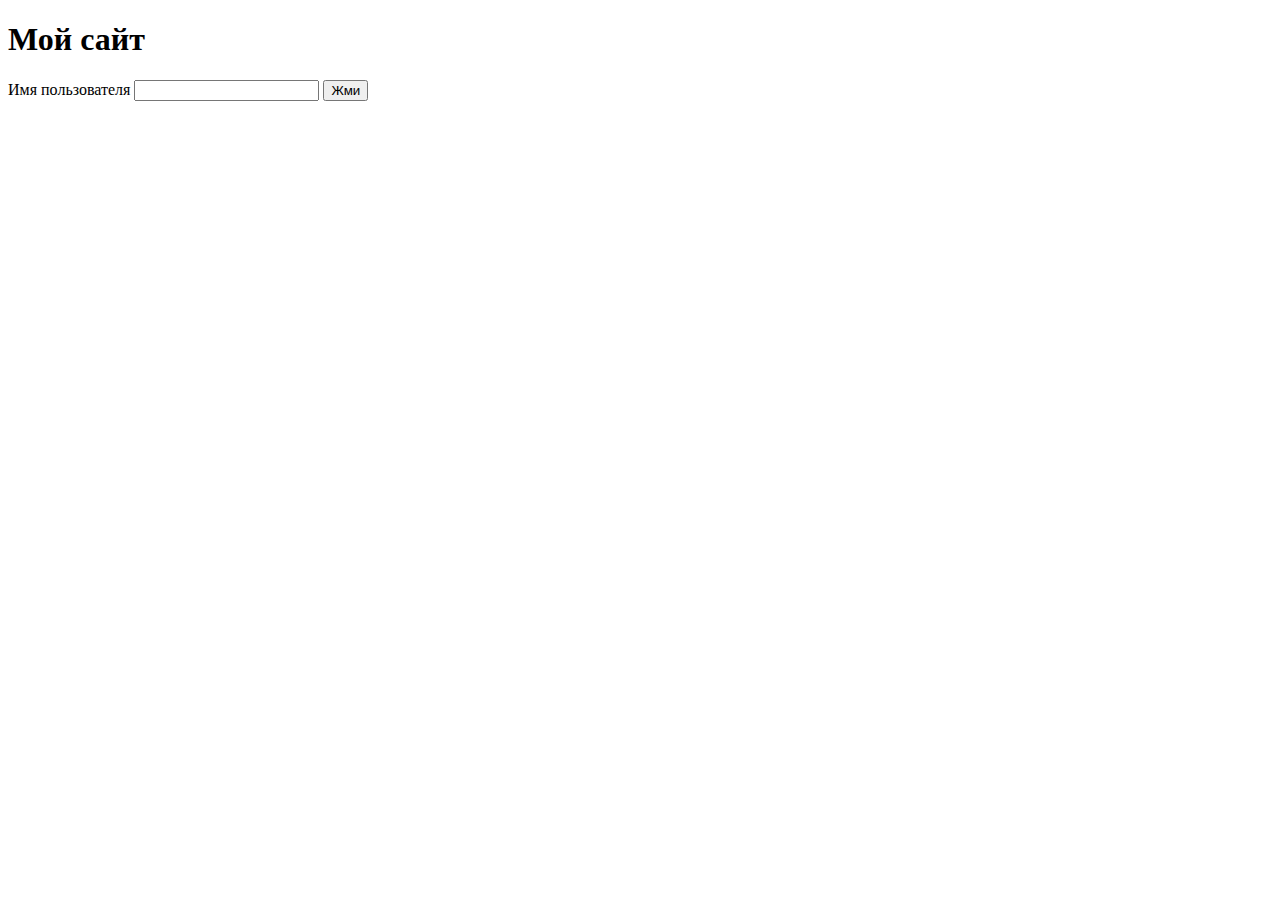
==== commit f864c0ca: "Добавил загаловок" ====
--- a/index.html
+++ b/index.html
@@ -5,10 +5,11 @@
     <link rel="stylesheet" href="./style.css">
   </head>
   <body>
+    <h1>Мой сайт</h1>
     <section>
       <label for="name">Имя пользователя</label>
       <input id="name"/>
-      <button onClick="sayHello">Жми</button>
+      <button onclick="sayHello()">Жми</button>
     </section>
 
     <script src="hello.js"></script>
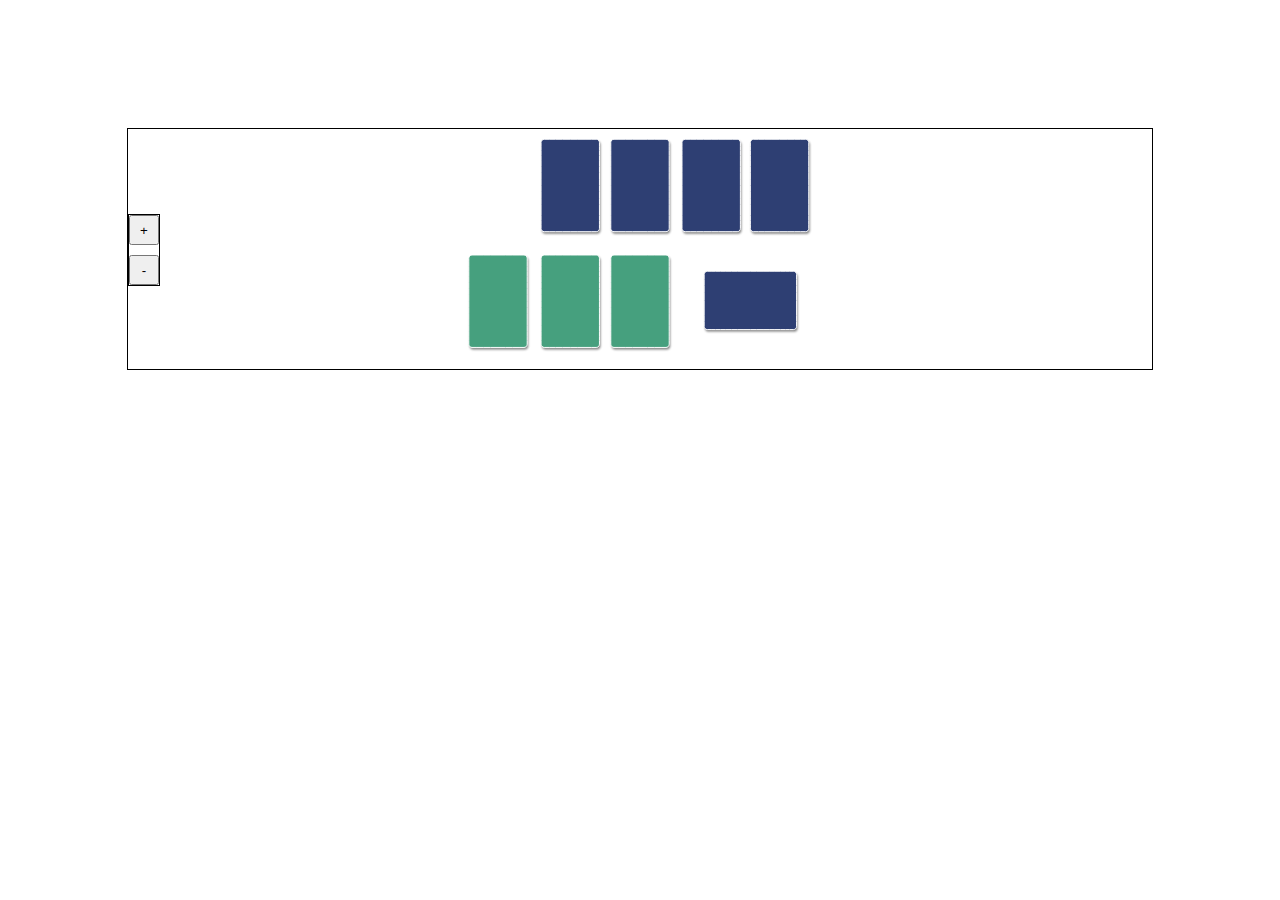
==== commit cc921fa6: "reservation" ====
--- a/index.html
+++ b/index.html
@@ -1,17 +1,349 @@
 <!DOCTYPE html>
 <html>
-  <head>
-    <meta charset="utf-8">
-    <link rel="stylesheet" href="./style.css">
-  </head>
-  <body>
-    <h1>Мой сайт</h1>
-    <section>
-      <label for="name">Имя пользователя</label>
-      <input id="name"/>
-      <button onclick="sayHello()">Жми</button>
-    </section>
-
-    <script src="hello.js"></script>
-  </body>
+<head>
+	<style>
+		#wrap {
+			width: 100%;
+			height: 100%;
+			overflow: hidden;
+		}
+		#app {
+			width: 1024px;
+			margin: 120px auto;
+			cursor: all-scroll;
+			border: 1px solid;
+			position: relative;
+		}
+		#room {
+			display: block;
+			margin: 0 auto;
+		}
+
+		#scale-buttons {
+			width: 30px;
+			height: 70px;
+			position: absolute;
+			top: 50%;
+			left: 0;
+			margin-top: -35px;
+			border: 1px solid;
+		}
+
+		#scale-buttons button {
+			cursor: pointer;
+			width: 30px;
+			height: 30px;
+			position: absolute;
+			left: 0;
+			z-index: 12;
+		}
+
+		#zoom-in {
+			top: 0;
+		}
+
+		#zoom-out {
+			bottom: 0;
+		}
+		.test {
+			cursor: pointer;
+		}
+	</style>
+</head>
+<body>
+<div id="wrap">
+	<div id="app">
+		<svg id="room" version="1.1" xmlns="http://www.w3.org/2000/svg" xmlns:xlink="http://www.w3.org/1999/xlink"
+				 preserveAspectRatio="xMidYMid meet" viewBox="0 0 740 480" width="360" height="240">
+			<defs>
+				<path
+					d="M24.69 252.32C21.06 252.32 18.12 255.26 18.12 258.89C18.12 295.58 18.12 399.06 18.12 435.75C18.12 439.38 21.06 442.32 24.69 442.32C47.37 442.32 108.86 442.32 131.54 442.32C135.17 442.32 138.12 439.38 138.12 435.75C138.12 399.06 138.12 295.58 138.12 258.89C138.12 255.26 135.17 252.32 131.54 252.32C108.86 252.32 47.37 252.32 24.69 252.32Z"
+					id="f2oLjQIHWn"></path>
+				<path
+					d="M173.21 252.32C169.58 252.32 166.63 255.26 166.63 258.89C166.63 295.58 166.63 399.06 166.63 435.75C166.63 439.38 169.58 442.32 173.21 442.32C195.89 442.32 257.38 442.32 280.06 442.32C283.69 442.32 286.63 439.38 286.63 435.75C286.63 399.06 286.63 295.58 286.63 258.89C286.63 255.26 283.69 252.32 280.06 252.32C257.38 252.32 195.89 252.32 173.21 252.32Z"
+					id="azGlqVqhm"></path>
+				<path
+					d="M316.57 252.32C312.94 252.32 310 255.26 310 258.89C310 295.58 310 399.06 310 435.75C310 439.38 312.94 442.32 316.57 442.32C339.26 442.32 400.74 442.32 423.43 442.32C427.06 442.32 430 439.38 430 435.75C430 399.06 430 295.58 430 258.89C430 255.26 427.06 252.32 423.43 252.32C400.74 252.32 339.26 252.32 316.57 252.32Z"
+					id="bG76HaSrX"></path>
+				<path
+					d="M173.21 14.42C169.58 14.42 166.63 17.36 166.63 20.99C166.63 57.68 166.63 161.16 166.63 197.85C166.63 201.48 169.58 204.42 173.21 204.42C195.89 204.42 257.38 204.42 280.06 204.42C283.69 204.42 286.63 201.48 286.63 197.85C286.63 161.16 286.63 57.68 286.63 20.99C286.63 17.36 283.69 14.42 280.06 14.42C257.38 14.42 195.89 14.42 173.21 14.42Z"
+					id="bDFSmaAS2"></path>
+				<path
+					d="M316.57 14.42C312.94 14.42 310 17.36 310 20.99C310 57.68 310 161.16 310 197.85C310 201.48 312.94 204.42 316.57 204.42C339.26 204.42 400.74 204.42 423.43 204.42C427.06 204.42 430 201.48 430 197.85C430 161.16 430 57.68 430 20.99C430 17.36 427.06 14.42 423.43 14.42C400.74 14.42 339.26 14.42 316.57 14.42Z"
+					id="b822W68mv"></path>
+				<path
+					d="M462.93 14.42C459.31 14.42 456.36 17.36 456.36 20.99C456.36 57.68 456.36 161.16 456.36 197.85C456.36 201.48 459.31 204.42 462.93 204.42C485.62 204.42 547.11 204.42 569.79 204.42C573.42 204.42 576.36 201.48 576.36 197.85C576.36 161.16 576.36 57.68 576.36 20.99C576.36 17.36 573.42 14.42 569.79 14.42C547.11 14.42 485.62 14.42 462.93 14.42Z"
+					id="bA1E9ZuwG"></path>
+				<path
+					d="M501.88 399.12C501.88 402.75 504.82 405.69 508.45 405.69C545.14 405.69 648.62 405.69 685.31 405.69C688.94 405.69 691.88 402.75 691.88 399.12C691.88 376.43 691.88 314.95 691.88 292.26C691.88 288.63 688.94 285.69 685.31 285.69C648.62 285.69 545.14 285.69 508.45 285.69C504.82 285.69 501.88 288.63 501.88 292.26C501.88 314.95 501.88 376.43 501.88 399.12Z"
+					id="j2CZrTOKk1"></path>
+				<path
+					d="M603.45 14.42C599.82 14.42 596.88 17.36 596.88 20.99C596.88 57.68 596.88 161.16 596.88 197.85C596.88 201.48 599.82 204.42 603.45 204.42C626.14 204.42 687.62 204.42 710.31 204.42C713.94 204.42 716.88 201.48 716.88 197.85C716.88 161.16 716.88 57.68 716.88 20.99C716.88 17.36 713.94 14.42 710.31 14.42C687.62 14.42 626.14 14.42 603.45 14.42Z"
+					id="auDvolD99"></path>
+			</defs>
+			<g id="main-g">
+				<g>
+					<g>
+						<g>
+							<filter id="shadow10807744" x="-1.88" y="232.32" width="163" height="234" filterUnits="userSpaceOnUse"
+											primitiveUnits="userSpaceOnUse">
+								<feFlood></feFlood>
+								<feComposite in2="SourceAlpha" operator="in"></feComposite>
+								<feGaussianBlur stdDeviation="2.24"></feGaussianBlur>
+								<feOffset dx="3" dy="4" result="afterOffset"></feOffset>
+								<feFlood flood-color="#000000" flood-opacity="0.5"></feFlood>
+								<feComposite in2="afterOffset" operator="in"></feComposite>
+								<feMorphology operator="dilate" radius="1"></feMorphology>
+								<feComposite in2="SourceAlpha" operator="out"></feComposite>
+							</filter>
+							<path
+								d="M24.69 252.32C21.06 252.32 18.12 255.26 18.12 258.89C18.12 295.58 18.12 399.06 18.12 435.75C18.12 439.38 21.06 442.32 24.69 442.32C47.37 442.32 108.86 442.32 131.54 442.32C135.17 442.32 138.12 439.38 138.12 435.75C138.12 399.06 138.12 295.58 138.12 258.89C138.12 255.26 135.17 252.32 131.54 252.32C108.86 252.32 47.37 252.32 24.69 252.32Z"
+								id="a1rRmQyqD" fill="white" fill-opacity="1" filter="url(#shadow10807744)"></path>
+						</g>
+						<use xlink:href="#f2oLjQIHWn" opacity="1" fill="#46a07e" fill-opacity="1"></use>
+						<g>
+							<use xlink:href="#f2oLjQIHWn" opacity="1" fill-opacity="0" stroke="#ffffff" stroke-width="2"
+									 stroke-opacity="1"></use>
+						</g>
+					</g>
+					<g>
+						<g>
+							<filter id="shadow11575508" x="146.63" y="232.32" width="163" height="234" filterUnits="userSpaceOnUse"
+											primitiveUnits="userSpaceOnUse">
+								<feFlood></feFlood>
+								<feComposite in2="SourceAlpha" operator="in"></feComposite>
+								<feGaussianBlur stdDeviation="2.24"></feGaussianBlur>
+								<feOffset dx="3" dy="4" result="afterOffset"></feOffset>
+								<feFlood flood-color="#000000" flood-opacity="0.5"></feFlood>
+								<feComposite in2="afterOffset" operator="in"></feComposite>
+								<feMorphology operator="dilate" radius="1"></feMorphology>
+								<feComposite in2="SourceAlpha" operator="out"></feComposite>
+							</filter>
+							<path
+								d="M173.21 252.32C169.58 252.32 166.63 255.26 166.63 258.89C166.63 295.58 166.63 399.06 166.63 435.75C166.63 439.38 169.58 442.32 173.21 442.32C195.89 442.32 257.38 442.32 280.06 442.32C283.69 442.32 286.63 439.38 286.63 435.75C286.63 399.06 286.63 295.58 286.63 258.89C286.63 255.26 283.69 252.32 280.06 252.32C257.38 252.32 195.89 252.32 173.21 252.32Z"
+								id="bgWGuJEkp" fill="white" fill-opacity="1" filter="url(#shadow11575508)"></path>
+						</g>
+						<use xlink:href="#azGlqVqhm" opacity="1" fill="#46a07e" fill-opacity="1"></use>
+						<g>
+							<use xlink:href="#azGlqVqhm" opacity="1" fill-opacity="0" stroke="#ffffff" stroke-width="2"
+									 stroke-opacity="1"></use>
+						</g>
+					</g>
+					<g>
+						<g>
+							<filter id="shadow5551250" x="290" y="232.32" width="163" height="234" filterUnits="userSpaceOnUse"
+											primitiveUnits="userSpaceOnUse">
+								<feFlood></feFlood>
+								<feComposite in2="SourceAlpha" operator="in"></feComposite>
+								<feGaussianBlur stdDeviation="2.24"></feGaussianBlur>
+								<feOffset dx="3" dy="4" result="afterOffset"></feOffset>
+								<feFlood flood-color="#000000" flood-opacity="0.5"></feFlood>
+								<feComposite in2="afterOffset" operator="in"></feComposite>
+								<feMorphology operator="dilate" radius="1"></feMorphology>
+								<feComposite in2="SourceAlpha" operator="out"></feComposite>
+							</filter>
+							<path
+								d="M316.57 252.32C312.94 252.32 310 255.26 310 258.89C310 295.58 310 399.06 310 435.75C310 439.38 312.94 442.32 316.57 442.32C339.26 442.32 400.74 442.32 423.43 442.32C427.06 442.32 430 439.38 430 435.75C430 399.06 430 295.58 430 258.89C430 255.26 427.06 252.32 423.43 252.32C400.74 252.32 339.26 252.32 316.57 252.32Z"
+								id="a4wKQ1MhYj" fill="white" fill-opacity="1" filter="url(#shadow5551250)"></path>
+						</g>
+						<use xlink:href="#bG76HaSrX" opacity="1" fill="#46a07e" fill-opacity="1"></use>
+						<g>
+							<use xlink:href="#bG76HaSrX" opacity="1" fill-opacity="0" stroke="#ffffff" stroke-width="2"
+									 stroke-opacity="1"></use>
+						</g>
+					</g>
+					<g>
+						<g>
+							<filter id="shadow3678734" x="146.63" y="-5.58" width="163" height="234" filterUnits="userSpaceOnUse"
+											primitiveUnits="userSpaceOnUse">
+								<feFlood></feFlood>
+								<feComposite in2="SourceAlpha" operator="in"></feComposite>
+								<feGaussianBlur stdDeviation="2.24"></feGaussianBlur>
+								<feOffset dx="3" dy="4" result="afterOffset"></feOffset>
+								<feFlood flood-color="#000000" flood-opacity="0.5"></feFlood>
+								<feComposite in2="afterOffset" operator="in"></feComposite>
+								<feMorphology operator="dilate" radius="1"></feMorphology>
+								<feComposite in2="SourceAlpha" operator="out"></feComposite>
+							</filter>
+							<path
+								d="M173.21 14.42C169.58 14.42 166.63 17.36 166.63 20.99C166.63 57.68 166.63 161.16 166.63 197.85C166.63 201.48 169.58 204.42 173.21 204.42C195.89 204.42 257.38 204.42 280.06 204.42C283.69 204.42 286.63 201.48 286.63 197.85C286.63 161.16 286.63 57.68 286.63 20.99C286.63 17.36 283.69 14.42 280.06 14.42C257.38 14.42 195.89 14.42 173.21 14.42Z"
+								id="fr2lcY3Mx" fill="white" fill-opacity="1" filter="url(#shadow3678734)"></path>
+						</g>
+						<use xlink:href="#bDFSmaAS2" opacity="1" fill="#2e3f73" fill-opacity="1"></use>
+						<g>
+							<use xlink:href="#bDFSmaAS2" opacity="1" fill-opacity="0" stroke="#ffffff" stroke-width="2"
+									 stroke-opacity="1"></use>
+						</g>
+					</g>
+					<g>
+						<g>
+							<filter id="shadow14469230" x="290" y="-5.58" width="163" height="234" filterUnits="userSpaceOnUse"
+											primitiveUnits="userSpaceOnUse">
+								<feFlood></feFlood>
+								<feComposite in2="SourceAlpha" operator="in"></feComposite>
+								<feGaussianBlur stdDeviation="2.24"></feGaussianBlur>
+								<feOffset dx="3" dy="4" result="afterOffset"></feOffset>
+								<feFlood flood-color="#000000" flood-opacity="0.5"></feFlood>
+								<feComposite in2="afterOffset" operator="in"></feComposite>
+								<feMorphology operator="dilate" radius="1"></feMorphology>
+								<feComposite in2="SourceAlpha" operator="out"></feComposite>
+							</filter>
+							<path
+								d="M316.57 14.42C312.94 14.42 310 17.36 310 20.99C310 57.68 310 161.16 310 197.85C310 201.48 312.94 204.42 316.57 204.42C339.26 204.42 400.74 204.42 423.43 204.42C427.06 204.42 430 201.48 430 197.85C430 161.16 430 57.68 430 20.99C430 17.36 427.06 14.42 423.43 14.42C400.74 14.42 339.26 14.42 316.57 14.42Z"
+								id="d38y4Vlunz" fill="white" fill-opacity="1" filter="url(#shadow14469230)"></path>
+						</g>
+						<use xlink:href="#b822W68mv" opacity="1" fill="#2e3f73" fill-opacity="1"></use>
+						<g>
+							<use xlink:href="#b822W68mv" opacity="1" fill-opacity="0" stroke="#ffffff" stroke-width="2"
+									 stroke-opacity="1"></use>
+						</g>
+					</g>
+					<g>
+						<g>
+							<filter id="shadow7485113" x="436.36" y="-5.58" width="163" height="234" filterUnits="userSpaceOnUse"
+											primitiveUnits="userSpaceOnUse">
+								<feFlood></feFlood>
+								<feComposite in2="SourceAlpha" operator="in"></feComposite>
+								<feGaussianBlur stdDeviation="2.24"></feGaussianBlur>
+								<feOffset dx="3" dy="4" result="afterOffset"></feOffset>
+								<feFlood flood-color="#000000" flood-opacity="0.5"></feFlood>
+								<feComposite in2="afterOffset" operator="in"></feComposite>
+								<feMorphology operator="dilate" radius="1"></feMorphology>
+								<feComposite in2="SourceAlpha" operator="out"></feComposite>
+							</filter>
+							<path
+								d="M462.93 14.42C459.31 14.42 456.36 17.36 456.36 20.99C456.36 57.68 456.36 161.16 456.36 197.85C456.36 201.48 459.31 204.42 462.93 204.42C485.62 204.42 547.11 204.42 569.79 204.42C573.42 204.42 576.36 201.48 576.36 197.85C576.36 161.16 576.36 57.68 576.36 20.99C576.36 17.36 573.42 14.42 569.79 14.42C547.11 14.42 485.62 14.42 462.93 14.42Z"
+								id="bMY9Oyia" fill="white" fill-opacity="1" filter="url(#shadow7485113)"></path>
+						</g>
+						<use xlink:href="#bA1E9ZuwG" opacity="1" fill="#2e3f73" fill-opacity="1"></use>
+						<g>
+							<use xlink:href="#bA1E9ZuwG" opacity="1" fill-opacity="0" stroke="#ffffff" stroke-width="2"
+									 stroke-opacity="1"></use>
+						</g>
+					</g>
+					<g class="test" id="table-5">
+						<g>
+							<filter id="shadow2970215" x="481.88" y="265.69" width="233" height="164" filterUnits="userSpaceOnUse"
+											primitiveUnits="userSpaceOnUse">
+								<feFlood></feFlood>
+								<feComposite in2="SourceAlpha" operator="in"></feComposite>
+								<feGaussianBlur stdDeviation="2.24"></feGaussianBlur>
+								<feOffset dx="3" dy="4" result="afterOffset"></feOffset>
+								<feFlood flood-color="#000000" flood-opacity="0.5"></feFlood>
+								<feComposite in2="afterOffset" operator="in"></feComposite>
+								<feMorphology operator="dilate" radius="1"></feMorphology>
+								<feComposite in2="SourceAlpha" operator="out"></feComposite>
+							</filter>
+							<path
+								d="M501.88 399.12C501.88 402.75 504.82 405.69 508.45 405.69C545.14 405.69 648.62 405.69 685.31 405.69C688.94 405.69 691.88 402.75 691.88 399.12C691.88 376.43 691.88 314.95 691.88 292.26C691.88 288.63 688.94 285.69 685.31 285.69C648.62 285.69 545.14 285.69 508.45 285.69C504.82 285.69 501.88 288.63 501.88 292.26C501.88 314.95 501.88 376.43 501.88 399.12Z"
+								id="b1m8rHKQ1u" fill="white" fill-opacity="1" filter="url(#shadow2970215)"></path>
+						</g>
+						<use xlink:href="#j2CZrTOKk1" opacity="1" fill="#2e3f73" fill-opacity="1"></use>
+						<g>
+							<use xlink:href="#j2CZrTOKk1" opacity="1" fill-opacity="0" stroke="#ffffff" stroke-width="2"
+									 stroke-opacity="1"></use>
+						</g>
+					</g>
+					<g>
+						<g>
+							<filter id="shadow5802467" x="576.88" y="-5.58" width="163" height="234" filterUnits="userSpaceOnUse"
+											primitiveUnits="userSpaceOnUse">
+								<feFlood></feFlood>
+								<feComposite in2="SourceAlpha" operator="in"></feComposite>
+								<feGaussianBlur stdDeviation="2.24"></feGaussianBlur>
+								<feOffset dx="3" dy="4" result="afterOffset"></feOffset>
+								<feFlood flood-color="#000000" flood-opacity="0.5"></feFlood>
+								<feComposite in2="afterOffset" operator="in"></feComposite>
+								<feMorphology operator="dilate" radius="1"></feMorphology>
+								<feComposite in2="SourceAlpha" operator="out"></feComposite>
+							</filter>
+							<path class="test"
+								d="M603.45 14.42C599.82 14.42 596.88 17.36 596.88 20.99C596.88 57.68 596.88 161.16 596.88 197.85C596.88 201.48 599.82 204.42 603.45 204.42C626.14 204.42 687.62 204.42 710.31 204.42C713.94 204.42 716.88 201.48 716.88 197.85C716.88 161.16 716.88 57.68 716.88 20.99C716.88 17.36 713.94 14.42 710.31 14.42C687.62 14.42 626.14 14.42 603.45 14.42Z"
+								id="bKYJZoMd" fill="white" fill-opacity="1" filter="url(#shadow5802467)"></path>
+						</g>
+						<use xlink:href="#auDvolD99" opacity="1" fill="#2e3f73" fill-opacity="1"></use>
+						<g>
+							<use xlink:href="#auDvolD99" opacity="1" fill-opacity="0" stroke="#ffffff" stroke-width="2"
+									 stroke-opacity="1"></use>
+						</g>
+					</g>
+				</g>
+			</g>
+		</svg>
+
+
+		<div id="scale-buttons">
+			<button id="zoom-in" onclick="zoom('in')">+</button>
+			<button id="zoom-out" onclick="zoom('out')">-</button>
+		</div>
+	</div>
+</div>
+<script>
+    const room = document.getElementById('room');
+    const app = document.getElementById('app');
+		const step = 0.1;
+		let scale = 1;
+    const debouncedScroll = debounce(doScroll, 40);
+
+    function debounce(f, ms) {
+
+        let isCooldown = false;
+
+        return function() {
+            if (isCooldown) return;
+
+            f.apply(this, arguments);
+
+            isCooldown = true;
+
+            setTimeout(() => isCooldown = false, ms);
+        };
+
+    }
+
+    const text = document.createElementNS('http://www.w3.org/2000/svg', 'text');
+
+
+    text.setAttribute('fill', '#fff');
+    text.setAttribute('font-size', '72');
+    text.setAttribute('id', 'svg-text');
+    text.textContent = '5';
+
+    const main = document.getElementById('table-5');
+    const size = main.getBoundingClientRect();
+    console.log(size)
+		const x = Math.ceil(size.x/2);
+		const y = Math.ceil(size.y/2);
+    text.setAttribute('x', x);
+    text.setAttribute('y', y);
+
+
+    // main.appendChild(text);
+
+    function zoom(direction) {
+				scale = direction === 'in' ? scale + step : scale - step;
+        scaleRoom(scale > 0.1 ? scale : step);
+    }
+
+    function scaleRoom(scale) {
+        console.log('zoom');
+        room.setAttribute("transform", `scale(${scale})`);
+    }
+
+    function doScroll(e) {
+        scale = e.deltaY > 0 ? scale + step : scale - step;
+        scaleRoom(scale > 0.1 ? scale : step);
+        e.preventDefault(); // disable the actual scrolling
+    }
+		const tables = document.querySelectorAll('.test');
+
+    tables.forEach(function(item) {
+       item.addEventListener('click', function(e) {
+           console.log(e.currentTarget.id);
+			 });
+		});
+
+    app.addEventListener("wheel", debouncedScroll, false);
+</script>
+</body>
 </html>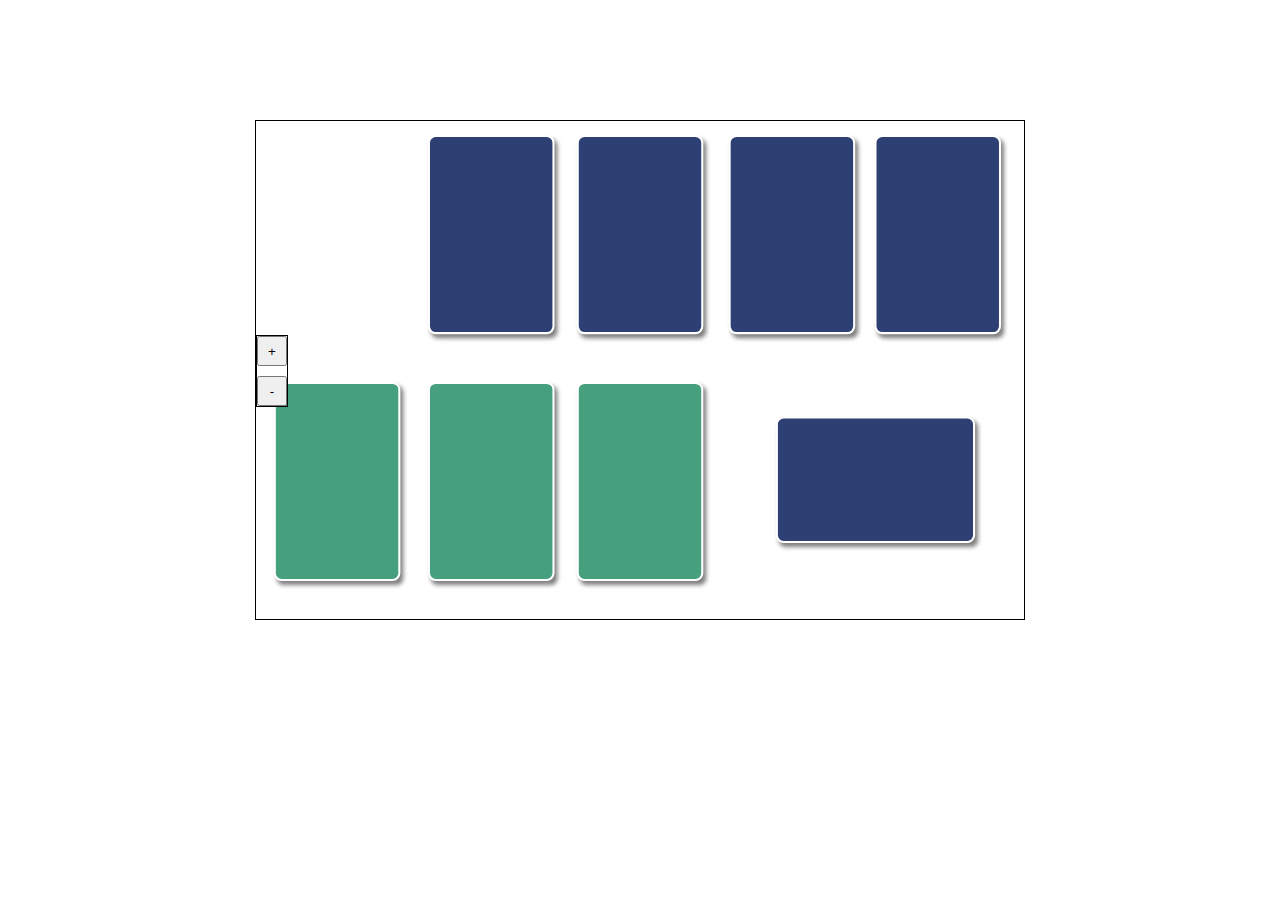
==== commit b0da7d4e: "gesture test" ====
--- a/index.html
+++ b/index.html
@@ -1,14 +1,20 @@
-<!DOCTYPE html>
 <html>
 <head>
+	<meta name="viewport" content="width=device-width, initial-scale=1" />
+
 	<style>
+		html, body{
+			margin: 0;
+			padding: 0;
+		}
 		#wrap {
 			width: 100%;
 			height: 100%;
 			overflow: hidden;
 		}
 		#app {
-			width: 1024px;
+			max-width: 768px;
+			width: 100%;
 			margin: 120px auto;
 			cursor: all-scroll;
 			border: 1px solid;
@@ -52,9 +58,12 @@
 </head>
 <body>
 <div id="wrap">
+	<!--<div>
+		<img src="https://orion-sport.com.ua/wp-content/uploads/2018/10/Orion-logo_website_2x.png" alt="">
+	</div>-->
 	<div id="app">
 		<svg id="room" version="1.1" xmlns="http://www.w3.org/2000/svg" xmlns:xlink="http://www.w3.org/1999/xlink"
-				 preserveAspectRatio="xMidYMid meet" viewBox="0 0 740 480" width="360" height="240">
+				 preserveAspectRatio="xMidYMid meet" viewBox="0 0 740 480" width="100%">
 			<defs>
 				<path
 					d="M24.69 252.32C21.06 252.32 18.12 255.26 18.12 258.89C18.12 295.58 18.12 399.06 18.12 435.75C18.12 439.38 21.06 442.32 24.69 442.32C47.37 442.32 108.86 442.32 131.54 442.32C135.17 442.32 138.12 439.38 138.12 435.75C138.12 399.06 138.12 295.58 138.12 258.89C138.12 255.26 135.17 252.32 131.54 252.32C108.86 252.32 47.37 252.32 24.69 252.32Z"
@@ -344,6 +353,15 @@
 		});
 
     app.addEventListener("wheel", debouncedScroll, false);
+    window.addEventListener("gesturechange", function (e) {
+        if (e.scale < 1.0) {
+            console.log('User moved fingers closer together');
+            // User moved fingers closer together
+        } else if (e.scale > 1.0) {
+            console.log('User moved fingers further apart');
+            // User moved fingers further apart
+        }
+    }, false);
 </script>
 </body>
 </html>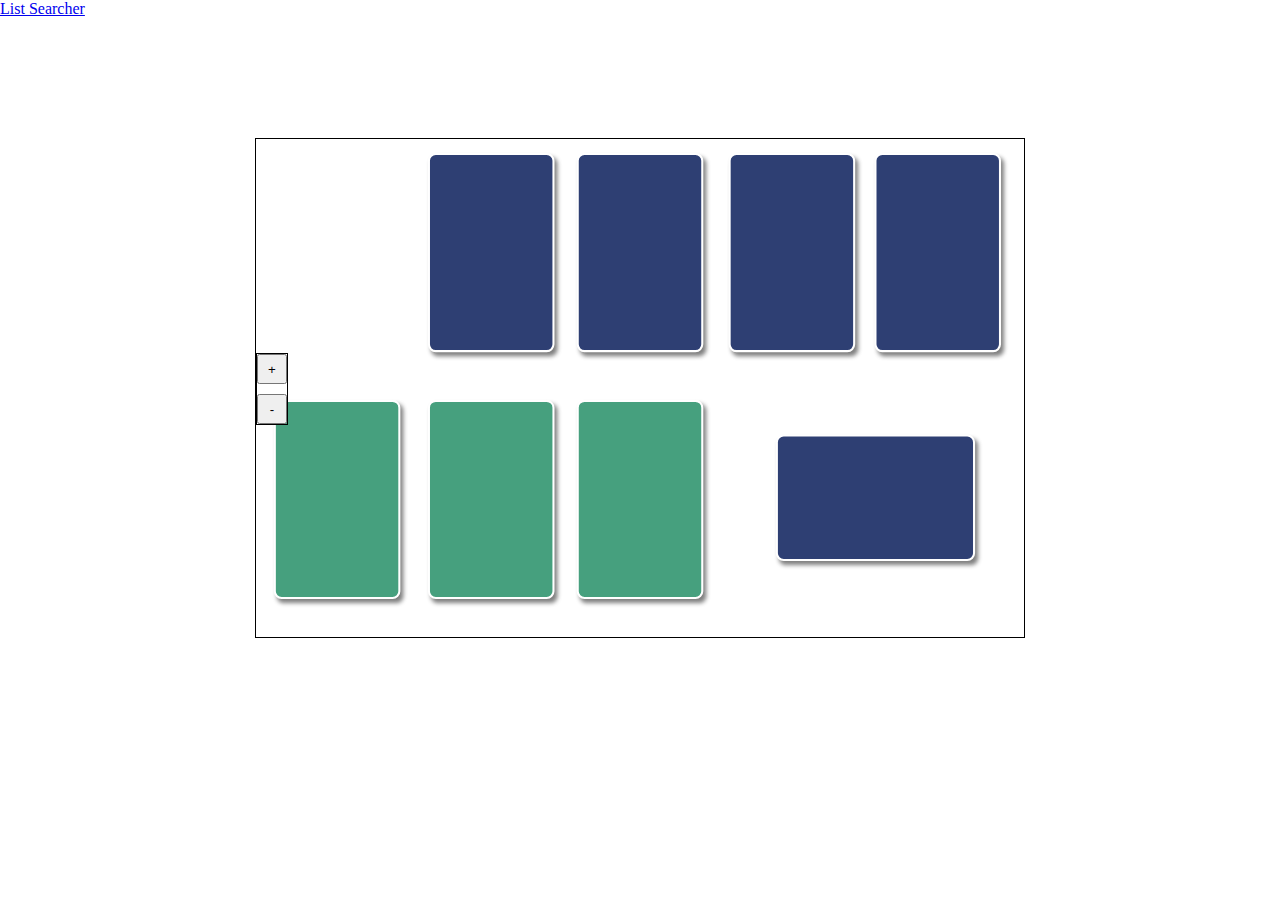
==== commit 5c19eca6: "Add bookmarklet to main page" ====
--- a/index.html
+++ b/index.html
@@ -57,6 +57,8 @@
 	</style>
 </head>
 <body>
+<a href="javascript:(function()%7Bif%20(window.ListSearcherInjected)%20return%3B%0A%0Awindow.ListSearcherInjected%20%3D%20true%3B%0A%0A%2F%2F%20Create%20and%20style%20the%20search%20panel%0Aconst%20panel%20%3D%20document.createElement('div')%3B%0Apanel.id%20%3D%20'list-searcher-panel'%3B%0Apanel.style.cssText%20%3D%20%60%0A%20%20%20%20%20%20%20%20position%3A%20fixed%3B%0A%20%20%20%20%20%20%20%20top%3A%2020px%3B%0A%20%20%20%20%20%20%20%20right%3A%2020px%3B%0A%20%20%20%20%20%20%20%20width%3A%20300px%3B%0A%20%20%20%20%20%20%20%20padding%3A%2010px%3B%0A%20%20%20%20%20%20%20%20background-color%3A%20%23f9f9f9%3B%0A%20%20%20%20%20%20%20%20border%3A%201px%20solid%20%23ccc%3B%0A%20%20%20%20%20%20%20%20border-radius%3A%205px%3B%0A%20%20%20%20%20%20%20%20box-shadow%3A%200%202px%208px%20rgba(0%2C0%2C0%2C0.2)%3B%0A%20%20%20%20%20%20%20%20z-index%3A%2010000%3B%0A%20%20%20%20%20%20%20%20font-family%3A%20Arial%2C%20sans-serif%3B%0A%20%20%20%20%20%20%20%20font-size%3A%2014px%3B%0A%20%20%20%20%60%3B%0A%0Apanel.innerHTML%20%3D%20%60%0A%20%20%20%20%20%20%20%20%3Cdiv%20style%3D%22display%3A%20flex%3B%20justify-content%3A%20space-between%3B%20align-items%3A%20center%3B%22%3E%0A%20%20%20%20%20%20%20%20%20%20%20%20%3Ch3%20style%3D%22margin%3A%200%3B%20font-size%3A%2016px%3B%22%3EList%20Searcher%3C%2Fh3%3E%0A%20%20%20%20%20%20%20%20%20%20%20%20%3Cbutton%20id%3D%22list-searcher-close%22%20style%3D%22background%3A%20none%3B%20border%3A%20none%3B%20font-size%3A%2016px%3B%20cursor%3A%20pointer%3B%22%3E%26times%3B%3C%2Fbutton%3E%0A%20%20%20%20%20%20%20%20%3C%2Fdiv%3E%0A%20%20%20%20%20%20%20%20%3Cinput%20type%3D%22text%22%20id%3D%22list-searcher-input%22%20placeholder%3D%22Enter%20list%20item%20(e.g.%2C%205.1)%22%20style%3D%22width%3A%20100%25%3B%20padding%3A%205px%3B%20margin-top%3A%2010px%3B%20box-sizing%3A%20border-box%3B%22%3E%0A%20%20%20%20%20%20%20%20%3Cdiv%20style%3D%22margin-top%3A%2010px%3B%20display%3A%20flex%3B%20justify-content%3A%20space-between%3B%22%3E%0A%20%20%20%20%20%20%20%20%20%20%20%20%3Cbutton%20id%3D%22list-searcher-prev%22%20disabled%3EPrevious%3C%2Fbutton%3E%0A%20%20%20%20%20%20%20%20%20%20%20%20%3Cbutton%20id%3D%22list-searcher-next%22%20disabled%3ENext%3C%2Fbutton%3E%0A%20%20%20%20%20%20%20%20%3C%2Fdiv%3E%0A%20%20%20%20%20%20%20%20%3Cdiv%20id%3D%22list-searcher-info%22%20style%3D%22margin-top%3A%2010px%3B%22%3E%3C%2Fdiv%3E%0A%20%20%20%20%60%3B%0Adocument.body.appendChild(panel)%3B%0A%0A%2F%2F%20Inject%20highlight%20styles%0Aconst%20style%20%3D%20document.createElement('style')%3B%0Astyle.textContent%20%3D%20%60%0A%20%20%20%20%20%20%20%20.list-searcher-highlight%20%7B%0A%20%20%20%20%20%20%20%20%20%20%20%20background-color%3A%20yellow%20!important%3B%0A%20%20%20%20%20%20%20%20%20%20%20%20border%3A%202px%20solid%20red%20!important%3B%0A%20%20%20%20%20%20%20%20%7D%0A%20%20%20%20%60%3B%0Adocument.head.appendChild(style)%3B%0A%0A%2F%2F%20Variables%20and%20functions%0Alet%20currentMatches%20%3D%20%5B%5D%3B%0Alet%20currentMatchIndex%20%3D%20-1%3B%0A%0Afunction%20getListItemNumber(item)%20%7B%0A%20%20let%20numbers%20%3D%20%5B%5D%3B%0A%20%20let%20current%20%3D%20item%3B%0A%20%20while%20(current%20%26%26%20current.tagName%20%3D%3D%3D%20'LI')%20%7B%0A%20%20%20%20let%20parentOl%20%3D%20current.closest('ol')%3B%0A%20%20%20%20if%20(parentOl)%20%7B%0A%20%20%20%20%20%20let%20children%20%3D%20Array.from(parentOl.children)%3B%0A%20%20%20%20%20%20numbers.unshift(children.indexOf(current)%20%2B%201)%3B%0A%20%20%20%20%20%20current%20%3D%20parentOl.parentElement%3B%0A%20%20%20%20%7D%20else%20%7B%0A%20%20%20%20%20%20break%3B%0A%20%20%20%20%7D%0A%20%20%7D%0A%20%20return%20numbers.join('.')%3B%0A%7D%0A%0Afunction%20indexLists()%20%7B%0A%20%20let%20listItems%20%3D%20document.querySelectorAll('ol%20li')%3B%0A%20%20let%20index%20%3D%20%7B%7D%3B%0A%20%20listItems.forEach((item)%20%3D%3E%20%7B%0A%20%20%20%20let%20number%20%3D%20getListItemNumber(item)%3B%0A%20%20%20%20if%20(number)%20%7B%0A%20%20%20%20%20%20if%20(!index%5Bnumber%5D)%20index%5Bnumber%5D%20%3D%20%5B%5D%3B%0A%20%20%20%20%20%20index%5Bnumber%5D.push(item)%3B%0A%20%20%20%20%7D%0A%20%20%7D)%3B%0A%20%20return%20index%3B%0A%7D%0A%0Aasync%20function%20highlightAndScrollToMatch()%20%7B%0A%20%20document.querySelectorAll('.list-searcher-highlight').forEach(el%20%3D%3E%20el.classList.remove('list-searcher-highlight'))%3B%0A%20%20if%20(currentMatches%5BcurrentMatchIndex%5D)%20%7B%0A%20%20%20%20const%20targetElement%20%3D%20currentMatches%5BcurrentMatchIndex%5D%3B%0A%20%20%20%20targetElement.classList.add('list-searcher-highlight')%3B%0A%0A%20%20%20%20const%20rect%20%3D%20targetElement.getBoundingClientRect()%3B%0A%20%20%20%20const%20targetScrollPosition%20%3D%20window.pageYOffset%20%2B%20rect.top%20-%20100%3B%0A%0A%20%20%20%20return%20new%20Promise((resolve)%20%3D%3E%20%7B%0A%20%20%20%20%20%20window.scrollTo(%7B%0A%20%20%20%20%20%20%20%20top%3A%20targetScrollPosition%2C%0A%20%20%20%20%20%20%20%20behavior%3A%20'smooth'%0A%20%20%20%20%20%20%7D)%3B%0A%20%20%20%20%20%20%0A%20%20%20%20%20%20%2F%2F%20Use%20requestAnimationFrame%20to%20check%20when%20scrolling%20has%20finished%0A%20%20%20%20%20%20function%20checkScrollEnd()%20%7B%0A%20%20%20%20%20%20%20%20const%20currentPosition%20%3D%20window.pageYOffset%3B%0A%20%20%20%20%20%20%20%20if%20(Math.abs(currentPosition%20-%20targetScrollPosition)%20%3C%202)%20%7B%0A%20%20%20%20%20%20%20%20%20%20resolve()%3B%0A%20%20%20%20%20%20%20%20%7D%20else%20%7B%0A%20%20%20%20%20%20%20%20%20%20requestAnimationFrame(checkScrollEnd)%3B%0A%20%20%20%20%20%20%20%20%7D%0A%20%20%20%20%20%20%7D%0A%20%20%20%20%20%20requestAnimationFrame(checkScrollEnd)%3B%0A%20%20%20%20%7D)%3B%0A%20%20%7D%0A%7D%0A%0Afunction%20updateUI()%20%7B%0A%20%20const%20info%20%3D%20document.getElementById('list-searcher-info')%3B%0A%20%20const%20prevBtn%20%3D%20document.getElementById('list-searcher-prev')%3B%0A%20%20const%20nextBtn%20%3D%20document.getElementById('list-searcher-next')%3B%0A%0A%20%20if%20(currentMatches.length%20%3E%200)%20%7B%0A%20%20%20%20info.textContent%20%3D%20%60Match%20%24%7BcurrentMatchIndex%20%2B%201%7D%20of%20%24%7BcurrentMatches.length%7D%60%3B%0A%20%20%20%20prevBtn.disabled%20%3D%20currentMatchIndex%20%3C%3D%200%3B%0A%20%20%20%20nextBtn.disabled%20%3D%20currentMatchIndex%20%3E%3D%20currentMatches.length%20-%201%3B%0A%20%20%7D%20else%20%7B%0A%20%20%20%20info.textContent%20%3D%20'No%20matches%20found'%3B%0A%20%20%20%20prevBtn.disabled%20%3D%20nextBtn.disabled%20%3D%20true%3B%0A%20%20%7D%0A%7D%0A%0Aconst%20listIndex%20%3D%20indexLists()%3B%0A%0A%2F%2F%20Helper%20function%20to%20debounce%20the%20search%0Afunction%20debounce(func%2C%20wait)%20%7B%0A%20%20let%20timeout%3B%0A%20%20return%20function%20executedFunction(...args)%20%7B%0A%20%20%20%20const%20later%20%3D%20()%20%3D%3E%20%7B%0A%20%20%20%20%20%20clearTimeout(timeout)%3B%0A%20%20%20%20%20%20func(...args)%3B%0A%20%20%20%20%7D%3B%0A%20%20%20%20clearTimeout(timeout)%3B%0A%20%20%20%20timeout%20%3D%20setTimeout(later%2C%20wait)%3B%0A%20%20%7D%3B%0A%7D%0A%0A%2F%2F%20Debounced%20search%20function%0Aconst%20debouncedSearch%20%3D%20debounce(async%20function(query)%20%7B%0A%20%20currentMatches%20%3D%20listIndex%5Bquery%5D%20%7C%7C%20%5B%5D%3B%0A%20%20currentMatchIndex%20%3D%20currentMatches.length%20%3E%200%20%3F%200%20%3A%20-1%3B%0A%20%20await%20highlightAndScrollToMatch()%3B%0A%20%20updateUI()%3B%0A%7D%2C%20300)%3B%0A%0A%2F%2F%20Update%20event%20listener%20to%20use%20debounced%20search%0Adocument.getElementById('list-searcher-input').addEventListener('input'%2C%20function()%20%7B%0A%20%20const%20query%20%3D%20this.value.trim()%3B%0A%20%20if%20(query)%20%7B%0A%20%20%20%20debouncedSearch(query)%3B%0A%20%20%7D%20else%20%7B%0A%20%20%20%20%2F%2F%20Clear%20highlights%20if%20the%20input%20is%20empty%0A%20%20%20%20document.querySelectorAll('.list-searcher-highlight').forEach(el%20%3D%3E%20el.classList.remove('list-searcher-highlight'))%3B%0A%20%20%20%20updateUI()%3B%0A%20%20%7D%0A%7D)%3B%0A%0A%2F%2F%20Update%20event%20listener%20for%20input%20to%20use%20async%2Fawait%0Adocument.getElementById('list-searcher-input').addEventListener('keyup'%2C%20async%20function%20(e)%20%7B%0A%20%20if%20(e.key%20%3D%3D%3D%20'Enter')%20%7B%0A%20%20%20%20const%20query%20%3D%20this.value.trim()%3B%0A%20%20%20%20currentMatches%20%3D%20listIndex%5Bquery%5D%20%7C%7C%20%5B%5D%3B%0A%20%20%20%20currentMatchIndex%20%3D%20currentMatches.length%20%3E%200%20%3F%200%20%3A%20-1%3B%0A%20%20%20%20await%20highlightAndScrollToMatch()%3B%0A%20%20%20%20updateUI()%3B%0A%20%20%7D%0A%7D)%3B%0A%0A%2F%2F%20Update%20the%20next%20and%20previous%20button%20event%20listeners%0Adocument.getElementById('list-searcher-prev').addEventListener('click'%2C%20async%20function%20()%20%7B%0A%20%20if%20(currentMatchIndex%20%3E%200)%20%7B%0A%20%20%20%20currentMatchIndex--%3B%0A%20%20%20%20await%20highlightAndScrollToMatch()%3B%0A%20%20%20%20updateUI()%3B%0A%20%20%7D%0A%7D)%3B%0A%0Adocument.getElementById('list-searcher-next').addEventListener('click'%2C%20async%20function%20()%20%7B%0A%20%20if%20(currentMatchIndex%20%3C%20currentMatches.length%20-%201)%20%7B%0A%20%20%20%20currentMatchIndex%2B%2B%3B%0A%20%20%20%20await%20highlightAndScrollToMatch()%3B%0A%20%20%20%20updateUI()%3B%0A%20%20%7D%0A%7D)%3B%0A%0Adocument.getElementById('list-searcher-close').addEventListener('click'%2C%20function%20()%20%7B%0A%20%20panel.remove()%3B%0A%20%20style.remove()%3B%0A%20%20window.ListSearcherInjected%20%3D%20false%3B%0A%7D)%3B%7D)()%3B">List Searcher</a>
+
 <div id="wrap">
 	<!--<div>
 		<img src="https://orion-sport.com.ua/wp-content/uploads/2018/10/Orion-logo_website_2x.png" alt="">
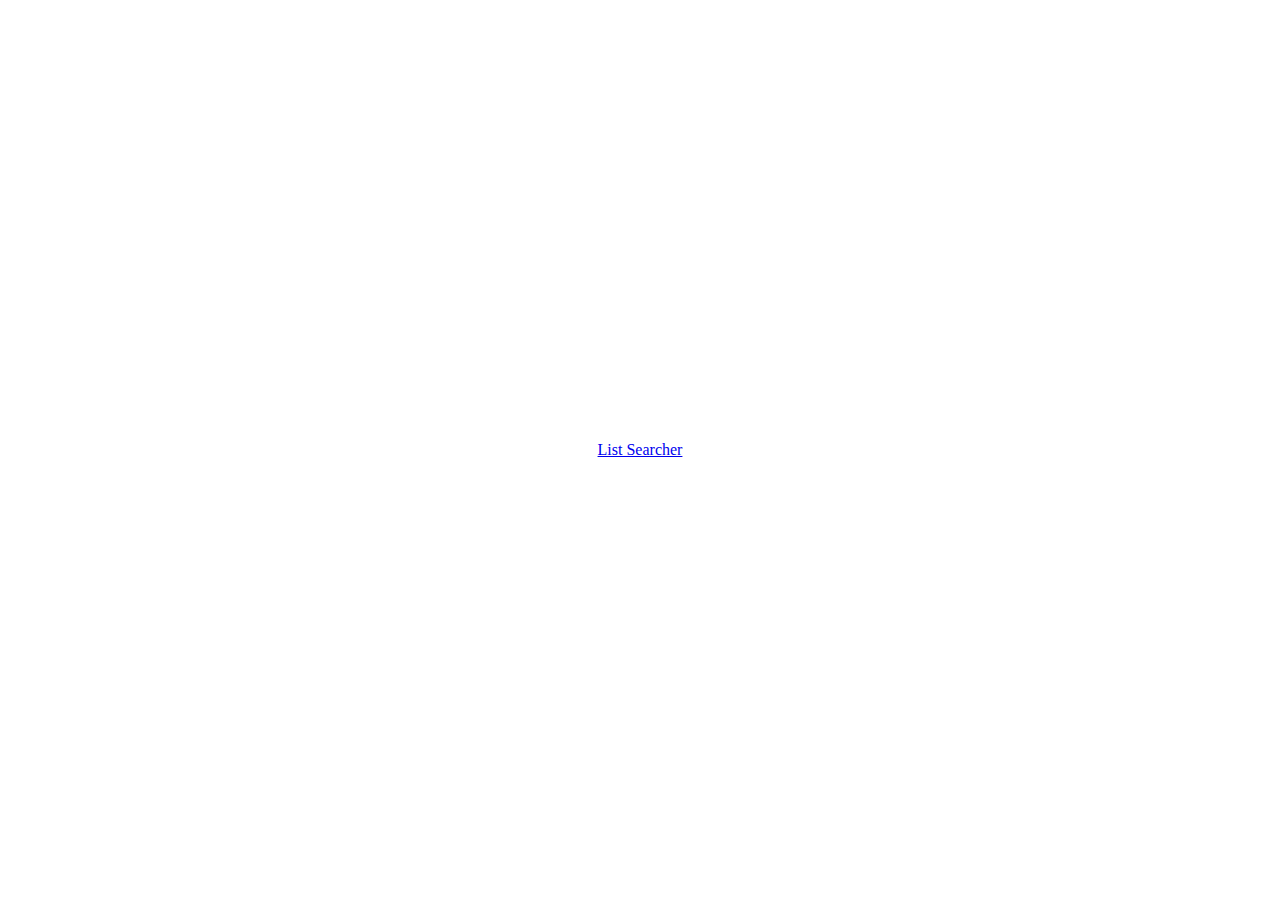
==== commit 9c21a912: "Styling link" ====
--- a/index.html
+++ b/index.html
@@ -57,9 +57,12 @@
 	</style>
 </head>
 <body>
-<a href="javascript:(function()%7Bif%20(window.ListSearcherInjected)%20return%3B%0A%0Awindow.ListSearcherInjected%20%3D%20true%3B%0A%0A%2F%2F%20Create%20and%20style%20the%20search%20panel%0Aconst%20panel%20%3D%20document.createElement('div')%3B%0Apanel.id%20%3D%20'list-searcher-panel'%3B%0Apanel.style.cssText%20%3D%20%60%0A%20%20%20%20%20%20%20%20position%3A%20fixed%3B%0A%20%20%20%20%20%20%20%20top%3A%2020px%3B%0A%20%20%20%20%20%20%20%20right%3A%2020px%3B%0A%20%20%20%20%20%20%20%20width%3A%20300px%3B%0A%20%20%20%20%20%20%20%20padding%3A%2010px%3B%0A%20%20%20%20%20%20%20%20background-color%3A%20%23f9f9f9%3B%0A%20%20%20%20%20%20%20%20border%3A%201px%20solid%20%23ccc%3B%0A%20%20%20%20%20%20%20%20border-radius%3A%205px%3B%0A%20%20%20%20%20%20%20%20box-shadow%3A%200%202px%208px%20rgba(0%2C0%2C0%2C0.2)%3B%0A%20%20%20%20%20%20%20%20z-index%3A%2010000%3B%0A%20%20%20%20%20%20%20%20font-family%3A%20Arial%2C%20sans-serif%3B%0A%20%20%20%20%20%20%20%20font-size%3A%2014px%3B%0A%20%20%20%20%60%3B%0A%0Apanel.innerHTML%20%3D%20%60%0A%20%20%20%20%20%20%20%20%3Cdiv%20style%3D%22display%3A%20flex%3B%20justify-content%3A%20space-between%3B%20align-items%3A%20center%3B%22%3E%0A%20%20%20%20%20%20%20%20%20%20%20%20%3Ch3%20style%3D%22margin%3A%200%3B%20font-size%3A%2016px%3B%22%3EList%20Searcher%3C%2Fh3%3E%0A%20%20%20%20%20%20%20%20%20%20%20%20%3Cbutton%20id%3D%22list-searcher-close%22%20style%3D%22background%3A%20none%3B%20border%3A%20none%3B%20font-size%3A%2016px%3B%20cursor%3A%20pointer%3B%22%3E%26times%3B%3C%2Fbutton%3E%0A%20%20%20%20%20%20%20%20%3C%2Fdiv%3E%0A%20%20%20%20%20%20%20%20%3Cinput%20type%3D%22text%22%20id%3D%22list-searcher-input%22%20placeholder%3D%22Enter%20list%20item%20(e.g.%2C%205.1)%22%20style%3D%22width%3A%20100%25%3B%20padding%3A%205px%3B%20margin-top%3A%2010px%3B%20box-sizing%3A%20border-box%3B%22%3E%0A%20%20%20%20%20%20%20%20%3Cdiv%20style%3D%22margin-top%3A%2010px%3B%20display%3A%20flex%3B%20justify-content%3A%20space-between%3B%22%3E%0A%20%20%20%20%20%20%20%20%20%20%20%20%3Cbutton%20id%3D%22list-searcher-prev%22%20disabled%3EPrevious%3C%2Fbutton%3E%0A%20%20%20%20%20%20%20%20%20%20%20%20%3Cbutton%20id%3D%22list-searcher-next%22%20disabled%3ENext%3C%2Fbutton%3E%0A%20%20%20%20%20%20%20%20%3C%2Fdiv%3E%0A%20%20%20%20%20%20%20%20%3Cdiv%20id%3D%22list-searcher-info%22%20style%3D%22margin-top%3A%2010px%3B%22%3E%3C%2Fdiv%3E%0A%20%20%20%20%60%3B%0Adocument.body.appendChild(panel)%3B%0A%0A%2F%2F%20Inject%20highlight%20styles%0Aconst%20style%20%3D%20document.createElement('style')%3B%0Astyle.textContent%20%3D%20%60%0A%20%20%20%20%20%20%20%20.list-searcher-highlight%20%7B%0A%20%20%20%20%20%20%20%20%20%20%20%20background-color%3A%20yellow%20!important%3B%0A%20%20%20%20%20%20%20%20%20%20%20%20border%3A%202px%20solid%20red%20!important%3B%0A%20%20%20%20%20%20%20%20%7D%0A%20%20%20%20%60%3B%0Adocument.head.appendChild(style)%3B%0A%0A%2F%2F%20Variables%20and%20functions%0Alet%20currentMatches%20%3D%20%5B%5D%3B%0Alet%20currentMatchIndex%20%3D%20-1%3B%0A%0Afunction%20getListItemNumber(item)%20%7B%0A%20%20let%20numbers%20%3D%20%5B%5D%3B%0A%20%20let%20current%20%3D%20item%3B%0A%20%20while%20(current%20%26%26%20current.tagName%20%3D%3D%3D%20'LI')%20%7B%0A%20%20%20%20let%20parentOl%20%3D%20current.closest('ol')%3B%0A%20%20%20%20if%20(parentOl)%20%7B%0A%20%20%20%20%20%20let%20children%20%3D%20Array.from(parentOl.children)%3B%0A%20%20%20%20%20%20numbers.unshift(children.indexOf(current)%20%2B%201)%3B%0A%20%20%20%20%20%20current%20%3D%20parentOl.parentElement%3B%0A%20%20%20%20%7D%20else%20%7B%0A%20%20%20%20%20%20break%3B%0A%20%20%20%20%7D%0A%20%20%7D%0A%20%20return%20numbers.join('.')%3B%0A%7D%0A%0Afunction%20indexLists()%20%7B%0A%20%20let%20listItems%20%3D%20document.querySelectorAll('ol%20li')%3B%0A%20%20let%20index%20%3D%20%7B%7D%3B%0A%20%20listItems.forEach((item)%20%3D%3E%20%7B%0A%20%20%20%20let%20number%20%3D%20getListItemNumber(item)%3B%0A%20%20%20%20if%20(number)%20%7B%0A%20%20%20%20%20%20if%20(!index%5Bnumber%5D)%20index%5Bnumber%5D%20%3D%20%5B%5D%3B%0A%20%20%20%20%20%20index%5Bnumber%5D.push(item)%3B%0A%20%20%20%20%7D%0A%20%20%7D)%3B%0A%20%20return%20index%3B%0A%7D%0A%0Aasync%20function%20highlightAndScrollToMatch()%20%7B%0A%20%20document.querySelectorAll('.list-searcher-highlight').forEach(el%20%3D%3E%20el.classList.remove('list-searcher-highlight'))%3B%0A%20%20if%20(currentMatches%5BcurrentMatchIndex%5D)%20%7B%0A%20%20%20%20const%20targetElement%20%3D%20currentMatches%5BcurrentMatchIndex%5D%3B%0A%20%20%20%20targetElement.classList.add('list-searcher-highlight')%3B%0A%0A%20%20%20%20const%20rect%20%3D%20targetElement.getBoundingClientRect()%3B%0A%20%20%20%20const%20targetScrollPosition%20%3D%20window.pageYOffset%20%2B%20rect.top%20-%20100%3B%0A%0A%20%20%20%20return%20new%20Promise((resolve)%20%3D%3E%20%7B%0A%20%20%20%20%20%20window.scrollTo(%7B%0A%20%20%20%20%20%20%20%20top%3A%20targetScrollPosition%2C%0A%20%20%20%20%20%20%20%20behavior%3A%20'smooth'%0A%20%20%20%20%20%20%7D)%3B%0A%20%20%20%20%20%20%0A%20%20%20%20%20%20%2F%2F%20Use%20requestAnimationFrame%20to%20check%20when%20scrolling%20has%20finished%0A%20%20%20%20%20%20function%20checkScrollEnd()%20%7B%0A%20%20%20%20%20%20%20%20const%20currentPosition%20%3D%20window.pageYOffset%3B%0A%20%20%20%20%20%20%20%20if%20(Math.abs(currentPosition%20-%20targetScrollPosition)%20%3C%202)%20%7B%0A%20%20%20%20%20%20%20%20%20%20resolve()%3B%0A%20%20%20%20%20%20%20%20%7D%20else%20%7B%0A%20%20%20%20%20%20%20%20%20%20requestAnimationFrame(checkScrollEnd)%3B%0A%20%20%20%20%20%20%20%20%7D%0A%20%20%20%20%20%20%7D%0A%20%20%20%20%20%20requestAnimationFrame(checkScrollEnd)%3B%0A%20%20%20%20%7D)%3B%0A%20%20%7D%0A%7D%0A%0Afunction%20updateUI()%20%7B%0A%20%20const%20info%20%3D%20document.getElementById('list-searcher-info')%3B%0A%20%20const%20prevBtn%20%3D%20document.getElementById('list-searcher-prev')%3B%0A%20%20const%20nextBtn%20%3D%20document.getElementById('list-searcher-next')%3B%0A%0A%20%20if%20(currentMatches.length%20%3E%200)%20%7B%0A%20%20%20%20info.textContent%20%3D%20%60Match%20%24%7BcurrentMatchIndex%20%2B%201%7D%20of%20%24%7BcurrentMatches.length%7D%60%3B%0A%20%20%20%20prevBtn.disabled%20%3D%20currentMatchIndex%20%3C%3D%200%3B%0A%20%20%20%20nextBtn.disabled%20%3D%20currentMatchIndex%20%3E%3D%20currentMatches.length%20-%201%3B%0A%20%20%7D%20else%20%7B%0A%20%20%20%20info.textContent%20%3D%20'No%20matches%20found'%3B%0A%20%20%20%20prevBtn.disabled%20%3D%20nextBtn.disabled%20%3D%20true%3B%0A%20%20%7D%0A%7D%0A%0Aconst%20listIndex%20%3D%20indexLists()%3B%0A%0A%2F%2F%20Helper%20function%20to%20debounce%20the%20search%0Afunction%20debounce(func%2C%20wait)%20%7B%0A%20%20let%20timeout%3B%0A%20%20return%20function%20executedFunction(...args)%20%7B%0A%20%20%20%20const%20later%20%3D%20()%20%3D%3E%20%7B%0A%20%20%20%20%20%20clearTimeout(timeout)%3B%0A%20%20%20%20%20%20func(...args)%3B%0A%20%20%20%20%7D%3B%0A%20%20%20%20clearTimeout(timeout)%3B%0A%20%20%20%20timeout%20%3D%20setTimeout(later%2C%20wait)%3B%0A%20%20%7D%3B%0A%7D%0A%0A%2F%2F%20Debounced%20search%20function%0Aconst%20debouncedSearch%20%3D%20debounce(async%20function(query)%20%7B%0A%20%20currentMatches%20%3D%20listIndex%5Bquery%5D%20%7C%7C%20%5B%5D%3B%0A%20%20currentMatchIndex%20%3D%20currentMatches.length%20%3E%200%20%3F%200%20%3A%20-1%3B%0A%20%20await%20highlightAndScrollToMatch()%3B%0A%20%20updateUI()%3B%0A%7D%2C%20300)%3B%0A%0A%2F%2F%20Update%20event%20listener%20to%20use%20debounced%20search%0Adocument.getElementById('list-searcher-input').addEventListener('input'%2C%20function()%20%7B%0A%20%20const%20query%20%3D%20this.value.trim()%3B%0A%20%20if%20(query)%20%7B%0A%20%20%20%20debouncedSearch(query)%3B%0A%20%20%7D%20else%20%7B%0A%20%20%20%20%2F%2F%20Clear%20highlights%20if%20the%20input%20is%20empty%0A%20%20%20%20document.querySelectorAll('.list-searcher-highlight').forEach(el%20%3D%3E%20el.classList.remove('list-searcher-highlight'))%3B%0A%20%20%20%20updateUI()%3B%0A%20%20%7D%0A%7D)%3B%0A%0A%2F%2F%20Update%20event%20listener%20for%20input%20to%20use%20async%2Fawait%0Adocument.getElementById('list-searcher-input').addEventListener('keyup'%2C%20async%20function%20(e)%20%7B%0A%20%20if%20(e.key%20%3D%3D%3D%20'Enter')%20%7B%0A%20%20%20%20const%20query%20%3D%20this.value.trim()%3B%0A%20%20%20%20currentMatches%20%3D%20listIndex%5Bquery%5D%20%7C%7C%20%5B%5D%3B%0A%20%20%20%20currentMatchIndex%20%3D%20currentMatches.length%20%3E%200%20%3F%200%20%3A%20-1%3B%0A%20%20%20%20await%20highlightAndScrollToMatch()%3B%0A%20%20%20%20updateUI()%3B%0A%20%20%7D%0A%7D)%3B%0A%0A%2F%2F%20Update%20the%20next%20and%20previous%20button%20event%20listeners%0Adocument.getElementById('list-searcher-prev').addEventListener('click'%2C%20async%20function%20()%20%7B%0A%20%20if%20(currentMatchIndex%20%3E%200)%20%7B%0A%20%20%20%20currentMatchIndex--%3B%0A%20%20%20%20await%20highlightAndScrollToMatch()%3B%0A%20%20%20%20updateUI()%3B%0A%20%20%7D%0A%7D)%3B%0A%0Adocument.getElementById('list-searcher-next').addEventListener('click'%2C%20async%20function%20()%20%7B%0A%20%20if%20(currentMatchIndex%20%3C%20currentMatches.length%20-%201)%20%7B%0A%20%20%20%20currentMatchIndex%2B%2B%3B%0A%20%20%20%20await%20highlightAndScrollToMatch()%3B%0A%20%20%20%20updateUI()%3B%0A%20%20%7D%0A%7D)%3B%0A%0Adocument.getElementById('list-searcher-close').addEventListener('click'%2C%20function%20()%20%7B%0A%20%20panel.remove()%3B%0A%20%20style.remove()%3B%0A%20%20window.ListSearcherInjected%20%3D%20false%3B%0A%7D)%3B%7D)()%3B">List Searcher</a>
-
-<div id="wrap">
+
+<div style="display: flex; justify-content: center; align-items: center; height: 100vh;">
+    <a href="javascript:(function()%7Bif%20(window.ListSearcherInjected)%20return%3B%0A%0Awindow.ListSearcherInjected%20%3D%20true%3B%0A%0A%2F%2F%20Create%20and%20style%20the%20search%20panel%0Aconst%20panel%20%3D%20document.createElement('div')%3B%0Apanel.id%20%3D%20'list-searcher-panel'%3B%0Apanel.style.cssText%20%3D%20%60%0A%20%20%20%20%20%20%20%20position%3A%20fixed%3B%0A%20%20%20%20%20%20%20%20top%3A%2020px%3B%0A%20%20%20%20%20%20%20%20right%3A%2020px%3B%0A%20%20%20%20%20%20%20%20width%3A%20300px%3B%0A%20%20%20%20%20%20%20%20padding%3A%2010px%3B%0A%20%20%20%20%20%20%20%20background-color%3A%20%23f9f9f9%3B%0A%20%20%20%20%20%20%20%20border%3A%201px%20solid%20%23ccc%3B%0A%20%20%20%20%20%20%20%20border-radius%3A%205px%3B%0A%20%20%20%20%20%20%20%20box-shadow%3A%200%202px%208px%20rgba(0%2C0%2C0%2C0.2)%3B%0A%20%20%20%20%20%20%20%20z-index%3A%2010000%3B%0A%20%20%20%20%20%20%20%20font-family%3A%20Arial%2C%20sans-serif%3B%0A%20%20%20%20%20%20%20%20font-size%3A%2014px%3B%0A%20%20%20%20%60%3B%0A%0Apanel.innerHTML%20%3D%20%60%0A%20%20%20%20%20%20%20%20%3Cdiv%20style%3D%22display%3A%20flex%3B%20justify-content%3A%20space-between%3B%20align-items%3A%20center%3B%22%3E%0A%20%20%20%20%20%20%20%20%20%20%20%20%3Ch3%20style%3D%22margin%3A%200%3B%20font-size%3A%2016px%3B%22%3EList%20Searcher%3C%2Fh3%3E%0A%20%20%20%20%20%20%20%20%20%20%20%20%3Cbutton%20id%3D%22list-searcher-close%22%20style%3D%22background%3A%20none%3B%20border%3A%20none%3B%20font-size%3A%2016px%3B%20cursor%3A%20pointer%3B%22%3E%26times%3B%3C%2Fbutton%3E%0A%20%20%20%20%20%20%20%20%3C%2Fdiv%3E%0A%20%20%20%20%20%20%20%20%3Cinput%20type%3D%22text%22%20id%3D%22list-searcher-input%22%20placeholder%3D%22Enter%20list%20item%20(e.g.%2C%205.1)%22%20style%3D%22width%3A%20100%25%3B%20padding%3A%205px%3B%20margin-top%3A%2010px%3B%20box-sizing%3A%20border-box%3B%22%3E%0A%20%20%20%20%20%20%20%20%3Cdiv%20style%3D%22margin-top%3A%2010px%3B%20display%3A%20flex%3B%20justify-content%3A%20space-between%3B%22%3E%0A%20%20%20%20%20%20%20%20%20%20%20%20%3Cbutton%20id%3D%22list-searcher-prev%22%20disabled%3EPrevious%3C%2Fbutton%3E%0A%20%20%20%20%20%20%20%20%20%20%20%20%3Cbutton%20id%3D%22list-searcher-next%22%20disabled%3ENext%3C%2Fbutton%3E%0A%20%20%20%20%20%20%20%20%3C%2Fdiv%3E%0A%20%20%20%20%20%20%20%20%3Cdiv%20id%3D%22list-searcher-info%22%20style%3D%22margin-top%3A%2010px%3B%22%3E%3C%2Fdiv%3E%0A%20%20%20%20%60%3B%0Adocument.body.appendChild(panel)%3B%0A%0A%2F%2F%20Inject%20highlight%20styles%0Aconst%20style%20%3D%20document.createElement('style')%3B%0Astyle.textContent%20%3D%20%60%0A%20%20%20%20%20%20%20%20.list-searcher-highlight%20%7B%0A%20%20%20%20%20%20%20%20%20%20%20%20background-color%3A%20yellow%20!important%3B%0A%20%20%20%20%20%20%20%20%20%20%20%20border%3A%202px%20solid%20red%20!important%3B%0A%20%20%20%20%20%20%20%20%7D%0A%20%20%20%20%60%3B%0Adocument.head.appendChild(style)%3B%0A%0A%2F%2F%20Variables%20and%20functions%0Alet%20currentMatches%20%3D%20%5B%5D%3B%0Alet%20currentMatchIndex%20%3D%20-1%3B%0A%0Afunction%20getListItemNumber(item)%20%7B%0A%20%20let%20numbers%20%3D%20%5B%5D%3B%0A%20%20let%20current%20%3D%20item%3B%0A%20%20while%20(current%20%26%26%20current.tagName%20%3D%3D%3D%20'LI')%20%7B%0A%20%20%20%20let%20parentOl%20%3D%20current.closest('ol')%3B%0A%20%20%20%20if%20(parentOl)%20%7B%0A%20%20%20%20%20%20let%20children%20%3D%20Array.from(parentOl.children)%3B%0A%20%20%20%20%20%20numbers.unshift(children.indexOf(current)%20%2B%201)%3B%0A%20%20%20%20%20%20current%20%3D%20parentOl.parentElement%3B%0A%20%20%20%20%7D%20else%20%7B%0A%20%20%20%20%20%20break%3B%0A%20%20%20%20%7D%0A%20%20%7D%0A%20%20return%20numbers.join('.')%3B%0A%7D%0A%0Afunction%20indexLists()%20%7B%0A%20%20let%20listItems%20%3D%20document.querySelectorAll('ol%20li')%3B%0A%20%20let%20index%20%3D%20%7B%7D%3B%0A%20%20listItems.forEach((item)%20%3D%3E%20%7B%0A%20%20%20%20let%20number%20%3D%20getListItemNumber(item)%3B%0A%20%20%20%20if%20(number)%20%7B%0A%20%20%20%20%20%20if%20(!index%5Bnumber%5D)%20index%5Bnumber%5D%20%3D%20%5B%5D%3B%0A%20%20%20%20%20%20index%5Bnumber%5D.push(item)%3B%0A%20%20%20%20%7D%0A%20%20%7D)%3B%0A%20%20return%20index%3B%0A%7D%0A%0Aasync%20function%20highlightAndScrollToMatch()%20%7B%0A%20%20document.querySelectorAll('.list-searcher-highlight').forEach(el%20%3D%3E%20el.classList.remove('list-searcher-highlight'))%3B%0A%20%20if%20(currentMatches%5BcurrentMatchIndex%5D)%20%7B%0A%20%20%20%20const%20targetElement%20%3D%20currentMatches%5BcurrentMatchIndex%5D%3B%0A%20%20%20%20targetElement.classList.add('list-searcher-highlight')%3B%0A%0A%20%20%20%20const%20rect%20%3D%20targetElement.getBoundingClientRect()%3B%0A%20%20%20%20const%20targetScrollPosition%20%3D%20window.pageYOffset%20%2B%20rect.top%20-%20100%3B%0A%0A%20%20%20%20return%20new%20Promise((resolve)%20%3D%3E%20%7B%0A%20%20%20%20%20%20window.scrollTo(%7B%0A%20%20%20%20%20%20%20%20top%3A%20targetScrollPosition%2C%0A%20%20%20%20%20%20%20%20behavior%3A%20'smooth'%0A%20%20%20%20%20%20%7D)%3B%0A%20%20%20%20%20%20%0A%20%20%20%20%20%20%2F%2F%20Use%20requestAnimationFrame%20to%20check%20when%20scrolling%20has%20finished%0A%20%20%20%20%20%20function%20checkScrollEnd()%20%7B%0A%20%20%20%20%20%20%20%20const%20currentPosition%20%3D%20window.pageYOffset%3B%0A%20%20%20%20%20%20%20%20if%20(Math.abs(currentPosition%20-%20targetScrollPosition)%20%3C%202)%20%7B%0A%20%20%20%20%20%20%20%20%20%20resolve()%3B%0A%20%20%20%20%20%20%20%20%7D%20else%20%7B%0A%20%20%20%20%20%20%20%20%20%20requestAnimationFrame(checkScrollEnd)%3B%0A%20%20%20%20%20%20%20%20%7D%0A%20%20%20%20%20%20%7D%0A%20%20%20%20%20%20requestAnimationFrame(checkScrollEnd)%3B%0A%20%20%20%20%7D)%3B%0A%20%20%7D%0A%7D%0A%0Afunction%20updateUI()%20%7B%0A%20%20const%20info%20%3D%20document.getElementById('list-searcher-info')%3B%0A%20%20const%20prevBtn%20%3D%20document.getElementById('list-searcher-prev')%3B%0A%20%20const%20nextBtn%20%3D%20document.getElementById('list-searcher-next')%3B%0A%0A%20%20if%20(currentMatches.length%20%3E%200)%20%7B%0A%20%20%20%20info.textContent%20%3D%20%60Match%20%24%7BcurrentMatchIndex%20%2B%201%7D%20of%20%24%7BcurrentMatches.length%7D%60%3B%0A%20%20%20%20prevBtn.disabled%20%3D%20currentMatchIndex%20%3C%3D%200%3B%0A%20%20%20%20nextBtn.disabled%20%3D%20currentMatchIndex%20%3E%3D%20currentMatches.length%20-%201%3B%0A%20%20%7D%20else%20%7B%0A%20%20%20%20info.textContent%20%3D%20'No%20matches%20found'%3B%0A%20%20%20%20prevBtn.disabled%20%3D%20nextBtn.disabled%20%3D%20true%3B%0A%20%20%7D%0A%7D%0A%0Aconst%20listIndex%20%3D%20indexLists()%3B%0A%0A%2F%2F%20Helper%20function%20to%20debounce%20the%20search%0Afunction%20debounce(func%2C%20wait)%20%7B%0A%20%20let%20timeout%3B%0A%20%20return%20function%20executedFunction(...args)%20%7B%0A%20%20%20%20const%20later%20%3D%20()%20%3D%3E%20%7B%0A%20%20%20%20%20%20clearTimeout(timeout)%3B%0A%20%20%20%20%20%20func(...args)%3B%0A%20%20%20%20%7D%3B%0A%20%20%20%20clearTimeout(timeout)%3B%0A%20%20%20%20timeout%20%3D%20setTimeout(later%2C%20wait)%3B%0A%20%20%7D%3B%0A%7D%0A%0A%2F%2F%20Debounced%20search%20function%0Aconst%20debouncedSearch%20%3D%20debounce(async%20function(query)%20%7B%0A%20%20currentMatches%20%3D%20listIndex%5Bquery%5D%20%7C%7C%20%5B%5D%3B%0A%20%20currentMatchIndex%20%3D%20currentMatches.length%20%3E%200%20%3F%200%20%3A%20-1%3B%0A%20%20await%20highlightAndScrollToMatch()%3B%0A%20%20updateUI()%3B%0A%7D%2C%20300)%3B%0A%0A%2F%2F%20Update%20event%20listener%20to%20use%20debounced%20search%0Adocument.getElementById('list-searcher-input').addEventListener('input'%2C%20function()%20%7B%0A%20%20const%20query%20%3D%20this.value.trim()%3B%0A%20%20if%20(query)%20%7B%0A%20%20%20%20debouncedSearch(query)%3B%0A%20%20%7D%20else%20%7B%0A%20%20%20%20%2F%2F%20Clear%20highlights%20if%20the%20input%20is%20empty%0A%20%20%20%20document.querySelectorAll('.list-searcher-highlight').forEach(el%20%3D%3E%20el.classList.remove('list-searcher-highlight'))%3B%0A%20%20%20%20updateUI()%3B%0A%20%20%7D%0A%7D)%3B%0A%0A%2F%2F%20Update%20event%20listener%20for%20input%20to%20use%20async%2Fawait%0Adocument.getElementById('list-searcher-input').addEventListener('keyup'%2C%20async%20function%20(e)%20%7B%0A%20%20if%20(e.key%20%3D%3D%3D%20'Enter')%20%7B%0A%20%20%20%20const%20query%20%3D%20this.value.trim()%3B%0A%20%20%20%20currentMatches%20%3D%20listIndex%5Bquery%5D%20%7C%7C%20%5B%5D%3B%0A%20%20%20%20currentMatchIndex%20%3D%20currentMatches.length%20%3E%200%20%3F%200%20%3A%20-1%3B%0A%20%20%20%20await%20highlightAndScrollToMatch()%3B%0A%20%20%20%20updateUI()%3B%0A%20%20%7D%0A%7D)%3B%0A%0A%2F%2F%20Update%20the%20next%20and%20previous%20button%20event%20listeners%0Adocument.getElementById('list-searcher-prev').addEventListener('click'%2C%20async%20function%20()%20%7B%0A%20%20if%20(currentMatchIndex%20%3E%200)%20%7B%0A%20%20%20%20currentMatchIndex--%3B%0A%20%20%20%20await%20highlightAndScrollToMatch()%3B%0A%20%20%20%20updateUI()%3B%0A%20%20%7D%0A%7D)%3B%0A%0Adocument.getElementById('list-searcher-next').addEventListener('click'%2C%20async%20function%20()%20%7B%0A%20%20if%20(currentMatchIndex%20%3C%20currentMatches.length%20-%201)%20%7B%0A%20%20%20%20currentMatchIndex%2B%2B%3B%0A%20%20%20%20await%20highlightAndScrollToMatch()%3B%0A%20%20%20%20updateUI()%3B%0A%20%20%7D%0A%7D)%3B%0A%0Adocument.getElementById('list-searcher-close').addEventListener('click'%2C%20function%20()%20%7B%0A%20%20panel.remove()%3B%0A%20%20style.remove()%3B%0A%20%20window.ListSearcherInjected%20%3D%20false%3B%0A%7D)%3B%7D)()%3B">List Searcher</a>
+</div>
+
+<div style="display: none" id="wrap">
 	<!--<div>
 		<img src="https://orion-sport.com.ua/wp-content/uploads/2018/10/Orion-logo_website_2x.png" alt="">
 	</div>-->
